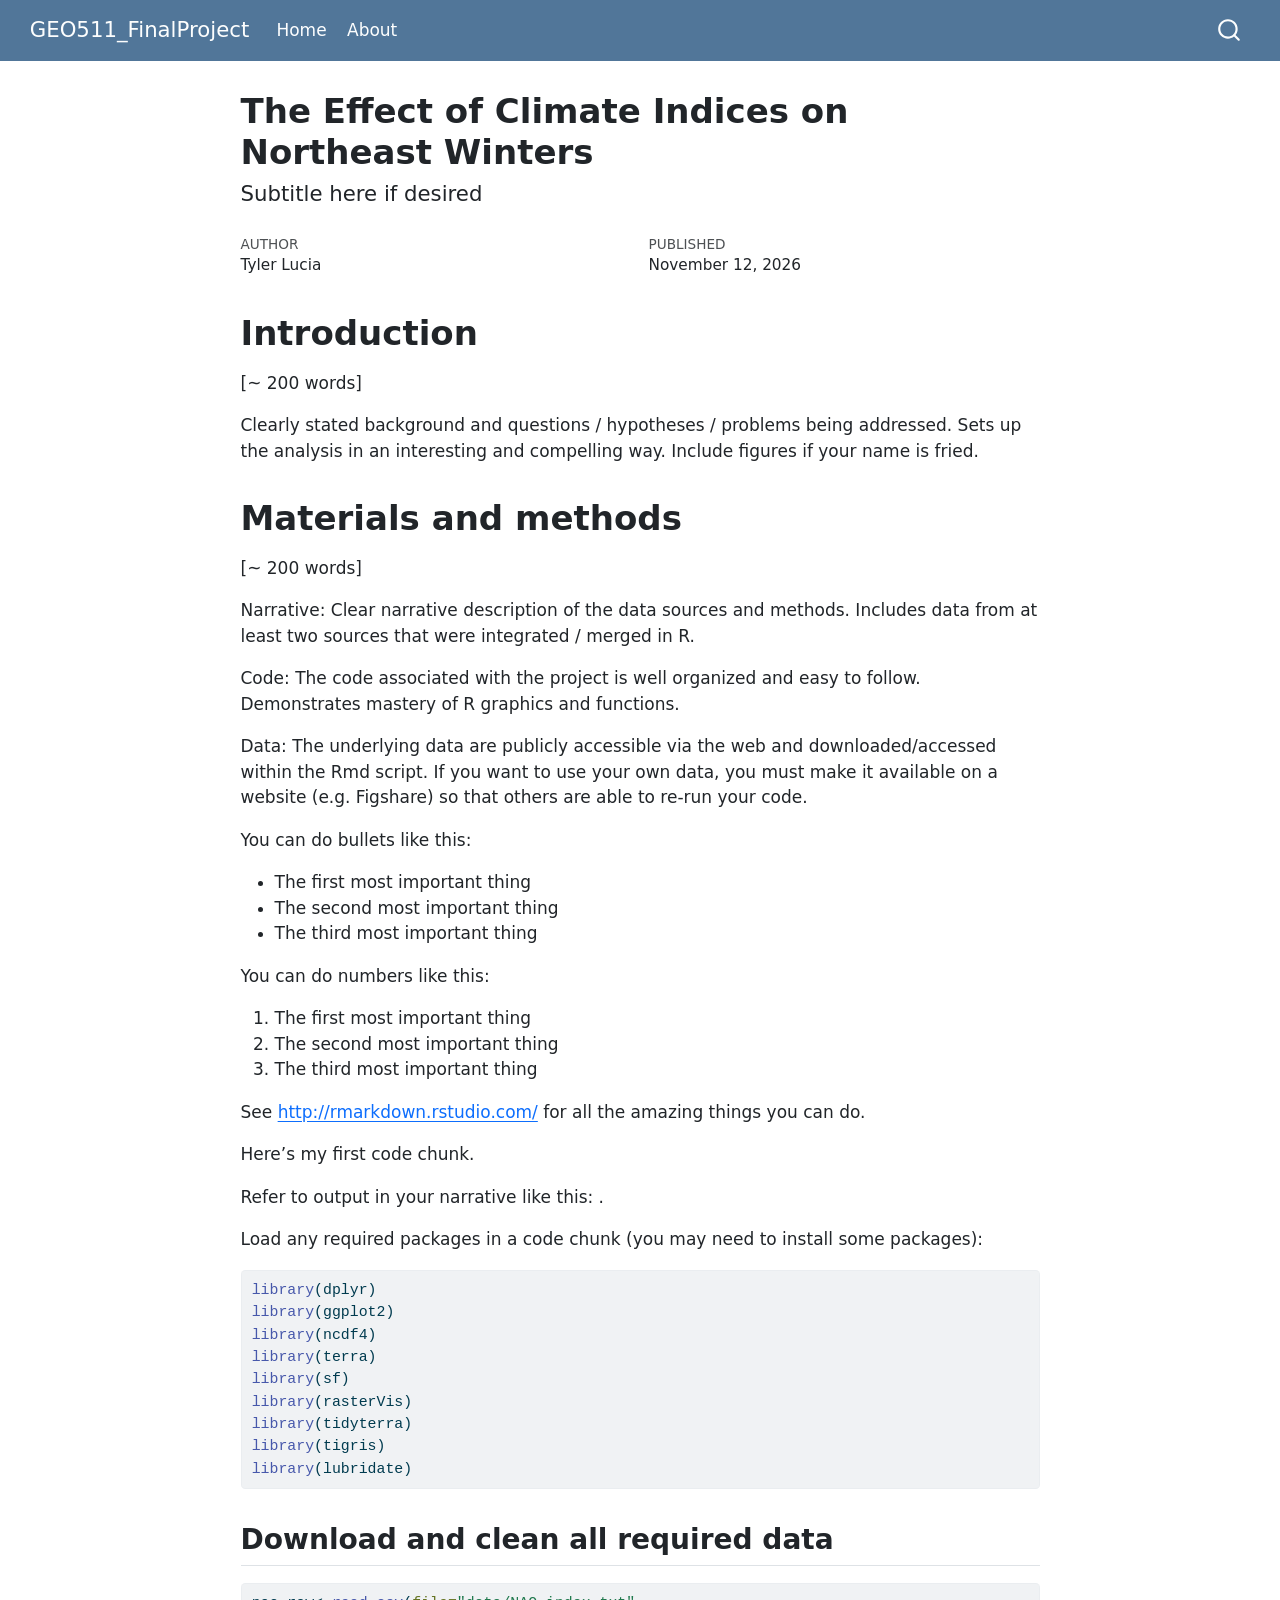
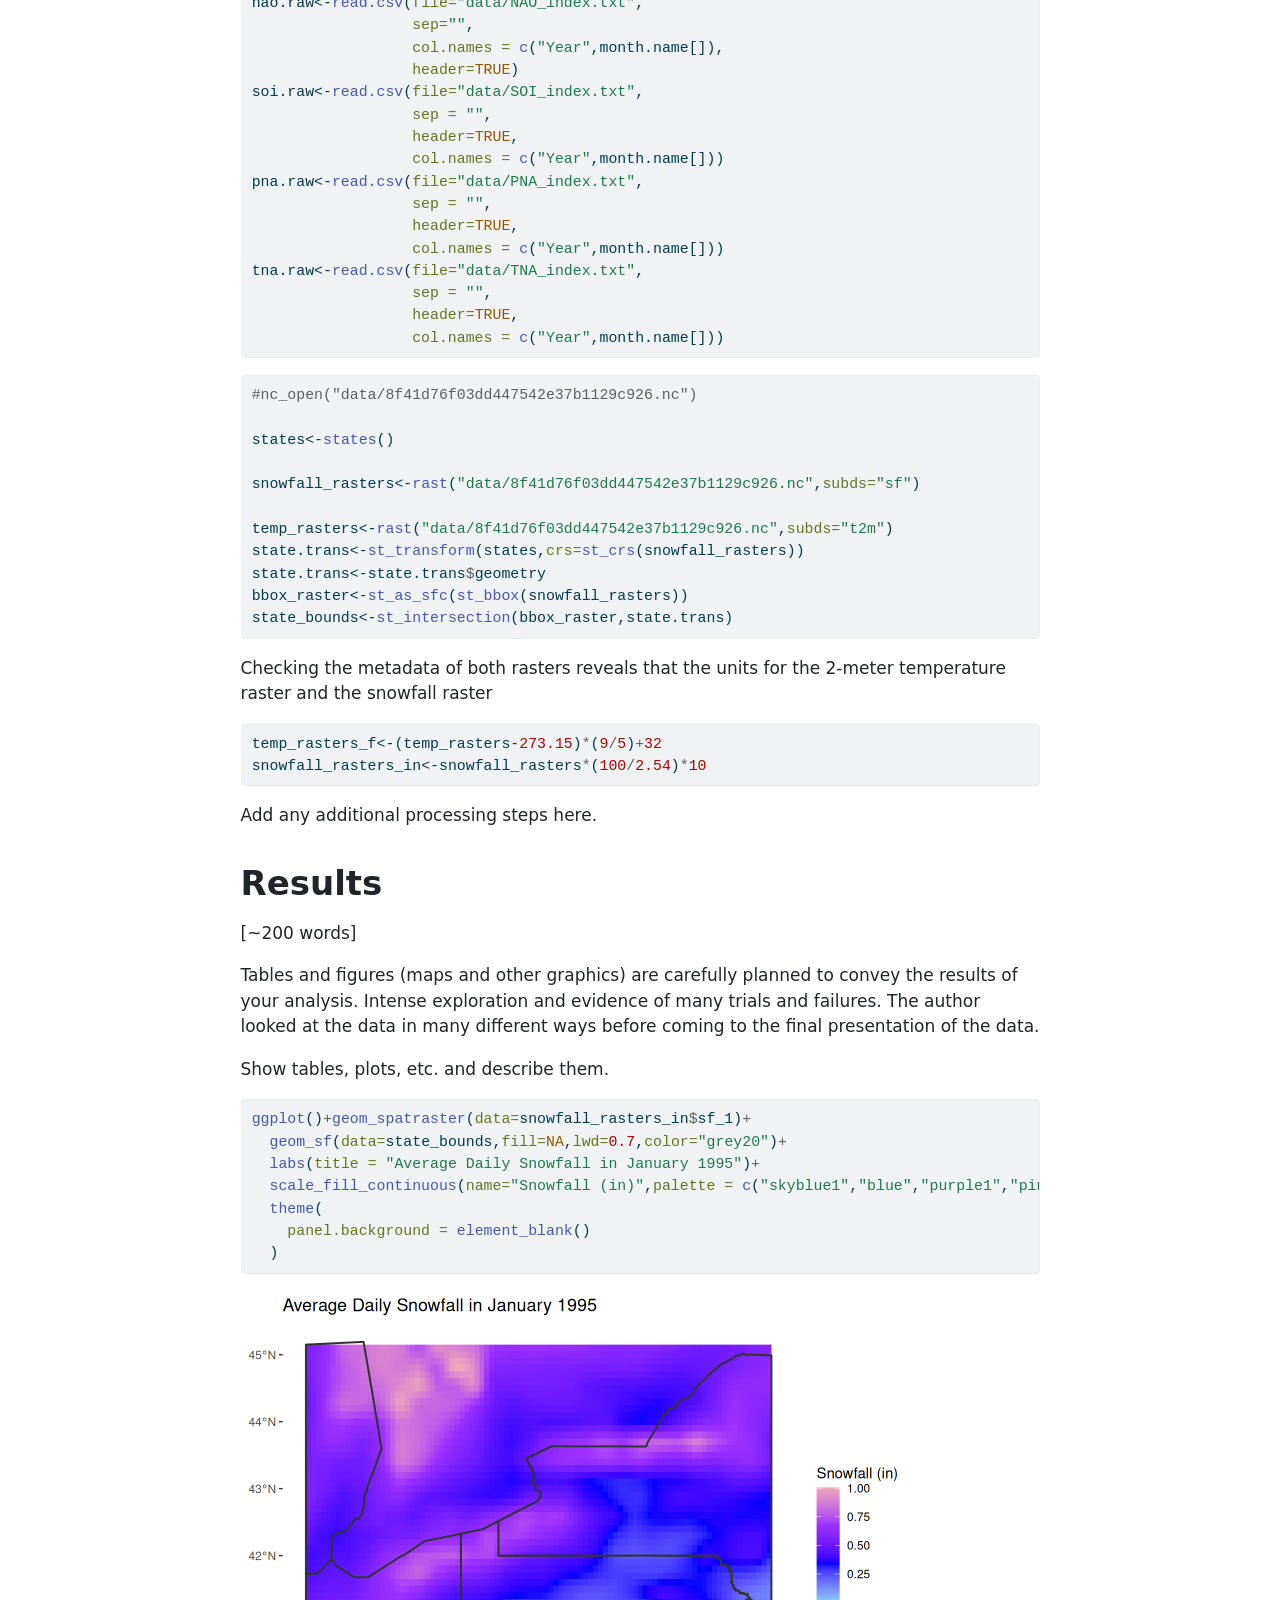
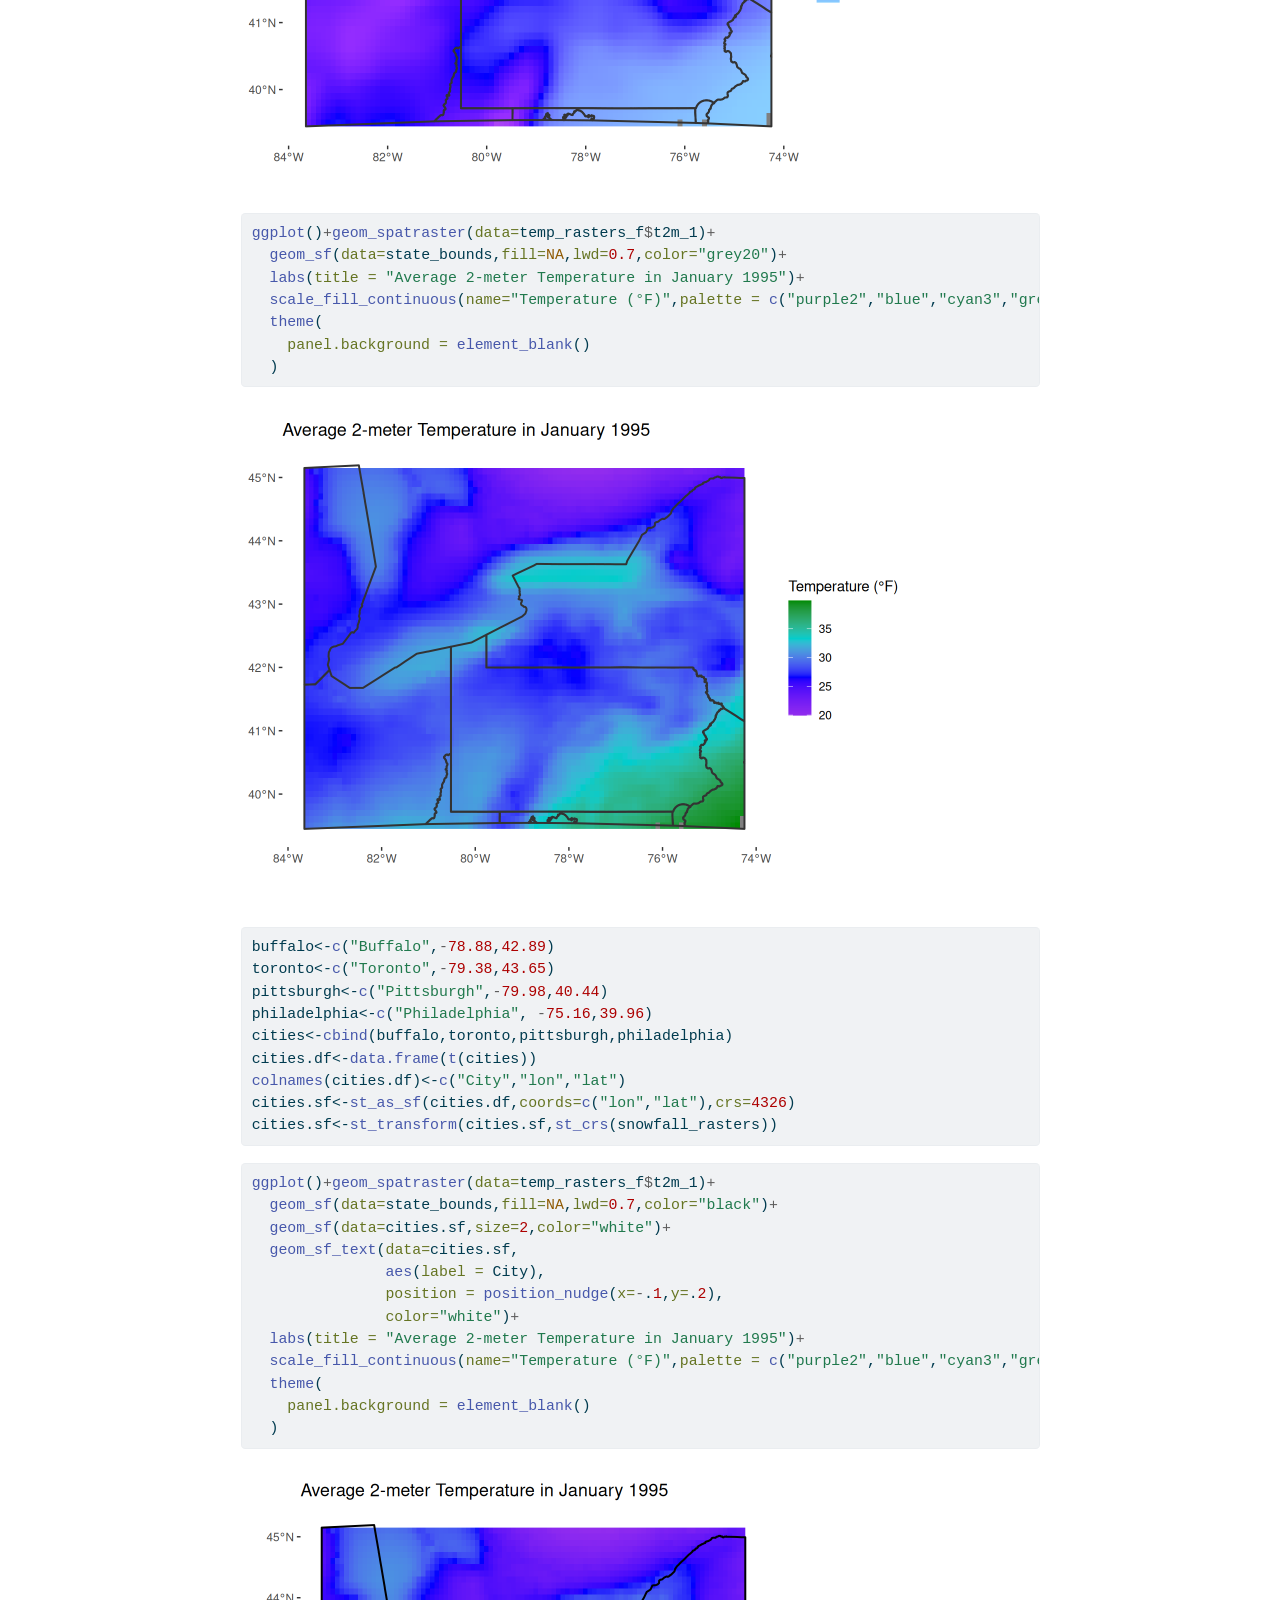
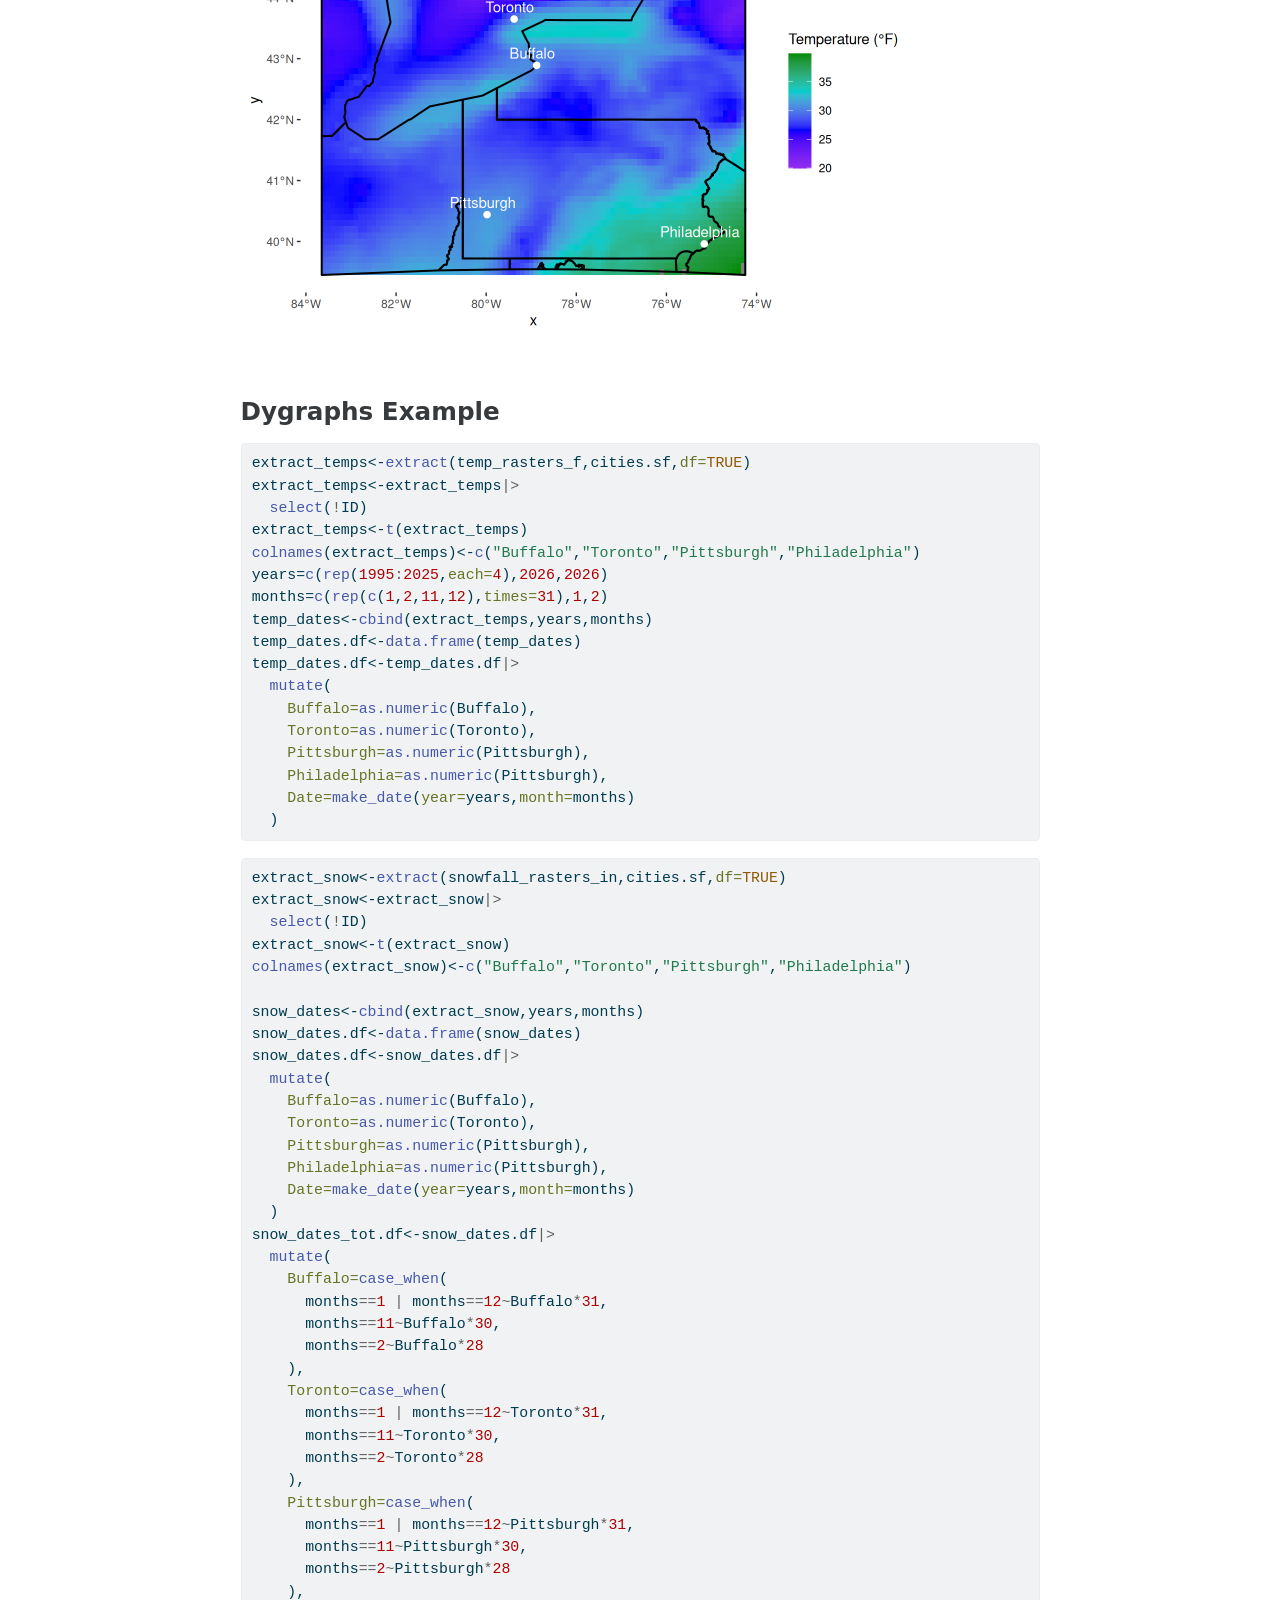
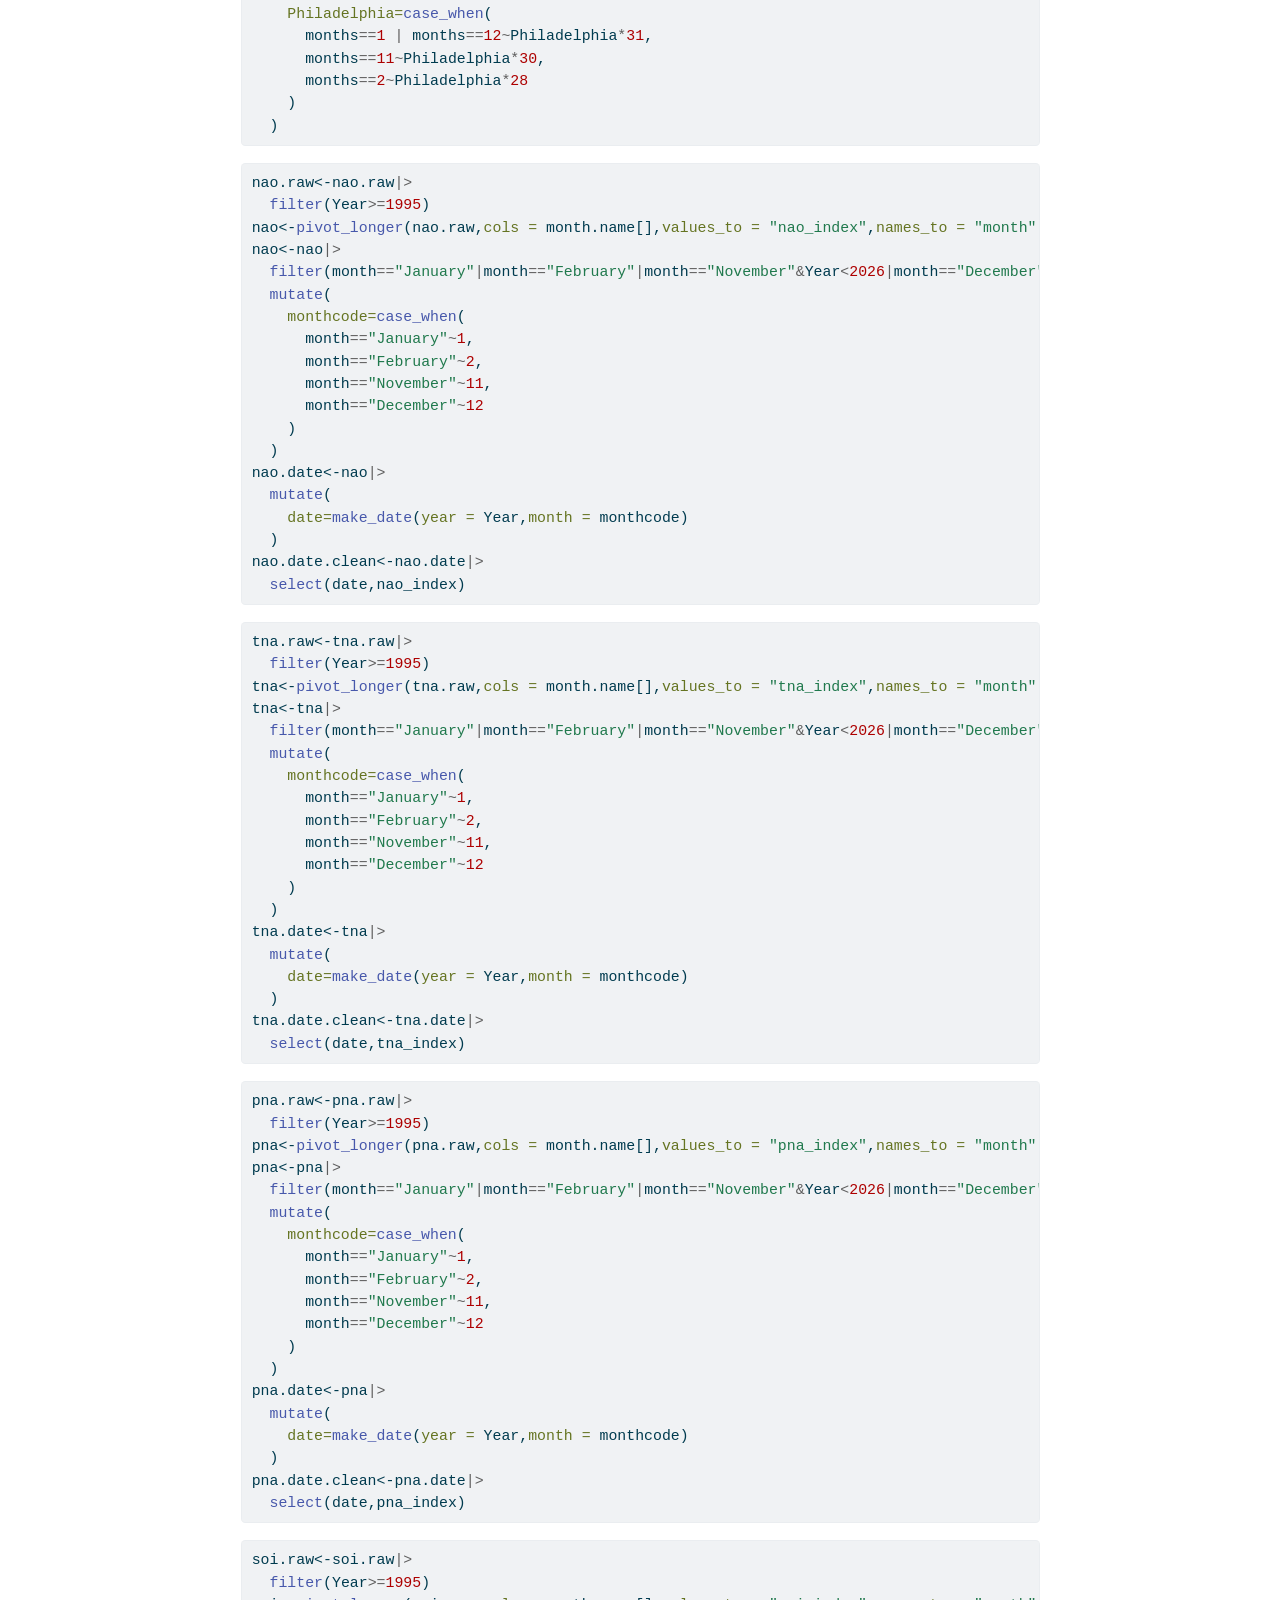
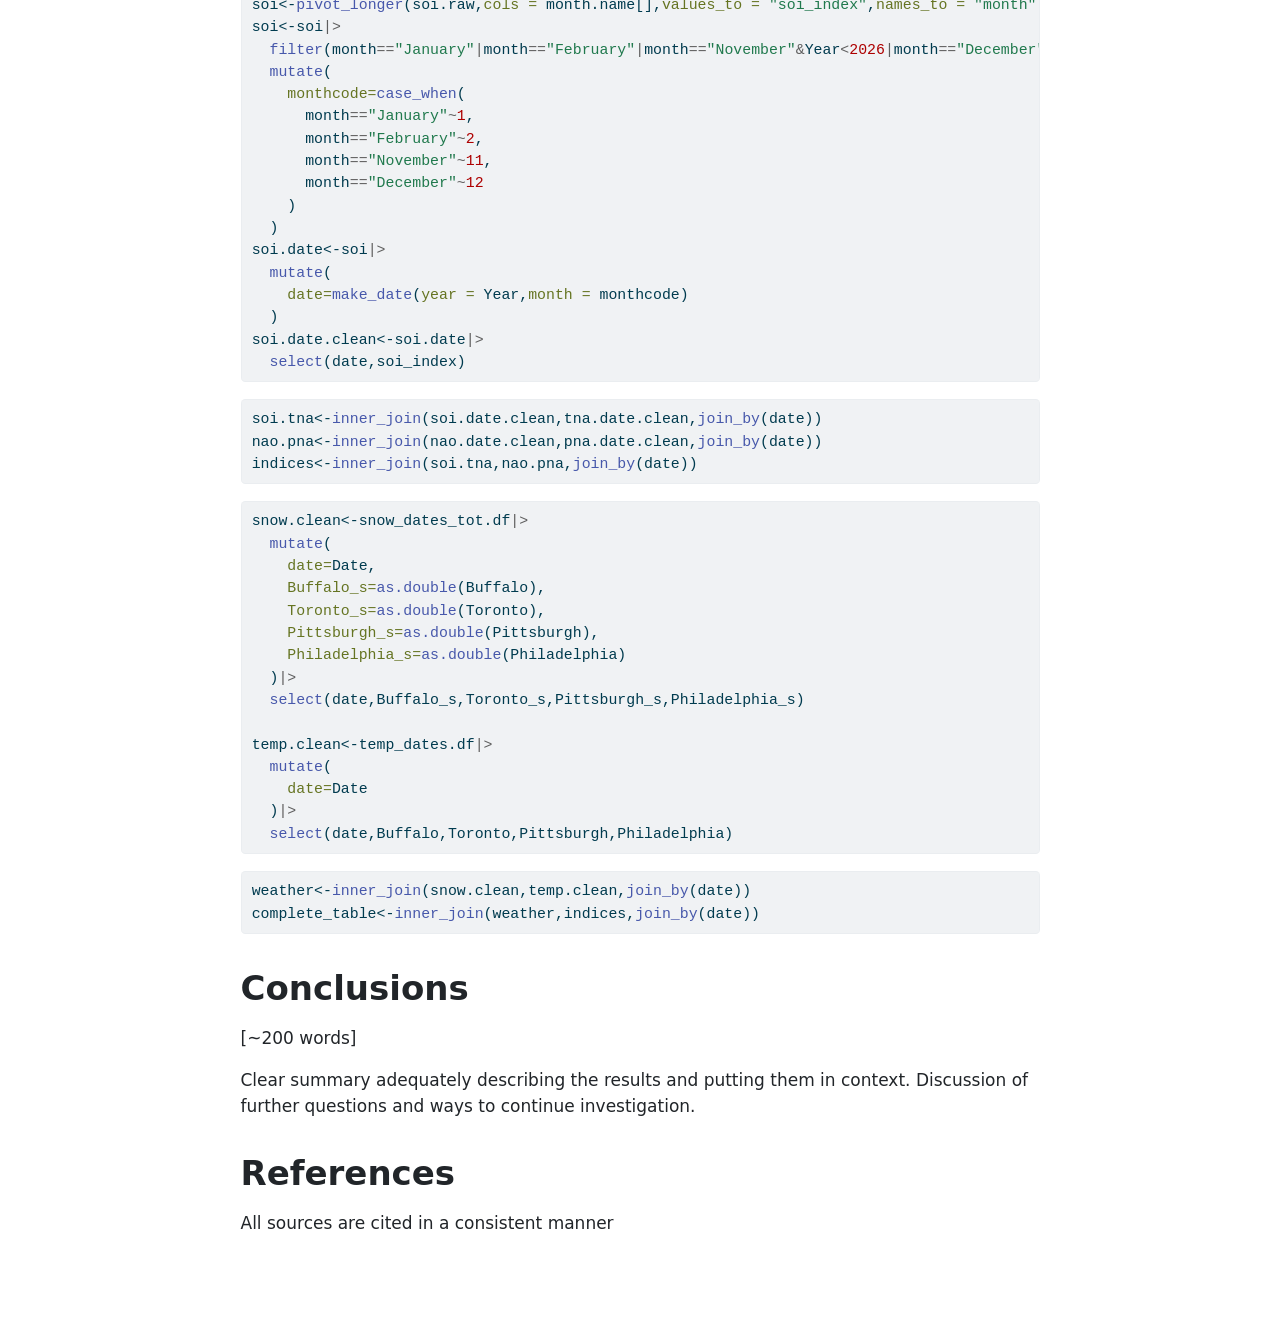
==== index.html @ e2ecd036 "Built site for gh-pages" ====
<!DOCTYPE html>
<html xmlns="http://www.w3.org/1999/xhtml" lang="en" xml:lang="en"><head>

<meta charset="utf-8">
<meta name="generator" content="quarto-1.11.9">

<meta name="viewport" content="width=device-width, initial-scale=1.0, user-scalable=yes">

<meta name="author" content="Tyler Lucia">
<meta name="dcterms.date" content="2026-11-12">

<title>The Effect of Climate Indices on Northeast Winters – GEO511_FinalProject</title>
<style>
/* Default styles provided by pandoc.
** See https://pandoc.org/MANUAL.html#variables-for-html for config info.
*/
span.smallcaps{font-variant: small-caps;}
div.columns{display: flex; gap: 1.5em;}
div.column{flex: auto;}
@media screen {
div.columns{gap: min(4vw, 1.5em);}
div.column{overflow-x: auto;}
}
div.hanging-indent{margin-left: 1.5em; text-indent: -1.5em;}
ul.task-list{list-style: none;}
ul.task-list li input[type="checkbox"] {
  width: 0.8em;
  margin: 0 0.8em 0.2em -1em; /* quarto-specific, see https://github.com/quarto-dev/quarto-cli/issues/4556 */ 
  vertical-align: middle;
}
/* CSS for syntax highlighting */
html { -webkit-text-size-adjust: 100%; }
pre > code.sourceCode { white-space: pre; position: relative; }
pre > code.sourceCode > span { display: inline-block; line-height: 1.25; }
pre > code.sourceCode > span:empty { height: 1.2em; }
.sourceCode { overflow: visible; }
code.sourceCode > span { color: inherit; text-decoration: inherit; }
div.sourceCode { margin: 1em 0; }
pre.sourceCode { margin: 0; }
@media screen {
div.sourceCode { overflow: auto; }
}
@media print {
pre > code.sourceCode { white-space: pre-wrap; }
pre > code.sourceCode > span { text-indent: -5em; padding-left: 5em; }
}
pre.numberSource code
  { counter-reset: source-line 0; }
pre.numberSource code > span
  { position: relative; left: -4em; counter-increment: source-line; }
pre.numberSource code > span > a:first-child::before
  { content: counter(source-line);
    position: relative; left: -1em; text-align: right; vertical-align: baseline;
    border: none; display: inline-block;
    -webkit-touch-callout: none; -webkit-user-select: none;
    -khtml-user-select: none; -moz-user-select: none;
    -ms-user-select: none; user-select: none;
    padding: 0 4px; width: 4em;
  }
pre.numberSource { margin-left: 3em;  padding-left: 4px; }
div.sourceCode
  {   }
@media screen {
pre > code.sourceCode > span > a:first-child::before { text-decoration: underline; }
}
</style>


<script src="site_libs/quarto-nav/quarto-nav.js"></script>
<script src="site_libs/quarto-nav/headroom.min.js"></script>
<script src="site_libs/clipboard/clipboard.min.js"></script>
<script src="site_libs/quarto-search/autocomplete.umd.js"></script>
<script src="site_libs/quarto-search/fuse.min.js"></script>
<script src="site_libs/quarto-search/quarto-search.js"></script>
<meta name="quarto:offset" content="./">
<script src="site_libs/quarto-html/quarto.js" type="module"></script>
<script src="site_libs/quarto-html/tabsets/tabsets.js" type="module"></script>
<script src="site_libs/quarto-html/scrollable-regions/scrollable-regions.js" type="module"></script>
<script src="site_libs/quarto-html/popper.min.js"></script>
<script src="site_libs/quarto-html/tippy.umd.min.js"></script>
<script src="site_libs/quarto-html/anchor.min.js"></script>
<link href="site_libs/quarto-html/tippy.css" rel="stylesheet">
<link href="site_libs/quarto-html/quarto-syntax-highlighting-63b5708e65d6cd79cd7618c58d0c21e7.css" rel="stylesheet" id="quarto-text-highlighting-styles">
<script src="site_libs/bootstrap/bootstrap.min.js"></script>
<link href="site_libs/bootstrap/bootstrap-icons.css" rel="stylesheet">
<link href="site_libs/bootstrap/bootstrap-54e336701007797405051929a858b720.min.css" rel="stylesheet" append-hash="true" id="quarto-bootstrap" data-mode="light">
<script id="quarto-search-options" type="application/json">{
  "location": "navbar",
  "copy-button": false,
  "collapse-after": 3,
  "panel-placement": "end",
  "type": "overlay",
  "limit": 50,
  "keyboard-shortcut": [
    "f",
    "/",
    "s"
  ],
  "show-item-context": false,
  "language": {
    "search-no-results-text": "No results",
    "search-matching-documents-text": "matching documents",
    "search-copy-link-title": "Copy link to search",
    "search-hide-matches-text": "Hide additional matches",
    "search-more-match-text": "more match in this document",
    "search-more-matches-text": "more matches in this document",
    "search-clear-button-title": "Clear",
    "search-text-placeholder": "",
    "search-detached-cancel-button-title": "Cancel",
    "search-submit-button-title": "Submit",
    "search-label": "Search"
  }
}</script>


</head>

<body class="nav-fixed fullcontent quarto-light"><a id="quarto-skip-link" class="visually-hidden-focusable" href="#quarto-document-content">Skip to main content</a>

<div id="quarto-search-results"></div>
  <header id="quarto-header" class="headroom fixed-top">
    <nav class="navbar navbar-expand-lg " data-bs-theme="dark" aria-label="Site">
      <div class="navbar-container container-fluid">
      <div class="navbar-brand-container mx-auto">
    <a class="navbar-brand" href="./index.html">
    <span class="navbar-title">GEO511_FinalProject</span>
    </a>
  </div>
          <button class="navbar-toggler" type="button" data-bs-toggle="collapse" data-bs-target="#navbarCollapse" aria-controls="navbarCollapse" aria-expanded="false" aria-label="Toggle navigation" onclick="if (window.quartoToggleHeadroom) { window.quartoToggleHeadroom(); }">
  <span class="navbar-toggler-icon"></span>
</button>
          <div class="collapse navbar-collapse" id="navbarCollapse">
            <ul class="navbar-nav navbar-nav-scroll me-auto">
  <li class="nav-item">
    <a class="nav-link active" href="./index.html" aria-current="page"> 
<span class="menu-text">Home</span></a>
  </li>  
  <li class="nav-item">
    <a class="nav-link" href="./about.html"> 
<span class="menu-text">About</span></a>
  </li>  
</ul>
          </div> <!-- /navcollapse -->
            <div class="quarto-navbar-tools">
</div>
            <div id="quarto-search" class="" title="Search"></div>
      </div> <!-- /container-fluid -->
    </nav>
</header>
<!-- content -->
<div id="quarto-content" class="quarto-container page-columns page-rows-contents page-layout-article page-navbar">
<!-- sidebar -->
<!-- margin-sidebar -->
    
<!-- main -->
<main class="content" id="quarto-document-content" tabindex="-1">

<header id="title-block-header" class="quarto-title-block default">
<div class="quarto-title">
<h1 class="title">The Effect of Climate Indices on Northeast Winters</h1>
<p class="subtitle lead">Subtitle here if desired</p>
</div>



<div class="quarto-title-meta">

    <div>
    <div class="quarto-title-meta-heading">Author</div>
    <div class="quarto-title-meta-contents">
             <p>Tyler Lucia </p>
          </div>
  </div>
    
    <div>
    <div class="quarto-title-meta-heading">Published</div>
    <div class="quarto-title-meta-contents">
      <p class="date">November 12, 2026</p>
    </div>
  </div>
  
    
  </div>
  


</header>


<section id="introduction" class="level1">
<h1>Introduction</h1>
<p>[~ 200 words]</p>
<p>Clearly stated background and questions / hypotheses / problems being addressed. Sets up the analysis in an interesting and compelling way. Include figures if your name is fried.</p>
</section>
<section id="materials-and-methods" class="level1">
<h1>Materials and methods</h1>
<p>[~ 200 words]</p>
<p>Narrative: Clear narrative description of the data sources and methods. Includes data from at least two sources that were integrated / merged in R.</p>
<p>Code: The code associated with the project is well organized and easy to follow. Demonstrates mastery of R graphics and functions.</p>
<p>Data: The underlying data are publicly accessible via the web and downloaded/accessed within the Rmd script. If you want to use your own data, you must make it available on a website (e.g.&nbsp;Figshare) so that others are able to re-run your code.</p>
<p>You can do bullets like this:</p>
<ul>
<li>The first most important thing</li>
<li>The second most important thing</li>
<li>The third most important thing</li>
</ul>
<p>You can do numbers like this:</p>
<ol type="1">
<li>The first most important thing</li>
<li>The second most important thing</li>
<li>The third most important thing</li>
</ol>
<p>See <a href="http://rmarkdown.rstudio.com/" class="uri">http://rmarkdown.rstudio.com/</a> for all the amazing things you can do.</p>
<p>Here’s my first code chunk.</p>
<p>Refer to output in your narrative like this: .</p>
<p>Load any required packages in a code chunk (you may need to install some packages):</p>
<div class="cell">
<div class="code-copy-outer-scaffold"><div class="sourceCode cell-code" id="cb1"><pre class="sourceCode r code-with-copy"><code class="sourceCode r"><span id="cb1-1"><a href="#cb1-1" aria-hidden="true" tabindex="-1"></a><span class="fu">library</span>(dplyr)</span>
<span id="cb1-2"><a href="#cb1-2" aria-hidden="true" tabindex="-1"></a><span class="fu">library</span>(ggplot2)</span>
<span id="cb1-3"><a href="#cb1-3" aria-hidden="true" tabindex="-1"></a><span class="fu">library</span>(ncdf4)</span>
<span id="cb1-4"><a href="#cb1-4" aria-hidden="true" tabindex="-1"></a><span class="fu">library</span>(terra)</span>
<span id="cb1-5"><a href="#cb1-5" aria-hidden="true" tabindex="-1"></a><span class="fu">library</span>(sf)</span>
<span id="cb1-6"><a href="#cb1-6" aria-hidden="true" tabindex="-1"></a><span class="fu">library</span>(rasterVis)</span>
<span id="cb1-7"><a href="#cb1-7" aria-hidden="true" tabindex="-1"></a><span class="fu">library</span>(tidyterra)</span>
<span id="cb1-8"><a href="#cb1-8" aria-hidden="true" tabindex="-1"></a><span class="fu">library</span>(tigris)</span>
<span id="cb1-9"><a href="#cb1-9" aria-hidden="true" tabindex="-1"></a><span class="fu">library</span>(lubridate)</span></code></pre></div><button title="Copy to Clipboard" class="code-copy-button"><i class="bi"></i></button></div>
</div>
<section id="download-and-clean-all-required-data" class="level2">
<h2 class="anchored" data-anchor-id="download-and-clean-all-required-data">Download and clean all required data</h2>
<div class="cell">
<div class="code-copy-outer-scaffold"><div class="sourceCode cell-code" id="cb2"><pre class="sourceCode r code-with-copy"><code class="sourceCode r"><span id="cb2-1"><a href="#cb2-1" aria-hidden="true" tabindex="-1"></a>nao.raw<span class="ot">&lt;-</span><span class="fu">read.csv</span>(<span class="at">file=</span><span class="st">"data/NAO_index.txt"</span>,</span>
<span id="cb2-2"><a href="#cb2-2" aria-hidden="true" tabindex="-1"></a>                  <span class="at">sep=</span><span class="st">""</span>,</span>
<span id="cb2-3"><a href="#cb2-3" aria-hidden="true" tabindex="-1"></a>                  <span class="at">col.names =</span> <span class="fu">c</span>(<span class="st">"Year"</span>,month.name[]),</span>
<span id="cb2-4"><a href="#cb2-4" aria-hidden="true" tabindex="-1"></a>                  <span class="at">header=</span><span class="cn">TRUE</span>)</span>
<span id="cb2-5"><a href="#cb2-5" aria-hidden="true" tabindex="-1"></a>soi.raw<span class="ot">&lt;-</span><span class="fu">read.csv</span>(<span class="at">file=</span><span class="st">"data/SOI_index.txt"</span>,</span>
<span id="cb2-6"><a href="#cb2-6" aria-hidden="true" tabindex="-1"></a>                  <span class="at">sep =</span> <span class="st">""</span>,</span>
<span id="cb2-7"><a href="#cb2-7" aria-hidden="true" tabindex="-1"></a>                  <span class="at">header=</span><span class="cn">TRUE</span>,</span>
<span id="cb2-8"><a href="#cb2-8" aria-hidden="true" tabindex="-1"></a>                  <span class="at">col.names =</span> <span class="fu">c</span>(<span class="st">"Year"</span>,month.name[]))</span>
<span id="cb2-9"><a href="#cb2-9" aria-hidden="true" tabindex="-1"></a>pna.raw<span class="ot">&lt;-</span><span class="fu">read.csv</span>(<span class="at">file=</span><span class="st">"data/PNA_index.txt"</span>,</span>
<span id="cb2-10"><a href="#cb2-10" aria-hidden="true" tabindex="-1"></a>                  <span class="at">sep =</span> <span class="st">""</span>,</span>
<span id="cb2-11"><a href="#cb2-11" aria-hidden="true" tabindex="-1"></a>                  <span class="at">header=</span><span class="cn">TRUE</span>,</span>
<span id="cb2-12"><a href="#cb2-12" aria-hidden="true" tabindex="-1"></a>                  <span class="at">col.names =</span> <span class="fu">c</span>(<span class="st">"Year"</span>,month.name[]))</span>
<span id="cb2-13"><a href="#cb2-13" aria-hidden="true" tabindex="-1"></a>tna.raw<span class="ot">&lt;-</span><span class="fu">read.csv</span>(<span class="at">file=</span><span class="st">"data/TNA_index.txt"</span>,</span>
<span id="cb2-14"><a href="#cb2-14" aria-hidden="true" tabindex="-1"></a>                  <span class="at">sep =</span> <span class="st">""</span>,</span>
<span id="cb2-15"><a href="#cb2-15" aria-hidden="true" tabindex="-1"></a>                  <span class="at">header=</span><span class="cn">TRUE</span>,</span>
<span id="cb2-16"><a href="#cb2-16" aria-hidden="true" tabindex="-1"></a>                  <span class="at">col.names =</span> <span class="fu">c</span>(<span class="st">"Year"</span>,month.name[]))</span></code></pre></div><button title="Copy to Clipboard" class="code-copy-button"><i class="bi"></i></button></div>
</div>
<div class="cell">
<div class="code-copy-outer-scaffold"><div class="sourceCode cell-code" id="cb3"><pre class="sourceCode r code-with-copy"><code class="sourceCode r"><span id="cb3-1"><a href="#cb3-1" aria-hidden="true" tabindex="-1"></a><span class="co">#nc_open("data/8f41d76f03dd447542e37b1129c926.nc")</span></span>
<span id="cb3-2"><a href="#cb3-2" aria-hidden="true" tabindex="-1"></a></span>
<span id="cb3-3"><a href="#cb3-3" aria-hidden="true" tabindex="-1"></a>states<span class="ot">&lt;-</span><span class="fu">states</span>()</span>
<span id="cb3-4"><a href="#cb3-4" aria-hidden="true" tabindex="-1"></a></span>
<span id="cb3-5"><a href="#cb3-5" aria-hidden="true" tabindex="-1"></a>snowfall_rasters<span class="ot">&lt;-</span><span class="fu">rast</span>(<span class="st">"data/8f41d76f03dd447542e37b1129c926.nc"</span>,<span class="at">subds=</span><span class="st">"sf"</span>)</span>
<span id="cb3-6"><a href="#cb3-6" aria-hidden="true" tabindex="-1"></a></span>
<span id="cb3-7"><a href="#cb3-7" aria-hidden="true" tabindex="-1"></a>temp_rasters<span class="ot">&lt;-</span><span class="fu">rast</span>(<span class="st">"data/8f41d76f03dd447542e37b1129c926.nc"</span>,<span class="at">subds=</span><span class="st">"t2m"</span>)</span>
<span id="cb3-8"><a href="#cb3-8" aria-hidden="true" tabindex="-1"></a>state.trans<span class="ot">&lt;-</span><span class="fu">st_transform</span>(states,<span class="at">crs=</span><span class="fu">st_crs</span>(snowfall_rasters))</span>
<span id="cb3-9"><a href="#cb3-9" aria-hidden="true" tabindex="-1"></a>state.trans<span class="ot">&lt;-</span>state.trans<span class="sc">$</span>geometry</span>
<span id="cb3-10"><a href="#cb3-10" aria-hidden="true" tabindex="-1"></a>bbox_raster<span class="ot">&lt;-</span><span class="fu">st_as_sfc</span>(<span class="fu">st_bbox</span>(snowfall_rasters))</span>
<span id="cb3-11"><a href="#cb3-11" aria-hidden="true" tabindex="-1"></a>state_bounds<span class="ot">&lt;-</span><span class="fu">st_intersection</span>(bbox_raster,state.trans)</span></code></pre></div><button title="Copy to Clipboard" class="code-copy-button"><i class="bi"></i></button></div>
</div>
<p>Checking the metadata of both rasters reveals that the units for the 2-meter temperature raster and the snowfall raster</p>
<div class="cell">
<div class="code-copy-outer-scaffold"><div class="sourceCode cell-code" id="cb4"><pre class="sourceCode r code-with-copy"><code class="sourceCode r"><span id="cb4-1"><a href="#cb4-1" aria-hidden="true" tabindex="-1"></a>temp_rasters_f<span class="ot">&lt;-</span>(temp_rasters<span class="fl">-273.15</span>)<span class="sc">*</span>(<span class="dv">9</span><span class="sc">/</span><span class="dv">5</span>)<span class="sc">+</span><span class="dv">32</span></span>
<span id="cb4-2"><a href="#cb4-2" aria-hidden="true" tabindex="-1"></a>snowfall_rasters_in<span class="ot">&lt;-</span>snowfall_rasters<span class="sc">*</span>(<span class="dv">100</span><span class="sc">/</span><span class="fl">2.54</span>)<span class="sc">*</span><span class="dv">10</span></span></code></pre></div><button title="Copy to Clipboard" class="code-copy-button"><i class="bi"></i></button></div>
</div>
<p>Add any additional processing steps here.</p>
</section>
</section>
<section id="results" class="level1">
<h1>Results</h1>
<p>[~200 words]</p>
<p>Tables and figures (maps and other graphics) are carefully planned to convey the results of your analysis. Intense exploration and evidence of many trials and failures. The author looked at the data in many different ways before coming to the final presentation of the data.</p>
<p>Show tables, plots, etc. and describe them.</p>
<div class="cell">
<div class="code-copy-outer-scaffold"><div class="sourceCode cell-code" id="cb5"><pre class="sourceCode r code-with-copy"><code class="sourceCode r"><span id="cb5-1"><a href="#cb5-1" aria-hidden="true" tabindex="-1"></a><span class="fu">ggplot</span>()<span class="sc">+</span><span class="fu">geom_spatraster</span>(<span class="at">data=</span>snowfall_rasters_in<span class="sc">$</span>sf_1)<span class="sc">+</span></span>
<span id="cb5-2"><a href="#cb5-2" aria-hidden="true" tabindex="-1"></a>  <span class="fu">geom_sf</span>(<span class="at">data=</span>state_bounds,<span class="at">fill=</span><span class="cn">NA</span>,<span class="at">lwd=</span><span class="fl">0.7</span>,<span class="at">color=</span><span class="st">"grey20"</span>)<span class="sc">+</span></span>
<span id="cb5-3"><a href="#cb5-3" aria-hidden="true" tabindex="-1"></a>  <span class="fu">labs</span>(<span class="at">title =</span> <span class="st">"Average Daily Snowfall in January 1995"</span>)<span class="sc">+</span></span>
<span id="cb5-4"><a href="#cb5-4" aria-hidden="true" tabindex="-1"></a>  <span class="fu">scale_fill_continuous</span>(<span class="at">name=</span><span class="st">"Snowfall (in)"</span>,<span class="at">palette =</span> <span class="fu">c</span>(<span class="st">"skyblue1"</span>,<span class="st">"blue"</span>,<span class="st">"purple1"</span>,<span class="st">"pink2"</span>))<span class="sc">+</span></span>
<span id="cb5-5"><a href="#cb5-5" aria-hidden="true" tabindex="-1"></a>  <span class="fu">theme</span>(</span>
<span id="cb5-6"><a href="#cb5-6" aria-hidden="true" tabindex="-1"></a>    <span class="at">panel.background =</span> <span class="fu">element_blank</span>()</span>
<span id="cb5-7"><a href="#cb5-7" aria-hidden="true" tabindex="-1"></a>  )</span></code></pre></div><button title="Copy to Clipboard" class="code-copy-button"><i class="bi"></i></button></div>
<div class="cell-output-display">
<div>
<figure class="figure">
<p><img src="index_files/figure-html/unnamed-chunk-6-1.png" class="img-fluid figure-img" width="672"></p>
</figure>
</div>
</div>
<div class="code-copy-outer-scaffold"><div class="sourceCode cell-code" id="cb6"><pre class="sourceCode r code-with-copy"><code class="sourceCode r"><span id="cb6-1"><a href="#cb6-1" aria-hidden="true" tabindex="-1"></a><span class="fu">ggplot</span>()<span class="sc">+</span><span class="fu">geom_spatraster</span>(<span class="at">data=</span>temp_rasters_f<span class="sc">$</span>t2m_1)<span class="sc">+</span></span>
<span id="cb6-2"><a href="#cb6-2" aria-hidden="true" tabindex="-1"></a>  <span class="fu">geom_sf</span>(<span class="at">data=</span>state_bounds,<span class="at">fill=</span><span class="cn">NA</span>,<span class="at">lwd=</span><span class="fl">0.7</span>,<span class="at">color=</span><span class="st">"grey20"</span>)<span class="sc">+</span></span>
<span id="cb6-3"><a href="#cb6-3" aria-hidden="true" tabindex="-1"></a>  <span class="fu">labs</span>(<span class="at">title =</span> <span class="st">"Average 2-meter Temperature in January 1995"</span>)<span class="sc">+</span></span>
<span id="cb6-4"><a href="#cb6-4" aria-hidden="true" tabindex="-1"></a>  <span class="fu">scale_fill_continuous</span>(<span class="at">name=</span><span class="st">"Temperature (°F)"</span>,<span class="at">palette =</span> <span class="fu">c</span>(<span class="st">"purple2"</span>,<span class="st">"blue"</span>,<span class="st">"cyan3"</span>,<span class="st">"green4"</span>))<span class="sc">+</span></span>
<span id="cb6-5"><a href="#cb6-5" aria-hidden="true" tabindex="-1"></a>  <span class="fu">theme</span>(</span>
<span id="cb6-6"><a href="#cb6-6" aria-hidden="true" tabindex="-1"></a>    <span class="at">panel.background =</span> <span class="fu">element_blank</span>()</span>
<span id="cb6-7"><a href="#cb6-7" aria-hidden="true" tabindex="-1"></a>  )</span></code></pre></div><button title="Copy to Clipboard" class="code-copy-button"><i class="bi"></i></button></div>
<div class="cell-output-display">
<div>
<figure class="figure">
<p><img src="index_files/figure-html/unnamed-chunk-6-2.png" class="img-fluid figure-img" width="672"></p>
</figure>
</div>
</div>
</div>
<div class="cell">
<div class="code-copy-outer-scaffold"><div class="sourceCode cell-code" id="cb7"><pre class="sourceCode r code-with-copy"><code class="sourceCode r"><span id="cb7-1"><a href="#cb7-1" aria-hidden="true" tabindex="-1"></a>buffalo<span class="ot">&lt;-</span><span class="fu">c</span>(<span class="st">"Buffalo"</span>,<span class="sc">-</span><span class="fl">78.88</span>,<span class="fl">42.89</span>)</span>
<span id="cb7-2"><a href="#cb7-2" aria-hidden="true" tabindex="-1"></a>toronto<span class="ot">&lt;-</span><span class="fu">c</span>(<span class="st">"Toronto"</span>,<span class="sc">-</span><span class="fl">79.38</span>,<span class="fl">43.65</span>)</span>
<span id="cb7-3"><a href="#cb7-3" aria-hidden="true" tabindex="-1"></a>pittsburgh<span class="ot">&lt;-</span><span class="fu">c</span>(<span class="st">"Pittsburgh"</span>,<span class="sc">-</span><span class="fl">79.98</span>,<span class="fl">40.44</span>)</span>
<span id="cb7-4"><a href="#cb7-4" aria-hidden="true" tabindex="-1"></a>philadelphia<span class="ot">&lt;-</span><span class="fu">c</span>(<span class="st">"Philadelphia"</span>, <span class="sc">-</span><span class="fl">75.16</span>,<span class="fl">39.96</span>)</span>
<span id="cb7-5"><a href="#cb7-5" aria-hidden="true" tabindex="-1"></a>cities<span class="ot">&lt;-</span><span class="fu">cbind</span>(buffalo,toronto,pittsburgh,philadelphia)</span>
<span id="cb7-6"><a href="#cb7-6" aria-hidden="true" tabindex="-1"></a>cities.df<span class="ot">&lt;-</span><span class="fu">data.frame</span>(<span class="fu">t</span>(cities))</span>
<span id="cb7-7"><a href="#cb7-7" aria-hidden="true" tabindex="-1"></a><span class="fu">colnames</span>(cities.df)<span class="ot">&lt;-</span><span class="fu">c</span>(<span class="st">"City"</span>,<span class="st">"lon"</span>,<span class="st">"lat"</span>)</span>
<span id="cb7-8"><a href="#cb7-8" aria-hidden="true" tabindex="-1"></a>cities.sf<span class="ot">&lt;-</span><span class="fu">st_as_sf</span>(cities.df,<span class="at">coords=</span><span class="fu">c</span>(<span class="st">"lon"</span>,<span class="st">"lat"</span>),<span class="at">crs=</span><span class="dv">4326</span>)</span>
<span id="cb7-9"><a href="#cb7-9" aria-hidden="true" tabindex="-1"></a>cities.sf<span class="ot">&lt;-</span><span class="fu">st_transform</span>(cities.sf,<span class="fu">st_crs</span>(snowfall_rasters))</span></code></pre></div><button title="Copy to Clipboard" class="code-copy-button"><i class="bi"></i></button></div>
</div>
<div class="cell">
<div class="code-copy-outer-scaffold"><div class="sourceCode cell-code" id="cb8"><pre class="sourceCode r code-with-copy"><code class="sourceCode r"><span id="cb8-1"><a href="#cb8-1" aria-hidden="true" tabindex="-1"></a><span class="fu">ggplot</span>()<span class="sc">+</span><span class="fu">geom_spatraster</span>(<span class="at">data=</span>temp_rasters_f<span class="sc">$</span>t2m_1)<span class="sc">+</span></span>
<span id="cb8-2"><a href="#cb8-2" aria-hidden="true" tabindex="-1"></a>  <span class="fu">geom_sf</span>(<span class="at">data=</span>state_bounds,<span class="at">fill=</span><span class="cn">NA</span>,<span class="at">lwd=</span><span class="fl">0.7</span>,<span class="at">color=</span><span class="st">"black"</span>)<span class="sc">+</span></span>
<span id="cb8-3"><a href="#cb8-3" aria-hidden="true" tabindex="-1"></a>  <span class="fu">geom_sf</span>(<span class="at">data=</span>cities.sf,<span class="at">size=</span><span class="dv">2</span>,<span class="at">color=</span><span class="st">"white"</span>)<span class="sc">+</span></span>
<span id="cb8-4"><a href="#cb8-4" aria-hidden="true" tabindex="-1"></a>  <span class="fu">geom_sf_text</span>(<span class="at">data=</span>cities.sf,</span>
<span id="cb8-5"><a href="#cb8-5" aria-hidden="true" tabindex="-1"></a>               <span class="fu">aes</span>(<span class="at">label =</span> City),</span>
<span id="cb8-6"><a href="#cb8-6" aria-hidden="true" tabindex="-1"></a>               <span class="at">position =</span> <span class="fu">position_nudge</span>(<span class="at">x=</span><span class="sc">-</span>.<span class="dv">1</span>,<span class="at">y=</span>.<span class="dv">2</span>),</span>
<span id="cb8-7"><a href="#cb8-7" aria-hidden="true" tabindex="-1"></a>               <span class="at">color=</span><span class="st">"white"</span>)<span class="sc">+</span></span>
<span id="cb8-8"><a href="#cb8-8" aria-hidden="true" tabindex="-1"></a>  <span class="fu">labs</span>(<span class="at">title =</span> <span class="st">"Average 2-meter Temperature in January 1995"</span>)<span class="sc">+</span></span>
<span id="cb8-9"><a href="#cb8-9" aria-hidden="true" tabindex="-1"></a>  <span class="fu">scale_fill_continuous</span>(<span class="at">name=</span><span class="st">"Temperature (°F)"</span>,<span class="at">palette =</span> <span class="fu">c</span>(<span class="st">"purple2"</span>,<span class="st">"blue"</span>,<span class="st">"cyan3"</span>,<span class="st">"green4"</span>))<span class="sc">+</span></span>
<span id="cb8-10"><a href="#cb8-10" aria-hidden="true" tabindex="-1"></a>  <span class="fu">theme</span>(</span>
<span id="cb8-11"><a href="#cb8-11" aria-hidden="true" tabindex="-1"></a>    <span class="at">panel.background =</span> <span class="fu">element_blank</span>()</span>
<span id="cb8-12"><a href="#cb8-12" aria-hidden="true" tabindex="-1"></a>  )</span></code></pre></div><button title="Copy to Clipboard" class="code-copy-button"><i class="bi"></i></button></div>
<div class="cell-output-display">
<div>
<figure class="figure">
<p><img src="index_files/figure-html/unnamed-chunk-8-1.png" class="img-fluid figure-img" width="672"></p>
</figure>
</div>
</div>
</div>
<section id="dygraphs-example" class="level3">
<h3 class="anchored" data-anchor-id="dygraphs-example">Dygraphs Example</h3>
<div class="cell">
<div class="code-copy-outer-scaffold"><div class="sourceCode cell-code" id="cb9"><pre class="sourceCode r code-with-copy"><code class="sourceCode r"><span id="cb9-1"><a href="#cb9-1" aria-hidden="true" tabindex="-1"></a>extract_temps<span class="ot">&lt;-</span><span class="fu">extract</span>(temp_rasters_f,cities.sf,<span class="at">df=</span><span class="cn">TRUE</span>)</span>
<span id="cb9-2"><a href="#cb9-2" aria-hidden="true" tabindex="-1"></a>extract_temps<span class="ot">&lt;-</span>extract_temps<span class="sc">|&gt;</span></span>
<span id="cb9-3"><a href="#cb9-3" aria-hidden="true" tabindex="-1"></a>  <span class="fu">select</span>(<span class="sc">!</span>ID)</span>
<span id="cb9-4"><a href="#cb9-4" aria-hidden="true" tabindex="-1"></a>extract_temps<span class="ot">&lt;-</span><span class="fu">t</span>(extract_temps)</span>
<span id="cb9-5"><a href="#cb9-5" aria-hidden="true" tabindex="-1"></a><span class="fu">colnames</span>(extract_temps)<span class="ot">&lt;-</span><span class="fu">c</span>(<span class="st">"Buffalo"</span>,<span class="st">"Toronto"</span>,<span class="st">"Pittsburgh"</span>,<span class="st">"Philadelphia"</span>)</span>
<span id="cb9-6"><a href="#cb9-6" aria-hidden="true" tabindex="-1"></a>years<span class="ot">=</span><span class="fu">c</span>(<span class="fu">rep</span>(<span class="dv">1995</span><span class="sc">:</span><span class="dv">2025</span>,<span class="at">each=</span><span class="dv">4</span>),<span class="dv">2026</span>,<span class="dv">2026</span>)</span>
<span id="cb9-7"><a href="#cb9-7" aria-hidden="true" tabindex="-1"></a>months<span class="ot">=</span><span class="fu">c</span>(<span class="fu">rep</span>(<span class="fu">c</span>(<span class="dv">1</span>,<span class="dv">2</span>,<span class="dv">11</span>,<span class="dv">12</span>),<span class="at">times=</span><span class="dv">31</span>),<span class="dv">1</span>,<span class="dv">2</span>)</span>
<span id="cb9-8"><a href="#cb9-8" aria-hidden="true" tabindex="-1"></a>temp_dates<span class="ot">&lt;-</span><span class="fu">cbind</span>(extract_temps,years,months)</span>
<span id="cb9-9"><a href="#cb9-9" aria-hidden="true" tabindex="-1"></a>temp_dates.df<span class="ot">&lt;-</span><span class="fu">data.frame</span>(temp_dates)</span>
<span id="cb9-10"><a href="#cb9-10" aria-hidden="true" tabindex="-1"></a>temp_dates.df<span class="ot">&lt;-</span>temp_dates.df<span class="sc">|&gt;</span></span>
<span id="cb9-11"><a href="#cb9-11" aria-hidden="true" tabindex="-1"></a>  <span class="fu">mutate</span>(</span>
<span id="cb9-12"><a href="#cb9-12" aria-hidden="true" tabindex="-1"></a>    <span class="at">Buffalo=</span><span class="fu">as.numeric</span>(Buffalo),</span>
<span id="cb9-13"><a href="#cb9-13" aria-hidden="true" tabindex="-1"></a>    <span class="at">Toronto=</span><span class="fu">as.numeric</span>(Toronto),</span>
<span id="cb9-14"><a href="#cb9-14" aria-hidden="true" tabindex="-1"></a>    <span class="at">Pittsburgh=</span><span class="fu">as.numeric</span>(Pittsburgh),</span>
<span id="cb9-15"><a href="#cb9-15" aria-hidden="true" tabindex="-1"></a>    <span class="at">Philadelphia=</span><span class="fu">as.numeric</span>(Pittsburgh),</span>
<span id="cb9-16"><a href="#cb9-16" aria-hidden="true" tabindex="-1"></a>    <span class="at">Date=</span><span class="fu">make_date</span>(<span class="at">year=</span>years,<span class="at">month=</span>months)</span>
<span id="cb9-17"><a href="#cb9-17" aria-hidden="true" tabindex="-1"></a>  )</span></code></pre></div><button title="Copy to Clipboard" class="code-copy-button"><i class="bi"></i></button></div>
</div>
<div class="cell">
<div class="code-copy-outer-scaffold"><div class="sourceCode cell-code" id="cb10"><pre class="sourceCode r code-with-copy"><code class="sourceCode r"><span id="cb10-1"><a href="#cb10-1" aria-hidden="true" tabindex="-1"></a>extract_snow<span class="ot">&lt;-</span><span class="fu">extract</span>(snowfall_rasters_in,cities.sf,<span class="at">df=</span><span class="cn">TRUE</span>)</span>
<span id="cb10-2"><a href="#cb10-2" aria-hidden="true" tabindex="-1"></a>extract_snow<span class="ot">&lt;-</span>extract_snow<span class="sc">|&gt;</span></span>
<span id="cb10-3"><a href="#cb10-3" aria-hidden="true" tabindex="-1"></a>  <span class="fu">select</span>(<span class="sc">!</span>ID)</span>
<span id="cb10-4"><a href="#cb10-4" aria-hidden="true" tabindex="-1"></a>extract_snow<span class="ot">&lt;-</span><span class="fu">t</span>(extract_snow)</span>
<span id="cb10-5"><a href="#cb10-5" aria-hidden="true" tabindex="-1"></a><span class="fu">colnames</span>(extract_snow)<span class="ot">&lt;-</span><span class="fu">c</span>(<span class="st">"Buffalo"</span>,<span class="st">"Toronto"</span>,<span class="st">"Pittsburgh"</span>,<span class="st">"Philadelphia"</span>)</span>
<span id="cb10-6"><a href="#cb10-6" aria-hidden="true" tabindex="-1"></a></span>
<span id="cb10-7"><a href="#cb10-7" aria-hidden="true" tabindex="-1"></a>snow_dates<span class="ot">&lt;-</span><span class="fu">cbind</span>(extract_snow,years,months)</span>
<span id="cb10-8"><a href="#cb10-8" aria-hidden="true" tabindex="-1"></a>snow_dates.df<span class="ot">&lt;-</span><span class="fu">data.frame</span>(snow_dates)</span>
<span id="cb10-9"><a href="#cb10-9" aria-hidden="true" tabindex="-1"></a>snow_dates.df<span class="ot">&lt;-</span>snow_dates.df<span class="sc">|&gt;</span></span>
<span id="cb10-10"><a href="#cb10-10" aria-hidden="true" tabindex="-1"></a>  <span class="fu">mutate</span>(</span>
<span id="cb10-11"><a href="#cb10-11" aria-hidden="true" tabindex="-1"></a>    <span class="at">Buffalo=</span><span class="fu">as.numeric</span>(Buffalo),</span>
<span id="cb10-12"><a href="#cb10-12" aria-hidden="true" tabindex="-1"></a>    <span class="at">Toronto=</span><span class="fu">as.numeric</span>(Toronto),</span>
<span id="cb10-13"><a href="#cb10-13" aria-hidden="true" tabindex="-1"></a>    <span class="at">Pittsburgh=</span><span class="fu">as.numeric</span>(Pittsburgh),</span>
<span id="cb10-14"><a href="#cb10-14" aria-hidden="true" tabindex="-1"></a>    <span class="at">Philadelphia=</span><span class="fu">as.numeric</span>(Pittsburgh),</span>
<span id="cb10-15"><a href="#cb10-15" aria-hidden="true" tabindex="-1"></a>    <span class="at">Date=</span><span class="fu">make_date</span>(<span class="at">year=</span>years,<span class="at">month=</span>months)</span>
<span id="cb10-16"><a href="#cb10-16" aria-hidden="true" tabindex="-1"></a>  )</span>
<span id="cb10-17"><a href="#cb10-17" aria-hidden="true" tabindex="-1"></a>snow_dates_tot.df<span class="ot">&lt;-</span>snow_dates.df<span class="sc">|&gt;</span></span>
<span id="cb10-18"><a href="#cb10-18" aria-hidden="true" tabindex="-1"></a>  <span class="fu">mutate</span>(</span>
<span id="cb10-19"><a href="#cb10-19" aria-hidden="true" tabindex="-1"></a>    <span class="at">Buffalo=</span><span class="fu">case_when</span>(</span>
<span id="cb10-20"><a href="#cb10-20" aria-hidden="true" tabindex="-1"></a>      months<span class="sc">==</span><span class="dv">1</span> <span class="sc">|</span> months<span class="sc">==</span><span class="dv">12</span><span class="sc">~</span>Buffalo<span class="sc">*</span><span class="dv">31</span>,</span>
<span id="cb10-21"><a href="#cb10-21" aria-hidden="true" tabindex="-1"></a>      months<span class="sc">==</span><span class="dv">11</span><span class="sc">~</span>Buffalo<span class="sc">*</span><span class="dv">30</span>,</span>
<span id="cb10-22"><a href="#cb10-22" aria-hidden="true" tabindex="-1"></a>      months<span class="sc">==</span><span class="dv">2</span><span class="sc">~</span>Buffalo<span class="sc">*</span><span class="dv">28</span></span>
<span id="cb10-23"><a href="#cb10-23" aria-hidden="true" tabindex="-1"></a>    ),</span>
<span id="cb10-24"><a href="#cb10-24" aria-hidden="true" tabindex="-1"></a>    <span class="at">Toronto=</span><span class="fu">case_when</span>(</span>
<span id="cb10-25"><a href="#cb10-25" aria-hidden="true" tabindex="-1"></a>      months<span class="sc">==</span><span class="dv">1</span> <span class="sc">|</span> months<span class="sc">==</span><span class="dv">12</span><span class="sc">~</span>Toronto<span class="sc">*</span><span class="dv">31</span>,</span>
<span id="cb10-26"><a href="#cb10-26" aria-hidden="true" tabindex="-1"></a>      months<span class="sc">==</span><span class="dv">11</span><span class="sc">~</span>Toronto<span class="sc">*</span><span class="dv">30</span>,</span>
<span id="cb10-27"><a href="#cb10-27" aria-hidden="true" tabindex="-1"></a>      months<span class="sc">==</span><span class="dv">2</span><span class="sc">~</span>Toronto<span class="sc">*</span><span class="dv">28</span></span>
<span id="cb10-28"><a href="#cb10-28" aria-hidden="true" tabindex="-1"></a>    ),</span>
<span id="cb10-29"><a href="#cb10-29" aria-hidden="true" tabindex="-1"></a>    <span class="at">Pittsburgh=</span><span class="fu">case_when</span>(</span>
<span id="cb10-30"><a href="#cb10-30" aria-hidden="true" tabindex="-1"></a>      months<span class="sc">==</span><span class="dv">1</span> <span class="sc">|</span> months<span class="sc">==</span><span class="dv">12</span><span class="sc">~</span>Pittsburgh<span class="sc">*</span><span class="dv">31</span>,</span>
<span id="cb10-31"><a href="#cb10-31" aria-hidden="true" tabindex="-1"></a>      months<span class="sc">==</span><span class="dv">11</span><span class="sc">~</span>Pittsburgh<span class="sc">*</span><span class="dv">30</span>,</span>
<span id="cb10-32"><a href="#cb10-32" aria-hidden="true" tabindex="-1"></a>      months<span class="sc">==</span><span class="dv">2</span><span class="sc">~</span>Pittsburgh<span class="sc">*</span><span class="dv">28</span></span>
<span id="cb10-33"><a href="#cb10-33" aria-hidden="true" tabindex="-1"></a>    ),</span>
<span id="cb10-34"><a href="#cb10-34" aria-hidden="true" tabindex="-1"></a>    <span class="at">Philadelphia=</span><span class="fu">case_when</span>(</span>
<span id="cb10-35"><a href="#cb10-35" aria-hidden="true" tabindex="-1"></a>      months<span class="sc">==</span><span class="dv">1</span> <span class="sc">|</span> months<span class="sc">==</span><span class="dv">12</span><span class="sc">~</span>Philadelphia<span class="sc">*</span><span class="dv">31</span>,</span>
<span id="cb10-36"><a href="#cb10-36" aria-hidden="true" tabindex="-1"></a>      months<span class="sc">==</span><span class="dv">11</span><span class="sc">~</span>Philadelphia<span class="sc">*</span><span class="dv">30</span>,</span>
<span id="cb10-37"><a href="#cb10-37" aria-hidden="true" tabindex="-1"></a>      months<span class="sc">==</span><span class="dv">2</span><span class="sc">~</span>Philadelphia<span class="sc">*</span><span class="dv">28</span></span>
<span id="cb10-38"><a href="#cb10-38" aria-hidden="true" tabindex="-1"></a>    )</span>
<span id="cb10-39"><a href="#cb10-39" aria-hidden="true" tabindex="-1"></a>  )</span></code></pre></div><button title="Copy to Clipboard" class="code-copy-button"><i class="bi"></i></button></div>
</div>
<div class="cell">
<div class="code-copy-outer-scaffold"><div class="sourceCode cell-code" id="cb11"><pre class="sourceCode r code-with-copy"><code class="sourceCode r"><span id="cb11-1"><a href="#cb11-1" aria-hidden="true" tabindex="-1"></a>nao.raw<span class="ot">&lt;-</span>nao.raw<span class="sc">|&gt;</span></span>
<span id="cb11-2"><a href="#cb11-2" aria-hidden="true" tabindex="-1"></a>  <span class="fu">filter</span>(Year<span class="sc">&gt;=</span><span class="dv">1995</span>)</span>
<span id="cb11-3"><a href="#cb11-3" aria-hidden="true" tabindex="-1"></a>nao<span class="ot">&lt;-</span><span class="fu">pivot_longer</span>(nao.raw,<span class="at">cols =</span> month.name[],<span class="at">values_to =</span> <span class="st">"nao_index"</span>,<span class="at">names_to =</span> <span class="st">"month"</span>)</span>
<span id="cb11-4"><a href="#cb11-4" aria-hidden="true" tabindex="-1"></a>nao<span class="ot">&lt;-</span>nao<span class="sc">|&gt;</span></span>
<span id="cb11-5"><a href="#cb11-5" aria-hidden="true" tabindex="-1"></a>  <span class="fu">filter</span>(month<span class="sc">==</span><span class="st">"January"</span><span class="sc">|</span>month<span class="sc">==</span><span class="st">"February"</span><span class="sc">|</span>month<span class="sc">==</span><span class="st">"November"</span><span class="sc">&amp;</span>Year<span class="sc">&lt;</span><span class="dv">2026</span><span class="sc">|</span>month<span class="sc">==</span><span class="st">"December"</span><span class="sc">&amp;</span>Year<span class="sc">&lt;</span><span class="dv">2026</span>)<span class="sc">|&gt;</span></span>
<span id="cb11-6"><a href="#cb11-6" aria-hidden="true" tabindex="-1"></a>  <span class="fu">mutate</span>(</span>
<span id="cb11-7"><a href="#cb11-7" aria-hidden="true" tabindex="-1"></a>    <span class="at">monthcode=</span><span class="fu">case_when</span>(</span>
<span id="cb11-8"><a href="#cb11-8" aria-hidden="true" tabindex="-1"></a>      month<span class="sc">==</span><span class="st">"January"</span><span class="sc">~</span><span class="dv">1</span>,</span>
<span id="cb11-9"><a href="#cb11-9" aria-hidden="true" tabindex="-1"></a>      month<span class="sc">==</span><span class="st">"February"</span><span class="sc">~</span><span class="dv">2</span>,</span>
<span id="cb11-10"><a href="#cb11-10" aria-hidden="true" tabindex="-1"></a>      month<span class="sc">==</span><span class="st">"November"</span><span class="sc">~</span><span class="dv">11</span>,</span>
<span id="cb11-11"><a href="#cb11-11" aria-hidden="true" tabindex="-1"></a>      month<span class="sc">==</span><span class="st">"December"</span><span class="sc">~</span><span class="dv">12</span></span>
<span id="cb11-12"><a href="#cb11-12" aria-hidden="true" tabindex="-1"></a>    )</span>
<span id="cb11-13"><a href="#cb11-13" aria-hidden="true" tabindex="-1"></a>  )</span>
<span id="cb11-14"><a href="#cb11-14" aria-hidden="true" tabindex="-1"></a>nao.date<span class="ot">&lt;-</span>nao<span class="sc">|&gt;</span></span>
<span id="cb11-15"><a href="#cb11-15" aria-hidden="true" tabindex="-1"></a>  <span class="fu">mutate</span>(</span>
<span id="cb11-16"><a href="#cb11-16" aria-hidden="true" tabindex="-1"></a>    <span class="at">date=</span><span class="fu">make_date</span>(<span class="at">year =</span> Year,<span class="at">month =</span> monthcode)</span>
<span id="cb11-17"><a href="#cb11-17" aria-hidden="true" tabindex="-1"></a>  )</span>
<span id="cb11-18"><a href="#cb11-18" aria-hidden="true" tabindex="-1"></a>nao.date.clean<span class="ot">&lt;-</span>nao.date<span class="sc">|&gt;</span></span>
<span id="cb11-19"><a href="#cb11-19" aria-hidden="true" tabindex="-1"></a>  <span class="fu">select</span>(date,nao_index)</span></code></pre></div><button title="Copy to Clipboard" class="code-copy-button"><i class="bi"></i></button></div>
</div>
<div class="cell">
<div class="code-copy-outer-scaffold"><div class="sourceCode cell-code" id="cb12"><pre class="sourceCode r code-with-copy"><code class="sourceCode r"><span id="cb12-1"><a href="#cb12-1" aria-hidden="true" tabindex="-1"></a>tna.raw<span class="ot">&lt;-</span>tna.raw<span class="sc">|&gt;</span></span>
<span id="cb12-2"><a href="#cb12-2" aria-hidden="true" tabindex="-1"></a>  <span class="fu">filter</span>(Year<span class="sc">&gt;=</span><span class="dv">1995</span>)</span>
<span id="cb12-3"><a href="#cb12-3" aria-hidden="true" tabindex="-1"></a>tna<span class="ot">&lt;-</span><span class="fu">pivot_longer</span>(tna.raw,<span class="at">cols =</span> month.name[],<span class="at">values_to =</span> <span class="st">"tna_index"</span>,<span class="at">names_to =</span> <span class="st">"month"</span>)</span>
<span id="cb12-4"><a href="#cb12-4" aria-hidden="true" tabindex="-1"></a>tna<span class="ot">&lt;-</span>tna<span class="sc">|&gt;</span></span>
<span id="cb12-5"><a href="#cb12-5" aria-hidden="true" tabindex="-1"></a>  <span class="fu">filter</span>(month<span class="sc">==</span><span class="st">"January"</span><span class="sc">|</span>month<span class="sc">==</span><span class="st">"February"</span><span class="sc">|</span>month<span class="sc">==</span><span class="st">"November"</span><span class="sc">&amp;</span>Year<span class="sc">&lt;</span><span class="dv">2026</span><span class="sc">|</span>month<span class="sc">==</span><span class="st">"December"</span><span class="sc">&amp;</span>Year<span class="sc">&lt;</span><span class="dv">2026</span>)<span class="sc">|&gt;</span></span>
<span id="cb12-6"><a href="#cb12-6" aria-hidden="true" tabindex="-1"></a>  <span class="fu">mutate</span>(</span>
<span id="cb12-7"><a href="#cb12-7" aria-hidden="true" tabindex="-1"></a>    <span class="at">monthcode=</span><span class="fu">case_when</span>(</span>
<span id="cb12-8"><a href="#cb12-8" aria-hidden="true" tabindex="-1"></a>      month<span class="sc">==</span><span class="st">"January"</span><span class="sc">~</span><span class="dv">1</span>,</span>
<span id="cb12-9"><a href="#cb12-9" aria-hidden="true" tabindex="-1"></a>      month<span class="sc">==</span><span class="st">"February"</span><span class="sc">~</span><span class="dv">2</span>,</span>
<span id="cb12-10"><a href="#cb12-10" aria-hidden="true" tabindex="-1"></a>      month<span class="sc">==</span><span class="st">"November"</span><span class="sc">~</span><span class="dv">11</span>,</span>
<span id="cb12-11"><a href="#cb12-11" aria-hidden="true" tabindex="-1"></a>      month<span class="sc">==</span><span class="st">"December"</span><span class="sc">~</span><span class="dv">12</span></span>
<span id="cb12-12"><a href="#cb12-12" aria-hidden="true" tabindex="-1"></a>    )</span>
<span id="cb12-13"><a href="#cb12-13" aria-hidden="true" tabindex="-1"></a>  )</span>
<span id="cb12-14"><a href="#cb12-14" aria-hidden="true" tabindex="-1"></a>tna.date<span class="ot">&lt;-</span>tna<span class="sc">|&gt;</span></span>
<span id="cb12-15"><a href="#cb12-15" aria-hidden="true" tabindex="-1"></a>  <span class="fu">mutate</span>(</span>
<span id="cb12-16"><a href="#cb12-16" aria-hidden="true" tabindex="-1"></a>    <span class="at">date=</span><span class="fu">make_date</span>(<span class="at">year =</span> Year,<span class="at">month =</span> monthcode)</span>
<span id="cb12-17"><a href="#cb12-17" aria-hidden="true" tabindex="-1"></a>  )</span>
<span id="cb12-18"><a href="#cb12-18" aria-hidden="true" tabindex="-1"></a>tna.date.clean<span class="ot">&lt;-</span>tna.date<span class="sc">|&gt;</span></span>
<span id="cb12-19"><a href="#cb12-19" aria-hidden="true" tabindex="-1"></a>  <span class="fu">select</span>(date,tna_index)</span></code></pre></div><button title="Copy to Clipboard" class="code-copy-button"><i class="bi"></i></button></div>
</div>
<div class="cell">
<div class="code-copy-outer-scaffold"><div class="sourceCode cell-code" id="cb13"><pre class="sourceCode r code-with-copy"><code class="sourceCode r"><span id="cb13-1"><a href="#cb13-1" aria-hidden="true" tabindex="-1"></a>pna.raw<span class="ot">&lt;-</span>pna.raw<span class="sc">|&gt;</span></span>
<span id="cb13-2"><a href="#cb13-2" aria-hidden="true" tabindex="-1"></a>  <span class="fu">filter</span>(Year<span class="sc">&gt;=</span><span class="dv">1995</span>)</span>
<span id="cb13-3"><a href="#cb13-3" aria-hidden="true" tabindex="-1"></a>pna<span class="ot">&lt;-</span><span class="fu">pivot_longer</span>(pna.raw,<span class="at">cols =</span> month.name[],<span class="at">values_to =</span> <span class="st">"pna_index"</span>,<span class="at">names_to =</span> <span class="st">"month"</span>)</span>
<span id="cb13-4"><a href="#cb13-4" aria-hidden="true" tabindex="-1"></a>pna<span class="ot">&lt;-</span>pna<span class="sc">|&gt;</span></span>
<span id="cb13-5"><a href="#cb13-5" aria-hidden="true" tabindex="-1"></a>  <span class="fu">filter</span>(month<span class="sc">==</span><span class="st">"January"</span><span class="sc">|</span>month<span class="sc">==</span><span class="st">"February"</span><span class="sc">|</span>month<span class="sc">==</span><span class="st">"November"</span><span class="sc">&amp;</span>Year<span class="sc">&lt;</span><span class="dv">2026</span><span class="sc">|</span>month<span class="sc">==</span><span class="st">"December"</span><span class="sc">&amp;</span>Year<span class="sc">&lt;</span><span class="dv">2026</span>)<span class="sc">|&gt;</span></span>
<span id="cb13-6"><a href="#cb13-6" aria-hidden="true" tabindex="-1"></a>  <span class="fu">mutate</span>(</span>
<span id="cb13-7"><a href="#cb13-7" aria-hidden="true" tabindex="-1"></a>    <span class="at">monthcode=</span><span class="fu">case_when</span>(</span>
<span id="cb13-8"><a href="#cb13-8" aria-hidden="true" tabindex="-1"></a>      month<span class="sc">==</span><span class="st">"January"</span><span class="sc">~</span><span class="dv">1</span>,</span>
<span id="cb13-9"><a href="#cb13-9" aria-hidden="true" tabindex="-1"></a>      month<span class="sc">==</span><span class="st">"February"</span><span class="sc">~</span><span class="dv">2</span>,</span>
<span id="cb13-10"><a href="#cb13-10" aria-hidden="true" tabindex="-1"></a>      month<span class="sc">==</span><span class="st">"November"</span><span class="sc">~</span><span class="dv">11</span>,</span>
<span id="cb13-11"><a href="#cb13-11" aria-hidden="true" tabindex="-1"></a>      month<span class="sc">==</span><span class="st">"December"</span><span class="sc">~</span><span class="dv">12</span></span>
<span id="cb13-12"><a href="#cb13-12" aria-hidden="true" tabindex="-1"></a>    )</span>
<span id="cb13-13"><a href="#cb13-13" aria-hidden="true" tabindex="-1"></a>  )</span>
<span id="cb13-14"><a href="#cb13-14" aria-hidden="true" tabindex="-1"></a>pna.date<span class="ot">&lt;-</span>pna<span class="sc">|&gt;</span></span>
<span id="cb13-15"><a href="#cb13-15" aria-hidden="true" tabindex="-1"></a>  <span class="fu">mutate</span>(</span>
<span id="cb13-16"><a href="#cb13-16" aria-hidden="true" tabindex="-1"></a>    <span class="at">date=</span><span class="fu">make_date</span>(<span class="at">year =</span> Year,<span class="at">month =</span> monthcode)</span>
<span id="cb13-17"><a href="#cb13-17" aria-hidden="true" tabindex="-1"></a>  )</span>
<span id="cb13-18"><a href="#cb13-18" aria-hidden="true" tabindex="-1"></a>pna.date.clean<span class="ot">&lt;-</span>pna.date<span class="sc">|&gt;</span></span>
<span id="cb13-19"><a href="#cb13-19" aria-hidden="true" tabindex="-1"></a>  <span class="fu">select</span>(date,pna_index)</span></code></pre></div><button title="Copy to Clipboard" class="code-copy-button"><i class="bi"></i></button></div>
</div>
<div class="cell">
<div class="code-copy-outer-scaffold"><div class="sourceCode cell-code" id="cb14"><pre class="sourceCode r code-with-copy"><code class="sourceCode r"><span id="cb14-1"><a href="#cb14-1" aria-hidden="true" tabindex="-1"></a>soi.raw<span class="ot">&lt;-</span>soi.raw<span class="sc">|&gt;</span></span>
<span id="cb14-2"><a href="#cb14-2" aria-hidden="true" tabindex="-1"></a>  <span class="fu">filter</span>(Year<span class="sc">&gt;=</span><span class="dv">1995</span>)</span>
<span id="cb14-3"><a href="#cb14-3" aria-hidden="true" tabindex="-1"></a>soi<span class="ot">&lt;-</span><span class="fu">pivot_longer</span>(soi.raw,<span class="at">cols =</span> month.name[],<span class="at">values_to =</span> <span class="st">"soi_index"</span>,<span class="at">names_to =</span> <span class="st">"month"</span>)</span>
<span id="cb14-4"><a href="#cb14-4" aria-hidden="true" tabindex="-1"></a>soi<span class="ot">&lt;-</span>soi<span class="sc">|&gt;</span></span>
<span id="cb14-5"><a href="#cb14-5" aria-hidden="true" tabindex="-1"></a>  <span class="fu">filter</span>(month<span class="sc">==</span><span class="st">"January"</span><span class="sc">|</span>month<span class="sc">==</span><span class="st">"February"</span><span class="sc">|</span>month<span class="sc">==</span><span class="st">"November"</span><span class="sc">&amp;</span>Year<span class="sc">&lt;</span><span class="dv">2026</span><span class="sc">|</span>month<span class="sc">==</span><span class="st">"December"</span><span class="sc">&amp;</span>Year<span class="sc">&lt;</span><span class="dv">2026</span>)<span class="sc">|&gt;</span></span>
<span id="cb14-6"><a href="#cb14-6" aria-hidden="true" tabindex="-1"></a>  <span class="fu">mutate</span>(</span>
<span id="cb14-7"><a href="#cb14-7" aria-hidden="true" tabindex="-1"></a>    <span class="at">monthcode=</span><span class="fu">case_when</span>(</span>
<span id="cb14-8"><a href="#cb14-8" aria-hidden="true" tabindex="-1"></a>      month<span class="sc">==</span><span class="st">"January"</span><span class="sc">~</span><span class="dv">1</span>,</span>
<span id="cb14-9"><a href="#cb14-9" aria-hidden="true" tabindex="-1"></a>      month<span class="sc">==</span><span class="st">"February"</span><span class="sc">~</span><span class="dv">2</span>,</span>
<span id="cb14-10"><a href="#cb14-10" aria-hidden="true" tabindex="-1"></a>      month<span class="sc">==</span><span class="st">"November"</span><span class="sc">~</span><span class="dv">11</span>,</span>
<span id="cb14-11"><a href="#cb14-11" aria-hidden="true" tabindex="-1"></a>      month<span class="sc">==</span><span class="st">"December"</span><span class="sc">~</span><span class="dv">12</span></span>
<span id="cb14-12"><a href="#cb14-12" aria-hidden="true" tabindex="-1"></a>    )</span>
<span id="cb14-13"><a href="#cb14-13" aria-hidden="true" tabindex="-1"></a>  )</span>
<span id="cb14-14"><a href="#cb14-14" aria-hidden="true" tabindex="-1"></a>soi.date<span class="ot">&lt;-</span>soi<span class="sc">|&gt;</span></span>
<span id="cb14-15"><a href="#cb14-15" aria-hidden="true" tabindex="-1"></a>  <span class="fu">mutate</span>(</span>
<span id="cb14-16"><a href="#cb14-16" aria-hidden="true" tabindex="-1"></a>    <span class="at">date=</span><span class="fu">make_date</span>(<span class="at">year =</span> Year,<span class="at">month =</span> monthcode)</span>
<span id="cb14-17"><a href="#cb14-17" aria-hidden="true" tabindex="-1"></a>  )</span>
<span id="cb14-18"><a href="#cb14-18" aria-hidden="true" tabindex="-1"></a>soi.date.clean<span class="ot">&lt;-</span>soi.date<span class="sc">|&gt;</span></span>
<span id="cb14-19"><a href="#cb14-19" aria-hidden="true" tabindex="-1"></a>  <span class="fu">select</span>(date,soi_index)</span></code></pre></div><button title="Copy to Clipboard" class="code-copy-button"><i class="bi"></i></button></div>
</div>
<div class="cell">
<div class="code-copy-outer-scaffold"><div class="sourceCode cell-code" id="cb15"><pre class="sourceCode r code-with-copy"><code class="sourceCode r"><span id="cb15-1"><a href="#cb15-1" aria-hidden="true" tabindex="-1"></a>soi.tna<span class="ot">&lt;-</span><span class="fu">inner_join</span>(soi.date.clean,tna.date.clean,<span class="fu">join_by</span>(date))</span>
<span id="cb15-2"><a href="#cb15-2" aria-hidden="true" tabindex="-1"></a>nao.pna<span class="ot">&lt;-</span><span class="fu">inner_join</span>(nao.date.clean,pna.date.clean,<span class="fu">join_by</span>(date))</span>
<span id="cb15-3"><a href="#cb15-3" aria-hidden="true" tabindex="-1"></a>indices<span class="ot">&lt;-</span><span class="fu">inner_join</span>(soi.tna,nao.pna,<span class="fu">join_by</span>(date))</span></code></pre></div><button title="Copy to Clipboard" class="code-copy-button"><i class="bi"></i></button></div>
</div>
<div class="cell">
<div class="code-copy-outer-scaffold"><div class="sourceCode cell-code" id="cb16"><pre class="sourceCode r code-with-copy"><code class="sourceCode r"><span id="cb16-1"><a href="#cb16-1" aria-hidden="true" tabindex="-1"></a>snow.clean<span class="ot">&lt;-</span>snow_dates_tot.df<span class="sc">|&gt;</span></span>
<span id="cb16-2"><a href="#cb16-2" aria-hidden="true" tabindex="-1"></a>  <span class="fu">mutate</span>(</span>
<span id="cb16-3"><a href="#cb16-3" aria-hidden="true" tabindex="-1"></a>    <span class="at">date=</span>Date,</span>
<span id="cb16-4"><a href="#cb16-4" aria-hidden="true" tabindex="-1"></a>    <span class="at">Buffalo_s=</span><span class="fu">as.double</span>(Buffalo),</span>
<span id="cb16-5"><a href="#cb16-5" aria-hidden="true" tabindex="-1"></a>    <span class="at">Toronto_s=</span><span class="fu">as.double</span>(Toronto),</span>
<span id="cb16-6"><a href="#cb16-6" aria-hidden="true" tabindex="-1"></a>    <span class="at">Pittsburgh_s=</span><span class="fu">as.double</span>(Pittsburgh),</span>
<span id="cb16-7"><a href="#cb16-7" aria-hidden="true" tabindex="-1"></a>    <span class="at">Philadelphia_s=</span><span class="fu">as.double</span>(Philadelphia)</span>
<span id="cb16-8"><a href="#cb16-8" aria-hidden="true" tabindex="-1"></a>  )<span class="sc">|&gt;</span></span>
<span id="cb16-9"><a href="#cb16-9" aria-hidden="true" tabindex="-1"></a>  <span class="fu">select</span>(date,Buffalo_s,Toronto_s,Pittsburgh_s,Philadelphia_s)</span>
<span id="cb16-10"><a href="#cb16-10" aria-hidden="true" tabindex="-1"></a></span>
<span id="cb16-11"><a href="#cb16-11" aria-hidden="true" tabindex="-1"></a>temp.clean<span class="ot">&lt;-</span>temp_dates.df<span class="sc">|&gt;</span></span>
<span id="cb16-12"><a href="#cb16-12" aria-hidden="true" tabindex="-1"></a>  <span class="fu">mutate</span>(</span>
<span id="cb16-13"><a href="#cb16-13" aria-hidden="true" tabindex="-1"></a>    <span class="at">date=</span>Date</span>
<span id="cb16-14"><a href="#cb16-14" aria-hidden="true" tabindex="-1"></a>  )<span class="sc">|&gt;</span></span>
<span id="cb16-15"><a href="#cb16-15" aria-hidden="true" tabindex="-1"></a>  <span class="fu">select</span>(date,Buffalo,Toronto,Pittsburgh,Philadelphia)</span></code></pre></div><button title="Copy to Clipboard" class="code-copy-button"><i class="bi"></i></button></div>
</div>
<div class="cell">
<div class="code-copy-outer-scaffold"><div class="sourceCode cell-code" id="cb17"><pre class="sourceCode r code-with-copy"><code class="sourceCode r"><span id="cb17-1"><a href="#cb17-1" aria-hidden="true" tabindex="-1"></a>weather<span class="ot">&lt;-</span><span class="fu">inner_join</span>(snow.clean,temp.clean,<span class="fu">join_by</span>(date))</span>
<span id="cb17-2"><a href="#cb17-2" aria-hidden="true" tabindex="-1"></a>complete_table<span class="ot">&lt;-</span><span class="fu">inner_join</span>(weather,indices,<span class="fu">join_by</span>(date))</span></code></pre></div><button title="Copy to Clipboard" class="code-copy-button"><i class="bi"></i></button></div>
</div>
</section>
</section>
<section id="conclusions" class="level1">
<h1>Conclusions</h1>
<p>[~200 words]</p>
<p>Clear summary adequately describing the results and putting them in context. Discussion of further questions and ways to continue investigation.</p>
</section>
<section id="references" class="level1">
<h1>References</h1>
<p>All sources are cited in a consistent manner</p>


</section>

</main> <!-- /main -->
<script id="quarto-html-after-body" type="application/javascript">
  window.document.addEventListener("DOMContentLoaded", function (event) {
    const icon = "";
    const anchorJS = new window.AnchorJS();
    anchorJS.options = {
      placement: 'right',
      icon: icon
    };
    anchorJS.add('.anchored');
    const isCodeAnnotation = (el) => {
      for (const clz of el.classList) {
        if (clz.startsWith('code-annotation-')) {                     
          return true;
        }
      }
      return false;
    }
    const onCopySuccess = function(e) {
      // button target
      const button = e.trigger;
      // don't keep focus
      button.blur();
      // flash "checked"
      button.classList.add('code-copy-button-checked');
      var currentTitle = button.getAttribute("title");
      button.setAttribute("title", "Copied!");
      let tooltip;
      if (window.bootstrap) {
        button.setAttribute("data-bs-toggle", "tooltip");
        button.setAttribute("data-bs-placement", "left");
        button.setAttribute("data-bs-title", "Copied!");
        tooltip = new bootstrap.Tooltip(button, 
          { trigger: "manual", 
            customClass: "code-copy-button-tooltip",
            offset: [0, -8]});
        tooltip.show();    
      }
      setTimeout(function() {
        if (tooltip) {
          tooltip.hide();
          button.removeAttribute("data-bs-title");
          button.removeAttribute("data-bs-toggle");
          button.removeAttribute("data-bs-placement");
        }
        button.setAttribute("title", currentTitle);
        button.classList.remove('code-copy-button-checked');
      }, 1000);
      // clear code selection
      e.clearSelection();
    }
    const getTextToCopy = function(trigger) {
      const outerScaffold = trigger.parentElement.cloneNode(true);
      const codeEl = outerScaffold.querySelector('code');
      for (const childEl of codeEl.children) {
        if (isCodeAnnotation(childEl)) {
          childEl.remove();
        }
      }
      return codeEl.innerText;
    }
    const clipboard = new window.ClipboardJS('.code-copy-button:not([data-in-quarto-modal])', {
      text: getTextToCopy
    });
    clipboard.on('success', onCopySuccess);
    if (window.document.getElementById('quarto-embedded-source-code-modal')) {
      const clipboardModal = new window.ClipboardJS('.code-copy-button[data-in-quarto-modal]', {
        text: getTextToCopy,
        container: window.document.getElementById('quarto-embedded-source-code-modal')
      });
      clipboardModal.on('success', onCopySuccess);
    }
      var localhostRegex = new RegExp(/^(?:http|https):\/\/localhost\:?[0-9]*\//);
      var mailtoRegex = new RegExp(/^mailto:/);
        var filterRegex = new RegExp("https:\/\/TylerL25\.github\.io\/Final_Project_Template\/");
      var isInternal = (href) => {
          return filterRegex.test(href) || localhostRegex.test(href) || mailtoRegex.test(href);
      }
      // Inspect non-navigation links and adorn them if external
      window.quartoDecorateExternalLinks = function (root) {
     var links = (root || window.document).querySelectorAll('a[href]:not(.nav-link):not(.navbar-brand):not(.toc-action):not(.sidebar-link):not(.sidebar-item-toggle):not(.pagination-link):not(.no-external):not([aria-hidden]):not(.dropdown-item):not(.quarto-navigation-tool):not(.about-link)');
      for (var i=0; i<links.length; i++) {
        const link = links[i];
        if (!isInternal(link.href)) {
          // undo the damage that might have been done by quarto-nav.js in the case of
          // links that we want to consider external
          if (link.dataset.originalHref !== undefined) {
            link.href = link.dataset.originalHref;
          }
          if (!link.classList.contains('no-external-icon')) {
          }
        }
      }
      };
      window.quartoDecorateExternalLinks(window.document);
    // Esc closes the popup (WCAG 1.4.13) and focus leaving both trigger and
    // popup closes it (WCAG 2.4.11); tippy handles neither for interactive popups.
    const hideOnEscAndFocusOut = {
      name: 'hideOnEscAndFocusOut',
      defaultValue: true,
      fn(instance) {
        const dismiss = () => {
          // A show scheduled by the trigger delay would otherwise reopen it
          instance.clearDelayTimeouts();
          instance.hide();
        };
        const onKeyDown = (event) => {
          if (event.key !== 'Escape') {
            return;
          }
          // Keep Esc from also reaching page handlers (e.g. reveal.js overview),
          // except an open reveal.js slide menu, which Esc should close too.
          // The menu handles keys only when its keyboard option is on.
          const menuHandlesEsc = window.Reveal?.getPlugin?.('menu')?.isOpen() &&
            window.Reveal.getConfig().menu?.keyboard !== false;
          if (!menuHandlesEsc) {
            event.stopPropagation();
          }
          if (instance.popper.contains(window.document.activeElement)) {
            // Disabled while refocusing so the focus trigger does not reopen it
            instance.disable();
            instance.reference.focus();
            instance.enable();
          }
          dismiss();
        };
        const onFocusOut = (event) => {
          const target = event.relatedTarget;
          if (target && !instance.reference.contains(target) &&
              !instance.popper.contains(target)) {
            dismiss();
          }
        };
        // On the trigger too: a click trigger (code-annotations: select) has no
        // blur handling. Attached for the instance's lifetime so leaving the
        // trigger also cancels a show still pending on the trigger delay.
        instance.reference.addEventListener('focusout', onFocusOut);
        return {
          onShow() {
            window.document.addEventListener('keydown', onKeyDown, true);
            instance.popper.addEventListener('focusout', onFocusOut);
          },
          onHide() {
            window.document.removeEventListener('keydown', onKeyDown, true);
            instance.popper.removeEventListener('focusout', onFocusOut);
          },
          onDestroy() {
            instance.reference.removeEventListener('focusout', onFocusOut);
          },
        };
      },
    };
    function tippyHover(el, contentFn, onTriggerFn, onUntriggerFn) {
      const config = {
        allowHTML: true,
        maxWidth: 500,
        delay: 100,
        arrow: false,
        appendTo: function(el) {
            return el.parentElement;
        },
        interactive: true,
        interactiveBorder: 10,
        theme: 'quarto',
        placement: 'bottom-start',
        plugins: [hideOnEscAndFocusOut],
      };
      if (contentFn) {
        config.content = contentFn;
      }
      if (onTriggerFn) {
        config.onTrigger = onTriggerFn;
      }
      if (onUntriggerFn) {
        config.onUntrigger = onUntriggerFn;
      }
      window.tippy(el, config); 
    }
    const noterefs = window.document.querySelectorAll('a[role="doc-noteref"]');
    for (var i=0; i<noterefs.length; i++) {
      const ref = noterefs[i];
      tippyHover(ref, function() {
        // use id or data attribute instead here
        let href = ref.getAttribute('data-footnote-href') || ref.getAttribute('href');
        try { href = new URL(href).hash; } catch {}
        const id = href.replace(/^#\/?/, "");
        const note = window.document.getElementById(id);
        if (note) {
          return note.innerHTML;
        } else {
          return "";
        }
      });
    }
    const xrefs = window.document.querySelectorAll('a.quarto-xref');
    const processXRef = (id, note) => {
      // Strip column container classes
      const stripColumnClz = (el) => {
        el.classList.remove("page-full", "page-columns");
        if (el.children) {
          for (const child of el.children) {
            stripColumnClz(child);
          }
        }
      }
      stripColumnClz(note)
      if (id === null || id.startsWith('sec-')) {
        // Special case sections, only their first couple elements
        const container = document.createElement("div");
        if (note.children && note.children.length > 2) {
          container.appendChild(note.children[0].cloneNode(true));
          for (let i = 1; i < note.children.length; i++) {
            const child = note.children[i];
            if (child.tagName === "P" && child.innerText === "") {
              continue;
            } else {
              container.appendChild(child.cloneNode(true));
              break;
            }
          }
          if (window.Quarto?.typesetMath) {
            window.Quarto.typesetMath(container);
          }
          return container.innerHTML
        } else {
          if (window.Quarto?.typesetMath) {
            window.Quarto.typesetMath(note);
          }
          return note.innerHTML;
        }
      } else {
        // Remove any anchor links if they are present
        const anchorLink = note.querySelector('a.anchorjs-link');
        if (anchorLink) {
          anchorLink.remove();
        }
        if (window.Quarto?.typesetMath) {
          window.Quarto.typesetMath(note);
        }
        if (note.classList.contains("callout")) {
          return note.outerHTML;
        } else {
          return note.innerHTML;
        }
      }
    }
    for (var i=0; i<xrefs.length; i++) {
      const xref = xrefs[i];
      tippyHover(xref, undefined, function(instance) {
        instance.disable();
        let url = xref.getAttribute('href');
        let hash = undefined; 
        if (url.startsWith('#')) {
          hash = url;
        } else {
          try { hash = new URL(url).hash; } catch {}
        }
        if (hash) {
          const id = hash.replace(/^#\/?/, "");
          const note = window.document.getElementById(id);
          if (note !== null) {
            try {
              const html = processXRef(id, note.cloneNode(true));
              instance.setContent(html);
            } finally {
              instance.enable();
              instance.show();
            }
          } else {
            // See if we can fetch this
            fetch(url.split('#')[0])
            .then(res => res.text())
            .then(html => {
              const parser = new DOMParser();
              const htmlDoc = parser.parseFromString(html, "text/html");
              const note = htmlDoc.getElementById(id);
              if (note !== null) {
                const html = processXRef(id, note);
                instance.setContent(html);
              } 
            }).finally(() => {
              instance.enable();
              instance.show();
            });
          }
        } else {
          // See if we can fetch a full url (with no hash to target)
          // This is a special case and we should probably do some content thinning / targeting
          fetch(url)
          .then(res => res.text())
          .then(html => {
            const parser = new DOMParser();
            const htmlDoc = parser.parseFromString(html, "text/html");
            const note = htmlDoc.querySelector('main.content');
            if (note !== null) {
              // This should only happen for chapter cross references
              // (since there is no id in the URL)
              // remove the first header
              if (note.children.length > 0 && note.children[0].tagName === "HEADER") {
                note.children[0].remove();
              }
              const html = processXRef(null, note);
              instance.setContent(html);
            } 
          }).finally(() => {
            instance.enable();
            instance.show();
          });
        }
      }, function(instance) {
      });
    }
        let selectedAnnoteEl;
        const selectorForAnnotation = ( cell, annotation) => {
          let cellAttr = 'data-code-cell="' + cell + '"';
          let lineAttr = 'data-code-annotation="' +  annotation + '"';
          const selector = 'span[' + cellAttr + '][' + lineAttr + ']';
          return selector;
        }
        const selectCodeLines = (annoteEl) => {
          const doc = window.document;
          const targetCell = annoteEl.getAttribute("data-target-cell");
          const targetAnnotation = annoteEl.getAttribute("data-target-annotation");
          const annoteSpan = window.document.querySelector(selectorForAnnotation(targetCell, targetAnnotation));
          const lines = annoteSpan.getAttribute("data-code-lines").split(",");
          const lineIds = lines.map((line) => {
            return targetCell + "-" + line;
          })
          // Each band is positioned against its own containing block, which is
          // not the offsetParent of the lines, so place it from client rects.
          const placeBand = (band, firstEl, lastEl, codeBlock) => {
            const container = band.offsetParent;
            if (container === null) {
              return;
            }
            const containerRect = container.getBoundingClientRect();
            // Reveal.js scales slides with a transform, so convert client
            // pixels back to the CSS pixels of the container.
            const scale = containerRect.height / container.offsetHeight || 1;
            const firstRect = firstEl.getBoundingClientRect();
            const lastRect = lastEl.getBoundingClientRect();
            const top = (firstRect.top - containerRect.top) / scale - container.clientTop + container.scrollTop;
            const height = (lastRect.bottom - firstRect.top) / scale;
            band.style.top = top - 2 + "px";
            band.style.height = height + 4 + "px";
            if (codeBlock) {
              // Without the copy button wrapper, the containing block is wider
              // than the code block, so span the code block explicitly.
              const blockRect = codeBlock.getBoundingClientRect();
              band.style.left = (blockRect.left - containerRect.left) / scale - container.clientLeft + container.scrollLeft + "px";
              band.style.width = blockRect.width / scale + "px";
            }
          };
          if (lineIds.length > 0) {
            const el = window.document.getElementById(lineIds[0]);
            const lastEl = window.document.getElementById(lineIds[lineIds.length - 1]);
            const parent = el.parentElement.parentElement;
            // cook up a div (if necessary) and position it
            let div = window.document.getElementById("code-annotation-line-highlight");
            if (div === null) {
              div = window.document.createElement("div");
              div.setAttribute("id", "code-annotation-line-highlight");
              div.style.position = 'absolute';
              parent.appendChild(div);
            }
            placeBand(div, el, lastEl, parent.closest("div.sourceCode") || parent);
            let gutterDiv = window.document.getElementById("code-annotation-line-highlight-gutter");
            if (gutterDiv === null) {
              gutterDiv = window.document.createElement("div");
              gutterDiv.setAttribute("id", "code-annotation-line-highlight-gutter");
              gutterDiv.style.position = 'absolute';
              const codeCell = window.document.getElementById(targetCell);
              const gutter = codeCell.querySelector('.code-annotation-gutter');
              gutter.appendChild(gutterDiv);
            }
            placeBand(gutterDiv, el, lastEl);
            selectedAnnoteEl = annoteEl;
          }
        };
        const unselectCodeLines = () => {
          const elementsIds = ["code-annotation-line-highlight", "code-annotation-line-highlight-gutter"];
          elementsIds.forEach((elId) => {
            const div = window.document.getElementById(elId);
            if (div) {
              div.remove();
            }
          });
          selectedAnnoteEl = undefined;
        };
          // Handle positioning of the toggle
      window.addEventListener(
        "resize",
        throttle(() => {
          elRect = undefined;
          if (selectedAnnoteEl) {
            selectCodeLines(selectedAnnoteEl);
          }
        }, 10)
      );
      function throttle(fn, ms) {
      let throttle = false;
      let timer;
        return (...args) => {
          if(!throttle) { // first call gets through
              fn.apply(this, args);
              throttle = true;
          } else { // all the others get throttled
              if(timer) clearTimeout(timer); // cancel #2
              timer = setTimeout(() => {
                fn.apply(this, args);
                timer = throttle = false;
              }, ms);
          }
        };
      }
        // Attach click handler to the DT
        const annoteDls = window.document.querySelectorAll('dt[data-target-cell]');
        for (const annoteDlNode of annoteDls) {
          annoteDlNode.addEventListener('click', (event) => {
            const clickedEl = event.target;
            if (clickedEl !== selectedAnnoteEl) {
              unselectCodeLines();
              const activeEl = window.document.querySelector('dt[data-target-cell].code-annotation-active');
              if (activeEl) {
                activeEl.classList.remove('code-annotation-active');
              }
              selectCodeLines(clickedEl);
              clickedEl.classList.add('code-annotation-active');
            } else {
              // Unselect the line
              unselectCodeLines();
              clickedEl.classList.remove('code-annotation-active');
            }
          });
        }
    const findCites = (el) => {
      const parentEl = el.parentElement;
      if (parentEl) {
        const cites = parentEl.dataset.cites;
        if (cites) {
          return {
            el,
            cites: cites.split(' ')
          };
        } else {
          return findCites(el.parentElement)
        }
      } else {
        return undefined;
      }
    };
    var bibliorefs = window.document.querySelectorAll('a[role="doc-biblioref"]');
    for (var i=0; i<bibliorefs.length; i++) {
      const ref = bibliorefs[i];
      const citeInfo = findCites(ref);
      if (citeInfo) {
        tippyHover(citeInfo.el, function() {
          var popup = window.document.createElement('div');
          citeInfo.cites.forEach(function(cite) {
            var citeDiv = window.document.createElement('div');
            citeDiv.classList.add('hanging-indent');
            citeDiv.classList.add('csl-entry');
            var biblioDiv = window.document.getElementById('ref-' + cite);
            if (biblioDiv) {
              citeDiv.innerHTML = biblioDiv.innerHTML;
            }
            popup.appendChild(citeDiv);
          });
          return popup.innerHTML;
        });
      }
    }
  });
  </script>
  <script type="application/javascript">
  window.quartoScrollableRegionsLabels = {"code":"Scrollable code","output":"Scrollable output"};
  </script>
</div> <!-- /content -->




</body></html>
---- site_libs/quarto-html/tippy.css ----
.tippy-box[data-animation=fade][data-state=hidden]{opacity:0}[data-tippy-root]{max-width:calc(100vw - 10px)}.tippy-box{position:relative;background-color:#333;color:#fff;border-radius:4px;font-size:14px;line-height:1.4;white-space:normal;outline:0;transition-property:transform,visibility,opacity}.tippy-box[data-placement^=top]>.tippy-arrow{bottom:0}.tippy-box[data-placement^=top]>.tippy-arrow:before{bottom:-7px;left:0;border-width:8px 8px 0;border-top-color:initial;transform-origin:center top}.tippy-box[data-placement^=bottom]>.tippy-arrow{top:0}.tippy-box[data-placement^=bottom]>.tippy-arrow:before{top:-7px;left:0;border-width:0 8px 8px;border-bottom-color:initial;transform-origin:center bottom}.tippy-box[data-placement^=left]>.tippy-arrow{right:0}.tippy-box[data-placement^=left]>.tippy-arrow:before{border-width:8px 0 8px 8px;border-left-color:initial;right:-7px;transform-origin:center left}.tippy-box[data-placement^=right]>.tippy-arrow{left:0}.tippy-box[data-placement^=right]>.tippy-arrow:before{left:-7px;border-width:8px 8px 8px 0;border-right-color:initial;transform-origin:center right}.tippy-box[data-inertia][data-state=visible]{transition-timing-function:cubic-bezier(.54,1.5,.38,1.11)}.tippy-arrow{width:16px;height:16px;color:#333}.tippy-arrow:before{content:"";position:absolute;border-color:transparent;border-style:solid}.tippy-content{position:relative;padding:5px 9px;z-index:1}
---- site_libs/quarto-html/quarto-syntax-highlighting-63b5708e65d6cd79cd7618c58d0c21e7.css ----
/* quarto syntax highlight colors */
:root {
  --quarto-hl-ot-color: #003B4F;
  --quarto-hl-at-color: #657422;
  --quarto-hl-ss-color: #20794D;
  --quarto-hl-an-color: #5E5E5E;
  --quarto-hl-fu-color: #4758AB;
  --quarto-hl-st-color: #20794D;
  --quarto-hl-cf-color: #003B4F;
  --quarto-hl-op-color: #5E5E5E;
  --quarto-hl-er-color: #AD0000;
  --quarto-hl-bn-color: #AD0000;
  --quarto-hl-al-color: #AD0000;
  --quarto-hl-va-color: #111111;
  --quarto-hl-bu-color: inherit;
  --quarto-hl-ex-color: inherit;
  --quarto-hl-pp-color: #AD0000;
  --quarto-hl-in-color: #5E5E5E;
  --quarto-hl-vs-color: #20794D;
  --quarto-hl-wa-color: #5E5E5E;
  --quarto-hl-do-color: #5E5E5E;
  --quarto-hl-im-color: #00769E;
  --quarto-hl-ch-color: #20794D;
  --quarto-hl-dt-color: #AD0000;
  --quarto-hl-fl-color: #AD0000;
  --quarto-hl-co-color: #5E5E5E;
  --quarto-hl-cv-color: #5E5E5E;
  --quarto-hl-cn-color: #8f5902;
  --quarto-hl-sc-color: #5E5E5E;
  --quarto-hl-dv-color: #AD0000;
  --quarto-hl-kw-color: #003B4F;
}

/* other quarto variables */
:root {
  --quarto-font-monospace: SFMono-Regular, Menlo, Monaco, Consolas, "Liberation Mono", "Courier New", monospace;
}

/* syntax highlight based on Pandoc's rules */
pre > code.sourceCode > span {
  color: #003B4F;
}

code.sourceCode > span {
  color: #003B4F;
}

div.sourceCode,
div.sourceCode pre.sourceCode {
  color: #003B4F;
}

/* Normal */
code span {
  color: #003B4F;
}

/* Alert */
code span.al {
  color: #AD0000;
  font-style: inherit;
}

/* Annotation */
code span.an {
  color: #5E5E5E;
  font-style: inherit;
}

/* Attribute */
code span.at {
  color: #657422;
  font-style: inherit;
}

/* BaseN */
code span.bn {
  color: #AD0000;
  font-style: inherit;
}

/* BuiltIn */
code span.bu {
  font-style: inherit;
}

/* ControlFlow */
code span.cf {
  color: #003B4F;
  font-weight: bold;
  font-style: inherit;
}

/* Char */
code span.ch {
  color: #20794D;
  font-style: inherit;
}

/* Constant */
code span.cn {
  color: #8f5902;
  font-style: inherit;
}

/* Comment */
code span.co {
  color: #5E5E5E;
  font-style: inherit;
}

/* CommentVar */
code span.cv {
  color: #5E5E5E;
  font-style: italic;
}

/* Documentation */
code span.do {
  color: #5E5E5E;
  font-style: italic;
}

/* DataType */
code span.dt {
  color: #AD0000;
  font-style: inherit;
}

/* DecVal */
code span.dv {
  color: #AD0000;
  font-style: inherit;
}

/* Error */
code span.er {
  color: #AD0000;
  font-style: inherit;
}

/* Extension */
code span.ex {
  font-style: inherit;
}

/* Float */
code span.fl {
  color: #AD0000;
  font-style: inherit;
}

/* Function */
code span.fu {
  color: #4758AB;
  font-style: inherit;
}

/* Import */
code span.im {
  color: #00769E;
  font-style: inherit;
}

/* Information */
code span.in {
  color: #5E5E5E;
  font-style: inherit;
}

/* Keyword */
code span.kw {
  color: #003B4F;
  font-weight: bold;
  font-style: inherit;
}

/* Operator */
code span.op {
  color: #5E5E5E;
  font-style: inherit;
}

/* Other */
code span.ot {
  color: #003B4F;
  font-style: inherit;
}

/* Preprocessor */
code span.pp {
  color: #AD0000;
  font-style: inherit;
}

/* SpecialChar */
code span.sc {
  color: #5E5E5E;
  font-style: inherit;
}

/* SpecialString */
code span.ss {
  color: #20794D;
  font-style: inherit;
}

/* String */
code span.st {
  color: #20794D;
  font-style: inherit;
}

/* Variable */
code span.va {
  color: #111111;
  font-style: inherit;
}

/* VerbatimString */
code span.vs {
  color: #20794D;
  font-style: inherit;
}

/* Warning */
code span.wa {
  color: #5E5E5E;
  font-style: italic;
}

.prevent-inlining {
  content: "</";
}

/*# sourceMappingURL=054cc16b9e9817627be6994582d2ffb5.css.map */
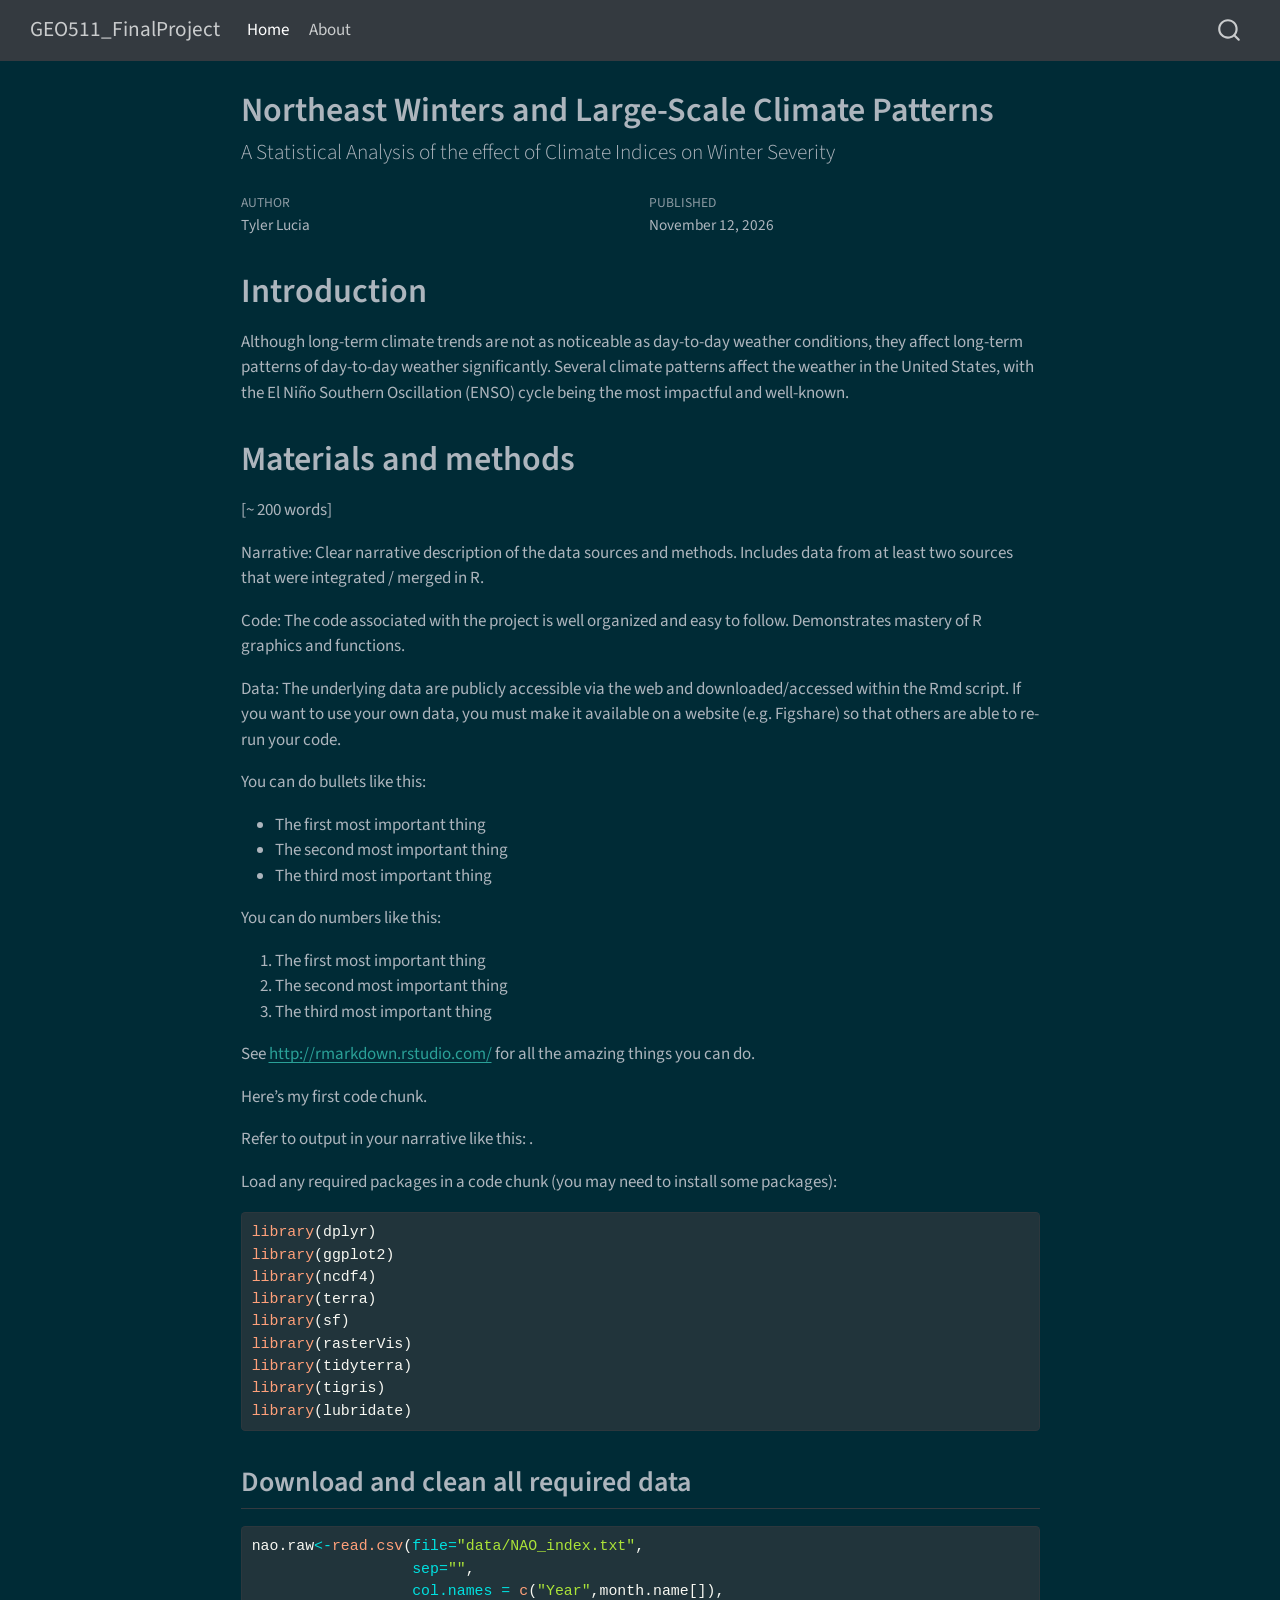
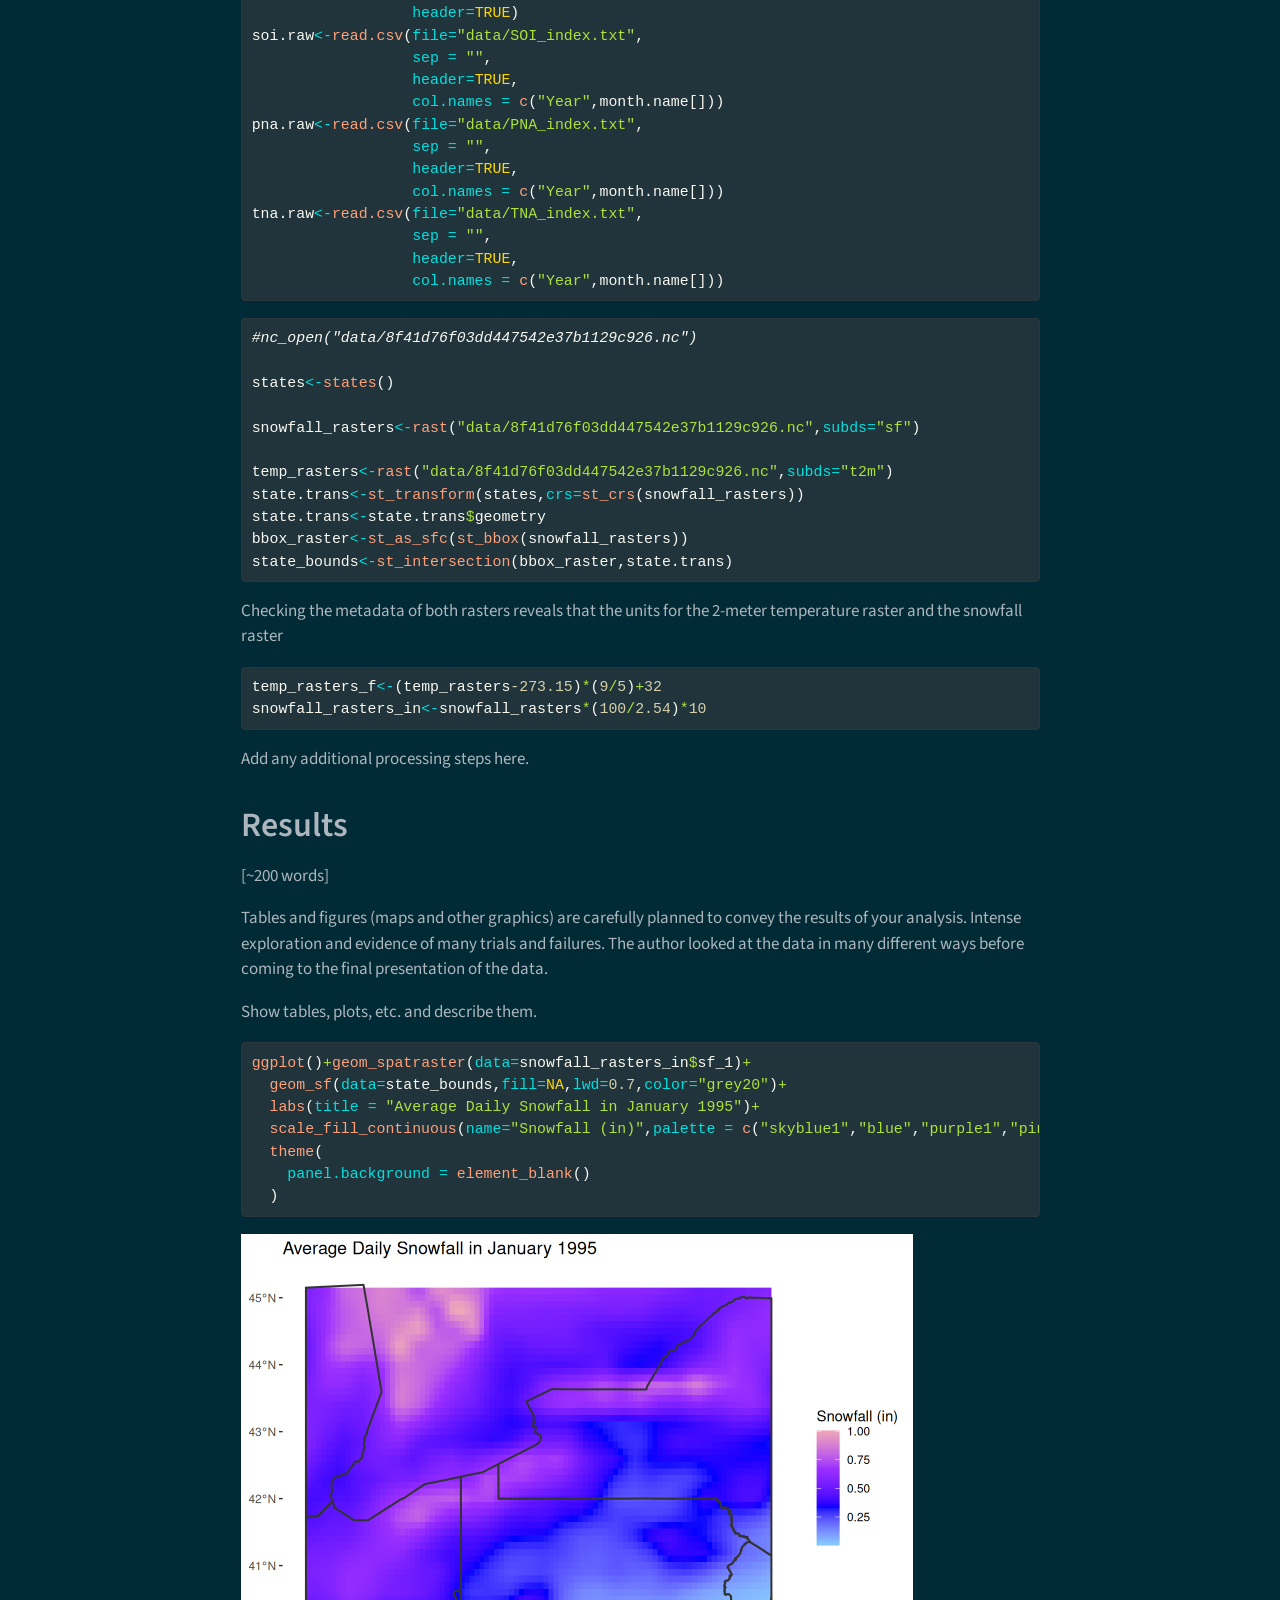
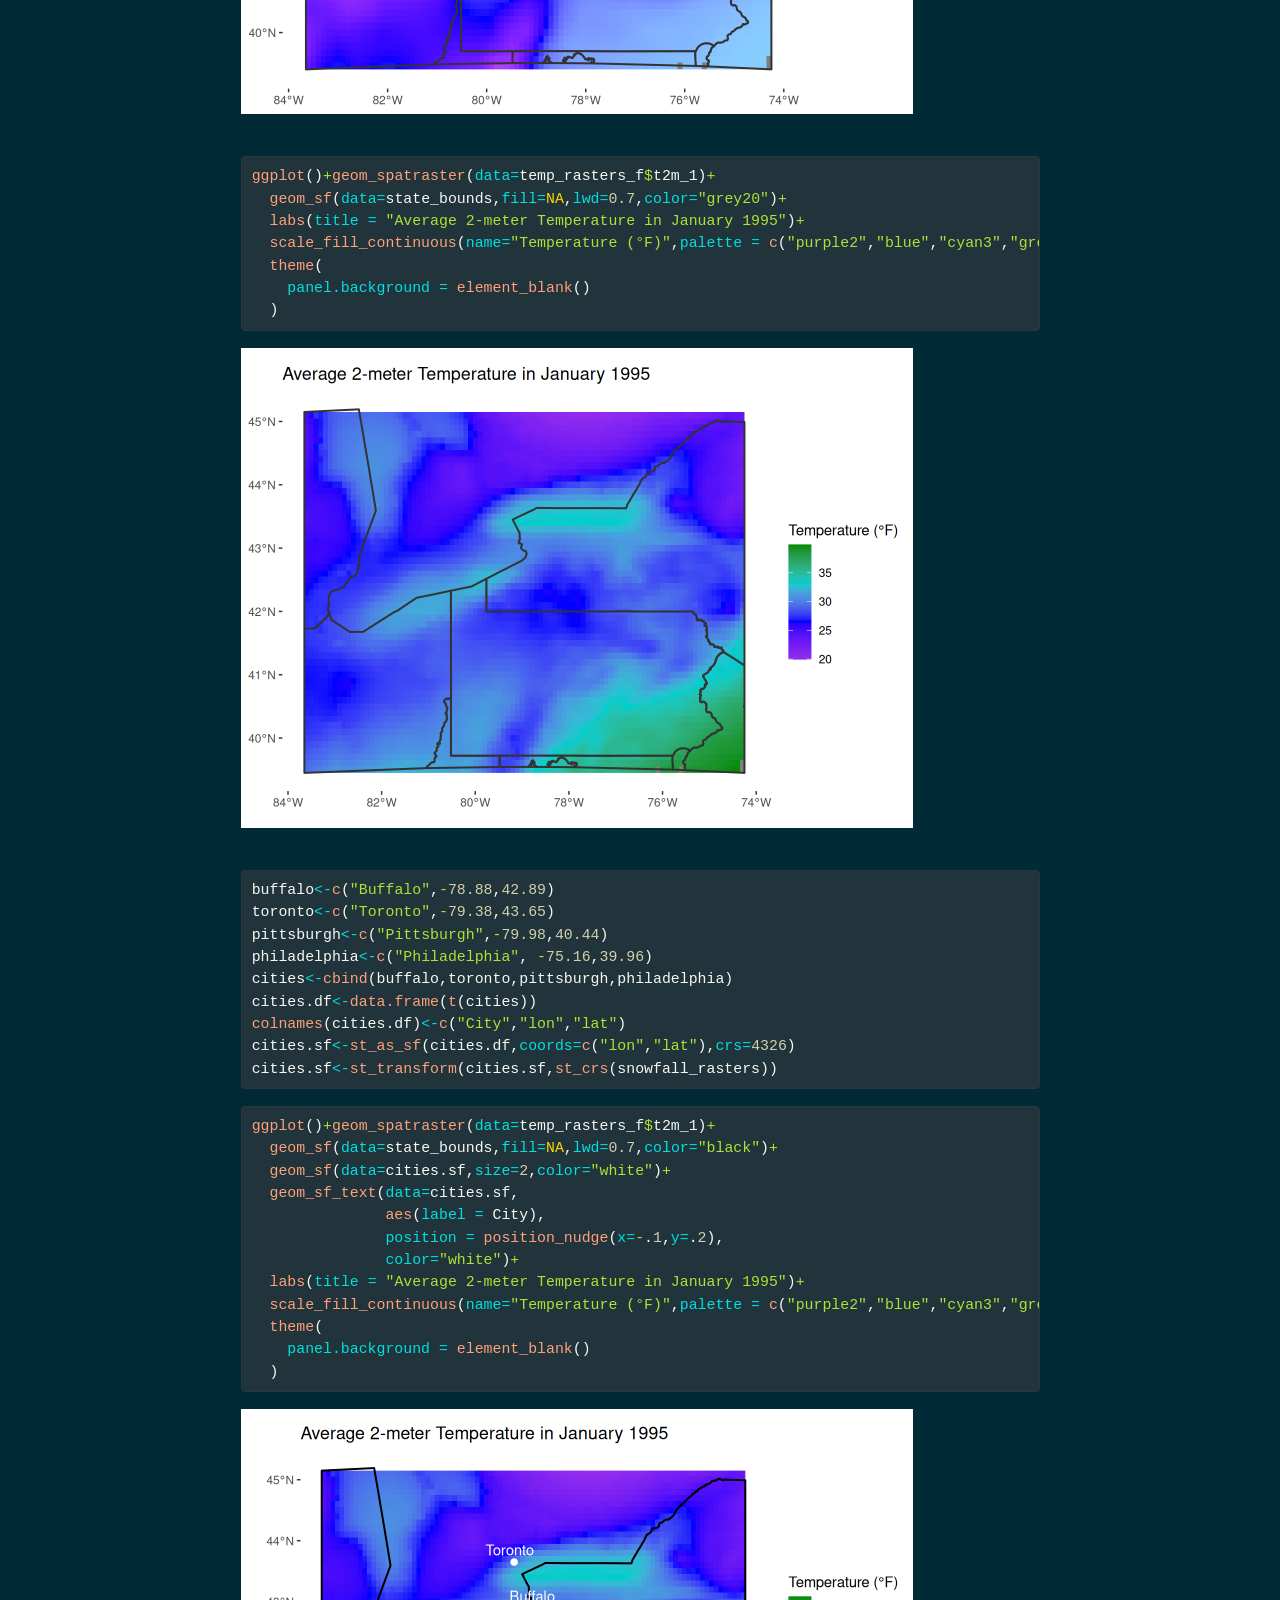
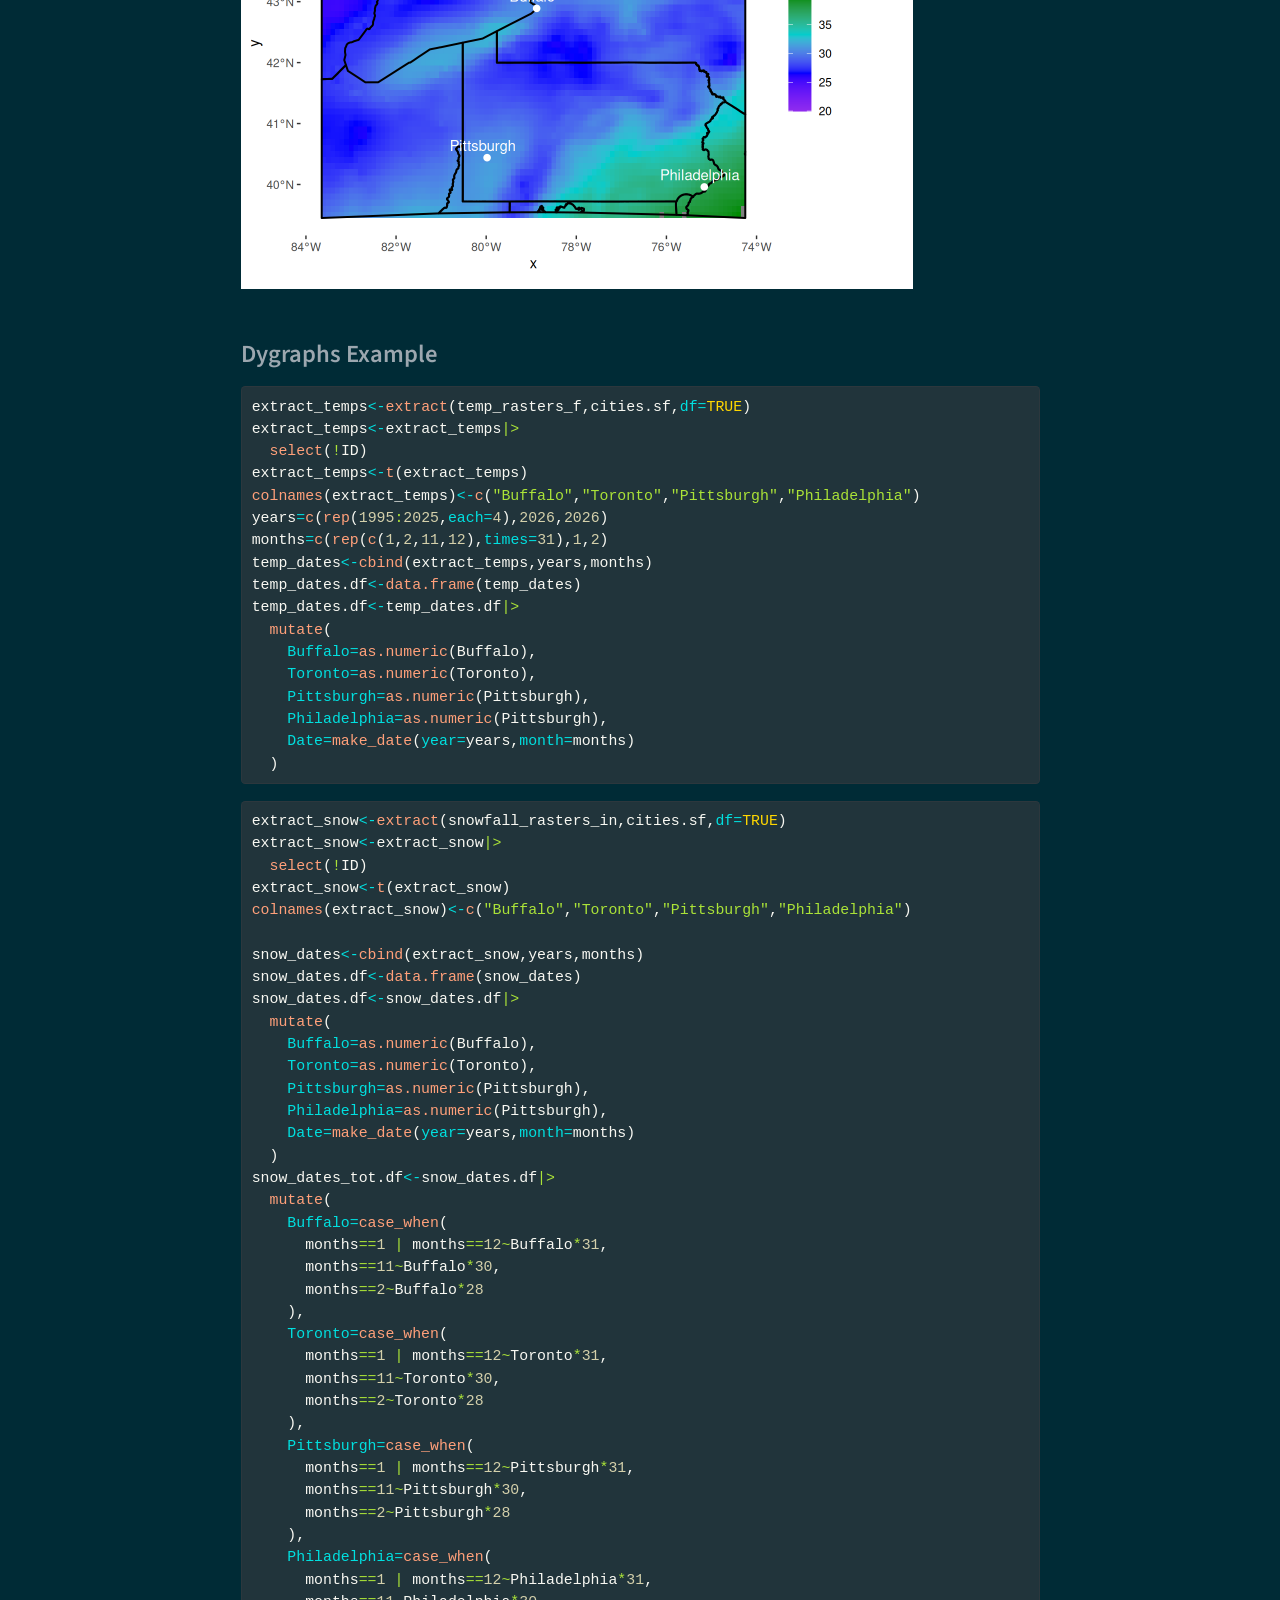
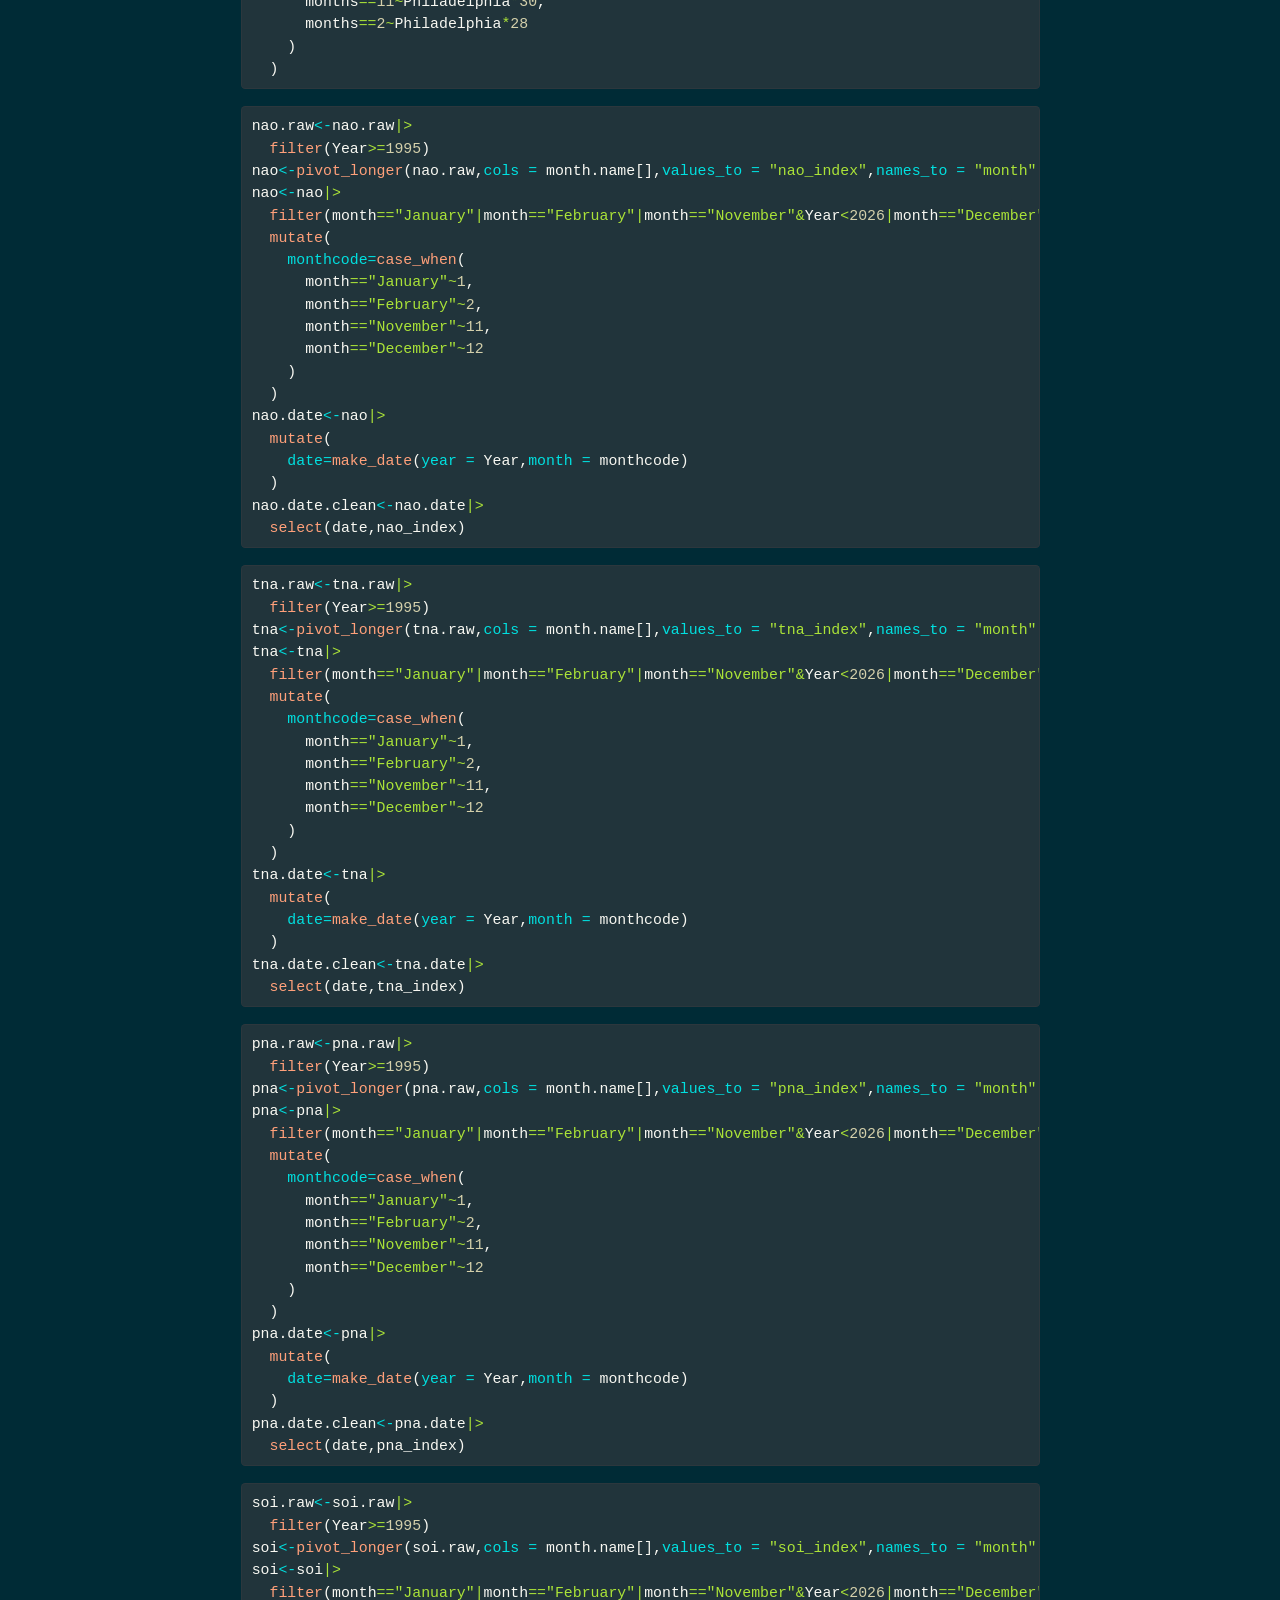
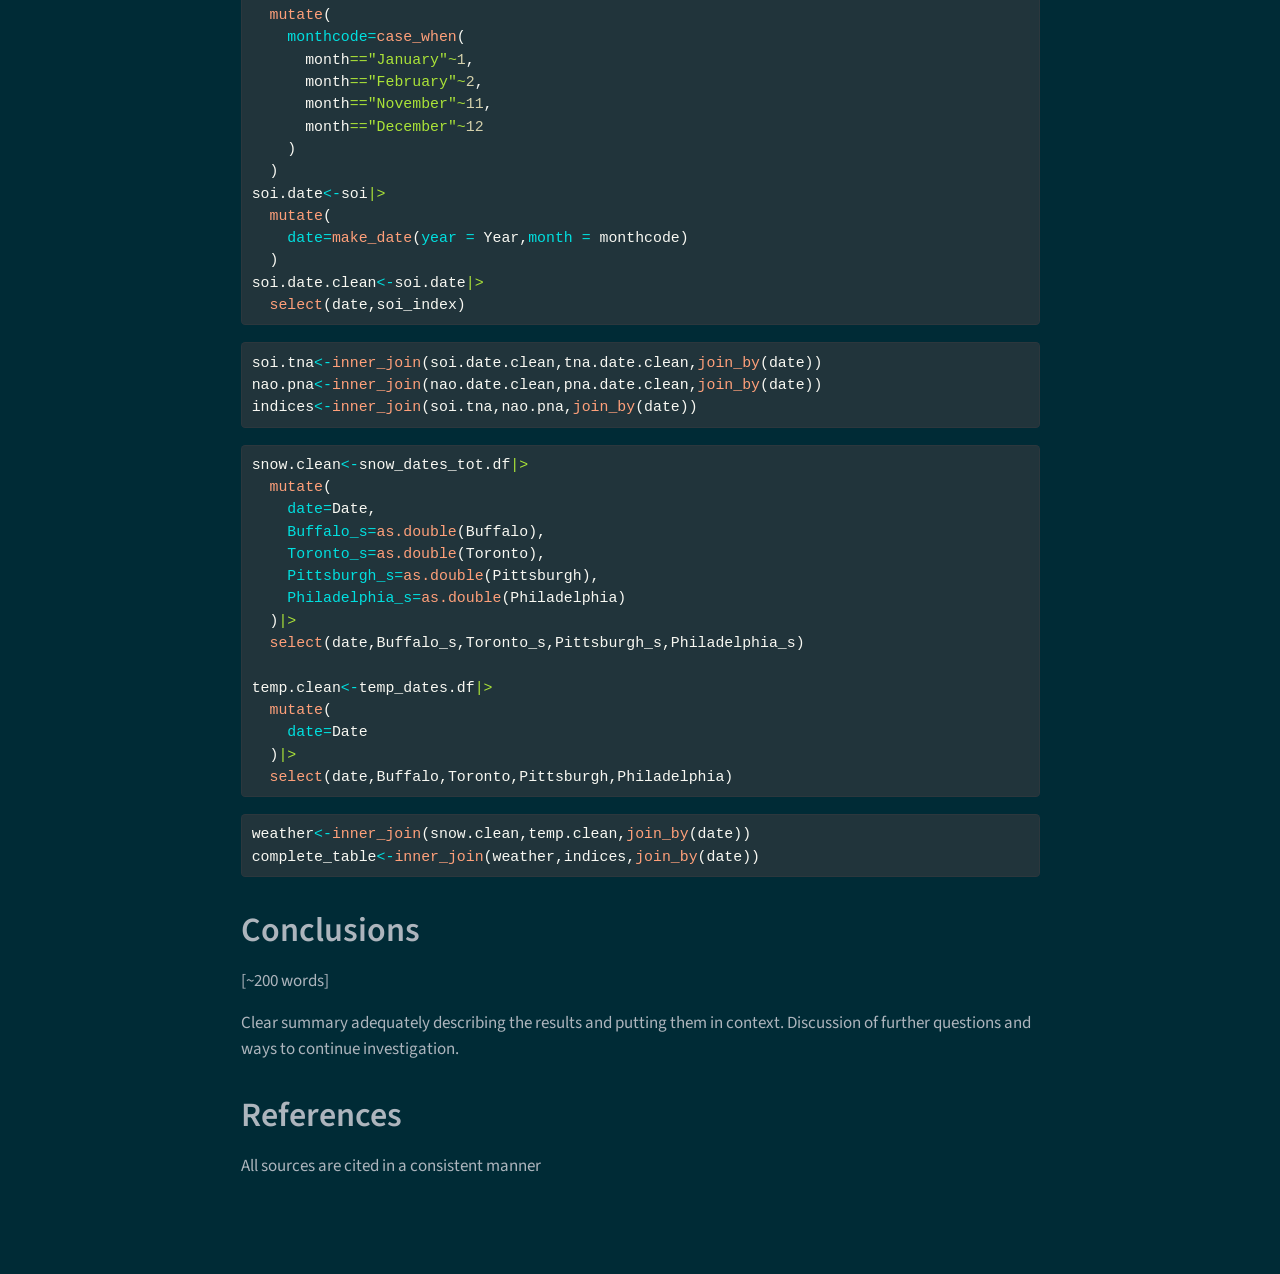
==== commit ff60137b: "Built site for gh-pages" ====
--- a/index.html
+++ b/index.html
@@ -9,7 +9,7 @@
 <meta name="author" content="Tyler Lucia">
 <meta name="dcterms.date" content="2026-11-12">
 
-<title>The Effect of Climate Indices on Northeast Winters – GEO511_FinalProject</title>
+<title>Northeast Winters and Large-Scale Climate Patterns – GEO511_FinalProject</title>
 <style>
 /* Default styles provided by pandoc.
 ** See https://pandoc.org/MANUAL.html#variables-for-html for config info.
@@ -80,10 +80,10 @@
 <script src="site_libs/quarto-html/tippy.umd.min.js"></script>
 <script src="site_libs/quarto-html/anchor.min.js"></script>
 <link href="site_libs/quarto-html/tippy.css" rel="stylesheet">
-<link href="site_libs/quarto-html/quarto-syntax-highlighting-63b5708e65d6cd79cd7618c58d0c21e7.css" rel="stylesheet" id="quarto-text-highlighting-styles">
+<link href="site_libs/quarto-html/quarto-syntax-highlighting-dark-447e42e69aaa9833c0ba1b986f430b20.css" rel="stylesheet" id="quarto-text-highlighting-styles">
 <script src="site_libs/bootstrap/bootstrap.min.js"></script>
 <link href="site_libs/bootstrap/bootstrap-icons.css" rel="stylesheet">
-<link href="site_libs/bootstrap/bootstrap-54e336701007797405051929a858b720.min.css" rel="stylesheet" append-hash="true" id="quarto-bootstrap" data-mode="light">
+<link href="site_libs/bootstrap/bootstrap-00cc6c9d588de4e026300d340bd8126e.min.css" rel="stylesheet" append-hash="true" id="quarto-bootstrap" data-mode="dark">
 <script id="quarto-search-options" type="application/json">{
   "location": "navbar",
   "copy-button": false,
@@ -157,8 +157,8 @@
 
 <header id="title-block-header" class="quarto-title-block default">
 <div class="quarto-title">
-<h1 class="title">The Effect of Climate Indices on Northeast Winters</h1>
-<p class="subtitle lead">Subtitle here if desired</p>
+<h1 class="title">Northeast Winters and Large-Scale Climate Patterns</h1>
+<p class="subtitle lead">A Statistical Analysis of the effect of Climate Indices on Winter Severity</p>
 </div>
 
 
@@ -189,8 +189,7 @@
 
 <section id="introduction" class="level1">
 <h1>Introduction</h1>
-<p>[~ 200 words]</p>
-<p>Clearly stated background and questions / hypotheses / problems being addressed. Sets up the analysis in an interesting and compelling way. Include figures if your name is fried.</p>
+<p>Although long-term climate trends are not as noticeable as day-to-day weather conditions, they affect long-term patterns of day-to-day weather significantly. Several climate patterns affect the weather in the United States, with the El Niño Southern Oscillation (ENSO) cycle being the most impactful and well-known.</p>
 </section>
 <section id="materials-and-methods" class="level1">
 <h1>Materials and methods</h1>
--- a/site_libs/quarto-html/quarto-syntax-highlighting-dark-447e42e69aaa9833c0ba1b986f430b20.css
+++ b/site_libs/quarto-html/quarto-syntax-highlighting-dark-447e42e69aaa9833c0ba1b986f430b20.css
@@ -0,0 +1,219 @@
+/* quarto syntax highlight colors */
+:root {
+  --quarto-hl-al-color: #f07178;
+  --quarto-hl-an-color: #d4d0ab;
+  --quarto-hl-at-color: #00e0e0;
+  --quarto-hl-bn-color: #d4d0ab;
+  --quarto-hl-bu-color: #abe338;
+  --quarto-hl-ch-color: #abe338;
+  --quarto-hl-co-color: #f8f8f2;
+  --quarto-hl-cv-color: #ffd700;
+  --quarto-hl-cn-color: #ffd700;
+  --quarto-hl-cf-color: #ffa07a;
+  --quarto-hl-dt-color: #ffa07a;
+  --quarto-hl-dv-color: #d4d0ab;
+  --quarto-hl-do-color: #f8f8f2;
+  --quarto-hl-er-color: #f07178;
+  --quarto-hl-ex-color: #00e0e0;
+  --quarto-hl-fl-color: #d4d0ab;
+  --quarto-hl-fu-color: #ffa07a;
+  --quarto-hl-im-color: #abe338;
+  --quarto-hl-in-color: #d4d0ab;
+  --quarto-hl-kw-color: #ffa07a;
+  --quarto-hl-op-color: #ffa07a;
+  --quarto-hl-ot-color: #00e0e0;
+  --quarto-hl-pp-color: #dcc6e0;
+  --quarto-hl-re-color: #00e0e0;
+  --quarto-hl-sc-color: #abe338;
+  --quarto-hl-ss-color: #abe338;
+  --quarto-hl-st-color: #abe338;
+  --quarto-hl-va-color: #00e0e0;
+  --quarto-hl-vs-color: #abe338;
+  --quarto-hl-wa-color: #dcc6e0;
+}
+
+/* other quarto variables */
+:root {
+  --quarto-font-monospace: SFMono-Regular, Menlo, Monaco, Consolas, "Liberation Mono", "Courier New", monospace;
+}
+
+/* syntax highlight based on Pandoc's rules */
+pre > code.sourceCode > span {
+  color: #f8f8f2;
+}
+
+code.sourceCode > span {
+  color: #f8f8f2;
+}
+
+div.sourceCode,
+div.sourceCode pre.sourceCode {
+  color: #f8f8f2;
+}
+
+/* Normal */
+code span {
+  color: #f8f8f2;
+}
+
+/* Alert */
+code span.al {
+  color: #f07178;
+}
+
+/* Annotation */
+code span.an {
+  color: #d4d0ab;
+}
+
+/* Attribute */
+code span.at {
+  color: #00e0e0;
+}
+
+/* BaseN */
+code span.bn {
+  color: #d4d0ab;
+}
+
+/* BuiltIn */
+code span.bu {
+  color: #abe338;
+}
+
+/* ControlFlow */
+code span.cf {
+  font-weight: bold;
+  color: #ffa07a;
+}
+
+/* Char */
+code span.ch {
+  color: #abe338;
+}
+
+/* Constant */
+code span.cn {
+  color: #ffd700;
+}
+
+/* Comment */
+code span.co {
+  font-style: italic;
+  color: #f8f8f2;
+}
+
+/* CommentVar */
+code span.cv {
+  color: #ffd700;
+}
+
+/* Documentation */
+code span.do {
+  color: #f8f8f2;
+}
+
+/* DataType */
+code span.dt {
+  color: #ffa07a;
+}
+
+/* DecVal */
+code span.dv {
+  color: #d4d0ab;
+}
+
+/* Error */
+code span.er {
+  color: #f07178;
+  text-decoration: underline;
+}
+
+/* Extension */
+code span.ex {
+  font-weight: bold;
+  color: #00e0e0;
+}
+
+/* Float */
+code span.fl {
+  color: #d4d0ab;
+}
+
+/* Function */
+code span.fu {
+  color: #ffa07a;
+}
+
+/* Import */
+code span.im {
+  color: #abe338;
+}
+
+/* Information */
+code span.in {
+  color: #d4d0ab;
+}
+
+/* Keyword */
+code span.kw {
+  font-weight: bold;
+  color: #ffa07a;
+}
+
+/* Operator */
+code span.op {
+  color: #ffa07a;
+}
+
+/* Other */
+code span.ot {
+  color: #00e0e0;
+}
+
+/* Preprocessor */
+code span.pp {
+  color: #dcc6e0;
+}
+
+/* RegionMarker */
+code span.re {
+  background-color: #f8f8f2;
+  color: #00e0e0;
+}
+
+/* SpecialChar */
+code span.sc {
+  color: #abe338;
+}
+
+/* SpecialString */
+code span.ss {
+  color: #abe338;
+}
+
+/* String */
+code span.st {
+  color: #abe338;
+}
+
+/* Variable */
+code span.va {
+  color: #00e0e0;
+}
+
+/* VerbatimString */
+code span.vs {
+  color: #abe338;
+}
+
+/* Warning */
+code span.wa {
+  color: #dcc6e0;
+}
+
+.prevent-inlining {
+  content: "</";
+}
+
+/*# sourceMappingURL=be8e1111c2b710f7c3a4926ffa2967aa.css.map */
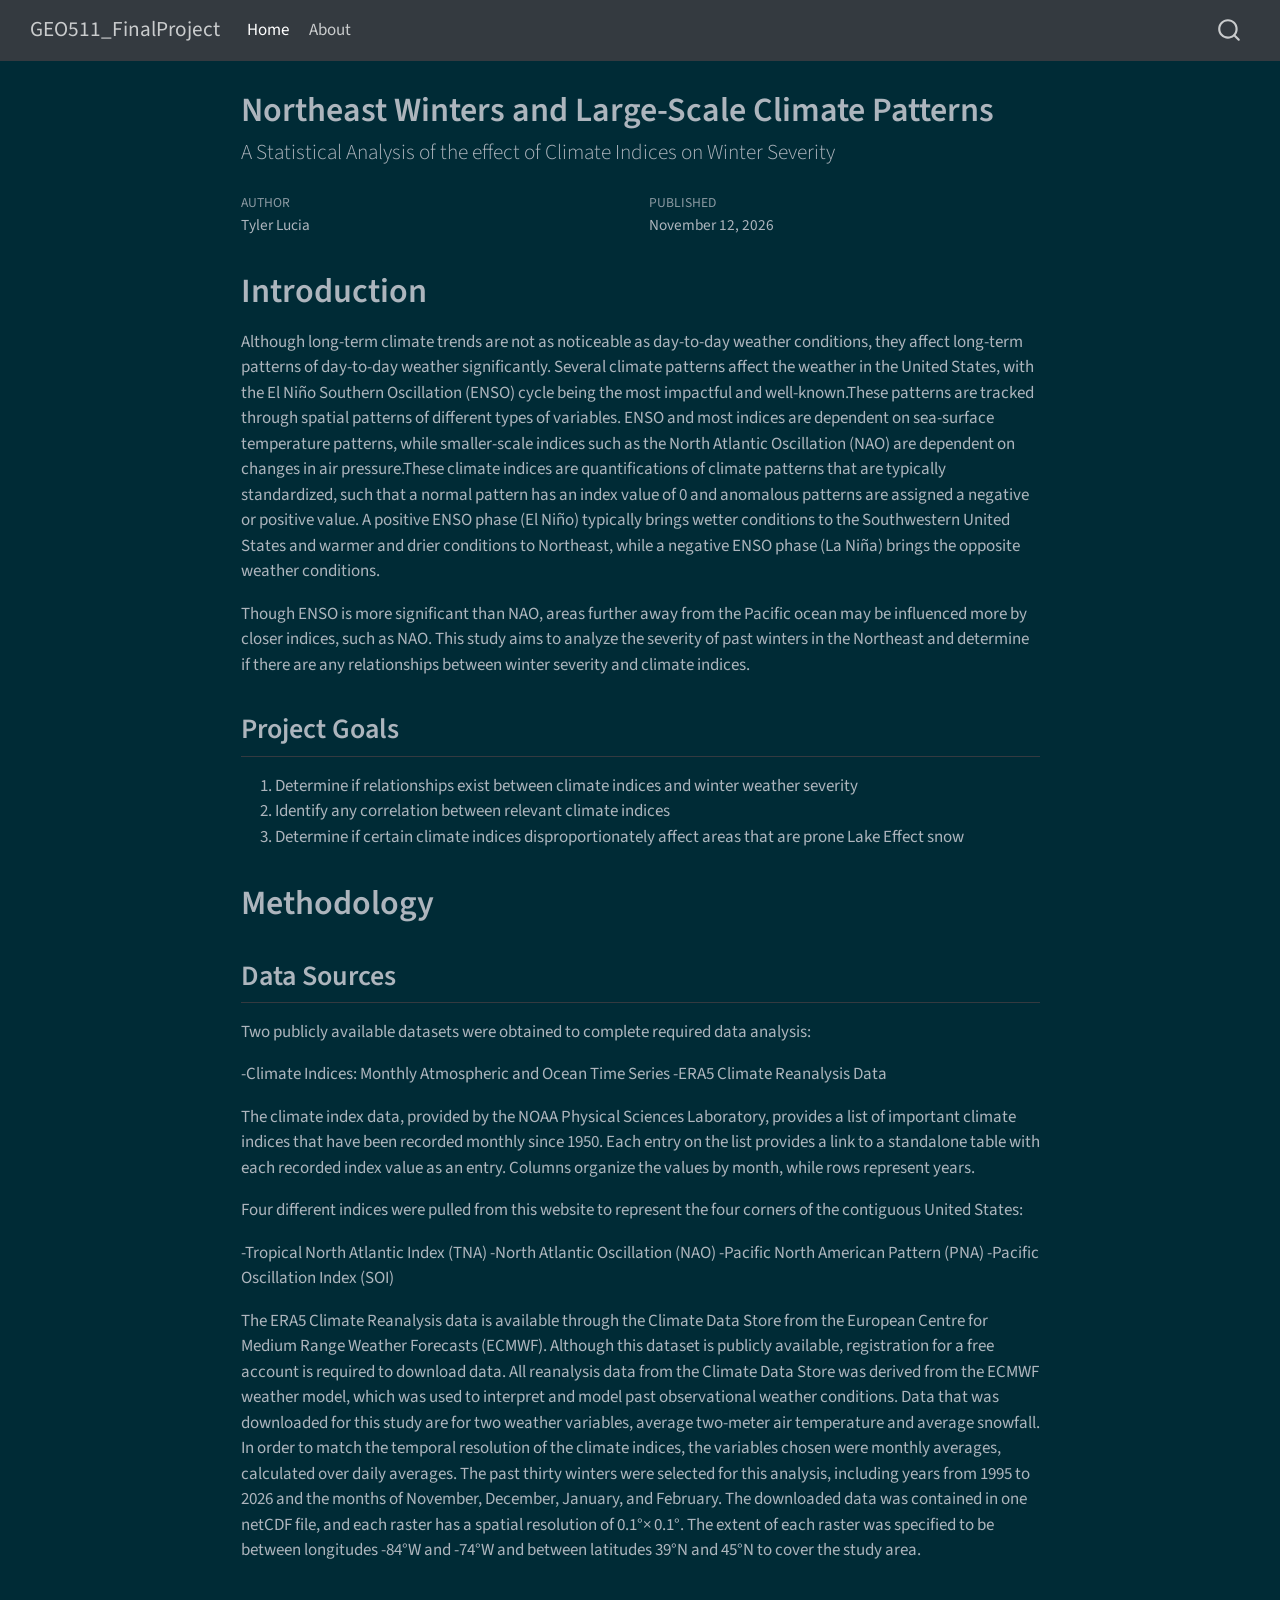
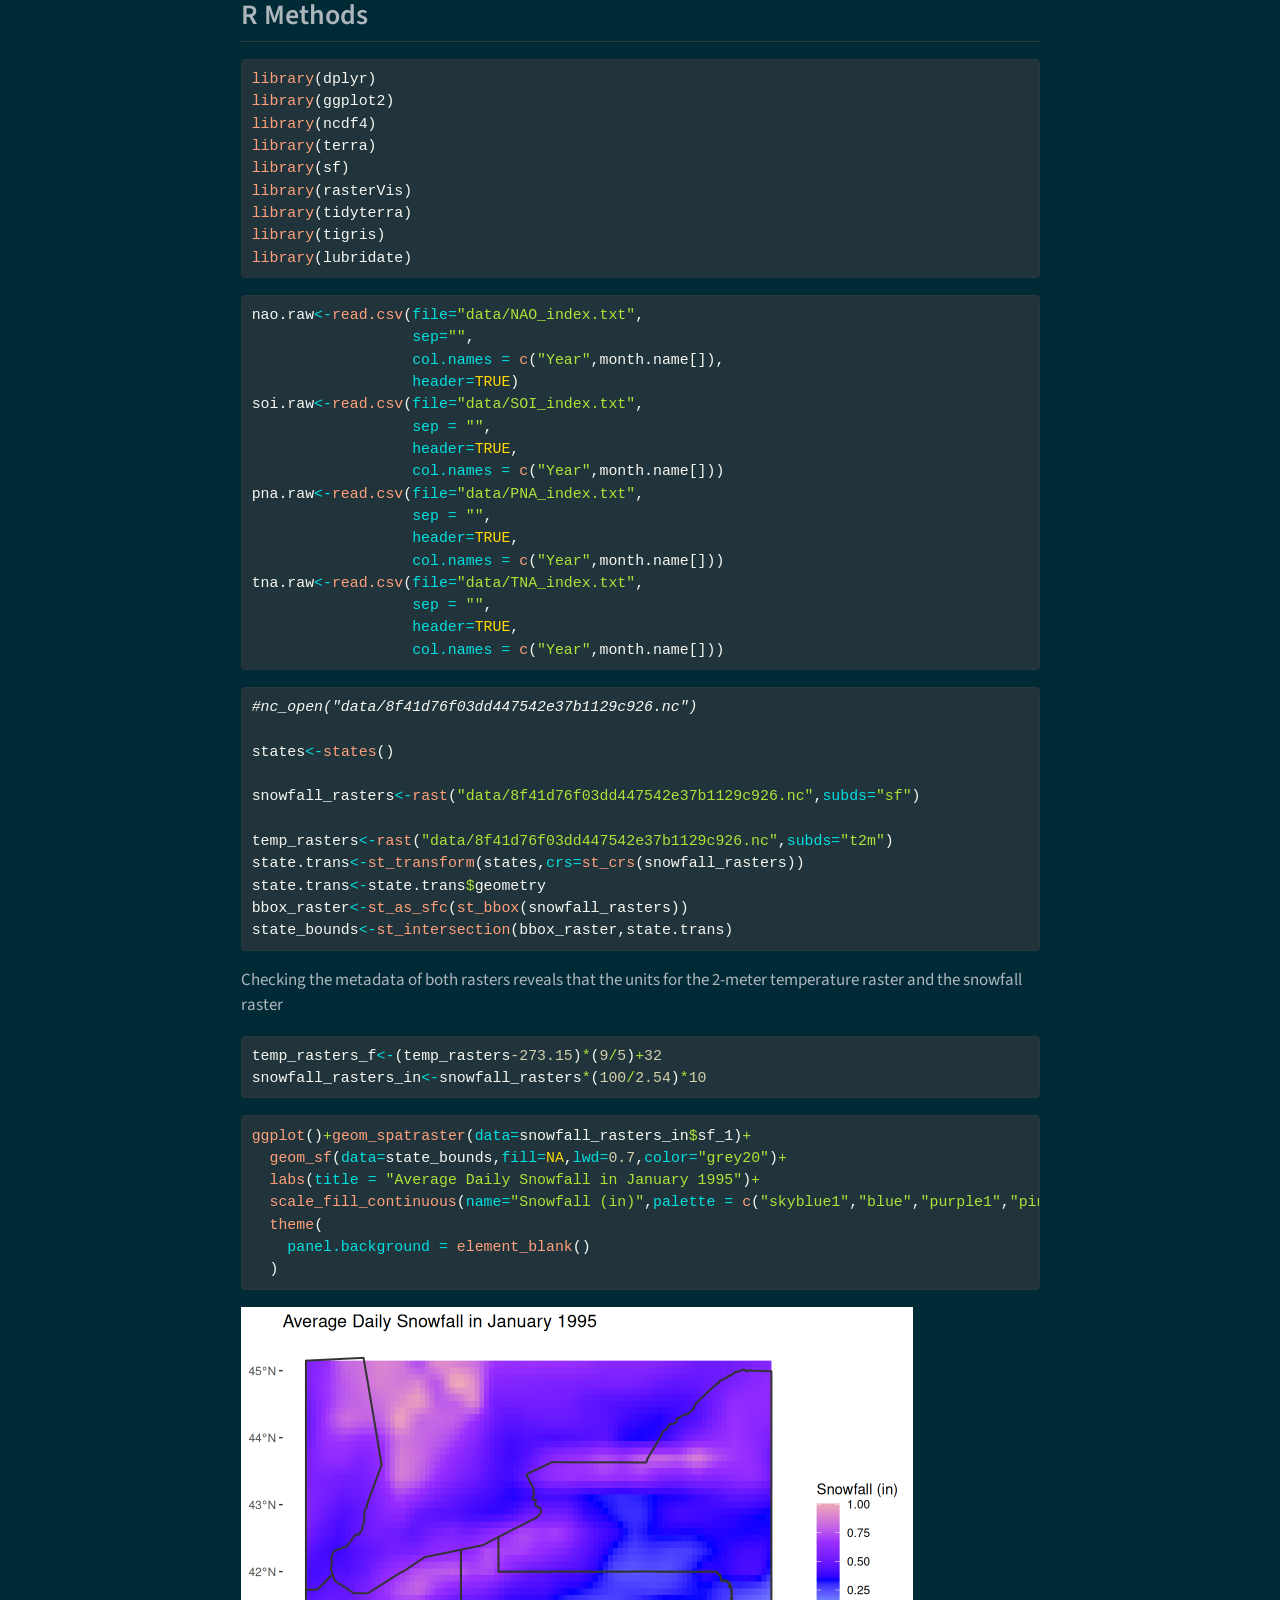
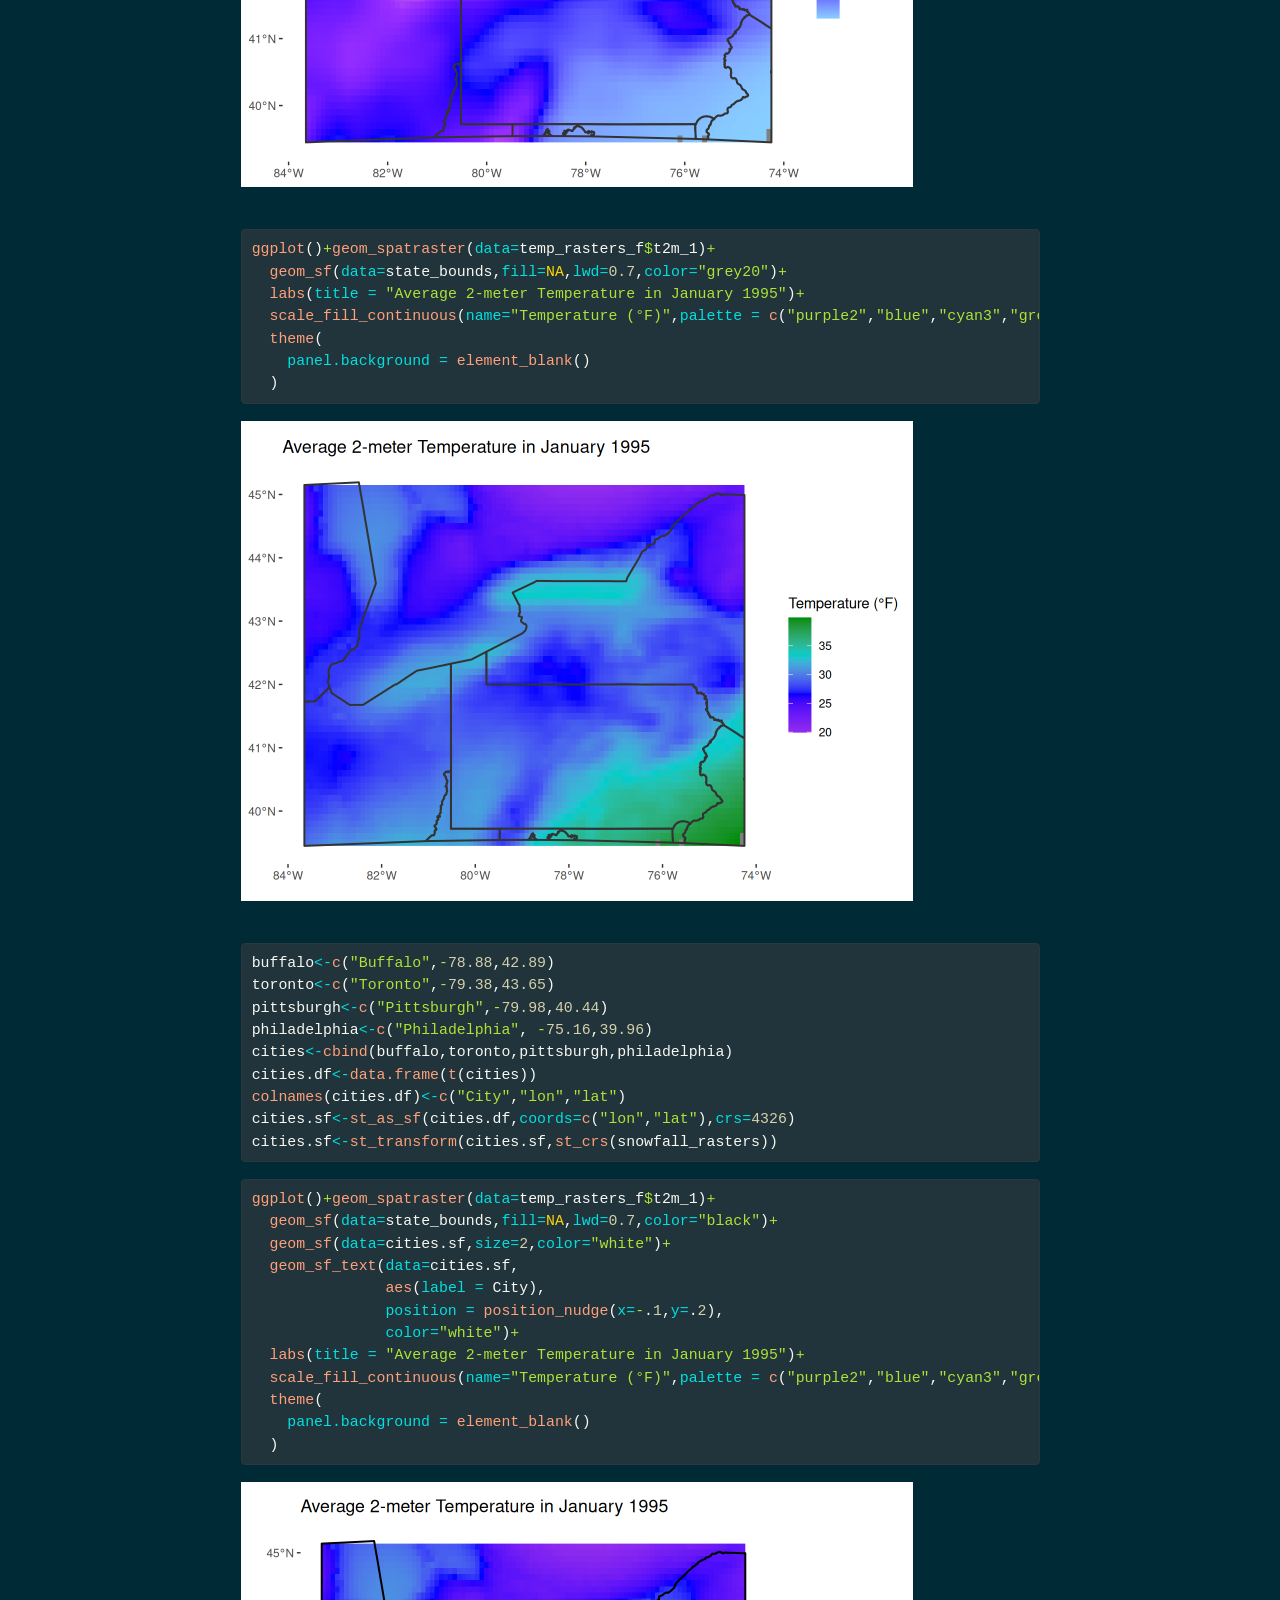
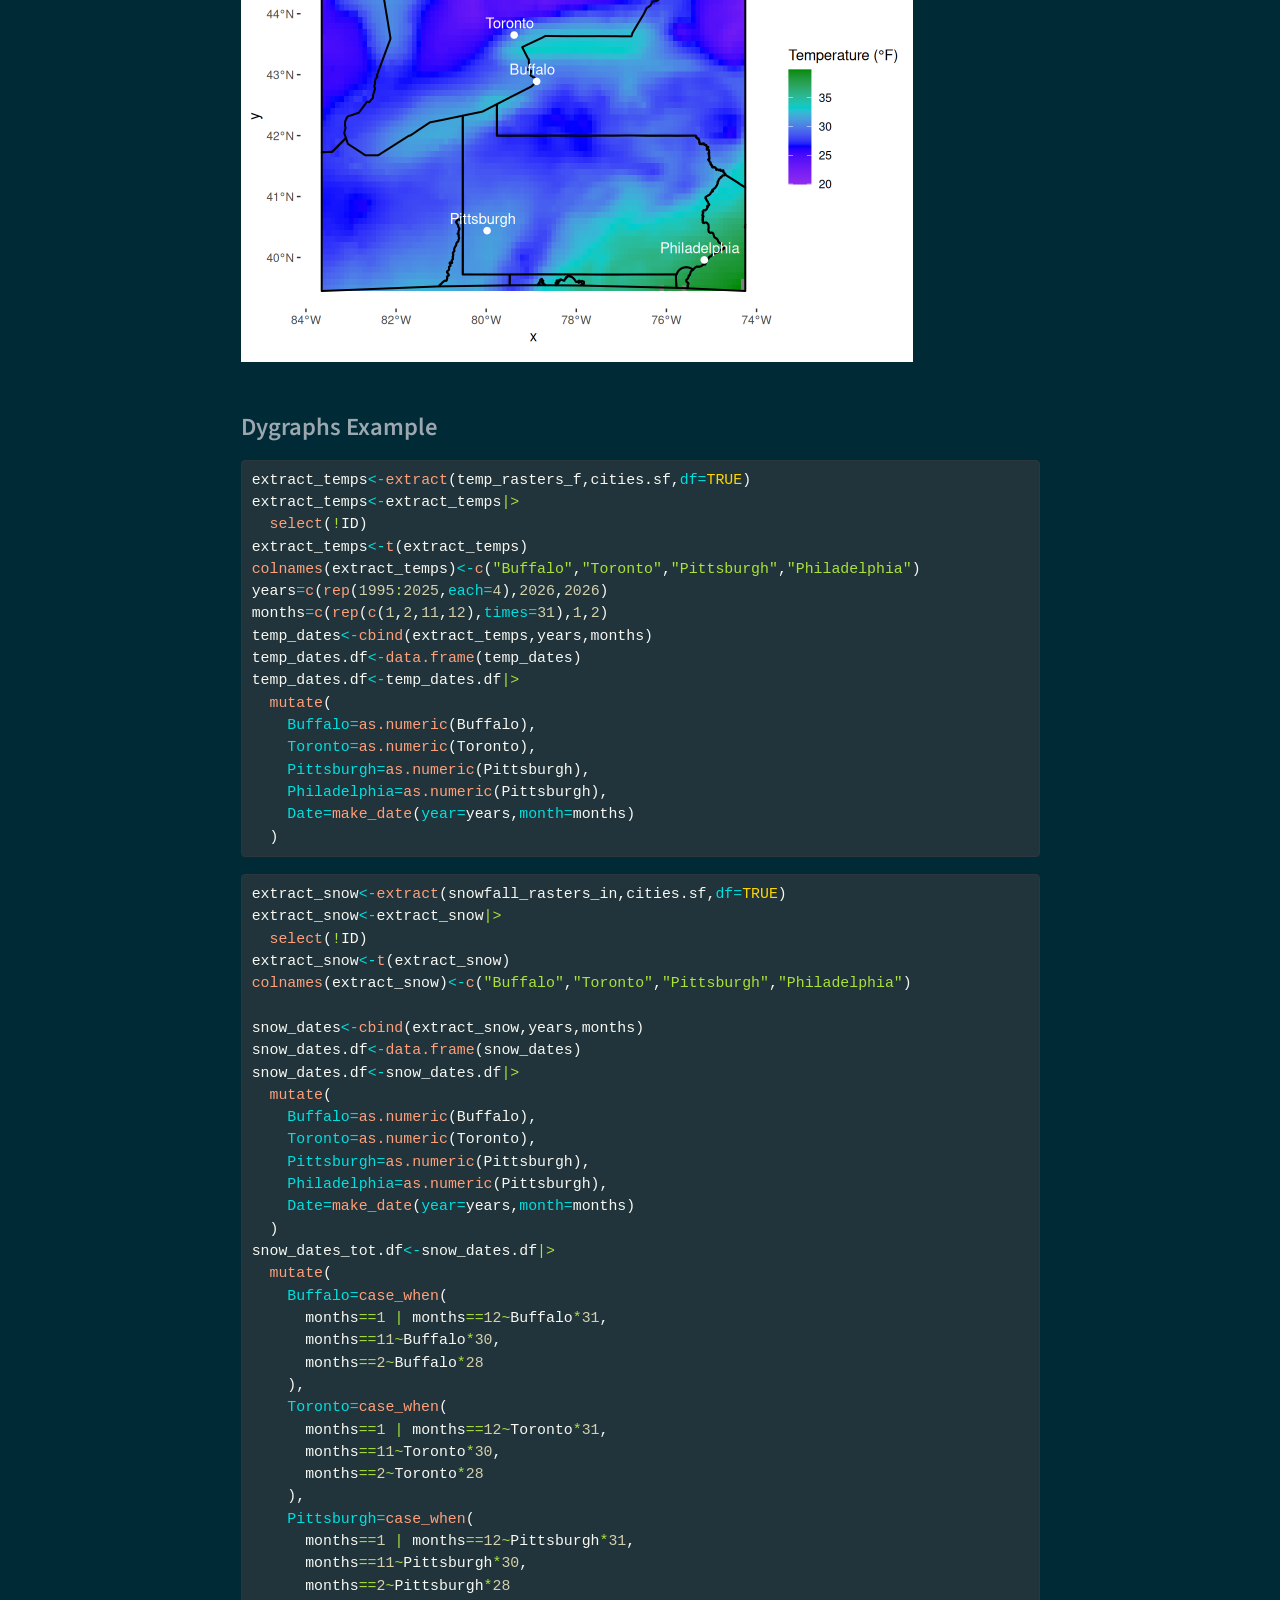
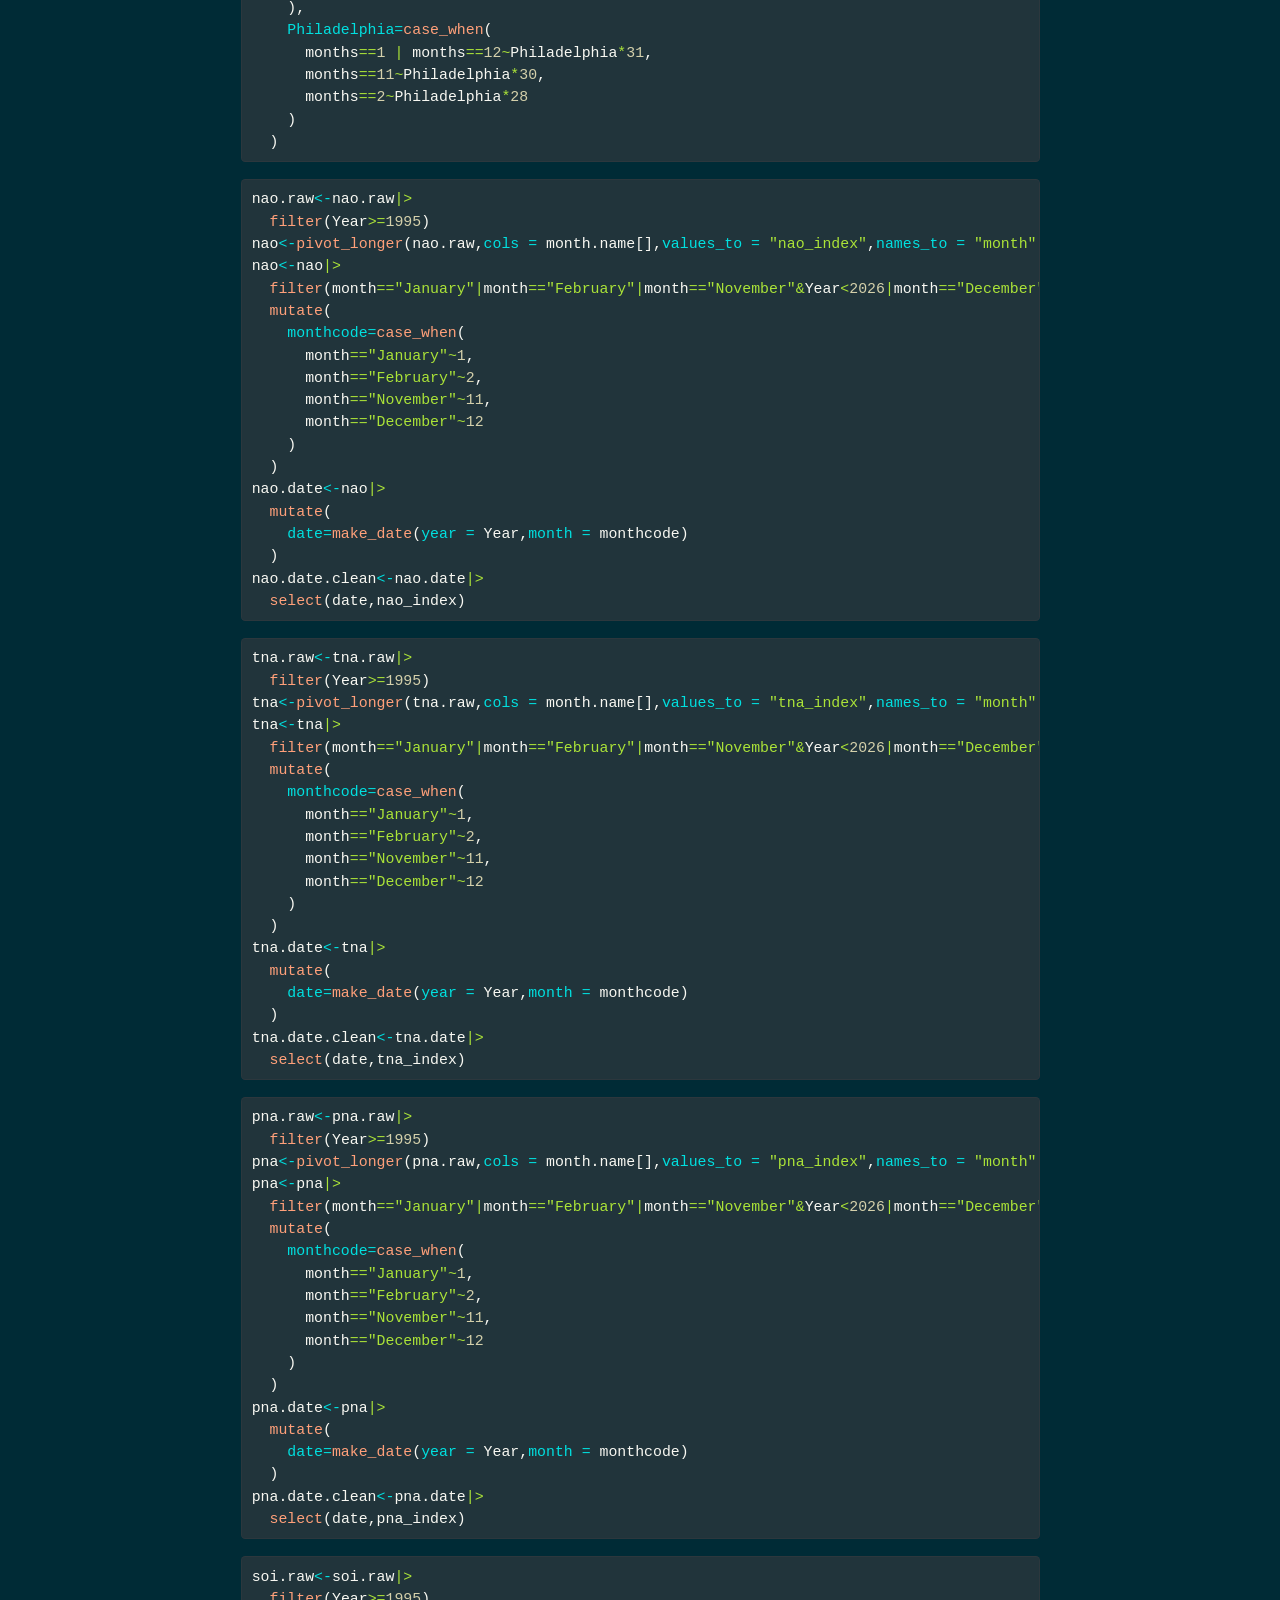
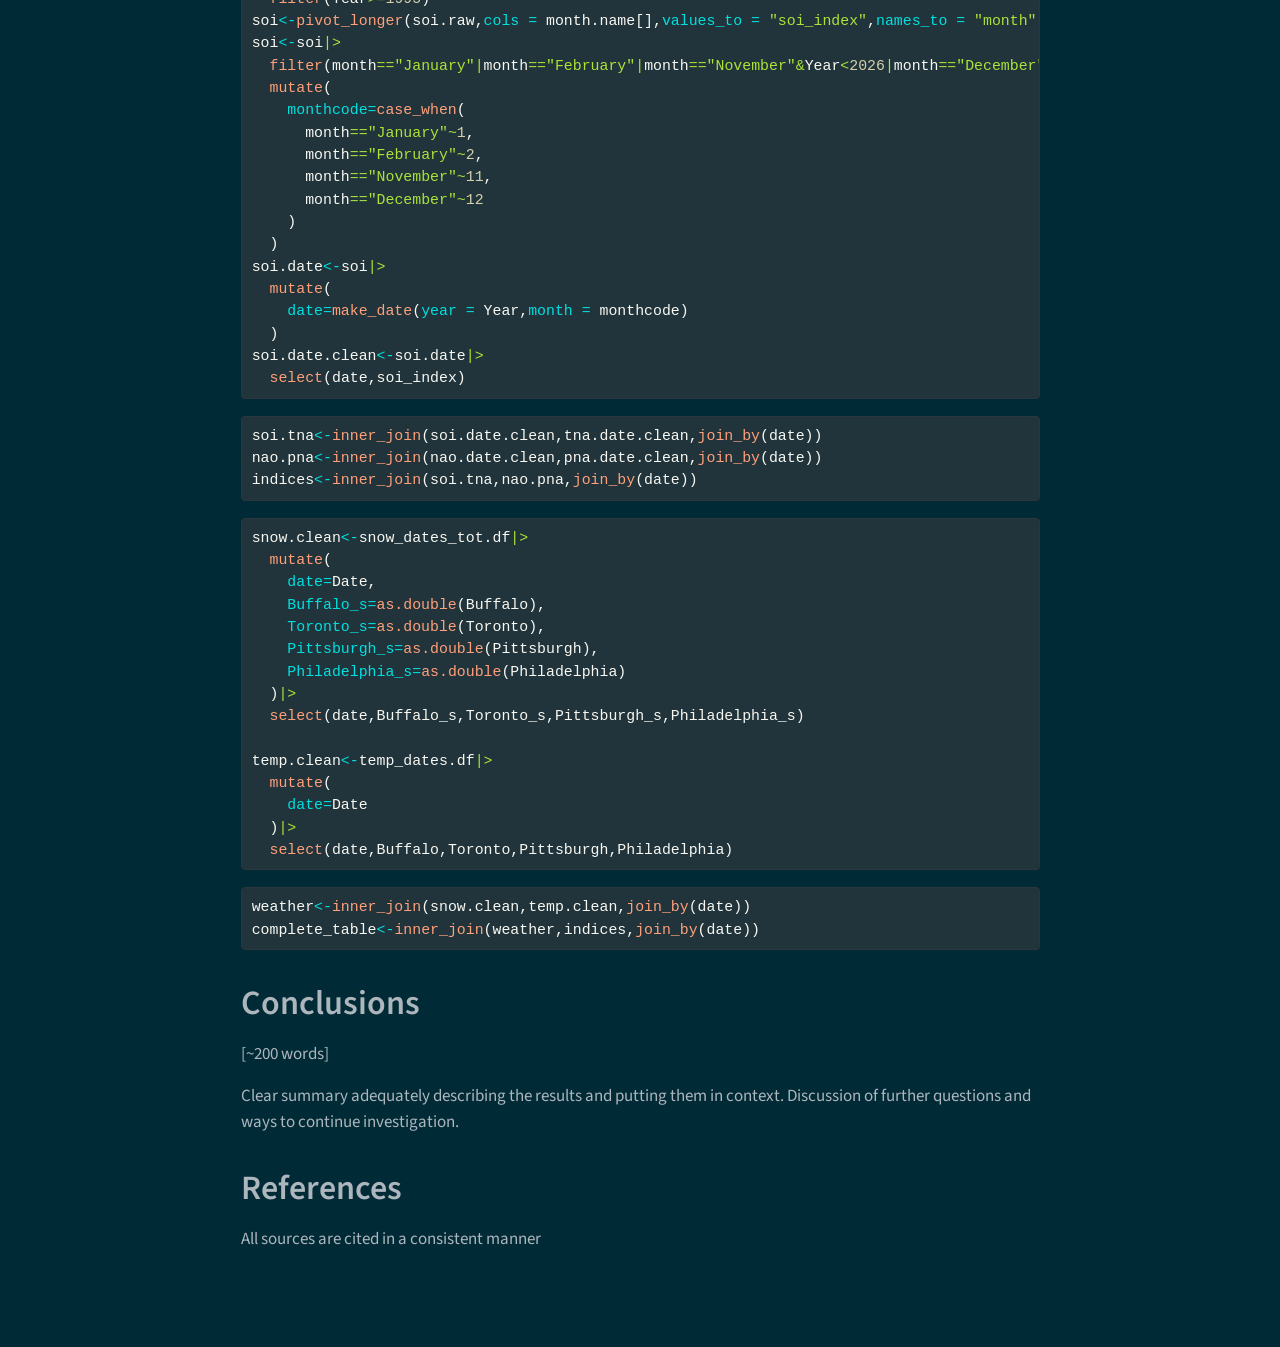
==== commit b05fd645: "Built site for gh-pages" ====
--- a/index.html
+++ b/index.html
@@ -189,30 +189,30 @@
 
 <section id="introduction" class="level1">
 <h1>Introduction</h1>
-<p>Although long-term climate trends are not as noticeable as day-to-day weather conditions, they affect long-term patterns of day-to-day weather significantly. Several climate patterns affect the weather in the United States, with the El Niño Southern Oscillation (ENSO) cycle being the most impactful and well-known.</p>
+<p>Although long-term climate trends are not as noticeable as day-to-day weather conditions, they affect long-term patterns of day-to-day weather significantly. Several climate patterns affect the weather in the United States, with the El Niño Southern Oscillation (ENSO) cycle being the most impactful and well-known.These patterns are tracked through spatial patterns of different types of variables. ENSO and most indices are dependent on sea-surface temperature patterns, while smaller-scale indices such as the North Atlantic Oscillation (NAO) are dependent on changes in air pressure.These climate indices are quantifications of climate patterns that are typically standardized, such that a normal pattern has an index value of 0 and anomalous patterns are assigned a negative or positive value. A positive ENSO phase (El Niño) typically brings wetter conditions to the Southwestern United States and warmer and drier conditions to Northeast, while a negative ENSO phase (La Niña) brings the opposite weather conditions.</p>
+<p>Though ENSO is more significant than NAO, areas further away from the Pacific ocean may be influenced more by closer indices, such as NAO. This study aims to analyze the severity of past winters in the Northeast and determine if there are any relationships between winter severity and climate indices.</p>
+<section id="project-goals" class="level2">
+<h2 class="anchored" data-anchor-id="project-goals">Project Goals</h2>
+<ol type="1">
+<li>Determine if relationships exist between climate indices and winter weather severity</li>
+<li>Identify any correlation between relevant climate indices</li>
+<li>Determine if certain climate indices disproportionately affect areas that are prone Lake Effect snow</li>
+</ol>
 </section>
-<section id="materials-and-methods" class="level1">
-<h1>Materials and methods</h1>
-<p>[~ 200 words]</p>
-<p>Narrative: Clear narrative description of the data sources and methods. Includes data from at least two sources that were integrated / merged in R.</p>
-<p>Code: The code associated with the project is well organized and easy to follow. Demonstrates mastery of R graphics and functions.</p>
-<p>Data: The underlying data are publicly accessible via the web and downloaded/accessed within the Rmd script. If you want to use your own data, you must make it available on a website (e.g.&nbsp;Figshare) so that others are able to re-run your code.</p>
-<p>You can do bullets like this:</p>
-<ul>
-<li>The first most important thing</li>
-<li>The second most important thing</li>
-<li>The third most important thing</li>
-</ul>
-<p>You can do numbers like this:</p>
-<ol type="1">
-<li>The first most important thing</li>
-<li>The second most important thing</li>
-<li>The third most important thing</li>
-</ol>
-<p>See <a href="http://rmarkdown.rstudio.com/" class="uri">http://rmarkdown.rstudio.com/</a> for all the amazing things you can do.</p>
-<p>Here’s my first code chunk.</p>
-<p>Refer to output in your narrative like this: .</p>
-<p>Load any required packages in a code chunk (you may need to install some packages):</p>
+</section>
+<section id="methodology" class="level1">
+<h1>Methodology</h1>
+<section id="data-sources" class="level2">
+<h2 class="anchored" data-anchor-id="data-sources">Data Sources</h2>
+<p>Two publicly available datasets were obtained to complete required data analysis:</p>
+<p>-Climate Indices: Monthly Atmospheric and Ocean Time Series -ERA5 Climate Reanalysis Data</p>
+<p>The climate index data, provided by the NOAA Physical Sciences Laboratory, provides a list of important climate indices that have been recorded monthly since 1950. Each entry on the list provides a link to a standalone table with each recorded index value as an entry. Columns organize the values by month, while rows represent years.</p>
+<p>Four different indices were pulled from this website to represent the four corners of the contiguous United States:</p>
+<p>-Tropical North Atlantic Index (TNA) -North Atlantic Oscillation (NAO) -Pacific North American Pattern (PNA) -Pacific Oscillation Index (SOI)</p>
+<p>The ERA5 Climate Reanalysis data is available through the Climate Data Store from the European Centre for Medium Range Weather Forecasts (ECMWF). Although this dataset is publicly available, registration for a free account is required to download data. All reanalysis data from the Climate Data Store was derived from the ECMWF weather model, which was used to interpret and model past observational weather conditions. Data that was downloaded for this study are for two weather variables, average two-meter air temperature and average snowfall. In order to match the temporal resolution of the climate indices, the variables chosen were monthly averages, calculated over daily averages. The past thirty winters were selected for this analysis, including years from 1995 to 2026 and the months of November, December, January, and February. The downloaded data was contained in one netCDF file, and each raster has a spatial resolution of 0.1°× 0.1°. The extent of each raster was specified to be between longitudes -84°W and -74°W and between latitudes 39°N and 45°N to cover the study area.</p>
+</section>
+<section id="r-methods" class="level2">
+<h2 class="anchored" data-anchor-id="r-methods">R Methods</h2>
 <div class="cell">
 <div class="code-copy-outer-scaffold"><div class="sourceCode cell-code" id="cb1"><pre class="sourceCode r code-with-copy"><code class="sourceCode r"><span id="cb1-1"><a href="#cb1-1" aria-hidden="true" tabindex="-1"></a><span class="fu">library</span>(dplyr)</span>
 <span id="cb1-2"><a href="#cb1-2" aria-hidden="true" tabindex="-1"></a><span class="fu">library</span>(ggplot2)</span>
@@ -224,8 +224,6 @@
 <span id="cb1-8"><a href="#cb1-8" aria-hidden="true" tabindex="-1"></a><span class="fu">library</span>(tigris)</span>
 <span id="cb1-9"><a href="#cb1-9" aria-hidden="true" tabindex="-1"></a><span class="fu">library</span>(lubridate)</span></code></pre></div><button title="Copy to Clipboard" class="code-copy-button"><i class="bi"></i></button></div>
 </div>
-<section id="download-and-clean-all-required-data" class="level2">
-<h2 class="anchored" data-anchor-id="download-and-clean-all-required-data">Download and clean all required data</h2>
 <div class="cell">
 <div class="code-copy-outer-scaffold"><div class="sourceCode cell-code" id="cb2"><pre class="sourceCode r code-with-copy"><code class="sourceCode r"><span id="cb2-1"><a href="#cb2-1" aria-hidden="true" tabindex="-1"></a>nao.raw<span class="ot">&lt;-</span><span class="fu">read.csv</span>(<span class="at">file=</span><span class="st">"data/NAO_index.txt"</span>,</span>
 <span id="cb2-2"><a href="#cb2-2" aria-hidden="true" tabindex="-1"></a>                  <span class="at">sep=</span><span class="st">""</span>,</span>
@@ -262,14 +260,6 @@
 <div class="code-copy-outer-scaffold"><div class="sourceCode cell-code" id="cb4"><pre class="sourceCode r code-with-copy"><code class="sourceCode r"><span id="cb4-1"><a href="#cb4-1" aria-hidden="true" tabindex="-1"></a>temp_rasters_f<span class="ot">&lt;-</span>(temp_rasters<span class="fl">-273.15</span>)<span class="sc">*</span>(<span class="dv">9</span><span class="sc">/</span><span class="dv">5</span>)<span class="sc">+</span><span class="dv">32</span></span>
 <span id="cb4-2"><a href="#cb4-2" aria-hidden="true" tabindex="-1"></a>snowfall_rasters_in<span class="ot">&lt;-</span>snowfall_rasters<span class="sc">*</span>(<span class="dv">100</span><span class="sc">/</span><span class="fl">2.54</span>)<span class="sc">*</span><span class="dv">10</span></span></code></pre></div><button title="Copy to Clipboard" class="code-copy-button"><i class="bi"></i></button></div>
 </div>
-<p>Add any additional processing steps here.</p>
-</section>
-</section>
-<section id="results" class="level1">
-<h1>Results</h1>
-<p>[~200 words]</p>
-<p>Tables and figures (maps and other graphics) are carefully planned to convey the results of your analysis. Intense exploration and evidence of many trials and failures. The author looked at the data in many different ways before coming to the final presentation of the data.</p>
-<p>Show tables, plots, etc. and describe them.</p>
 <div class="cell">
 <div class="code-copy-outer-scaffold"><div class="sourceCode cell-code" id="cb5"><pre class="sourceCode r code-with-copy"><code class="sourceCode r"><span id="cb5-1"><a href="#cb5-1" aria-hidden="true" tabindex="-1"></a><span class="fu">ggplot</span>()<span class="sc">+</span><span class="fu">geom_spatraster</span>(<span class="at">data=</span>snowfall_rasters_in<span class="sc">$</span>sf_1)<span class="sc">+</span></span>
 <span id="cb5-2"><a href="#cb5-2" aria-hidden="true" tabindex="-1"></a>  <span class="fu">geom_sf</span>(<span class="at">data=</span>state_bounds,<span class="at">fill=</span><span class="cn">NA</span>,<span class="at">lwd=</span><span class="fl">0.7</span>,<span class="at">color=</span><span class="st">"grey20"</span>)<span class="sc">+</span></span>
@@ -504,6 +494,7 @@
 <div class="code-copy-outer-scaffold"><div class="sourceCode cell-code" id="cb17"><pre class="sourceCode r code-with-copy"><code class="sourceCode r"><span id="cb17-1"><a href="#cb17-1" aria-hidden="true" tabindex="-1"></a>weather<span class="ot">&lt;-</span><span class="fu">inner_join</span>(snow.clean,temp.clean,<span class="fu">join_by</span>(date))</span>
 <span id="cb17-2"><a href="#cb17-2" aria-hidden="true" tabindex="-1"></a>complete_table<span class="ot">&lt;-</span><span class="fu">inner_join</span>(weather,indices,<span class="fu">join_by</span>(date))</span></code></pre></div><button title="Copy to Clipboard" class="code-copy-button"><i class="bi"></i></button></div>
 </div>
+</section>
 </section>
 </section>
 <section id="conclusions" class="level1">
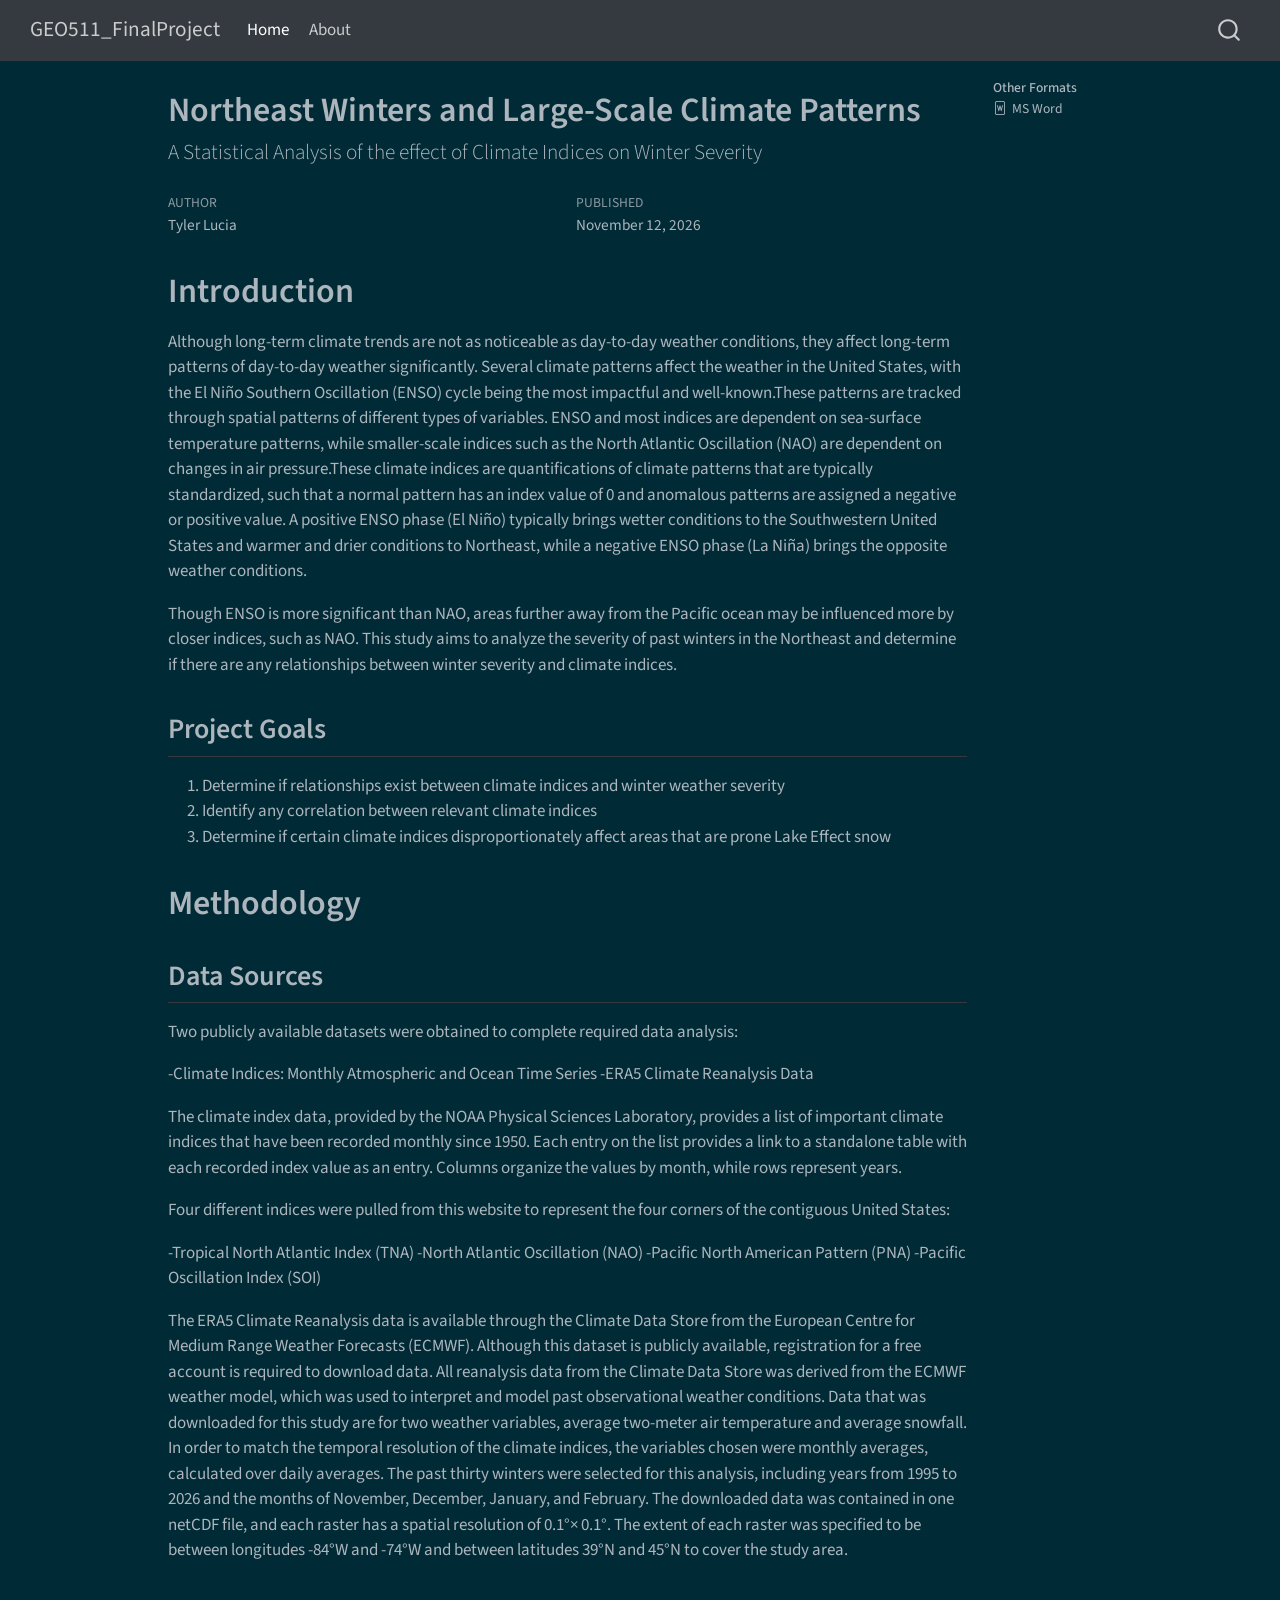
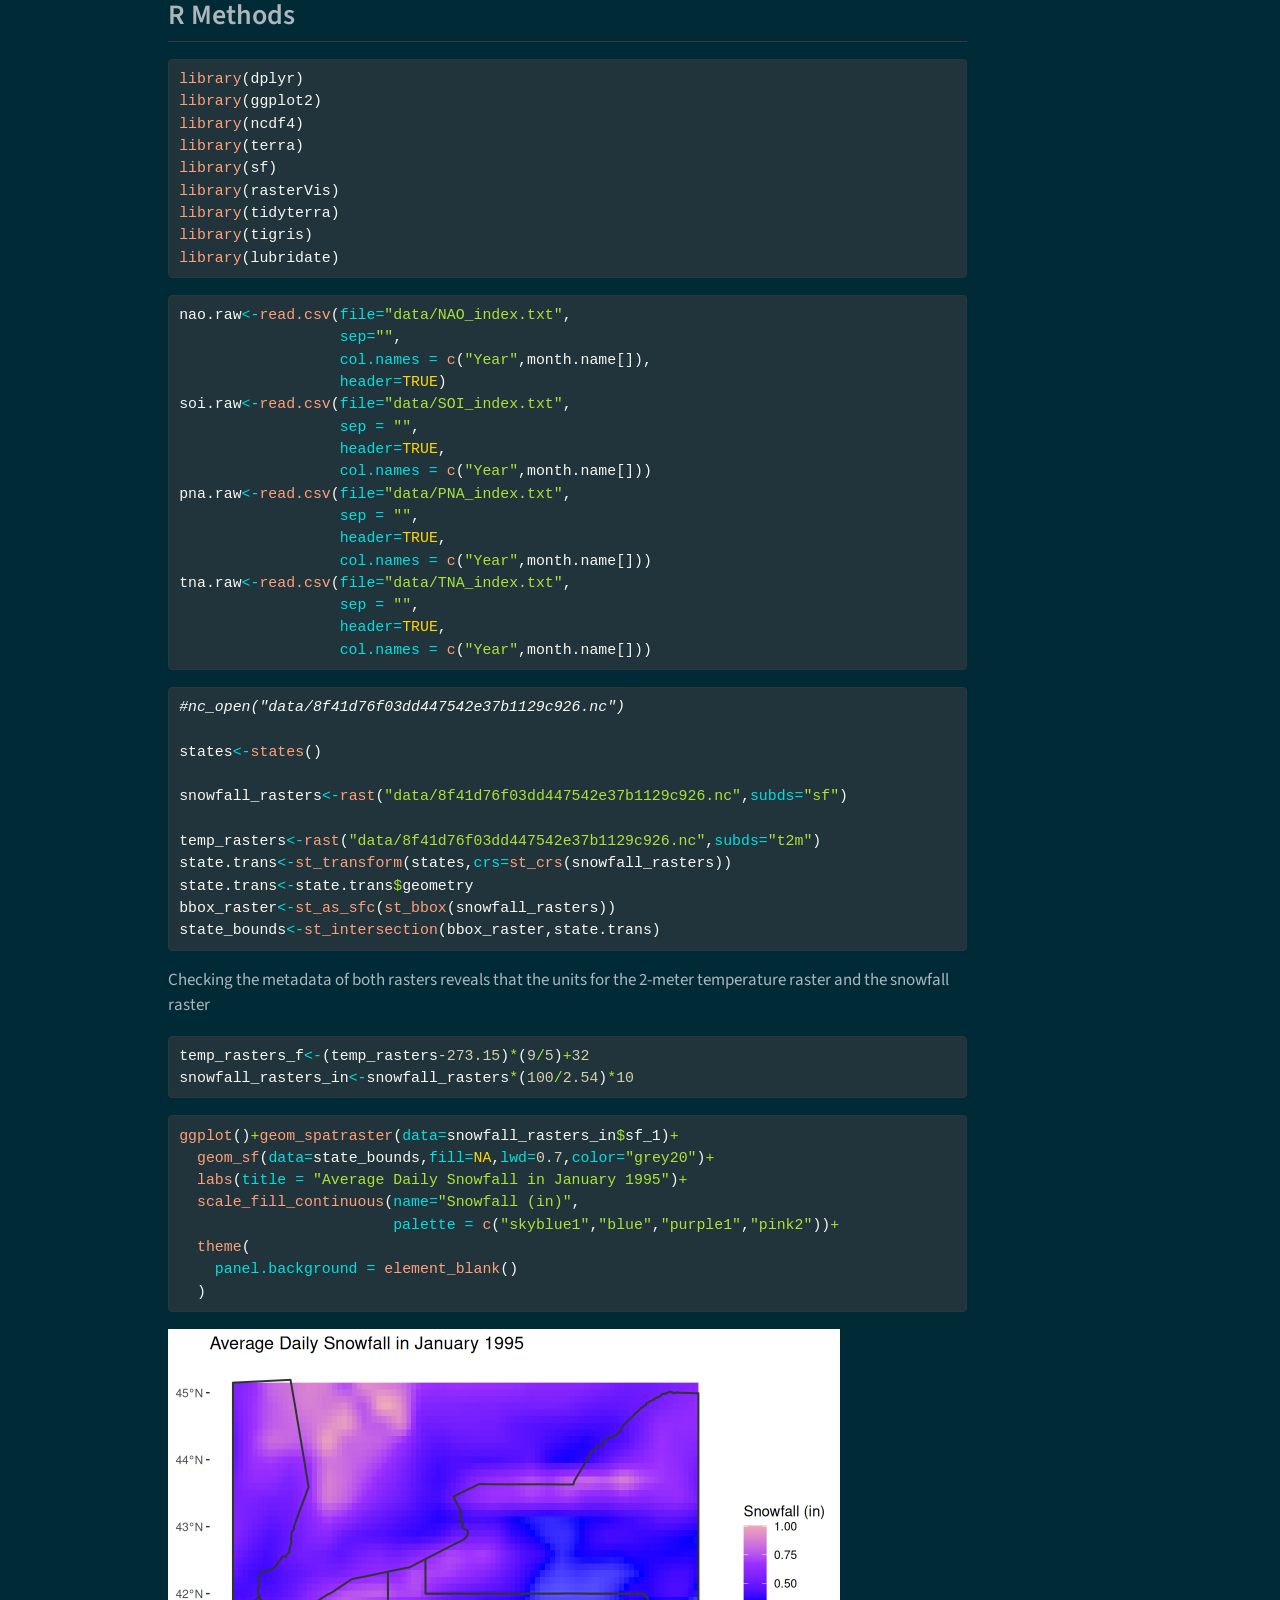
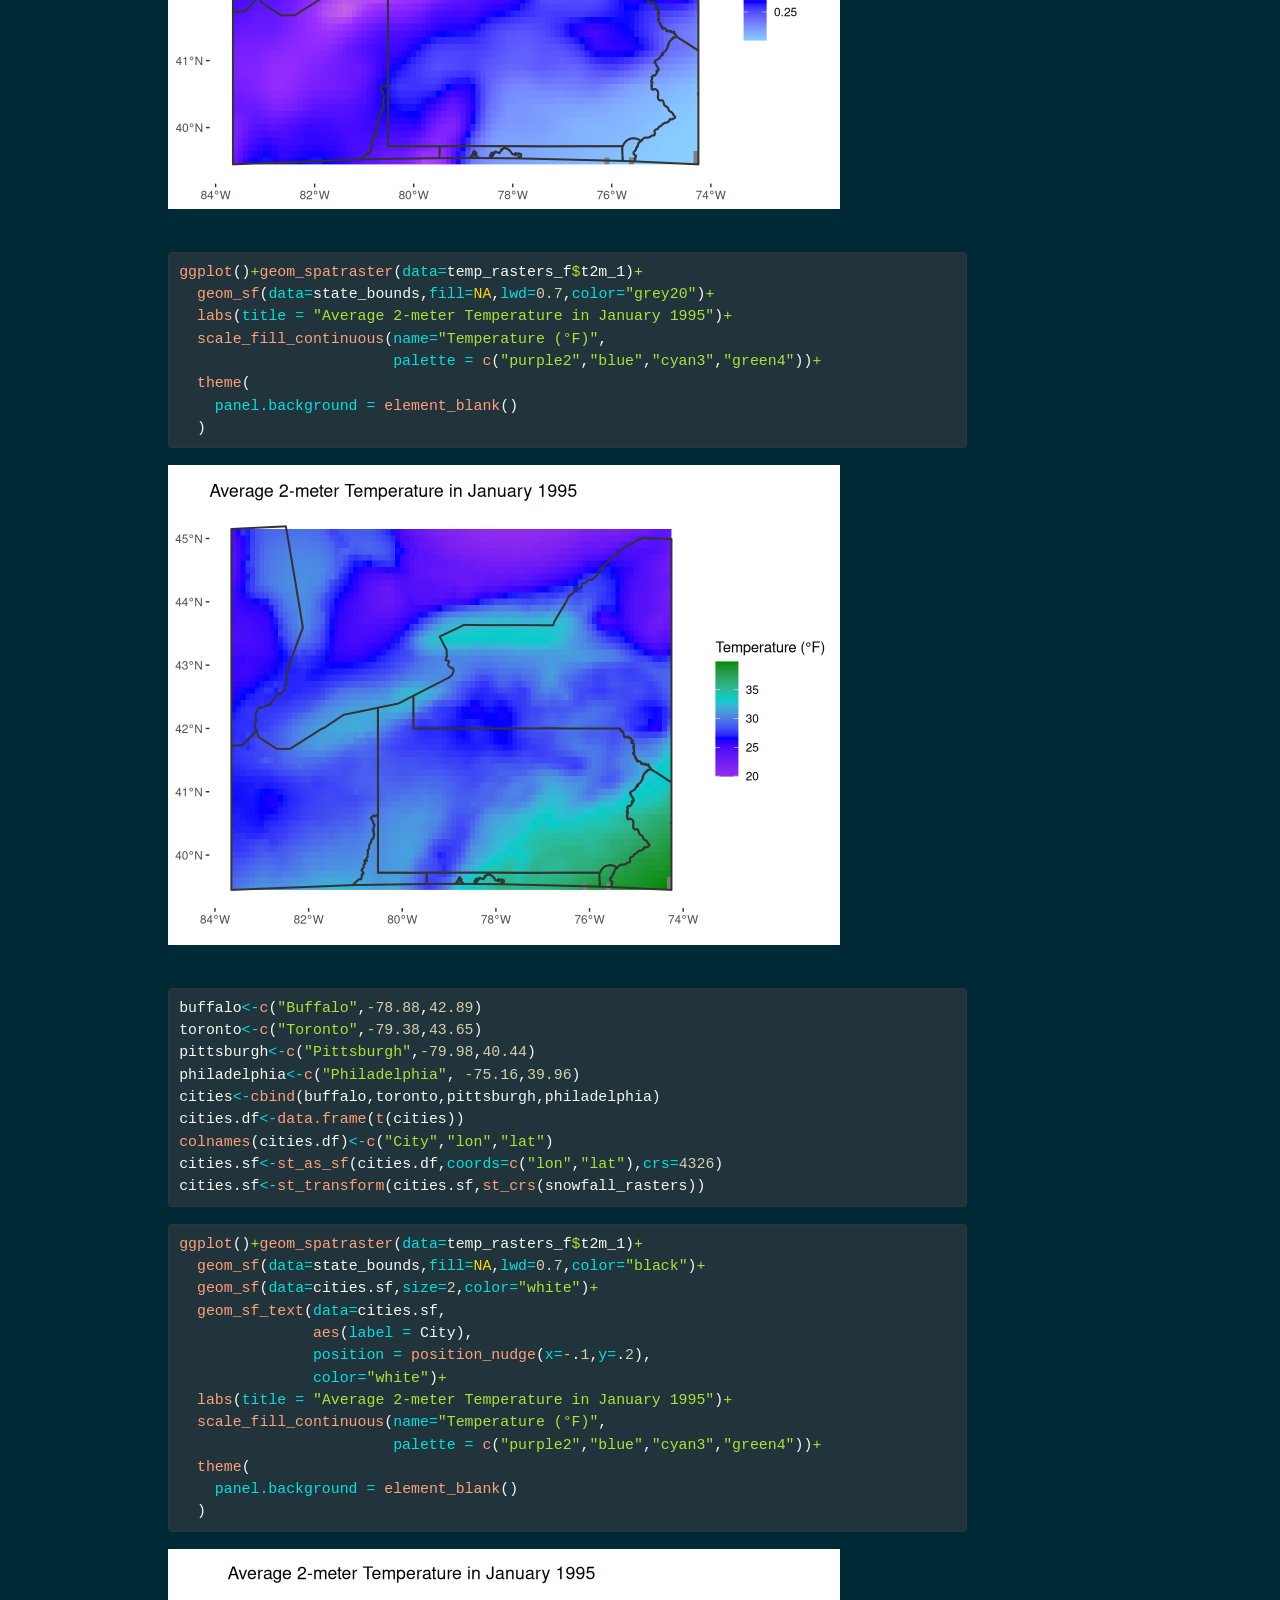
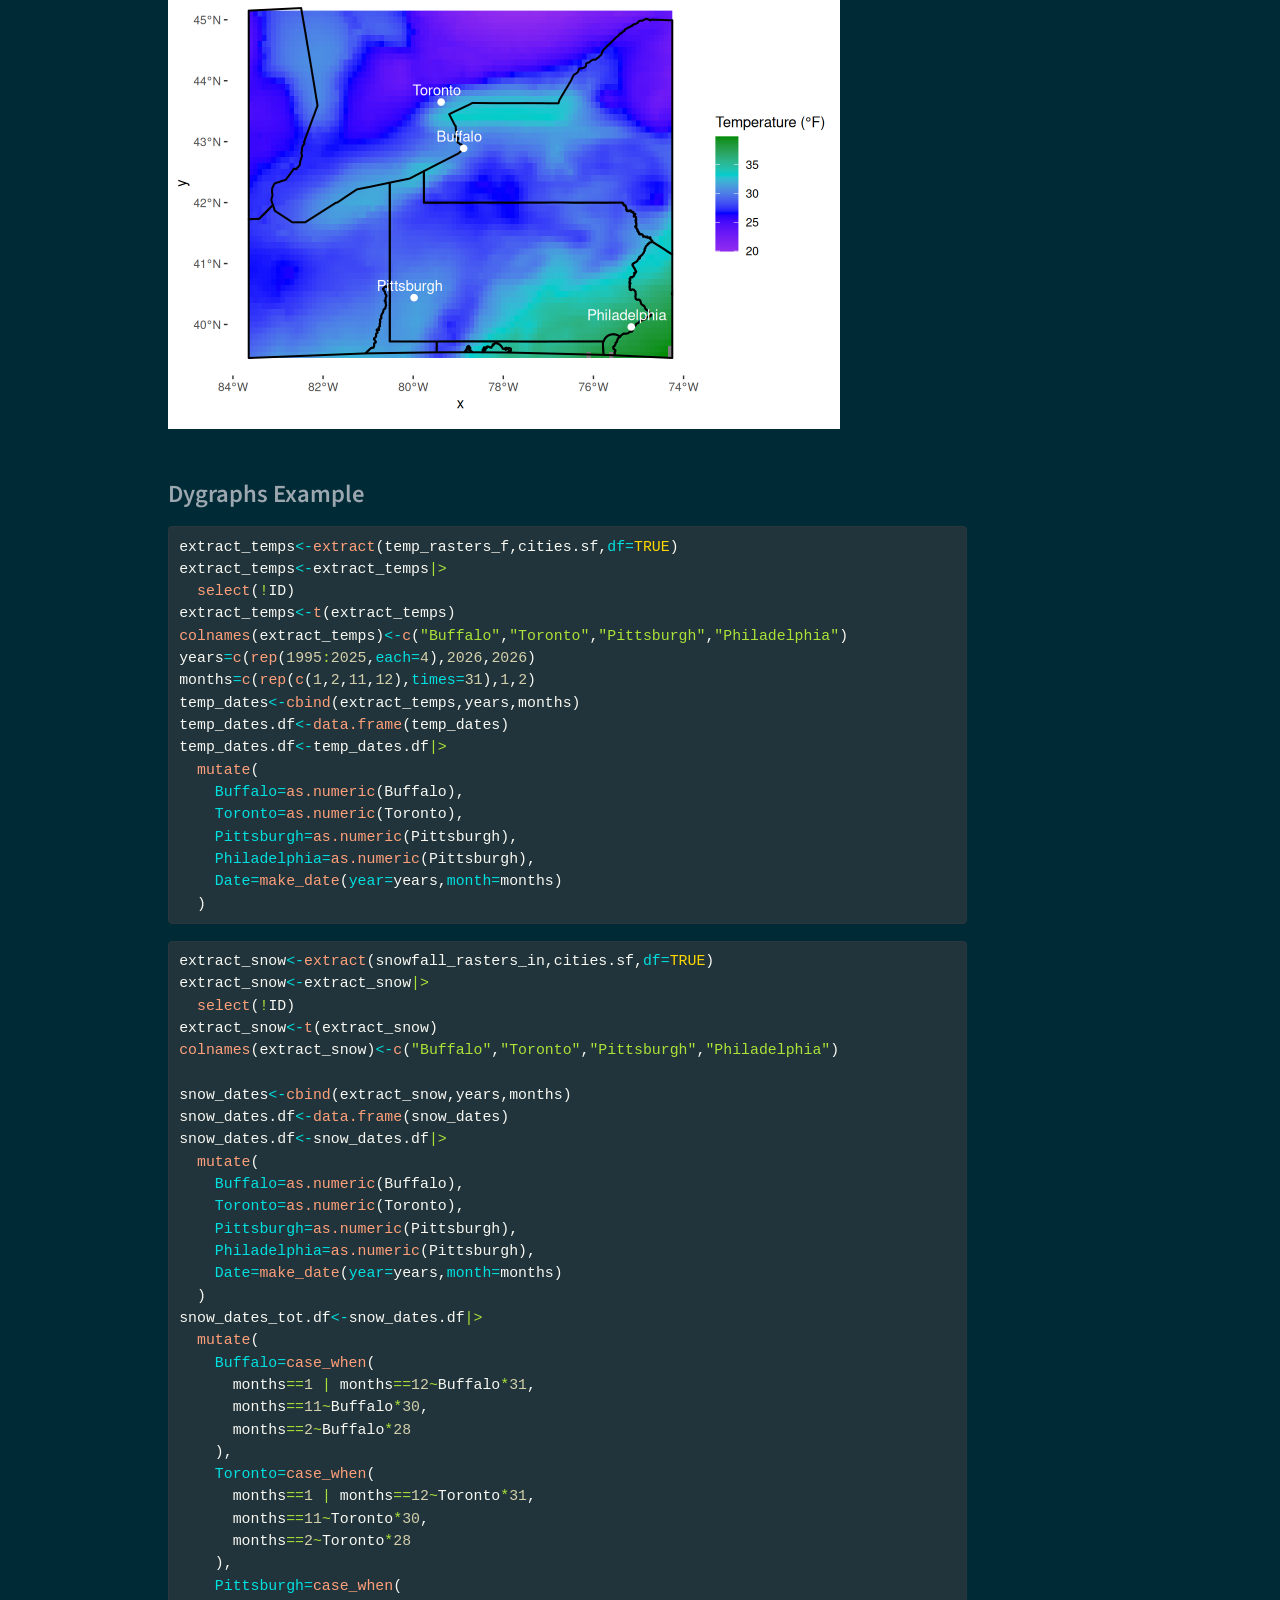
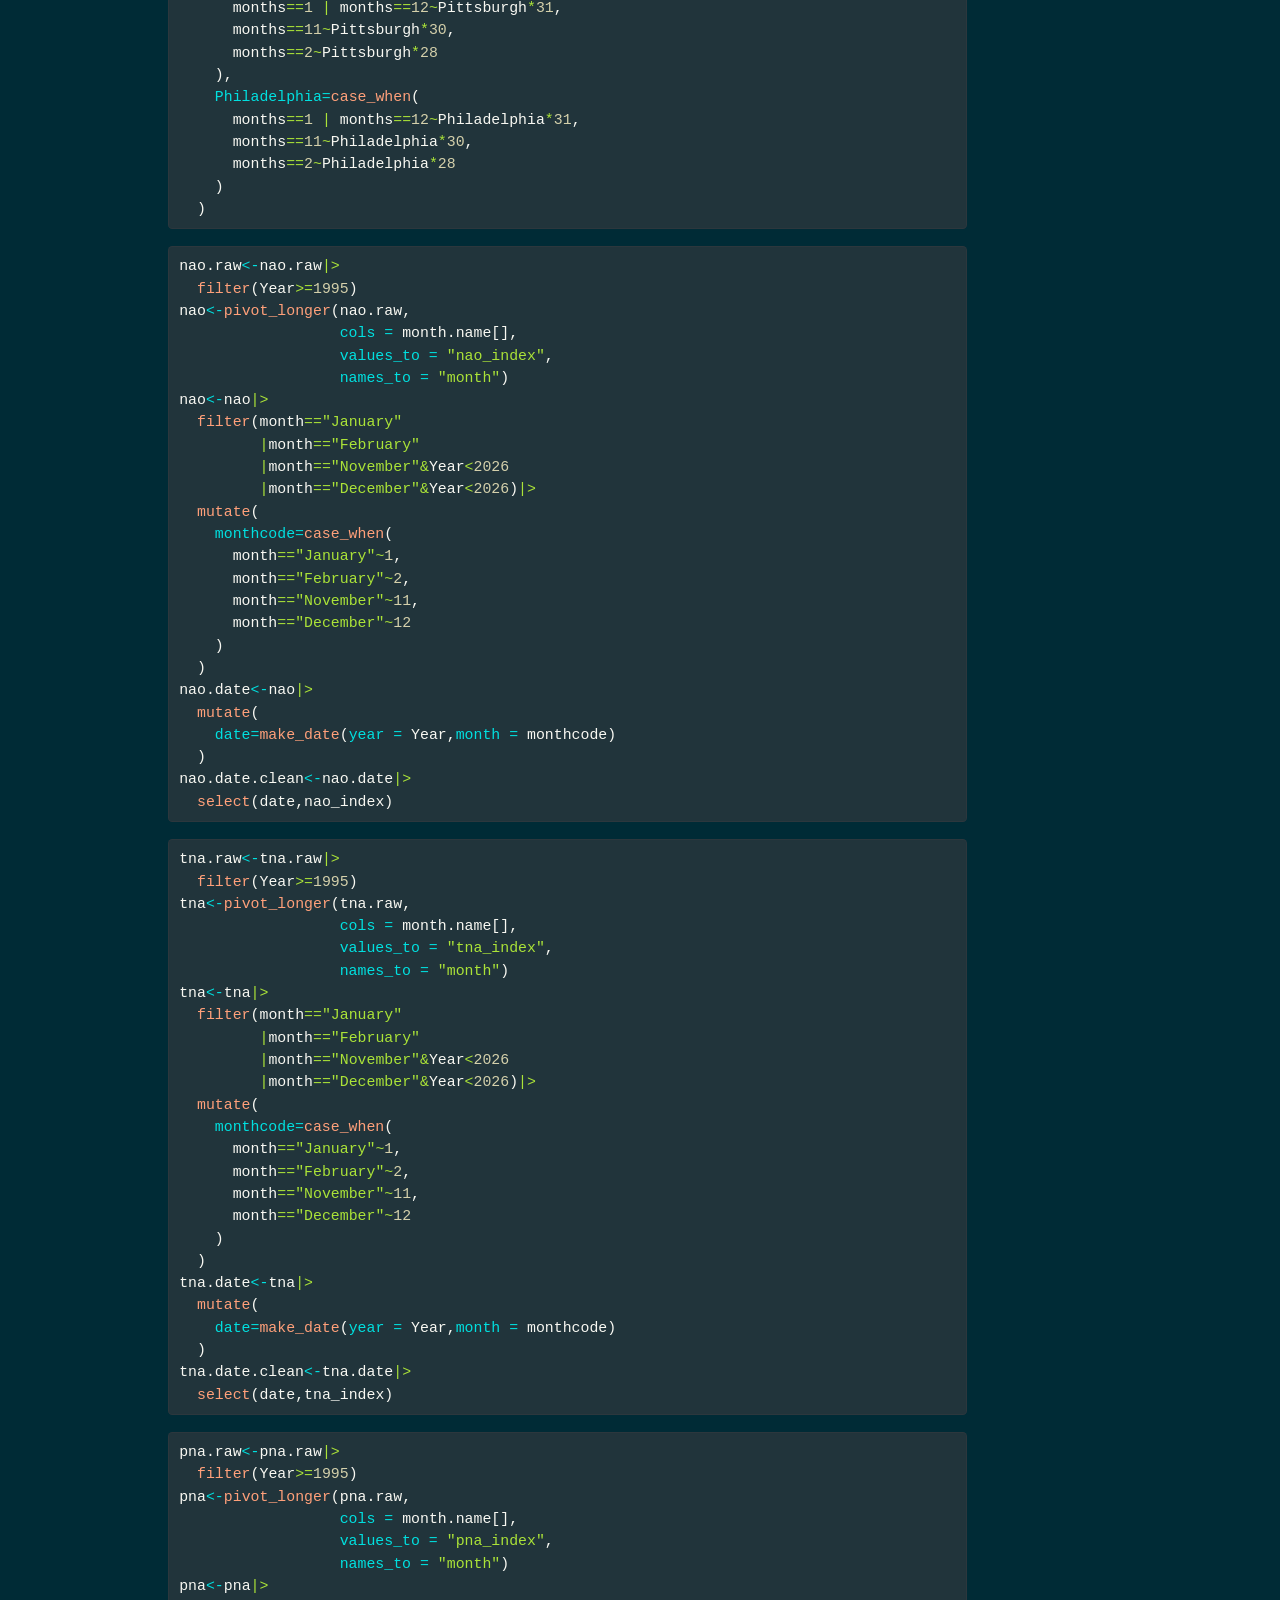
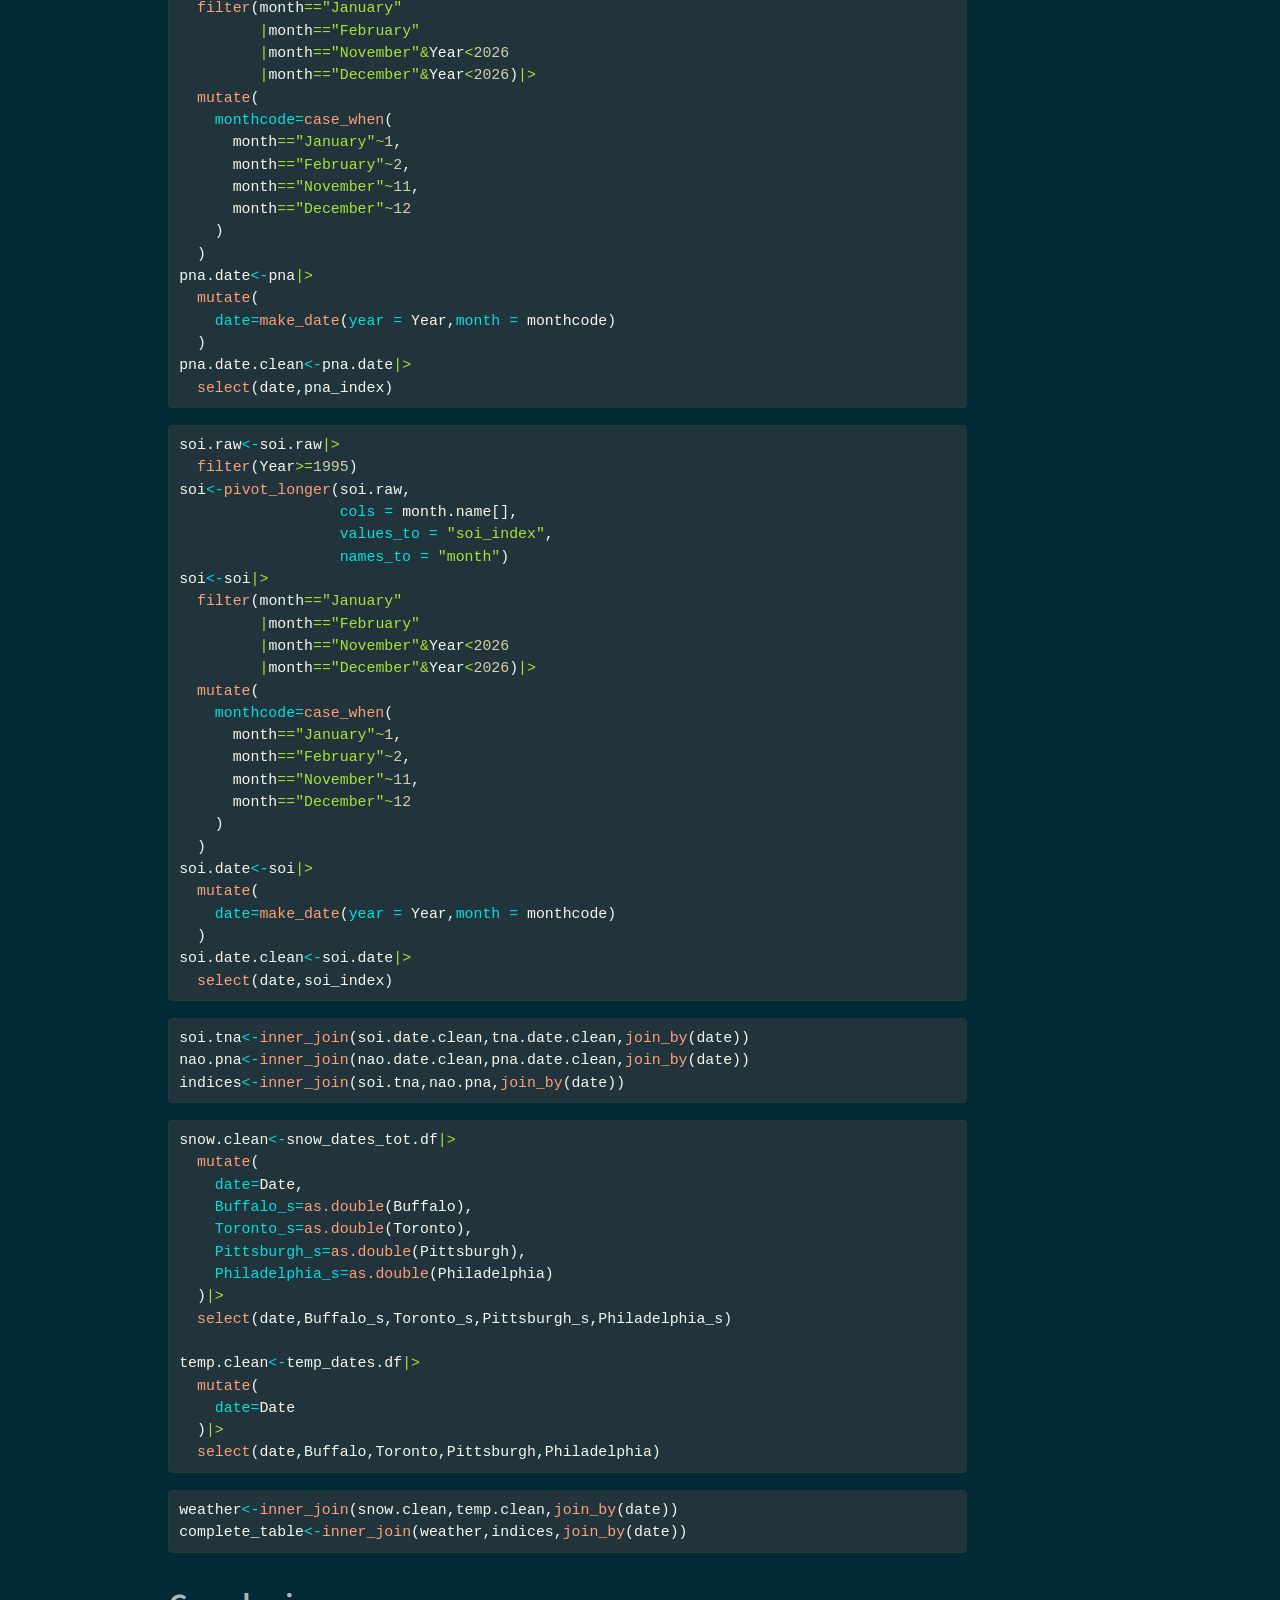
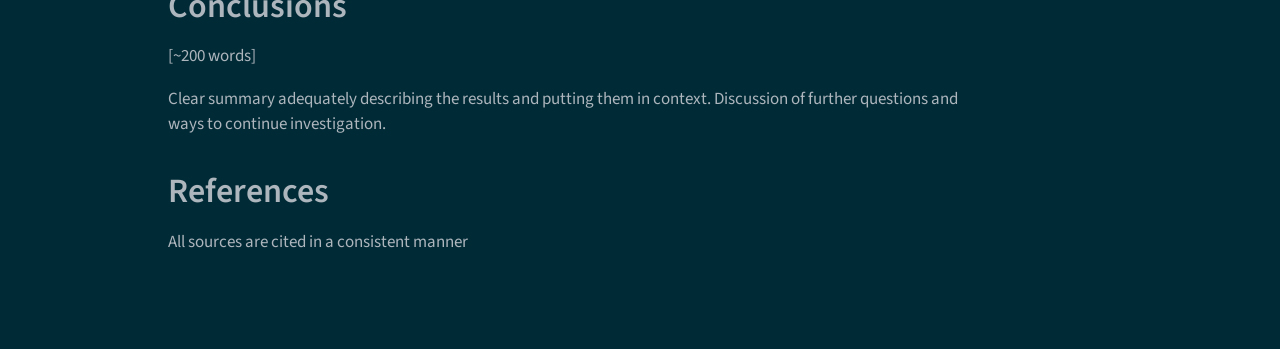
==== commit e56824df: "Built site for gh-pages" ====
--- a/index.html
+++ b/index.html
@@ -115,7 +115,7 @@
 
 </head>
 
-<body class="nav-fixed fullcontent quarto-light"><a id="quarto-skip-link" class="visually-hidden-focusable" href="#quarto-document-content">Skip to main content</a>
+<body class="nav-fixed quarto-light"><a id="quarto-skip-link" class="visually-hidden-focusable" href="#quarto-document-content">Skip to main content</a>
 
 <div id="quarto-search-results"></div>
   <header id="quarto-header" class="headroom fixed-top">
@@ -151,7 +151,9 @@
 <div id="quarto-content" class="quarto-container page-columns page-rows-contents page-layout-article page-navbar">
 <!-- sidebar -->
 <!-- margin-sidebar -->
-    
+    <div id="quarto-margin-sidebar" class="sidebar margin-sidebar">
+        
+    <div class="quarto-alternate-formats"><h2>Other Formats</h2><ul><li><a href="index.docx"><i class="bi bi-file-word"></i>MS Word</a></li></ul></div></div>
 <!-- main -->
 <main class="content" id="quarto-document-content" tabindex="-1">
 
@@ -264,10 +266,11 @@
 <div class="code-copy-outer-scaffold"><div class="sourceCode cell-code" id="cb5"><pre class="sourceCode r code-with-copy"><code class="sourceCode r"><span id="cb5-1"><a href="#cb5-1" aria-hidden="true" tabindex="-1"></a><span class="fu">ggplot</span>()<span class="sc">+</span><span class="fu">geom_spatraster</span>(<span class="at">data=</span>snowfall_rasters_in<span class="sc">$</span>sf_1)<span class="sc">+</span></span>
 <span id="cb5-2"><a href="#cb5-2" aria-hidden="true" tabindex="-1"></a>  <span class="fu">geom_sf</span>(<span class="at">data=</span>state_bounds,<span class="at">fill=</span><span class="cn">NA</span>,<span class="at">lwd=</span><span class="fl">0.7</span>,<span class="at">color=</span><span class="st">"grey20"</span>)<span class="sc">+</span></span>
 <span id="cb5-3"><a href="#cb5-3" aria-hidden="true" tabindex="-1"></a>  <span class="fu">labs</span>(<span class="at">title =</span> <span class="st">"Average Daily Snowfall in January 1995"</span>)<span class="sc">+</span></span>
-<span id="cb5-4"><a href="#cb5-4" aria-hidden="true" tabindex="-1"></a>  <span class="fu">scale_fill_continuous</span>(<span class="at">name=</span><span class="st">"Snowfall (in)"</span>,<span class="at">palette =</span> <span class="fu">c</span>(<span class="st">"skyblue1"</span>,<span class="st">"blue"</span>,<span class="st">"purple1"</span>,<span class="st">"pink2"</span>))<span class="sc">+</span></span>
-<span id="cb5-5"><a href="#cb5-5" aria-hidden="true" tabindex="-1"></a>  <span class="fu">theme</span>(</span>
-<span id="cb5-6"><a href="#cb5-6" aria-hidden="true" tabindex="-1"></a>    <span class="at">panel.background =</span> <span class="fu">element_blank</span>()</span>
-<span id="cb5-7"><a href="#cb5-7" aria-hidden="true" tabindex="-1"></a>  )</span></code></pre></div><button title="Copy to Clipboard" class="code-copy-button"><i class="bi"></i></button></div>
+<span id="cb5-4"><a href="#cb5-4" aria-hidden="true" tabindex="-1"></a>  <span class="fu">scale_fill_continuous</span>(<span class="at">name=</span><span class="st">"Snowfall (in)"</span>,</span>
+<span id="cb5-5"><a href="#cb5-5" aria-hidden="true" tabindex="-1"></a>                        <span class="at">palette =</span> <span class="fu">c</span>(<span class="st">"skyblue1"</span>,<span class="st">"blue"</span>,<span class="st">"purple1"</span>,<span class="st">"pink2"</span>))<span class="sc">+</span></span>
+<span id="cb5-6"><a href="#cb5-6" aria-hidden="true" tabindex="-1"></a>  <span class="fu">theme</span>(</span>
+<span id="cb5-7"><a href="#cb5-7" aria-hidden="true" tabindex="-1"></a>    <span class="at">panel.background =</span> <span class="fu">element_blank</span>()</span>
+<span id="cb5-8"><a href="#cb5-8" aria-hidden="true" tabindex="-1"></a>  )</span></code></pre></div><button title="Copy to Clipboard" class="code-copy-button"><i class="bi"></i></button></div>
 <div class="cell-output-display">
 <div>
 <figure class="figure">
@@ -278,10 +281,11 @@
 <div class="code-copy-outer-scaffold"><div class="sourceCode cell-code" id="cb6"><pre class="sourceCode r code-with-copy"><code class="sourceCode r"><span id="cb6-1"><a href="#cb6-1" aria-hidden="true" tabindex="-1"></a><span class="fu">ggplot</span>()<span class="sc">+</span><span class="fu">geom_spatraster</span>(<span class="at">data=</span>temp_rasters_f<span class="sc">$</span>t2m_1)<span class="sc">+</span></span>
 <span id="cb6-2"><a href="#cb6-2" aria-hidden="true" tabindex="-1"></a>  <span class="fu">geom_sf</span>(<span class="at">data=</span>state_bounds,<span class="at">fill=</span><span class="cn">NA</span>,<span class="at">lwd=</span><span class="fl">0.7</span>,<span class="at">color=</span><span class="st">"grey20"</span>)<span class="sc">+</span></span>
 <span id="cb6-3"><a href="#cb6-3" aria-hidden="true" tabindex="-1"></a>  <span class="fu">labs</span>(<span class="at">title =</span> <span class="st">"Average 2-meter Temperature in January 1995"</span>)<span class="sc">+</span></span>
-<span id="cb6-4"><a href="#cb6-4" aria-hidden="true" tabindex="-1"></a>  <span class="fu">scale_fill_continuous</span>(<span class="at">name=</span><span class="st">"Temperature (°F)"</span>,<span class="at">palette =</span> <span class="fu">c</span>(<span class="st">"purple2"</span>,<span class="st">"blue"</span>,<span class="st">"cyan3"</span>,<span class="st">"green4"</span>))<span class="sc">+</span></span>
-<span id="cb6-5"><a href="#cb6-5" aria-hidden="true" tabindex="-1"></a>  <span class="fu">theme</span>(</span>
-<span id="cb6-6"><a href="#cb6-6" aria-hidden="true" tabindex="-1"></a>    <span class="at">panel.background =</span> <span class="fu">element_blank</span>()</span>
-<span id="cb6-7"><a href="#cb6-7" aria-hidden="true" tabindex="-1"></a>  )</span></code></pre></div><button title="Copy to Clipboard" class="code-copy-button"><i class="bi"></i></button></div>
+<span id="cb6-4"><a href="#cb6-4" aria-hidden="true" tabindex="-1"></a>  <span class="fu">scale_fill_continuous</span>(<span class="at">name=</span><span class="st">"Temperature (°F)"</span>,</span>
+<span id="cb6-5"><a href="#cb6-5" aria-hidden="true" tabindex="-1"></a>                        <span class="at">palette =</span> <span class="fu">c</span>(<span class="st">"purple2"</span>,<span class="st">"blue"</span>,<span class="st">"cyan3"</span>,<span class="st">"green4"</span>))<span class="sc">+</span></span>
+<span id="cb6-6"><a href="#cb6-6" aria-hidden="true" tabindex="-1"></a>  <span class="fu">theme</span>(</span>
+<span id="cb6-7"><a href="#cb6-7" aria-hidden="true" tabindex="-1"></a>    <span class="at">panel.background =</span> <span class="fu">element_blank</span>()</span>
+<span id="cb6-8"><a href="#cb6-8" aria-hidden="true" tabindex="-1"></a>  )</span></code></pre></div><button title="Copy to Clipboard" class="code-copy-button"><i class="bi"></i></button></div>
 <div class="cell-output-display">
 <div>
 <figure class="figure">
@@ -310,10 +314,11 @@
 <span id="cb8-6"><a href="#cb8-6" aria-hidden="true" tabindex="-1"></a>               <span class="at">position =</span> <span class="fu">position_nudge</span>(<span class="at">x=</span><span class="sc">-</span>.<span class="dv">1</span>,<span class="at">y=</span>.<span class="dv">2</span>),</span>
 <span id="cb8-7"><a href="#cb8-7" aria-hidden="true" tabindex="-1"></a>               <span class="at">color=</span><span class="st">"white"</span>)<span class="sc">+</span></span>
 <span id="cb8-8"><a href="#cb8-8" aria-hidden="true" tabindex="-1"></a>  <span class="fu">labs</span>(<span class="at">title =</span> <span class="st">"Average 2-meter Temperature in January 1995"</span>)<span class="sc">+</span></span>
-<span id="cb8-9"><a href="#cb8-9" aria-hidden="true" tabindex="-1"></a>  <span class="fu">scale_fill_continuous</span>(<span class="at">name=</span><span class="st">"Temperature (°F)"</span>,<span class="at">palette =</span> <span class="fu">c</span>(<span class="st">"purple2"</span>,<span class="st">"blue"</span>,<span class="st">"cyan3"</span>,<span class="st">"green4"</span>))<span class="sc">+</span></span>
-<span id="cb8-10"><a href="#cb8-10" aria-hidden="true" tabindex="-1"></a>  <span class="fu">theme</span>(</span>
-<span id="cb8-11"><a href="#cb8-11" aria-hidden="true" tabindex="-1"></a>    <span class="at">panel.background =</span> <span class="fu">element_blank</span>()</span>
-<span id="cb8-12"><a href="#cb8-12" aria-hidden="true" tabindex="-1"></a>  )</span></code></pre></div><button title="Copy to Clipboard" class="code-copy-button"><i class="bi"></i></button></div>
+<span id="cb8-9"><a href="#cb8-9" aria-hidden="true" tabindex="-1"></a>  <span class="fu">scale_fill_continuous</span>(<span class="at">name=</span><span class="st">"Temperature (°F)"</span>,</span>
+<span id="cb8-10"><a href="#cb8-10" aria-hidden="true" tabindex="-1"></a>                        <span class="at">palette =</span> <span class="fu">c</span>(<span class="st">"purple2"</span>,<span class="st">"blue"</span>,<span class="st">"cyan3"</span>,<span class="st">"green4"</span>))<span class="sc">+</span></span>
+<span id="cb8-11"><a href="#cb8-11" aria-hidden="true" tabindex="-1"></a>  <span class="fu">theme</span>(</span>
+<span id="cb8-12"><a href="#cb8-12" aria-hidden="true" tabindex="-1"></a>    <span class="at">panel.background =</span> <span class="fu">element_blank</span>()</span>
+<span id="cb8-13"><a href="#cb8-13" aria-hidden="true" tabindex="-1"></a>  )</span></code></pre></div><button title="Copy to Clipboard" class="code-copy-button"><i class="bi"></i></button></div>
 <div class="cell-output-display">
 <div>
 <figure class="figure">
@@ -387,86 +392,110 @@
 <div class="cell">
 <div class="code-copy-outer-scaffold"><div class="sourceCode cell-code" id="cb11"><pre class="sourceCode r code-with-copy"><code class="sourceCode r"><span id="cb11-1"><a href="#cb11-1" aria-hidden="true" tabindex="-1"></a>nao.raw<span class="ot">&lt;-</span>nao.raw<span class="sc">|&gt;</span></span>
 <span id="cb11-2"><a href="#cb11-2" aria-hidden="true" tabindex="-1"></a>  <span class="fu">filter</span>(Year<span class="sc">&gt;=</span><span class="dv">1995</span>)</span>
-<span id="cb11-3"><a href="#cb11-3" aria-hidden="true" tabindex="-1"></a>nao<span class="ot">&lt;-</span><span class="fu">pivot_longer</span>(nao.raw,<span class="at">cols =</span> month.name[],<span class="at">values_to =</span> <span class="st">"nao_index"</span>,<span class="at">names_to =</span> <span class="st">"month"</span>)</span>
-<span id="cb11-4"><a href="#cb11-4" aria-hidden="true" tabindex="-1"></a>nao<span class="ot">&lt;-</span>nao<span class="sc">|&gt;</span></span>
-<span id="cb11-5"><a href="#cb11-5" aria-hidden="true" tabindex="-1"></a>  <span class="fu">filter</span>(month<span class="sc">==</span><span class="st">"January"</span><span class="sc">|</span>month<span class="sc">==</span><span class="st">"February"</span><span class="sc">|</span>month<span class="sc">==</span><span class="st">"November"</span><span class="sc">&amp;</span>Year<span class="sc">&lt;</span><span class="dv">2026</span><span class="sc">|</span>month<span class="sc">==</span><span class="st">"December"</span><span class="sc">&amp;</span>Year<span class="sc">&lt;</span><span class="dv">2026</span>)<span class="sc">|&gt;</span></span>
-<span id="cb11-6"><a href="#cb11-6" aria-hidden="true" tabindex="-1"></a>  <span class="fu">mutate</span>(</span>
-<span id="cb11-7"><a href="#cb11-7" aria-hidden="true" tabindex="-1"></a>    <span class="at">monthcode=</span><span class="fu">case_when</span>(</span>
-<span id="cb11-8"><a href="#cb11-8" aria-hidden="true" tabindex="-1"></a>      month<span class="sc">==</span><span class="st">"January"</span><span class="sc">~</span><span class="dv">1</span>,</span>
-<span id="cb11-9"><a href="#cb11-9" aria-hidden="true" tabindex="-1"></a>      month<span class="sc">==</span><span class="st">"February"</span><span class="sc">~</span><span class="dv">2</span>,</span>
-<span id="cb11-10"><a href="#cb11-10" aria-hidden="true" tabindex="-1"></a>      month<span class="sc">==</span><span class="st">"November"</span><span class="sc">~</span><span class="dv">11</span>,</span>
-<span id="cb11-11"><a href="#cb11-11" aria-hidden="true" tabindex="-1"></a>      month<span class="sc">==</span><span class="st">"December"</span><span class="sc">~</span><span class="dv">12</span></span>
-<span id="cb11-12"><a href="#cb11-12" aria-hidden="true" tabindex="-1"></a>    )</span>
-<span id="cb11-13"><a href="#cb11-13" aria-hidden="true" tabindex="-1"></a>  )</span>
-<span id="cb11-14"><a href="#cb11-14" aria-hidden="true" tabindex="-1"></a>nao.date<span class="ot">&lt;-</span>nao<span class="sc">|&gt;</span></span>
-<span id="cb11-15"><a href="#cb11-15" aria-hidden="true" tabindex="-1"></a>  <span class="fu">mutate</span>(</span>
-<span id="cb11-16"><a href="#cb11-16" aria-hidden="true" tabindex="-1"></a>    <span class="at">date=</span><span class="fu">make_date</span>(<span class="at">year =</span> Year,<span class="at">month =</span> monthcode)</span>
-<span id="cb11-17"><a href="#cb11-17" aria-hidden="true" tabindex="-1"></a>  )</span>
-<span id="cb11-18"><a href="#cb11-18" aria-hidden="true" tabindex="-1"></a>nao.date.clean<span class="ot">&lt;-</span>nao.date<span class="sc">|&gt;</span></span>
-<span id="cb11-19"><a href="#cb11-19" aria-hidden="true" tabindex="-1"></a>  <span class="fu">select</span>(date,nao_index)</span></code></pre></div><button title="Copy to Clipboard" class="code-copy-button"><i class="bi"></i></button></div>
+<span id="cb11-3"><a href="#cb11-3" aria-hidden="true" tabindex="-1"></a>nao<span class="ot">&lt;-</span><span class="fu">pivot_longer</span>(nao.raw,</span>
+<span id="cb11-4"><a href="#cb11-4" aria-hidden="true" tabindex="-1"></a>                  <span class="at">cols =</span> month.name[],</span>
+<span id="cb11-5"><a href="#cb11-5" aria-hidden="true" tabindex="-1"></a>                  <span class="at">values_to =</span> <span class="st">"nao_index"</span>,</span>
+<span id="cb11-6"><a href="#cb11-6" aria-hidden="true" tabindex="-1"></a>                  <span class="at">names_to =</span> <span class="st">"month"</span>)</span>
+<span id="cb11-7"><a href="#cb11-7" aria-hidden="true" tabindex="-1"></a>nao<span class="ot">&lt;-</span>nao<span class="sc">|&gt;</span></span>
+<span id="cb11-8"><a href="#cb11-8" aria-hidden="true" tabindex="-1"></a>  <span class="fu">filter</span>(month<span class="sc">==</span><span class="st">"January"</span></span>
+<span id="cb11-9"><a href="#cb11-9" aria-hidden="true" tabindex="-1"></a>         <span class="sc">|</span>month<span class="sc">==</span><span class="st">"February"</span></span>
+<span id="cb11-10"><a href="#cb11-10" aria-hidden="true" tabindex="-1"></a>         <span class="sc">|</span>month<span class="sc">==</span><span class="st">"November"</span><span class="sc">&amp;</span>Year<span class="sc">&lt;</span><span class="dv">2026</span></span>
+<span id="cb11-11"><a href="#cb11-11" aria-hidden="true" tabindex="-1"></a>         <span class="sc">|</span>month<span class="sc">==</span><span class="st">"December"</span><span class="sc">&amp;</span>Year<span class="sc">&lt;</span><span class="dv">2026</span>)<span class="sc">|&gt;</span></span>
+<span id="cb11-12"><a href="#cb11-12" aria-hidden="true" tabindex="-1"></a>  <span class="fu">mutate</span>(</span>
+<span id="cb11-13"><a href="#cb11-13" aria-hidden="true" tabindex="-1"></a>    <span class="at">monthcode=</span><span class="fu">case_when</span>(</span>
+<span id="cb11-14"><a href="#cb11-14" aria-hidden="true" tabindex="-1"></a>      month<span class="sc">==</span><span class="st">"January"</span><span class="sc">~</span><span class="dv">1</span>,</span>
+<span id="cb11-15"><a href="#cb11-15" aria-hidden="true" tabindex="-1"></a>      month<span class="sc">==</span><span class="st">"February"</span><span class="sc">~</span><span class="dv">2</span>,</span>
+<span id="cb11-16"><a href="#cb11-16" aria-hidden="true" tabindex="-1"></a>      month<span class="sc">==</span><span class="st">"November"</span><span class="sc">~</span><span class="dv">11</span>,</span>
+<span id="cb11-17"><a href="#cb11-17" aria-hidden="true" tabindex="-1"></a>      month<span class="sc">==</span><span class="st">"December"</span><span class="sc">~</span><span class="dv">12</span></span>
+<span id="cb11-18"><a href="#cb11-18" aria-hidden="true" tabindex="-1"></a>    )</span>
+<span id="cb11-19"><a href="#cb11-19" aria-hidden="true" tabindex="-1"></a>  )</span>
+<span id="cb11-20"><a href="#cb11-20" aria-hidden="true" tabindex="-1"></a>nao.date<span class="ot">&lt;-</span>nao<span class="sc">|&gt;</span></span>
+<span id="cb11-21"><a href="#cb11-21" aria-hidden="true" tabindex="-1"></a>  <span class="fu">mutate</span>(</span>
+<span id="cb11-22"><a href="#cb11-22" aria-hidden="true" tabindex="-1"></a>    <span class="at">date=</span><span class="fu">make_date</span>(<span class="at">year =</span> Year,<span class="at">month =</span> monthcode)</span>
+<span id="cb11-23"><a href="#cb11-23" aria-hidden="true" tabindex="-1"></a>  )</span>
+<span id="cb11-24"><a href="#cb11-24" aria-hidden="true" tabindex="-1"></a>nao.date.clean<span class="ot">&lt;-</span>nao.date<span class="sc">|&gt;</span></span>
+<span id="cb11-25"><a href="#cb11-25" aria-hidden="true" tabindex="-1"></a>  <span class="fu">select</span>(date,nao_index)</span></code></pre></div><button title="Copy to Clipboard" class="code-copy-button"><i class="bi"></i></button></div>
 </div>
 <div class="cell">
 <div class="code-copy-outer-scaffold"><div class="sourceCode cell-code" id="cb12"><pre class="sourceCode r code-with-copy"><code class="sourceCode r"><span id="cb12-1"><a href="#cb12-1" aria-hidden="true" tabindex="-1"></a>tna.raw<span class="ot">&lt;-</span>tna.raw<span class="sc">|&gt;</span></span>
 <span id="cb12-2"><a href="#cb12-2" aria-hidden="true" tabindex="-1"></a>  <span class="fu">filter</span>(Year<span class="sc">&gt;=</span><span class="dv">1995</span>)</span>
-<span id="cb12-3"><a href="#cb12-3" aria-hidden="true" tabindex="-1"></a>tna<span class="ot">&lt;-</span><span class="fu">pivot_longer</span>(tna.raw,<span class="at">cols =</span> month.name[],<span class="at">values_to =</span> <span class="st">"tna_index"</span>,<span class="at">names_to =</span> <span class="st">"month"</span>)</span>
-<span id="cb12-4"><a href="#cb12-4" aria-hidden="true" tabindex="-1"></a>tna<span class="ot">&lt;-</span>tna<span class="sc">|&gt;</span></span>
-<span id="cb12-5"><a href="#cb12-5" aria-hidden="true" tabindex="-1"></a>  <span class="fu">filter</span>(month<span class="sc">==</span><span class="st">"January"</span><span class="sc">|</span>month<span class="sc">==</span><span class="st">"February"</span><span class="sc">|</span>month<span class="sc">==</span><span class="st">"November"</span><span class="sc">&amp;</span>Year<span class="sc">&lt;</span><span class="dv">2026</span><span class="sc">|</span>month<span class="sc">==</span><span class="st">"December"</span><span class="sc">&amp;</span>Year<span class="sc">&lt;</span><span class="dv">2026</span>)<span class="sc">|&gt;</span></span>
-<span id="cb12-6"><a href="#cb12-6" aria-hidden="true" tabindex="-1"></a>  <span class="fu">mutate</span>(</span>
-<span id="cb12-7"><a href="#cb12-7" aria-hidden="true" tabindex="-1"></a>    <span class="at">monthcode=</span><span class="fu">case_when</span>(</span>
-<span id="cb12-8"><a href="#cb12-8" aria-hidden="true" tabindex="-1"></a>      month<span class="sc">==</span><span class="st">"January"</span><span class="sc">~</span><span class="dv">1</span>,</span>
-<span id="cb12-9"><a href="#cb12-9" aria-hidden="true" tabindex="-1"></a>      month<span class="sc">==</span><span class="st">"February"</span><span class="sc">~</span><span class="dv">2</span>,</span>
-<span id="cb12-10"><a href="#cb12-10" aria-hidden="true" tabindex="-1"></a>      month<span class="sc">==</span><span class="st">"November"</span><span class="sc">~</span><span class="dv">11</span>,</span>
-<span id="cb12-11"><a href="#cb12-11" aria-hidden="true" tabindex="-1"></a>      month<span class="sc">==</span><span class="st">"December"</span><span class="sc">~</span><span class="dv">12</span></span>
-<span id="cb12-12"><a href="#cb12-12" aria-hidden="true" tabindex="-1"></a>    )</span>
-<span id="cb12-13"><a href="#cb12-13" aria-hidden="true" tabindex="-1"></a>  )</span>
-<span id="cb12-14"><a href="#cb12-14" aria-hidden="true" tabindex="-1"></a>tna.date<span class="ot">&lt;-</span>tna<span class="sc">|&gt;</span></span>
-<span id="cb12-15"><a href="#cb12-15" aria-hidden="true" tabindex="-1"></a>  <span class="fu">mutate</span>(</span>
-<span id="cb12-16"><a href="#cb12-16" aria-hidden="true" tabindex="-1"></a>    <span class="at">date=</span><span class="fu">make_date</span>(<span class="at">year =</span> Year,<span class="at">month =</span> monthcode)</span>
-<span id="cb12-17"><a href="#cb12-17" aria-hidden="true" tabindex="-1"></a>  )</span>
-<span id="cb12-18"><a href="#cb12-18" aria-hidden="true" tabindex="-1"></a>tna.date.clean<span class="ot">&lt;-</span>tna.date<span class="sc">|&gt;</span></span>
-<span id="cb12-19"><a href="#cb12-19" aria-hidden="true" tabindex="-1"></a>  <span class="fu">select</span>(date,tna_index)</span></code></pre></div><button title="Copy to Clipboard" class="code-copy-button"><i class="bi"></i></button></div>
+<span id="cb12-3"><a href="#cb12-3" aria-hidden="true" tabindex="-1"></a>tna<span class="ot">&lt;-</span><span class="fu">pivot_longer</span>(tna.raw,</span>
+<span id="cb12-4"><a href="#cb12-4" aria-hidden="true" tabindex="-1"></a>                  <span class="at">cols =</span> month.name[],</span>
+<span id="cb12-5"><a href="#cb12-5" aria-hidden="true" tabindex="-1"></a>                  <span class="at">values_to =</span> <span class="st">"tna_index"</span>,</span>
+<span id="cb12-6"><a href="#cb12-6" aria-hidden="true" tabindex="-1"></a>                  <span class="at">names_to =</span> <span class="st">"month"</span>)</span>
+<span id="cb12-7"><a href="#cb12-7" aria-hidden="true" tabindex="-1"></a>tna<span class="ot">&lt;-</span>tna<span class="sc">|&gt;</span></span>
+<span id="cb12-8"><a href="#cb12-8" aria-hidden="true" tabindex="-1"></a>  <span class="fu">filter</span>(month<span class="sc">==</span><span class="st">"January"</span></span>
+<span id="cb12-9"><a href="#cb12-9" aria-hidden="true" tabindex="-1"></a>         <span class="sc">|</span>month<span class="sc">==</span><span class="st">"February"</span></span>
+<span id="cb12-10"><a href="#cb12-10" aria-hidden="true" tabindex="-1"></a>         <span class="sc">|</span>month<span class="sc">==</span><span class="st">"November"</span><span class="sc">&amp;</span>Year<span class="sc">&lt;</span><span class="dv">2026</span></span>
+<span id="cb12-11"><a href="#cb12-11" aria-hidden="true" tabindex="-1"></a>         <span class="sc">|</span>month<span class="sc">==</span><span class="st">"December"</span><span class="sc">&amp;</span>Year<span class="sc">&lt;</span><span class="dv">2026</span>)<span class="sc">|&gt;</span></span>
+<span id="cb12-12"><a href="#cb12-12" aria-hidden="true" tabindex="-1"></a>  <span class="fu">mutate</span>(</span>
+<span id="cb12-13"><a href="#cb12-13" aria-hidden="true" tabindex="-1"></a>    <span class="at">monthcode=</span><span class="fu">case_when</span>(</span>
+<span id="cb12-14"><a href="#cb12-14" aria-hidden="true" tabindex="-1"></a>      month<span class="sc">==</span><span class="st">"January"</span><span class="sc">~</span><span class="dv">1</span>,</span>
+<span id="cb12-15"><a href="#cb12-15" aria-hidden="true" tabindex="-1"></a>      month<span class="sc">==</span><span class="st">"February"</span><span class="sc">~</span><span class="dv">2</span>,</span>
+<span id="cb12-16"><a href="#cb12-16" aria-hidden="true" tabindex="-1"></a>      month<span class="sc">==</span><span class="st">"November"</span><span class="sc">~</span><span class="dv">11</span>,</span>
+<span id="cb12-17"><a href="#cb12-17" aria-hidden="true" tabindex="-1"></a>      month<span class="sc">==</span><span class="st">"December"</span><span class="sc">~</span><span class="dv">12</span></span>
+<span id="cb12-18"><a href="#cb12-18" aria-hidden="true" tabindex="-1"></a>    )</span>
+<span id="cb12-19"><a href="#cb12-19" aria-hidden="true" tabindex="-1"></a>  )</span>
+<span id="cb12-20"><a href="#cb12-20" aria-hidden="true" tabindex="-1"></a>tna.date<span class="ot">&lt;-</span>tna<span class="sc">|&gt;</span></span>
+<span id="cb12-21"><a href="#cb12-21" aria-hidden="true" tabindex="-1"></a>  <span class="fu">mutate</span>(</span>
+<span id="cb12-22"><a href="#cb12-22" aria-hidden="true" tabindex="-1"></a>    <span class="at">date=</span><span class="fu">make_date</span>(<span class="at">year =</span> Year,<span class="at">month =</span> monthcode)</span>
+<span id="cb12-23"><a href="#cb12-23" aria-hidden="true" tabindex="-1"></a>  )</span>
+<span id="cb12-24"><a href="#cb12-24" aria-hidden="true" tabindex="-1"></a>tna.date.clean<span class="ot">&lt;-</span>tna.date<span class="sc">|&gt;</span></span>
+<span id="cb12-25"><a href="#cb12-25" aria-hidden="true" tabindex="-1"></a>  <span class="fu">select</span>(date,tna_index)</span></code></pre></div><button title="Copy to Clipboard" class="code-copy-button"><i class="bi"></i></button></div>
 </div>
 <div class="cell">
 <div class="code-copy-outer-scaffold"><div class="sourceCode cell-code" id="cb13"><pre class="sourceCode r code-with-copy"><code class="sourceCode r"><span id="cb13-1"><a href="#cb13-1" aria-hidden="true" tabindex="-1"></a>pna.raw<span class="ot">&lt;-</span>pna.raw<span class="sc">|&gt;</span></span>
 <span id="cb13-2"><a href="#cb13-2" aria-hidden="true" tabindex="-1"></a>  <span class="fu">filter</span>(Year<span class="sc">&gt;=</span><span class="dv">1995</span>)</span>
-<span id="cb13-3"><a href="#cb13-3" aria-hidden="true" tabindex="-1"></a>pna<span class="ot">&lt;-</span><span class="fu">pivot_longer</span>(pna.raw,<span class="at">cols =</span> month.name[],<span class="at">values_to =</span> <span class="st">"pna_index"</span>,<span class="at">names_to =</span> <span class="st">"month"</span>)</span>
-<span id="cb13-4"><a href="#cb13-4" aria-hidden="true" tabindex="-1"></a>pna<span class="ot">&lt;-</span>pna<span class="sc">|&gt;</span></span>
-<span id="cb13-5"><a href="#cb13-5" aria-hidden="true" tabindex="-1"></a>  <span class="fu">filter</span>(month<span class="sc">==</span><span class="st">"January"</span><span class="sc">|</span>month<span class="sc">==</span><span class="st">"February"</span><span class="sc">|</span>month<span class="sc">==</span><span class="st">"November"</span><span class="sc">&amp;</span>Year<span class="sc">&lt;</span><span class="dv">2026</span><span class="sc">|</span>month<span class="sc">==</span><span class="st">"December"</span><span class="sc">&amp;</span>Year<span class="sc">&lt;</span><span class="dv">2026</span>)<span class="sc">|&gt;</span></span>
-<span id="cb13-6"><a href="#cb13-6" aria-hidden="true" tabindex="-1"></a>  <span class="fu">mutate</span>(</span>
-<span id="cb13-7"><a href="#cb13-7" aria-hidden="true" tabindex="-1"></a>    <span class="at">monthcode=</span><span class="fu">case_when</span>(</span>
-<span id="cb13-8"><a href="#cb13-8" aria-hidden="true" tabindex="-1"></a>      month<span class="sc">==</span><span class="st">"January"</span><span class="sc">~</span><span class="dv">1</span>,</span>
-<span id="cb13-9"><a href="#cb13-9" aria-hidden="true" tabindex="-1"></a>      month<span class="sc">==</span><span class="st">"February"</span><span class="sc">~</span><span class="dv">2</span>,</span>
-<span id="cb13-10"><a href="#cb13-10" aria-hidden="true" tabindex="-1"></a>      month<span class="sc">==</span><span class="st">"November"</span><span class="sc">~</span><span class="dv">11</span>,</span>
-<span id="cb13-11"><a href="#cb13-11" aria-hidden="true" tabindex="-1"></a>      month<span class="sc">==</span><span class="st">"December"</span><span class="sc">~</span><span class="dv">12</span></span>
-<span id="cb13-12"><a href="#cb13-12" aria-hidden="true" tabindex="-1"></a>    )</span>
-<span id="cb13-13"><a href="#cb13-13" aria-hidden="true" tabindex="-1"></a>  )</span>
-<span id="cb13-14"><a href="#cb13-14" aria-hidden="true" tabindex="-1"></a>pna.date<span class="ot">&lt;-</span>pna<span class="sc">|&gt;</span></span>
-<span id="cb13-15"><a href="#cb13-15" aria-hidden="true" tabindex="-1"></a>  <span class="fu">mutate</span>(</span>
-<span id="cb13-16"><a href="#cb13-16" aria-hidden="true" tabindex="-1"></a>    <span class="at">date=</span><span class="fu">make_date</span>(<span class="at">year =</span> Year,<span class="at">month =</span> monthcode)</span>
-<span id="cb13-17"><a href="#cb13-17" aria-hidden="true" tabindex="-1"></a>  )</span>
-<span id="cb13-18"><a href="#cb13-18" aria-hidden="true" tabindex="-1"></a>pna.date.clean<span class="ot">&lt;-</span>pna.date<span class="sc">|&gt;</span></span>
-<span id="cb13-19"><a href="#cb13-19" aria-hidden="true" tabindex="-1"></a>  <span class="fu">select</span>(date,pna_index)</span></code></pre></div><button title="Copy to Clipboard" class="code-copy-button"><i class="bi"></i></button></div>
+<span id="cb13-3"><a href="#cb13-3" aria-hidden="true" tabindex="-1"></a>pna<span class="ot">&lt;-</span><span class="fu">pivot_longer</span>(pna.raw,</span>
+<span id="cb13-4"><a href="#cb13-4" aria-hidden="true" tabindex="-1"></a>                  <span class="at">cols =</span> month.name[],</span>
+<span id="cb13-5"><a href="#cb13-5" aria-hidden="true" tabindex="-1"></a>                  <span class="at">values_to =</span> <span class="st">"pna_index"</span>,</span>
+<span id="cb13-6"><a href="#cb13-6" aria-hidden="true" tabindex="-1"></a>                  <span class="at">names_to =</span> <span class="st">"month"</span>)</span>
+<span id="cb13-7"><a href="#cb13-7" aria-hidden="true" tabindex="-1"></a>pna<span class="ot">&lt;-</span>pna<span class="sc">|&gt;</span></span>
+<span id="cb13-8"><a href="#cb13-8" aria-hidden="true" tabindex="-1"></a>  <span class="fu">filter</span>(month<span class="sc">==</span><span class="st">"January"</span></span>
+<span id="cb13-9"><a href="#cb13-9" aria-hidden="true" tabindex="-1"></a>         <span class="sc">|</span>month<span class="sc">==</span><span class="st">"February"</span></span>
+<span id="cb13-10"><a href="#cb13-10" aria-hidden="true" tabindex="-1"></a>         <span class="sc">|</span>month<span class="sc">==</span><span class="st">"November"</span><span class="sc">&amp;</span>Year<span class="sc">&lt;</span><span class="dv">2026</span></span>
+<span id="cb13-11"><a href="#cb13-11" aria-hidden="true" tabindex="-1"></a>         <span class="sc">|</span>month<span class="sc">==</span><span class="st">"December"</span><span class="sc">&amp;</span>Year<span class="sc">&lt;</span><span class="dv">2026</span>)<span class="sc">|&gt;</span></span>
+<span id="cb13-12"><a href="#cb13-12" aria-hidden="true" tabindex="-1"></a>  <span class="fu">mutate</span>(</span>
+<span id="cb13-13"><a href="#cb13-13" aria-hidden="true" tabindex="-1"></a>    <span class="at">monthcode=</span><span class="fu">case_when</span>(</span>
+<span id="cb13-14"><a href="#cb13-14" aria-hidden="true" tabindex="-1"></a>      month<span class="sc">==</span><span class="st">"January"</span><span class="sc">~</span><span class="dv">1</span>,</span>
+<span id="cb13-15"><a href="#cb13-15" aria-hidden="true" tabindex="-1"></a>      month<span class="sc">==</span><span class="st">"February"</span><span class="sc">~</span><span class="dv">2</span>,</span>
+<span id="cb13-16"><a href="#cb13-16" aria-hidden="true" tabindex="-1"></a>      month<span class="sc">==</span><span class="st">"November"</span><span class="sc">~</span><span class="dv">11</span>,</span>
+<span id="cb13-17"><a href="#cb13-17" aria-hidden="true" tabindex="-1"></a>      month<span class="sc">==</span><span class="st">"December"</span><span class="sc">~</span><span class="dv">12</span></span>
+<span id="cb13-18"><a href="#cb13-18" aria-hidden="true" tabindex="-1"></a>    )</span>
+<span id="cb13-19"><a href="#cb13-19" aria-hidden="true" tabindex="-1"></a>  )</span>
+<span id="cb13-20"><a href="#cb13-20" aria-hidden="true" tabindex="-1"></a>pna.date<span class="ot">&lt;-</span>pna<span class="sc">|&gt;</span></span>
+<span id="cb13-21"><a href="#cb13-21" aria-hidden="true" tabindex="-1"></a>  <span class="fu">mutate</span>(</span>
+<span id="cb13-22"><a href="#cb13-22" aria-hidden="true" tabindex="-1"></a>    <span class="at">date=</span><span class="fu">make_date</span>(<span class="at">year =</span> Year,<span class="at">month =</span> monthcode)</span>
+<span id="cb13-23"><a href="#cb13-23" aria-hidden="true" tabindex="-1"></a>  )</span>
+<span id="cb13-24"><a href="#cb13-24" aria-hidden="true" tabindex="-1"></a>pna.date.clean<span class="ot">&lt;-</span>pna.date<span class="sc">|&gt;</span></span>
+<span id="cb13-25"><a href="#cb13-25" aria-hidden="true" tabindex="-1"></a>  <span class="fu">select</span>(date,pna_index)</span></code></pre></div><button title="Copy to Clipboard" class="code-copy-button"><i class="bi"></i></button></div>
 </div>
 <div class="cell">
 <div class="code-copy-outer-scaffold"><div class="sourceCode cell-code" id="cb14"><pre class="sourceCode r code-with-copy"><code class="sourceCode r"><span id="cb14-1"><a href="#cb14-1" aria-hidden="true" tabindex="-1"></a>soi.raw<span class="ot">&lt;-</span>soi.raw<span class="sc">|&gt;</span></span>
 <span id="cb14-2"><a href="#cb14-2" aria-hidden="true" tabindex="-1"></a>  <span class="fu">filter</span>(Year<span class="sc">&gt;=</span><span class="dv">1995</span>)</span>
-<span id="cb14-3"><a href="#cb14-3" aria-hidden="true" tabindex="-1"></a>soi<span class="ot">&lt;-</span><span class="fu">pivot_longer</span>(soi.raw,<span class="at">cols =</span> month.name[],<span class="at">values_to =</span> <span class="st">"soi_index"</span>,<span class="at">names_to =</span> <span class="st">"month"</span>)</span>
-<span id="cb14-4"><a href="#cb14-4" aria-hidden="true" tabindex="-1"></a>soi<span class="ot">&lt;-</span>soi<span class="sc">|&gt;</span></span>
-<span id="cb14-5"><a href="#cb14-5" aria-hidden="true" tabindex="-1"></a>  <span class="fu">filter</span>(month<span class="sc">==</span><span class="st">"January"</span><span class="sc">|</span>month<span class="sc">==</span><span class="st">"February"</span><span class="sc">|</span>month<span class="sc">==</span><span class="st">"November"</span><span class="sc">&amp;</span>Year<span class="sc">&lt;</span><span class="dv">2026</span><span class="sc">|</span>month<span class="sc">==</span><span class="st">"December"</span><span class="sc">&amp;</span>Year<span class="sc">&lt;</span><span class="dv">2026</span>)<span class="sc">|&gt;</span></span>
-<span id="cb14-6"><a href="#cb14-6" aria-hidden="true" tabindex="-1"></a>  <span class="fu">mutate</span>(</span>
-<span id="cb14-7"><a href="#cb14-7" aria-hidden="true" tabindex="-1"></a>    <span class="at">monthcode=</span><span class="fu">case_when</span>(</span>
-<span id="cb14-8"><a href="#cb14-8" aria-hidden="true" tabindex="-1"></a>      month<span class="sc">==</span><span class="st">"January"</span><span class="sc">~</span><span class="dv">1</span>,</span>
-<span id="cb14-9"><a href="#cb14-9" aria-hidden="true" tabindex="-1"></a>      month<span class="sc">==</span><span class="st">"February"</span><span class="sc">~</span><span class="dv">2</span>,</span>
-<span id="cb14-10"><a href="#cb14-10" aria-hidden="true" tabindex="-1"></a>      month<span class="sc">==</span><span class="st">"November"</span><span class="sc">~</span><span class="dv">11</span>,</span>
-<span id="cb14-11"><a href="#cb14-11" aria-hidden="true" tabindex="-1"></a>      month<span class="sc">==</span><span class="st">"December"</span><span class="sc">~</span><span class="dv">12</span></span>
-<span id="cb14-12"><a href="#cb14-12" aria-hidden="true" tabindex="-1"></a>    )</span>
-<span id="cb14-13"><a href="#cb14-13" aria-hidden="true" tabindex="-1"></a>  )</span>
-<span id="cb14-14"><a href="#cb14-14" aria-hidden="true" tabindex="-1"></a>soi.date<span class="ot">&lt;-</span>soi<span class="sc">|&gt;</span></span>
-<span id="cb14-15"><a href="#cb14-15" aria-hidden="true" tabindex="-1"></a>  <span class="fu">mutate</span>(</span>
-<span id="cb14-16"><a href="#cb14-16" aria-hidden="true" tabindex="-1"></a>    <span class="at">date=</span><span class="fu">make_date</span>(<span class="at">year =</span> Year,<span class="at">month =</span> monthcode)</span>
-<span id="cb14-17"><a href="#cb14-17" aria-hidden="true" tabindex="-1"></a>  )</span>
-<span id="cb14-18"><a href="#cb14-18" aria-hidden="true" tabindex="-1"></a>soi.date.clean<span class="ot">&lt;-</span>soi.date<span class="sc">|&gt;</span></span>
-<span id="cb14-19"><a href="#cb14-19" aria-hidden="true" tabindex="-1"></a>  <span class="fu">select</span>(date,soi_index)</span></code></pre></div><button title="Copy to Clipboard" class="code-copy-button"><i class="bi"></i></button></div>
+<span id="cb14-3"><a href="#cb14-3" aria-hidden="true" tabindex="-1"></a>soi<span class="ot">&lt;-</span><span class="fu">pivot_longer</span>(soi.raw,</span>
+<span id="cb14-4"><a href="#cb14-4" aria-hidden="true" tabindex="-1"></a>                  <span class="at">cols =</span> month.name[],</span>
+<span id="cb14-5"><a href="#cb14-5" aria-hidden="true" tabindex="-1"></a>                  <span class="at">values_to =</span> <span class="st">"soi_index"</span>,</span>
+<span id="cb14-6"><a href="#cb14-6" aria-hidden="true" tabindex="-1"></a>                  <span class="at">names_to =</span> <span class="st">"month"</span>)</span>
+<span id="cb14-7"><a href="#cb14-7" aria-hidden="true" tabindex="-1"></a>soi<span class="ot">&lt;-</span>soi<span class="sc">|&gt;</span></span>
+<span id="cb14-8"><a href="#cb14-8" aria-hidden="true" tabindex="-1"></a>  <span class="fu">filter</span>(month<span class="sc">==</span><span class="st">"January"</span></span>
+<span id="cb14-9"><a href="#cb14-9" aria-hidden="true" tabindex="-1"></a>         <span class="sc">|</span>month<span class="sc">==</span><span class="st">"February"</span></span>
+<span id="cb14-10"><a href="#cb14-10" aria-hidden="true" tabindex="-1"></a>         <span class="sc">|</span>month<span class="sc">==</span><span class="st">"November"</span><span class="sc">&amp;</span>Year<span class="sc">&lt;</span><span class="dv">2026</span></span>
+<span id="cb14-11"><a href="#cb14-11" aria-hidden="true" tabindex="-1"></a>         <span class="sc">|</span>month<span class="sc">==</span><span class="st">"December"</span><span class="sc">&amp;</span>Year<span class="sc">&lt;</span><span class="dv">2026</span>)<span class="sc">|&gt;</span></span>
+<span id="cb14-12"><a href="#cb14-12" aria-hidden="true" tabindex="-1"></a>  <span class="fu">mutate</span>(</span>
+<span id="cb14-13"><a href="#cb14-13" aria-hidden="true" tabindex="-1"></a>    <span class="at">monthcode=</span><span class="fu">case_when</span>(</span>
+<span id="cb14-14"><a href="#cb14-14" aria-hidden="true" tabindex="-1"></a>      month<span class="sc">==</span><span class="st">"January"</span><span class="sc">~</span><span class="dv">1</span>,</span>
+<span id="cb14-15"><a href="#cb14-15" aria-hidden="true" tabindex="-1"></a>      month<span class="sc">==</span><span class="st">"February"</span><span class="sc">~</span><span class="dv">2</span>,</span>
+<span id="cb14-16"><a href="#cb14-16" aria-hidden="true" tabindex="-1"></a>      month<span class="sc">==</span><span class="st">"November"</span><span class="sc">~</span><span class="dv">11</span>,</span>
+<span id="cb14-17"><a href="#cb14-17" aria-hidden="true" tabindex="-1"></a>      month<span class="sc">==</span><span class="st">"December"</span><span class="sc">~</span><span class="dv">12</span></span>
+<span id="cb14-18"><a href="#cb14-18" aria-hidden="true" tabindex="-1"></a>    )</span>
+<span id="cb14-19"><a href="#cb14-19" aria-hidden="true" tabindex="-1"></a>  )</span>
+<span id="cb14-20"><a href="#cb14-20" aria-hidden="true" tabindex="-1"></a>soi.date<span class="ot">&lt;-</span>soi<span class="sc">|&gt;</span></span>
+<span id="cb14-21"><a href="#cb14-21" aria-hidden="true" tabindex="-1"></a>  <span class="fu">mutate</span>(</span>
+<span id="cb14-22"><a href="#cb14-22" aria-hidden="true" tabindex="-1"></a>    <span class="at">date=</span><span class="fu">make_date</span>(<span class="at">year =</span> Year,<span class="at">month =</span> monthcode)</span>
+<span id="cb14-23"><a href="#cb14-23" aria-hidden="true" tabindex="-1"></a>  )</span>
+<span id="cb14-24"><a href="#cb14-24" aria-hidden="true" tabindex="-1"></a>soi.date.clean<span class="ot">&lt;-</span>soi.date<span class="sc">|&gt;</span></span>
+<span id="cb14-25"><a href="#cb14-25" aria-hidden="true" tabindex="-1"></a>  <span class="fu">select</span>(date,soi_index)</span></code></pre></div><button title="Copy to Clipboard" class="code-copy-button"><i class="bi"></i></button></div>
 </div>
 <div class="cell">
 <div class="code-copy-outer-scaffold"><div class="sourceCode cell-code" id="cb15"><pre class="sourceCode r code-with-copy"><code class="sourceCode r"><span id="cb15-1"><a href="#cb15-1" aria-hidden="true" tabindex="-1"></a>soi.tna<span class="ot">&lt;-</span><span class="fu">inner_join</span>(soi.date.clean,tna.date.clean,<span class="fu">join_by</span>(date))</span>
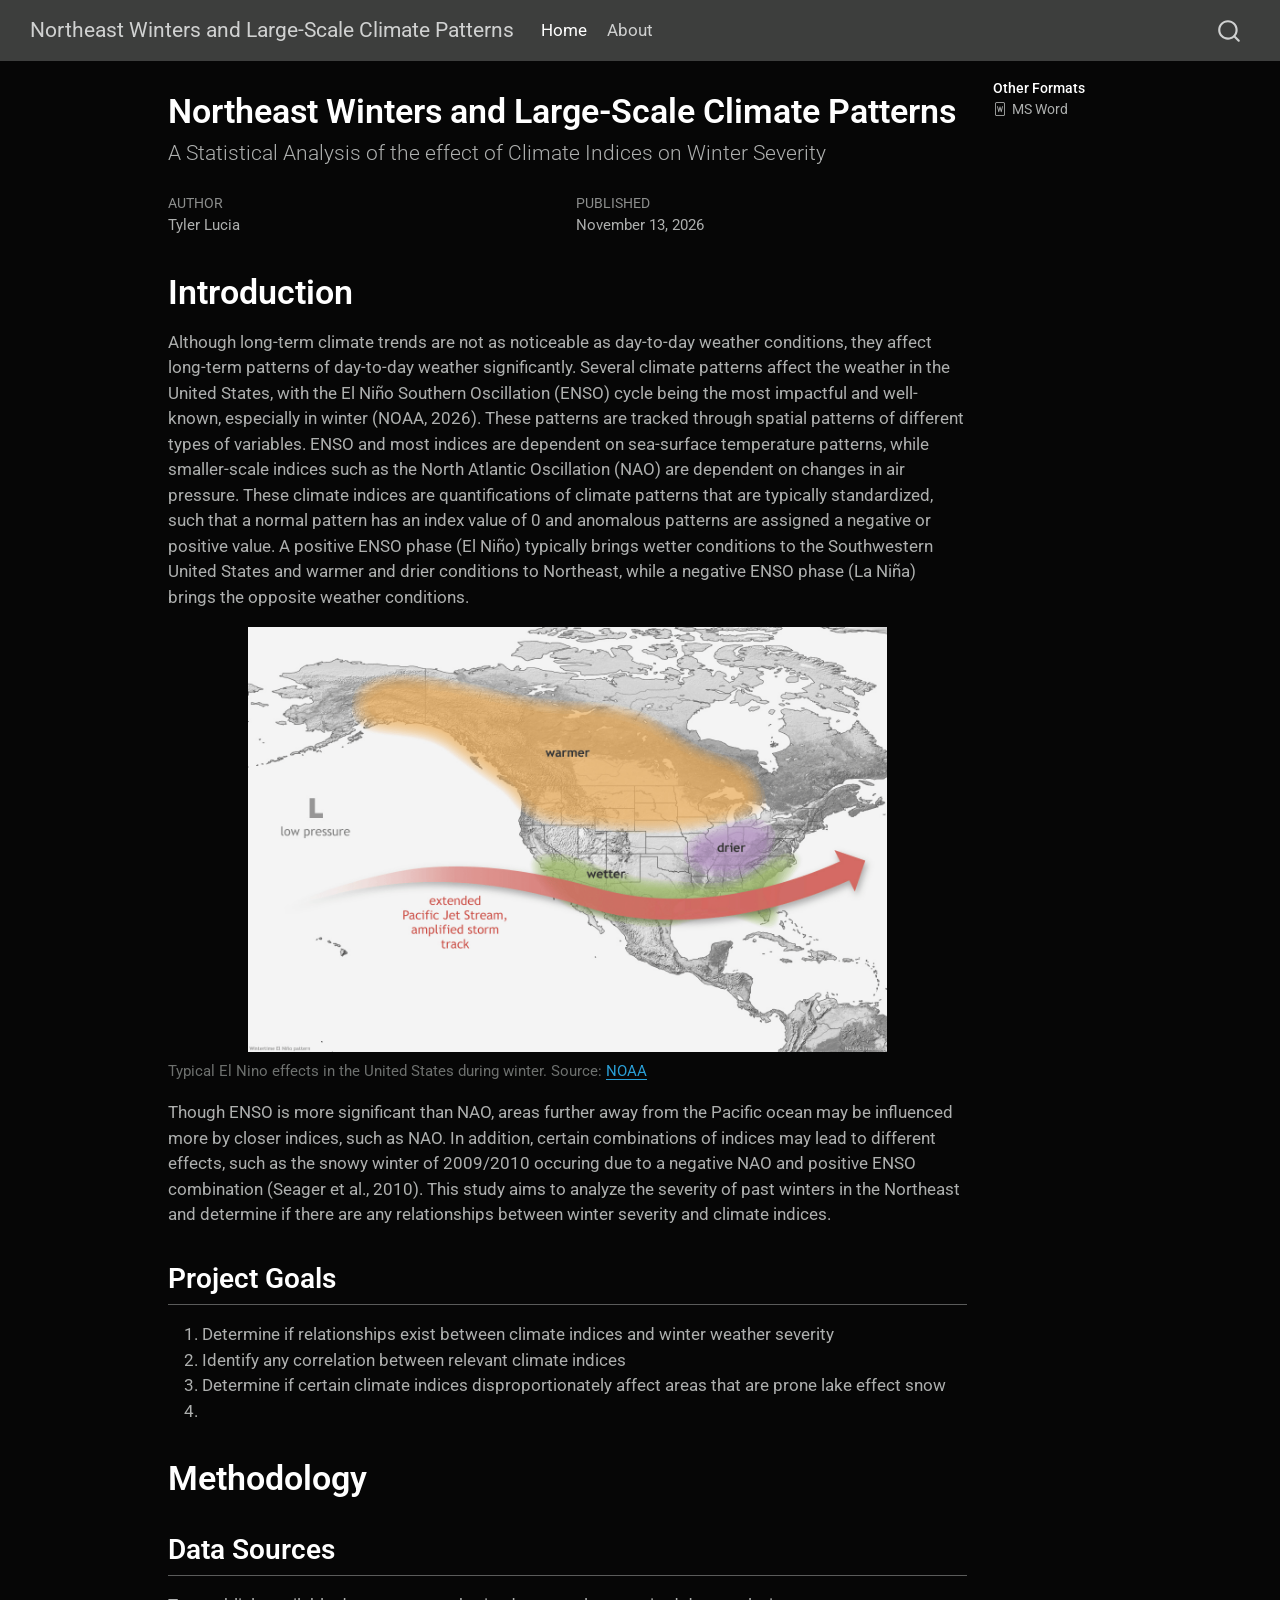
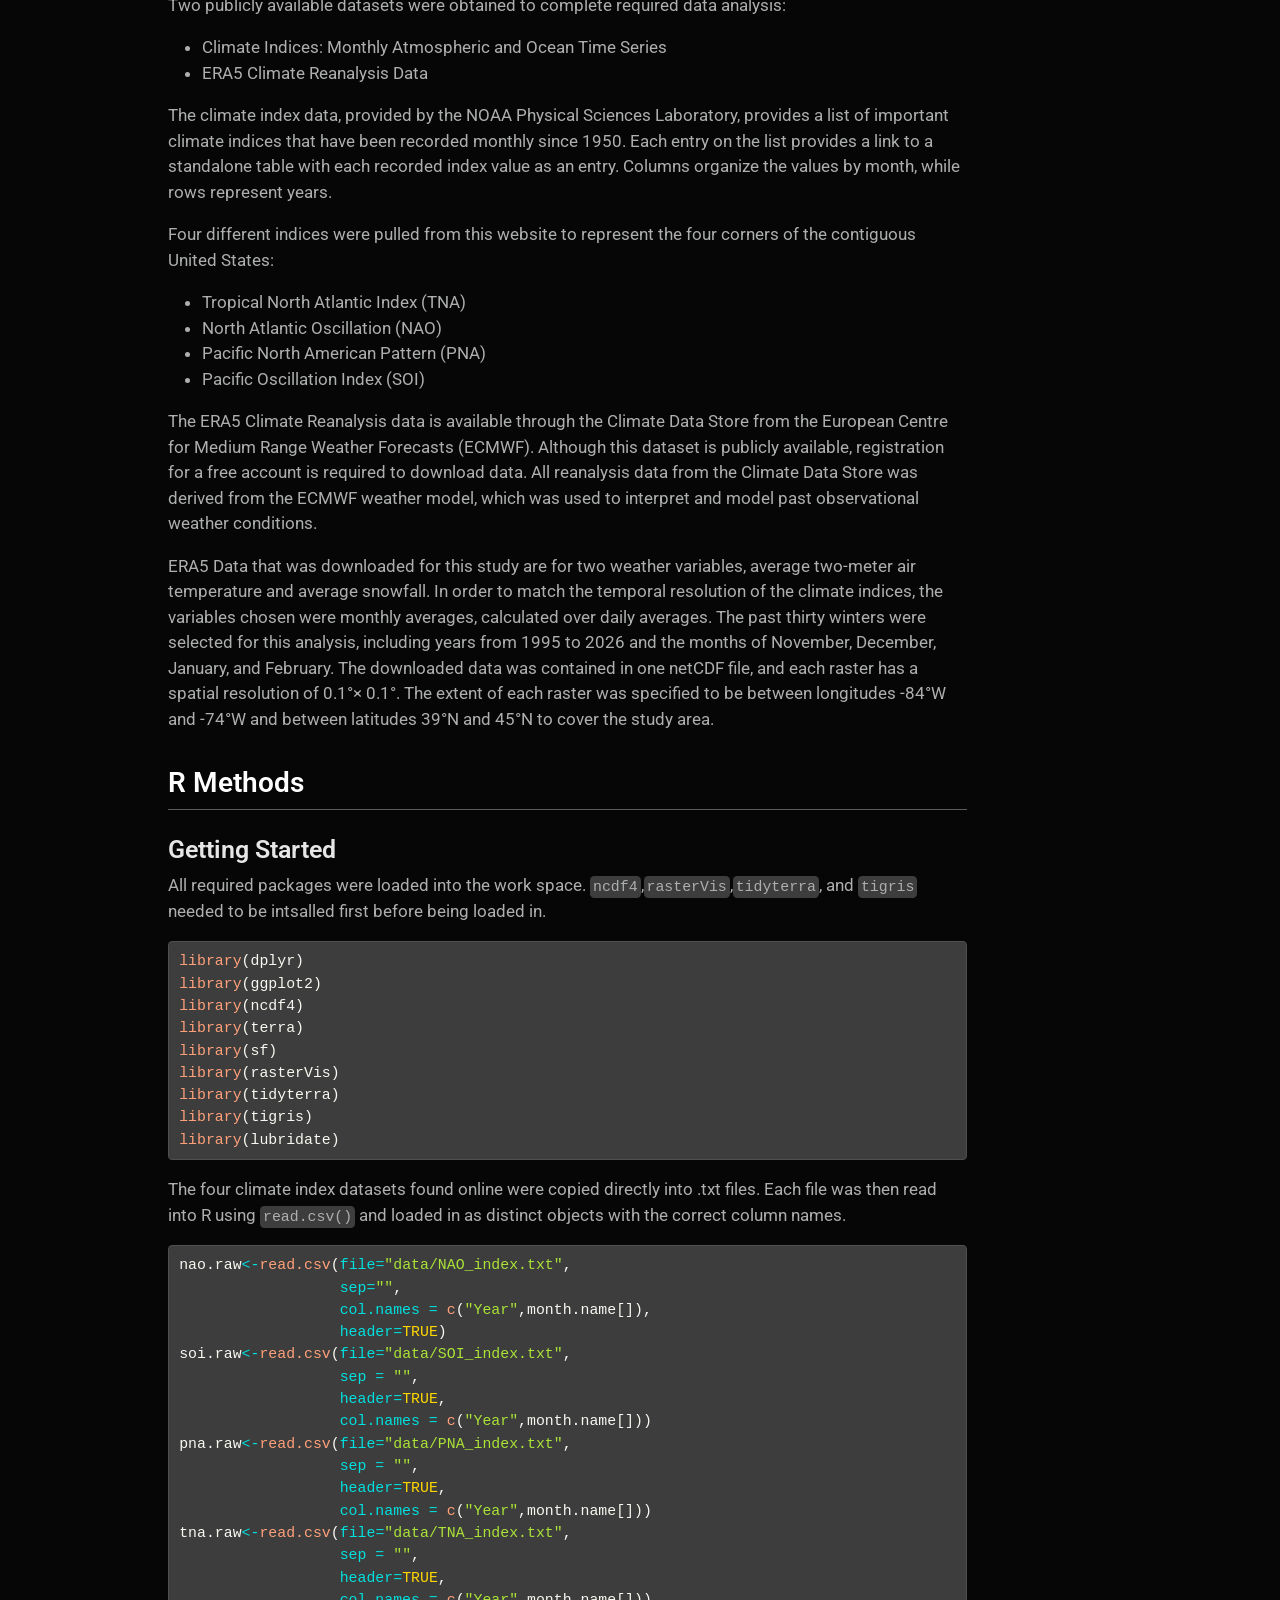
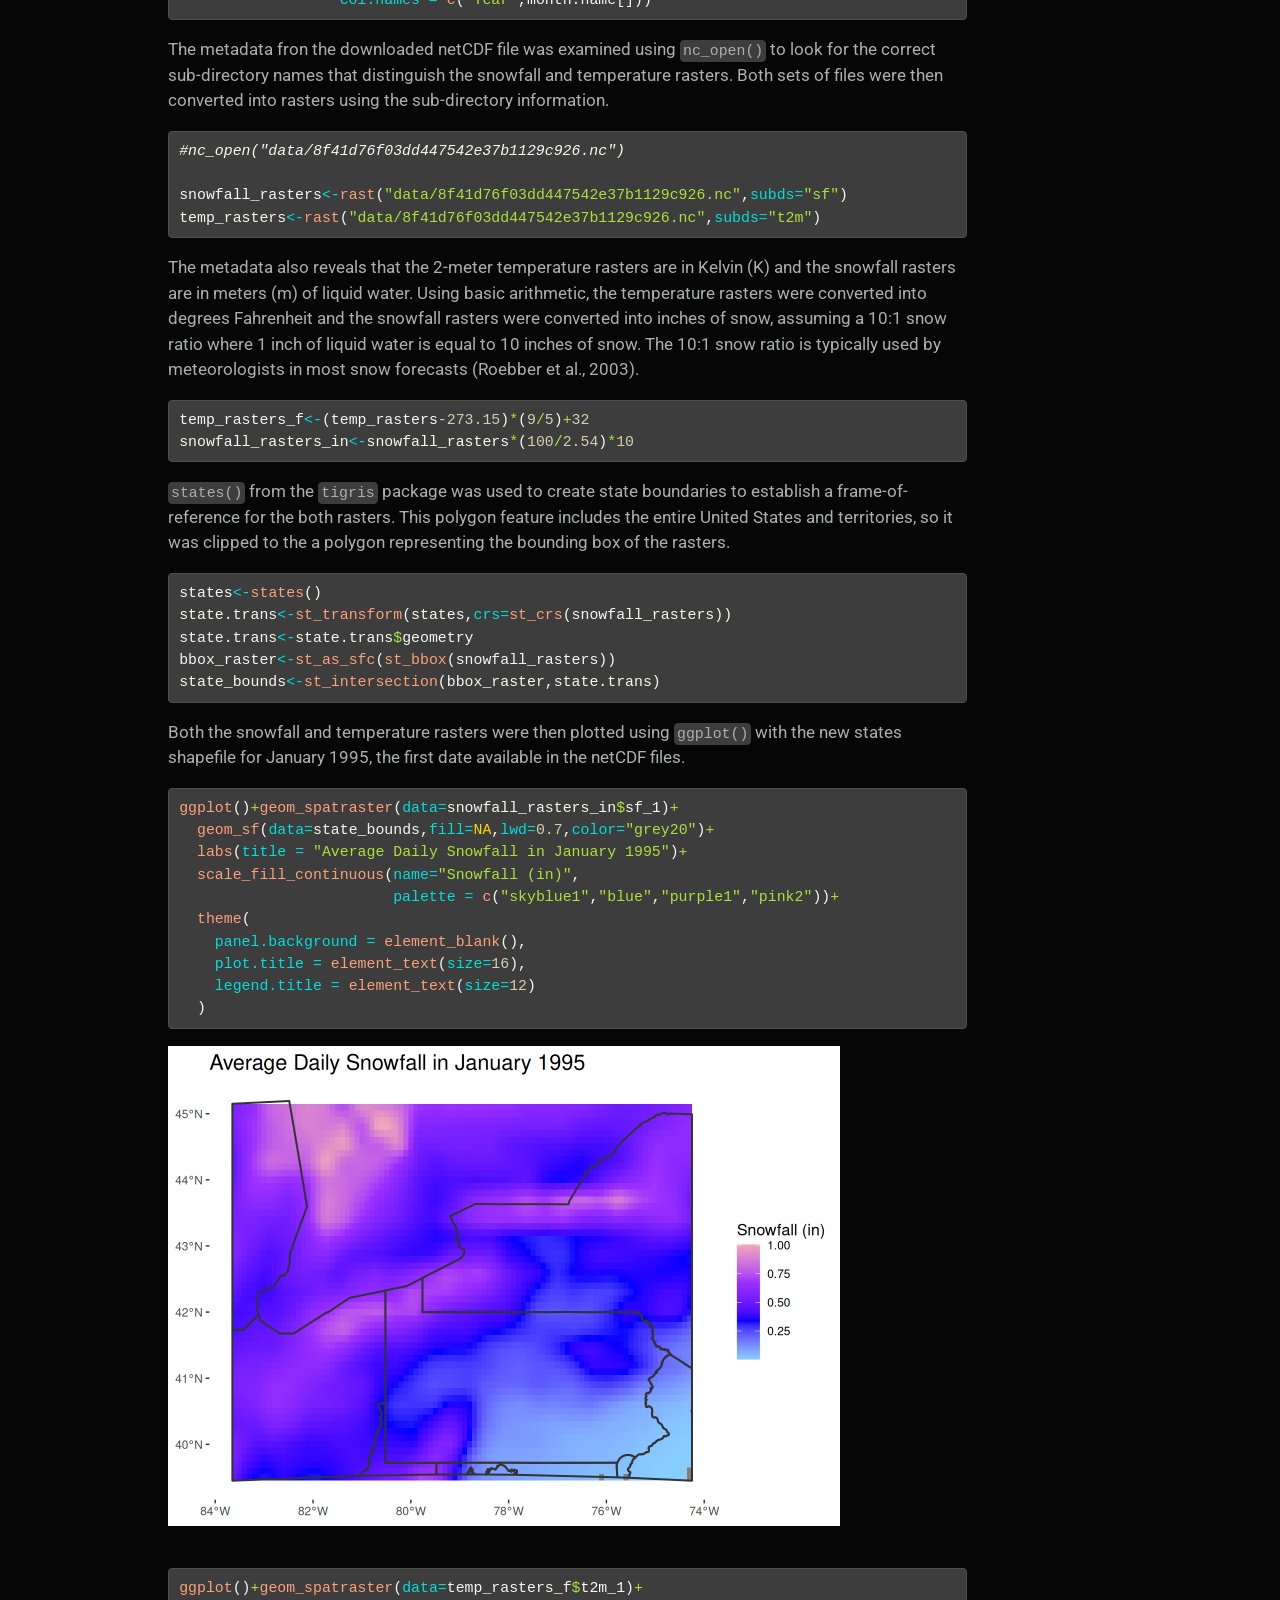
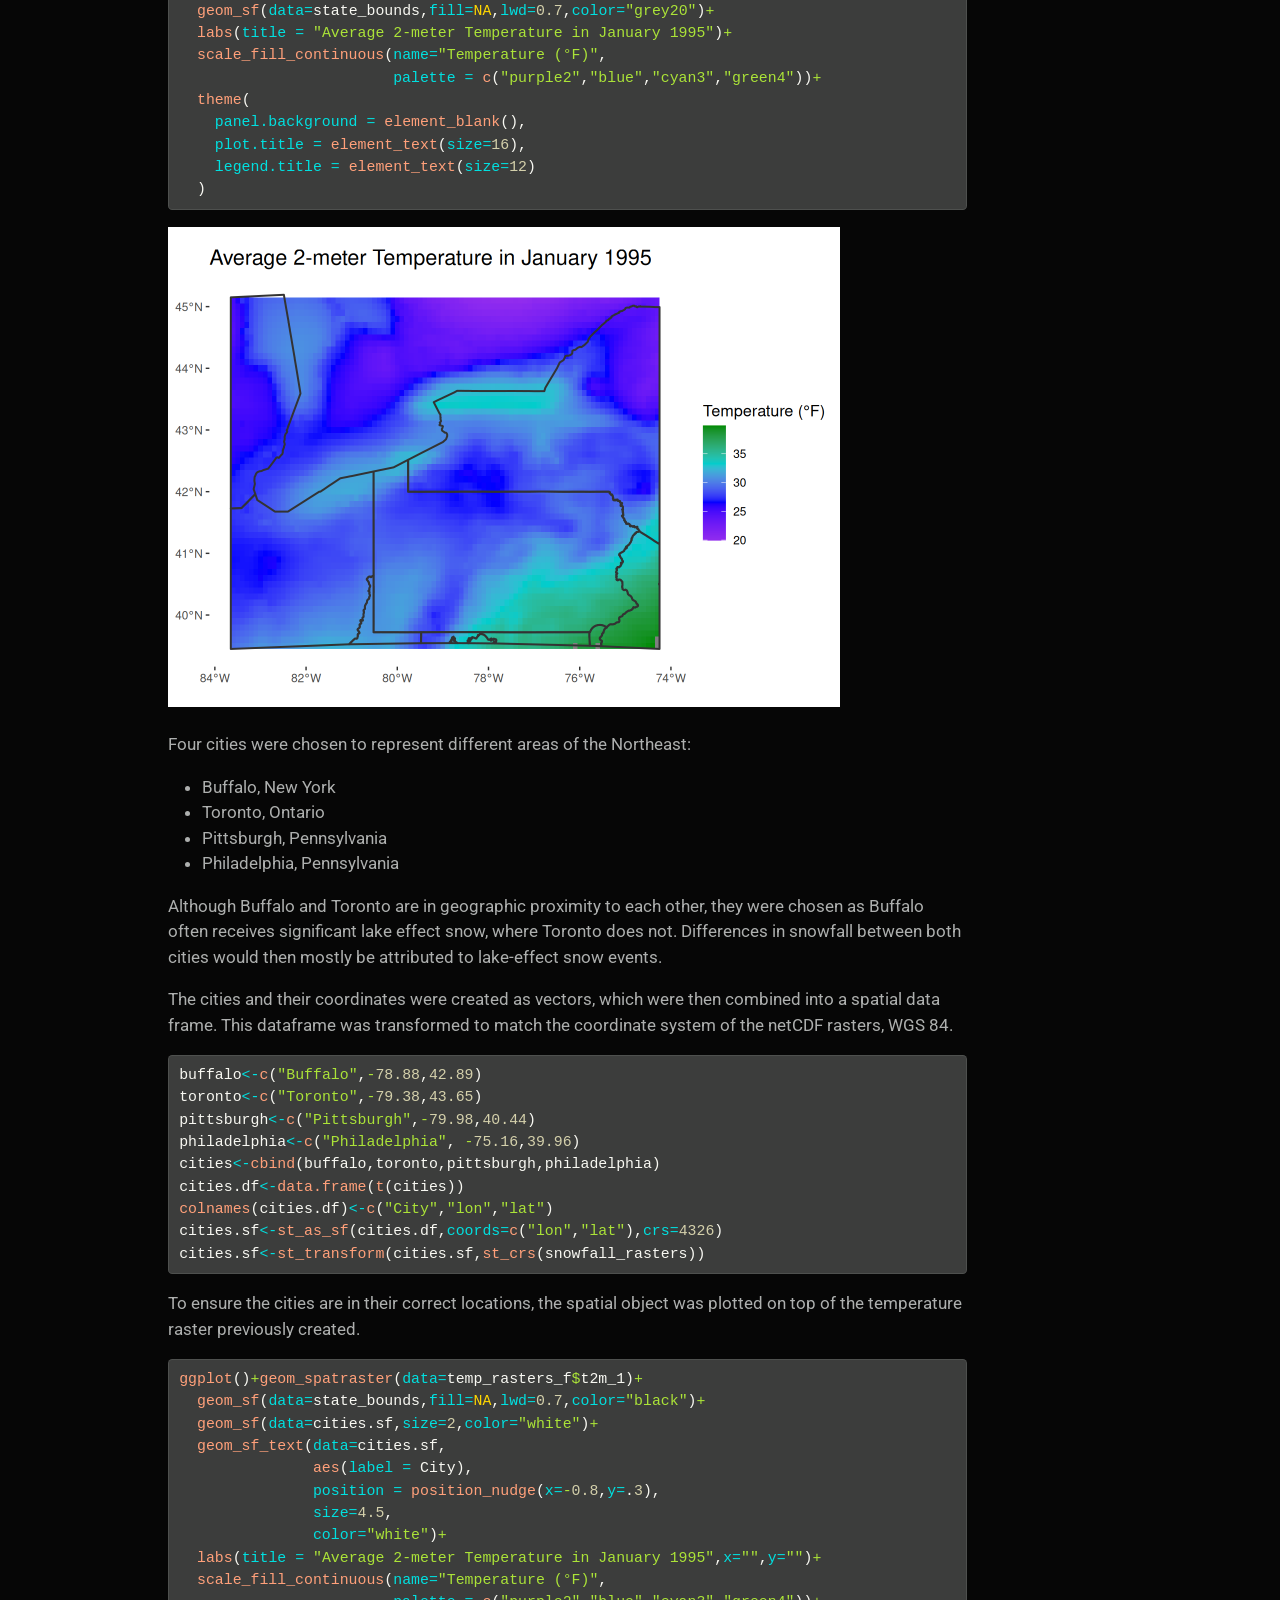
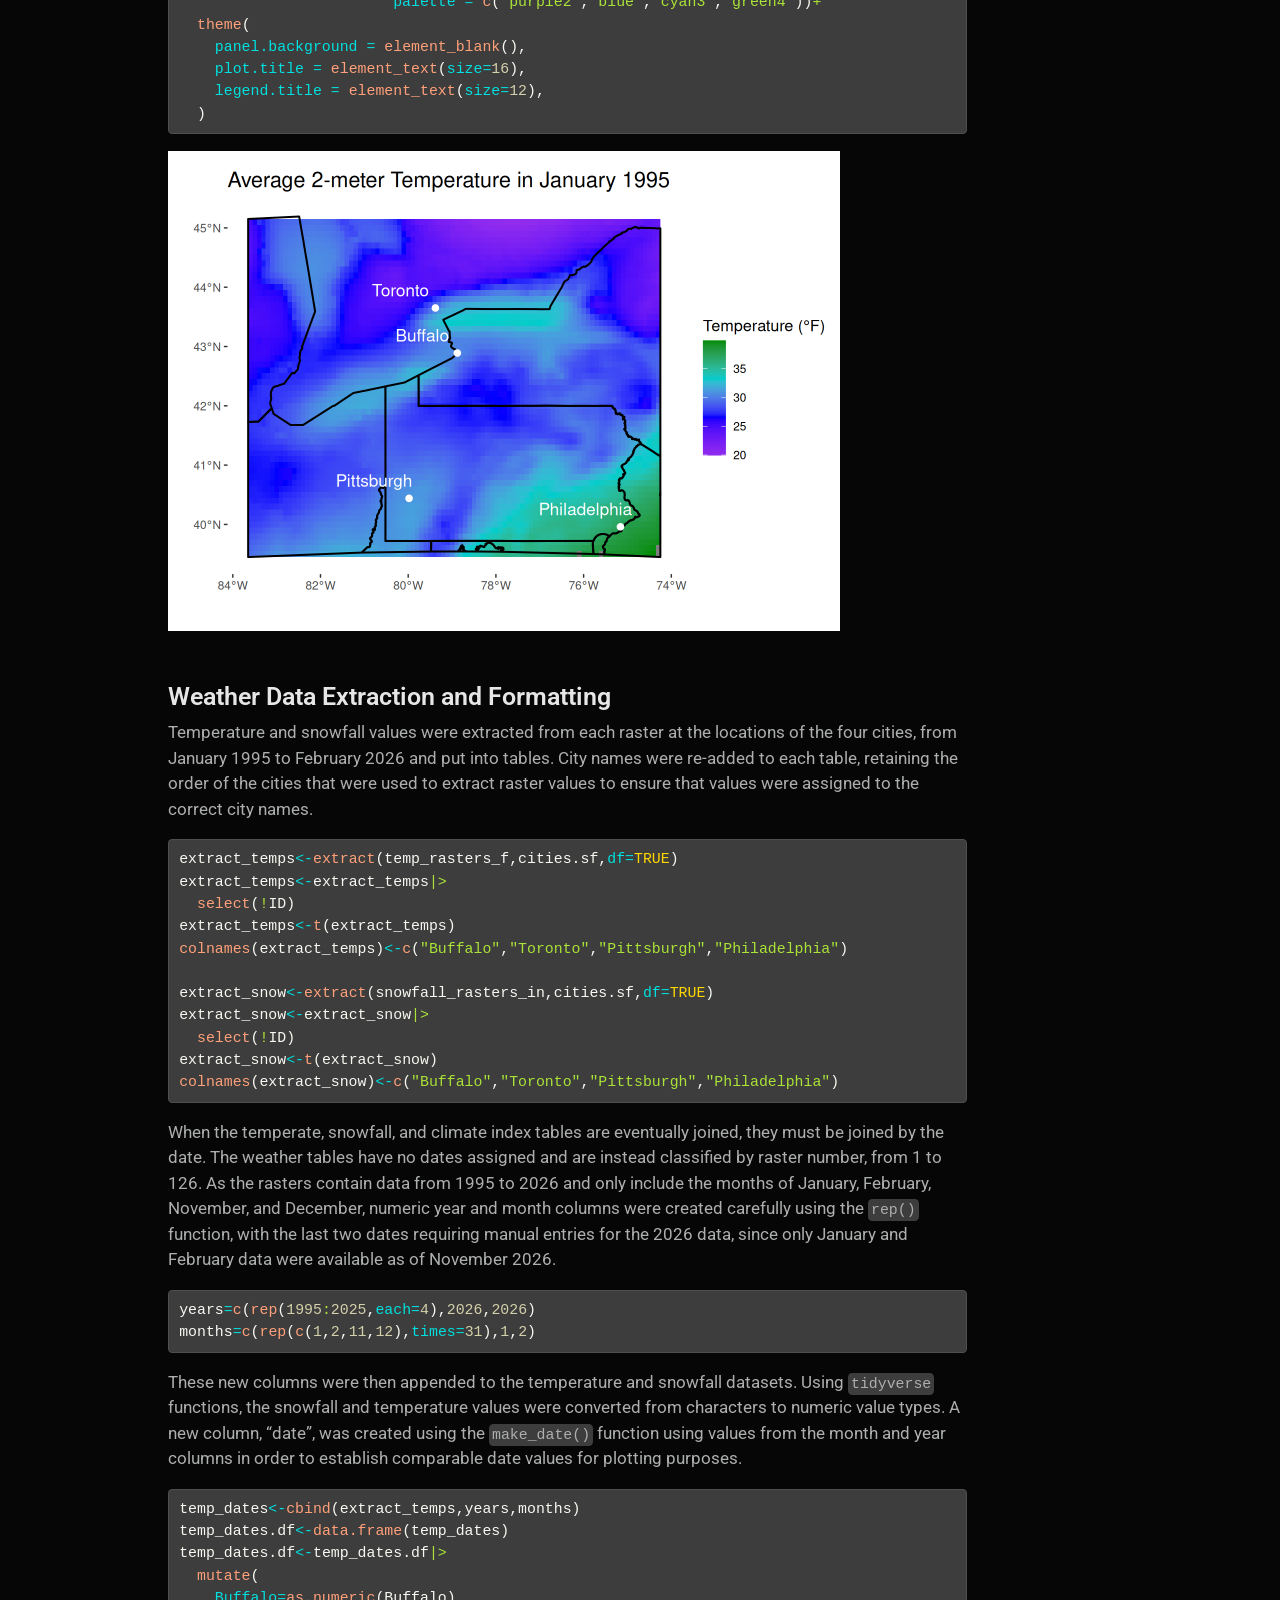
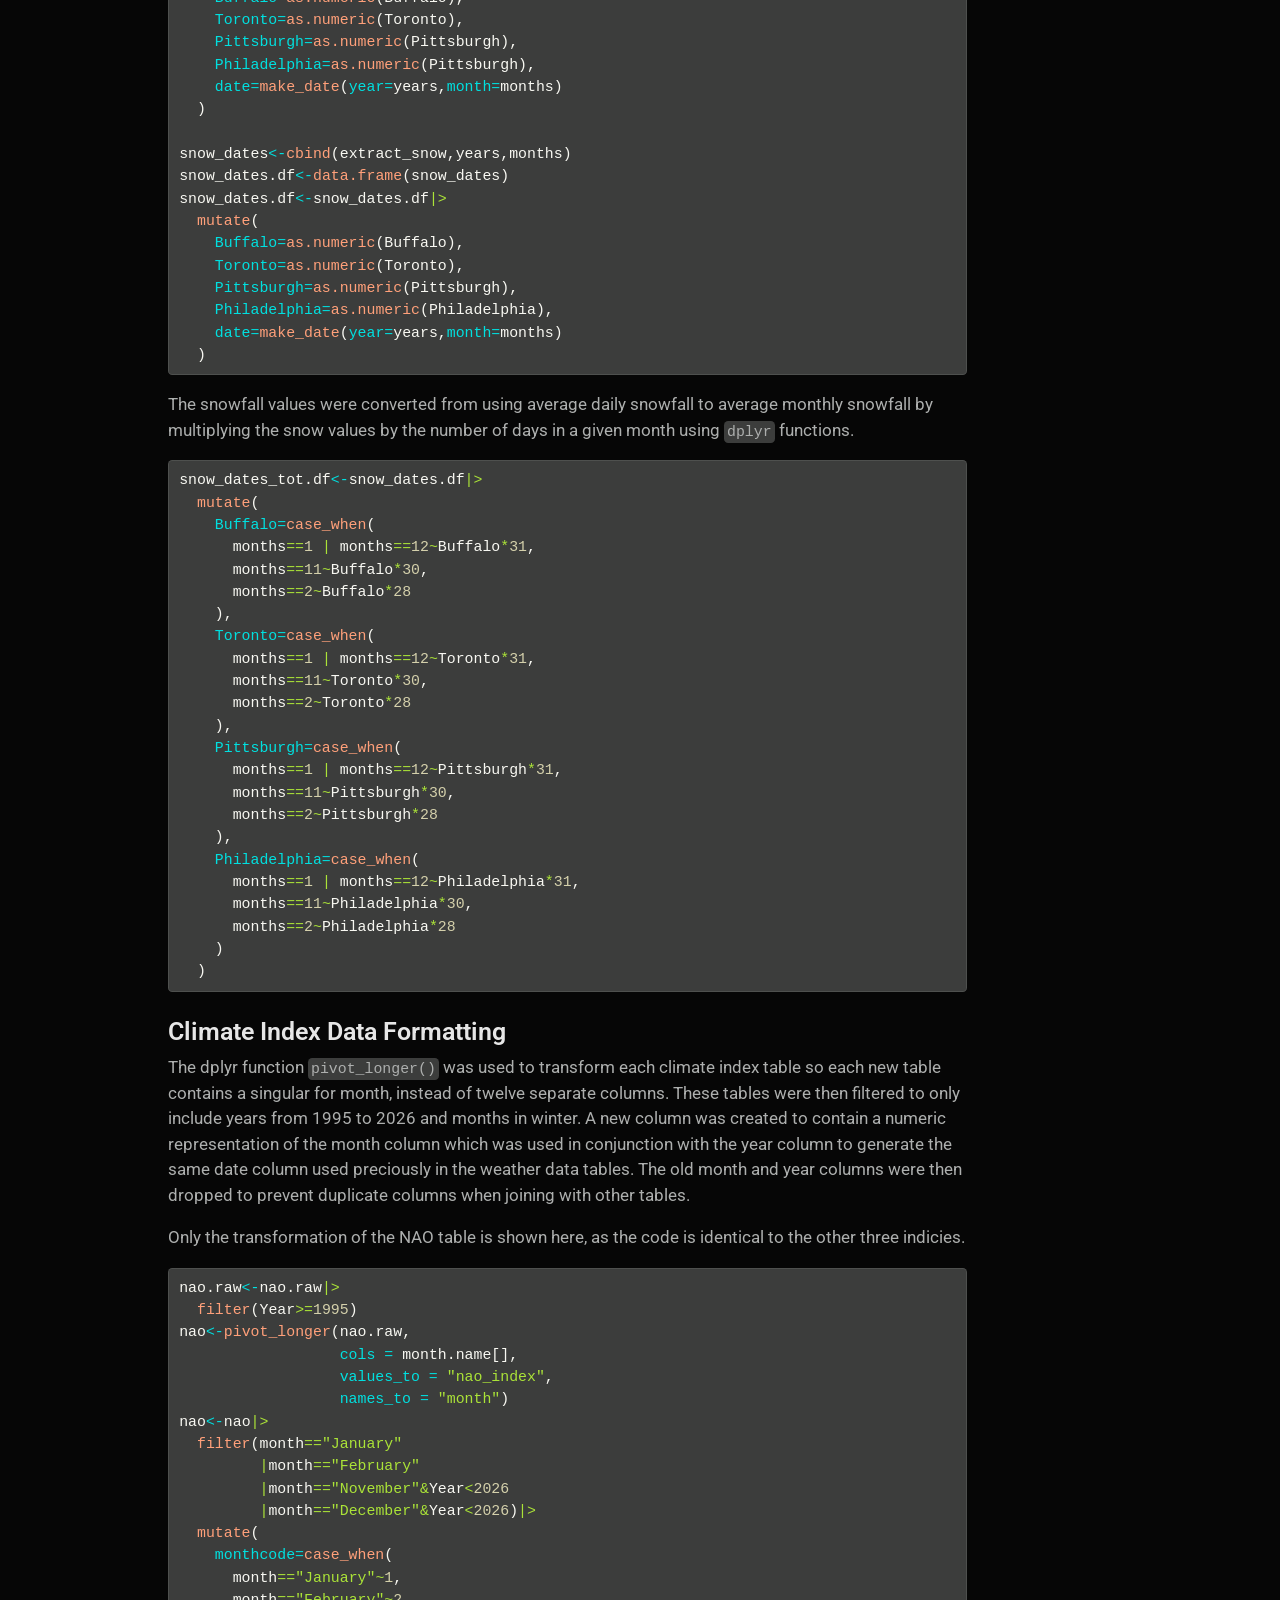
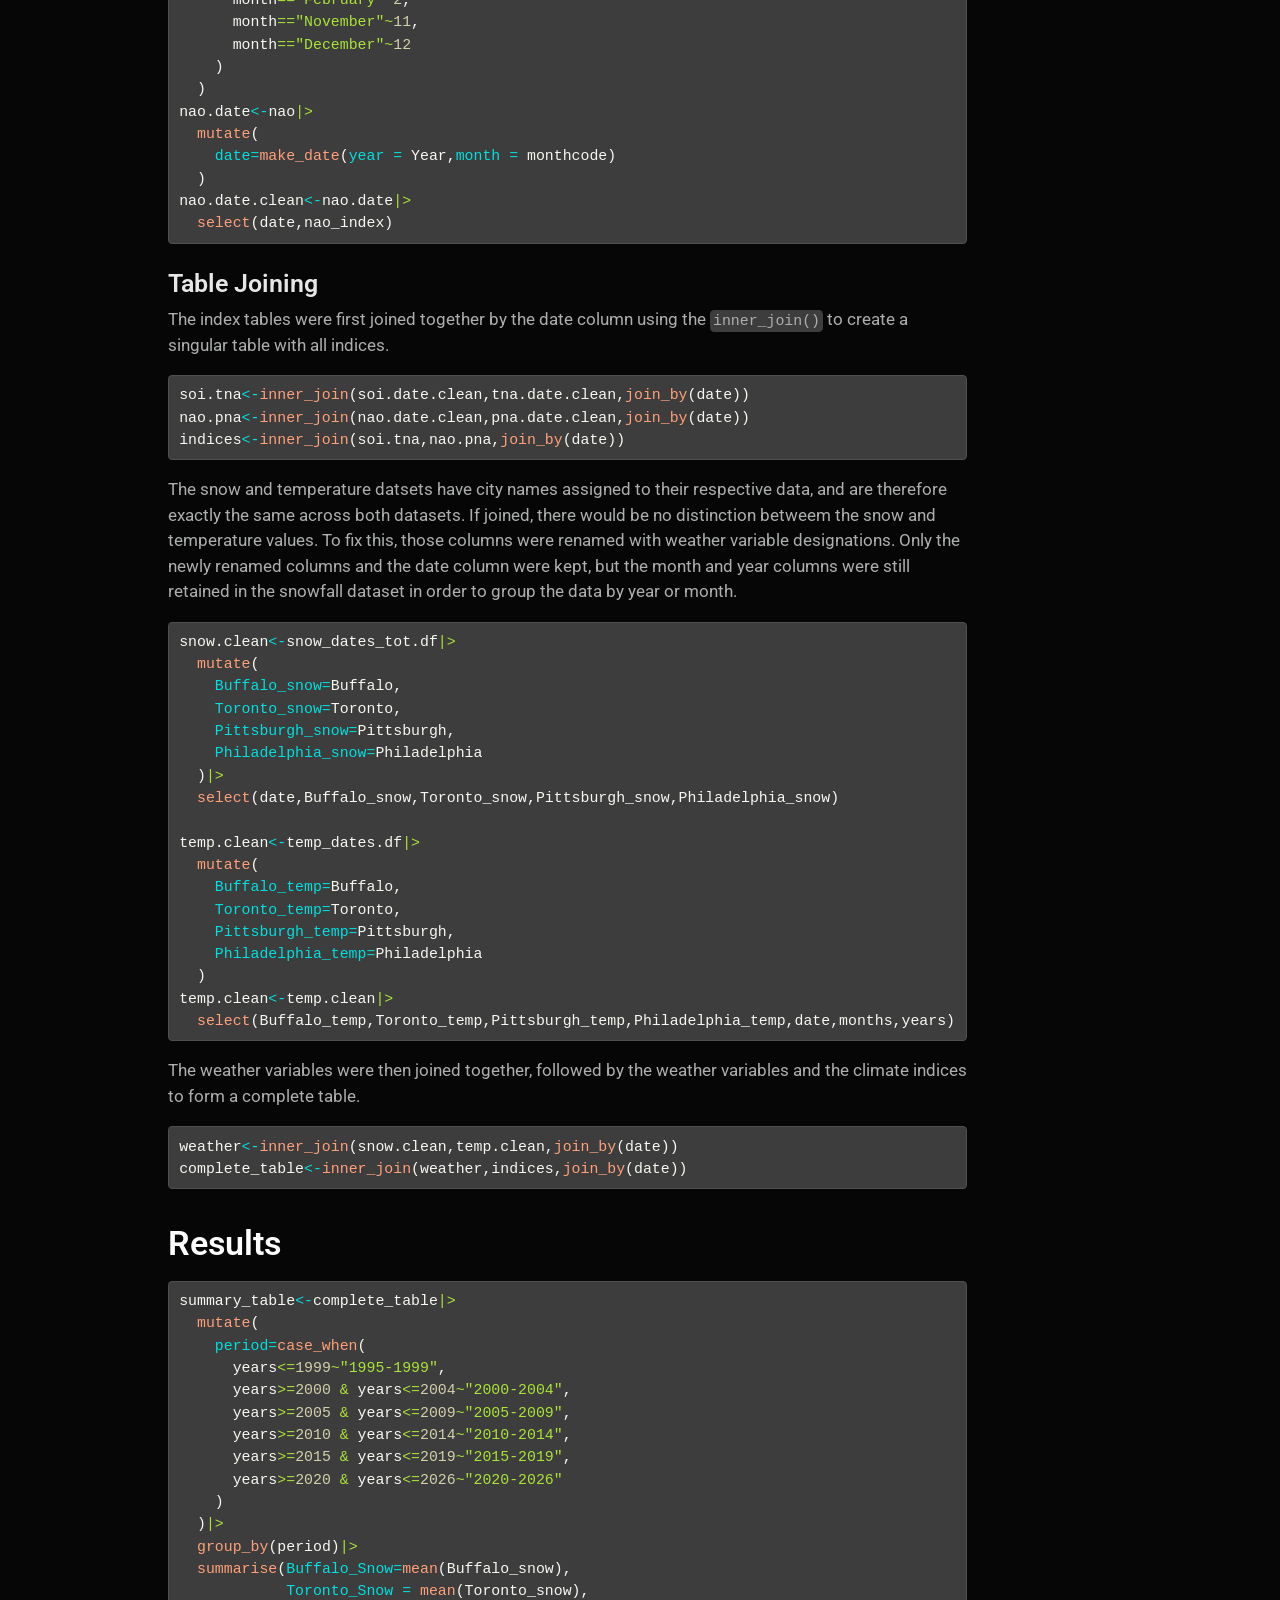
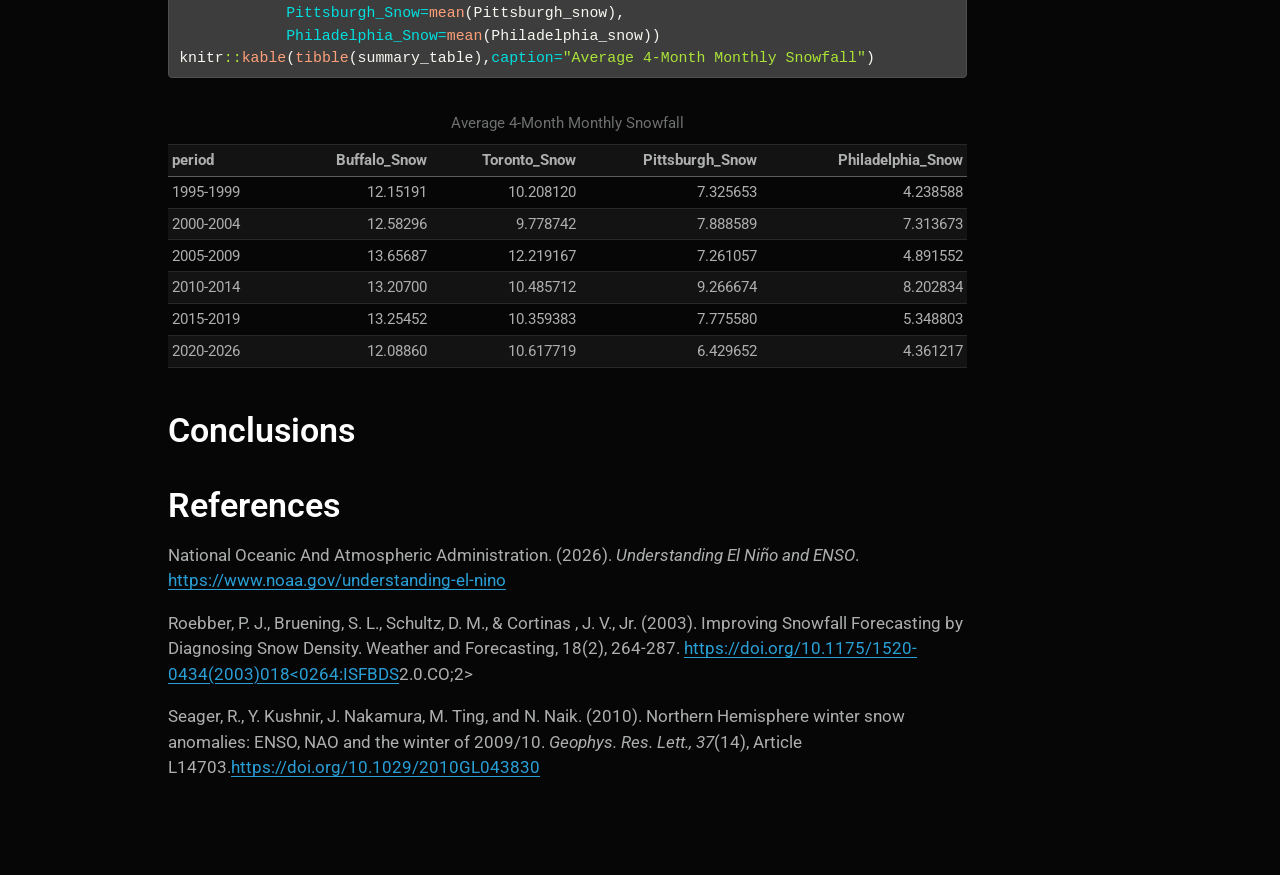
==== commit 6ba67607: "Built site for gh-pages" ====
--- a/index.html
+++ b/index.html
@@ -7,9 +7,9 @@
 <meta name="viewport" content="width=device-width, initial-scale=1.0, user-scalable=yes">
 
 <meta name="author" content="Tyler Lucia">
-<meta name="dcterms.date" content="2026-11-12">
-
-<title>Northeast Winters and Large-Scale Climate Patterns – GEO511_FinalProject</title>
+<meta name="dcterms.date" content="2026-11-13">
+
+<title>Northeast Winters and Large-Scale Climate Patterns</title>
 <style>
 /* Default styles provided by pandoc.
 ** See https://pandoc.org/MANUAL.html#variables-for-html for config info.
@@ -83,7 +83,7 @@
 <link href="site_libs/quarto-html/quarto-syntax-highlighting-dark-447e42e69aaa9833c0ba1b986f430b20.css" rel="stylesheet" id="quarto-text-highlighting-styles">
 <script src="site_libs/bootstrap/bootstrap.min.js"></script>
 <link href="site_libs/bootstrap/bootstrap-icons.css" rel="stylesheet">
-<link href="site_libs/bootstrap/bootstrap-00cc6c9d588de4e026300d340bd8126e.min.css" rel="stylesheet" append-hash="true" id="quarto-bootstrap" data-mode="dark">
+<link href="site_libs/bootstrap/bootstrap-8a800487368d707a6c21a65669de58b2.min.css" rel="stylesheet" append-hash="true" id="quarto-bootstrap" data-mode="dark">
 <script id="quarto-search-options" type="application/json">{
   "location": "navbar",
   "copy-button": false,
@@ -123,7 +123,7 @@
       <div class="navbar-container container-fluid">
       <div class="navbar-brand-container mx-auto">
     <a class="navbar-brand" href="./index.html">
-    <span class="navbar-title">GEO511_FinalProject</span>
+    <span class="navbar-title">Northeast Winters and Large-Scale Climate Patterns</span>
     </a>
   </div>
           <button class="navbar-toggler" type="button" data-bs-toggle="collapse" data-bs-target="#navbarCollapse" aria-controls="navbarCollapse" aria-expanded="false" aria-label="Toggle navigation" onclick="if (window.quartoToggleHeadroom) { window.quartoToggleHeadroom(); }">
@@ -177,7 +177,7 @@
     <div>
     <div class="quarto-title-meta-heading">Published</div>
     <div class="quarto-title-meta-contents">
-      <p class="date">November 12, 2026</p>
+      <p class="date">November 13, 2026</p>
     </div>
   </div>
   
@@ -191,14 +191,21 @@
 
 <section id="introduction" class="level1">
 <h1>Introduction</h1>
-<p>Although long-term climate trends are not as noticeable as day-to-day weather conditions, they affect long-term patterns of day-to-day weather significantly. Several climate patterns affect the weather in the United States, with the El Niño Southern Oscillation (ENSO) cycle being the most impactful and well-known.These patterns are tracked through spatial patterns of different types of variables. ENSO and most indices are dependent on sea-surface temperature patterns, while smaller-scale indices such as the North Atlantic Oscillation (NAO) are dependent on changes in air pressure.These climate indices are quantifications of climate patterns that are typically standardized, such that a normal pattern has an index value of 0 and anomalous patterns are assigned a negative or positive value. A positive ENSO phase (El Niño) typically brings wetter conditions to the Southwestern United States and warmer and drier conditions to Northeast, while a negative ENSO phase (La Niña) brings the opposite weather conditions.</p>
-<p>Though ENSO is more significant than NAO, areas further away from the Pacific ocean may be influenced more by closer indices, such as NAO. This study aims to analyze the severity of past winters in the Northeast and determine if there are any relationships between winter severity and climate indices.</p>
+<p>Although long-term climate trends are not as noticeable as day-to-day weather conditions, they affect long-term patterns of day-to-day weather significantly. Several climate patterns affect the weather in the United States, with the El Niño Southern Oscillation (ENSO) cycle being the most impactful and well-known, especially in winter (NOAA, 2026). These patterns are tracked through spatial patterns of different types of variables. ENSO and most indices are dependent on sea-surface temperature patterns, while smaller-scale indices such as the North Atlantic Oscillation (NAO) are dependent on changes in air pressure. These climate indices are quantifications of climate patterns that are typically standardized, such that a normal pattern has an index value of 0 and anomalous patterns are assigned a negative or positive value. A positive ENSO phase (El Niño) typically brings wetter conditions to the Southwestern United States and warmer and drier conditions to Northeast, while a negative ENSO phase (La Niña) brings the opposite weather conditions.</p>
+<div class="quarto-figure quarto-figure-center">
+<figure class="figure">
+<p><img src="data/GRAPHIC-062026-Jetstream-El-Nino-impacts-in-winter-NOAA-credit(1).png" class="img-fluid figure-img" style="width:80.0%"></p>
+<figcaption>Typical El Nino effects in the United States during winter. Source: <a href="https://www.noaa.gov/understanding-el-nino">NOAA</a></figcaption>
+</figure>
+</div>
+<p>Though ENSO is more significant than NAO, areas further away from the Pacific ocean may be influenced more by closer indices, such as NAO. In addition, certain combinations of indices may lead to different effects, such as the snowy winter of 2009/2010 occuring due to a negative NAO and positive ENSO combination (Seager et al., 2010). This study aims to analyze the severity of past winters in the Northeast and determine if there are any relationships between winter severity and climate indices.</p>
 <section id="project-goals" class="level2">
 <h2 class="anchored" data-anchor-id="project-goals">Project Goals</h2>
 <ol type="1">
 <li>Determine if relationships exist between climate indices and winter weather severity</li>
 <li>Identify any correlation between relevant climate indices</li>
-<li>Determine if certain climate indices disproportionately affect areas that are prone Lake Effect snow</li>
+<li>Determine if certain climate indices disproportionately affect areas that are prone lake effect snow</li>
+<li></li>
 </ol>
 </section>
 </section>
@@ -207,14 +214,26 @@
 <section id="data-sources" class="level2">
 <h2 class="anchored" data-anchor-id="data-sources">Data Sources</h2>
 <p>Two publicly available datasets were obtained to complete required data analysis:</p>
-<p>-Climate Indices: Monthly Atmospheric and Ocean Time Series -ERA5 Climate Reanalysis Data</p>
+<ul>
+<li>Climate Indices: Monthly Atmospheric and Ocean Time Series</li>
+<li>ERA5 Climate Reanalysis Data</li>
+</ul>
 <p>The climate index data, provided by the NOAA Physical Sciences Laboratory, provides a list of important climate indices that have been recorded monthly since 1950. Each entry on the list provides a link to a standalone table with each recorded index value as an entry. Columns organize the values by month, while rows represent years.</p>
 <p>Four different indices were pulled from this website to represent the four corners of the contiguous United States:</p>
-<p>-Tropical North Atlantic Index (TNA) -North Atlantic Oscillation (NAO) -Pacific North American Pattern (PNA) -Pacific Oscillation Index (SOI)</p>
-<p>The ERA5 Climate Reanalysis data is available through the Climate Data Store from the European Centre for Medium Range Weather Forecasts (ECMWF). Although this dataset is publicly available, registration for a free account is required to download data. All reanalysis data from the Climate Data Store was derived from the ECMWF weather model, which was used to interpret and model past observational weather conditions. Data that was downloaded for this study are for two weather variables, average two-meter air temperature and average snowfall. In order to match the temporal resolution of the climate indices, the variables chosen were monthly averages, calculated over daily averages. The past thirty winters were selected for this analysis, including years from 1995 to 2026 and the months of November, December, January, and February. The downloaded data was contained in one netCDF file, and each raster has a spatial resolution of 0.1°× 0.1°. The extent of each raster was specified to be between longitudes -84°W and -74°W and between latitudes 39°N and 45°N to cover the study area.</p>
+<ul>
+<li>Tropical North Atlantic Index (TNA)</li>
+<li>North Atlantic Oscillation (NAO)</li>
+<li>Pacific North American Pattern (PNA)</li>
+<li>Pacific Oscillation Index (SOI)</li>
+</ul>
+<p>The ERA5 Climate Reanalysis data is available through the Climate Data Store from the European Centre for Medium Range Weather Forecasts (ECMWF). Although this dataset is publicly available, registration for a free account is required to download data. All reanalysis data from the Climate Data Store was derived from the ECMWF weather model, which was used to interpret and model past observational weather conditions.</p>
+<p>ERA5 Data that was downloaded for this study are for two weather variables, average two-meter air temperature and average snowfall. In order to match the temporal resolution of the climate indices, the variables chosen were monthly averages, calculated over daily averages. The past thirty winters were selected for this analysis, including years from 1995 to 2026 and the months of November, December, January, and February. The downloaded data was contained in one netCDF file, and each raster has a spatial resolution of 0.1°× 0.1°. The extent of each raster was specified to be between longitudes -84°W and -74°W and between latitudes 39°N and 45°N to cover the study area.</p>
 </section>
 <section id="r-methods" class="level2">
 <h2 class="anchored" data-anchor-id="r-methods">R Methods</h2>
+<section id="getting-started" class="level3">
+<h3 class="anchored" data-anchor-id="getting-started">Getting Started</h3>
+<p>All required packages were loaded into the work space. <code>ncdf4</code>,<code>rasterVis</code>,<code>tidyterra</code>, and <code>tigris</code> needed to be intsalled first before being loaded in.</p>
 <div class="cell">
 <div class="code-copy-outer-scaffold"><div class="sourceCode cell-code" id="cb1"><pre class="sourceCode r code-with-copy"><code class="sourceCode r"><span id="cb1-1"><a href="#cb1-1" aria-hidden="true" tabindex="-1"></a><span class="fu">library</span>(dplyr)</span>
 <span id="cb1-2"><a href="#cb1-2" aria-hidden="true" tabindex="-1"></a><span class="fu">library</span>(ggplot2)</span>
@@ -226,6 +245,7 @@
 <span id="cb1-8"><a href="#cb1-8" aria-hidden="true" tabindex="-1"></a><span class="fu">library</span>(tigris)</span>
 <span id="cb1-9"><a href="#cb1-9" aria-hidden="true" tabindex="-1"></a><span class="fu">library</span>(lubridate)</span></code></pre></div><button title="Copy to Clipboard" class="code-copy-button"><i class="bi"></i></button></div>
 </div>
+<p>The four climate index datasets found online were copied directly into .txt files. Each file was then read into R using <code>read.csv()</code> and loaded in as distinct objects with the correct column names.</p>
 <div class="cell">
 <div class="code-copy-outer-scaffold"><div class="sourceCode cell-code" id="cb2"><pre class="sourceCode r code-with-copy"><code class="sourceCode r"><span id="cb2-1"><a href="#cb2-1" aria-hidden="true" tabindex="-1"></a>nao.raw<span class="ot">&lt;-</span><span class="fu">read.csv</span>(<span class="at">file=</span><span class="st">"data/NAO_index.txt"</span>,</span>
 <span id="cb2-2"><a href="#cb2-2" aria-hidden="true" tabindex="-1"></a>                  <span class="at">sep=</span><span class="st">""</span>,</span>
@@ -244,240 +264,194 @@
 <span id="cb2-15"><a href="#cb2-15" aria-hidden="true" tabindex="-1"></a>                  <span class="at">header=</span><span class="cn">TRUE</span>,</span>
 <span id="cb2-16"><a href="#cb2-16" aria-hidden="true" tabindex="-1"></a>                  <span class="at">col.names =</span> <span class="fu">c</span>(<span class="st">"Year"</span>,month.name[]))</span></code></pre></div><button title="Copy to Clipboard" class="code-copy-button"><i class="bi"></i></button></div>
 </div>
+<p>The metadata fron the downloaded netCDF file was examined using <code>nc_open()</code> to look for the correct sub-directory names that distinguish the snowfall and temperature rasters. Both sets of files were then converted into rasters using the sub-directory information.</p>
 <div class="cell">
 <div class="code-copy-outer-scaffold"><div class="sourceCode cell-code" id="cb3"><pre class="sourceCode r code-with-copy"><code class="sourceCode r"><span id="cb3-1"><a href="#cb3-1" aria-hidden="true" tabindex="-1"></a><span class="co">#nc_open("data/8f41d76f03dd447542e37b1129c926.nc")</span></span>
 <span id="cb3-2"><a href="#cb3-2" aria-hidden="true" tabindex="-1"></a></span>
-<span id="cb3-3"><a href="#cb3-3" aria-hidden="true" tabindex="-1"></a>states<span class="ot">&lt;-</span><span class="fu">states</span>()</span>
-<span id="cb3-4"><a href="#cb3-4" aria-hidden="true" tabindex="-1"></a></span>
-<span id="cb3-5"><a href="#cb3-5" aria-hidden="true" tabindex="-1"></a>snowfall_rasters<span class="ot">&lt;-</span><span class="fu">rast</span>(<span class="st">"data/8f41d76f03dd447542e37b1129c926.nc"</span>,<span class="at">subds=</span><span class="st">"sf"</span>)</span>
-<span id="cb3-6"><a href="#cb3-6" aria-hidden="true" tabindex="-1"></a></span>
-<span id="cb3-7"><a href="#cb3-7" aria-hidden="true" tabindex="-1"></a>temp_rasters<span class="ot">&lt;-</span><span class="fu">rast</span>(<span class="st">"data/8f41d76f03dd447542e37b1129c926.nc"</span>,<span class="at">subds=</span><span class="st">"t2m"</span>)</span>
-<span id="cb3-8"><a href="#cb3-8" aria-hidden="true" tabindex="-1"></a>state.trans<span class="ot">&lt;-</span><span class="fu">st_transform</span>(states,<span class="at">crs=</span><span class="fu">st_crs</span>(snowfall_rasters))</span>
-<span id="cb3-9"><a href="#cb3-9" aria-hidden="true" tabindex="-1"></a>state.trans<span class="ot">&lt;-</span>state.trans<span class="sc">$</span>geometry</span>
-<span id="cb3-10"><a href="#cb3-10" aria-hidden="true" tabindex="-1"></a>bbox_raster<span class="ot">&lt;-</span><span class="fu">st_as_sfc</span>(<span class="fu">st_bbox</span>(snowfall_rasters))</span>
-<span id="cb3-11"><a href="#cb3-11" aria-hidden="true" tabindex="-1"></a>state_bounds<span class="ot">&lt;-</span><span class="fu">st_intersection</span>(bbox_raster,state.trans)</span></code></pre></div><button title="Copy to Clipboard" class="code-copy-button"><i class="bi"></i></button></div>
-</div>
-<p>Checking the metadata of both rasters reveals that the units for the 2-meter temperature raster and the snowfall raster</p>
+<span id="cb3-3"><a href="#cb3-3" aria-hidden="true" tabindex="-1"></a>snowfall_rasters<span class="ot">&lt;-</span><span class="fu">rast</span>(<span class="st">"data/8f41d76f03dd447542e37b1129c926.nc"</span>,<span class="at">subds=</span><span class="st">"sf"</span>)</span>
+<span id="cb3-4"><a href="#cb3-4" aria-hidden="true" tabindex="-1"></a>temp_rasters<span class="ot">&lt;-</span><span class="fu">rast</span>(<span class="st">"data/8f41d76f03dd447542e37b1129c926.nc"</span>,<span class="at">subds=</span><span class="st">"t2m"</span>)</span></code></pre></div><button title="Copy to Clipboard" class="code-copy-button"><i class="bi"></i></button></div>
+</div>
+<p>The metadata also reveals that the 2-meter temperature rasters are in Kelvin (K) and the snowfall rasters are in meters (m) of liquid water. Using basic arithmetic, the temperature rasters were converted into degrees Fahrenheit and the snowfall rasters were converted into inches of snow, assuming a 10:1 snow ratio where 1 inch of liquid water is equal to 10 inches of snow. The 10:1 snow ratio is typically used by meteorologists in most snow forecasts (Roebber et al., 2003).</p>
 <div class="cell">
 <div class="code-copy-outer-scaffold"><div class="sourceCode cell-code" id="cb4"><pre class="sourceCode r code-with-copy"><code class="sourceCode r"><span id="cb4-1"><a href="#cb4-1" aria-hidden="true" tabindex="-1"></a>temp_rasters_f<span class="ot">&lt;-</span>(temp_rasters<span class="fl">-273.15</span>)<span class="sc">*</span>(<span class="dv">9</span><span class="sc">/</span><span class="dv">5</span>)<span class="sc">+</span><span class="dv">32</span></span>
 <span id="cb4-2"><a href="#cb4-2" aria-hidden="true" tabindex="-1"></a>snowfall_rasters_in<span class="ot">&lt;-</span>snowfall_rasters<span class="sc">*</span>(<span class="dv">100</span><span class="sc">/</span><span class="fl">2.54</span>)<span class="sc">*</span><span class="dv">10</span></span></code></pre></div><button title="Copy to Clipboard" class="code-copy-button"><i class="bi"></i></button></div>
 </div>
-<div class="cell">
-<div class="code-copy-outer-scaffold"><div class="sourceCode cell-code" id="cb5"><pre class="sourceCode r code-with-copy"><code class="sourceCode r"><span id="cb5-1"><a href="#cb5-1" aria-hidden="true" tabindex="-1"></a><span class="fu">ggplot</span>()<span class="sc">+</span><span class="fu">geom_spatraster</span>(<span class="at">data=</span>snowfall_rasters_in<span class="sc">$</span>sf_1)<span class="sc">+</span></span>
-<span id="cb5-2"><a href="#cb5-2" aria-hidden="true" tabindex="-1"></a>  <span class="fu">geom_sf</span>(<span class="at">data=</span>state_bounds,<span class="at">fill=</span><span class="cn">NA</span>,<span class="at">lwd=</span><span class="fl">0.7</span>,<span class="at">color=</span><span class="st">"grey20"</span>)<span class="sc">+</span></span>
-<span id="cb5-3"><a href="#cb5-3" aria-hidden="true" tabindex="-1"></a>  <span class="fu">labs</span>(<span class="at">title =</span> <span class="st">"Average Daily Snowfall in January 1995"</span>)<span class="sc">+</span></span>
-<span id="cb5-4"><a href="#cb5-4" aria-hidden="true" tabindex="-1"></a>  <span class="fu">scale_fill_continuous</span>(<span class="at">name=</span><span class="st">"Snowfall (in)"</span>,</span>
-<span id="cb5-5"><a href="#cb5-5" aria-hidden="true" tabindex="-1"></a>                        <span class="at">palette =</span> <span class="fu">c</span>(<span class="st">"skyblue1"</span>,<span class="st">"blue"</span>,<span class="st">"purple1"</span>,<span class="st">"pink2"</span>))<span class="sc">+</span></span>
-<span id="cb5-6"><a href="#cb5-6" aria-hidden="true" tabindex="-1"></a>  <span class="fu">theme</span>(</span>
-<span id="cb5-7"><a href="#cb5-7" aria-hidden="true" tabindex="-1"></a>    <span class="at">panel.background =</span> <span class="fu">element_blank</span>()</span>
-<span id="cb5-8"><a href="#cb5-8" aria-hidden="true" tabindex="-1"></a>  )</span></code></pre></div><button title="Copy to Clipboard" class="code-copy-button"><i class="bi"></i></button></div>
+<p><code>states()</code> from the <code>tigris</code> package was used to create state boundaries to establish a frame-of-reference for the both rasters. This polygon feature includes the entire United States and territories, so it was clipped to the a polygon representing the bounding box of the rasters.</p>
+<div class="cell">
+<div class="code-copy-outer-scaffold"><div class="sourceCode cell-code" id="cb5"><pre class="sourceCode r code-with-copy"><code class="sourceCode r"><span id="cb5-1"><a href="#cb5-1" aria-hidden="true" tabindex="-1"></a>states<span class="ot">&lt;-</span><span class="fu">states</span>()</span>
+<span id="cb5-2"><a href="#cb5-2" aria-hidden="true" tabindex="-1"></a>state.trans<span class="ot">&lt;-</span><span class="fu">st_transform</span>(states,<span class="at">crs=</span><span class="fu">st_crs</span>(snowfall_rasters))</span>
+<span id="cb5-3"><a href="#cb5-3" aria-hidden="true" tabindex="-1"></a>state.trans<span class="ot">&lt;-</span>state.trans<span class="sc">$</span>geometry</span>
+<span id="cb5-4"><a href="#cb5-4" aria-hidden="true" tabindex="-1"></a>bbox_raster<span class="ot">&lt;-</span><span class="fu">st_as_sfc</span>(<span class="fu">st_bbox</span>(snowfall_rasters))</span>
+<span id="cb5-5"><a href="#cb5-5" aria-hidden="true" tabindex="-1"></a>state_bounds<span class="ot">&lt;-</span><span class="fu">st_intersection</span>(bbox_raster,state.trans)</span></code></pre></div><button title="Copy to Clipboard" class="code-copy-button"><i class="bi"></i></button></div>
+</div>
+<p>Both the snowfall and temperature rasters were then plotted using <code>ggplot()</code> with the new states shapefile for January 1995, the first date available in the netCDF files.</p>
+<div class="cell">
+<div class="code-copy-outer-scaffold"><div class="sourceCode cell-code" id="cb6"><pre class="sourceCode r code-with-copy"><code class="sourceCode r"><span id="cb6-1"><a href="#cb6-1" aria-hidden="true" tabindex="-1"></a><span class="fu">ggplot</span>()<span class="sc">+</span><span class="fu">geom_spatraster</span>(<span class="at">data=</span>snowfall_rasters_in<span class="sc">$</span>sf_1)<span class="sc">+</span></span>
+<span id="cb6-2"><a href="#cb6-2" aria-hidden="true" tabindex="-1"></a>  <span class="fu">geom_sf</span>(<span class="at">data=</span>state_bounds,<span class="at">fill=</span><span class="cn">NA</span>,<span class="at">lwd=</span><span class="fl">0.7</span>,<span class="at">color=</span><span class="st">"grey20"</span>)<span class="sc">+</span></span>
+<span id="cb6-3"><a href="#cb6-3" aria-hidden="true" tabindex="-1"></a>  <span class="fu">labs</span>(<span class="at">title =</span> <span class="st">"Average Daily Snowfall in January 1995"</span>)<span class="sc">+</span></span>
+<span id="cb6-4"><a href="#cb6-4" aria-hidden="true" tabindex="-1"></a>  <span class="fu">scale_fill_continuous</span>(<span class="at">name=</span><span class="st">"Snowfall (in)"</span>,</span>
+<span id="cb6-5"><a href="#cb6-5" aria-hidden="true" tabindex="-1"></a>                        <span class="at">palette =</span> <span class="fu">c</span>(<span class="st">"skyblue1"</span>,<span class="st">"blue"</span>,<span class="st">"purple1"</span>,<span class="st">"pink2"</span>))<span class="sc">+</span></span>
+<span id="cb6-6"><a href="#cb6-6" aria-hidden="true" tabindex="-1"></a>  <span class="fu">theme</span>(</span>
+<span id="cb6-7"><a href="#cb6-7" aria-hidden="true" tabindex="-1"></a>    <span class="at">panel.background =</span> <span class="fu">element_blank</span>(),</span>
+<span id="cb6-8"><a href="#cb6-8" aria-hidden="true" tabindex="-1"></a>    <span class="at">plot.title =</span> <span class="fu">element_text</span>(<span class="at">size=</span><span class="dv">16</span>),</span>
+<span id="cb6-9"><a href="#cb6-9" aria-hidden="true" tabindex="-1"></a>    <span class="at">legend.title =</span> <span class="fu">element_text</span>(<span class="at">size=</span><span class="dv">12</span>)</span>
+<span id="cb6-10"><a href="#cb6-10" aria-hidden="true" tabindex="-1"></a>  )</span></code></pre></div><button title="Copy to Clipboard" class="code-copy-button"><i class="bi"></i></button></div>
 <div class="cell-output-display">
 <div>
 <figure class="figure">
-<p><img src="index_files/figure-html/unnamed-chunk-6-1.png" class="img-fluid figure-img" width="672"></p>
+<p><img src="index_files/figure-html/unnamed-chunk-7-1.png" class="img-fluid figure-img" width="672"></p>
 </figure>
 </div>
 </div>
-<div class="code-copy-outer-scaffold"><div class="sourceCode cell-code" id="cb6"><pre class="sourceCode r code-with-copy"><code class="sourceCode r"><span id="cb6-1"><a href="#cb6-1" aria-hidden="true" tabindex="-1"></a><span class="fu">ggplot</span>()<span class="sc">+</span><span class="fu">geom_spatraster</span>(<span class="at">data=</span>temp_rasters_f<span class="sc">$</span>t2m_1)<span class="sc">+</span></span>
-<span id="cb6-2"><a href="#cb6-2" aria-hidden="true" tabindex="-1"></a>  <span class="fu">geom_sf</span>(<span class="at">data=</span>state_bounds,<span class="at">fill=</span><span class="cn">NA</span>,<span class="at">lwd=</span><span class="fl">0.7</span>,<span class="at">color=</span><span class="st">"grey20"</span>)<span class="sc">+</span></span>
-<span id="cb6-3"><a href="#cb6-3" aria-hidden="true" tabindex="-1"></a>  <span class="fu">labs</span>(<span class="at">title =</span> <span class="st">"Average 2-meter Temperature in January 1995"</span>)<span class="sc">+</span></span>
-<span id="cb6-4"><a href="#cb6-4" aria-hidden="true" tabindex="-1"></a>  <span class="fu">scale_fill_continuous</span>(<span class="at">name=</span><span class="st">"Temperature (°F)"</span>,</span>
-<span id="cb6-5"><a href="#cb6-5" aria-hidden="true" tabindex="-1"></a>                        <span class="at">palette =</span> <span class="fu">c</span>(<span class="st">"purple2"</span>,<span class="st">"blue"</span>,<span class="st">"cyan3"</span>,<span class="st">"green4"</span>))<span class="sc">+</span></span>
-<span id="cb6-6"><a href="#cb6-6" aria-hidden="true" tabindex="-1"></a>  <span class="fu">theme</span>(</span>
-<span id="cb6-7"><a href="#cb6-7" aria-hidden="true" tabindex="-1"></a>    <span class="at">panel.background =</span> <span class="fu">element_blank</span>()</span>
-<span id="cb6-8"><a href="#cb6-8" aria-hidden="true" tabindex="-1"></a>  )</span></code></pre></div><button title="Copy to Clipboard" class="code-copy-button"><i class="bi"></i></button></div>
+<div class="code-copy-outer-scaffold"><div class="sourceCode cell-code" id="cb7"><pre class="sourceCode r code-with-copy"><code class="sourceCode r"><span id="cb7-1"><a href="#cb7-1" aria-hidden="true" tabindex="-1"></a><span class="fu">ggplot</span>()<span class="sc">+</span><span class="fu">geom_spatraster</span>(<span class="at">data=</span>temp_rasters_f<span class="sc">$</span>t2m_1)<span class="sc">+</span></span>
+<span id="cb7-2"><a href="#cb7-2" aria-hidden="true" tabindex="-1"></a>  <span class="fu">geom_sf</span>(<span class="at">data=</span>state_bounds,<span class="at">fill=</span><span class="cn">NA</span>,<span class="at">lwd=</span><span class="fl">0.7</span>,<span class="at">color=</span><span class="st">"grey20"</span>)<span class="sc">+</span></span>
+<span id="cb7-3"><a href="#cb7-3" aria-hidden="true" tabindex="-1"></a>  <span class="fu">labs</span>(<span class="at">title =</span> <span class="st">"Average 2-meter Temperature in January 1995"</span>)<span class="sc">+</span></span>
+<span id="cb7-4"><a href="#cb7-4" aria-hidden="true" tabindex="-1"></a>  <span class="fu">scale_fill_continuous</span>(<span class="at">name=</span><span class="st">"Temperature (°F)"</span>,</span>
+<span id="cb7-5"><a href="#cb7-5" aria-hidden="true" tabindex="-1"></a>                        <span class="at">palette =</span> <span class="fu">c</span>(<span class="st">"purple2"</span>,<span class="st">"blue"</span>,<span class="st">"cyan3"</span>,<span class="st">"green4"</span>))<span class="sc">+</span></span>
+<span id="cb7-6"><a href="#cb7-6" aria-hidden="true" tabindex="-1"></a>  <span class="fu">theme</span>(</span>
+<span id="cb7-7"><a href="#cb7-7" aria-hidden="true" tabindex="-1"></a>    <span class="at">panel.background =</span> <span class="fu">element_blank</span>(),</span>
+<span id="cb7-8"><a href="#cb7-8" aria-hidden="true" tabindex="-1"></a>    <span class="at">plot.title =</span> <span class="fu">element_text</span>(<span class="at">size=</span><span class="dv">16</span>),</span>
+<span id="cb7-9"><a href="#cb7-9" aria-hidden="true" tabindex="-1"></a>    <span class="at">legend.title =</span> <span class="fu">element_text</span>(<span class="at">size=</span><span class="dv">12</span>)</span>
+<span id="cb7-10"><a href="#cb7-10" aria-hidden="true" tabindex="-1"></a>  )</span></code></pre></div><button title="Copy to Clipboard" class="code-copy-button"><i class="bi"></i></button></div>
 <div class="cell-output-display">
 <div>
 <figure class="figure">
-<p><img src="index_files/figure-html/unnamed-chunk-6-2.png" class="img-fluid figure-img" width="672"></p>
+<p><img src="index_files/figure-html/unnamed-chunk-7-2.png" class="img-fluid figure-img" width="672"></p>
 </figure>
 </div>
 </div>
 </div>
-<div class="cell">
-<div class="code-copy-outer-scaffold"><div class="sourceCode cell-code" id="cb7"><pre class="sourceCode r code-with-copy"><code class="sourceCode r"><span id="cb7-1"><a href="#cb7-1" aria-hidden="true" tabindex="-1"></a>buffalo<span class="ot">&lt;-</span><span class="fu">c</span>(<span class="st">"Buffalo"</span>,<span class="sc">-</span><span class="fl">78.88</span>,<span class="fl">42.89</span>)</span>
-<span id="cb7-2"><a href="#cb7-2" aria-hidden="true" tabindex="-1"></a>toronto<span class="ot">&lt;-</span><span class="fu">c</span>(<span class="st">"Toronto"</span>,<span class="sc">-</span><span class="fl">79.38</span>,<span class="fl">43.65</span>)</span>
-<span id="cb7-3"><a href="#cb7-3" aria-hidden="true" tabindex="-1"></a>pittsburgh<span class="ot">&lt;-</span><span class="fu">c</span>(<span class="st">"Pittsburgh"</span>,<span class="sc">-</span><span class="fl">79.98</span>,<span class="fl">40.44</span>)</span>
-<span id="cb7-4"><a href="#cb7-4" aria-hidden="true" tabindex="-1"></a>philadelphia<span class="ot">&lt;-</span><span class="fu">c</span>(<span class="st">"Philadelphia"</span>, <span class="sc">-</span><span class="fl">75.16</span>,<span class="fl">39.96</span>)</span>
-<span id="cb7-5"><a href="#cb7-5" aria-hidden="true" tabindex="-1"></a>cities<span class="ot">&lt;-</span><span class="fu">cbind</span>(buffalo,toronto,pittsburgh,philadelphia)</span>
-<span id="cb7-6"><a href="#cb7-6" aria-hidden="true" tabindex="-1"></a>cities.df<span class="ot">&lt;-</span><span class="fu">data.frame</span>(<span class="fu">t</span>(cities))</span>
-<span id="cb7-7"><a href="#cb7-7" aria-hidden="true" tabindex="-1"></a><span class="fu">colnames</span>(cities.df)<span class="ot">&lt;-</span><span class="fu">c</span>(<span class="st">"City"</span>,<span class="st">"lon"</span>,<span class="st">"lat"</span>)</span>
-<span id="cb7-8"><a href="#cb7-8" aria-hidden="true" tabindex="-1"></a>cities.sf<span class="ot">&lt;-</span><span class="fu">st_as_sf</span>(cities.df,<span class="at">coords=</span><span class="fu">c</span>(<span class="st">"lon"</span>,<span class="st">"lat"</span>),<span class="at">crs=</span><span class="dv">4326</span>)</span>
-<span id="cb7-9"><a href="#cb7-9" aria-hidden="true" tabindex="-1"></a>cities.sf<span class="ot">&lt;-</span><span class="fu">st_transform</span>(cities.sf,<span class="fu">st_crs</span>(snowfall_rasters))</span></code></pre></div><button title="Copy to Clipboard" class="code-copy-button"><i class="bi"></i></button></div>
-</div>
-<div class="cell">
-<div class="code-copy-outer-scaffold"><div class="sourceCode cell-code" id="cb8"><pre class="sourceCode r code-with-copy"><code class="sourceCode r"><span id="cb8-1"><a href="#cb8-1" aria-hidden="true" tabindex="-1"></a><span class="fu">ggplot</span>()<span class="sc">+</span><span class="fu">geom_spatraster</span>(<span class="at">data=</span>temp_rasters_f<span class="sc">$</span>t2m_1)<span class="sc">+</span></span>
-<span id="cb8-2"><a href="#cb8-2" aria-hidden="true" tabindex="-1"></a>  <span class="fu">geom_sf</span>(<span class="at">data=</span>state_bounds,<span class="at">fill=</span><span class="cn">NA</span>,<span class="at">lwd=</span><span class="fl">0.7</span>,<span class="at">color=</span><span class="st">"black"</span>)<span class="sc">+</span></span>
-<span id="cb8-3"><a href="#cb8-3" aria-hidden="true" tabindex="-1"></a>  <span class="fu">geom_sf</span>(<span class="at">data=</span>cities.sf,<span class="at">size=</span><span class="dv">2</span>,<span class="at">color=</span><span class="st">"white"</span>)<span class="sc">+</span></span>
-<span id="cb8-4"><a href="#cb8-4" aria-hidden="true" tabindex="-1"></a>  <span class="fu">geom_sf_text</span>(<span class="at">data=</span>cities.sf,</span>
-<span id="cb8-5"><a href="#cb8-5" aria-hidden="true" tabindex="-1"></a>               <span class="fu">aes</span>(<span class="at">label =</span> City),</span>
-<span id="cb8-6"><a href="#cb8-6" aria-hidden="true" tabindex="-1"></a>               <span class="at">position =</span> <span class="fu">position_nudge</span>(<span class="at">x=</span><span class="sc">-</span>.<span class="dv">1</span>,<span class="at">y=</span>.<span class="dv">2</span>),</span>
-<span id="cb8-7"><a href="#cb8-7" aria-hidden="true" tabindex="-1"></a>               <span class="at">color=</span><span class="st">"white"</span>)<span class="sc">+</span></span>
-<span id="cb8-8"><a href="#cb8-8" aria-hidden="true" tabindex="-1"></a>  <span class="fu">labs</span>(<span class="at">title =</span> <span class="st">"Average 2-meter Temperature in January 1995"</span>)<span class="sc">+</span></span>
-<span id="cb8-9"><a href="#cb8-9" aria-hidden="true" tabindex="-1"></a>  <span class="fu">scale_fill_continuous</span>(<span class="at">name=</span><span class="st">"Temperature (°F)"</span>,</span>
-<span id="cb8-10"><a href="#cb8-10" aria-hidden="true" tabindex="-1"></a>                        <span class="at">palette =</span> <span class="fu">c</span>(<span class="st">"purple2"</span>,<span class="st">"blue"</span>,<span class="st">"cyan3"</span>,<span class="st">"green4"</span>))<span class="sc">+</span></span>
-<span id="cb8-11"><a href="#cb8-11" aria-hidden="true" tabindex="-1"></a>  <span class="fu">theme</span>(</span>
-<span id="cb8-12"><a href="#cb8-12" aria-hidden="true" tabindex="-1"></a>    <span class="at">panel.background =</span> <span class="fu">element_blank</span>()</span>
-<span id="cb8-13"><a href="#cb8-13" aria-hidden="true" tabindex="-1"></a>  )</span></code></pre></div><button title="Copy to Clipboard" class="code-copy-button"><i class="bi"></i></button></div>
+<p>Four cities were chosen to represent different areas of the Northeast:</p>
+<ul>
+<li>Buffalo, New York</li>
+<li>Toronto, Ontario</li>
+<li>Pittsburgh, Pennsylvania</li>
+<li>Philadelphia, Pennsylvania</li>
+</ul>
+<p>Although Buffalo and Toronto are in geographic proximity to each other, they were chosen as Buffalo often receives significant lake effect snow, where Toronto does not. Differences in snowfall between both cities would then mostly be attributed to lake-effect snow events.</p>
+<p>The cities and their coordinates were created as vectors, which were then combined into a spatial data frame. This dataframe was transformed to match the coordinate system of the netCDF rasters, WGS 84.</p>
+<div class="cell">
+<div class="code-copy-outer-scaffold"><div class="sourceCode cell-code" id="cb8"><pre class="sourceCode r code-with-copy"><code class="sourceCode r"><span id="cb8-1"><a href="#cb8-1" aria-hidden="true" tabindex="-1"></a>buffalo<span class="ot">&lt;-</span><span class="fu">c</span>(<span class="st">"Buffalo"</span>,<span class="sc">-</span><span class="fl">78.88</span>,<span class="fl">42.89</span>)</span>
+<span id="cb8-2"><a href="#cb8-2" aria-hidden="true" tabindex="-1"></a>toronto<span class="ot">&lt;-</span><span class="fu">c</span>(<span class="st">"Toronto"</span>,<span class="sc">-</span><span class="fl">79.38</span>,<span class="fl">43.65</span>)</span>
+<span id="cb8-3"><a href="#cb8-3" aria-hidden="true" tabindex="-1"></a>pittsburgh<span class="ot">&lt;-</span><span class="fu">c</span>(<span class="st">"Pittsburgh"</span>,<span class="sc">-</span><span class="fl">79.98</span>,<span class="fl">40.44</span>)</span>
+<span id="cb8-4"><a href="#cb8-4" aria-hidden="true" tabindex="-1"></a>philadelphia<span class="ot">&lt;-</span><span class="fu">c</span>(<span class="st">"Philadelphia"</span>, <span class="sc">-</span><span class="fl">75.16</span>,<span class="fl">39.96</span>)</span>
+<span id="cb8-5"><a href="#cb8-5" aria-hidden="true" tabindex="-1"></a>cities<span class="ot">&lt;-</span><span class="fu">cbind</span>(buffalo,toronto,pittsburgh,philadelphia)</span>
+<span id="cb8-6"><a href="#cb8-6" aria-hidden="true" tabindex="-1"></a>cities.df<span class="ot">&lt;-</span><span class="fu">data.frame</span>(<span class="fu">t</span>(cities))</span>
+<span id="cb8-7"><a href="#cb8-7" aria-hidden="true" tabindex="-1"></a><span class="fu">colnames</span>(cities.df)<span class="ot">&lt;-</span><span class="fu">c</span>(<span class="st">"City"</span>,<span class="st">"lon"</span>,<span class="st">"lat"</span>)</span>
+<span id="cb8-8"><a href="#cb8-8" aria-hidden="true" tabindex="-1"></a>cities.sf<span class="ot">&lt;-</span><span class="fu">st_as_sf</span>(cities.df,<span class="at">coords=</span><span class="fu">c</span>(<span class="st">"lon"</span>,<span class="st">"lat"</span>),<span class="at">crs=</span><span class="dv">4326</span>)</span>
+<span id="cb8-9"><a href="#cb8-9" aria-hidden="true" tabindex="-1"></a>cities.sf<span class="ot">&lt;-</span><span class="fu">st_transform</span>(cities.sf,<span class="fu">st_crs</span>(snowfall_rasters))</span></code></pre></div><button title="Copy to Clipboard" class="code-copy-button"><i class="bi"></i></button></div>
+</div>
+<p>To ensure the cities are in their correct locations, the spatial object was plotted on top of the temperature raster previously created.</p>
+<div class="cell">
+<div class="code-copy-outer-scaffold"><div class="sourceCode cell-code" id="cb9"><pre class="sourceCode r code-with-copy"><code class="sourceCode r"><span id="cb9-1"><a href="#cb9-1" aria-hidden="true" tabindex="-1"></a><span class="fu">ggplot</span>()<span class="sc">+</span><span class="fu">geom_spatraster</span>(<span class="at">data=</span>temp_rasters_f<span class="sc">$</span>t2m_1)<span class="sc">+</span></span>
+<span id="cb9-2"><a href="#cb9-2" aria-hidden="true" tabindex="-1"></a>  <span class="fu">geom_sf</span>(<span class="at">data=</span>state_bounds,<span class="at">fill=</span><span class="cn">NA</span>,<span class="at">lwd=</span><span class="fl">0.7</span>,<span class="at">color=</span><span class="st">"black"</span>)<span class="sc">+</span></span>
+<span id="cb9-3"><a href="#cb9-3" aria-hidden="true" tabindex="-1"></a>  <span class="fu">geom_sf</span>(<span class="at">data=</span>cities.sf,<span class="at">size=</span><span class="dv">2</span>,<span class="at">color=</span><span class="st">"white"</span>)<span class="sc">+</span></span>
+<span id="cb9-4"><a href="#cb9-4" aria-hidden="true" tabindex="-1"></a>  <span class="fu">geom_sf_text</span>(<span class="at">data=</span>cities.sf,</span>
+<span id="cb9-5"><a href="#cb9-5" aria-hidden="true" tabindex="-1"></a>               <span class="fu">aes</span>(<span class="at">label =</span> City),</span>
+<span id="cb9-6"><a href="#cb9-6" aria-hidden="true" tabindex="-1"></a>               <span class="at">position =</span> <span class="fu">position_nudge</span>(<span class="at">x=</span><span class="sc">-</span><span class="fl">0.8</span>,<span class="at">y=</span>.<span class="dv">3</span>),</span>
+<span id="cb9-7"><a href="#cb9-7" aria-hidden="true" tabindex="-1"></a>               <span class="at">size=</span><span class="fl">4.5</span>,</span>
+<span id="cb9-8"><a href="#cb9-8" aria-hidden="true" tabindex="-1"></a>               <span class="at">color=</span><span class="st">"white"</span>)<span class="sc">+</span></span>
+<span id="cb9-9"><a href="#cb9-9" aria-hidden="true" tabindex="-1"></a>  <span class="fu">labs</span>(<span class="at">title =</span> <span class="st">"Average 2-meter Temperature in January 1995"</span>,<span class="at">x=</span><span class="st">""</span>,<span class="at">y=</span><span class="st">""</span>)<span class="sc">+</span></span>
+<span id="cb9-10"><a href="#cb9-10" aria-hidden="true" tabindex="-1"></a>  <span class="fu">scale_fill_continuous</span>(<span class="at">name=</span><span class="st">"Temperature (°F)"</span>,</span>
+<span id="cb9-11"><a href="#cb9-11" aria-hidden="true" tabindex="-1"></a>                        <span class="at">palette =</span> <span class="fu">c</span>(<span class="st">"purple2"</span>,<span class="st">"blue"</span>,<span class="st">"cyan3"</span>,<span class="st">"green4"</span>))<span class="sc">+</span></span>
+<span id="cb9-12"><a href="#cb9-12" aria-hidden="true" tabindex="-1"></a>  <span class="fu">theme</span>(</span>
+<span id="cb9-13"><a href="#cb9-13" aria-hidden="true" tabindex="-1"></a>    <span class="at">panel.background =</span> <span class="fu">element_blank</span>(),</span>
+<span id="cb9-14"><a href="#cb9-14" aria-hidden="true" tabindex="-1"></a>    <span class="at">plot.title =</span> <span class="fu">element_text</span>(<span class="at">size=</span><span class="dv">16</span>),</span>
+<span id="cb9-15"><a href="#cb9-15" aria-hidden="true" tabindex="-1"></a>    <span class="at">legend.title =</span> <span class="fu">element_text</span>(<span class="at">size=</span><span class="dv">12</span>),</span>
+<span id="cb9-16"><a href="#cb9-16" aria-hidden="true" tabindex="-1"></a>  )</span></code></pre></div><button title="Copy to Clipboard" class="code-copy-button"><i class="bi"></i></button></div>
 <div class="cell-output-display">
 <div>
 <figure class="figure">
-<p><img src="index_files/figure-html/unnamed-chunk-8-1.png" class="img-fluid figure-img" width="672"></p>
+<p><img src="index_files/figure-html/unnamed-chunk-9-1.png" class="img-fluid figure-img" width="672"></p>
 </figure>
 </div>
 </div>
 </div>
-<section id="dygraphs-example" class="level3">
-<h3 class="anchored" data-anchor-id="dygraphs-example">Dygraphs Example</h3>
-<div class="cell">
-<div class="code-copy-outer-scaffold"><div class="sourceCode cell-code" id="cb9"><pre class="sourceCode r code-with-copy"><code class="sourceCode r"><span id="cb9-1"><a href="#cb9-1" aria-hidden="true" tabindex="-1"></a>extract_temps<span class="ot">&lt;-</span><span class="fu">extract</span>(temp_rasters_f,cities.sf,<span class="at">df=</span><span class="cn">TRUE</span>)</span>
-<span id="cb9-2"><a href="#cb9-2" aria-hidden="true" tabindex="-1"></a>extract_temps<span class="ot">&lt;-</span>extract_temps<span class="sc">|&gt;</span></span>
-<span id="cb9-3"><a href="#cb9-3" aria-hidden="true" tabindex="-1"></a>  <span class="fu">select</span>(<span class="sc">!</span>ID)</span>
-<span id="cb9-4"><a href="#cb9-4" aria-hidden="true" tabindex="-1"></a>extract_temps<span class="ot">&lt;-</span><span class="fu">t</span>(extract_temps)</span>
-<span id="cb9-5"><a href="#cb9-5" aria-hidden="true" tabindex="-1"></a><span class="fu">colnames</span>(extract_temps)<span class="ot">&lt;-</span><span class="fu">c</span>(<span class="st">"Buffalo"</span>,<span class="st">"Toronto"</span>,<span class="st">"Pittsburgh"</span>,<span class="st">"Philadelphia"</span>)</span>
-<span id="cb9-6"><a href="#cb9-6" aria-hidden="true" tabindex="-1"></a>years<span class="ot">=</span><span class="fu">c</span>(<span class="fu">rep</span>(<span class="dv">1995</span><span class="sc">:</span><span class="dv">2025</span>,<span class="at">each=</span><span class="dv">4</span>),<span class="dv">2026</span>,<span class="dv">2026</span>)</span>
-<span id="cb9-7"><a href="#cb9-7" aria-hidden="true" tabindex="-1"></a>months<span class="ot">=</span><span class="fu">c</span>(<span class="fu">rep</span>(<span class="fu">c</span>(<span class="dv">1</span>,<span class="dv">2</span>,<span class="dv">11</span>,<span class="dv">12</span>),<span class="at">times=</span><span class="dv">31</span>),<span class="dv">1</span>,<span class="dv">2</span>)</span>
-<span id="cb9-8"><a href="#cb9-8" aria-hidden="true" tabindex="-1"></a>temp_dates<span class="ot">&lt;-</span><span class="fu">cbind</span>(extract_temps,years,months)</span>
-<span id="cb9-9"><a href="#cb9-9" aria-hidden="true" tabindex="-1"></a>temp_dates.df<span class="ot">&lt;-</span><span class="fu">data.frame</span>(temp_dates)</span>
-<span id="cb9-10"><a href="#cb9-10" aria-hidden="true" tabindex="-1"></a>temp_dates.df<span class="ot">&lt;-</span>temp_dates.df<span class="sc">|&gt;</span></span>
-<span id="cb9-11"><a href="#cb9-11" aria-hidden="true" tabindex="-1"></a>  <span class="fu">mutate</span>(</span>
-<span id="cb9-12"><a href="#cb9-12" aria-hidden="true" tabindex="-1"></a>    <span class="at">Buffalo=</span><span class="fu">as.numeric</span>(Buffalo),</span>
-<span id="cb9-13"><a href="#cb9-13" aria-hidden="true" tabindex="-1"></a>    <span class="at">Toronto=</span><span class="fu">as.numeric</span>(Toronto),</span>
-<span id="cb9-14"><a href="#cb9-14" aria-hidden="true" tabindex="-1"></a>    <span class="at">Pittsburgh=</span><span class="fu">as.numeric</span>(Pittsburgh),</span>
-<span id="cb9-15"><a href="#cb9-15" aria-hidden="true" tabindex="-1"></a>    <span class="at">Philadelphia=</span><span class="fu">as.numeric</span>(Pittsburgh),</span>
-<span id="cb9-16"><a href="#cb9-16" aria-hidden="true" tabindex="-1"></a>    <span class="at">Date=</span><span class="fu">make_date</span>(<span class="at">year=</span>years,<span class="at">month=</span>months)</span>
-<span id="cb9-17"><a href="#cb9-17" aria-hidden="true" tabindex="-1"></a>  )</span></code></pre></div><button title="Copy to Clipboard" class="code-copy-button"><i class="bi"></i></button></div>
-</div>
-<div class="cell">
-<div class="code-copy-outer-scaffold"><div class="sourceCode cell-code" id="cb10"><pre class="sourceCode r code-with-copy"><code class="sourceCode r"><span id="cb10-1"><a href="#cb10-1" aria-hidden="true" tabindex="-1"></a>extract_snow<span class="ot">&lt;-</span><span class="fu">extract</span>(snowfall_rasters_in,cities.sf,<span class="at">df=</span><span class="cn">TRUE</span>)</span>
-<span id="cb10-2"><a href="#cb10-2" aria-hidden="true" tabindex="-1"></a>extract_snow<span class="ot">&lt;-</span>extract_snow<span class="sc">|&gt;</span></span>
+</section>
+<section id="weather-data-extraction-and-formatting" class="level3">
+<h3 class="anchored" data-anchor-id="weather-data-extraction-and-formatting">Weather Data Extraction and Formatting</h3>
+<p>Temperature and snowfall values were extracted from each raster at the locations of the four cities, from January 1995 to February 2026 and put into tables. City names were re-added to each table, retaining the order of the cities that were used to extract raster values to ensure that values were assigned to the correct city names.</p>
+<div class="cell">
+<div class="code-copy-outer-scaffold"><div class="sourceCode cell-code" id="cb10"><pre class="sourceCode r code-with-copy"><code class="sourceCode r"><span id="cb10-1"><a href="#cb10-1" aria-hidden="true" tabindex="-1"></a>extract_temps<span class="ot">&lt;-</span><span class="fu">extract</span>(temp_rasters_f,cities.sf,<span class="at">df=</span><span class="cn">TRUE</span>)</span>
+<span id="cb10-2"><a href="#cb10-2" aria-hidden="true" tabindex="-1"></a>extract_temps<span class="ot">&lt;-</span>extract_temps<span class="sc">|&gt;</span></span>
 <span id="cb10-3"><a href="#cb10-3" aria-hidden="true" tabindex="-1"></a>  <span class="fu">select</span>(<span class="sc">!</span>ID)</span>
-<span id="cb10-4"><a href="#cb10-4" aria-hidden="true" tabindex="-1"></a>extract_snow<span class="ot">&lt;-</span><span class="fu">t</span>(extract_snow)</span>
-<span id="cb10-5"><a href="#cb10-5" aria-hidden="true" tabindex="-1"></a><span class="fu">colnames</span>(extract_snow)<span class="ot">&lt;-</span><span class="fu">c</span>(<span class="st">"Buffalo"</span>,<span class="st">"Toronto"</span>,<span class="st">"Pittsburgh"</span>,<span class="st">"Philadelphia"</span>)</span>
+<span id="cb10-4"><a href="#cb10-4" aria-hidden="true" tabindex="-1"></a>extract_temps<span class="ot">&lt;-</span><span class="fu">t</span>(extract_temps)</span>
+<span id="cb10-5"><a href="#cb10-5" aria-hidden="true" tabindex="-1"></a><span class="fu">colnames</span>(extract_temps)<span class="ot">&lt;-</span><span class="fu">c</span>(<span class="st">"Buffalo"</span>,<span class="st">"Toronto"</span>,<span class="st">"Pittsburgh"</span>,<span class="st">"Philadelphia"</span>)</span>
 <span id="cb10-6"><a href="#cb10-6" aria-hidden="true" tabindex="-1"></a></span>
-<span id="cb10-7"><a href="#cb10-7" aria-hidden="true" tabindex="-1"></a>snow_dates<span class="ot">&lt;-</span><span class="fu">cbind</span>(extract_snow,years,months)</span>
-<span id="cb10-8"><a href="#cb10-8" aria-hidden="true" tabindex="-1"></a>snow_dates.df<span class="ot">&lt;-</span><span class="fu">data.frame</span>(snow_dates)</span>
-<span id="cb10-9"><a href="#cb10-9" aria-hidden="true" tabindex="-1"></a>snow_dates.df<span class="ot">&lt;-</span>snow_dates.df<span class="sc">|&gt;</span></span>
-<span id="cb10-10"><a href="#cb10-10" aria-hidden="true" tabindex="-1"></a>  <span class="fu">mutate</span>(</span>
-<span id="cb10-11"><a href="#cb10-11" aria-hidden="true" tabindex="-1"></a>    <span class="at">Buffalo=</span><span class="fu">as.numeric</span>(Buffalo),</span>
-<span id="cb10-12"><a href="#cb10-12" aria-hidden="true" tabindex="-1"></a>    <span class="at">Toronto=</span><span class="fu">as.numeric</span>(Toronto),</span>
-<span id="cb10-13"><a href="#cb10-13" aria-hidden="true" tabindex="-1"></a>    <span class="at">Pittsburgh=</span><span class="fu">as.numeric</span>(Pittsburgh),</span>
-<span id="cb10-14"><a href="#cb10-14" aria-hidden="true" tabindex="-1"></a>    <span class="at">Philadelphia=</span><span class="fu">as.numeric</span>(Pittsburgh),</span>
-<span id="cb10-15"><a href="#cb10-15" aria-hidden="true" tabindex="-1"></a>    <span class="at">Date=</span><span class="fu">make_date</span>(<span class="at">year=</span>years,<span class="at">month=</span>months)</span>
-<span id="cb10-16"><a href="#cb10-16" aria-hidden="true" tabindex="-1"></a>  )</span>
-<span id="cb10-17"><a href="#cb10-17" aria-hidden="true" tabindex="-1"></a>snow_dates_tot.df<span class="ot">&lt;-</span>snow_dates.df<span class="sc">|&gt;</span></span>
-<span id="cb10-18"><a href="#cb10-18" aria-hidden="true" tabindex="-1"></a>  <span class="fu">mutate</span>(</span>
-<span id="cb10-19"><a href="#cb10-19" aria-hidden="true" tabindex="-1"></a>    <span class="at">Buffalo=</span><span class="fu">case_when</span>(</span>
-<span id="cb10-20"><a href="#cb10-20" aria-hidden="true" tabindex="-1"></a>      months<span class="sc">==</span><span class="dv">1</span> <span class="sc">|</span> months<span class="sc">==</span><span class="dv">12</span><span class="sc">~</span>Buffalo<span class="sc">*</span><span class="dv">31</span>,</span>
-<span id="cb10-21"><a href="#cb10-21" aria-hidden="true" tabindex="-1"></a>      months<span class="sc">==</span><span class="dv">11</span><span class="sc">~</span>Buffalo<span class="sc">*</span><span class="dv">30</span>,</span>
-<span id="cb10-22"><a href="#cb10-22" aria-hidden="true" tabindex="-1"></a>      months<span class="sc">==</span><span class="dv">2</span><span class="sc">~</span>Buffalo<span class="sc">*</span><span class="dv">28</span></span>
-<span id="cb10-23"><a href="#cb10-23" aria-hidden="true" tabindex="-1"></a>    ),</span>
-<span id="cb10-24"><a href="#cb10-24" aria-hidden="true" tabindex="-1"></a>    <span class="at">Toronto=</span><span class="fu">case_when</span>(</span>
-<span id="cb10-25"><a href="#cb10-25" aria-hidden="true" tabindex="-1"></a>      months<span class="sc">==</span><span class="dv">1</span> <span class="sc">|</span> months<span class="sc">==</span><span class="dv">12</span><span class="sc">~</span>Toronto<span class="sc">*</span><span class="dv">31</span>,</span>
-<span id="cb10-26"><a href="#cb10-26" aria-hidden="true" tabindex="-1"></a>      months<span class="sc">==</span><span class="dv">11</span><span class="sc">~</span>Toronto<span class="sc">*</span><span class="dv">30</span>,</span>
-<span id="cb10-27"><a href="#cb10-27" aria-hidden="true" tabindex="-1"></a>      months<span class="sc">==</span><span class="dv">2</span><span class="sc">~</span>Toronto<span class="sc">*</span><span class="dv">28</span></span>
-<span id="cb10-28"><a href="#cb10-28" aria-hidden="true" tabindex="-1"></a>    ),</span>
-<span id="cb10-29"><a href="#cb10-29" aria-hidden="true" tabindex="-1"></a>    <span class="at">Pittsburgh=</span><span class="fu">case_when</span>(</span>
-<span id="cb10-30"><a href="#cb10-30" aria-hidden="true" tabindex="-1"></a>      months<span class="sc">==</span><span class="dv">1</span> <span class="sc">|</span> months<span class="sc">==</span><span class="dv">12</span><span class="sc">~</span>Pittsburgh<span class="sc">*</span><span class="dv">31</span>,</span>
-<span id="cb10-31"><a href="#cb10-31" aria-hidden="true" tabindex="-1"></a>      months<span class="sc">==</span><span class="dv">11</span><span class="sc">~</span>Pittsburgh<span class="sc">*</span><span class="dv">30</span>,</span>
-<span id="cb10-32"><a href="#cb10-32" aria-hidden="true" tabindex="-1"></a>      months<span class="sc">==</span><span class="dv">2</span><span class="sc">~</span>Pittsburgh<span class="sc">*</span><span class="dv">28</span></span>
-<span id="cb10-33"><a href="#cb10-33" aria-hidden="true" tabindex="-1"></a>    ),</span>
-<span id="cb10-34"><a href="#cb10-34" aria-hidden="true" tabindex="-1"></a>    <span class="at">Philadelphia=</span><span class="fu">case_when</span>(</span>
-<span id="cb10-35"><a href="#cb10-35" aria-hidden="true" tabindex="-1"></a>      months<span class="sc">==</span><span class="dv">1</span> <span class="sc">|</span> months<span class="sc">==</span><span class="dv">12</span><span class="sc">~</span>Philadelphia<span class="sc">*</span><span class="dv">31</span>,</span>
-<span id="cb10-36"><a href="#cb10-36" aria-hidden="true" tabindex="-1"></a>      months<span class="sc">==</span><span class="dv">11</span><span class="sc">~</span>Philadelphia<span class="sc">*</span><span class="dv">30</span>,</span>
-<span id="cb10-37"><a href="#cb10-37" aria-hidden="true" tabindex="-1"></a>      months<span class="sc">==</span><span class="dv">2</span><span class="sc">~</span>Philadelphia<span class="sc">*</span><span class="dv">28</span></span>
-<span id="cb10-38"><a href="#cb10-38" aria-hidden="true" tabindex="-1"></a>    )</span>
-<span id="cb10-39"><a href="#cb10-39" aria-hidden="true" tabindex="-1"></a>  )</span></code></pre></div><button title="Copy to Clipboard" class="code-copy-button"><i class="bi"></i></button></div>
-</div>
-<div class="cell">
-<div class="code-copy-outer-scaffold"><div class="sourceCode cell-code" id="cb11"><pre class="sourceCode r code-with-copy"><code class="sourceCode r"><span id="cb11-1"><a href="#cb11-1" aria-hidden="true" tabindex="-1"></a>nao.raw<span class="ot">&lt;-</span>nao.raw<span class="sc">|&gt;</span></span>
-<span id="cb11-2"><a href="#cb11-2" aria-hidden="true" tabindex="-1"></a>  <span class="fu">filter</span>(Year<span class="sc">&gt;=</span><span class="dv">1995</span>)</span>
-<span id="cb11-3"><a href="#cb11-3" aria-hidden="true" tabindex="-1"></a>nao<span class="ot">&lt;-</span><span class="fu">pivot_longer</span>(nao.raw,</span>
-<span id="cb11-4"><a href="#cb11-4" aria-hidden="true" tabindex="-1"></a>                  <span class="at">cols =</span> month.name[],</span>
-<span id="cb11-5"><a href="#cb11-5" aria-hidden="true" tabindex="-1"></a>                  <span class="at">values_to =</span> <span class="st">"nao_index"</span>,</span>
-<span id="cb11-6"><a href="#cb11-6" aria-hidden="true" tabindex="-1"></a>                  <span class="at">names_to =</span> <span class="st">"month"</span>)</span>
-<span id="cb11-7"><a href="#cb11-7" aria-hidden="true" tabindex="-1"></a>nao<span class="ot">&lt;-</span>nao<span class="sc">|&gt;</span></span>
-<span id="cb11-8"><a href="#cb11-8" aria-hidden="true" tabindex="-1"></a>  <span class="fu">filter</span>(month<span class="sc">==</span><span class="st">"January"</span></span>
-<span id="cb11-9"><a href="#cb11-9" aria-hidden="true" tabindex="-1"></a>         <span class="sc">|</span>month<span class="sc">==</span><span class="st">"February"</span></span>
-<span id="cb11-10"><a href="#cb11-10" aria-hidden="true" tabindex="-1"></a>         <span class="sc">|</span>month<span class="sc">==</span><span class="st">"November"</span><span class="sc">&amp;</span>Year<span class="sc">&lt;</span><span class="dv">2026</span></span>
-<span id="cb11-11"><a href="#cb11-11" aria-hidden="true" tabindex="-1"></a>         <span class="sc">|</span>month<span class="sc">==</span><span class="st">"December"</span><span class="sc">&amp;</span>Year<span class="sc">&lt;</span><span class="dv">2026</span>)<span class="sc">|&gt;</span></span>
-<span id="cb11-12"><a href="#cb11-12" aria-hidden="true" tabindex="-1"></a>  <span class="fu">mutate</span>(</span>
-<span id="cb11-13"><a href="#cb11-13" aria-hidden="true" tabindex="-1"></a>    <span class="at">monthcode=</span><span class="fu">case_when</span>(</span>
-<span id="cb11-14"><a href="#cb11-14" aria-hidden="true" tabindex="-1"></a>      month<span class="sc">==</span><span class="st">"January"</span><span class="sc">~</span><span class="dv">1</span>,</span>
-<span id="cb11-15"><a href="#cb11-15" aria-hidden="true" tabindex="-1"></a>      month<span class="sc">==</span><span class="st">"February"</span><span class="sc">~</span><span class="dv">2</span>,</span>
-<span id="cb11-16"><a href="#cb11-16" aria-hidden="true" tabindex="-1"></a>      month<span class="sc">==</span><span class="st">"November"</span><span class="sc">~</span><span class="dv">11</span>,</span>
-<span id="cb11-17"><a href="#cb11-17" aria-hidden="true" tabindex="-1"></a>      month<span class="sc">==</span><span class="st">"December"</span><span class="sc">~</span><span class="dv">12</span></span>
-<span id="cb11-18"><a href="#cb11-18" aria-hidden="true" tabindex="-1"></a>    )</span>
-<span id="cb11-19"><a href="#cb11-19" aria-hidden="true" tabindex="-1"></a>  )</span>
-<span id="cb11-20"><a href="#cb11-20" aria-hidden="true" tabindex="-1"></a>nao.date<span class="ot">&lt;-</span>nao<span class="sc">|&gt;</span></span>
-<span id="cb11-21"><a href="#cb11-21" aria-hidden="true" tabindex="-1"></a>  <span class="fu">mutate</span>(</span>
-<span id="cb11-22"><a href="#cb11-22" aria-hidden="true" tabindex="-1"></a>    <span class="at">date=</span><span class="fu">make_date</span>(<span class="at">year =</span> Year,<span class="at">month =</span> monthcode)</span>
-<span id="cb11-23"><a href="#cb11-23" aria-hidden="true" tabindex="-1"></a>  )</span>
-<span id="cb11-24"><a href="#cb11-24" aria-hidden="true" tabindex="-1"></a>nao.date.clean<span class="ot">&lt;-</span>nao.date<span class="sc">|&gt;</span></span>
-<span id="cb11-25"><a href="#cb11-25" aria-hidden="true" tabindex="-1"></a>  <span class="fu">select</span>(date,nao_index)</span></code></pre></div><button title="Copy to Clipboard" class="code-copy-button"><i class="bi"></i></button></div>
-</div>
-<div class="cell">
-<div class="code-copy-outer-scaffold"><div class="sourceCode cell-code" id="cb12"><pre class="sourceCode r code-with-copy"><code class="sourceCode r"><span id="cb12-1"><a href="#cb12-1" aria-hidden="true" tabindex="-1"></a>tna.raw<span class="ot">&lt;-</span>tna.raw<span class="sc">|&gt;</span></span>
-<span id="cb12-2"><a href="#cb12-2" aria-hidden="true" tabindex="-1"></a>  <span class="fu">filter</span>(Year<span class="sc">&gt;=</span><span class="dv">1995</span>)</span>
-<span id="cb12-3"><a href="#cb12-3" aria-hidden="true" tabindex="-1"></a>tna<span class="ot">&lt;-</span><span class="fu">pivot_longer</span>(tna.raw,</span>
-<span id="cb12-4"><a href="#cb12-4" aria-hidden="true" tabindex="-1"></a>                  <span class="at">cols =</span> month.name[],</span>
-<span id="cb12-5"><a href="#cb12-5" aria-hidden="true" tabindex="-1"></a>                  <span class="at">values_to =</span> <span class="st">"tna_index"</span>,</span>
-<span id="cb12-6"><a href="#cb12-6" aria-hidden="true" tabindex="-1"></a>                  <span class="at">names_to =</span> <span class="st">"month"</span>)</span>
-<span id="cb12-7"><a href="#cb12-7" aria-hidden="true" tabindex="-1"></a>tna<span class="ot">&lt;-</span>tna<span class="sc">|&gt;</span></span>
-<span id="cb12-8"><a href="#cb12-8" aria-hidden="true" tabindex="-1"></a>  <span class="fu">filter</span>(month<span class="sc">==</span><span class="st">"January"</span></span>
-<span id="cb12-9"><a href="#cb12-9" aria-hidden="true" tabindex="-1"></a>         <span class="sc">|</span>month<span class="sc">==</span><span class="st">"February"</span></span>
-<span id="cb12-10"><a href="#cb12-10" aria-hidden="true" tabindex="-1"></a>         <span class="sc">|</span>month<span class="sc">==</span><span class="st">"November"</span><span class="sc">&amp;</span>Year<span class="sc">&lt;</span><span class="dv">2026</span></span>
-<span id="cb12-11"><a href="#cb12-11" aria-hidden="true" tabindex="-1"></a>         <span class="sc">|</span>month<span class="sc">==</span><span class="st">"December"</span><span class="sc">&amp;</span>Year<span class="sc">&lt;</span><span class="dv">2026</span>)<span class="sc">|&gt;</span></span>
-<span id="cb12-12"><a href="#cb12-12" aria-hidden="true" tabindex="-1"></a>  <span class="fu">mutate</span>(</span>
-<span id="cb12-13"><a href="#cb12-13" aria-hidden="true" tabindex="-1"></a>    <span class="at">monthcode=</span><span class="fu">case_when</span>(</span>
-<span id="cb12-14"><a href="#cb12-14" aria-hidden="true" tabindex="-1"></a>      month<span class="sc">==</span><span class="st">"January"</span><span class="sc">~</span><span class="dv">1</span>,</span>
-<span id="cb12-15"><a href="#cb12-15" aria-hidden="true" tabindex="-1"></a>      month<span class="sc">==</span><span class="st">"February"</span><span class="sc">~</span><span class="dv">2</span>,</span>
-<span id="cb12-16"><a href="#cb12-16" aria-hidden="true" tabindex="-1"></a>      month<span class="sc">==</span><span class="st">"November"</span><span class="sc">~</span><span class="dv">11</span>,</span>
-<span id="cb12-17"><a href="#cb12-17" aria-hidden="true" tabindex="-1"></a>      month<span class="sc">==</span><span class="st">"December"</span><span class="sc">~</span><span class="dv">12</span></span>
-<span id="cb12-18"><a href="#cb12-18" aria-hidden="true" tabindex="-1"></a>    )</span>
-<span id="cb12-19"><a href="#cb12-19" aria-hidden="true" tabindex="-1"></a>  )</span>
-<span id="cb12-20"><a href="#cb12-20" aria-hidden="true" tabindex="-1"></a>tna.date<span class="ot">&lt;-</span>tna<span class="sc">|&gt;</span></span>
-<span id="cb12-21"><a href="#cb12-21" aria-hidden="true" tabindex="-1"></a>  <span class="fu">mutate</span>(</span>
-<span id="cb12-22"><a href="#cb12-22" aria-hidden="true" tabindex="-1"></a>    <span class="at">date=</span><span class="fu">make_date</span>(<span class="at">year =</span> Year,<span class="at">month =</span> monthcode)</span>
-<span id="cb12-23"><a href="#cb12-23" aria-hidden="true" tabindex="-1"></a>  )</span>
-<span id="cb12-24"><a href="#cb12-24" aria-hidden="true" tabindex="-1"></a>tna.date.clean<span class="ot">&lt;-</span>tna.date<span class="sc">|&gt;</span></span>
-<span id="cb12-25"><a href="#cb12-25" aria-hidden="true" tabindex="-1"></a>  <span class="fu">select</span>(date,tna_index)</span></code></pre></div><button title="Copy to Clipboard" class="code-copy-button"><i class="bi"></i></button></div>
-</div>
-<div class="cell">
-<div class="code-copy-outer-scaffold"><div class="sourceCode cell-code" id="cb13"><pre class="sourceCode r code-with-copy"><code class="sourceCode r"><span id="cb13-1"><a href="#cb13-1" aria-hidden="true" tabindex="-1"></a>pna.raw<span class="ot">&lt;-</span>pna.raw<span class="sc">|&gt;</span></span>
-<span id="cb13-2"><a href="#cb13-2" aria-hidden="true" tabindex="-1"></a>  <span class="fu">filter</span>(Year<span class="sc">&gt;=</span><span class="dv">1995</span>)</span>
-<span id="cb13-3"><a href="#cb13-3" aria-hidden="true" tabindex="-1"></a>pna<span class="ot">&lt;-</span><span class="fu">pivot_longer</span>(pna.raw,</span>
-<span id="cb13-4"><a href="#cb13-4" aria-hidden="true" tabindex="-1"></a>                  <span class="at">cols =</span> month.name[],</span>
-<span id="cb13-5"><a href="#cb13-5" aria-hidden="true" tabindex="-1"></a>                  <span class="at">values_to =</span> <span class="st">"pna_index"</span>,</span>
-<span id="cb13-6"><a href="#cb13-6" aria-hidden="true" tabindex="-1"></a>                  <span class="at">names_to =</span> <span class="st">"month"</span>)</span>
-<span id="cb13-7"><a href="#cb13-7" aria-hidden="true" tabindex="-1"></a>pna<span class="ot">&lt;-</span>pna<span class="sc">|&gt;</span></span>
-<span id="cb13-8"><a href="#cb13-8" aria-hidden="true" tabindex="-1"></a>  <span class="fu">filter</span>(month<span class="sc">==</span><span class="st">"January"</span></span>
-<span id="cb13-9"><a href="#cb13-9" aria-hidden="true" tabindex="-1"></a>         <span class="sc">|</span>month<span class="sc">==</span><span class="st">"February"</span></span>
-<span id="cb13-10"><a href="#cb13-10" aria-hidden="true" tabindex="-1"></a>         <span class="sc">|</span>month<span class="sc">==</span><span class="st">"November"</span><span class="sc">&amp;</span>Year<span class="sc">&lt;</span><span class="dv">2026</span></span>
-<span id="cb13-11"><a href="#cb13-11" aria-hidden="true" tabindex="-1"></a>         <span class="sc">|</span>month<span class="sc">==</span><span class="st">"December"</span><span class="sc">&amp;</span>Year<span class="sc">&lt;</span><span class="dv">2026</span>)<span class="sc">|&gt;</span></span>
-<span id="cb13-12"><a href="#cb13-12" aria-hidden="true" tabindex="-1"></a>  <span class="fu">mutate</span>(</span>
-<span id="cb13-13"><a href="#cb13-13" aria-hidden="true" tabindex="-1"></a>    <span class="at">monthcode=</span><span class="fu">case_when</span>(</span>
-<span id="cb13-14"><a href="#cb13-14" aria-hidden="true" tabindex="-1"></a>      month<span class="sc">==</span><span class="st">"January"</span><span class="sc">~</span><span class="dv">1</span>,</span>
-<span id="cb13-15"><a href="#cb13-15" aria-hidden="true" tabindex="-1"></a>      month<span class="sc">==</span><span class="st">"February"</span><span class="sc">~</span><span class="dv">2</span>,</span>
-<span id="cb13-16"><a href="#cb13-16" aria-hidden="true" tabindex="-1"></a>      month<span class="sc">==</span><span class="st">"November"</span><span class="sc">~</span><span class="dv">11</span>,</span>
-<span id="cb13-17"><a href="#cb13-17" aria-hidden="true" tabindex="-1"></a>      month<span class="sc">==</span><span class="st">"December"</span><span class="sc">~</span><span class="dv">12</span></span>
-<span id="cb13-18"><a href="#cb13-18" aria-hidden="true" tabindex="-1"></a>    )</span>
-<span id="cb13-19"><a href="#cb13-19" aria-hidden="true" tabindex="-1"></a>  )</span>
-<span id="cb13-20"><a href="#cb13-20" aria-hidden="true" tabindex="-1"></a>pna.date<span class="ot">&lt;-</span>pna<span class="sc">|&gt;</span></span>
-<span id="cb13-21"><a href="#cb13-21" aria-hidden="true" tabindex="-1"></a>  <span class="fu">mutate</span>(</span>
-<span id="cb13-22"><a href="#cb13-22" aria-hidden="true" tabindex="-1"></a>    <span class="at">date=</span><span class="fu">make_date</span>(<span class="at">year =</span> Year,<span class="at">month =</span> monthcode)</span>
-<span id="cb13-23"><a href="#cb13-23" aria-hidden="true" tabindex="-1"></a>  )</span>
-<span id="cb13-24"><a href="#cb13-24" aria-hidden="true" tabindex="-1"></a>pna.date.clean<span class="ot">&lt;-</span>pna.date<span class="sc">|&gt;</span></span>
-<span id="cb13-25"><a href="#cb13-25" aria-hidden="true" tabindex="-1"></a>  <span class="fu">select</span>(date,pna_index)</span></code></pre></div><button title="Copy to Clipboard" class="code-copy-button"><i class="bi"></i></button></div>
-</div>
-<div class="cell">
-<div class="code-copy-outer-scaffold"><div class="sourceCode cell-code" id="cb14"><pre class="sourceCode r code-with-copy"><code class="sourceCode r"><span id="cb14-1"><a href="#cb14-1" aria-hidden="true" tabindex="-1"></a>soi.raw<span class="ot">&lt;-</span>soi.raw<span class="sc">|&gt;</span></span>
+<span id="cb10-7"><a href="#cb10-7" aria-hidden="true" tabindex="-1"></a>extract_snow<span class="ot">&lt;-</span><span class="fu">extract</span>(snowfall_rasters_in,cities.sf,<span class="at">df=</span><span class="cn">TRUE</span>)</span>
+<span id="cb10-8"><a href="#cb10-8" aria-hidden="true" tabindex="-1"></a>extract_snow<span class="ot">&lt;-</span>extract_snow<span class="sc">|&gt;</span></span>
+<span id="cb10-9"><a href="#cb10-9" aria-hidden="true" tabindex="-1"></a>  <span class="fu">select</span>(<span class="sc">!</span>ID)</span>
+<span id="cb10-10"><a href="#cb10-10" aria-hidden="true" tabindex="-1"></a>extract_snow<span class="ot">&lt;-</span><span class="fu">t</span>(extract_snow)</span>
+<span id="cb10-11"><a href="#cb10-11" aria-hidden="true" tabindex="-1"></a><span class="fu">colnames</span>(extract_snow)<span class="ot">&lt;-</span><span class="fu">c</span>(<span class="st">"Buffalo"</span>,<span class="st">"Toronto"</span>,<span class="st">"Pittsburgh"</span>,<span class="st">"Philadelphia"</span>)</span></code></pre></div><button title="Copy to Clipboard" class="code-copy-button"><i class="bi"></i></button></div>
+</div>
+<p>When the temperate, snowfall, and climate index tables are eventually joined, they must be joined by the date. The weather tables have no dates assigned and are instead classified by raster number, from 1 to 126. As the rasters contain data from 1995 to 2026 and only include the months of January, February, November, and December, numeric year and month columns were created carefully using the <code>rep()</code> function, with the last two dates requiring manual entries for the 2026 data, since only January and February data were available as of November 2026.</p>
+<div class="cell">
+<div class="code-copy-outer-scaffold"><div class="sourceCode cell-code" id="cb11"><pre class="sourceCode r code-with-copy"><code class="sourceCode r"><span id="cb11-1"><a href="#cb11-1" aria-hidden="true" tabindex="-1"></a>years<span class="ot">=</span><span class="fu">c</span>(<span class="fu">rep</span>(<span class="dv">1995</span><span class="sc">:</span><span class="dv">2025</span>,<span class="at">each=</span><span class="dv">4</span>),<span class="dv">2026</span>,<span class="dv">2026</span>)</span>
+<span id="cb11-2"><a href="#cb11-2" aria-hidden="true" tabindex="-1"></a>months<span class="ot">=</span><span class="fu">c</span>(<span class="fu">rep</span>(<span class="fu">c</span>(<span class="dv">1</span>,<span class="dv">2</span>,<span class="dv">11</span>,<span class="dv">12</span>),<span class="at">times=</span><span class="dv">31</span>),<span class="dv">1</span>,<span class="dv">2</span>)</span></code></pre></div><button title="Copy to Clipboard" class="code-copy-button"><i class="bi"></i></button></div>
+</div>
+<p>These new columns were then appended to the temperature and snowfall datasets. Using <code>tidyverse</code> functions, the snowfall and temperature values were converted from characters to numeric value types. A new column, “date”, was created using the <code>make_date()</code> function using values from the month and year columns in order to establish comparable date values for plotting purposes.</p>
+<div class="cell">
+<div class="code-copy-outer-scaffold"><div class="sourceCode cell-code" id="cb12"><pre class="sourceCode r code-with-copy"><code class="sourceCode r"><span id="cb12-1"><a href="#cb12-1" aria-hidden="true" tabindex="-1"></a>temp_dates<span class="ot">&lt;-</span><span class="fu">cbind</span>(extract_temps,years,months)</span>
+<span id="cb12-2"><a href="#cb12-2" aria-hidden="true" tabindex="-1"></a>temp_dates.df<span class="ot">&lt;-</span><span class="fu">data.frame</span>(temp_dates)</span>
+<span id="cb12-3"><a href="#cb12-3" aria-hidden="true" tabindex="-1"></a>temp_dates.df<span class="ot">&lt;-</span>temp_dates.df<span class="sc">|&gt;</span></span>
+<span id="cb12-4"><a href="#cb12-4" aria-hidden="true" tabindex="-1"></a>  <span class="fu">mutate</span>(</span>
+<span id="cb12-5"><a href="#cb12-5" aria-hidden="true" tabindex="-1"></a>    <span class="at">Buffalo=</span><span class="fu">as.numeric</span>(Buffalo),</span>
+<span id="cb12-6"><a href="#cb12-6" aria-hidden="true" tabindex="-1"></a>    <span class="at">Toronto=</span><span class="fu">as.numeric</span>(Toronto),</span>
+<span id="cb12-7"><a href="#cb12-7" aria-hidden="true" tabindex="-1"></a>    <span class="at">Pittsburgh=</span><span class="fu">as.numeric</span>(Pittsburgh),</span>
+<span id="cb12-8"><a href="#cb12-8" aria-hidden="true" tabindex="-1"></a>    <span class="at">Philadelphia=</span><span class="fu">as.numeric</span>(Pittsburgh),</span>
+<span id="cb12-9"><a href="#cb12-9" aria-hidden="true" tabindex="-1"></a>    <span class="at">date=</span><span class="fu">make_date</span>(<span class="at">year=</span>years,<span class="at">month=</span>months)</span>
+<span id="cb12-10"><a href="#cb12-10" aria-hidden="true" tabindex="-1"></a>  )</span>
+<span id="cb12-11"><a href="#cb12-11" aria-hidden="true" tabindex="-1"></a></span>
+<span id="cb12-12"><a href="#cb12-12" aria-hidden="true" tabindex="-1"></a>snow_dates<span class="ot">&lt;-</span><span class="fu">cbind</span>(extract_snow,years,months)</span>
+<span id="cb12-13"><a href="#cb12-13" aria-hidden="true" tabindex="-1"></a>snow_dates.df<span class="ot">&lt;-</span><span class="fu">data.frame</span>(snow_dates)</span>
+<span id="cb12-14"><a href="#cb12-14" aria-hidden="true" tabindex="-1"></a>snow_dates.df<span class="ot">&lt;-</span>snow_dates.df<span class="sc">|&gt;</span></span>
+<span id="cb12-15"><a href="#cb12-15" aria-hidden="true" tabindex="-1"></a>  <span class="fu">mutate</span>(</span>
+<span id="cb12-16"><a href="#cb12-16" aria-hidden="true" tabindex="-1"></a>    <span class="at">Buffalo=</span><span class="fu">as.numeric</span>(Buffalo),</span>
+<span id="cb12-17"><a href="#cb12-17" aria-hidden="true" tabindex="-1"></a>    <span class="at">Toronto=</span><span class="fu">as.numeric</span>(Toronto),</span>
+<span id="cb12-18"><a href="#cb12-18" aria-hidden="true" tabindex="-1"></a>    <span class="at">Pittsburgh=</span><span class="fu">as.numeric</span>(Pittsburgh),</span>
+<span id="cb12-19"><a href="#cb12-19" aria-hidden="true" tabindex="-1"></a>    <span class="at">Philadelphia=</span><span class="fu">as.numeric</span>(Philadelphia),</span>
+<span id="cb12-20"><a href="#cb12-20" aria-hidden="true" tabindex="-1"></a>    <span class="at">date=</span><span class="fu">make_date</span>(<span class="at">year=</span>years,<span class="at">month=</span>months)</span>
+<span id="cb12-21"><a href="#cb12-21" aria-hidden="true" tabindex="-1"></a>  )</span></code></pre></div><button title="Copy to Clipboard" class="code-copy-button"><i class="bi"></i></button></div>
+</div>
+<p>The snowfall values were converted from using average daily snowfall to average monthly snowfall by multiplying the snow values by the number of days in a given month using <code>dplyr</code> functions.</p>
+<div class="cell">
+<div class="code-copy-outer-scaffold"><div class="sourceCode cell-code" id="cb13"><pre class="sourceCode r code-with-copy"><code class="sourceCode r"><span id="cb13-1"><a href="#cb13-1" aria-hidden="true" tabindex="-1"></a>snow_dates_tot.df<span class="ot">&lt;-</span>snow_dates.df<span class="sc">|&gt;</span></span>
+<span id="cb13-2"><a href="#cb13-2" aria-hidden="true" tabindex="-1"></a>  <span class="fu">mutate</span>(</span>
+<span id="cb13-3"><a href="#cb13-3" aria-hidden="true" tabindex="-1"></a>    <span class="at">Buffalo=</span><span class="fu">case_when</span>(</span>
+<span id="cb13-4"><a href="#cb13-4" aria-hidden="true" tabindex="-1"></a>      months<span class="sc">==</span><span class="dv">1</span> <span class="sc">|</span> months<span class="sc">==</span><span class="dv">12</span><span class="sc">~</span>Buffalo<span class="sc">*</span><span class="dv">31</span>,</span>
+<span id="cb13-5"><a href="#cb13-5" aria-hidden="true" tabindex="-1"></a>      months<span class="sc">==</span><span class="dv">11</span><span class="sc">~</span>Buffalo<span class="sc">*</span><span class="dv">30</span>,</span>
+<span id="cb13-6"><a href="#cb13-6" aria-hidden="true" tabindex="-1"></a>      months<span class="sc">==</span><span class="dv">2</span><span class="sc">~</span>Buffalo<span class="sc">*</span><span class="dv">28</span></span>
+<span id="cb13-7"><a href="#cb13-7" aria-hidden="true" tabindex="-1"></a>    ),</span>
+<span id="cb13-8"><a href="#cb13-8" aria-hidden="true" tabindex="-1"></a>    <span class="at">Toronto=</span><span class="fu">case_when</span>(</span>
+<span id="cb13-9"><a href="#cb13-9" aria-hidden="true" tabindex="-1"></a>      months<span class="sc">==</span><span class="dv">1</span> <span class="sc">|</span> months<span class="sc">==</span><span class="dv">12</span><span class="sc">~</span>Toronto<span class="sc">*</span><span class="dv">31</span>,</span>
+<span id="cb13-10"><a href="#cb13-10" aria-hidden="true" tabindex="-1"></a>      months<span class="sc">==</span><span class="dv">11</span><span class="sc">~</span>Toronto<span class="sc">*</span><span class="dv">30</span>,</span>
+<span id="cb13-11"><a href="#cb13-11" aria-hidden="true" tabindex="-1"></a>      months<span class="sc">==</span><span class="dv">2</span><span class="sc">~</span>Toronto<span class="sc">*</span><span class="dv">28</span></span>
+<span id="cb13-12"><a href="#cb13-12" aria-hidden="true" tabindex="-1"></a>    ),</span>
+<span id="cb13-13"><a href="#cb13-13" aria-hidden="true" tabindex="-1"></a>    <span class="at">Pittsburgh=</span><span class="fu">case_when</span>(</span>
+<span id="cb13-14"><a href="#cb13-14" aria-hidden="true" tabindex="-1"></a>      months<span class="sc">==</span><span class="dv">1</span> <span class="sc">|</span> months<span class="sc">==</span><span class="dv">12</span><span class="sc">~</span>Pittsburgh<span class="sc">*</span><span class="dv">31</span>,</span>
+<span id="cb13-15"><a href="#cb13-15" aria-hidden="true" tabindex="-1"></a>      months<span class="sc">==</span><span class="dv">11</span><span class="sc">~</span>Pittsburgh<span class="sc">*</span><span class="dv">30</span>,</span>
+<span id="cb13-16"><a href="#cb13-16" aria-hidden="true" tabindex="-1"></a>      months<span class="sc">==</span><span class="dv">2</span><span class="sc">~</span>Pittsburgh<span class="sc">*</span><span class="dv">28</span></span>
+<span id="cb13-17"><a href="#cb13-17" aria-hidden="true" tabindex="-1"></a>    ),</span>
+<span id="cb13-18"><a href="#cb13-18" aria-hidden="true" tabindex="-1"></a>    <span class="at">Philadelphia=</span><span class="fu">case_when</span>(</span>
+<span id="cb13-19"><a href="#cb13-19" aria-hidden="true" tabindex="-1"></a>      months<span class="sc">==</span><span class="dv">1</span> <span class="sc">|</span> months<span class="sc">==</span><span class="dv">12</span><span class="sc">~</span>Philadelphia<span class="sc">*</span><span class="dv">31</span>,</span>
+<span id="cb13-20"><a href="#cb13-20" aria-hidden="true" tabindex="-1"></a>      months<span class="sc">==</span><span class="dv">11</span><span class="sc">~</span>Philadelphia<span class="sc">*</span><span class="dv">30</span>,</span>
+<span id="cb13-21"><a href="#cb13-21" aria-hidden="true" tabindex="-1"></a>      months<span class="sc">==</span><span class="dv">2</span><span class="sc">~</span>Philadelphia<span class="sc">*</span><span class="dv">28</span></span>
+<span id="cb13-22"><a href="#cb13-22" aria-hidden="true" tabindex="-1"></a>    )</span>
+<span id="cb13-23"><a href="#cb13-23" aria-hidden="true" tabindex="-1"></a>  )</span></code></pre></div><button title="Copy to Clipboard" class="code-copy-button"><i class="bi"></i></button></div>
+</div>
+</section>
+<section id="climate-index-data-formatting" class="level3">
+<h3 class="anchored" data-anchor-id="climate-index-data-formatting">Climate Index Data Formatting</h3>
+<p>The dplyr function <code>pivot_longer()</code> was used to transform each climate index table so each new table contains a singular for month, instead of twelve separate columns. These tables were then filtered to only include years from 1995 to 2026 and months in winter. A new column was created to contain a numeric representation of the month column which was used in conjunction with the year column to generate the same date column used preciously in the weather data tables. The old month and year columns were then dropped to prevent duplicate columns when joining with other tables.</p>
+<p>Only the transformation of the NAO table is shown here, as the code is identical to the other three indicies.</p>
+<div class="cell">
+<div class="code-copy-outer-scaffold"><div class="sourceCode cell-code" id="cb14"><pre class="sourceCode r code-with-copy"><code class="sourceCode r"><span id="cb14-1"><a href="#cb14-1" aria-hidden="true" tabindex="-1"></a>nao.raw<span class="ot">&lt;-</span>nao.raw<span class="sc">|&gt;</span></span>
 <span id="cb14-2"><a href="#cb14-2" aria-hidden="true" tabindex="-1"></a>  <span class="fu">filter</span>(Year<span class="sc">&gt;=</span><span class="dv">1995</span>)</span>
-<span id="cb14-3"><a href="#cb14-3" aria-hidden="true" tabindex="-1"></a>soi<span class="ot">&lt;-</span><span class="fu">pivot_longer</span>(soi.raw,</span>
+<span id="cb14-3"><a href="#cb14-3" aria-hidden="true" tabindex="-1"></a>nao<span class="ot">&lt;-</span><span class="fu">pivot_longer</span>(nao.raw,</span>
 <span id="cb14-4"><a href="#cb14-4" aria-hidden="true" tabindex="-1"></a>                  <span class="at">cols =</span> month.name[],</span>
-<span id="cb14-5"><a href="#cb14-5" aria-hidden="true" tabindex="-1"></a>                  <span class="at">values_to =</span> <span class="st">"soi_index"</span>,</span>
+<span id="cb14-5"><a href="#cb14-5" aria-hidden="true" tabindex="-1"></a>                  <span class="at">values_to =</span> <span class="st">"nao_index"</span>,</span>
 <span id="cb14-6"><a href="#cb14-6" aria-hidden="true" tabindex="-1"></a>                  <span class="at">names_to =</span> <span class="st">"month"</span>)</span>
-<span id="cb14-7"><a href="#cb14-7" aria-hidden="true" tabindex="-1"></a>soi<span class="ot">&lt;-</span>soi<span class="sc">|&gt;</span></span>
+<span id="cb14-7"><a href="#cb14-7" aria-hidden="true" tabindex="-1"></a>nao<span class="ot">&lt;-</span>nao<span class="sc">|&gt;</span></span>
 <span id="cb14-8"><a href="#cb14-8" aria-hidden="true" tabindex="-1"></a>  <span class="fu">filter</span>(month<span class="sc">==</span><span class="st">"January"</span></span>
 <span id="cb14-9"><a href="#cb14-9" aria-hidden="true" tabindex="-1"></a>         <span class="sc">|</span>month<span class="sc">==</span><span class="st">"February"</span></span>
 <span id="cb14-10"><a href="#cb14-10" aria-hidden="true" tabindex="-1"></a>         <span class="sc">|</span>month<span class="sc">==</span><span class="st">"November"</span><span class="sc">&amp;</span>Year<span class="sc">&lt;</span><span class="dv">2026</span></span>
@@ -490,35 +464,44 @@
 <span id="cb14-17"><a href="#cb14-17" aria-hidden="true" tabindex="-1"></a>      month<span class="sc">==</span><span class="st">"December"</span><span class="sc">~</span><span class="dv">12</span></span>
 <span id="cb14-18"><a href="#cb14-18" aria-hidden="true" tabindex="-1"></a>    )</span>
 <span id="cb14-19"><a href="#cb14-19" aria-hidden="true" tabindex="-1"></a>  )</span>
-<span id="cb14-20"><a href="#cb14-20" aria-hidden="true" tabindex="-1"></a>soi.date<span class="ot">&lt;-</span>soi<span class="sc">|&gt;</span></span>
+<span id="cb14-20"><a href="#cb14-20" aria-hidden="true" tabindex="-1"></a>nao.date<span class="ot">&lt;-</span>nao<span class="sc">|&gt;</span></span>
 <span id="cb14-21"><a href="#cb14-21" aria-hidden="true" tabindex="-1"></a>  <span class="fu">mutate</span>(</span>
 <span id="cb14-22"><a href="#cb14-22" aria-hidden="true" tabindex="-1"></a>    <span class="at">date=</span><span class="fu">make_date</span>(<span class="at">year =</span> Year,<span class="at">month =</span> monthcode)</span>
 <span id="cb14-23"><a href="#cb14-23" aria-hidden="true" tabindex="-1"></a>  )</span>
-<span id="cb14-24"><a href="#cb14-24" aria-hidden="true" tabindex="-1"></a>soi.date.clean<span class="ot">&lt;-</span>soi.date<span class="sc">|&gt;</span></span>
-<span id="cb14-25"><a href="#cb14-25" aria-hidden="true" tabindex="-1"></a>  <span class="fu">select</span>(date,soi_index)</span></code></pre></div><button title="Copy to Clipboard" class="code-copy-button"><i class="bi"></i></button></div>
-</div>
+<span id="cb14-24"><a href="#cb14-24" aria-hidden="true" tabindex="-1"></a>nao.date.clean<span class="ot">&lt;-</span>nao.date<span class="sc">|&gt;</span></span>
+<span id="cb14-25"><a href="#cb14-25" aria-hidden="true" tabindex="-1"></a>  <span class="fu">select</span>(date,nao_index)</span></code></pre></div><button title="Copy to Clipboard" class="code-copy-button"><i class="bi"></i></button></div>
+</div>
+</section>
+<section id="table-joining" class="level3">
+<h3 class="anchored" data-anchor-id="table-joining">Table Joining</h3>
+<p>The index tables were first joined together by the date column using the <code>inner_join()</code> to create a singular table with all indices.</p>
 <div class="cell">
 <div class="code-copy-outer-scaffold"><div class="sourceCode cell-code" id="cb15"><pre class="sourceCode r code-with-copy"><code class="sourceCode r"><span id="cb15-1"><a href="#cb15-1" aria-hidden="true" tabindex="-1"></a>soi.tna<span class="ot">&lt;-</span><span class="fu">inner_join</span>(soi.date.clean,tna.date.clean,<span class="fu">join_by</span>(date))</span>
 <span id="cb15-2"><a href="#cb15-2" aria-hidden="true" tabindex="-1"></a>nao.pna<span class="ot">&lt;-</span><span class="fu">inner_join</span>(nao.date.clean,pna.date.clean,<span class="fu">join_by</span>(date))</span>
 <span id="cb15-3"><a href="#cb15-3" aria-hidden="true" tabindex="-1"></a>indices<span class="ot">&lt;-</span><span class="fu">inner_join</span>(soi.tna,nao.pna,<span class="fu">join_by</span>(date))</span></code></pre></div><button title="Copy to Clipboard" class="code-copy-button"><i class="bi"></i></button></div>
 </div>
+<p>The snow and temperature datsets have city names assigned to their respective data, and are therefore exactly the same across both datasets. If joined, there would be no distinction betweem the snow and temperature values. To fix this, those columns were renamed with weather variable designations. Only the newly renamed columns and the date column were kept, but the month and year columns were still retained in the snowfall dataset in order to group the data by year or month.</p>
 <div class="cell">
 <div class="code-copy-outer-scaffold"><div class="sourceCode cell-code" id="cb16"><pre class="sourceCode r code-with-copy"><code class="sourceCode r"><span id="cb16-1"><a href="#cb16-1" aria-hidden="true" tabindex="-1"></a>snow.clean<span class="ot">&lt;-</span>snow_dates_tot.df<span class="sc">|&gt;</span></span>
 <span id="cb16-2"><a href="#cb16-2" aria-hidden="true" tabindex="-1"></a>  <span class="fu">mutate</span>(</span>
-<span id="cb16-3"><a href="#cb16-3" aria-hidden="true" tabindex="-1"></a>    <span class="at">date=</span>Date,</span>
-<span id="cb16-4"><a href="#cb16-4" aria-hidden="true" tabindex="-1"></a>    <span class="at">Buffalo_s=</span><span class="fu">as.double</span>(Buffalo),</span>
-<span id="cb16-5"><a href="#cb16-5" aria-hidden="true" tabindex="-1"></a>    <span class="at">Toronto_s=</span><span class="fu">as.double</span>(Toronto),</span>
-<span id="cb16-6"><a href="#cb16-6" aria-hidden="true" tabindex="-1"></a>    <span class="at">Pittsburgh_s=</span><span class="fu">as.double</span>(Pittsburgh),</span>
-<span id="cb16-7"><a href="#cb16-7" aria-hidden="true" tabindex="-1"></a>    <span class="at">Philadelphia_s=</span><span class="fu">as.double</span>(Philadelphia)</span>
-<span id="cb16-8"><a href="#cb16-8" aria-hidden="true" tabindex="-1"></a>  )<span class="sc">|&gt;</span></span>
-<span id="cb16-9"><a href="#cb16-9" aria-hidden="true" tabindex="-1"></a>  <span class="fu">select</span>(date,Buffalo_s,Toronto_s,Pittsburgh_s,Philadelphia_s)</span>
-<span id="cb16-10"><a href="#cb16-10" aria-hidden="true" tabindex="-1"></a></span>
-<span id="cb16-11"><a href="#cb16-11" aria-hidden="true" tabindex="-1"></a>temp.clean<span class="ot">&lt;-</span>temp_dates.df<span class="sc">|&gt;</span></span>
-<span id="cb16-12"><a href="#cb16-12" aria-hidden="true" tabindex="-1"></a>  <span class="fu">mutate</span>(</span>
-<span id="cb16-13"><a href="#cb16-13" aria-hidden="true" tabindex="-1"></a>    <span class="at">date=</span>Date</span>
-<span id="cb16-14"><a href="#cb16-14" aria-hidden="true" tabindex="-1"></a>  )<span class="sc">|&gt;</span></span>
-<span id="cb16-15"><a href="#cb16-15" aria-hidden="true" tabindex="-1"></a>  <span class="fu">select</span>(date,Buffalo,Toronto,Pittsburgh,Philadelphia)</span></code></pre></div><button title="Copy to Clipboard" class="code-copy-button"><i class="bi"></i></button></div>
-</div>
+<span id="cb16-3"><a href="#cb16-3" aria-hidden="true" tabindex="-1"></a>    <span class="at">Buffalo_snow=</span>Buffalo,</span>
+<span id="cb16-4"><a href="#cb16-4" aria-hidden="true" tabindex="-1"></a>    <span class="at">Toronto_snow=</span>Toronto,</span>
+<span id="cb16-5"><a href="#cb16-5" aria-hidden="true" tabindex="-1"></a>    <span class="at">Pittsburgh_snow=</span>Pittsburgh,</span>
+<span id="cb16-6"><a href="#cb16-6" aria-hidden="true" tabindex="-1"></a>    <span class="at">Philadelphia_snow=</span>Philadelphia</span>
+<span id="cb16-7"><a href="#cb16-7" aria-hidden="true" tabindex="-1"></a>  )<span class="sc">|&gt;</span></span>
+<span id="cb16-8"><a href="#cb16-8" aria-hidden="true" tabindex="-1"></a>  <span class="fu">select</span>(date,Buffalo_snow,Toronto_snow,Pittsburgh_snow,Philadelphia_snow)</span>
+<span id="cb16-9"><a href="#cb16-9" aria-hidden="true" tabindex="-1"></a></span>
+<span id="cb16-10"><a href="#cb16-10" aria-hidden="true" tabindex="-1"></a>temp.clean<span class="ot">&lt;-</span>temp_dates.df<span class="sc">|&gt;</span></span>
+<span id="cb16-11"><a href="#cb16-11" aria-hidden="true" tabindex="-1"></a>  <span class="fu">mutate</span>(</span>
+<span id="cb16-12"><a href="#cb16-12" aria-hidden="true" tabindex="-1"></a>    <span class="at">Buffalo_temp=</span>Buffalo,</span>
+<span id="cb16-13"><a href="#cb16-13" aria-hidden="true" tabindex="-1"></a>    <span class="at">Toronto_temp=</span>Toronto,</span>
+<span id="cb16-14"><a href="#cb16-14" aria-hidden="true" tabindex="-1"></a>    <span class="at">Pittsburgh_temp=</span>Pittsburgh,</span>
+<span id="cb16-15"><a href="#cb16-15" aria-hidden="true" tabindex="-1"></a>    <span class="at">Philadelphia_temp=</span>Philadelphia</span>
+<span id="cb16-16"><a href="#cb16-16" aria-hidden="true" tabindex="-1"></a>  )</span>
+<span id="cb16-17"><a href="#cb16-17" aria-hidden="true" tabindex="-1"></a>temp.clean<span class="ot">&lt;-</span>temp.clean<span class="sc">|&gt;</span></span>
+<span id="cb16-18"><a href="#cb16-18" aria-hidden="true" tabindex="-1"></a>  <span class="fu">select</span>(Buffalo_temp,Toronto_temp,Pittsburgh_temp,Philadelphia_temp,date,months,years)</span></code></pre></div><button title="Copy to Clipboard" class="code-copy-button"><i class="bi"></i></button></div>
+</div>
+<p>The weather variables were then joined together, followed by the weather variables and the climate indices to form a complete table.</p>
 <div class="cell">
 <div class="code-copy-outer-scaffold"><div class="sourceCode cell-code" id="cb17"><pre class="sourceCode r code-with-copy"><code class="sourceCode r"><span id="cb17-1"><a href="#cb17-1" aria-hidden="true" tabindex="-1"></a>weather<span class="ot">&lt;-</span><span class="fu">inner_join</span>(snow.clean,temp.clean,<span class="fu">join_by</span>(date))</span>
 <span id="cb17-2"><a href="#cb17-2" aria-hidden="true" tabindex="-1"></a>complete_table<span class="ot">&lt;-</span><span class="fu">inner_join</span>(weather,indices,<span class="fu">join_by</span>(date))</span></code></pre></div><button title="Copy to Clipboard" class="code-copy-button"><i class="bi"></i></button></div>
@@ -526,14 +509,101 @@
 </section>
 </section>
 </section>
+<section id="results" class="level1">
+<h1>Results</h1>
+<div class="cell">
+<div class="code-copy-outer-scaffold"><div class="sourceCode cell-code" id="cb18"><pre class="sourceCode r code-with-copy"><code class="sourceCode r"><span id="cb18-1"><a href="#cb18-1" aria-hidden="true" tabindex="-1"></a>summary_table<span class="ot">&lt;-</span>complete_table<span class="sc">|&gt;</span></span>
+<span id="cb18-2"><a href="#cb18-2" aria-hidden="true" tabindex="-1"></a>  <span class="fu">mutate</span>(</span>
+<span id="cb18-3"><a href="#cb18-3" aria-hidden="true" tabindex="-1"></a>    <span class="at">period=</span><span class="fu">case_when</span>(</span>
+<span id="cb18-4"><a href="#cb18-4" aria-hidden="true" tabindex="-1"></a>      years<span class="sc">&lt;=</span><span class="dv">1999</span><span class="sc">~</span><span class="st">"1995-1999"</span>,</span>
+<span id="cb18-5"><a href="#cb18-5" aria-hidden="true" tabindex="-1"></a>      years<span class="sc">&gt;=</span><span class="dv">2000</span> <span class="sc">&amp;</span> years<span class="sc">&lt;=</span><span class="dv">2004</span><span class="sc">~</span><span class="st">"2000-2004"</span>,</span>
+<span id="cb18-6"><a href="#cb18-6" aria-hidden="true" tabindex="-1"></a>      years<span class="sc">&gt;=</span><span class="dv">2005</span> <span class="sc">&amp;</span> years<span class="sc">&lt;=</span><span class="dv">2009</span><span class="sc">~</span><span class="st">"2005-2009"</span>,</span>
+<span id="cb18-7"><a href="#cb18-7" aria-hidden="true" tabindex="-1"></a>      years<span class="sc">&gt;=</span><span class="dv">2010</span> <span class="sc">&amp;</span> years<span class="sc">&lt;=</span><span class="dv">2014</span><span class="sc">~</span><span class="st">"2010-2014"</span>,</span>
+<span id="cb18-8"><a href="#cb18-8" aria-hidden="true" tabindex="-1"></a>      years<span class="sc">&gt;=</span><span class="dv">2015</span> <span class="sc">&amp;</span> years<span class="sc">&lt;=</span><span class="dv">2019</span><span class="sc">~</span><span class="st">"2015-2019"</span>,</span>
+<span id="cb18-9"><a href="#cb18-9" aria-hidden="true" tabindex="-1"></a>      years<span class="sc">&gt;=</span><span class="dv">2020</span> <span class="sc">&amp;</span> years<span class="sc">&lt;=</span><span class="dv">2026</span><span class="sc">~</span><span class="st">"2020-2026"</span></span>
+<span id="cb18-10"><a href="#cb18-10" aria-hidden="true" tabindex="-1"></a>    )</span>
+<span id="cb18-11"><a href="#cb18-11" aria-hidden="true" tabindex="-1"></a>  )<span class="sc">|&gt;</span></span>
+<span id="cb18-12"><a href="#cb18-12" aria-hidden="true" tabindex="-1"></a>  <span class="fu">group_by</span>(period)<span class="sc">|&gt;</span></span>
+<span id="cb18-13"><a href="#cb18-13" aria-hidden="true" tabindex="-1"></a>  <span class="fu">summarise</span>(<span class="at">Buffalo_Snow=</span><span class="fu">mean</span>(Buffalo_snow),</span>
+<span id="cb18-14"><a href="#cb18-14" aria-hidden="true" tabindex="-1"></a>            <span class="at">Toronto_Snow =</span> <span class="fu">mean</span>(Toronto_snow),</span>
+<span id="cb18-15"><a href="#cb18-15" aria-hidden="true" tabindex="-1"></a>            <span class="at">Pittsburgh_Snow=</span><span class="fu">mean</span>(Pittsburgh_snow),</span>
+<span id="cb18-16"><a href="#cb18-16" aria-hidden="true" tabindex="-1"></a>            <span class="at">Philadelphia_Snow=</span><span class="fu">mean</span>(Philadelphia_snow))</span>
+<span id="cb18-17"><a href="#cb18-17" aria-hidden="true" tabindex="-1"></a>knitr<span class="sc">::</span><span class="fu">kable</span>(<span class="fu">tibble</span>(summary_table),<span class="at">caption=</span><span class="st">"Average 4-Month Monthly Snowfall"</span>)</span></code></pre></div><button title="Copy to Clipboard" class="code-copy-button"><i class="bi"></i></button></div>
+<div class="cell-output-display">
+<table class="caption-top table table-sm table-striped small">
+<caption>Average 4-Month Monthly Snowfall</caption>
+<colgroup>
+<col style="width: 14%">
+<col style="width: 18%">
+<col style="width: 18%">
+<col style="width: 22%">
+<col style="width: 25%">
+</colgroup>
+<thead>
+<tr class="header">
+<th style="text-align: left;">period</th>
+<th style="text-align: right;">Buffalo_Snow</th>
+<th style="text-align: right;">Toronto_Snow</th>
+<th style="text-align: right;">Pittsburgh_Snow</th>
+<th style="text-align: right;">Philadelphia_Snow</th>
+</tr>
+</thead>
+<tbody>
+<tr class="odd">
+<td style="text-align: left;">1995-1999</td>
+<td style="text-align: right;">12.15191</td>
+<td style="text-align: right;">10.208120</td>
+<td style="text-align: right;">7.325653</td>
+<td style="text-align: right;">4.238588</td>
+</tr>
+<tr class="even">
+<td style="text-align: left;">2000-2004</td>
+<td style="text-align: right;">12.58296</td>
+<td style="text-align: right;">9.778742</td>
+<td style="text-align: right;">7.888589</td>
+<td style="text-align: right;">7.313673</td>
+</tr>
+<tr class="odd">
+<td style="text-align: left;">2005-2009</td>
+<td style="text-align: right;">13.65687</td>
+<td style="text-align: right;">12.219167</td>
+<td style="text-align: right;">7.261057</td>
+<td style="text-align: right;">4.891552</td>
+</tr>
+<tr class="even">
+<td style="text-align: left;">2010-2014</td>
+<td style="text-align: right;">13.20700</td>
+<td style="text-align: right;">10.485712</td>
+<td style="text-align: right;">9.266674</td>
+<td style="text-align: right;">8.202834</td>
+</tr>
+<tr class="odd">
+<td style="text-align: left;">2015-2019</td>
+<td style="text-align: right;">13.25452</td>
+<td style="text-align: right;">10.359383</td>
+<td style="text-align: right;">7.775580</td>
+<td style="text-align: right;">5.348803</td>
+</tr>
+<tr class="even">
+<td style="text-align: left;">2020-2026</td>
+<td style="text-align: right;">12.08860</td>
+<td style="text-align: right;">10.617719</td>
+<td style="text-align: right;">6.429652</td>
+<td style="text-align: right;">4.361217</td>
+</tr>
+</tbody>
+</table>
+</div>
+</div>
+</section>
 <section id="conclusions" class="level1">
 <h1>Conclusions</h1>
-<p>[~200 words]</p>
-<p>Clear summary adequately describing the results and putting them in context. Discussion of further questions and ways to continue investigation.</p>
 </section>
 <section id="references" class="level1">
 <h1>References</h1>
-<p>All sources are cited in a consistent manner</p>
+<p>National Oceanic And Atmospheric Administration. (2026). <em>Understanding El Niño and ENSO</em>. <a href="https://www.noaa.gov/understanding-el-nino" class="uri">https://www.noaa.gov/understanding-el-nino</a></p>
+<p>Roebber, P. J., Bruening, S. L., Schultz, D. M., &amp; Cortinas , J. V., Jr.&nbsp;(2003). Improving Snowfall Forecasting by Diagnosing Snow Density. Weather and Forecasting, 18(2), 264-287. <a href="https://doi.org/10.1175/1520-0434(2003)018%3C0264:ISFBDS" class="uri">https://doi.org/10.1175/1520-0434(2003)018&lt;0264:ISFBDS</a>2.0.CO;2&gt;</p>
+<p>Seager, R., Y. Kushnir, J. Nakamura, M. Ting, and N. Naik. (2010). Northern Hemisphere winter snow anomalies: ENSO, NAO and the winter of 2009/10. <em>Geophys. Res. Lett., 37</em>(14), Article L14703.<a href="https://doi.org/10.1029/2010GL043830" class="uri">https://doi.org/10.1029/2010GL043830</a></p>
 
 
 </section>
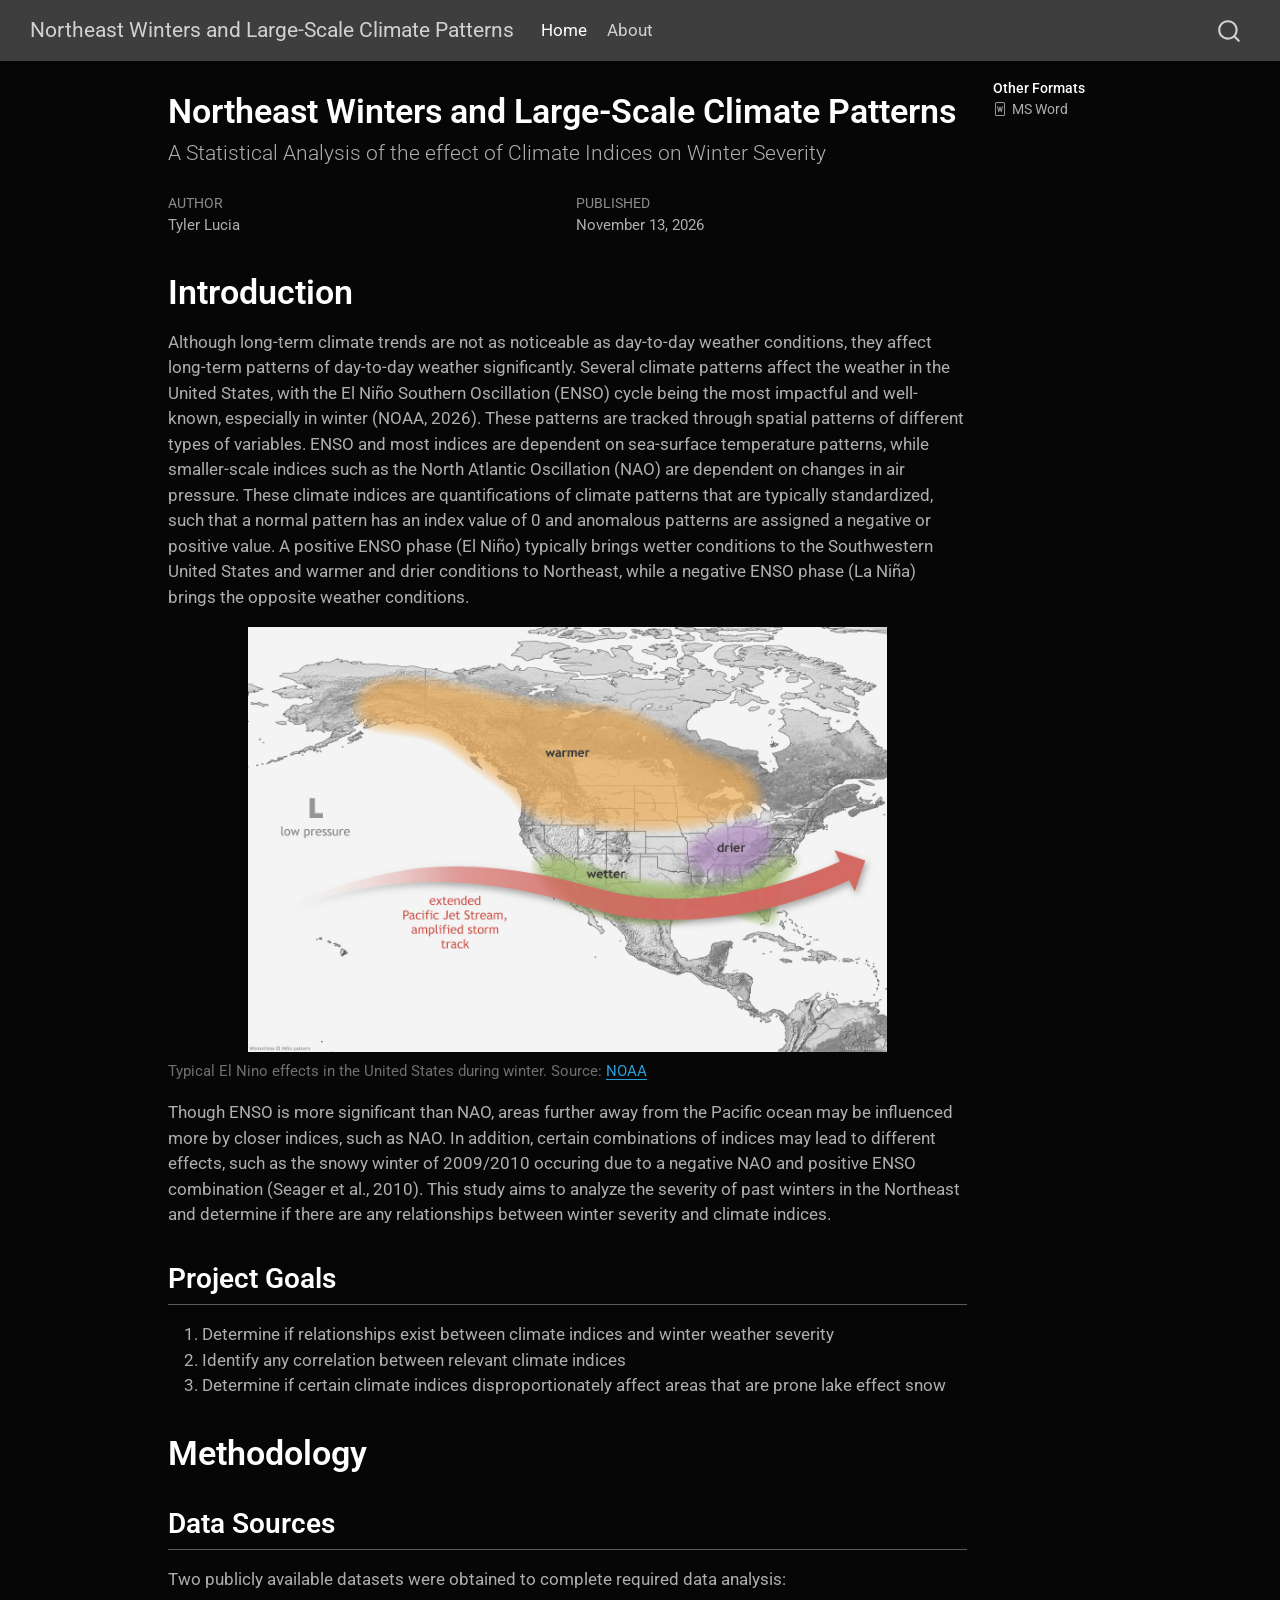
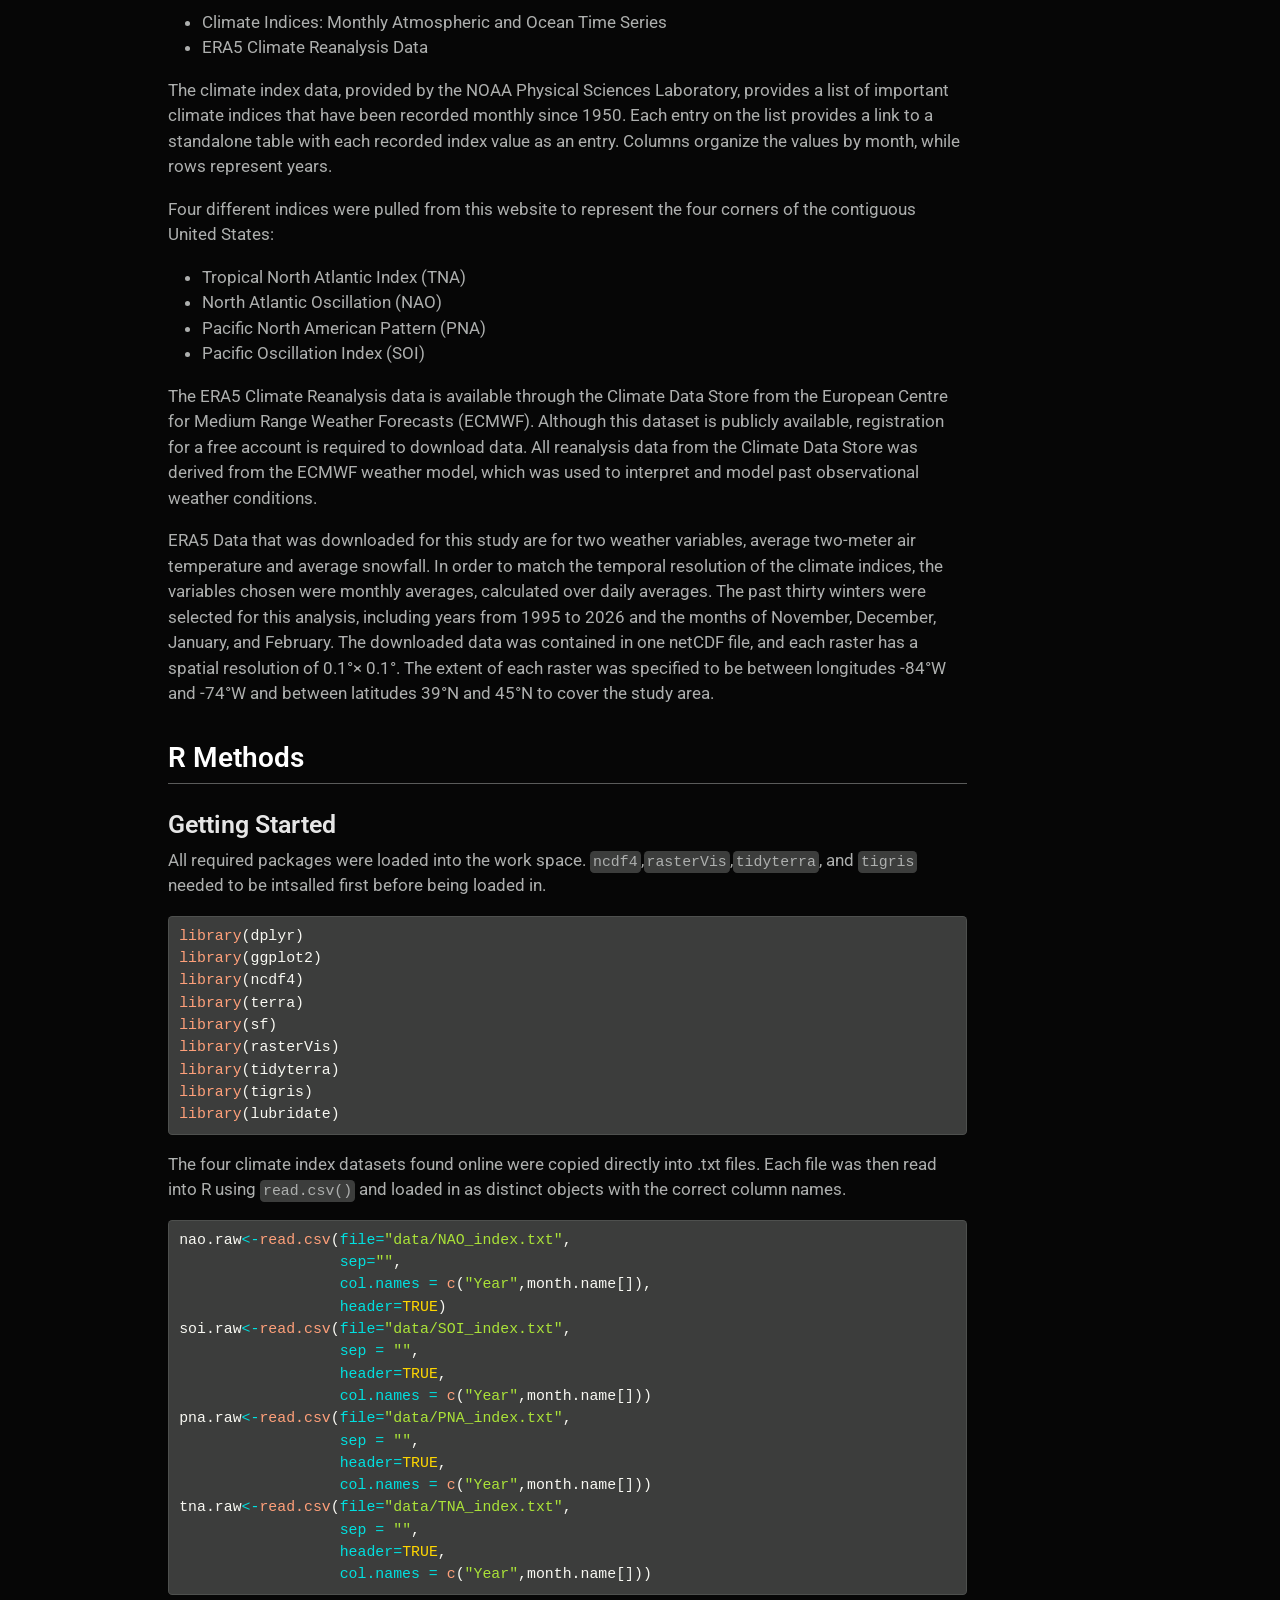
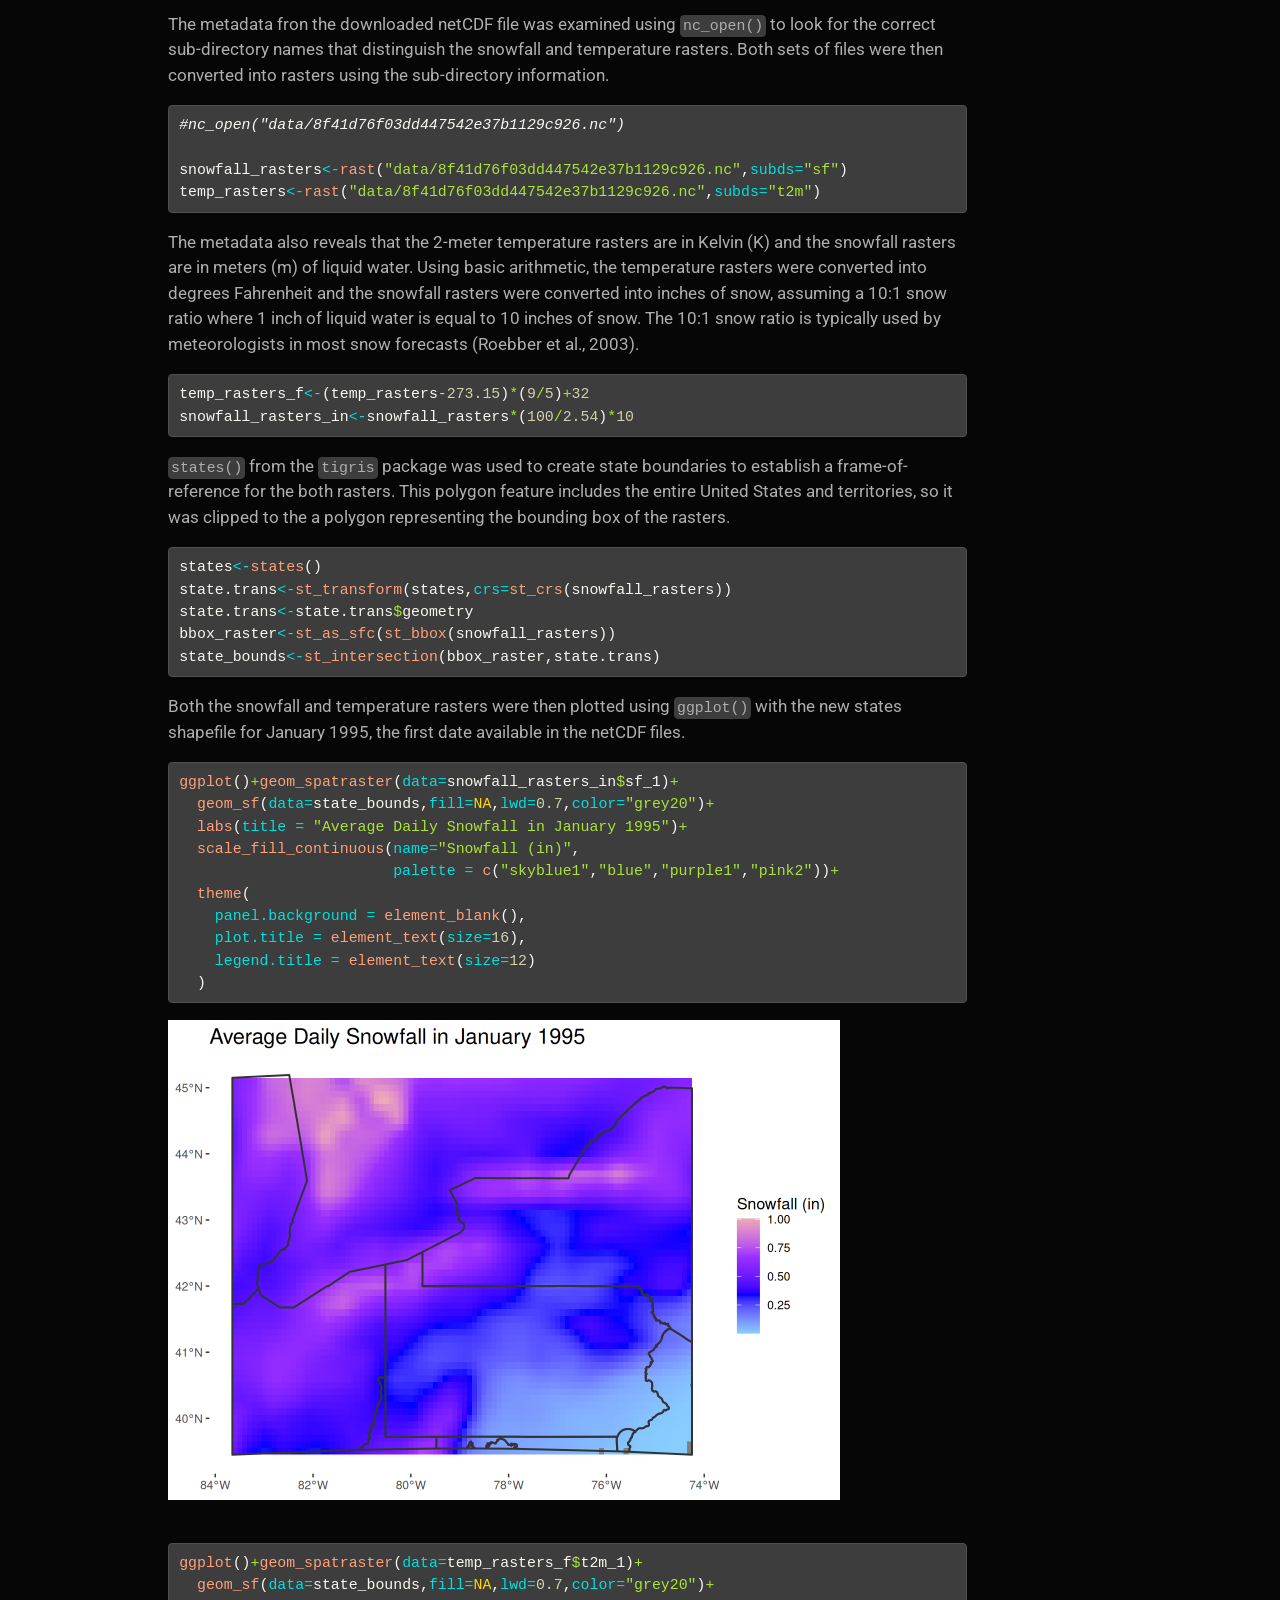
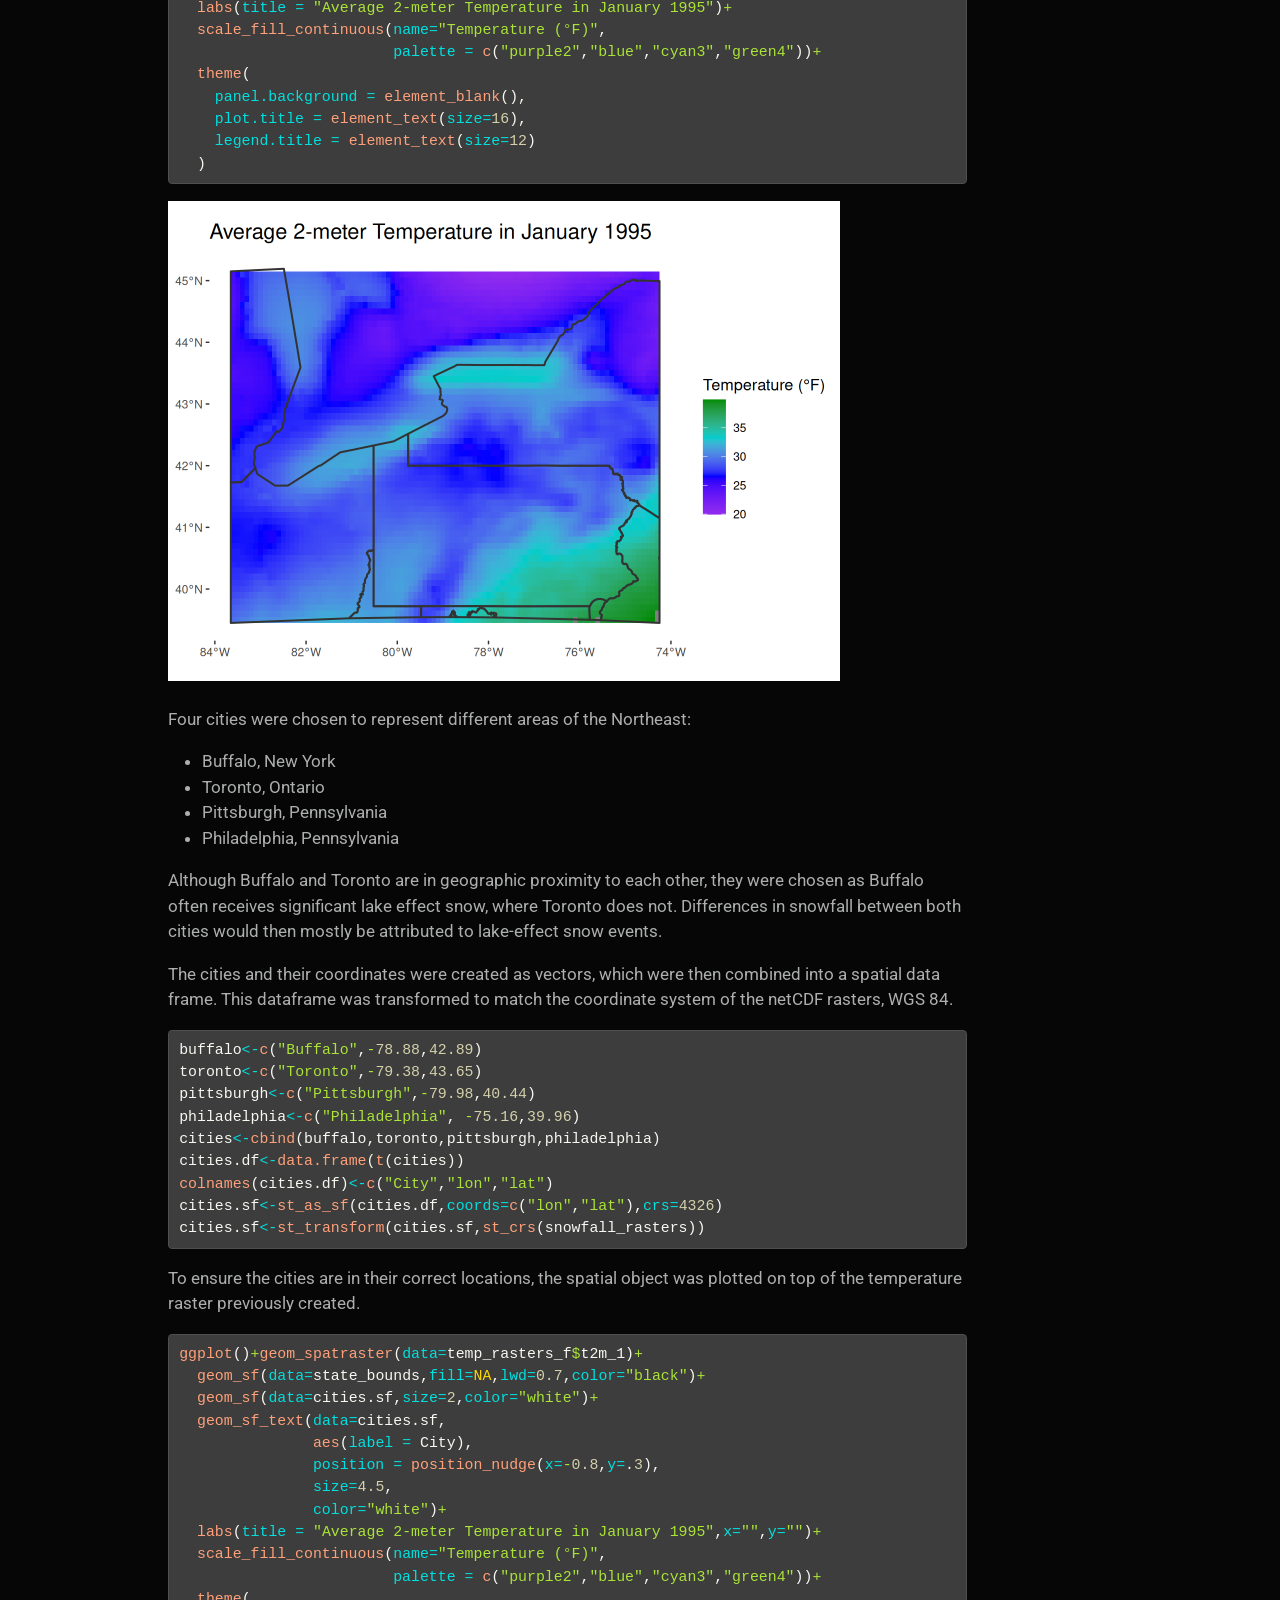
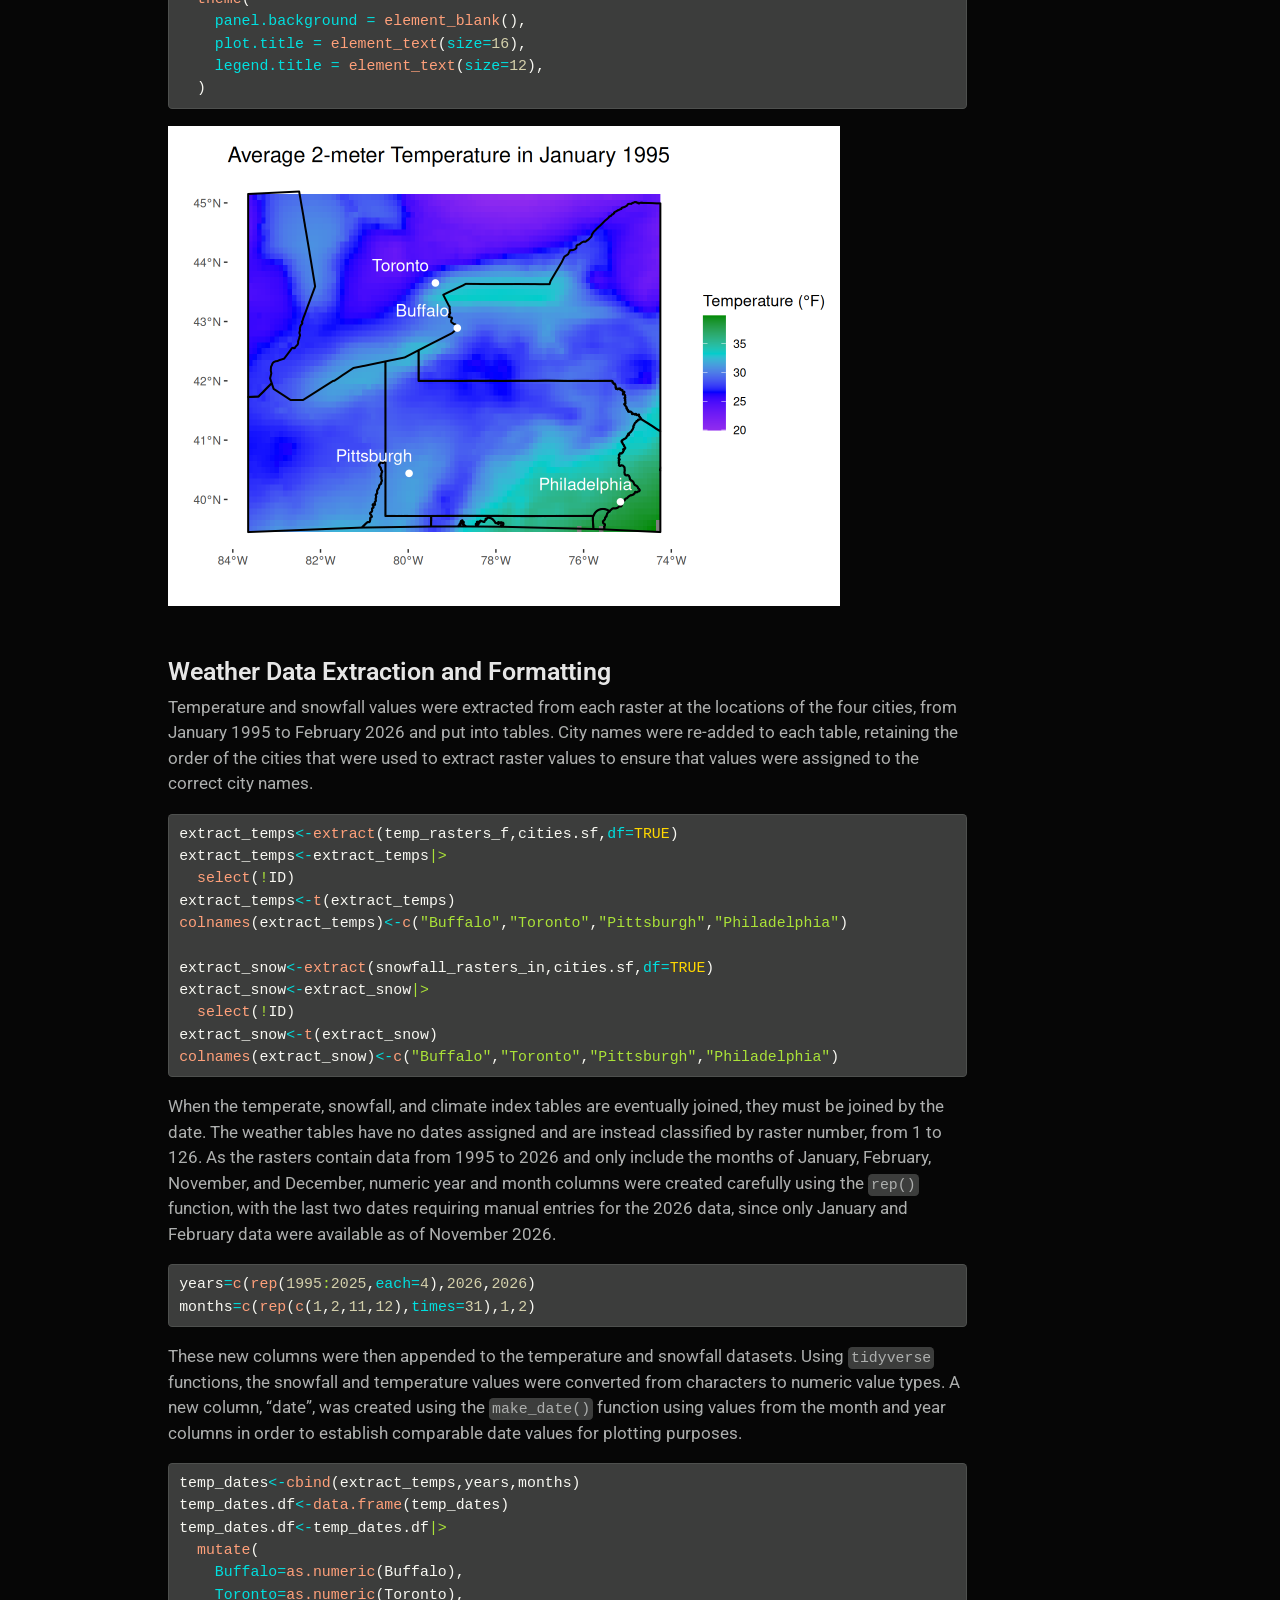
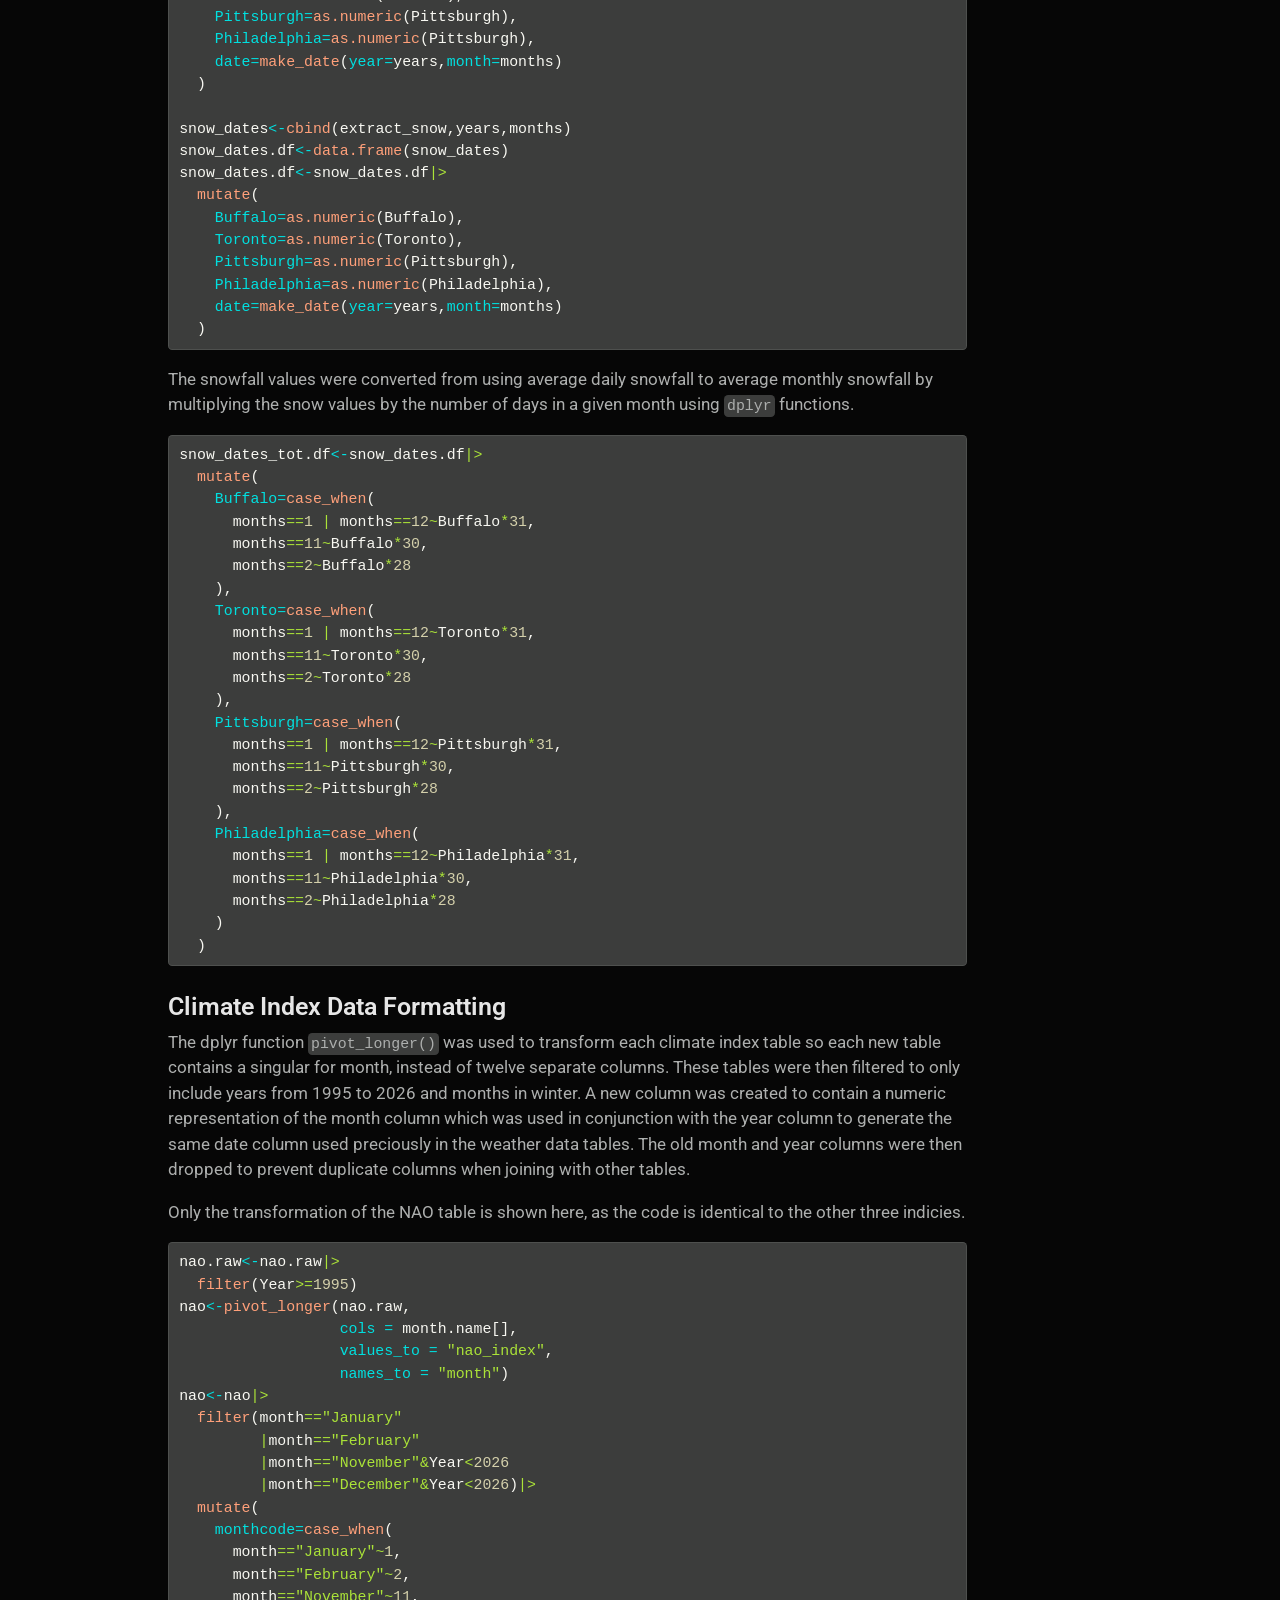
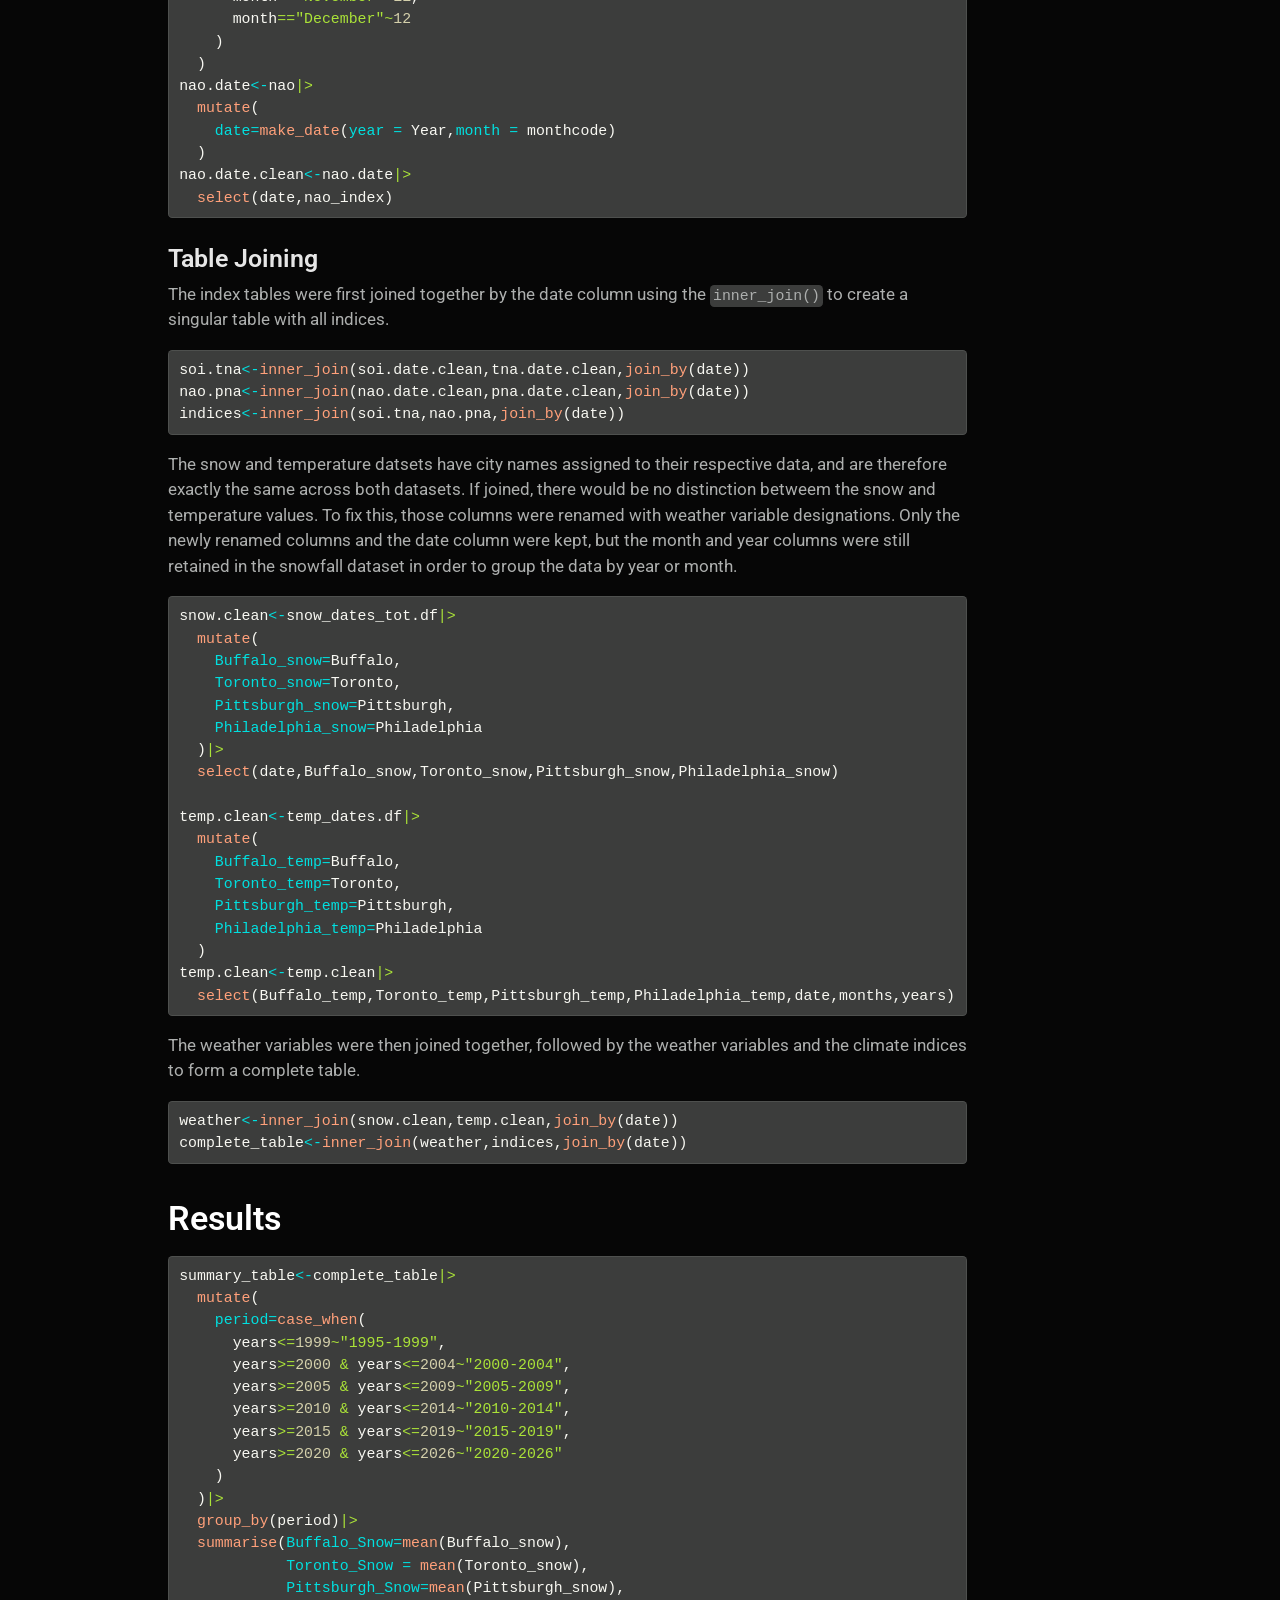
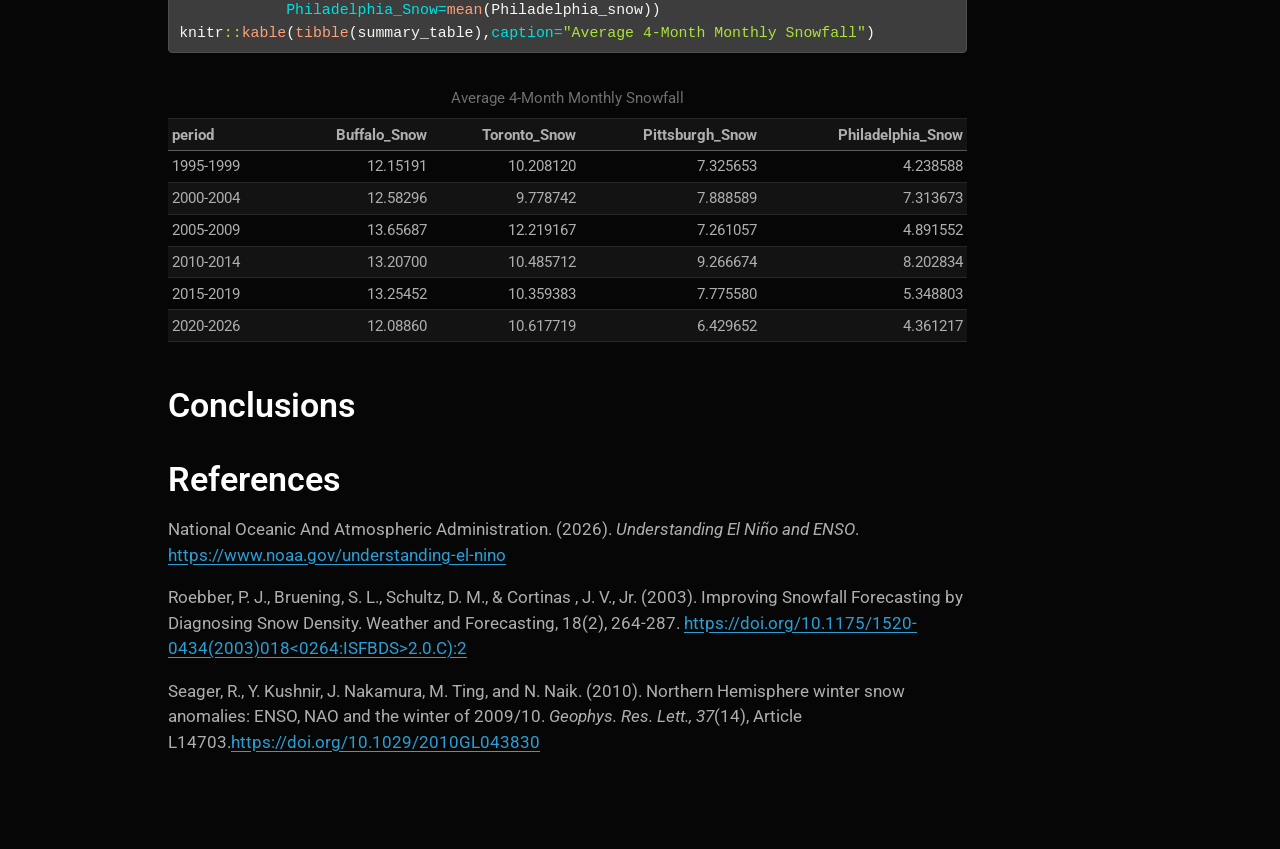
==== commit 0425c42a: "Built site for gh-pages" ====
--- a/index.html
+++ b/index.html
@@ -205,7 +205,6 @@
 <li>Determine if relationships exist between climate indices and winter weather severity</li>
 <li>Identify any correlation between relevant climate indices</li>
 <li>Determine if certain climate indices disproportionately affect areas that are prone lake effect snow</li>
-<li></li>
 </ol>
 </section>
 </section>
@@ -602,7 +601,7 @@
 <section id="references" class="level1">
 <h1>References</h1>
 <p>National Oceanic And Atmospheric Administration. (2026). <em>Understanding El Niño and ENSO</em>. <a href="https://www.noaa.gov/understanding-el-nino" class="uri">https://www.noaa.gov/understanding-el-nino</a></p>
-<p>Roebber, P. J., Bruening, S. L., Schultz, D. M., &amp; Cortinas , J. V., Jr.&nbsp;(2003). Improving Snowfall Forecasting by Diagnosing Snow Density. Weather and Forecasting, 18(2), 264-287. <a href="https://doi.org/10.1175/1520-0434(2003)018%3C0264:ISFBDS" class="uri">https://doi.org/10.1175/1520-0434(2003)018&lt;0264:ISFBDS</a>2.0.CO;2&gt;</p>
+<p>Roebber, P. J., Bruening, S. L., Schultz, D. M., &amp; Cortinas , J. V., Jr.&nbsp;(2003). Improving Snowfall Forecasting by Diagnosing Snow Density. Weather and Forecasting, 18(2), 264-287. <a href="https://doi.org/10.1175/1520-0434(2003)018%3C0264:ISFBDS%3E2.0.CO;2" class="uri">https://doi.org/10.1175/1520-0434(2003)018&lt;0264:ISFBDS&gt;2.0.C):2</a></p>
 <p>Seager, R., Y. Kushnir, J. Nakamura, M. Ting, and N. Naik. (2010). Northern Hemisphere winter snow anomalies: ENSO, NAO and the winter of 2009/10. <em>Geophys. Res. Lett., 37</em>(14), Article L14703.<a href="https://doi.org/10.1029/2010GL043830" class="uri">https://doi.org/10.1029/2010GL043830</a></p>
 
 
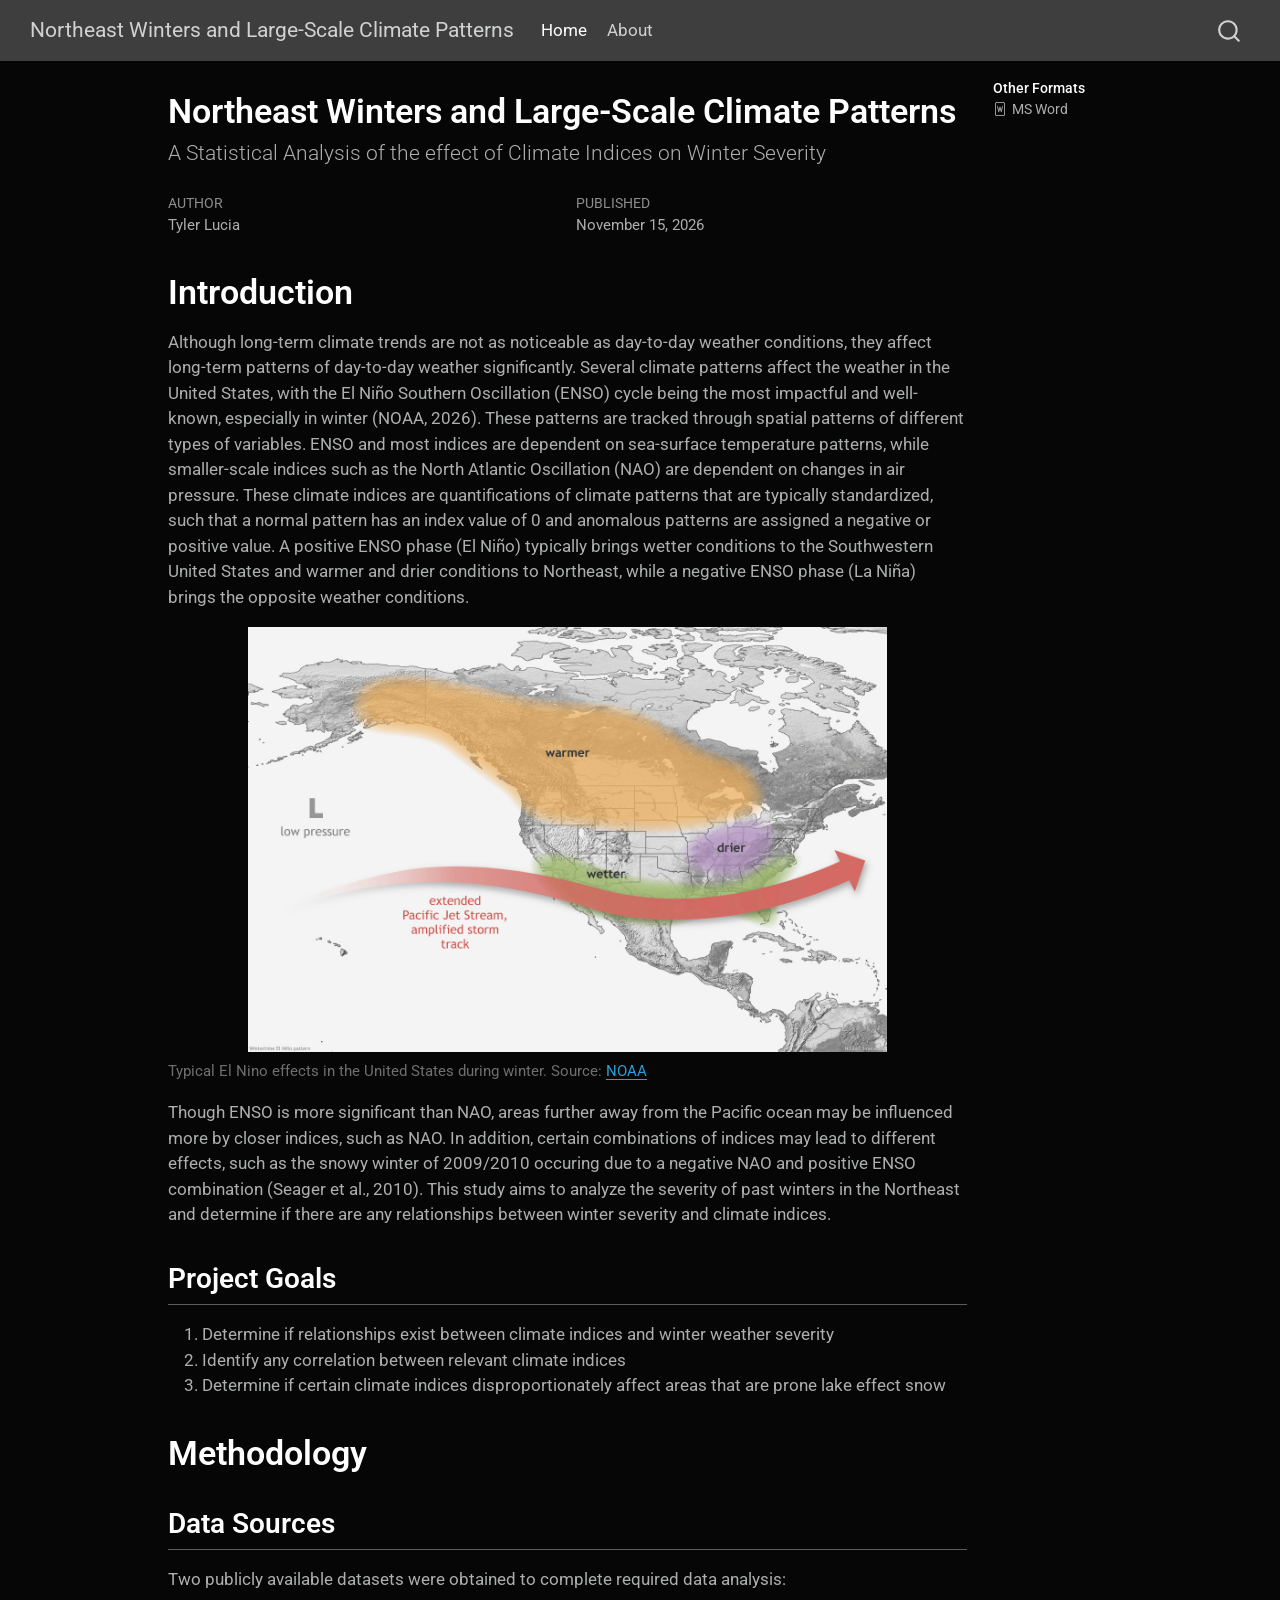
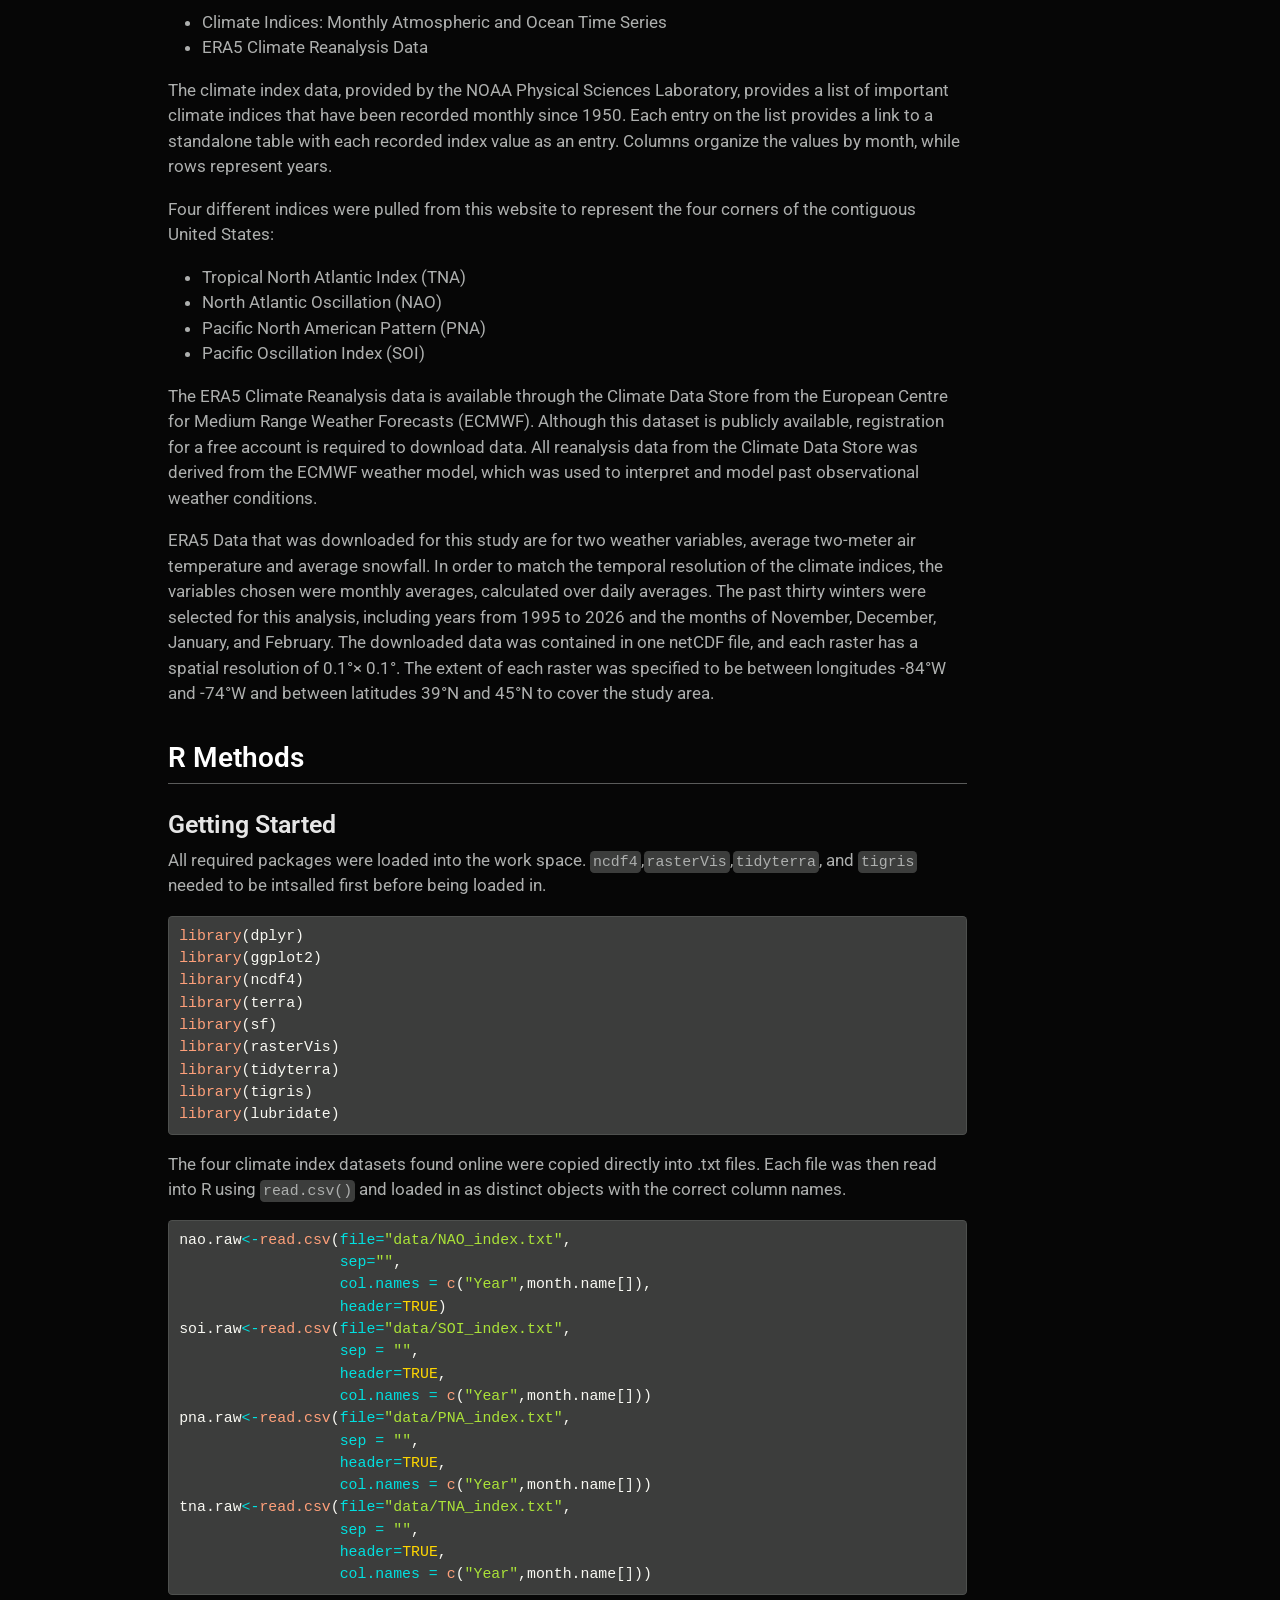
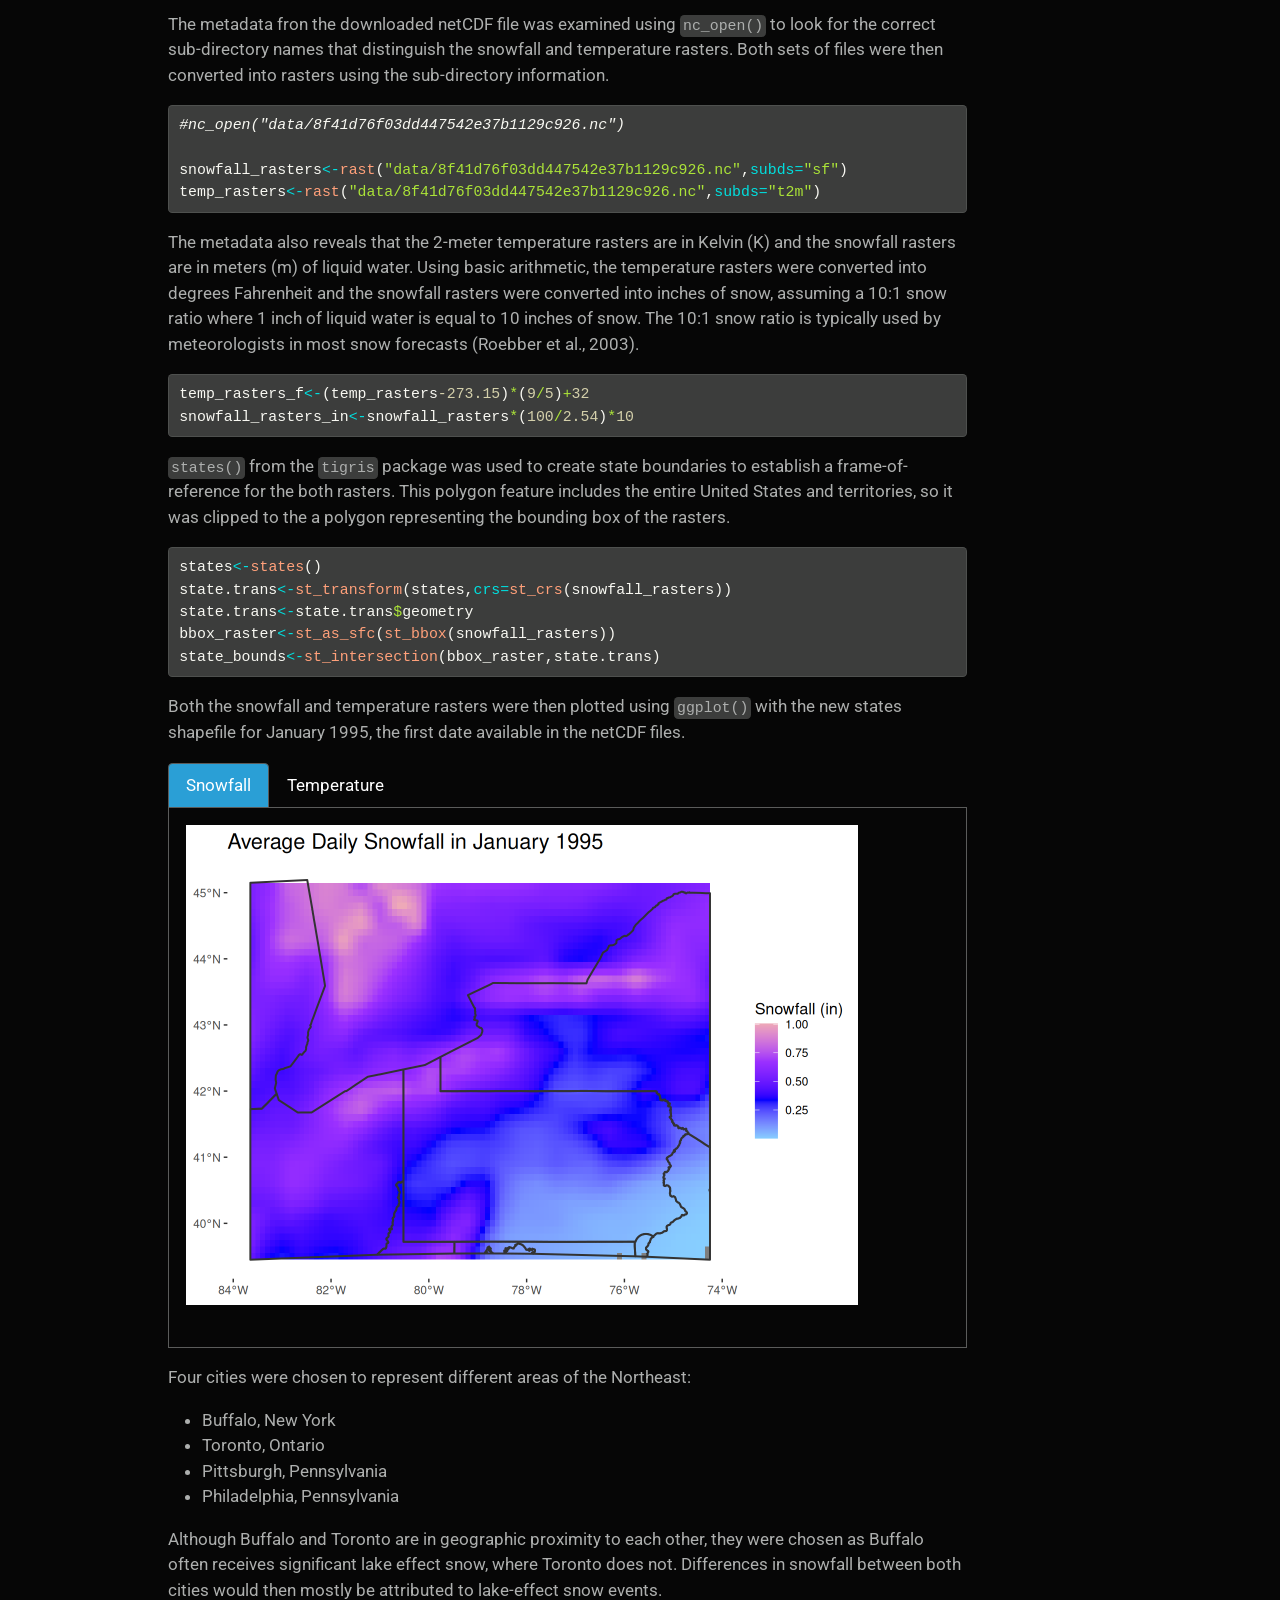
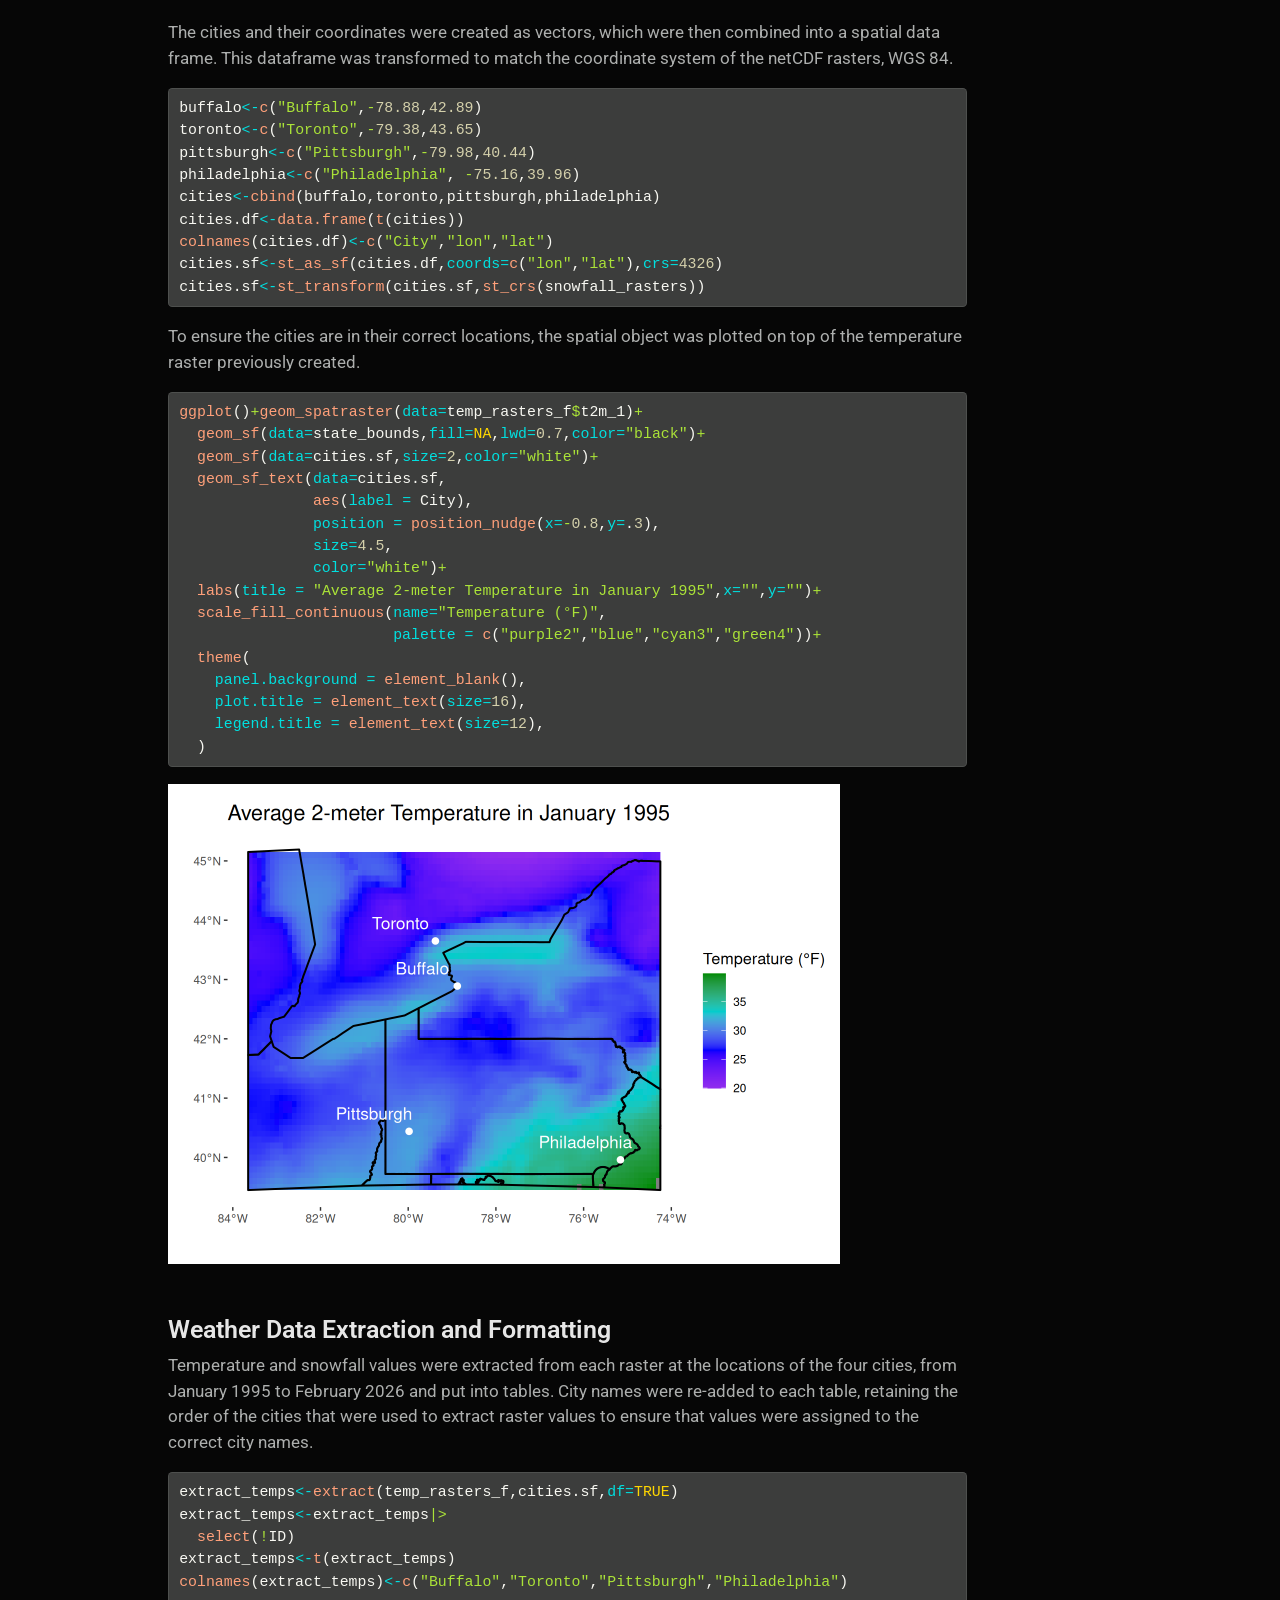
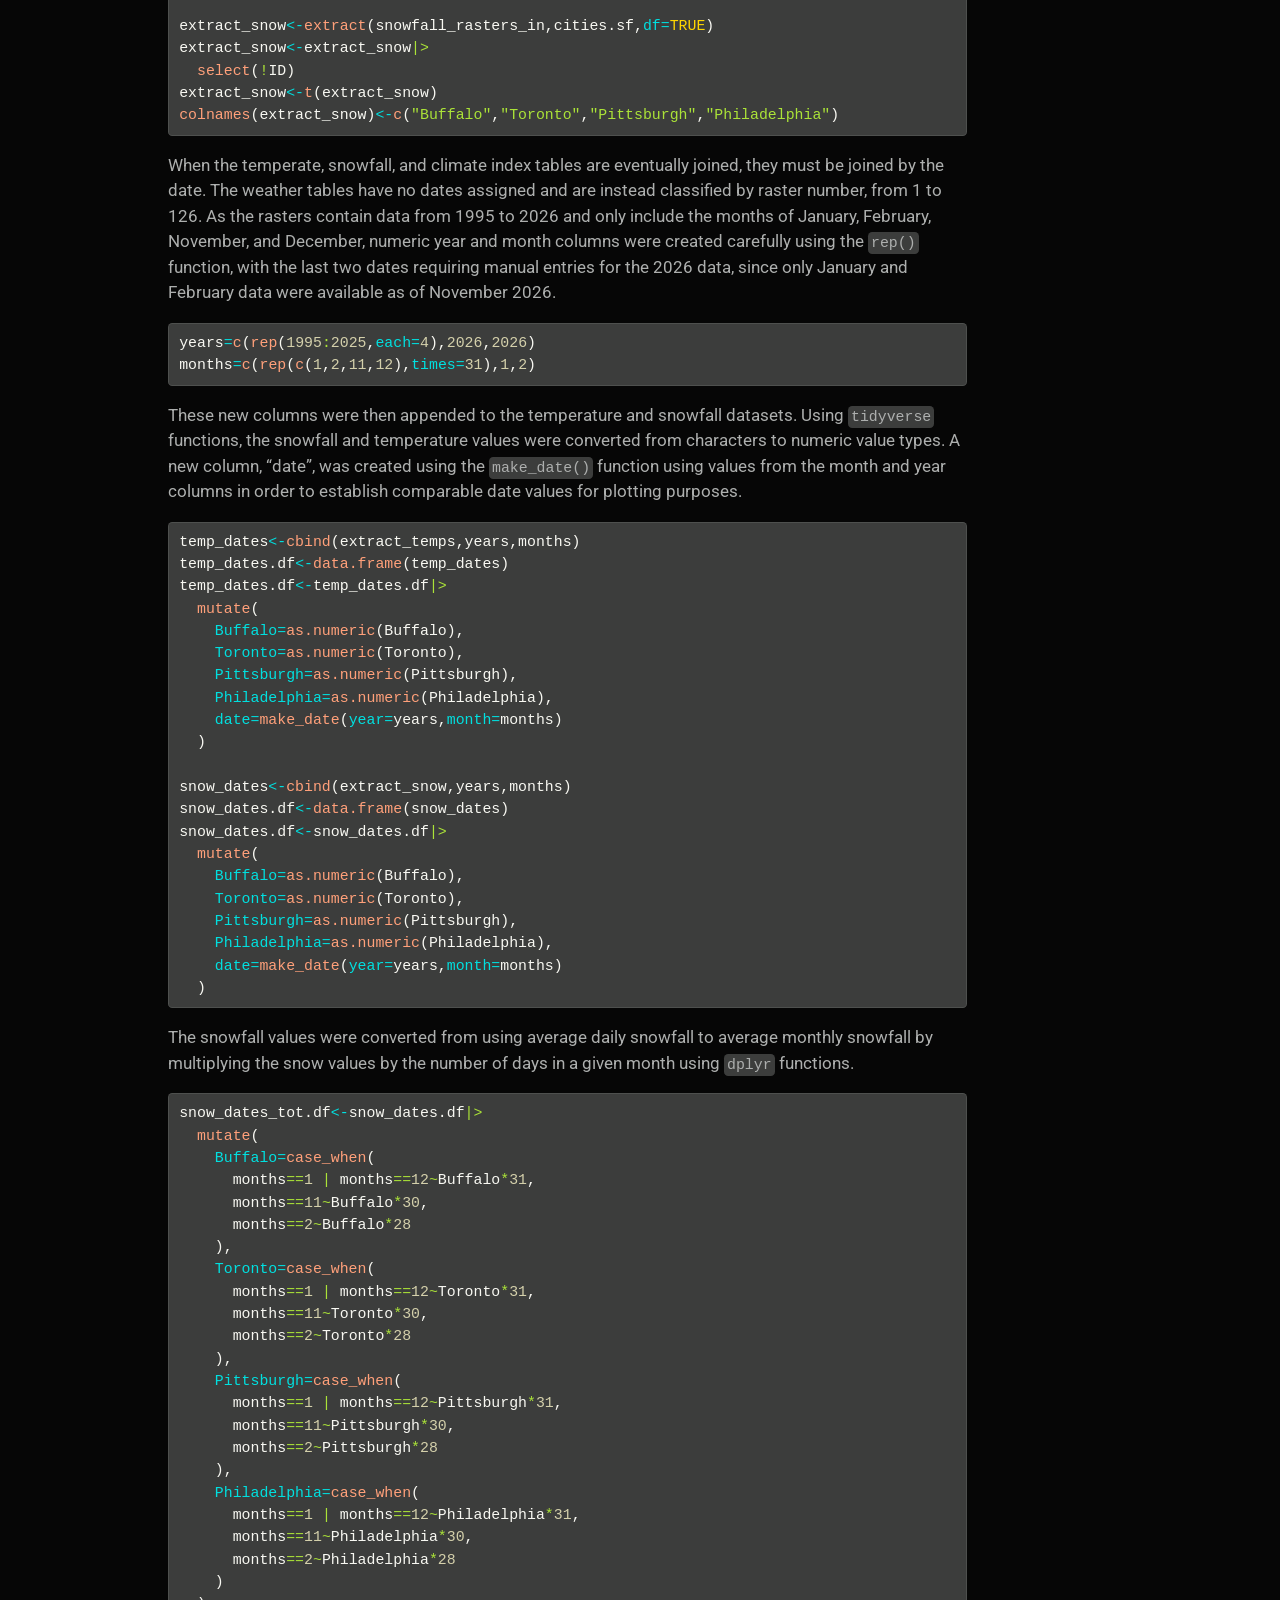
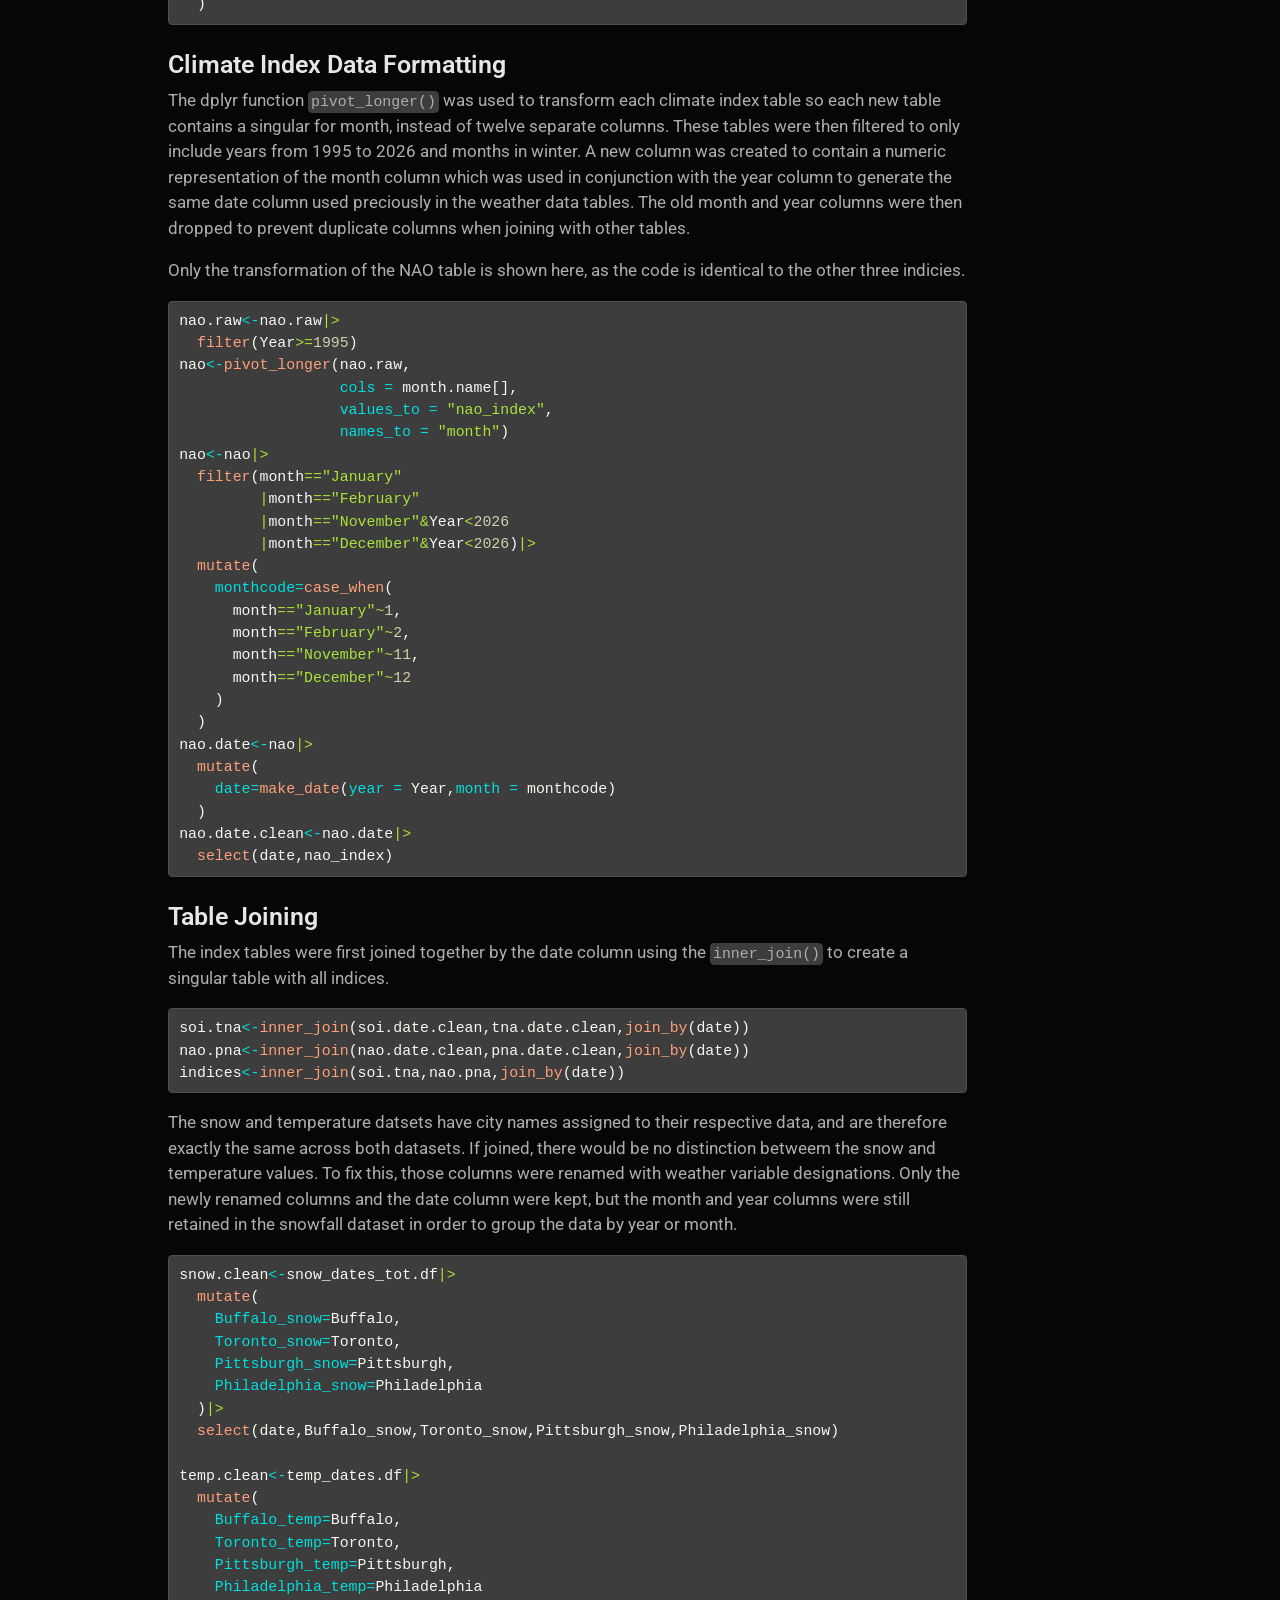
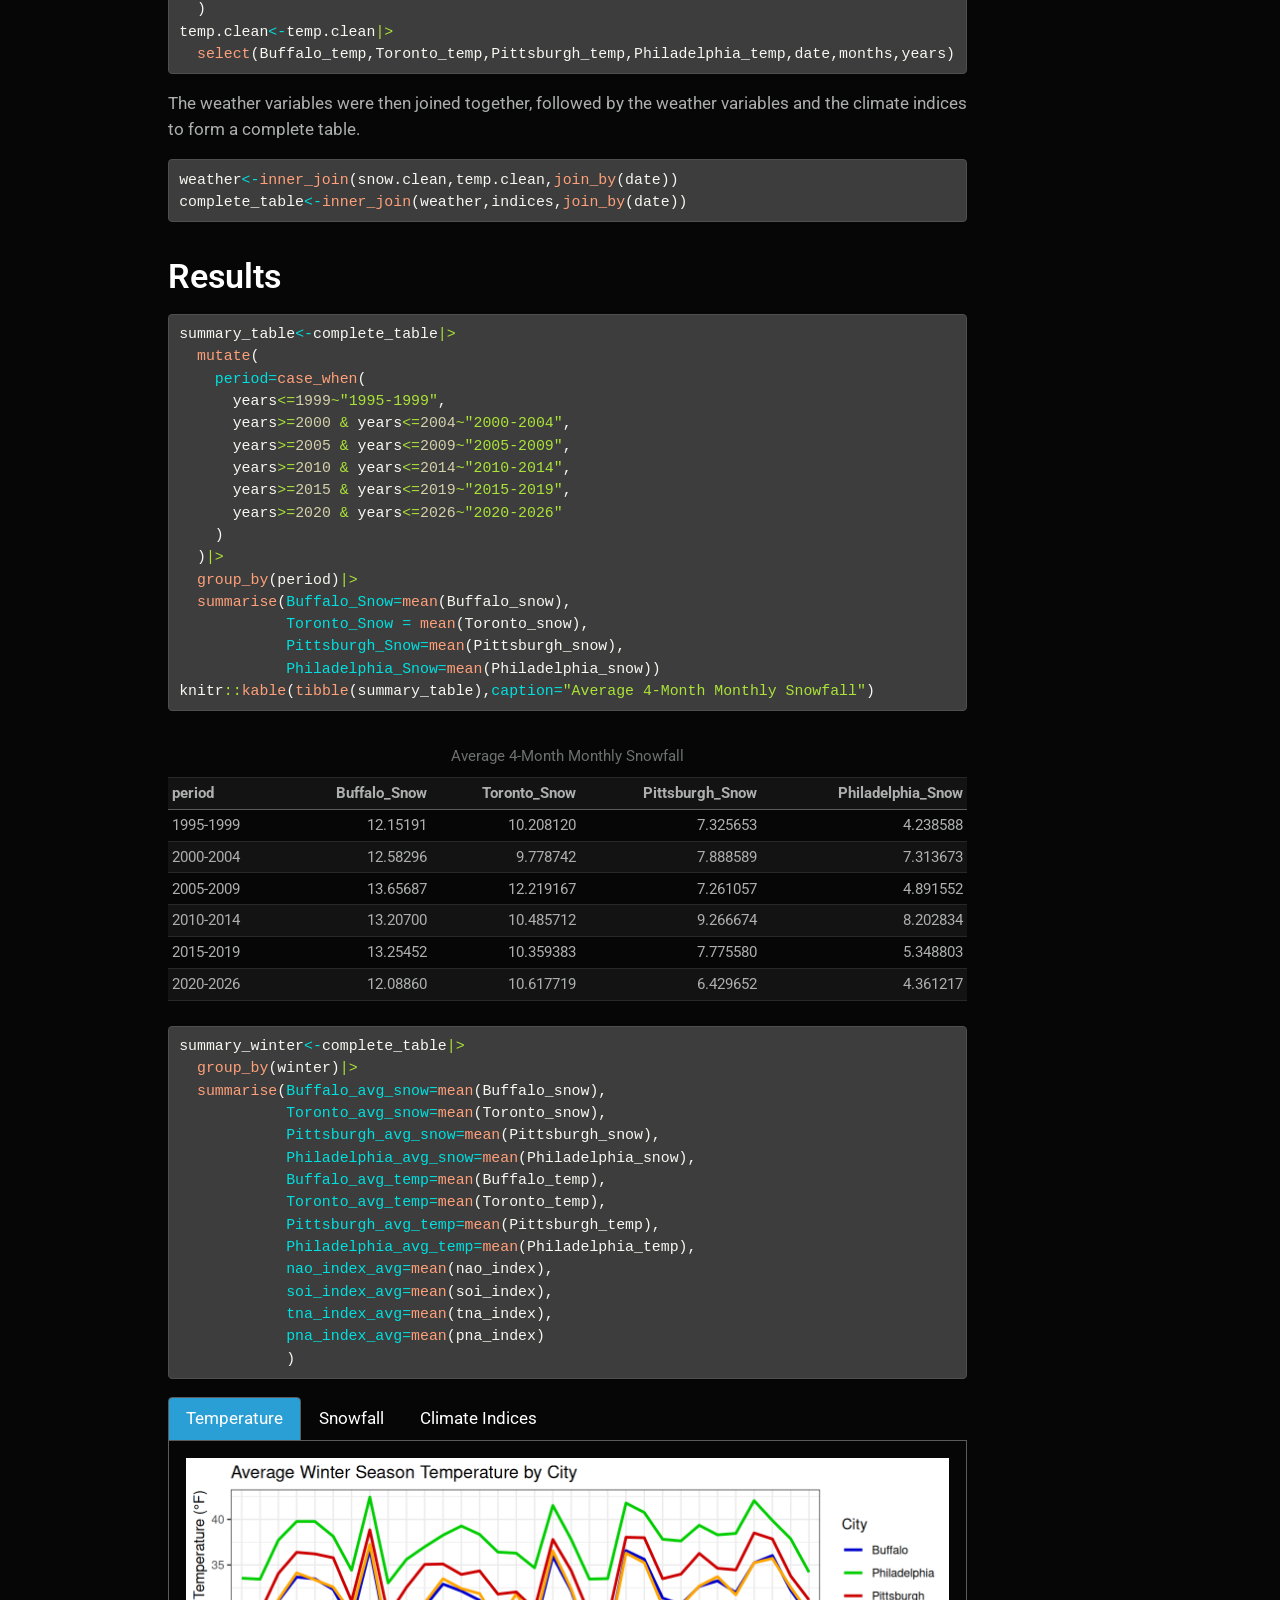
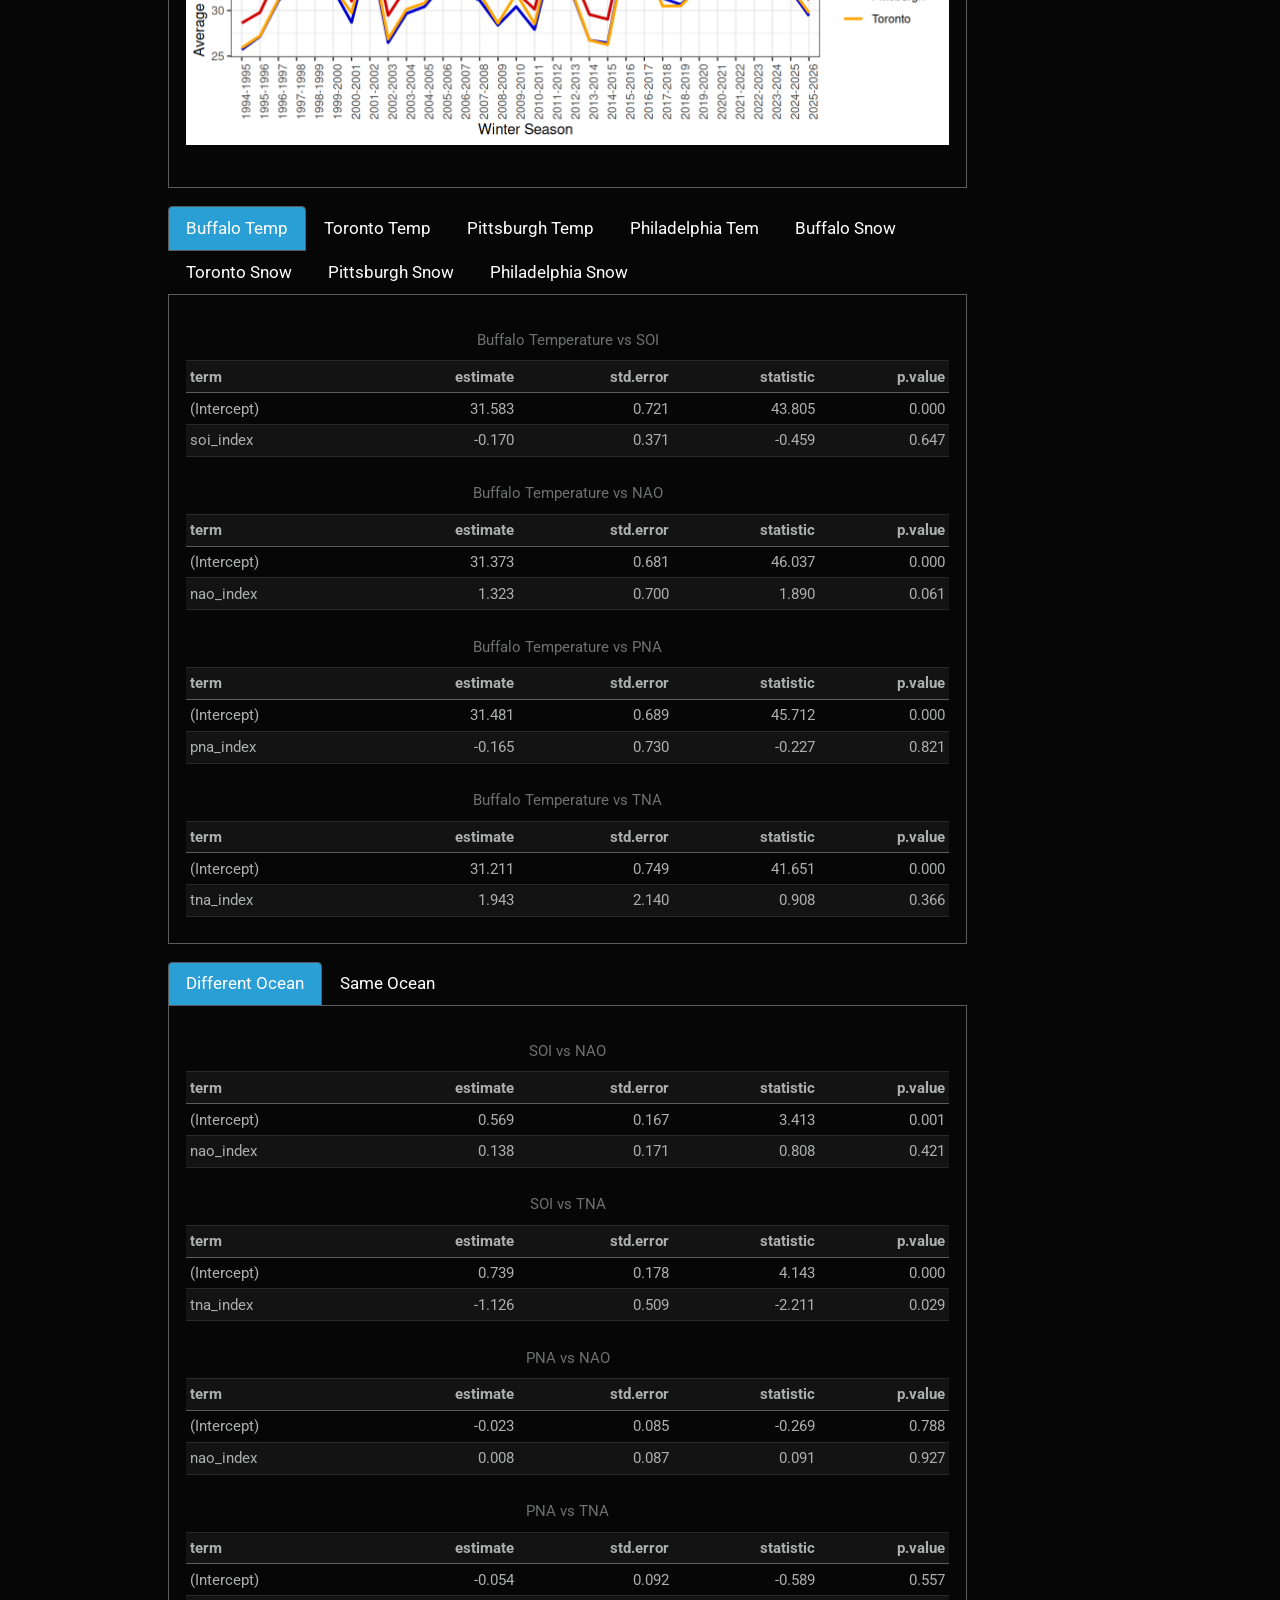
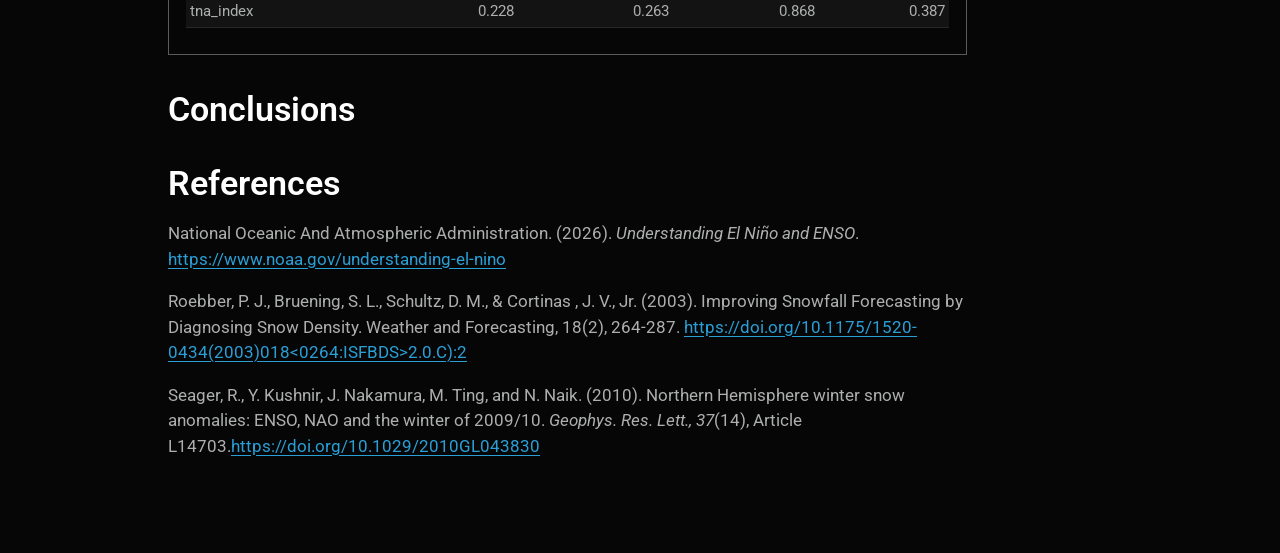
==== commit eb7b0d38: "Built site for gh-pages" ====
--- a/index.html
+++ b/index.html
@@ -7,7 +7,7 @@
 <meta name="viewport" content="width=device-width, initial-scale=1.0, user-scalable=yes">
 
 <meta name="author" content="Tyler Lucia">
-<meta name="dcterms.date" content="2026-11-13">
+<meta name="dcterms.date" content="2026-11-15">
 
 <title>Northeast Winters and Large-Scale Climate Patterns</title>
 <style>
@@ -177,7 +177,7 @@
     <div>
     <div class="quarto-title-meta-heading">Published</div>
     <div class="quarto-title-meta-contents">
-      <p class="date">November 13, 2026</p>
+      <p class="date">November 15, 2026</p>
     </div>
   </div>
   
@@ -284,17 +284,11 @@
 <span id="cb5-5"><a href="#cb5-5" aria-hidden="true" tabindex="-1"></a>state_bounds<span class="ot">&lt;-</span><span class="fu">st_intersection</span>(bbox_raster,state.trans)</span></code></pre></div><button title="Copy to Clipboard" class="code-copy-button"><i class="bi"></i></button></div>
 </div>
 <p>Both the snowfall and temperature rasters were then plotted using <code>ggplot()</code> with the new states shapefile for January 1995, the first date available in the netCDF files.</p>
-<div class="cell">
-<div class="code-copy-outer-scaffold"><div class="sourceCode cell-code" id="cb6"><pre class="sourceCode r code-with-copy"><code class="sourceCode r"><span id="cb6-1"><a href="#cb6-1" aria-hidden="true" tabindex="-1"></a><span class="fu">ggplot</span>()<span class="sc">+</span><span class="fu">geom_spatraster</span>(<span class="at">data=</span>snowfall_rasters_in<span class="sc">$</span>sf_1)<span class="sc">+</span></span>
-<span id="cb6-2"><a href="#cb6-2" aria-hidden="true" tabindex="-1"></a>  <span class="fu">geom_sf</span>(<span class="at">data=</span>state_bounds,<span class="at">fill=</span><span class="cn">NA</span>,<span class="at">lwd=</span><span class="fl">0.7</span>,<span class="at">color=</span><span class="st">"grey20"</span>)<span class="sc">+</span></span>
-<span id="cb6-3"><a href="#cb6-3" aria-hidden="true" tabindex="-1"></a>  <span class="fu">labs</span>(<span class="at">title =</span> <span class="st">"Average Daily Snowfall in January 1995"</span>)<span class="sc">+</span></span>
-<span id="cb6-4"><a href="#cb6-4" aria-hidden="true" tabindex="-1"></a>  <span class="fu">scale_fill_continuous</span>(<span class="at">name=</span><span class="st">"Snowfall (in)"</span>,</span>
-<span id="cb6-5"><a href="#cb6-5" aria-hidden="true" tabindex="-1"></a>                        <span class="at">palette =</span> <span class="fu">c</span>(<span class="st">"skyblue1"</span>,<span class="st">"blue"</span>,<span class="st">"purple1"</span>,<span class="st">"pink2"</span>))<span class="sc">+</span></span>
-<span id="cb6-6"><a href="#cb6-6" aria-hidden="true" tabindex="-1"></a>  <span class="fu">theme</span>(</span>
-<span id="cb6-7"><a href="#cb6-7" aria-hidden="true" tabindex="-1"></a>    <span class="at">panel.background =</span> <span class="fu">element_blank</span>(),</span>
-<span id="cb6-8"><a href="#cb6-8" aria-hidden="true" tabindex="-1"></a>    <span class="at">plot.title =</span> <span class="fu">element_text</span>(<span class="at">size=</span><span class="dv">16</span>),</span>
-<span id="cb6-9"><a href="#cb6-9" aria-hidden="true" tabindex="-1"></a>    <span class="at">legend.title =</span> <span class="fu">element_text</span>(<span class="at">size=</span><span class="dv">12</span>)</span>
-<span id="cb6-10"><a href="#cb6-10" aria-hidden="true" tabindex="-1"></a>  )</span></code></pre></div><button title="Copy to Clipboard" class="code-copy-button"><i class="bi"></i></button></div>
+<div class="tabset-margin-container"></div><div class="panel-tabset">
+<ul class="nav nav-tabs" role="tablist"><li class="nav-item" role="presentation"><a class="nav-link active" id="tabset-1-1-tab" data-bs-toggle="tab" data-bs-target="#tabset-1-1" role="tab" aria-controls="tabset-1-1" aria-selected="true" href="">Snowfall</a></li><li class="nav-item" role="presentation"><a class="nav-link" id="tabset-1-2-tab" data-bs-toggle="tab" data-bs-target="#tabset-1-2" role="tab" aria-controls="tabset-1-2" aria-selected="false" href="">Temperature</a></li></ul>
+<div class="tab-content">
+<div id="tabset-1-1" class="tab-pane active" role="tabpanel" aria-labelledby="tabset-1-1-tab">
+<div class="cell">
 <div class="cell-output-display">
 <div>
 <figure class="figure">
@@ -302,21 +296,18 @@
 </figure>
 </div>
 </div>
-<div class="code-copy-outer-scaffold"><div class="sourceCode cell-code" id="cb7"><pre class="sourceCode r code-with-copy"><code class="sourceCode r"><span id="cb7-1"><a href="#cb7-1" aria-hidden="true" tabindex="-1"></a><span class="fu">ggplot</span>()<span class="sc">+</span><span class="fu">geom_spatraster</span>(<span class="at">data=</span>temp_rasters_f<span class="sc">$</span>t2m_1)<span class="sc">+</span></span>
-<span id="cb7-2"><a href="#cb7-2" aria-hidden="true" tabindex="-1"></a>  <span class="fu">geom_sf</span>(<span class="at">data=</span>state_bounds,<span class="at">fill=</span><span class="cn">NA</span>,<span class="at">lwd=</span><span class="fl">0.7</span>,<span class="at">color=</span><span class="st">"grey20"</span>)<span class="sc">+</span></span>
-<span id="cb7-3"><a href="#cb7-3" aria-hidden="true" tabindex="-1"></a>  <span class="fu">labs</span>(<span class="at">title =</span> <span class="st">"Average 2-meter Temperature in January 1995"</span>)<span class="sc">+</span></span>
-<span id="cb7-4"><a href="#cb7-4" aria-hidden="true" tabindex="-1"></a>  <span class="fu">scale_fill_continuous</span>(<span class="at">name=</span><span class="st">"Temperature (°F)"</span>,</span>
-<span id="cb7-5"><a href="#cb7-5" aria-hidden="true" tabindex="-1"></a>                        <span class="at">palette =</span> <span class="fu">c</span>(<span class="st">"purple2"</span>,<span class="st">"blue"</span>,<span class="st">"cyan3"</span>,<span class="st">"green4"</span>))<span class="sc">+</span></span>
-<span id="cb7-6"><a href="#cb7-6" aria-hidden="true" tabindex="-1"></a>  <span class="fu">theme</span>(</span>
-<span id="cb7-7"><a href="#cb7-7" aria-hidden="true" tabindex="-1"></a>    <span class="at">panel.background =</span> <span class="fu">element_blank</span>(),</span>
-<span id="cb7-8"><a href="#cb7-8" aria-hidden="true" tabindex="-1"></a>    <span class="at">plot.title =</span> <span class="fu">element_text</span>(<span class="at">size=</span><span class="dv">16</span>),</span>
-<span id="cb7-9"><a href="#cb7-9" aria-hidden="true" tabindex="-1"></a>    <span class="at">legend.title =</span> <span class="fu">element_text</span>(<span class="at">size=</span><span class="dv">12</span>)</span>
-<span id="cb7-10"><a href="#cb7-10" aria-hidden="true" tabindex="-1"></a>  )</span></code></pre></div><button title="Copy to Clipboard" class="code-copy-button"><i class="bi"></i></button></div>
+</div>
+</div>
+<div id="tabset-1-2" class="tab-pane" role="tabpanel" aria-labelledby="tabset-1-2-tab">
+<div class="cell">
 <div class="cell-output-display">
 <div>
 <figure class="figure">
-<p><img src="index_files/figure-html/unnamed-chunk-7-2.png" class="img-fluid figure-img" width="672"></p>
+<p><img src="index_files/figure-html/unnamed-chunk-8-1.png" class="img-fluid figure-img" width="672"></p>
 </figure>
+</div>
+</div>
+</div>
 </div>
 </div>
 </div>
@@ -330,38 +321,38 @@
 <p>Although Buffalo and Toronto are in geographic proximity to each other, they were chosen as Buffalo often receives significant lake effect snow, where Toronto does not. Differences in snowfall between both cities would then mostly be attributed to lake-effect snow events.</p>
 <p>The cities and their coordinates were created as vectors, which were then combined into a spatial data frame. This dataframe was transformed to match the coordinate system of the netCDF rasters, WGS 84.</p>
 <div class="cell">
-<div class="code-copy-outer-scaffold"><div class="sourceCode cell-code" id="cb8"><pre class="sourceCode r code-with-copy"><code class="sourceCode r"><span id="cb8-1"><a href="#cb8-1" aria-hidden="true" tabindex="-1"></a>buffalo<span class="ot">&lt;-</span><span class="fu">c</span>(<span class="st">"Buffalo"</span>,<span class="sc">-</span><span class="fl">78.88</span>,<span class="fl">42.89</span>)</span>
-<span id="cb8-2"><a href="#cb8-2" aria-hidden="true" tabindex="-1"></a>toronto<span class="ot">&lt;-</span><span class="fu">c</span>(<span class="st">"Toronto"</span>,<span class="sc">-</span><span class="fl">79.38</span>,<span class="fl">43.65</span>)</span>
-<span id="cb8-3"><a href="#cb8-3" aria-hidden="true" tabindex="-1"></a>pittsburgh<span class="ot">&lt;-</span><span class="fu">c</span>(<span class="st">"Pittsburgh"</span>,<span class="sc">-</span><span class="fl">79.98</span>,<span class="fl">40.44</span>)</span>
-<span id="cb8-4"><a href="#cb8-4" aria-hidden="true" tabindex="-1"></a>philadelphia<span class="ot">&lt;-</span><span class="fu">c</span>(<span class="st">"Philadelphia"</span>, <span class="sc">-</span><span class="fl">75.16</span>,<span class="fl">39.96</span>)</span>
-<span id="cb8-5"><a href="#cb8-5" aria-hidden="true" tabindex="-1"></a>cities<span class="ot">&lt;-</span><span class="fu">cbind</span>(buffalo,toronto,pittsburgh,philadelphia)</span>
-<span id="cb8-6"><a href="#cb8-6" aria-hidden="true" tabindex="-1"></a>cities.df<span class="ot">&lt;-</span><span class="fu">data.frame</span>(<span class="fu">t</span>(cities))</span>
-<span id="cb8-7"><a href="#cb8-7" aria-hidden="true" tabindex="-1"></a><span class="fu">colnames</span>(cities.df)<span class="ot">&lt;-</span><span class="fu">c</span>(<span class="st">"City"</span>,<span class="st">"lon"</span>,<span class="st">"lat"</span>)</span>
-<span id="cb8-8"><a href="#cb8-8" aria-hidden="true" tabindex="-1"></a>cities.sf<span class="ot">&lt;-</span><span class="fu">st_as_sf</span>(cities.df,<span class="at">coords=</span><span class="fu">c</span>(<span class="st">"lon"</span>,<span class="st">"lat"</span>),<span class="at">crs=</span><span class="dv">4326</span>)</span>
-<span id="cb8-9"><a href="#cb8-9" aria-hidden="true" tabindex="-1"></a>cities.sf<span class="ot">&lt;-</span><span class="fu">st_transform</span>(cities.sf,<span class="fu">st_crs</span>(snowfall_rasters))</span></code></pre></div><button title="Copy to Clipboard" class="code-copy-button"><i class="bi"></i></button></div>
+<div class="code-copy-outer-scaffold"><div class="sourceCode cell-code" id="cb6"><pre class="sourceCode r code-with-copy"><code class="sourceCode r"><span id="cb6-1"><a href="#cb6-1" aria-hidden="true" tabindex="-1"></a>buffalo<span class="ot">&lt;-</span><span class="fu">c</span>(<span class="st">"Buffalo"</span>,<span class="sc">-</span><span class="fl">78.88</span>,<span class="fl">42.89</span>)</span>
+<span id="cb6-2"><a href="#cb6-2" aria-hidden="true" tabindex="-1"></a>toronto<span class="ot">&lt;-</span><span class="fu">c</span>(<span class="st">"Toronto"</span>,<span class="sc">-</span><span class="fl">79.38</span>,<span class="fl">43.65</span>)</span>
+<span id="cb6-3"><a href="#cb6-3" aria-hidden="true" tabindex="-1"></a>pittsburgh<span class="ot">&lt;-</span><span class="fu">c</span>(<span class="st">"Pittsburgh"</span>,<span class="sc">-</span><span class="fl">79.98</span>,<span class="fl">40.44</span>)</span>
+<span id="cb6-4"><a href="#cb6-4" aria-hidden="true" tabindex="-1"></a>philadelphia<span class="ot">&lt;-</span><span class="fu">c</span>(<span class="st">"Philadelphia"</span>, <span class="sc">-</span><span class="fl">75.16</span>,<span class="fl">39.96</span>)</span>
+<span id="cb6-5"><a href="#cb6-5" aria-hidden="true" tabindex="-1"></a>cities<span class="ot">&lt;-</span><span class="fu">cbind</span>(buffalo,toronto,pittsburgh,philadelphia)</span>
+<span id="cb6-6"><a href="#cb6-6" aria-hidden="true" tabindex="-1"></a>cities.df<span class="ot">&lt;-</span><span class="fu">data.frame</span>(<span class="fu">t</span>(cities))</span>
+<span id="cb6-7"><a href="#cb6-7" aria-hidden="true" tabindex="-1"></a><span class="fu">colnames</span>(cities.df)<span class="ot">&lt;-</span><span class="fu">c</span>(<span class="st">"City"</span>,<span class="st">"lon"</span>,<span class="st">"lat"</span>)</span>
+<span id="cb6-8"><a href="#cb6-8" aria-hidden="true" tabindex="-1"></a>cities.sf<span class="ot">&lt;-</span><span class="fu">st_as_sf</span>(cities.df,<span class="at">coords=</span><span class="fu">c</span>(<span class="st">"lon"</span>,<span class="st">"lat"</span>),<span class="at">crs=</span><span class="dv">4326</span>)</span>
+<span id="cb6-9"><a href="#cb6-9" aria-hidden="true" tabindex="-1"></a>cities.sf<span class="ot">&lt;-</span><span class="fu">st_transform</span>(cities.sf,<span class="fu">st_crs</span>(snowfall_rasters))</span></code></pre></div><button title="Copy to Clipboard" class="code-copy-button"><i class="bi"></i></button></div>
 </div>
 <p>To ensure the cities are in their correct locations, the spatial object was plotted on top of the temperature raster previously created.</p>
 <div class="cell">
-<div class="code-copy-outer-scaffold"><div class="sourceCode cell-code" id="cb9"><pre class="sourceCode r code-with-copy"><code class="sourceCode r"><span id="cb9-1"><a href="#cb9-1" aria-hidden="true" tabindex="-1"></a><span class="fu">ggplot</span>()<span class="sc">+</span><span class="fu">geom_spatraster</span>(<span class="at">data=</span>temp_rasters_f<span class="sc">$</span>t2m_1)<span class="sc">+</span></span>
-<span id="cb9-2"><a href="#cb9-2" aria-hidden="true" tabindex="-1"></a>  <span class="fu">geom_sf</span>(<span class="at">data=</span>state_bounds,<span class="at">fill=</span><span class="cn">NA</span>,<span class="at">lwd=</span><span class="fl">0.7</span>,<span class="at">color=</span><span class="st">"black"</span>)<span class="sc">+</span></span>
-<span id="cb9-3"><a href="#cb9-3" aria-hidden="true" tabindex="-1"></a>  <span class="fu">geom_sf</span>(<span class="at">data=</span>cities.sf,<span class="at">size=</span><span class="dv">2</span>,<span class="at">color=</span><span class="st">"white"</span>)<span class="sc">+</span></span>
-<span id="cb9-4"><a href="#cb9-4" aria-hidden="true" tabindex="-1"></a>  <span class="fu">geom_sf_text</span>(<span class="at">data=</span>cities.sf,</span>
-<span id="cb9-5"><a href="#cb9-5" aria-hidden="true" tabindex="-1"></a>               <span class="fu">aes</span>(<span class="at">label =</span> City),</span>
-<span id="cb9-6"><a href="#cb9-6" aria-hidden="true" tabindex="-1"></a>               <span class="at">position =</span> <span class="fu">position_nudge</span>(<span class="at">x=</span><span class="sc">-</span><span class="fl">0.8</span>,<span class="at">y=</span>.<span class="dv">3</span>),</span>
-<span id="cb9-7"><a href="#cb9-7" aria-hidden="true" tabindex="-1"></a>               <span class="at">size=</span><span class="fl">4.5</span>,</span>
-<span id="cb9-8"><a href="#cb9-8" aria-hidden="true" tabindex="-1"></a>               <span class="at">color=</span><span class="st">"white"</span>)<span class="sc">+</span></span>
-<span id="cb9-9"><a href="#cb9-9" aria-hidden="true" tabindex="-1"></a>  <span class="fu">labs</span>(<span class="at">title =</span> <span class="st">"Average 2-meter Temperature in January 1995"</span>,<span class="at">x=</span><span class="st">""</span>,<span class="at">y=</span><span class="st">""</span>)<span class="sc">+</span></span>
-<span id="cb9-10"><a href="#cb9-10" aria-hidden="true" tabindex="-1"></a>  <span class="fu">scale_fill_continuous</span>(<span class="at">name=</span><span class="st">"Temperature (°F)"</span>,</span>
-<span id="cb9-11"><a href="#cb9-11" aria-hidden="true" tabindex="-1"></a>                        <span class="at">palette =</span> <span class="fu">c</span>(<span class="st">"purple2"</span>,<span class="st">"blue"</span>,<span class="st">"cyan3"</span>,<span class="st">"green4"</span>))<span class="sc">+</span></span>
-<span id="cb9-12"><a href="#cb9-12" aria-hidden="true" tabindex="-1"></a>  <span class="fu">theme</span>(</span>
-<span id="cb9-13"><a href="#cb9-13" aria-hidden="true" tabindex="-1"></a>    <span class="at">panel.background =</span> <span class="fu">element_blank</span>(),</span>
-<span id="cb9-14"><a href="#cb9-14" aria-hidden="true" tabindex="-1"></a>    <span class="at">plot.title =</span> <span class="fu">element_text</span>(<span class="at">size=</span><span class="dv">16</span>),</span>
-<span id="cb9-15"><a href="#cb9-15" aria-hidden="true" tabindex="-1"></a>    <span class="at">legend.title =</span> <span class="fu">element_text</span>(<span class="at">size=</span><span class="dv">12</span>),</span>
-<span id="cb9-16"><a href="#cb9-16" aria-hidden="true" tabindex="-1"></a>  )</span></code></pre></div><button title="Copy to Clipboard" class="code-copy-button"><i class="bi"></i></button></div>
+<div class="code-copy-outer-scaffold"><div class="sourceCode cell-code" id="cb7"><pre class="sourceCode r code-with-copy"><code class="sourceCode r"><span id="cb7-1"><a href="#cb7-1" aria-hidden="true" tabindex="-1"></a><span class="fu">ggplot</span>()<span class="sc">+</span><span class="fu">geom_spatraster</span>(<span class="at">data=</span>temp_rasters_f<span class="sc">$</span>t2m_1)<span class="sc">+</span></span>
+<span id="cb7-2"><a href="#cb7-2" aria-hidden="true" tabindex="-1"></a>  <span class="fu">geom_sf</span>(<span class="at">data=</span>state_bounds,<span class="at">fill=</span><span class="cn">NA</span>,<span class="at">lwd=</span><span class="fl">0.7</span>,<span class="at">color=</span><span class="st">"black"</span>)<span class="sc">+</span></span>
+<span id="cb7-3"><a href="#cb7-3" aria-hidden="true" tabindex="-1"></a>  <span class="fu">geom_sf</span>(<span class="at">data=</span>cities.sf,<span class="at">size=</span><span class="dv">2</span>,<span class="at">color=</span><span class="st">"white"</span>)<span class="sc">+</span></span>
+<span id="cb7-4"><a href="#cb7-4" aria-hidden="true" tabindex="-1"></a>  <span class="fu">geom_sf_text</span>(<span class="at">data=</span>cities.sf,</span>
+<span id="cb7-5"><a href="#cb7-5" aria-hidden="true" tabindex="-1"></a>               <span class="fu">aes</span>(<span class="at">label =</span> City),</span>
+<span id="cb7-6"><a href="#cb7-6" aria-hidden="true" tabindex="-1"></a>               <span class="at">position =</span> <span class="fu">position_nudge</span>(<span class="at">x=</span><span class="sc">-</span><span class="fl">0.8</span>,<span class="at">y=</span>.<span class="dv">3</span>),</span>
+<span id="cb7-7"><a href="#cb7-7" aria-hidden="true" tabindex="-1"></a>               <span class="at">size=</span><span class="fl">4.5</span>,</span>
+<span id="cb7-8"><a href="#cb7-8" aria-hidden="true" tabindex="-1"></a>               <span class="at">color=</span><span class="st">"white"</span>)<span class="sc">+</span></span>
+<span id="cb7-9"><a href="#cb7-9" aria-hidden="true" tabindex="-1"></a>  <span class="fu">labs</span>(<span class="at">title =</span> <span class="st">"Average 2-meter Temperature in January 1995"</span>,<span class="at">x=</span><span class="st">""</span>,<span class="at">y=</span><span class="st">""</span>)<span class="sc">+</span></span>
+<span id="cb7-10"><a href="#cb7-10" aria-hidden="true" tabindex="-1"></a>  <span class="fu">scale_fill_continuous</span>(<span class="at">name=</span><span class="st">"Temperature (°F)"</span>,</span>
+<span id="cb7-11"><a href="#cb7-11" aria-hidden="true" tabindex="-1"></a>                        <span class="at">palette =</span> <span class="fu">c</span>(<span class="st">"purple2"</span>,<span class="st">"blue"</span>,<span class="st">"cyan3"</span>,<span class="st">"green4"</span>))<span class="sc">+</span></span>
+<span id="cb7-12"><a href="#cb7-12" aria-hidden="true" tabindex="-1"></a>  <span class="fu">theme</span>(</span>
+<span id="cb7-13"><a href="#cb7-13" aria-hidden="true" tabindex="-1"></a>    <span class="at">panel.background =</span> <span class="fu">element_blank</span>(),</span>
+<span id="cb7-14"><a href="#cb7-14" aria-hidden="true" tabindex="-1"></a>    <span class="at">plot.title =</span> <span class="fu">element_text</span>(<span class="at">size=</span><span class="dv">16</span>),</span>
+<span id="cb7-15"><a href="#cb7-15" aria-hidden="true" tabindex="-1"></a>    <span class="at">legend.title =</span> <span class="fu">element_text</span>(<span class="at">size=</span><span class="dv">12</span>),</span>
+<span id="cb7-16"><a href="#cb7-16" aria-hidden="true" tabindex="-1"></a>  )</span></code></pre></div><button title="Copy to Clipboard" class="code-copy-button"><i class="bi"></i></button></div>
 <div class="cell-output-display">
 <div>
 <figure class="figure">
-<p><img src="index_files/figure-html/unnamed-chunk-9-1.png" class="img-fluid figure-img" width="672"></p>
+<p><img src="index_files/figure-html/unnamed-chunk-10-1.png" class="img-fluid figure-img" width="672"></p>
 </figure>
 </div>
 </div>
@@ -371,72 +362,72 @@
 <h3 class="anchored" data-anchor-id="weather-data-extraction-and-formatting">Weather Data Extraction and Formatting</h3>
 <p>Temperature and snowfall values were extracted from each raster at the locations of the four cities, from January 1995 to February 2026 and put into tables. City names were re-added to each table, retaining the order of the cities that were used to extract raster values to ensure that values were assigned to the correct city names.</p>
 <div class="cell">
-<div class="code-copy-outer-scaffold"><div class="sourceCode cell-code" id="cb10"><pre class="sourceCode r code-with-copy"><code class="sourceCode r"><span id="cb10-1"><a href="#cb10-1" aria-hidden="true" tabindex="-1"></a>extract_temps<span class="ot">&lt;-</span><span class="fu">extract</span>(temp_rasters_f,cities.sf,<span class="at">df=</span><span class="cn">TRUE</span>)</span>
-<span id="cb10-2"><a href="#cb10-2" aria-hidden="true" tabindex="-1"></a>extract_temps<span class="ot">&lt;-</span>extract_temps<span class="sc">|&gt;</span></span>
-<span id="cb10-3"><a href="#cb10-3" aria-hidden="true" tabindex="-1"></a>  <span class="fu">select</span>(<span class="sc">!</span>ID)</span>
-<span id="cb10-4"><a href="#cb10-4" aria-hidden="true" tabindex="-1"></a>extract_temps<span class="ot">&lt;-</span><span class="fu">t</span>(extract_temps)</span>
-<span id="cb10-5"><a href="#cb10-5" aria-hidden="true" tabindex="-1"></a><span class="fu">colnames</span>(extract_temps)<span class="ot">&lt;-</span><span class="fu">c</span>(<span class="st">"Buffalo"</span>,<span class="st">"Toronto"</span>,<span class="st">"Pittsburgh"</span>,<span class="st">"Philadelphia"</span>)</span>
-<span id="cb10-6"><a href="#cb10-6" aria-hidden="true" tabindex="-1"></a></span>
-<span id="cb10-7"><a href="#cb10-7" aria-hidden="true" tabindex="-1"></a>extract_snow<span class="ot">&lt;-</span><span class="fu">extract</span>(snowfall_rasters_in,cities.sf,<span class="at">df=</span><span class="cn">TRUE</span>)</span>
-<span id="cb10-8"><a href="#cb10-8" aria-hidden="true" tabindex="-1"></a>extract_snow<span class="ot">&lt;-</span>extract_snow<span class="sc">|&gt;</span></span>
-<span id="cb10-9"><a href="#cb10-9" aria-hidden="true" tabindex="-1"></a>  <span class="fu">select</span>(<span class="sc">!</span>ID)</span>
-<span id="cb10-10"><a href="#cb10-10" aria-hidden="true" tabindex="-1"></a>extract_snow<span class="ot">&lt;-</span><span class="fu">t</span>(extract_snow)</span>
-<span id="cb10-11"><a href="#cb10-11" aria-hidden="true" tabindex="-1"></a><span class="fu">colnames</span>(extract_snow)<span class="ot">&lt;-</span><span class="fu">c</span>(<span class="st">"Buffalo"</span>,<span class="st">"Toronto"</span>,<span class="st">"Pittsburgh"</span>,<span class="st">"Philadelphia"</span>)</span></code></pre></div><button title="Copy to Clipboard" class="code-copy-button"><i class="bi"></i></button></div>
+<div class="code-copy-outer-scaffold"><div class="sourceCode cell-code" id="cb8"><pre class="sourceCode r code-with-copy"><code class="sourceCode r"><span id="cb8-1"><a href="#cb8-1" aria-hidden="true" tabindex="-1"></a>extract_temps<span class="ot">&lt;-</span><span class="fu">extract</span>(temp_rasters_f,cities.sf,<span class="at">df=</span><span class="cn">TRUE</span>)</span>
+<span id="cb8-2"><a href="#cb8-2" aria-hidden="true" tabindex="-1"></a>extract_temps<span class="ot">&lt;-</span>extract_temps<span class="sc">|&gt;</span></span>
+<span id="cb8-3"><a href="#cb8-3" aria-hidden="true" tabindex="-1"></a>  <span class="fu">select</span>(<span class="sc">!</span>ID)</span>
+<span id="cb8-4"><a href="#cb8-4" aria-hidden="true" tabindex="-1"></a>extract_temps<span class="ot">&lt;-</span><span class="fu">t</span>(extract_temps)</span>
+<span id="cb8-5"><a href="#cb8-5" aria-hidden="true" tabindex="-1"></a><span class="fu">colnames</span>(extract_temps)<span class="ot">&lt;-</span><span class="fu">c</span>(<span class="st">"Buffalo"</span>,<span class="st">"Toronto"</span>,<span class="st">"Pittsburgh"</span>,<span class="st">"Philadelphia"</span>)</span>
+<span id="cb8-6"><a href="#cb8-6" aria-hidden="true" tabindex="-1"></a></span>
+<span id="cb8-7"><a href="#cb8-7" aria-hidden="true" tabindex="-1"></a>extract_snow<span class="ot">&lt;-</span><span class="fu">extract</span>(snowfall_rasters_in,cities.sf,<span class="at">df=</span><span class="cn">TRUE</span>)</span>
+<span id="cb8-8"><a href="#cb8-8" aria-hidden="true" tabindex="-1"></a>extract_snow<span class="ot">&lt;-</span>extract_snow<span class="sc">|&gt;</span></span>
+<span id="cb8-9"><a href="#cb8-9" aria-hidden="true" tabindex="-1"></a>  <span class="fu">select</span>(<span class="sc">!</span>ID)</span>
+<span id="cb8-10"><a href="#cb8-10" aria-hidden="true" tabindex="-1"></a>extract_snow<span class="ot">&lt;-</span><span class="fu">t</span>(extract_snow)</span>
+<span id="cb8-11"><a href="#cb8-11" aria-hidden="true" tabindex="-1"></a><span class="fu">colnames</span>(extract_snow)<span class="ot">&lt;-</span><span class="fu">c</span>(<span class="st">"Buffalo"</span>,<span class="st">"Toronto"</span>,<span class="st">"Pittsburgh"</span>,<span class="st">"Philadelphia"</span>)</span></code></pre></div><button title="Copy to Clipboard" class="code-copy-button"><i class="bi"></i></button></div>
 </div>
 <p>When the temperate, snowfall, and climate index tables are eventually joined, they must be joined by the date. The weather tables have no dates assigned and are instead classified by raster number, from 1 to 126. As the rasters contain data from 1995 to 2026 and only include the months of January, February, November, and December, numeric year and month columns were created carefully using the <code>rep()</code> function, with the last two dates requiring manual entries for the 2026 data, since only January and February data were available as of November 2026.</p>
 <div class="cell">
-<div class="code-copy-outer-scaffold"><div class="sourceCode cell-code" id="cb11"><pre class="sourceCode r code-with-copy"><code class="sourceCode r"><span id="cb11-1"><a href="#cb11-1" aria-hidden="true" tabindex="-1"></a>years<span class="ot">=</span><span class="fu">c</span>(<span class="fu">rep</span>(<span class="dv">1995</span><span class="sc">:</span><span class="dv">2025</span>,<span class="at">each=</span><span class="dv">4</span>),<span class="dv">2026</span>,<span class="dv">2026</span>)</span>
-<span id="cb11-2"><a href="#cb11-2" aria-hidden="true" tabindex="-1"></a>months<span class="ot">=</span><span class="fu">c</span>(<span class="fu">rep</span>(<span class="fu">c</span>(<span class="dv">1</span>,<span class="dv">2</span>,<span class="dv">11</span>,<span class="dv">12</span>),<span class="at">times=</span><span class="dv">31</span>),<span class="dv">1</span>,<span class="dv">2</span>)</span></code></pre></div><button title="Copy to Clipboard" class="code-copy-button"><i class="bi"></i></button></div>
+<div class="code-copy-outer-scaffold"><div class="sourceCode cell-code" id="cb9"><pre class="sourceCode r code-with-copy"><code class="sourceCode r"><span id="cb9-1"><a href="#cb9-1" aria-hidden="true" tabindex="-1"></a>years<span class="ot">=</span><span class="fu">c</span>(<span class="fu">rep</span>(<span class="dv">1995</span><span class="sc">:</span><span class="dv">2025</span>,<span class="at">each=</span><span class="dv">4</span>),<span class="dv">2026</span>,<span class="dv">2026</span>)</span>
+<span id="cb9-2"><a href="#cb9-2" aria-hidden="true" tabindex="-1"></a>months<span class="ot">=</span><span class="fu">c</span>(<span class="fu">rep</span>(<span class="fu">c</span>(<span class="dv">1</span>,<span class="dv">2</span>,<span class="dv">11</span>,<span class="dv">12</span>),<span class="at">times=</span><span class="dv">31</span>),<span class="dv">1</span>,<span class="dv">2</span>)</span></code></pre></div><button title="Copy to Clipboard" class="code-copy-button"><i class="bi"></i></button></div>
 </div>
 <p>These new columns were then appended to the temperature and snowfall datasets. Using <code>tidyverse</code> functions, the snowfall and temperature values were converted from characters to numeric value types. A new column, “date”, was created using the <code>make_date()</code> function using values from the month and year columns in order to establish comparable date values for plotting purposes.</p>
 <div class="cell">
-<div class="code-copy-outer-scaffold"><div class="sourceCode cell-code" id="cb12"><pre class="sourceCode r code-with-copy"><code class="sourceCode r"><span id="cb12-1"><a href="#cb12-1" aria-hidden="true" tabindex="-1"></a>temp_dates<span class="ot">&lt;-</span><span class="fu">cbind</span>(extract_temps,years,months)</span>
-<span id="cb12-2"><a href="#cb12-2" aria-hidden="true" tabindex="-1"></a>temp_dates.df<span class="ot">&lt;-</span><span class="fu">data.frame</span>(temp_dates)</span>
-<span id="cb12-3"><a href="#cb12-3" aria-hidden="true" tabindex="-1"></a>temp_dates.df<span class="ot">&lt;-</span>temp_dates.df<span class="sc">|&gt;</span></span>
-<span id="cb12-4"><a href="#cb12-4" aria-hidden="true" tabindex="-1"></a>  <span class="fu">mutate</span>(</span>
-<span id="cb12-5"><a href="#cb12-5" aria-hidden="true" tabindex="-1"></a>    <span class="at">Buffalo=</span><span class="fu">as.numeric</span>(Buffalo),</span>
-<span id="cb12-6"><a href="#cb12-6" aria-hidden="true" tabindex="-1"></a>    <span class="at">Toronto=</span><span class="fu">as.numeric</span>(Toronto),</span>
-<span id="cb12-7"><a href="#cb12-7" aria-hidden="true" tabindex="-1"></a>    <span class="at">Pittsburgh=</span><span class="fu">as.numeric</span>(Pittsburgh),</span>
-<span id="cb12-8"><a href="#cb12-8" aria-hidden="true" tabindex="-1"></a>    <span class="at">Philadelphia=</span><span class="fu">as.numeric</span>(Pittsburgh),</span>
-<span id="cb12-9"><a href="#cb12-9" aria-hidden="true" tabindex="-1"></a>    <span class="at">date=</span><span class="fu">make_date</span>(<span class="at">year=</span>years,<span class="at">month=</span>months)</span>
-<span id="cb12-10"><a href="#cb12-10" aria-hidden="true" tabindex="-1"></a>  )</span>
-<span id="cb12-11"><a href="#cb12-11" aria-hidden="true" tabindex="-1"></a></span>
-<span id="cb12-12"><a href="#cb12-12" aria-hidden="true" tabindex="-1"></a>snow_dates<span class="ot">&lt;-</span><span class="fu">cbind</span>(extract_snow,years,months)</span>
-<span id="cb12-13"><a href="#cb12-13" aria-hidden="true" tabindex="-1"></a>snow_dates.df<span class="ot">&lt;-</span><span class="fu">data.frame</span>(snow_dates)</span>
-<span id="cb12-14"><a href="#cb12-14" aria-hidden="true" tabindex="-1"></a>snow_dates.df<span class="ot">&lt;-</span>snow_dates.df<span class="sc">|&gt;</span></span>
-<span id="cb12-15"><a href="#cb12-15" aria-hidden="true" tabindex="-1"></a>  <span class="fu">mutate</span>(</span>
-<span id="cb12-16"><a href="#cb12-16" aria-hidden="true" tabindex="-1"></a>    <span class="at">Buffalo=</span><span class="fu">as.numeric</span>(Buffalo),</span>
-<span id="cb12-17"><a href="#cb12-17" aria-hidden="true" tabindex="-1"></a>    <span class="at">Toronto=</span><span class="fu">as.numeric</span>(Toronto),</span>
-<span id="cb12-18"><a href="#cb12-18" aria-hidden="true" tabindex="-1"></a>    <span class="at">Pittsburgh=</span><span class="fu">as.numeric</span>(Pittsburgh),</span>
-<span id="cb12-19"><a href="#cb12-19" aria-hidden="true" tabindex="-1"></a>    <span class="at">Philadelphia=</span><span class="fu">as.numeric</span>(Philadelphia),</span>
-<span id="cb12-20"><a href="#cb12-20" aria-hidden="true" tabindex="-1"></a>    <span class="at">date=</span><span class="fu">make_date</span>(<span class="at">year=</span>years,<span class="at">month=</span>months)</span>
-<span id="cb12-21"><a href="#cb12-21" aria-hidden="true" tabindex="-1"></a>  )</span></code></pre></div><button title="Copy to Clipboard" class="code-copy-button"><i class="bi"></i></button></div>
+<div class="code-copy-outer-scaffold"><div class="sourceCode cell-code" id="cb10"><pre class="sourceCode r code-with-copy"><code class="sourceCode r"><span id="cb10-1"><a href="#cb10-1" aria-hidden="true" tabindex="-1"></a>temp_dates<span class="ot">&lt;-</span><span class="fu">cbind</span>(extract_temps,years,months)</span>
+<span id="cb10-2"><a href="#cb10-2" aria-hidden="true" tabindex="-1"></a>temp_dates.df<span class="ot">&lt;-</span><span class="fu">data.frame</span>(temp_dates)</span>
+<span id="cb10-3"><a href="#cb10-3" aria-hidden="true" tabindex="-1"></a>temp_dates.df<span class="ot">&lt;-</span>temp_dates.df<span class="sc">|&gt;</span></span>
+<span id="cb10-4"><a href="#cb10-4" aria-hidden="true" tabindex="-1"></a>  <span class="fu">mutate</span>(</span>
+<span id="cb10-5"><a href="#cb10-5" aria-hidden="true" tabindex="-1"></a>    <span class="at">Buffalo=</span><span class="fu">as.numeric</span>(Buffalo),</span>
+<span id="cb10-6"><a href="#cb10-6" aria-hidden="true" tabindex="-1"></a>    <span class="at">Toronto=</span><span class="fu">as.numeric</span>(Toronto),</span>
+<span id="cb10-7"><a href="#cb10-7" aria-hidden="true" tabindex="-1"></a>    <span class="at">Pittsburgh=</span><span class="fu">as.numeric</span>(Pittsburgh),</span>
+<span id="cb10-8"><a href="#cb10-8" aria-hidden="true" tabindex="-1"></a>    <span class="at">Philadelphia=</span><span class="fu">as.numeric</span>(Philadelphia),</span>
+<span id="cb10-9"><a href="#cb10-9" aria-hidden="true" tabindex="-1"></a>    <span class="at">date=</span><span class="fu">make_date</span>(<span class="at">year=</span>years,<span class="at">month=</span>months)</span>
+<span id="cb10-10"><a href="#cb10-10" aria-hidden="true" tabindex="-1"></a>  )</span>
+<span id="cb10-11"><a href="#cb10-11" aria-hidden="true" tabindex="-1"></a></span>
+<span id="cb10-12"><a href="#cb10-12" aria-hidden="true" tabindex="-1"></a>snow_dates<span class="ot">&lt;-</span><span class="fu">cbind</span>(extract_snow,years,months)</span>
+<span id="cb10-13"><a href="#cb10-13" aria-hidden="true" tabindex="-1"></a>snow_dates.df<span class="ot">&lt;-</span><span class="fu">data.frame</span>(snow_dates)</span>
+<span id="cb10-14"><a href="#cb10-14" aria-hidden="true" tabindex="-1"></a>snow_dates.df<span class="ot">&lt;-</span>snow_dates.df<span class="sc">|&gt;</span></span>
+<span id="cb10-15"><a href="#cb10-15" aria-hidden="true" tabindex="-1"></a>  <span class="fu">mutate</span>(</span>
+<span id="cb10-16"><a href="#cb10-16" aria-hidden="true" tabindex="-1"></a>    <span class="at">Buffalo=</span><span class="fu">as.numeric</span>(Buffalo),</span>
+<span id="cb10-17"><a href="#cb10-17" aria-hidden="true" tabindex="-1"></a>    <span class="at">Toronto=</span><span class="fu">as.numeric</span>(Toronto),</span>
+<span id="cb10-18"><a href="#cb10-18" aria-hidden="true" tabindex="-1"></a>    <span class="at">Pittsburgh=</span><span class="fu">as.numeric</span>(Pittsburgh),</span>
+<span id="cb10-19"><a href="#cb10-19" aria-hidden="true" tabindex="-1"></a>    <span class="at">Philadelphia=</span><span class="fu">as.numeric</span>(Philadelphia),</span>
+<span id="cb10-20"><a href="#cb10-20" aria-hidden="true" tabindex="-1"></a>    <span class="at">date=</span><span class="fu">make_date</span>(<span class="at">year=</span>years,<span class="at">month=</span>months)</span>
+<span id="cb10-21"><a href="#cb10-21" aria-hidden="true" tabindex="-1"></a>  )</span></code></pre></div><button title="Copy to Clipboard" class="code-copy-button"><i class="bi"></i></button></div>
 </div>
 <p>The snowfall values were converted from using average daily snowfall to average monthly snowfall by multiplying the snow values by the number of days in a given month using <code>dplyr</code> functions.</p>
 <div class="cell">
-<div class="code-copy-outer-scaffold"><div class="sourceCode cell-code" id="cb13"><pre class="sourceCode r code-with-copy"><code class="sourceCode r"><span id="cb13-1"><a href="#cb13-1" aria-hidden="true" tabindex="-1"></a>snow_dates_tot.df<span class="ot">&lt;-</span>snow_dates.df<span class="sc">|&gt;</span></span>
-<span id="cb13-2"><a href="#cb13-2" aria-hidden="true" tabindex="-1"></a>  <span class="fu">mutate</span>(</span>
-<span id="cb13-3"><a href="#cb13-3" aria-hidden="true" tabindex="-1"></a>    <span class="at">Buffalo=</span><span class="fu">case_when</span>(</span>
-<span id="cb13-4"><a href="#cb13-4" aria-hidden="true" tabindex="-1"></a>      months<span class="sc">==</span><span class="dv">1</span> <span class="sc">|</span> months<span class="sc">==</span><span class="dv">12</span><span class="sc">~</span>Buffalo<span class="sc">*</span><span class="dv">31</span>,</span>
-<span id="cb13-5"><a href="#cb13-5" aria-hidden="true" tabindex="-1"></a>      months<span class="sc">==</span><span class="dv">11</span><span class="sc">~</span>Buffalo<span class="sc">*</span><span class="dv">30</span>,</span>
-<span id="cb13-6"><a href="#cb13-6" aria-hidden="true" tabindex="-1"></a>      months<span class="sc">==</span><span class="dv">2</span><span class="sc">~</span>Buffalo<span class="sc">*</span><span class="dv">28</span></span>
-<span id="cb13-7"><a href="#cb13-7" aria-hidden="true" tabindex="-1"></a>    ),</span>
-<span id="cb13-8"><a href="#cb13-8" aria-hidden="true" tabindex="-1"></a>    <span class="at">Toronto=</span><span class="fu">case_when</span>(</span>
-<span id="cb13-9"><a href="#cb13-9" aria-hidden="true" tabindex="-1"></a>      months<span class="sc">==</span><span class="dv">1</span> <span class="sc">|</span> months<span class="sc">==</span><span class="dv">12</span><span class="sc">~</span>Toronto<span class="sc">*</span><span class="dv">31</span>,</span>
-<span id="cb13-10"><a href="#cb13-10" aria-hidden="true" tabindex="-1"></a>      months<span class="sc">==</span><span class="dv">11</span><span class="sc">~</span>Toronto<span class="sc">*</span><span class="dv">30</span>,</span>
-<span id="cb13-11"><a href="#cb13-11" aria-hidden="true" tabindex="-1"></a>      months<span class="sc">==</span><span class="dv">2</span><span class="sc">~</span>Toronto<span class="sc">*</span><span class="dv">28</span></span>
-<span id="cb13-12"><a href="#cb13-12" aria-hidden="true" tabindex="-1"></a>    ),</span>
-<span id="cb13-13"><a href="#cb13-13" aria-hidden="true" tabindex="-1"></a>    <span class="at">Pittsburgh=</span><span class="fu">case_when</span>(</span>
-<span id="cb13-14"><a href="#cb13-14" aria-hidden="true" tabindex="-1"></a>      months<span class="sc">==</span><span class="dv">1</span> <span class="sc">|</span> months<span class="sc">==</span><span class="dv">12</span><span class="sc">~</span>Pittsburgh<span class="sc">*</span><span class="dv">31</span>,</span>
-<span id="cb13-15"><a href="#cb13-15" aria-hidden="true" tabindex="-1"></a>      months<span class="sc">==</span><span class="dv">11</span><span class="sc">~</span>Pittsburgh<span class="sc">*</span><span class="dv">30</span>,</span>
-<span id="cb13-16"><a href="#cb13-16" aria-hidden="true" tabindex="-1"></a>      months<span class="sc">==</span><span class="dv">2</span><span class="sc">~</span>Pittsburgh<span class="sc">*</span><span class="dv">28</span></span>
-<span id="cb13-17"><a href="#cb13-17" aria-hidden="true" tabindex="-1"></a>    ),</span>
-<span id="cb13-18"><a href="#cb13-18" aria-hidden="true" tabindex="-1"></a>    <span class="at">Philadelphia=</span><span class="fu">case_when</span>(</span>
-<span id="cb13-19"><a href="#cb13-19" aria-hidden="true" tabindex="-1"></a>      months<span class="sc">==</span><span class="dv">1</span> <span class="sc">|</span> months<span class="sc">==</span><span class="dv">12</span><span class="sc">~</span>Philadelphia<span class="sc">*</span><span class="dv">31</span>,</span>
-<span id="cb13-20"><a href="#cb13-20" aria-hidden="true" tabindex="-1"></a>      months<span class="sc">==</span><span class="dv">11</span><span class="sc">~</span>Philadelphia<span class="sc">*</span><span class="dv">30</span>,</span>
-<span id="cb13-21"><a href="#cb13-21" aria-hidden="true" tabindex="-1"></a>      months<span class="sc">==</span><span class="dv">2</span><span class="sc">~</span>Philadelphia<span class="sc">*</span><span class="dv">28</span></span>
-<span id="cb13-22"><a href="#cb13-22" aria-hidden="true" tabindex="-1"></a>    )</span>
-<span id="cb13-23"><a href="#cb13-23" aria-hidden="true" tabindex="-1"></a>  )</span></code></pre></div><button title="Copy to Clipboard" class="code-copy-button"><i class="bi"></i></button></div>
+<div class="code-copy-outer-scaffold"><div class="sourceCode cell-code" id="cb11"><pre class="sourceCode r code-with-copy"><code class="sourceCode r"><span id="cb11-1"><a href="#cb11-1" aria-hidden="true" tabindex="-1"></a>snow_dates_tot.df<span class="ot">&lt;-</span>snow_dates.df<span class="sc">|&gt;</span></span>
+<span id="cb11-2"><a href="#cb11-2" aria-hidden="true" tabindex="-1"></a>  <span class="fu">mutate</span>(</span>
+<span id="cb11-3"><a href="#cb11-3" aria-hidden="true" tabindex="-1"></a>    <span class="at">Buffalo=</span><span class="fu">case_when</span>(</span>
+<span id="cb11-4"><a href="#cb11-4" aria-hidden="true" tabindex="-1"></a>      months<span class="sc">==</span><span class="dv">1</span> <span class="sc">|</span> months<span class="sc">==</span><span class="dv">12</span><span class="sc">~</span>Buffalo<span class="sc">*</span><span class="dv">31</span>,</span>
+<span id="cb11-5"><a href="#cb11-5" aria-hidden="true" tabindex="-1"></a>      months<span class="sc">==</span><span class="dv">11</span><span class="sc">~</span>Buffalo<span class="sc">*</span><span class="dv">30</span>,</span>
+<span id="cb11-6"><a href="#cb11-6" aria-hidden="true" tabindex="-1"></a>      months<span class="sc">==</span><span class="dv">2</span><span class="sc">~</span>Buffalo<span class="sc">*</span><span class="dv">28</span></span>
+<span id="cb11-7"><a href="#cb11-7" aria-hidden="true" tabindex="-1"></a>    ),</span>
+<span id="cb11-8"><a href="#cb11-8" aria-hidden="true" tabindex="-1"></a>    <span class="at">Toronto=</span><span class="fu">case_when</span>(</span>
+<span id="cb11-9"><a href="#cb11-9" aria-hidden="true" tabindex="-1"></a>      months<span class="sc">==</span><span class="dv">1</span> <span class="sc">|</span> months<span class="sc">==</span><span class="dv">12</span><span class="sc">~</span>Toronto<span class="sc">*</span><span class="dv">31</span>,</span>
+<span id="cb11-10"><a href="#cb11-10" aria-hidden="true" tabindex="-1"></a>      months<span class="sc">==</span><span class="dv">11</span><span class="sc">~</span>Toronto<span class="sc">*</span><span class="dv">30</span>,</span>
+<span id="cb11-11"><a href="#cb11-11" aria-hidden="true" tabindex="-1"></a>      months<span class="sc">==</span><span class="dv">2</span><span class="sc">~</span>Toronto<span class="sc">*</span><span class="dv">28</span></span>
+<span id="cb11-12"><a href="#cb11-12" aria-hidden="true" tabindex="-1"></a>    ),</span>
+<span id="cb11-13"><a href="#cb11-13" aria-hidden="true" tabindex="-1"></a>    <span class="at">Pittsburgh=</span><span class="fu">case_when</span>(</span>
+<span id="cb11-14"><a href="#cb11-14" aria-hidden="true" tabindex="-1"></a>      months<span class="sc">==</span><span class="dv">1</span> <span class="sc">|</span> months<span class="sc">==</span><span class="dv">12</span><span class="sc">~</span>Pittsburgh<span class="sc">*</span><span class="dv">31</span>,</span>
+<span id="cb11-15"><a href="#cb11-15" aria-hidden="true" tabindex="-1"></a>      months<span class="sc">==</span><span class="dv">11</span><span class="sc">~</span>Pittsburgh<span class="sc">*</span><span class="dv">30</span>,</span>
+<span id="cb11-16"><a href="#cb11-16" aria-hidden="true" tabindex="-1"></a>      months<span class="sc">==</span><span class="dv">2</span><span class="sc">~</span>Pittsburgh<span class="sc">*</span><span class="dv">28</span></span>
+<span id="cb11-17"><a href="#cb11-17" aria-hidden="true" tabindex="-1"></a>    ),</span>
+<span id="cb11-18"><a href="#cb11-18" aria-hidden="true" tabindex="-1"></a>    <span class="at">Philadelphia=</span><span class="fu">case_when</span>(</span>
+<span id="cb11-19"><a href="#cb11-19" aria-hidden="true" tabindex="-1"></a>      months<span class="sc">==</span><span class="dv">1</span> <span class="sc">|</span> months<span class="sc">==</span><span class="dv">12</span><span class="sc">~</span>Philadelphia<span class="sc">*</span><span class="dv">31</span>,</span>
+<span id="cb11-20"><a href="#cb11-20" aria-hidden="true" tabindex="-1"></a>      months<span class="sc">==</span><span class="dv">11</span><span class="sc">~</span>Philadelphia<span class="sc">*</span><span class="dv">30</span>,</span>
+<span id="cb11-21"><a href="#cb11-21" aria-hidden="true" tabindex="-1"></a>      months<span class="sc">==</span><span class="dv">2</span><span class="sc">~</span>Philadelphia<span class="sc">*</span><span class="dv">28</span></span>
+<span id="cb11-22"><a href="#cb11-22" aria-hidden="true" tabindex="-1"></a>    )</span>
+<span id="cb11-23"><a href="#cb11-23" aria-hidden="true" tabindex="-1"></a>  )</span></code></pre></div><button title="Copy to Clipboard" class="code-copy-button"><i class="bi"></i></button></div>
 </div>
 </section>
 <section id="climate-index-data-formatting" class="level3">
@@ -444,66 +435,66 @@
 <p>The dplyr function <code>pivot_longer()</code> was used to transform each climate index table so each new table contains a singular for month, instead of twelve separate columns. These tables were then filtered to only include years from 1995 to 2026 and months in winter. A new column was created to contain a numeric representation of the month column which was used in conjunction with the year column to generate the same date column used preciously in the weather data tables. The old month and year columns were then dropped to prevent duplicate columns when joining with other tables.</p>
 <p>Only the transformation of the NAO table is shown here, as the code is identical to the other three indicies.</p>
 <div class="cell">
-<div class="code-copy-outer-scaffold"><div class="sourceCode cell-code" id="cb14"><pre class="sourceCode r code-with-copy"><code class="sourceCode r"><span id="cb14-1"><a href="#cb14-1" aria-hidden="true" tabindex="-1"></a>nao.raw<span class="ot">&lt;-</span>nao.raw<span class="sc">|&gt;</span></span>
-<span id="cb14-2"><a href="#cb14-2" aria-hidden="true" tabindex="-1"></a>  <span class="fu">filter</span>(Year<span class="sc">&gt;=</span><span class="dv">1995</span>)</span>
-<span id="cb14-3"><a href="#cb14-3" aria-hidden="true" tabindex="-1"></a>nao<span class="ot">&lt;-</span><span class="fu">pivot_longer</span>(nao.raw,</span>
-<span id="cb14-4"><a href="#cb14-4" aria-hidden="true" tabindex="-1"></a>                  <span class="at">cols =</span> month.name[],</span>
-<span id="cb14-5"><a href="#cb14-5" aria-hidden="true" tabindex="-1"></a>                  <span class="at">values_to =</span> <span class="st">"nao_index"</span>,</span>
-<span id="cb14-6"><a href="#cb14-6" aria-hidden="true" tabindex="-1"></a>                  <span class="at">names_to =</span> <span class="st">"month"</span>)</span>
-<span id="cb14-7"><a href="#cb14-7" aria-hidden="true" tabindex="-1"></a>nao<span class="ot">&lt;-</span>nao<span class="sc">|&gt;</span></span>
-<span id="cb14-8"><a href="#cb14-8" aria-hidden="true" tabindex="-1"></a>  <span class="fu">filter</span>(month<span class="sc">==</span><span class="st">"January"</span></span>
-<span id="cb14-9"><a href="#cb14-9" aria-hidden="true" tabindex="-1"></a>         <span class="sc">|</span>month<span class="sc">==</span><span class="st">"February"</span></span>
-<span id="cb14-10"><a href="#cb14-10" aria-hidden="true" tabindex="-1"></a>         <span class="sc">|</span>month<span class="sc">==</span><span class="st">"November"</span><span class="sc">&amp;</span>Year<span class="sc">&lt;</span><span class="dv">2026</span></span>
-<span id="cb14-11"><a href="#cb14-11" aria-hidden="true" tabindex="-1"></a>         <span class="sc">|</span>month<span class="sc">==</span><span class="st">"December"</span><span class="sc">&amp;</span>Year<span class="sc">&lt;</span><span class="dv">2026</span>)<span class="sc">|&gt;</span></span>
-<span id="cb14-12"><a href="#cb14-12" aria-hidden="true" tabindex="-1"></a>  <span class="fu">mutate</span>(</span>
-<span id="cb14-13"><a href="#cb14-13" aria-hidden="true" tabindex="-1"></a>    <span class="at">monthcode=</span><span class="fu">case_when</span>(</span>
-<span id="cb14-14"><a href="#cb14-14" aria-hidden="true" tabindex="-1"></a>      month<span class="sc">==</span><span class="st">"January"</span><span class="sc">~</span><span class="dv">1</span>,</span>
-<span id="cb14-15"><a href="#cb14-15" aria-hidden="true" tabindex="-1"></a>      month<span class="sc">==</span><span class="st">"February"</span><span class="sc">~</span><span class="dv">2</span>,</span>
-<span id="cb14-16"><a href="#cb14-16" aria-hidden="true" tabindex="-1"></a>      month<span class="sc">==</span><span class="st">"November"</span><span class="sc">~</span><span class="dv">11</span>,</span>
-<span id="cb14-17"><a href="#cb14-17" aria-hidden="true" tabindex="-1"></a>      month<span class="sc">==</span><span class="st">"December"</span><span class="sc">~</span><span class="dv">12</span></span>
-<span id="cb14-18"><a href="#cb14-18" aria-hidden="true" tabindex="-1"></a>    )</span>
-<span id="cb14-19"><a href="#cb14-19" aria-hidden="true" tabindex="-1"></a>  )</span>
-<span id="cb14-20"><a href="#cb14-20" aria-hidden="true" tabindex="-1"></a>nao.date<span class="ot">&lt;-</span>nao<span class="sc">|&gt;</span></span>
-<span id="cb14-21"><a href="#cb14-21" aria-hidden="true" tabindex="-1"></a>  <span class="fu">mutate</span>(</span>
-<span id="cb14-22"><a href="#cb14-22" aria-hidden="true" tabindex="-1"></a>    <span class="at">date=</span><span class="fu">make_date</span>(<span class="at">year =</span> Year,<span class="at">month =</span> monthcode)</span>
-<span id="cb14-23"><a href="#cb14-23" aria-hidden="true" tabindex="-1"></a>  )</span>
-<span id="cb14-24"><a href="#cb14-24" aria-hidden="true" tabindex="-1"></a>nao.date.clean<span class="ot">&lt;-</span>nao.date<span class="sc">|&gt;</span></span>
-<span id="cb14-25"><a href="#cb14-25" aria-hidden="true" tabindex="-1"></a>  <span class="fu">select</span>(date,nao_index)</span></code></pre></div><button title="Copy to Clipboard" class="code-copy-button"><i class="bi"></i></button></div>
+<div class="code-copy-outer-scaffold"><div class="sourceCode cell-code" id="cb12"><pre class="sourceCode r code-with-copy"><code class="sourceCode r"><span id="cb12-1"><a href="#cb12-1" aria-hidden="true" tabindex="-1"></a>nao.raw<span class="ot">&lt;-</span>nao.raw<span class="sc">|&gt;</span></span>
+<span id="cb12-2"><a href="#cb12-2" aria-hidden="true" tabindex="-1"></a>  <span class="fu">filter</span>(Year<span class="sc">&gt;=</span><span class="dv">1995</span>)</span>
+<span id="cb12-3"><a href="#cb12-3" aria-hidden="true" tabindex="-1"></a>nao<span class="ot">&lt;-</span><span class="fu">pivot_longer</span>(nao.raw,</span>
+<span id="cb12-4"><a href="#cb12-4" aria-hidden="true" tabindex="-1"></a>                  <span class="at">cols =</span> month.name[],</span>
+<span id="cb12-5"><a href="#cb12-5" aria-hidden="true" tabindex="-1"></a>                  <span class="at">values_to =</span> <span class="st">"nao_index"</span>,</span>
+<span id="cb12-6"><a href="#cb12-6" aria-hidden="true" tabindex="-1"></a>                  <span class="at">names_to =</span> <span class="st">"month"</span>)</span>
+<span id="cb12-7"><a href="#cb12-7" aria-hidden="true" tabindex="-1"></a>nao<span class="ot">&lt;-</span>nao<span class="sc">|&gt;</span></span>
+<span id="cb12-8"><a href="#cb12-8" aria-hidden="true" tabindex="-1"></a>  <span class="fu">filter</span>(month<span class="sc">==</span><span class="st">"January"</span></span>
+<span id="cb12-9"><a href="#cb12-9" aria-hidden="true" tabindex="-1"></a>         <span class="sc">|</span>month<span class="sc">==</span><span class="st">"February"</span></span>
+<span id="cb12-10"><a href="#cb12-10" aria-hidden="true" tabindex="-1"></a>         <span class="sc">|</span>month<span class="sc">==</span><span class="st">"November"</span><span class="sc">&amp;</span>Year<span class="sc">&lt;</span><span class="dv">2026</span></span>
+<span id="cb12-11"><a href="#cb12-11" aria-hidden="true" tabindex="-1"></a>         <span class="sc">|</span>month<span class="sc">==</span><span class="st">"December"</span><span class="sc">&amp;</span>Year<span class="sc">&lt;</span><span class="dv">2026</span>)<span class="sc">|&gt;</span></span>
+<span id="cb12-12"><a href="#cb12-12" aria-hidden="true" tabindex="-1"></a>  <span class="fu">mutate</span>(</span>
+<span id="cb12-13"><a href="#cb12-13" aria-hidden="true" tabindex="-1"></a>    <span class="at">monthcode=</span><span class="fu">case_when</span>(</span>
+<span id="cb12-14"><a href="#cb12-14" aria-hidden="true" tabindex="-1"></a>      month<span class="sc">==</span><span class="st">"January"</span><span class="sc">~</span><span class="dv">1</span>,</span>
+<span id="cb12-15"><a href="#cb12-15" aria-hidden="true" tabindex="-1"></a>      month<span class="sc">==</span><span class="st">"February"</span><span class="sc">~</span><span class="dv">2</span>,</span>
+<span id="cb12-16"><a href="#cb12-16" aria-hidden="true" tabindex="-1"></a>      month<span class="sc">==</span><span class="st">"November"</span><span class="sc">~</span><span class="dv">11</span>,</span>
+<span id="cb12-17"><a href="#cb12-17" aria-hidden="true" tabindex="-1"></a>      month<span class="sc">==</span><span class="st">"December"</span><span class="sc">~</span><span class="dv">12</span></span>
+<span id="cb12-18"><a href="#cb12-18" aria-hidden="true" tabindex="-1"></a>    )</span>
+<span id="cb12-19"><a href="#cb12-19" aria-hidden="true" tabindex="-1"></a>  )</span>
+<span id="cb12-20"><a href="#cb12-20" aria-hidden="true" tabindex="-1"></a>nao.date<span class="ot">&lt;-</span>nao<span class="sc">|&gt;</span></span>
+<span id="cb12-21"><a href="#cb12-21" aria-hidden="true" tabindex="-1"></a>  <span class="fu">mutate</span>(</span>
+<span id="cb12-22"><a href="#cb12-22" aria-hidden="true" tabindex="-1"></a>    <span class="at">date=</span><span class="fu">make_date</span>(<span class="at">year =</span> Year,<span class="at">month =</span> monthcode)</span>
+<span id="cb12-23"><a href="#cb12-23" aria-hidden="true" tabindex="-1"></a>  )</span>
+<span id="cb12-24"><a href="#cb12-24" aria-hidden="true" tabindex="-1"></a>nao.date.clean<span class="ot">&lt;-</span>nao.date<span class="sc">|&gt;</span></span>
+<span id="cb12-25"><a href="#cb12-25" aria-hidden="true" tabindex="-1"></a>  <span class="fu">select</span>(date,nao_index)</span></code></pre></div><button title="Copy to Clipboard" class="code-copy-button"><i class="bi"></i></button></div>
 </div>
 </section>
 <section id="table-joining" class="level3">
 <h3 class="anchored" data-anchor-id="table-joining">Table Joining</h3>
 <p>The index tables were first joined together by the date column using the <code>inner_join()</code> to create a singular table with all indices.</p>
 <div class="cell">
-<div class="code-copy-outer-scaffold"><div class="sourceCode cell-code" id="cb15"><pre class="sourceCode r code-with-copy"><code class="sourceCode r"><span id="cb15-1"><a href="#cb15-1" aria-hidden="true" tabindex="-1"></a>soi.tna<span class="ot">&lt;-</span><span class="fu">inner_join</span>(soi.date.clean,tna.date.clean,<span class="fu">join_by</span>(date))</span>
-<span id="cb15-2"><a href="#cb15-2" aria-hidden="true" tabindex="-1"></a>nao.pna<span class="ot">&lt;-</span><span class="fu">inner_join</span>(nao.date.clean,pna.date.clean,<span class="fu">join_by</span>(date))</span>
-<span id="cb15-3"><a href="#cb15-3" aria-hidden="true" tabindex="-1"></a>indices<span class="ot">&lt;-</span><span class="fu">inner_join</span>(soi.tna,nao.pna,<span class="fu">join_by</span>(date))</span></code></pre></div><button title="Copy to Clipboard" class="code-copy-button"><i class="bi"></i></button></div>
+<div class="code-copy-outer-scaffold"><div class="sourceCode cell-code" id="cb13"><pre class="sourceCode r code-with-copy"><code class="sourceCode r"><span id="cb13-1"><a href="#cb13-1" aria-hidden="true" tabindex="-1"></a>soi.tna<span class="ot">&lt;-</span><span class="fu">inner_join</span>(soi.date.clean,tna.date.clean,<span class="fu">join_by</span>(date))</span>
+<span id="cb13-2"><a href="#cb13-2" aria-hidden="true" tabindex="-1"></a>nao.pna<span class="ot">&lt;-</span><span class="fu">inner_join</span>(nao.date.clean,pna.date.clean,<span class="fu">join_by</span>(date))</span>
+<span id="cb13-3"><a href="#cb13-3" aria-hidden="true" tabindex="-1"></a>indices<span class="ot">&lt;-</span><span class="fu">inner_join</span>(soi.tna,nao.pna,<span class="fu">join_by</span>(date))</span></code></pre></div><button title="Copy to Clipboard" class="code-copy-button"><i class="bi"></i></button></div>
 </div>
 <p>The snow and temperature datsets have city names assigned to their respective data, and are therefore exactly the same across both datasets. If joined, there would be no distinction betweem the snow and temperature values. To fix this, those columns were renamed with weather variable designations. Only the newly renamed columns and the date column were kept, but the month and year columns were still retained in the snowfall dataset in order to group the data by year or month.</p>
 <div class="cell">
-<div class="code-copy-outer-scaffold"><div class="sourceCode cell-code" id="cb16"><pre class="sourceCode r code-with-copy"><code class="sourceCode r"><span id="cb16-1"><a href="#cb16-1" aria-hidden="true" tabindex="-1"></a>snow.clean<span class="ot">&lt;-</span>snow_dates_tot.df<span class="sc">|&gt;</span></span>
-<span id="cb16-2"><a href="#cb16-2" aria-hidden="true" tabindex="-1"></a>  <span class="fu">mutate</span>(</span>
-<span id="cb16-3"><a href="#cb16-3" aria-hidden="true" tabindex="-1"></a>    <span class="at">Buffalo_snow=</span>Buffalo,</span>
-<span id="cb16-4"><a href="#cb16-4" aria-hidden="true" tabindex="-1"></a>    <span class="at">Toronto_snow=</span>Toronto,</span>
-<span id="cb16-5"><a href="#cb16-5" aria-hidden="true" tabindex="-1"></a>    <span class="at">Pittsburgh_snow=</span>Pittsburgh,</span>
-<span id="cb16-6"><a href="#cb16-6" aria-hidden="true" tabindex="-1"></a>    <span class="at">Philadelphia_snow=</span>Philadelphia</span>
-<span id="cb16-7"><a href="#cb16-7" aria-hidden="true" tabindex="-1"></a>  )<span class="sc">|&gt;</span></span>
-<span id="cb16-8"><a href="#cb16-8" aria-hidden="true" tabindex="-1"></a>  <span class="fu">select</span>(date,Buffalo_snow,Toronto_snow,Pittsburgh_snow,Philadelphia_snow)</span>
-<span id="cb16-9"><a href="#cb16-9" aria-hidden="true" tabindex="-1"></a></span>
-<span id="cb16-10"><a href="#cb16-10" aria-hidden="true" tabindex="-1"></a>temp.clean<span class="ot">&lt;-</span>temp_dates.df<span class="sc">|&gt;</span></span>
-<span id="cb16-11"><a href="#cb16-11" aria-hidden="true" tabindex="-1"></a>  <span class="fu">mutate</span>(</span>
-<span id="cb16-12"><a href="#cb16-12" aria-hidden="true" tabindex="-1"></a>    <span class="at">Buffalo_temp=</span>Buffalo,</span>
-<span id="cb16-13"><a href="#cb16-13" aria-hidden="true" tabindex="-1"></a>    <span class="at">Toronto_temp=</span>Toronto,</span>
-<span id="cb16-14"><a href="#cb16-14" aria-hidden="true" tabindex="-1"></a>    <span class="at">Pittsburgh_temp=</span>Pittsburgh,</span>
-<span id="cb16-15"><a href="#cb16-15" aria-hidden="true" tabindex="-1"></a>    <span class="at">Philadelphia_temp=</span>Philadelphia</span>
-<span id="cb16-16"><a href="#cb16-16" aria-hidden="true" tabindex="-1"></a>  )</span>
-<span id="cb16-17"><a href="#cb16-17" aria-hidden="true" tabindex="-1"></a>temp.clean<span class="ot">&lt;-</span>temp.clean<span class="sc">|&gt;</span></span>
-<span id="cb16-18"><a href="#cb16-18" aria-hidden="true" tabindex="-1"></a>  <span class="fu">select</span>(Buffalo_temp,Toronto_temp,Pittsburgh_temp,Philadelphia_temp,date,months,years)</span></code></pre></div><button title="Copy to Clipboard" class="code-copy-button"><i class="bi"></i></button></div>
+<div class="code-copy-outer-scaffold"><div class="sourceCode cell-code" id="cb14"><pre class="sourceCode r code-with-copy"><code class="sourceCode r"><span id="cb14-1"><a href="#cb14-1" aria-hidden="true" tabindex="-1"></a>snow.clean<span class="ot">&lt;-</span>snow_dates_tot.df<span class="sc">|&gt;</span></span>
+<span id="cb14-2"><a href="#cb14-2" aria-hidden="true" tabindex="-1"></a>  <span class="fu">mutate</span>(</span>
+<span id="cb14-3"><a href="#cb14-3" aria-hidden="true" tabindex="-1"></a>    <span class="at">Buffalo_snow=</span>Buffalo,</span>
+<span id="cb14-4"><a href="#cb14-4" aria-hidden="true" tabindex="-1"></a>    <span class="at">Toronto_snow=</span>Toronto,</span>
+<span id="cb14-5"><a href="#cb14-5" aria-hidden="true" tabindex="-1"></a>    <span class="at">Pittsburgh_snow=</span>Pittsburgh,</span>
+<span id="cb14-6"><a href="#cb14-6" aria-hidden="true" tabindex="-1"></a>    <span class="at">Philadelphia_snow=</span>Philadelphia</span>
+<span id="cb14-7"><a href="#cb14-7" aria-hidden="true" tabindex="-1"></a>  )<span class="sc">|&gt;</span></span>
+<span id="cb14-8"><a href="#cb14-8" aria-hidden="true" tabindex="-1"></a>  <span class="fu">select</span>(date,Buffalo_snow,Toronto_snow,Pittsburgh_snow,Philadelphia_snow)</span>
+<span id="cb14-9"><a href="#cb14-9" aria-hidden="true" tabindex="-1"></a></span>
+<span id="cb14-10"><a href="#cb14-10" aria-hidden="true" tabindex="-1"></a>temp.clean<span class="ot">&lt;-</span>temp_dates.df<span class="sc">|&gt;</span></span>
+<span id="cb14-11"><a href="#cb14-11" aria-hidden="true" tabindex="-1"></a>  <span class="fu">mutate</span>(</span>
+<span id="cb14-12"><a href="#cb14-12" aria-hidden="true" tabindex="-1"></a>    <span class="at">Buffalo_temp=</span>Buffalo,</span>
+<span id="cb14-13"><a href="#cb14-13" aria-hidden="true" tabindex="-1"></a>    <span class="at">Toronto_temp=</span>Toronto,</span>
+<span id="cb14-14"><a href="#cb14-14" aria-hidden="true" tabindex="-1"></a>    <span class="at">Pittsburgh_temp=</span>Pittsburgh,</span>
+<span id="cb14-15"><a href="#cb14-15" aria-hidden="true" tabindex="-1"></a>    <span class="at">Philadelphia_temp=</span>Philadelphia</span>
+<span id="cb14-16"><a href="#cb14-16" aria-hidden="true" tabindex="-1"></a>  )</span>
+<span id="cb14-17"><a href="#cb14-17" aria-hidden="true" tabindex="-1"></a>temp.clean<span class="ot">&lt;-</span>temp.clean<span class="sc">|&gt;</span></span>
+<span id="cb14-18"><a href="#cb14-18" aria-hidden="true" tabindex="-1"></a>  <span class="fu">select</span>(Buffalo_temp,Toronto_temp,Pittsburgh_temp,Philadelphia_temp,date,months,years)</span></code></pre></div><button title="Copy to Clipboard" class="code-copy-button"><i class="bi"></i></button></div>
 </div>
 <p>The weather variables were then joined together, followed by the weather variables and the climate indices to form a complete table.</p>
 <div class="cell">
-<div class="code-copy-outer-scaffold"><div class="sourceCode cell-code" id="cb17"><pre class="sourceCode r code-with-copy"><code class="sourceCode r"><span id="cb17-1"><a href="#cb17-1" aria-hidden="true" tabindex="-1"></a>weather<span class="ot">&lt;-</span><span class="fu">inner_join</span>(snow.clean,temp.clean,<span class="fu">join_by</span>(date))</span>
-<span id="cb17-2"><a href="#cb17-2" aria-hidden="true" tabindex="-1"></a>complete_table<span class="ot">&lt;-</span><span class="fu">inner_join</span>(weather,indices,<span class="fu">join_by</span>(date))</span></code></pre></div><button title="Copy to Clipboard" class="code-copy-button"><i class="bi"></i></button></div>
+<div class="code-copy-outer-scaffold"><div class="sourceCode cell-code" id="cb15"><pre class="sourceCode r code-with-copy"><code class="sourceCode r"><span id="cb15-1"><a href="#cb15-1" aria-hidden="true" tabindex="-1"></a>weather<span class="ot">&lt;-</span><span class="fu">inner_join</span>(snow.clean,temp.clean,<span class="fu">join_by</span>(date))</span>
+<span id="cb15-2"><a href="#cb15-2" aria-hidden="true" tabindex="-1"></a>complete_table<span class="ot">&lt;-</span><span class="fu">inner_join</span>(weather,indices,<span class="fu">join_by</span>(date))</span></code></pre></div><button title="Copy to Clipboard" class="code-copy-button"><i class="bi"></i></button></div>
 </div>
 </section>
 </section>
@@ -511,23 +502,23 @@
 <section id="results" class="level1">
 <h1>Results</h1>
 <div class="cell">
-<div class="code-copy-outer-scaffold"><div class="sourceCode cell-code" id="cb18"><pre class="sourceCode r code-with-copy"><code class="sourceCode r"><span id="cb18-1"><a href="#cb18-1" aria-hidden="true" tabindex="-1"></a>summary_table<span class="ot">&lt;-</span>complete_table<span class="sc">|&gt;</span></span>
-<span id="cb18-2"><a href="#cb18-2" aria-hidden="true" tabindex="-1"></a>  <span class="fu">mutate</span>(</span>
-<span id="cb18-3"><a href="#cb18-3" aria-hidden="true" tabindex="-1"></a>    <span class="at">period=</span><span class="fu">case_when</span>(</span>
-<span id="cb18-4"><a href="#cb18-4" aria-hidden="true" tabindex="-1"></a>      years<span class="sc">&lt;=</span><span class="dv">1999</span><span class="sc">~</span><span class="st">"1995-1999"</span>,</span>
-<span id="cb18-5"><a href="#cb18-5" aria-hidden="true" tabindex="-1"></a>      years<span class="sc">&gt;=</span><span class="dv">2000</span> <span class="sc">&amp;</span> years<span class="sc">&lt;=</span><span class="dv">2004</span><span class="sc">~</span><span class="st">"2000-2004"</span>,</span>
-<span id="cb18-6"><a href="#cb18-6" aria-hidden="true" tabindex="-1"></a>      years<span class="sc">&gt;=</span><span class="dv">2005</span> <span class="sc">&amp;</span> years<span class="sc">&lt;=</span><span class="dv">2009</span><span class="sc">~</span><span class="st">"2005-2009"</span>,</span>
-<span id="cb18-7"><a href="#cb18-7" aria-hidden="true" tabindex="-1"></a>      years<span class="sc">&gt;=</span><span class="dv">2010</span> <span class="sc">&amp;</span> years<span class="sc">&lt;=</span><span class="dv">2014</span><span class="sc">~</span><span class="st">"2010-2014"</span>,</span>
-<span id="cb18-8"><a href="#cb18-8" aria-hidden="true" tabindex="-1"></a>      years<span class="sc">&gt;=</span><span class="dv">2015</span> <span class="sc">&amp;</span> years<span class="sc">&lt;=</span><span class="dv">2019</span><span class="sc">~</span><span class="st">"2015-2019"</span>,</span>
-<span id="cb18-9"><a href="#cb18-9" aria-hidden="true" tabindex="-1"></a>      years<span class="sc">&gt;=</span><span class="dv">2020</span> <span class="sc">&amp;</span> years<span class="sc">&lt;=</span><span class="dv">2026</span><span class="sc">~</span><span class="st">"2020-2026"</span></span>
-<span id="cb18-10"><a href="#cb18-10" aria-hidden="true" tabindex="-1"></a>    )</span>
-<span id="cb18-11"><a href="#cb18-11" aria-hidden="true" tabindex="-1"></a>  )<span class="sc">|&gt;</span></span>
-<span id="cb18-12"><a href="#cb18-12" aria-hidden="true" tabindex="-1"></a>  <span class="fu">group_by</span>(period)<span class="sc">|&gt;</span></span>
-<span id="cb18-13"><a href="#cb18-13" aria-hidden="true" tabindex="-1"></a>  <span class="fu">summarise</span>(<span class="at">Buffalo_Snow=</span><span class="fu">mean</span>(Buffalo_snow),</span>
-<span id="cb18-14"><a href="#cb18-14" aria-hidden="true" tabindex="-1"></a>            <span class="at">Toronto_Snow =</span> <span class="fu">mean</span>(Toronto_snow),</span>
-<span id="cb18-15"><a href="#cb18-15" aria-hidden="true" tabindex="-1"></a>            <span class="at">Pittsburgh_Snow=</span><span class="fu">mean</span>(Pittsburgh_snow),</span>
-<span id="cb18-16"><a href="#cb18-16" aria-hidden="true" tabindex="-1"></a>            <span class="at">Philadelphia_Snow=</span><span class="fu">mean</span>(Philadelphia_snow))</span>
-<span id="cb18-17"><a href="#cb18-17" aria-hidden="true" tabindex="-1"></a>knitr<span class="sc">::</span><span class="fu">kable</span>(<span class="fu">tibble</span>(summary_table),<span class="at">caption=</span><span class="st">"Average 4-Month Monthly Snowfall"</span>)</span></code></pre></div><button title="Copy to Clipboard" class="code-copy-button"><i class="bi"></i></button></div>
+<div class="code-copy-outer-scaffold"><div class="sourceCode cell-code" id="cb16"><pre class="sourceCode r code-with-copy"><code class="sourceCode r"><span id="cb16-1"><a href="#cb16-1" aria-hidden="true" tabindex="-1"></a>summary_table<span class="ot">&lt;-</span>complete_table<span class="sc">|&gt;</span></span>
+<span id="cb16-2"><a href="#cb16-2" aria-hidden="true" tabindex="-1"></a>  <span class="fu">mutate</span>(</span>
+<span id="cb16-3"><a href="#cb16-3" aria-hidden="true" tabindex="-1"></a>    <span class="at">period=</span><span class="fu">case_when</span>(</span>
+<span id="cb16-4"><a href="#cb16-4" aria-hidden="true" tabindex="-1"></a>      years<span class="sc">&lt;=</span><span class="dv">1999</span><span class="sc">~</span><span class="st">"1995-1999"</span>,</span>
+<span id="cb16-5"><a href="#cb16-5" aria-hidden="true" tabindex="-1"></a>      years<span class="sc">&gt;=</span><span class="dv">2000</span> <span class="sc">&amp;</span> years<span class="sc">&lt;=</span><span class="dv">2004</span><span class="sc">~</span><span class="st">"2000-2004"</span>,</span>
+<span id="cb16-6"><a href="#cb16-6" aria-hidden="true" tabindex="-1"></a>      years<span class="sc">&gt;=</span><span class="dv">2005</span> <span class="sc">&amp;</span> years<span class="sc">&lt;=</span><span class="dv">2009</span><span class="sc">~</span><span class="st">"2005-2009"</span>,</span>
+<span id="cb16-7"><a href="#cb16-7" aria-hidden="true" tabindex="-1"></a>      years<span class="sc">&gt;=</span><span class="dv">2010</span> <span class="sc">&amp;</span> years<span class="sc">&lt;=</span><span class="dv">2014</span><span class="sc">~</span><span class="st">"2010-2014"</span>,</span>
+<span id="cb16-8"><a href="#cb16-8" aria-hidden="true" tabindex="-1"></a>      years<span class="sc">&gt;=</span><span class="dv">2015</span> <span class="sc">&amp;</span> years<span class="sc">&lt;=</span><span class="dv">2019</span><span class="sc">~</span><span class="st">"2015-2019"</span>,</span>
+<span id="cb16-9"><a href="#cb16-9" aria-hidden="true" tabindex="-1"></a>      years<span class="sc">&gt;=</span><span class="dv">2020</span> <span class="sc">&amp;</span> years<span class="sc">&lt;=</span><span class="dv">2026</span><span class="sc">~</span><span class="st">"2020-2026"</span></span>
+<span id="cb16-10"><a href="#cb16-10" aria-hidden="true" tabindex="-1"></a>    )</span>
+<span id="cb16-11"><a href="#cb16-11" aria-hidden="true" tabindex="-1"></a>  )<span class="sc">|&gt;</span></span>
+<span id="cb16-12"><a href="#cb16-12" aria-hidden="true" tabindex="-1"></a>  <span class="fu">group_by</span>(period)<span class="sc">|&gt;</span></span>
+<span id="cb16-13"><a href="#cb16-13" aria-hidden="true" tabindex="-1"></a>  <span class="fu">summarise</span>(<span class="at">Buffalo_Snow=</span><span class="fu">mean</span>(Buffalo_snow),</span>
+<span id="cb16-14"><a href="#cb16-14" aria-hidden="true" tabindex="-1"></a>            <span class="at">Toronto_Snow =</span> <span class="fu">mean</span>(Toronto_snow),</span>
+<span id="cb16-15"><a href="#cb16-15" aria-hidden="true" tabindex="-1"></a>            <span class="at">Pittsburgh_Snow=</span><span class="fu">mean</span>(Pittsburgh_snow),</span>
+<span id="cb16-16"><a href="#cb16-16" aria-hidden="true" tabindex="-1"></a>            <span class="at">Philadelphia_Snow=</span><span class="fu">mean</span>(Philadelphia_snow))</span>
+<span id="cb16-17"><a href="#cb16-17" aria-hidden="true" tabindex="-1"></a>knitr<span class="sc">::</span><span class="fu">kable</span>(<span class="fu">tibble</span>(summary_table),<span class="at">caption=</span><span class="st">"Average 4-Month Monthly Snowfall"</span>)</span></code></pre></div><button title="Copy to Clipboard" class="code-copy-button"><i class="bi"></i></button></div>
 <div class="cell-output-display">
 <table class="caption-top table table-sm table-striped small">
 <caption>Average 4-Month Monthly Snowfall</caption>
@@ -592,6 +583,1251 @@
 </tr>
 </tbody>
 </table>
+</div>
+</div>
+<div class="cell">
+<div class="code-copy-outer-scaffold"><div class="sourceCode cell-code" id="cb17"><pre class="sourceCode r code-with-copy"><code class="sourceCode r"><span id="cb17-1"><a href="#cb17-1" aria-hidden="true" tabindex="-1"></a>summary_winter<span class="ot">&lt;-</span>complete_table<span class="sc">|&gt;</span></span>
+<span id="cb17-2"><a href="#cb17-2" aria-hidden="true" tabindex="-1"></a>  <span class="fu">group_by</span>(winter)<span class="sc">|&gt;</span></span>
+<span id="cb17-3"><a href="#cb17-3" aria-hidden="true" tabindex="-1"></a>  <span class="fu">summarise</span>(<span class="at">Buffalo_avg_snow=</span><span class="fu">mean</span>(Buffalo_snow),</span>
+<span id="cb17-4"><a href="#cb17-4" aria-hidden="true" tabindex="-1"></a>            <span class="at">Toronto_avg_snow=</span><span class="fu">mean</span>(Toronto_snow),</span>
+<span id="cb17-5"><a href="#cb17-5" aria-hidden="true" tabindex="-1"></a>            <span class="at">Pittsburgh_avg_snow=</span><span class="fu">mean</span>(Pittsburgh_snow),</span>
+<span id="cb17-6"><a href="#cb17-6" aria-hidden="true" tabindex="-1"></a>            <span class="at">Philadelphia_avg_snow=</span><span class="fu">mean</span>(Philadelphia_snow),</span>
+<span id="cb17-7"><a href="#cb17-7" aria-hidden="true" tabindex="-1"></a>            <span class="at">Buffalo_avg_temp=</span><span class="fu">mean</span>(Buffalo_temp),</span>
+<span id="cb17-8"><a href="#cb17-8" aria-hidden="true" tabindex="-1"></a>            <span class="at">Toronto_avg_temp=</span><span class="fu">mean</span>(Toronto_temp),</span>
+<span id="cb17-9"><a href="#cb17-9" aria-hidden="true" tabindex="-1"></a>            <span class="at">Pittsburgh_avg_temp=</span><span class="fu">mean</span>(Pittsburgh_temp),</span>
+<span id="cb17-10"><a href="#cb17-10" aria-hidden="true" tabindex="-1"></a>            <span class="at">Philadelphia_avg_temp=</span><span class="fu">mean</span>(Philadelphia_temp),</span>
+<span id="cb17-11"><a href="#cb17-11" aria-hidden="true" tabindex="-1"></a>            <span class="at">nao_index_avg=</span><span class="fu">mean</span>(nao_index),</span>
+<span id="cb17-12"><a href="#cb17-12" aria-hidden="true" tabindex="-1"></a>            <span class="at">soi_index_avg=</span><span class="fu">mean</span>(soi_index),</span>
+<span id="cb17-13"><a href="#cb17-13" aria-hidden="true" tabindex="-1"></a>            <span class="at">tna_index_avg=</span><span class="fu">mean</span>(tna_index),</span>
+<span id="cb17-14"><a href="#cb17-14" aria-hidden="true" tabindex="-1"></a>            <span class="at">pna_index_avg=</span><span class="fu">mean</span>(pna_index)</span>
+<span id="cb17-15"><a href="#cb17-15" aria-hidden="true" tabindex="-1"></a>            )</span></code></pre></div><button title="Copy to Clipboard" class="code-copy-button"><i class="bi"></i></button></div>
+</div>
+<div class="tabset-margin-container"></div><div class="panel-tabset">
+<ul class="nav nav-tabs" role="tablist"><li class="nav-item" role="presentation"><a class="nav-link active" id="tabset-2-1-tab" data-bs-toggle="tab" data-bs-target="#tabset-2-1" role="tab" aria-controls="tabset-2-1" aria-selected="true" href="">Temperature</a></li><li class="nav-item" role="presentation"><a class="nav-link" id="tabset-2-2-tab" data-bs-toggle="tab" data-bs-target="#tabset-2-2" role="tab" aria-controls="tabset-2-2" aria-selected="false" href="">Snowfall</a></li><li class="nav-item" role="presentation"><a class="nav-link" id="tabset-2-3-tab" data-bs-toggle="tab" data-bs-target="#tabset-2-3" role="tab" aria-controls="tabset-2-3" aria-selected="false" href="">Climate Indices</a></li></ul>
+<div class="tab-content">
+<div id="tabset-2-1" class="tab-pane active" role="tabpanel" aria-labelledby="tabset-2-1-tab">
+<div class="cell">
+<div class="cell-output-display">
+<div>
+<figure class="figure">
+<p><img src="index_files/figure-html/unnamed-chunk-25-1.png" class="img-fluid figure-img" width="768"></p>
+</figure>
+</div>
+</div>
+</div>
+</div>
+<div id="tabset-2-2" class="tab-pane" role="tabpanel" aria-labelledby="tabset-2-2-tab">
+<div class="cell">
+<div class="cell-output-display">
+<div>
+<figure class="figure">
+<p><img src="index_files/figure-html/unnamed-chunk-26-1.png" class="img-fluid figure-img" width="768"></p>
+</figure>
+</div>
+</div>
+</div>
+</div>
+<div id="tabset-2-3" class="tab-pane" role="tabpanel" aria-labelledby="tabset-2-3-tab">
+<div class="cell">
+<div class="cell-output-display">
+<div>
+<figure class="figure">
+<p><img src="index_files/figure-html/unnamed-chunk-27-1.png" class="img-fluid figure-img" width="768"></p>
+</figure>
+</div>
+</div>
+</div>
+</div>
+</div>
+</div>
+<div class="tabset-margin-container"></div><div class="panel-tabset">
+<ul class="nav nav-tabs" role="tablist"><li class="nav-item" role="presentation"><a class="nav-link active" id="tabset-3-1-tab" data-bs-toggle="tab" data-bs-target="#tabset-3-1" role="tab" aria-controls="tabset-3-1" aria-selected="true" href="">Buffalo Temp</a></li><li class="nav-item" role="presentation"><a class="nav-link" id="tabset-3-2-tab" data-bs-toggle="tab" data-bs-target="#tabset-3-2" role="tab" aria-controls="tabset-3-2" aria-selected="false" href="">Toronto Temp</a></li><li class="nav-item" role="presentation"><a class="nav-link" id="tabset-3-3-tab" data-bs-toggle="tab" data-bs-target="#tabset-3-3" role="tab" aria-controls="tabset-3-3" aria-selected="false" href="">Pittsburgh Temp</a></li><li class="nav-item" role="presentation"><a class="nav-link" id="tabset-3-4-tab" data-bs-toggle="tab" data-bs-target="#tabset-3-4" role="tab" aria-controls="tabset-3-4" aria-selected="false" href="">Philadelphia Tem</a></li><li class="nav-item" role="presentation"><a class="nav-link" id="tabset-3-5-tab" data-bs-toggle="tab" data-bs-target="#tabset-3-5" role="tab" aria-controls="tabset-3-5" aria-selected="false" href="">Buffalo Snow</a></li><li class="nav-item" role="presentation"><a class="nav-link" id="tabset-3-6-tab" data-bs-toggle="tab" data-bs-target="#tabset-3-6" role="tab" aria-controls="tabset-3-6" aria-selected="false" href="">Toronto Snow</a></li><li class="nav-item" role="presentation"><a class="nav-link" id="tabset-3-7-tab" data-bs-toggle="tab" data-bs-target="#tabset-3-7" role="tab" aria-controls="tabset-3-7" aria-selected="false" href="">Pittsburgh Snow</a></li><li class="nav-item" role="presentation"><a class="nav-link" id="tabset-3-8-tab" data-bs-toggle="tab" data-bs-target="#tabset-3-8" role="tab" aria-controls="tabset-3-8" aria-selected="false" href="">Philadelphia Snow</a></li></ul>
+<div class="tab-content">
+<div id="tabset-3-1" class="tab-pane active" role="tabpanel" aria-labelledby="tabset-3-1-tab">
+<div class="cell">
+<div class="cell-output-display">
+<table class="caption-top table table-sm table-striped small">
+<caption>Buffalo Temperature vs SOI</caption>
+<thead>
+<tr class="header">
+<th style="text-align: left;">term</th>
+<th style="text-align: right;">estimate</th>
+<th style="text-align: right;">std.error</th>
+<th style="text-align: right;">statistic</th>
+<th style="text-align: right;">p.value</th>
+</tr>
+</thead>
+<tbody>
+<tr class="odd">
+<td style="text-align: left;">(Intercept)</td>
+<td style="text-align: right;">31.583</td>
+<td style="text-align: right;">0.721</td>
+<td style="text-align: right;">43.805</td>
+<td style="text-align: right;">0.000</td>
+</tr>
+<tr class="even">
+<td style="text-align: left;">soi_index</td>
+<td style="text-align: right;">-0.170</td>
+<td style="text-align: right;">0.371</td>
+<td style="text-align: right;">-0.459</td>
+<td style="text-align: right;">0.647</td>
+</tr>
+</tbody>
+</table>
+</div>
+<div class="cell-output-display">
+<table class="caption-top table table-sm table-striped small">
+<caption>Buffalo Temperature vs NAO</caption>
+<thead>
+<tr class="header">
+<th style="text-align: left;">term</th>
+<th style="text-align: right;">estimate</th>
+<th style="text-align: right;">std.error</th>
+<th style="text-align: right;">statistic</th>
+<th style="text-align: right;">p.value</th>
+</tr>
+</thead>
+<tbody>
+<tr class="odd">
+<td style="text-align: left;">(Intercept)</td>
+<td style="text-align: right;">31.373</td>
+<td style="text-align: right;">0.681</td>
+<td style="text-align: right;">46.037</td>
+<td style="text-align: right;">0.000</td>
+</tr>
+<tr class="even">
+<td style="text-align: left;">nao_index</td>
+<td style="text-align: right;">1.323</td>
+<td style="text-align: right;">0.700</td>
+<td style="text-align: right;">1.890</td>
+<td style="text-align: right;">0.061</td>
+</tr>
+</tbody>
+</table>
+</div>
+<div class="cell-output-display">
+<table class="caption-top table table-sm table-striped small">
+<caption>Buffalo Temperature vs PNA</caption>
+<thead>
+<tr class="header">
+<th style="text-align: left;">term</th>
+<th style="text-align: right;">estimate</th>
+<th style="text-align: right;">std.error</th>
+<th style="text-align: right;">statistic</th>
+<th style="text-align: right;">p.value</th>
+</tr>
+</thead>
+<tbody>
+<tr class="odd">
+<td style="text-align: left;">(Intercept)</td>
+<td style="text-align: right;">31.481</td>
+<td style="text-align: right;">0.689</td>
+<td style="text-align: right;">45.712</td>
+<td style="text-align: right;">0.000</td>
+</tr>
+<tr class="even">
+<td style="text-align: left;">pna_index</td>
+<td style="text-align: right;">-0.165</td>
+<td style="text-align: right;">0.730</td>
+<td style="text-align: right;">-0.227</td>
+<td style="text-align: right;">0.821</td>
+</tr>
+</tbody>
+</table>
+</div>
+<div class="cell-output-display">
+<table class="caption-top table table-sm table-striped small">
+<caption>Buffalo Temperature vs TNA</caption>
+<thead>
+<tr class="header">
+<th style="text-align: left;">term</th>
+<th style="text-align: right;">estimate</th>
+<th style="text-align: right;">std.error</th>
+<th style="text-align: right;">statistic</th>
+<th style="text-align: right;">p.value</th>
+</tr>
+</thead>
+<tbody>
+<tr class="odd">
+<td style="text-align: left;">(Intercept)</td>
+<td style="text-align: right;">31.211</td>
+<td style="text-align: right;">0.749</td>
+<td style="text-align: right;">41.651</td>
+<td style="text-align: right;">0.000</td>
+</tr>
+<tr class="even">
+<td style="text-align: left;">tna_index</td>
+<td style="text-align: right;">1.943</td>
+<td style="text-align: right;">2.140</td>
+<td style="text-align: right;">0.908</td>
+<td style="text-align: right;">0.366</td>
+</tr>
+</tbody>
+</table>
+</div>
+</div>
+</div>
+<div id="tabset-3-2" class="tab-pane" role="tabpanel" aria-labelledby="tabset-3-2-tab">
+<div class="cell">
+<div class="cell-output-display">
+<table class="caption-top table table-sm table-striped small">
+<caption>Toronto Temperature vs SOI</caption>
+<thead>
+<tr class="header">
+<th style="text-align: left;">term</th>
+<th style="text-align: right;">estimate</th>
+<th style="text-align: right;">std.error</th>
+<th style="text-align: right;">statistic</th>
+<th style="text-align: right;">p.value</th>
+</tr>
+</thead>
+<tbody>
+<tr class="odd">
+<td style="text-align: left;">(Intercept)</td>
+<td style="text-align: right;">31.805</td>
+<td style="text-align: right;">0.730</td>
+<td style="text-align: right;">43.565</td>
+<td style="text-align: right;">0.000</td>
+</tr>
+<tr class="even">
+<td style="text-align: left;">soi_index</td>
+<td style="text-align: right;">-0.164</td>
+<td style="text-align: right;">0.376</td>
+<td style="text-align: right;">-0.436</td>
+<td style="text-align: right;">0.664</td>
+</tr>
+</tbody>
+</table>
+</div>
+<div class="cell-output-display">
+<table class="caption-top table table-sm table-striped small">
+<caption>Toronto Temperature vs NAO</caption>
+<thead>
+<tr class="header">
+<th style="text-align: left;">term</th>
+<th style="text-align: right;">estimate</th>
+<th style="text-align: right;">std.error</th>
+<th style="text-align: right;">statistic</th>
+<th style="text-align: right;">p.value</th>
+</tr>
+</thead>
+<tbody>
+<tr class="odd">
+<td style="text-align: left;">(Intercept)</td>
+<td style="text-align: right;">31.641</td>
+<td style="text-align: right;">0.696</td>
+<td style="text-align: right;">45.446</td>
+<td style="text-align: right;">0.000</td>
+</tr>
+<tr class="even">
+<td style="text-align: left;">nao_index</td>
+<td style="text-align: right;">0.813</td>
+<td style="text-align: right;">0.715</td>
+<td style="text-align: right;">1.137</td>
+<td style="text-align: right;">0.258</td>
+</tr>
+</tbody>
+</table>
+</div>
+<div class="cell-output-display">
+<table class="caption-top table table-sm table-striped small">
+<caption>Toronto Temperature vs PNA</caption>
+<thead>
+<tr class="header">
+<th style="text-align: left;">term</th>
+<th style="text-align: right;">estimate</th>
+<th style="text-align: right;">std.error</th>
+<th style="text-align: right;">statistic</th>
+<th style="text-align: right;">p.value</th>
+</tr>
+</thead>
+<tbody>
+<tr class="odd">
+<td style="text-align: left;">(Intercept)</td>
+<td style="text-align: right;">31.710</td>
+<td style="text-align: right;">0.697</td>
+<td style="text-align: right;">45.468</td>
+<td style="text-align: right;">0.00</td>
+</tr>
+<tr class="even">
+<td style="text-align: left;">pna_index</td>
+<td style="text-align: right;">0.028</td>
+<td style="text-align: right;">0.739</td>
+<td style="text-align: right;">0.038</td>
+<td style="text-align: right;">0.97</td>
+</tr>
+</tbody>
+</table>
+</div>
+<div class="cell-output-display">
+<table class="caption-top table table-sm table-striped small">
+<caption>Toronto Temperature vs TNA</caption>
+<thead>
+<tr class="header">
+<th style="text-align: left;">term</th>
+<th style="text-align: right;">estimate</th>
+<th style="text-align: right;">std.error</th>
+<th style="text-align: right;">statistic</th>
+<th style="text-align: right;">p.value</th>
+</tr>
+</thead>
+<tbody>
+<tr class="odd">
+<td style="text-align: left;">(Intercept)</td>
+<td style="text-align: right;">31.412</td>
+<td style="text-align: right;">0.758</td>
+<td style="text-align: right;">41.424</td>
+<td style="text-align: right;">0.000</td>
+</tr>
+<tr class="even">
+<td style="text-align: left;">tna_index</td>
+<td style="text-align: right;">2.114</td>
+<td style="text-align: right;">2.165</td>
+<td style="text-align: right;">0.976</td>
+<td style="text-align: right;">0.331</td>
+</tr>
+</tbody>
+</table>
+</div>
+</div>
+</div>
+<div id="tabset-3-3" class="tab-pane" role="tabpanel" aria-labelledby="tabset-3-3-tab">
+<div class="cell">
+<div class="cell-output-display">
+<table class="caption-top table table-sm table-striped small">
+<caption>Pittsburgh Temperature vs SOI</caption>
+<thead>
+<tr class="header">
+<th style="text-align: left;">term</th>
+<th style="text-align: right;">estimate</th>
+<th style="text-align: right;">std.error</th>
+<th style="text-align: right;">statistic</th>
+<th style="text-align: right;">p.value</th>
+</tr>
+</thead>
+<tbody>
+<tr class="odd">
+<td style="text-align: left;">(Intercept)</td>
+<td style="text-align: right;">34.134</td>
+<td style="text-align: right;">0.650</td>
+<td style="text-align: right;">52.539</td>
+<td style="text-align: right;">0.000</td>
+</tr>
+<tr class="even">
+<td style="text-align: left;">soi_index</td>
+<td style="text-align: right;">-0.185</td>
+<td style="text-align: right;">0.334</td>
+<td style="text-align: right;">-0.552</td>
+<td style="text-align: right;">0.582</td>
+</tr>
+</tbody>
+</table>
+</div>
+<div class="cell-output-display">
+<table class="caption-top table table-sm table-striped small">
+<caption>Pittsburgh Temperature vs NAO</caption>
+<thead>
+<tr class="header">
+<th style="text-align: left;">term</th>
+<th style="text-align: right;">estimate</th>
+<th style="text-align: right;">std.error</th>
+<th style="text-align: right;">statistic</th>
+<th style="text-align: right;">p.value</th>
+</tr>
+</thead>
+<tbody>
+<tr class="odd">
+<td style="text-align: left;">(Intercept)</td>
+<td style="text-align: right;">33.873</td>
+<td style="text-align: right;">0.602</td>
+<td style="text-align: right;">56.261</td>
+<td style="text-align: right;">0.000</td>
+</tr>
+<tr class="even">
+<td style="text-align: left;">nao_index</td>
+<td style="text-align: right;">1.837</td>
+<td style="text-align: right;">0.618</td>
+<td style="text-align: right;">2.970</td>
+<td style="text-align: right;">0.004</td>
+</tr>
+</tbody>
+</table>
+</div>
+<div class="cell-output-display">
+<table class="caption-top table table-sm table-striped small">
+<caption>Pittsburgh Temperature vs PNA</caption>
+<thead>
+<tr class="header">
+<th style="text-align: left;">term</th>
+<th style="text-align: right;">estimate</th>
+<th style="text-align: right;">std.error</th>
+<th style="text-align: right;">statistic</th>
+<th style="text-align: right;">p.value</th>
+</tr>
+</thead>
+<tbody>
+<tr class="odd">
+<td style="text-align: left;">(Intercept)</td>
+<td style="text-align: right;">34.014</td>
+<td style="text-align: right;">0.619</td>
+<td style="text-align: right;">54.960</td>
+<td style="text-align: right;">0.000</td>
+</tr>
+<tr class="even">
+<td style="text-align: left;">pna_index</td>
+<td style="text-align: right;">-0.598</td>
+<td style="text-align: right;">0.656</td>
+<td style="text-align: right;">-0.911</td>
+<td style="text-align: right;">0.364</td>
+</tr>
+</tbody>
+</table>
+</div>
+<div class="cell-output-display">
+<table class="caption-top table table-sm table-striped small">
+<caption>Pittsburgh Temperature vs TNA</caption>
+<thead>
+<tr class="header">
+<th style="text-align: left;">term</th>
+<th style="text-align: right;">estimate</th>
+<th style="text-align: right;">std.error</th>
+<th style="text-align: right;">statistic</th>
+<th style="text-align: right;">p.value</th>
+</tr>
+</thead>
+<tbody>
+<tr class="odd">
+<td style="text-align: left;">(Intercept)</td>
+<td style="text-align: right;">33.913</td>
+<td style="text-align: right;">0.677</td>
+<td style="text-align: right;">50.073</td>
+<td style="text-align: right;">0.000</td>
+</tr>
+<tr class="even">
+<td style="text-align: left;">tna_index</td>
+<td style="text-align: right;">0.815</td>
+<td style="text-align: right;">1.934</td>
+<td style="text-align: right;">0.421</td>
+<td style="text-align: right;">0.674</td>
+</tr>
+</tbody>
+</table>
+</div>
+</div>
+</div>
+<div id="tabset-3-4" class="tab-pane" role="tabpanel" aria-labelledby="tabset-3-4-tab">
+<div class="cell">
+<div class="cell-output-display">
+<table class="caption-top table table-sm table-striped small">
+<caption>Philadelphia Temperature vs SOI</caption>
+<thead>
+<tr class="header">
+<th style="text-align: left;">term</th>
+<th style="text-align: right;">estimate</th>
+<th style="text-align: right;">std.error</th>
+<th style="text-align: right;">statistic</th>
+<th style="text-align: right;">p.value</th>
+</tr>
+</thead>
+<tbody>
+<tr class="odd">
+<td style="text-align: left;">(Intercept)</td>
+<td style="text-align: right;">37.693</td>
+<td style="text-align: right;">0.618</td>
+<td style="text-align: right;">60.972</td>
+<td style="text-align: right;">0.000</td>
+</tr>
+<tr class="even">
+<td style="text-align: left;">soi_index</td>
+<td style="text-align: right;">-0.084</td>
+<td style="text-align: right;">0.318</td>
+<td style="text-align: right;">-0.264</td>
+<td style="text-align: right;">0.792</td>
+</tr>
+</tbody>
+</table>
+</div>
+<div class="cell-output-display">
+<table class="caption-top table table-sm table-striped small">
+<caption>Philadelphia Temperature vs NAO</caption>
+<thead>
+<tr class="header">
+<th style="text-align: left;">term</th>
+<th style="text-align: right;">estimate</th>
+<th style="text-align: right;">std.error</th>
+<th style="text-align: right;">statistic</th>
+<th style="text-align: right;">p.value</th>
+</tr>
+</thead>
+<tbody>
+<tr class="odd">
+<td style="text-align: left;">(Intercept)</td>
+<td style="text-align: right;">37.509</td>
+<td style="text-align: right;">0.575</td>
+<td style="text-align: right;">65.178</td>
+<td style="text-align: right;">0.000</td>
+</tr>
+<tr class="even">
+<td style="text-align: left;">nao_index</td>
+<td style="text-align: right;">1.605</td>
+<td style="text-align: right;">0.591</td>
+<td style="text-align: right;">2.714</td>
+<td style="text-align: right;">0.008</td>
+</tr>
+</tbody>
+</table>
+</div>
+<div class="cell-output-display">
+<table class="caption-top table table-sm table-striped small">
+<caption>Philadelphia Temperature vs PNA</caption>
+<thead>
+<tr class="header">
+<th style="text-align: left;">term</th>
+<th style="text-align: right;">estimate</th>
+<th style="text-align: right;">std.error</th>
+<th style="text-align: right;">statistic</th>
+<th style="text-align: right;">p.value</th>
+</tr>
+</thead>
+<tbody>
+<tr class="odd">
+<td style="text-align: left;">(Intercept)</td>
+<td style="text-align: right;">37.633</td>
+<td style="text-align: right;">0.589</td>
+<td style="text-align: right;">63.902</td>
+<td style="text-align: right;">0.000</td>
+</tr>
+<tr class="even">
+<td style="text-align: left;">pna_index</td>
+<td style="text-align: right;">-0.472</td>
+<td style="text-align: right;">0.624</td>
+<td style="text-align: right;">-0.756</td>
+<td style="text-align: right;">0.451</td>
+</tr>
+</tbody>
+</table>
+</div>
+<div class="cell-output-display">
+<table class="caption-top table table-sm table-striped small">
+<caption>Philadelphia Temperature vs TNA</caption>
+<thead>
+<tr class="header">
+<th style="text-align: left;">term</th>
+<th style="text-align: right;">estimate</th>
+<th style="text-align: right;">std.error</th>
+<th style="text-align: right;">statistic</th>
+<th style="text-align: right;">p.value</th>
+</tr>
+</thead>
+<tbody>
+<tr class="odd">
+<td style="text-align: left;">(Intercept)</td>
+<td style="text-align: right;">37.562</td>
+<td style="text-align: right;">0.644</td>
+<td style="text-align: right;">58.325</td>
+<td style="text-align: right;">0.000</td>
+</tr>
+<tr class="even">
+<td style="text-align: left;">tna_index</td>
+<td style="text-align: right;">0.584</td>
+<td style="text-align: right;">1.839</td>
+<td style="text-align: right;">0.317</td>
+<td style="text-align: right;">0.751</td>
+</tr>
+</tbody>
+</table>
+</div>
+</div>
+</div>
+<div id="tabset-3-5" class="tab-pane" role="tabpanel" aria-labelledby="tabset-3-5-tab">
+<div class="cell">
+<div class="cell-output-display">
+<table class="caption-top table table-sm table-striped small">
+<caption>Buffalo Snowfall vs SOI</caption>
+<thead>
+<tr class="header">
+<th style="text-align: left;">term</th>
+<th style="text-align: right;">estimate</th>
+<th style="text-align: right;">std.error</th>
+<th style="text-align: right;">statistic</th>
+<th style="text-align: right;">p.value</th>
+</tr>
+</thead>
+<tbody>
+<tr class="odd">
+<td style="text-align: left;">(Intercept)</td>
+<td style="text-align: right;">12.764</td>
+<td style="text-align: right;">0.766</td>
+<td style="text-align: right;">16.659</td>
+<td style="text-align: right;">0.000</td>
+</tr>
+<tr class="even">
+<td style="text-align: left;">soi_index</td>
+<td style="text-align: right;">0.042</td>
+<td style="text-align: right;">0.394</td>
+<td style="text-align: right;">0.106</td>
+<td style="text-align: right;">0.915</td>
+</tr>
+</tbody>
+</table>
+</div>
+<div class="cell-output-display">
+<table class="caption-top table table-sm table-striped small">
+<caption>Buffalo Snowfall vs NAO</caption>
+<thead>
+<tr class="header">
+<th style="text-align: left;">term</th>
+<th style="text-align: right;">estimate</th>
+<th style="text-align: right;">std.error</th>
+<th style="text-align: right;">statistic</th>
+<th style="text-align: right;">p.value</th>
+</tr>
+</thead>
+<tbody>
+<tr class="odd">
+<td style="text-align: left;">(Intercept)</td>
+<td style="text-align: right;">12.885</td>
+<td style="text-align: right;">0.727</td>
+<td style="text-align: right;">17.720</td>
+<td style="text-align: right;">0.000</td>
+</tr>
+<tr class="even">
+<td style="text-align: left;">nao_index</td>
+<td style="text-align: right;">-1.146</td>
+<td style="text-align: right;">0.747</td>
+<td style="text-align: right;">-1.534</td>
+<td style="text-align: right;">0.128</td>
+</tr>
+</tbody>
+</table>
+</div>
+<div class="cell-output-display">
+<table class="caption-top table table-sm table-striped small">
+<caption>Buffalo Snowfall vs PNA</caption>
+<thead>
+<tr class="header">
+<th style="text-align: left;">term</th>
+<th style="text-align: right;">estimate</th>
+<th style="text-align: right;">std.error</th>
+<th style="text-align: right;">statistic</th>
+<th style="text-align: right;">p.value</th>
+</tr>
+</thead>
+<tbody>
+<tr class="odd">
+<td style="text-align: left;">(Intercept)</td>
+<td style="text-align: right;">12.792</td>
+<td style="text-align: right;">0.731</td>
+<td style="text-align: right;">17.491</td>
+<td style="text-align: right;">0.000</td>
+</tr>
+<tr class="even">
+<td style="text-align: left;">pna_index</td>
+<td style="text-align: right;">0.145</td>
+<td style="text-align: right;">0.775</td>
+<td style="text-align: right;">0.187</td>
+<td style="text-align: right;">0.852</td>
+</tr>
+</tbody>
+</table>
+</div>
+<div class="cell-output-display">
+<table class="caption-top table table-sm table-striped small">
+<caption>Buffalo Snowfall vs TNA</caption>
+<thead>
+<tr class="header">
+<th style="text-align: left;">term</th>
+<th style="text-align: right;">estimate</th>
+<th style="text-align: right;">std.error</th>
+<th style="text-align: right;">statistic</th>
+<th style="text-align: right;">p.value</th>
+</tr>
+</thead>
+<tbody>
+<tr class="odd">
+<td style="text-align: left;">(Intercept)</td>
+<td style="text-align: right;">13.245</td>
+<td style="text-align: right;">0.792</td>
+<td style="text-align: right;">16.728</td>
+<td style="text-align: right;">0.000</td>
+</tr>
+<tr class="even">
+<td style="text-align: left;">tna_index</td>
+<td style="text-align: right;">-3.249</td>
+<td style="text-align: right;">2.261</td>
+<td style="text-align: right;">-1.437</td>
+<td style="text-align: right;">0.153</td>
+</tr>
+</tbody>
+</table>
+</div>
+</div>
+</div>
+<div id="tabset-3-6" class="tab-pane" role="tabpanel" aria-labelledby="tabset-3-6-tab">
+<div class="cell">
+<div class="cell-output-display">
+<table class="caption-top table table-sm table-striped small">
+<caption>Toronto Snowfall vs SOI</caption>
+<thead>
+<tr class="header">
+<th style="text-align: left;">term</th>
+<th style="text-align: right;">estimate</th>
+<th style="text-align: right;">std.error</th>
+<th style="text-align: right;">statistic</th>
+<th style="text-align: right;">p.value</th>
+</tr>
+</thead>
+<tbody>
+<tr class="odd">
+<td style="text-align: left;">(Intercept)</td>
+<td style="text-align: right;">10.426</td>
+<td style="text-align: right;">0.738</td>
+<td style="text-align: right;">14.130</td>
+<td style="text-align: right;">0.000</td>
+</tr>
+<tr class="even">
+<td style="text-align: left;">soi_index</td>
+<td style="text-align: right;">0.320</td>
+<td style="text-align: right;">0.380</td>
+<td style="text-align: right;">0.842</td>
+<td style="text-align: right;">0.401</td>
+</tr>
+</tbody>
+</table>
+</div>
+<div class="cell-output-display">
+<table class="caption-top table table-sm table-striped small">
+<caption>Toronto Snowfall vs NAO</caption>
+<thead>
+<tr class="header">
+<th style="text-align: left;">term</th>
+<th style="text-align: right;">estimate</th>
+<th style="text-align: right;">std.error</th>
+<th style="text-align: right;">statistic</th>
+<th style="text-align: right;">p.value</th>
+</tr>
+</thead>
+<tbody>
+<tr class="odd">
+<td style="text-align: left;">(Intercept)</td>
+<td style="text-align: right;">10.650</td>
+<td style="text-align: right;">0.708</td>
+<td style="text-align: right;">15.049</td>
+<td style="text-align: right;">0.000</td>
+</tr>
+<tr class="even">
+<td style="text-align: left;">nao_index</td>
+<td style="text-align: right;">-0.456</td>
+<td style="text-align: right;">0.727</td>
+<td style="text-align: right;">-0.628</td>
+<td style="text-align: right;">0.531</td>
+</tr>
+</tbody>
+</table>
+</div>
+<div class="cell-output-display">
+<table class="caption-top table table-sm table-striped small">
+<caption>Toronto Snowfall vs PNA</caption>
+<thead>
+<tr class="header">
+<th style="text-align: left;">term</th>
+<th style="text-align: right;">estimate</th>
+<th style="text-align: right;">std.error</th>
+<th style="text-align: right;">statistic</th>
+<th style="text-align: right;">p.value</th>
+</tr>
+</thead>
+<tbody>
+<tr class="odd">
+<td style="text-align: left;">(Intercept)</td>
+<td style="text-align: right;">10.614</td>
+<td style="text-align: right;">0.706</td>
+<td style="text-align: right;">15.028</td>
+<td style="text-align: right;">0.000</td>
+</tr>
+<tr class="even">
+<td style="text-align: left;">pna_index</td>
+<td style="text-align: right;">0.115</td>
+<td style="text-align: right;">0.749</td>
+<td style="text-align: right;">0.154</td>
+<td style="text-align: right;">0.878</td>
+</tr>
+</tbody>
+</table>
+</div>
+<div class="cell-output-display">
+<table class="caption-top table table-sm table-striped small">
+<caption>Toronto Snowfall vs TNA</caption>
+<thead>
+<tr class="header">
+<th style="text-align: left;">term</th>
+<th style="text-align: right;">estimate</th>
+<th style="text-align: right;">std.error</th>
+<th style="text-align: right;">statistic</th>
+<th style="text-align: right;">p.value</th>
+</tr>
+</thead>
+<tbody>
+<tr class="odd">
+<td style="text-align: left;">(Intercept)</td>
+<td style="text-align: right;">11.079</td>
+<td style="text-align: right;">0.764</td>
+<td style="text-align: right;">14.505</td>
+<td style="text-align: right;">0.00</td>
+</tr>
+<tr class="even">
+<td style="text-align: left;">tna_index</td>
+<td style="text-align: right;">-3.327</td>
+<td style="text-align: right;">2.181</td>
+<td style="text-align: right;">-1.525</td>
+<td style="text-align: right;">0.13</td>
+</tr>
+</tbody>
+</table>
+</div>
+</div>
+</div>
+<div id="tabset-3-7" class="tab-pane" role="tabpanel" aria-labelledby="tabset-3-7-tab">
+<div class="cell">
+<div class="cell-output-display">
+<table class="caption-top table table-sm table-striped small">
+<caption>Pittsburgh Snowfall vs SOI</caption>
+<thead>
+<tr class="header">
+<th style="text-align: left;">term</th>
+<th style="text-align: right;">estimate</th>
+<th style="text-align: right;">std.error</th>
+<th style="text-align: right;">statistic</th>
+<th style="text-align: right;">p.value</th>
+</tr>
+</thead>
+<tbody>
+<tr class="odd">
+<td style="text-align: left;">(Intercept)</td>
+<td style="text-align: right;">7.681</td>
+<td style="text-align: right;">0.596</td>
+<td style="text-align: right;">12.880</td>
+<td style="text-align: right;">0.00</td>
+</tr>
+<tr class="even">
+<td style="text-align: left;">soi_index</td>
+<td style="text-align: right;">-0.140</td>
+<td style="text-align: right;">0.307</td>
+<td style="text-align: right;">-0.456</td>
+<td style="text-align: right;">0.65</td>
+</tr>
+</tbody>
+</table>
+</div>
+<div class="cell-output-display">
+<table class="caption-top table table-sm table-striped small">
+<caption>Pittsburgh Snowfall vs NAO</caption>
+<thead>
+<tr class="header">
+<th style="text-align: left;">term</th>
+<th style="text-align: right;">estimate</th>
+<th style="text-align: right;">std.error</th>
+<th style="text-align: right;">statistic</th>
+<th style="text-align: right;">p.value</th>
+</tr>
+</thead>
+<tbody>
+<tr class="odd">
+<td style="text-align: left;">(Intercept)</td>
+<td style="text-align: right;">7.731</td>
+<td style="text-align: right;">0.555</td>
+<td style="text-align: right;">13.930</td>
+<td style="text-align: right;">0.000</td>
+</tr>
+<tr class="even">
+<td style="text-align: left;">nao_index</td>
+<td style="text-align: right;">-1.567</td>
+<td style="text-align: right;">0.570</td>
+<td style="text-align: right;">-2.749</td>
+<td style="text-align: right;">0.007</td>
+</tr>
+</tbody>
+</table>
+</div>
+<div class="cell-output-display">
+<table class="caption-top table table-sm table-striped small">
+<caption>Pittsburgh Snowfall vs PNA</caption>
+<thead>
+<tr class="header">
+<th style="text-align: left;">term</th>
+<th style="text-align: right;">estimate</th>
+<th style="text-align: right;">std.error</th>
+<th style="text-align: right;">statistic</th>
+<th style="text-align: right;">p.value</th>
+</tr>
+</thead>
+<tbody>
+<tr class="odd">
+<td style="text-align: left;">(Intercept)</td>
+<td style="text-align: right;">7.606</td>
+<td style="text-align: right;">0.569</td>
+<td style="text-align: right;">13.364</td>
+<td style="text-align: right;">0.00</td>
+</tr>
+<tr class="even">
+<td style="text-align: left;">pna_index</td>
+<td style="text-align: right;">0.300</td>
+<td style="text-align: right;">0.603</td>
+<td style="text-align: right;">0.497</td>
+<td style="text-align: right;">0.62</td>
+</tr>
+</tbody>
+</table>
+</div>
+<div class="cell-output-display">
+<table class="caption-top table table-sm table-striped small">
+<caption>Pittsburgh Snowfall vs TNA</caption>
+<thead>
+<tr class="header">
+<th style="text-align: left;">term</th>
+<th style="text-align: right;">estimate</th>
+<th style="text-align: right;">std.error</th>
+<th style="text-align: right;">statistic</th>
+<th style="text-align: right;">p.value</th>
+</tr>
+</thead>
+<tbody>
+<tr class="odd">
+<td style="text-align: left;">(Intercept)</td>
+<td style="text-align: right;">7.625</td>
+<td style="text-align: right;">0.622</td>
+<td style="text-align: right;">12.263</td>
+<td style="text-align: right;">0.000</td>
+</tr>
+<tr class="even">
+<td style="text-align: left;">tna_index</td>
+<td style="text-align: right;">-0.183</td>
+<td style="text-align: right;">1.775</td>
+<td style="text-align: right;">-0.103</td>
+<td style="text-align: right;">0.918</td>
+</tr>
+</tbody>
+</table>
+</div>
+</div>
+</div>
+<div id="tabset-3-8" class="tab-pane" role="tabpanel" aria-labelledby="tabset-3-8-tab">
+<div class="cell">
+<div class="cell-output-display">
+<table class="caption-top table table-sm table-striped small">
+<caption>Philadelphia Snowfall vs SOI</caption>
+<thead>
+<tr class="header">
+<th style="text-align: left;">term</th>
+<th style="text-align: right;">estimate</th>
+<th style="text-align: right;">std.error</th>
+<th style="text-align: right;">statistic</th>
+<th style="text-align: right;">p.value</th>
+</tr>
+</thead>
+<tbody>
+<tr class="odd">
+<td style="text-align: left;">(Intercept)</td>
+<td style="text-align: right;">5.910</td>
+<td style="text-align: right;">0.670</td>
+<td style="text-align: right;">8.825</td>
+<td style="text-align: right;">0.000</td>
+</tr>
+<tr class="even">
+<td style="text-align: left;">soi_index</td>
+<td style="text-align: right;">-0.429</td>
+<td style="text-align: right;">0.344</td>
+<td style="text-align: right;">-1.245</td>
+<td style="text-align: right;">0.216</td>
+</tr>
+</tbody>
+</table>
+</div>
+<div class="cell-output-display">
+<table class="caption-top table table-sm table-striped small">
+<caption>Philadelphia Snowfall vs NAO</caption>
+<thead>
+<tr class="header">
+<th style="text-align: left;">term</th>
+<th style="text-align: right;">estimate</th>
+<th style="text-align: right;">std.error</th>
+<th style="text-align: right;">statistic</th>
+<th style="text-align: right;">p.value</th>
+</tr>
+</thead>
+<tbody>
+<tr class="odd">
+<td style="text-align: left;">(Intercept)</td>
+<td style="text-align: right;">5.805</td>
+<td style="text-align: right;">0.628</td>
+<td style="text-align: right;">9.245</td>
+<td style="text-align: right;">0.000</td>
+</tr>
+<tr class="even">
+<td style="text-align: left;">nao_index</td>
+<td style="text-align: right;">-1.712</td>
+<td style="text-align: right;">0.645</td>
+<td style="text-align: right;">-2.654</td>
+<td style="text-align: right;">0.009</td>
+</tr>
+</tbody>
+</table>
+</div>
+<div class="cell-output-display">
+<table class="caption-top table table-sm table-striped small">
+<caption>Philadelphia Snowfall vs PNA</caption>
+<thead>
+<tr class="header">
+<th style="text-align: left;">term</th>
+<th style="text-align: right;">estimate</th>
+<th style="text-align: right;">std.error</th>
+<th style="text-align: right;">statistic</th>
+<th style="text-align: right;">p.value</th>
+</tr>
+</thead>
+<tbody>
+<tr class="odd">
+<td style="text-align: left;">(Intercept)</td>
+<td style="text-align: right;">5.662</td>
+<td style="text-align: right;">0.643</td>
+<td style="text-align: right;">8.802</td>
+<td style="text-align: right;">0.000</td>
+</tr>
+<tr class="even">
+<td style="text-align: left;">pna_index</td>
+<td style="text-align: right;">0.036</td>
+<td style="text-align: right;">0.682</td>
+<td style="text-align: right;">0.052</td>
+<td style="text-align: right;">0.958</td>
+</tr>
+</tbody>
+</table>
+</div>
+<div class="cell-output-display">
+<table class="caption-top table table-sm table-striped small">
+<caption>Philadelphia Snowfall vs TNA</caption>
+<thead>
+<tr class="header">
+<th style="text-align: left;">term</th>
+<th style="text-align: right;">estimate</th>
+<th style="text-align: right;">std.error</th>
+<th style="text-align: right;">statistic</th>
+<th style="text-align: right;">p.value</th>
+</tr>
+</thead>
+<tbody>
+<tr class="odd">
+<td style="text-align: left;">(Intercept)</td>
+<td style="text-align: right;">5.494</td>
+<td style="text-align: right;">0.701</td>
+<td style="text-align: right;">7.836</td>
+<td style="text-align: right;">0.000</td>
+</tr>
+<tr class="even">
+<td style="text-align: left;">tna_index</td>
+<td style="text-align: right;">1.192</td>
+<td style="text-align: right;">2.002</td>
+<td style="text-align: right;">0.595</td>
+<td style="text-align: right;">0.553</td>
+</tr>
+</tbody>
+</table>
+</div>
+</div>
+</div>
+</div>
+</div>
+<div class="tabset-margin-container"></div><div class="panel-tabset">
+<ul class="nav nav-tabs" role="tablist"><li class="nav-item" role="presentation"><a class="nav-link active" id="tabset-4-1-tab" data-bs-toggle="tab" data-bs-target="#tabset-4-1" role="tab" aria-controls="tabset-4-1" aria-selected="true" href="">Different Ocean</a></li><li class="nav-item" role="presentation"><a class="nav-link" id="tabset-4-2-tab" data-bs-toggle="tab" data-bs-target="#tabset-4-2" role="tab" aria-controls="tabset-4-2" aria-selected="false" href="">Same Ocean</a></li></ul>
+<div class="tab-content">
+<div id="tabset-4-1" class="tab-pane active" role="tabpanel" aria-labelledby="tabset-4-1-tab">
+<div class="cell">
+<div class="cell-output-display">
+<table class="caption-top table table-sm table-striped small">
+<caption>SOI vs NAO</caption>
+<thead>
+<tr class="header">
+<th style="text-align: left;">term</th>
+<th style="text-align: right;">estimate</th>
+<th style="text-align: right;">std.error</th>
+<th style="text-align: right;">statistic</th>
+<th style="text-align: right;">p.value</th>
+</tr>
+</thead>
+<tbody>
+<tr class="odd">
+<td style="text-align: left;">(Intercept)</td>
+<td style="text-align: right;">0.569</td>
+<td style="text-align: right;">0.167</td>
+<td style="text-align: right;">3.413</td>
+<td style="text-align: right;">0.001</td>
+</tr>
+<tr class="even">
+<td style="text-align: left;">nao_index</td>
+<td style="text-align: right;">0.138</td>
+<td style="text-align: right;">0.171</td>
+<td style="text-align: right;">0.808</td>
+<td style="text-align: right;">0.421</td>
+</tr>
+</tbody>
+</table>
+</div>
+<div class="cell-output-display">
+<table class="caption-top table table-sm table-striped small">
+<caption>SOI vs TNA</caption>
+<thead>
+<tr class="header">
+<th style="text-align: left;">term</th>
+<th style="text-align: right;">estimate</th>
+<th style="text-align: right;">std.error</th>
+<th style="text-align: right;">statistic</th>
+<th style="text-align: right;">p.value</th>
+</tr>
+</thead>
+<tbody>
+<tr class="odd">
+<td style="text-align: left;">(Intercept)</td>
+<td style="text-align: right;">0.739</td>
+<td style="text-align: right;">0.178</td>
+<td style="text-align: right;">4.143</td>
+<td style="text-align: right;">0.000</td>
+</tr>
+<tr class="even">
+<td style="text-align: left;">tna_index</td>
+<td style="text-align: right;">-1.126</td>
+<td style="text-align: right;">0.509</td>
+<td style="text-align: right;">-2.211</td>
+<td style="text-align: right;">0.029</td>
+</tr>
+</tbody>
+</table>
+</div>
+<div class="cell-output-display">
+<table class="caption-top table table-sm table-striped small">
+<caption>PNA vs NAO</caption>
+<thead>
+<tr class="header">
+<th style="text-align: left;">term</th>
+<th style="text-align: right;">estimate</th>
+<th style="text-align: right;">std.error</th>
+<th style="text-align: right;">statistic</th>
+<th style="text-align: right;">p.value</th>
+</tr>
+</thead>
+<tbody>
+<tr class="odd">
+<td style="text-align: left;">(Intercept)</td>
+<td style="text-align: right;">-0.023</td>
+<td style="text-align: right;">0.085</td>
+<td style="text-align: right;">-0.269</td>
+<td style="text-align: right;">0.788</td>
+</tr>
+<tr class="even">
+<td style="text-align: left;">nao_index</td>
+<td style="text-align: right;">0.008</td>
+<td style="text-align: right;">0.087</td>
+<td style="text-align: right;">0.091</td>
+<td style="text-align: right;">0.927</td>
+</tr>
+</tbody>
+</table>
+</div>
+<div class="cell-output-display">
+<table class="caption-top table table-sm table-striped small">
+<caption>PNA vs TNA</caption>
+<thead>
+<tr class="header">
+<th style="text-align: left;">term</th>
+<th style="text-align: right;">estimate</th>
+<th style="text-align: right;">std.error</th>
+<th style="text-align: right;">statistic</th>
+<th style="text-align: right;">p.value</th>
+</tr>
+</thead>
+<tbody>
+<tr class="odd">
+<td style="text-align: left;">(Intercept)</td>
+<td style="text-align: right;">-0.054</td>
+<td style="text-align: right;">0.092</td>
+<td style="text-align: right;">-0.589</td>
+<td style="text-align: right;">0.557</td>
+</tr>
+<tr class="even">
+<td style="text-align: left;">tna_index</td>
+<td style="text-align: right;">0.228</td>
+<td style="text-align: right;">0.263</td>
+<td style="text-align: right;">0.868</td>
+<td style="text-align: right;">0.387</td>
+</tr>
+</tbody>
+</table>
+</div>
+</div>
+</div>
+<div id="tabset-4-2" class="tab-pane" role="tabpanel" aria-labelledby="tabset-4-2-tab">
+<div class="cell">
+<div class="cell-output-display">
+<table class="caption-top table table-sm table-striped small">
+<caption>SOI vs PNA</caption>
+<thead>
+<tr class="header">
+<th style="text-align: left;">term</th>
+<th style="text-align: right;">estimate</th>
+<th style="text-align: right;">std.error</th>
+<th style="text-align: right;">statistic</th>
+<th style="text-align: right;">p.value</th>
+</tr>
+</thead>
+<tbody>
+<tr class="odd">
+<td style="text-align: left;">(Intercept)</td>
+<td style="text-align: right;">0.570</td>
+<td style="text-align: right;">0.161</td>
+<td style="text-align: right;">3.531</td>
+<td style="text-align: right;">0.001</td>
+</tr>
+<tr class="even">
+<td style="text-align: left;">pna_index</td>
+<td style="text-align: right;">-0.487</td>
+<td style="text-align: right;">0.171</td>
+<td style="text-align: right;">-2.844</td>
+<td style="text-align: right;">0.005</td>
+</tr>
+</tbody>
+</table>
+</div>
+<div class="cell-output-display">
+<table class="caption-top table table-sm table-striped small">
+<caption>NAO vs TNA</caption>
+<thead>
+<tr class="header">
+<th style="text-align: left;">term</th>
+<th style="text-align: right;">estimate</th>
+<th style="text-align: right;">std.error</th>
+<th style="text-align: right;">statistic</th>
+<th style="text-align: right;">p.value</th>
+</tr>
+</thead>
+<tbody>
+<tr class="odd">
+<td style="text-align: left;">(Intercept)</td>
+<td style="text-align: right;">0.164</td>
+<td style="text-align: right;">0.093</td>
+<td style="text-align: right;">1.757</td>
+<td style="text-align: right;">0.081</td>
+</tr>
+<tr class="even">
+<td style="text-align: left;">tna_index</td>
+<td style="text-align: right;">-0.569</td>
+<td style="text-align: right;">0.267</td>
+<td style="text-align: right;">-2.132</td>
+<td style="text-align: right;">0.035</td>
+</tr>
+</tbody>
+</table>
+</div>
+</div>
+</div>
 </div>
 </div>
 </section>
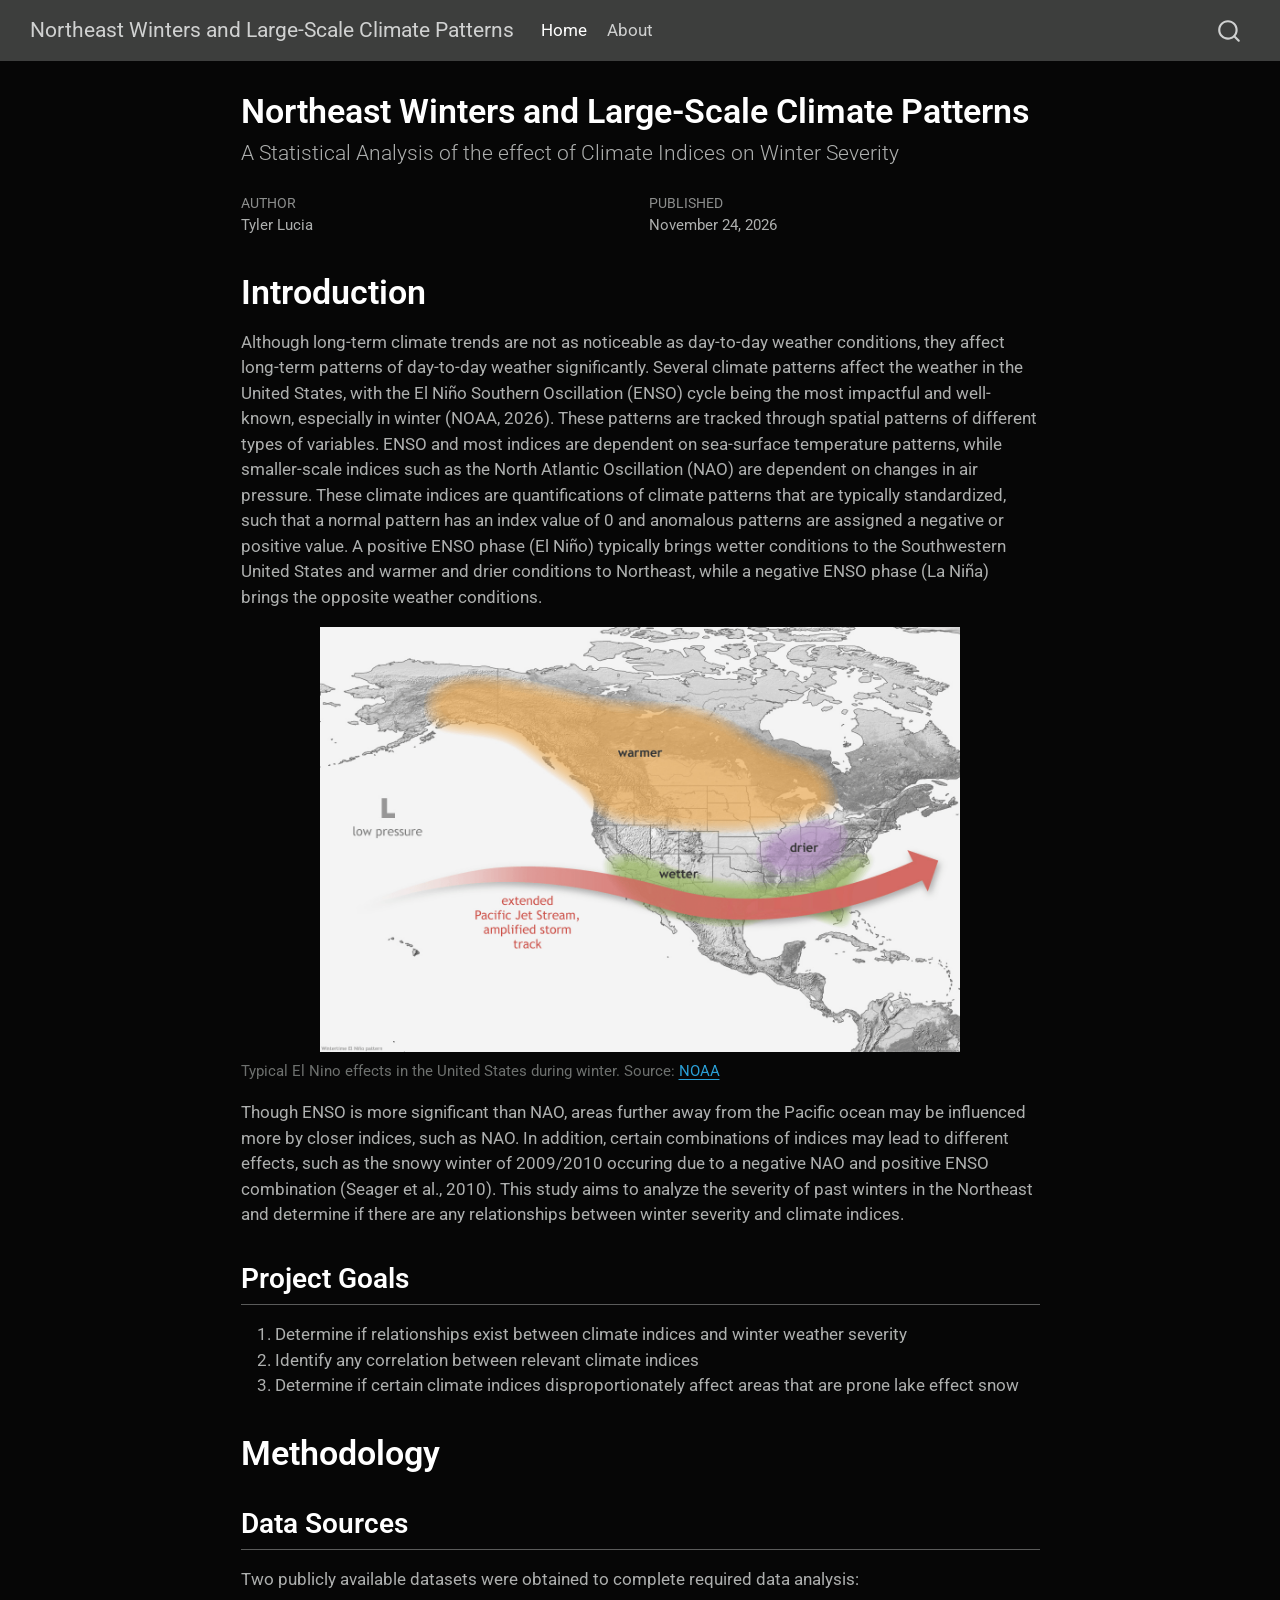
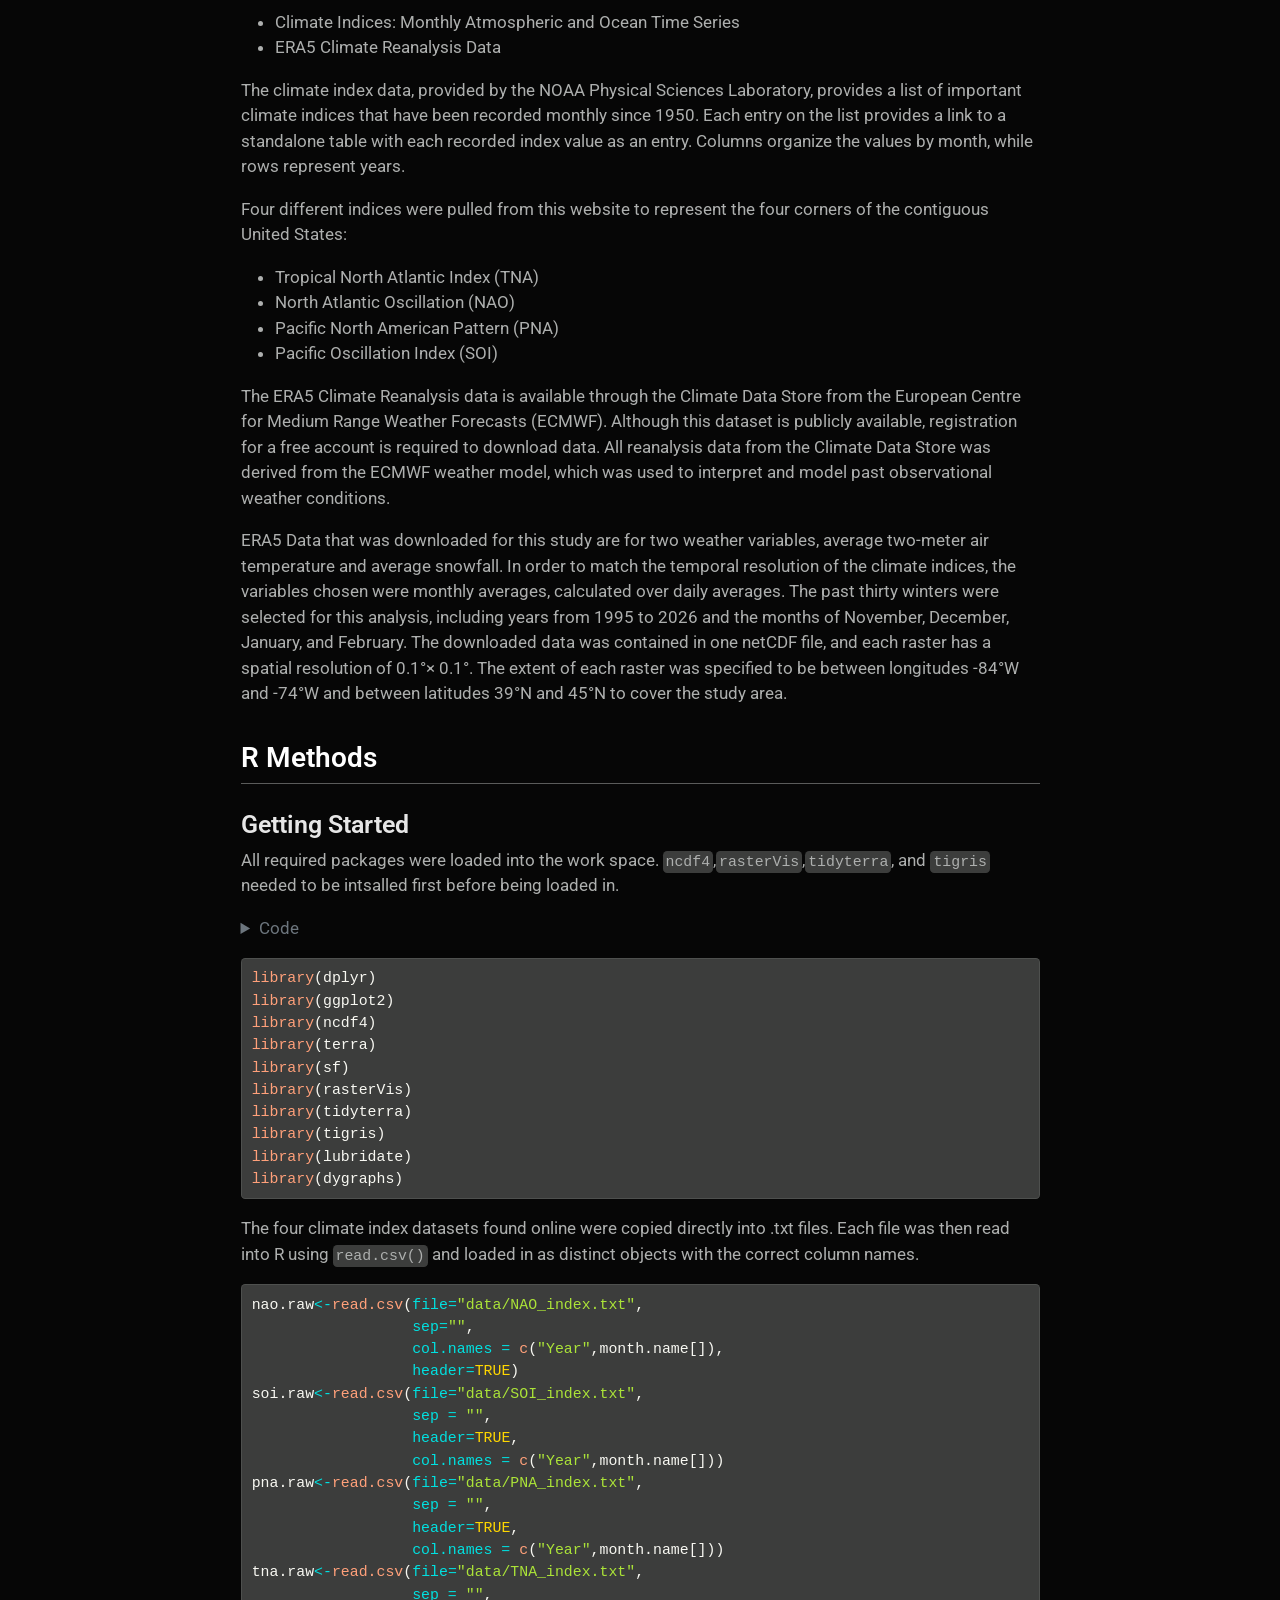
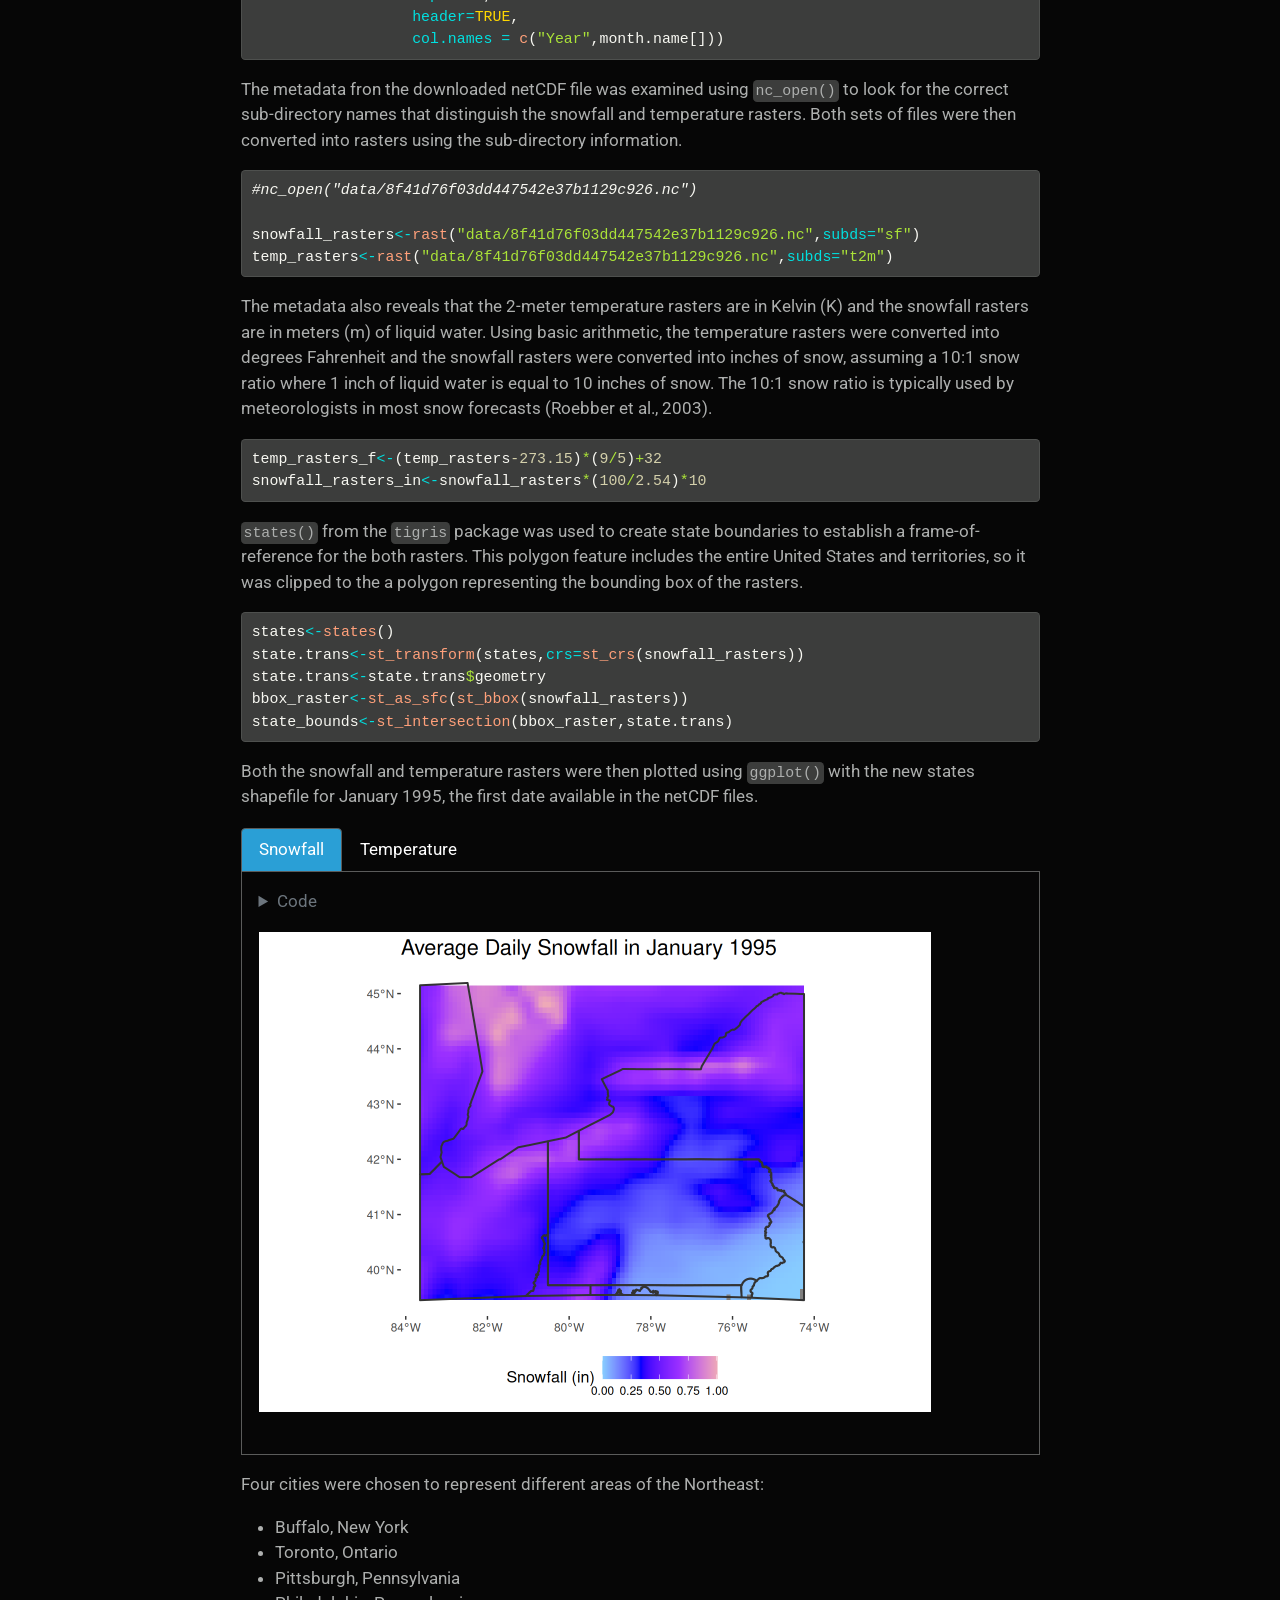
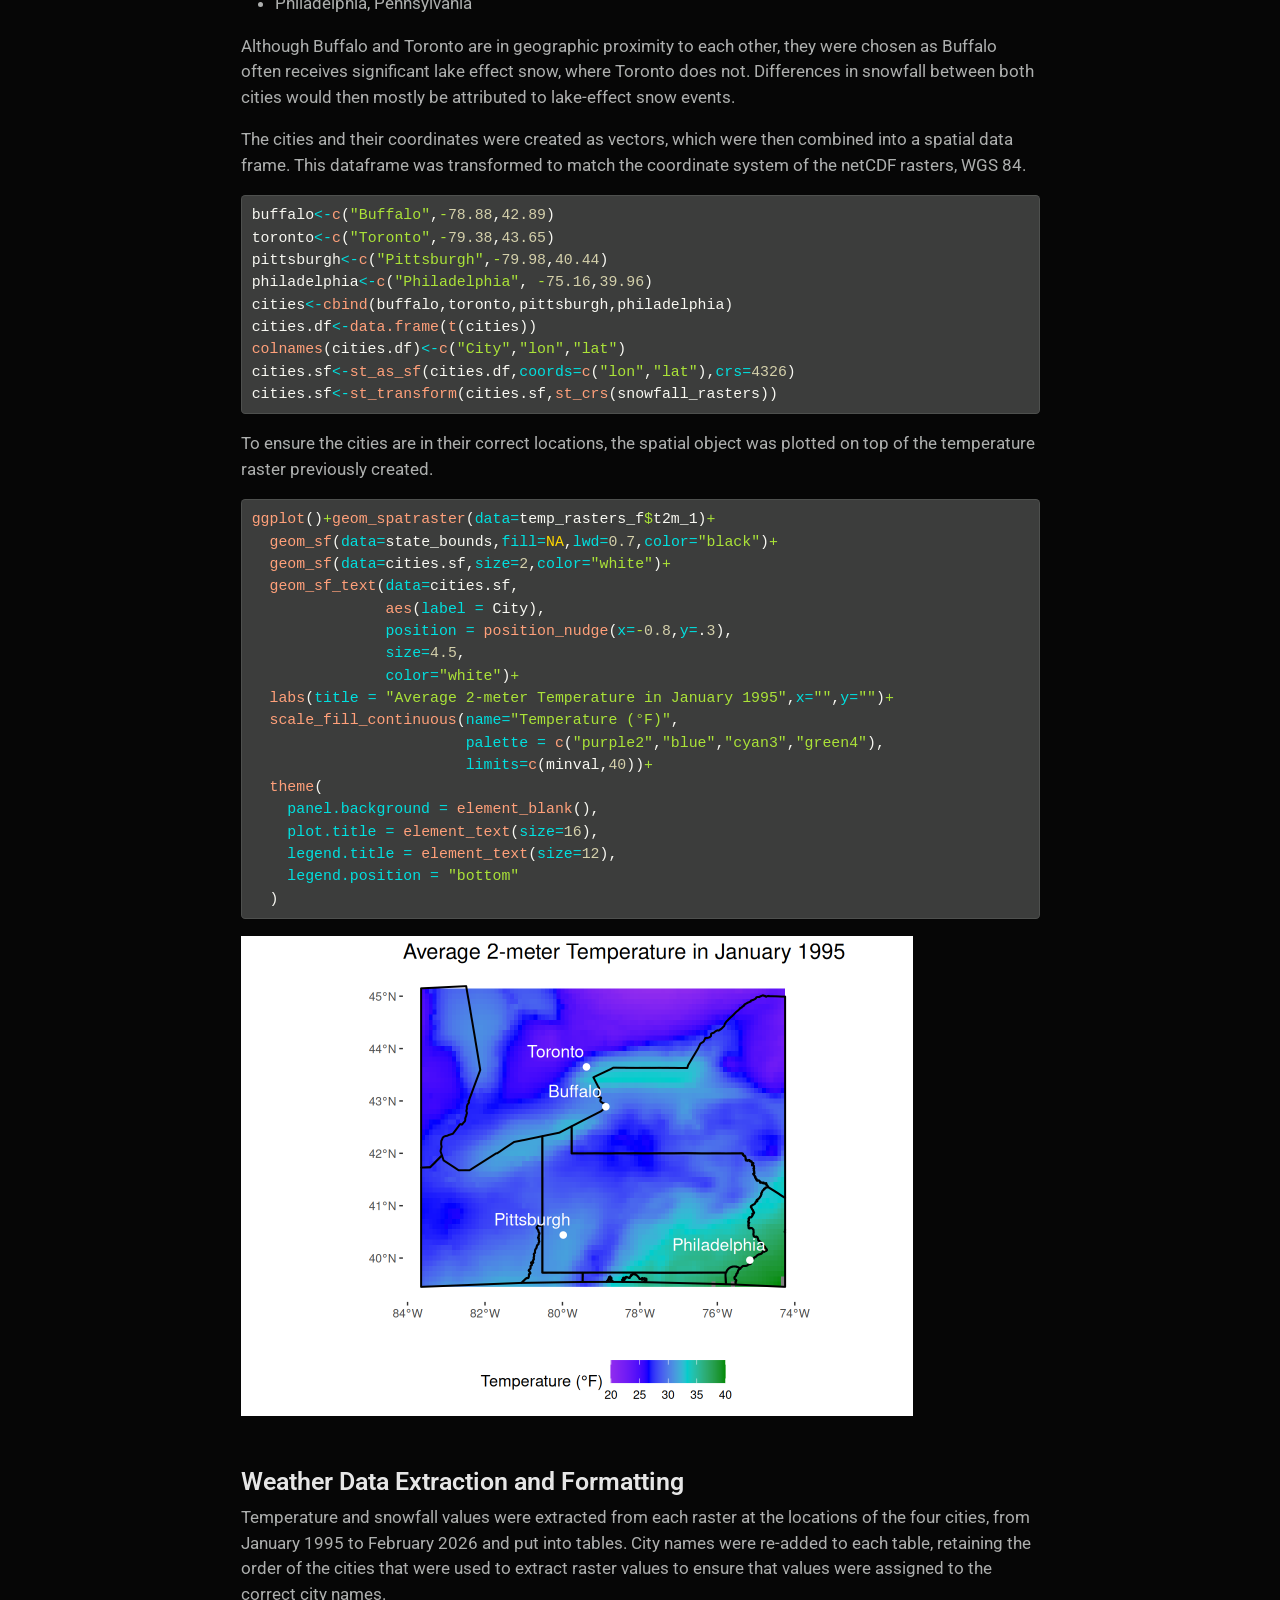
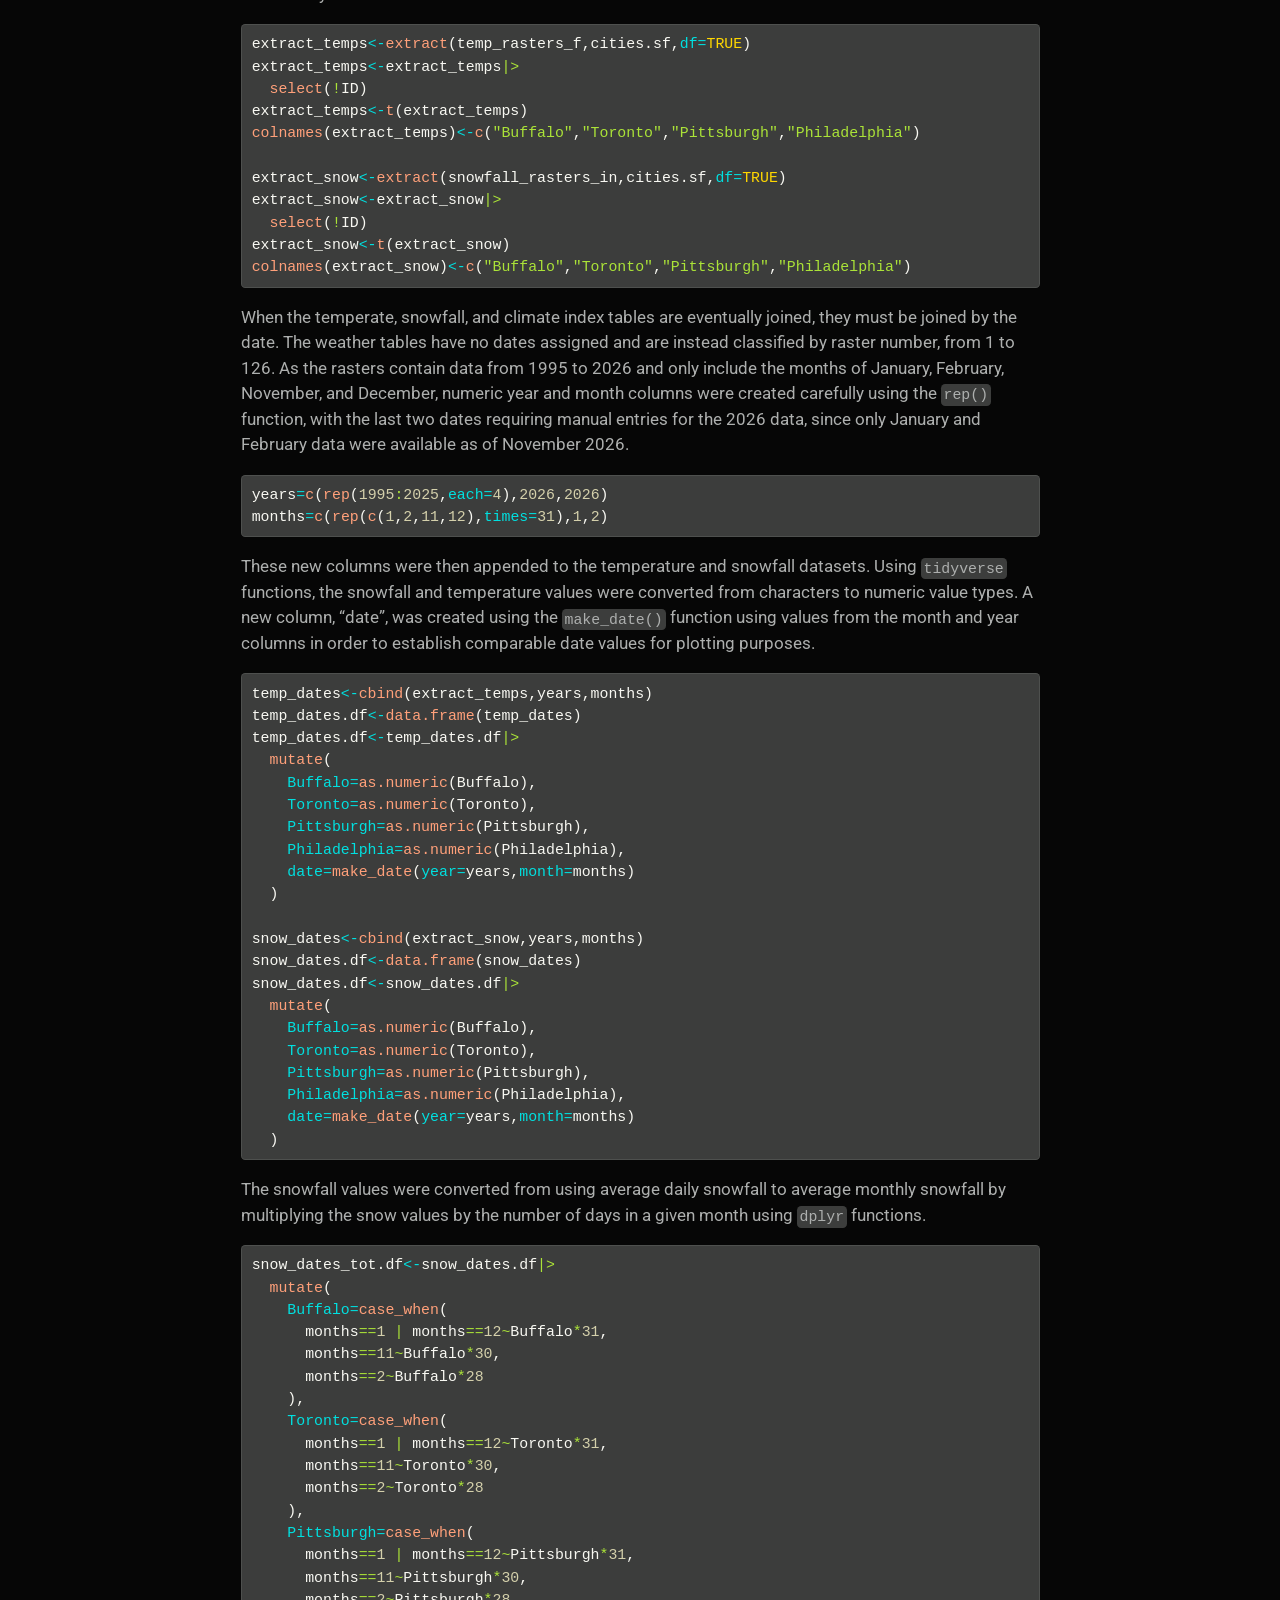
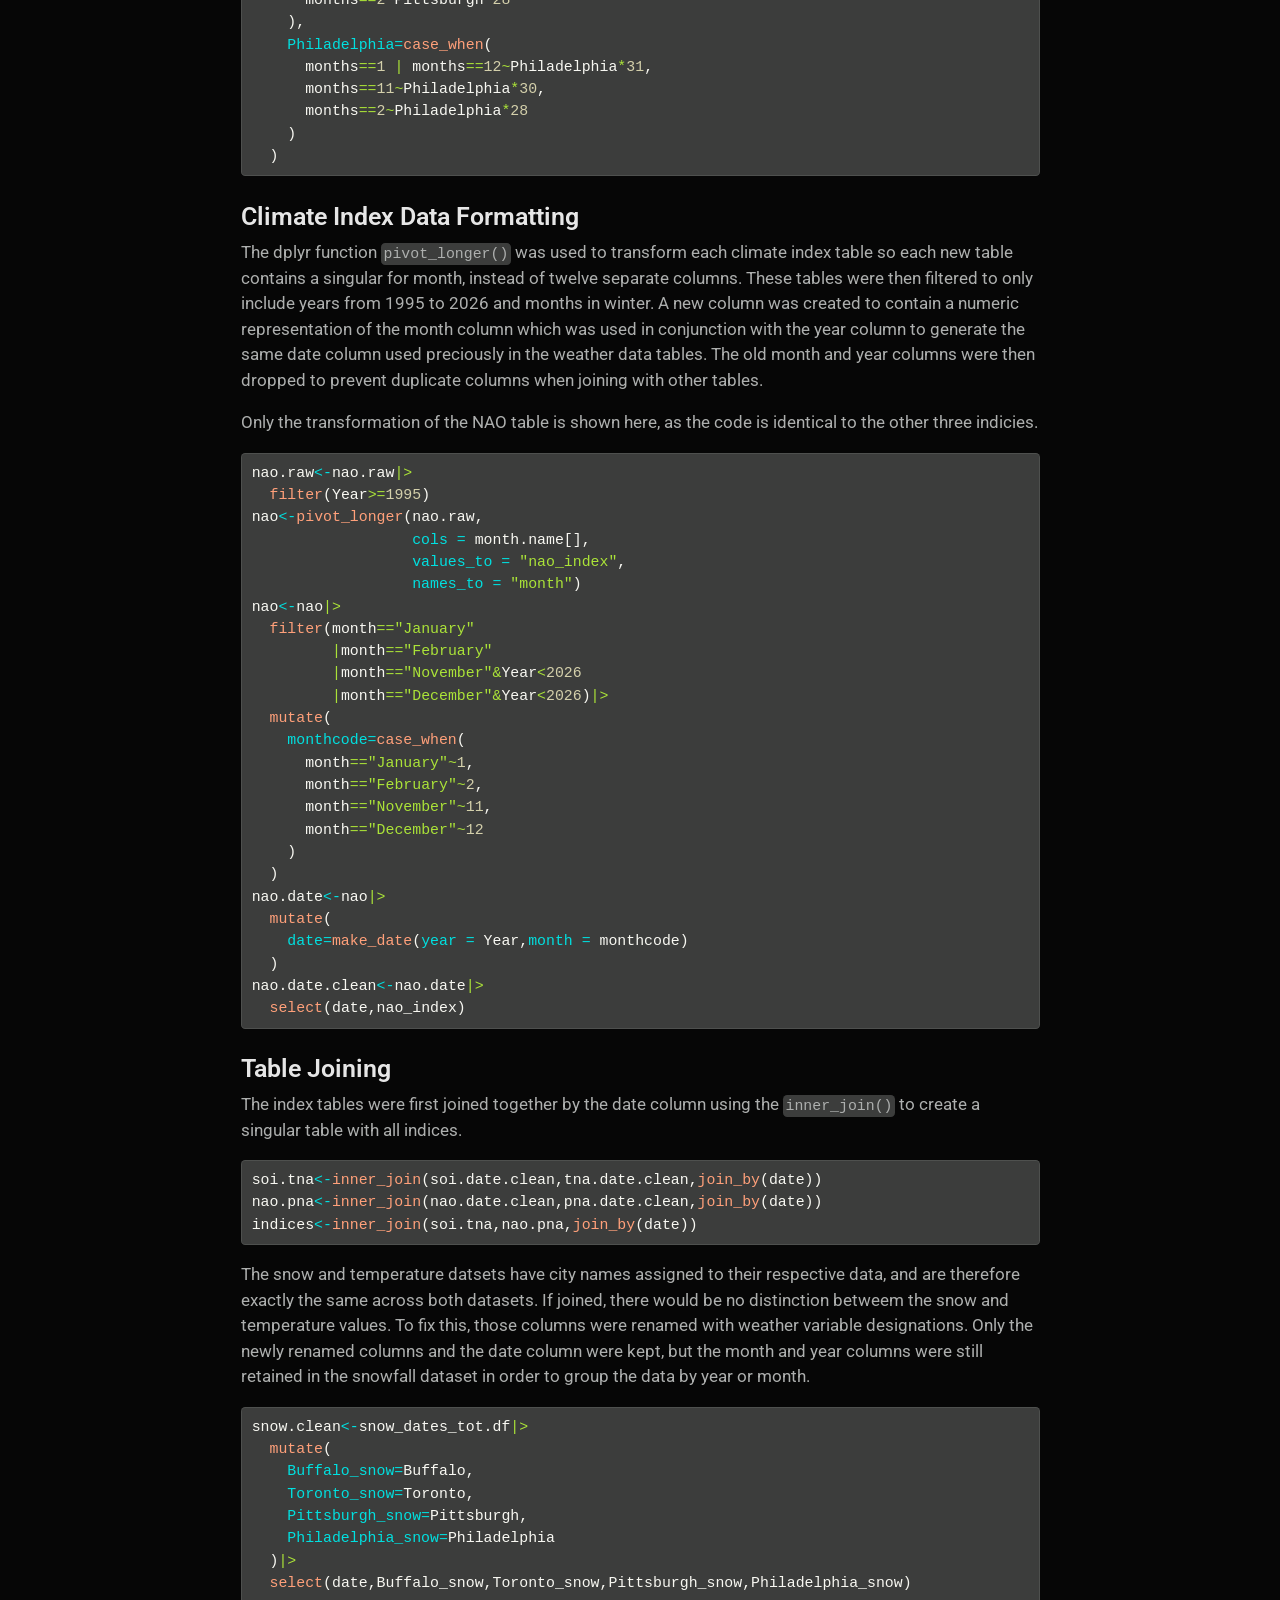
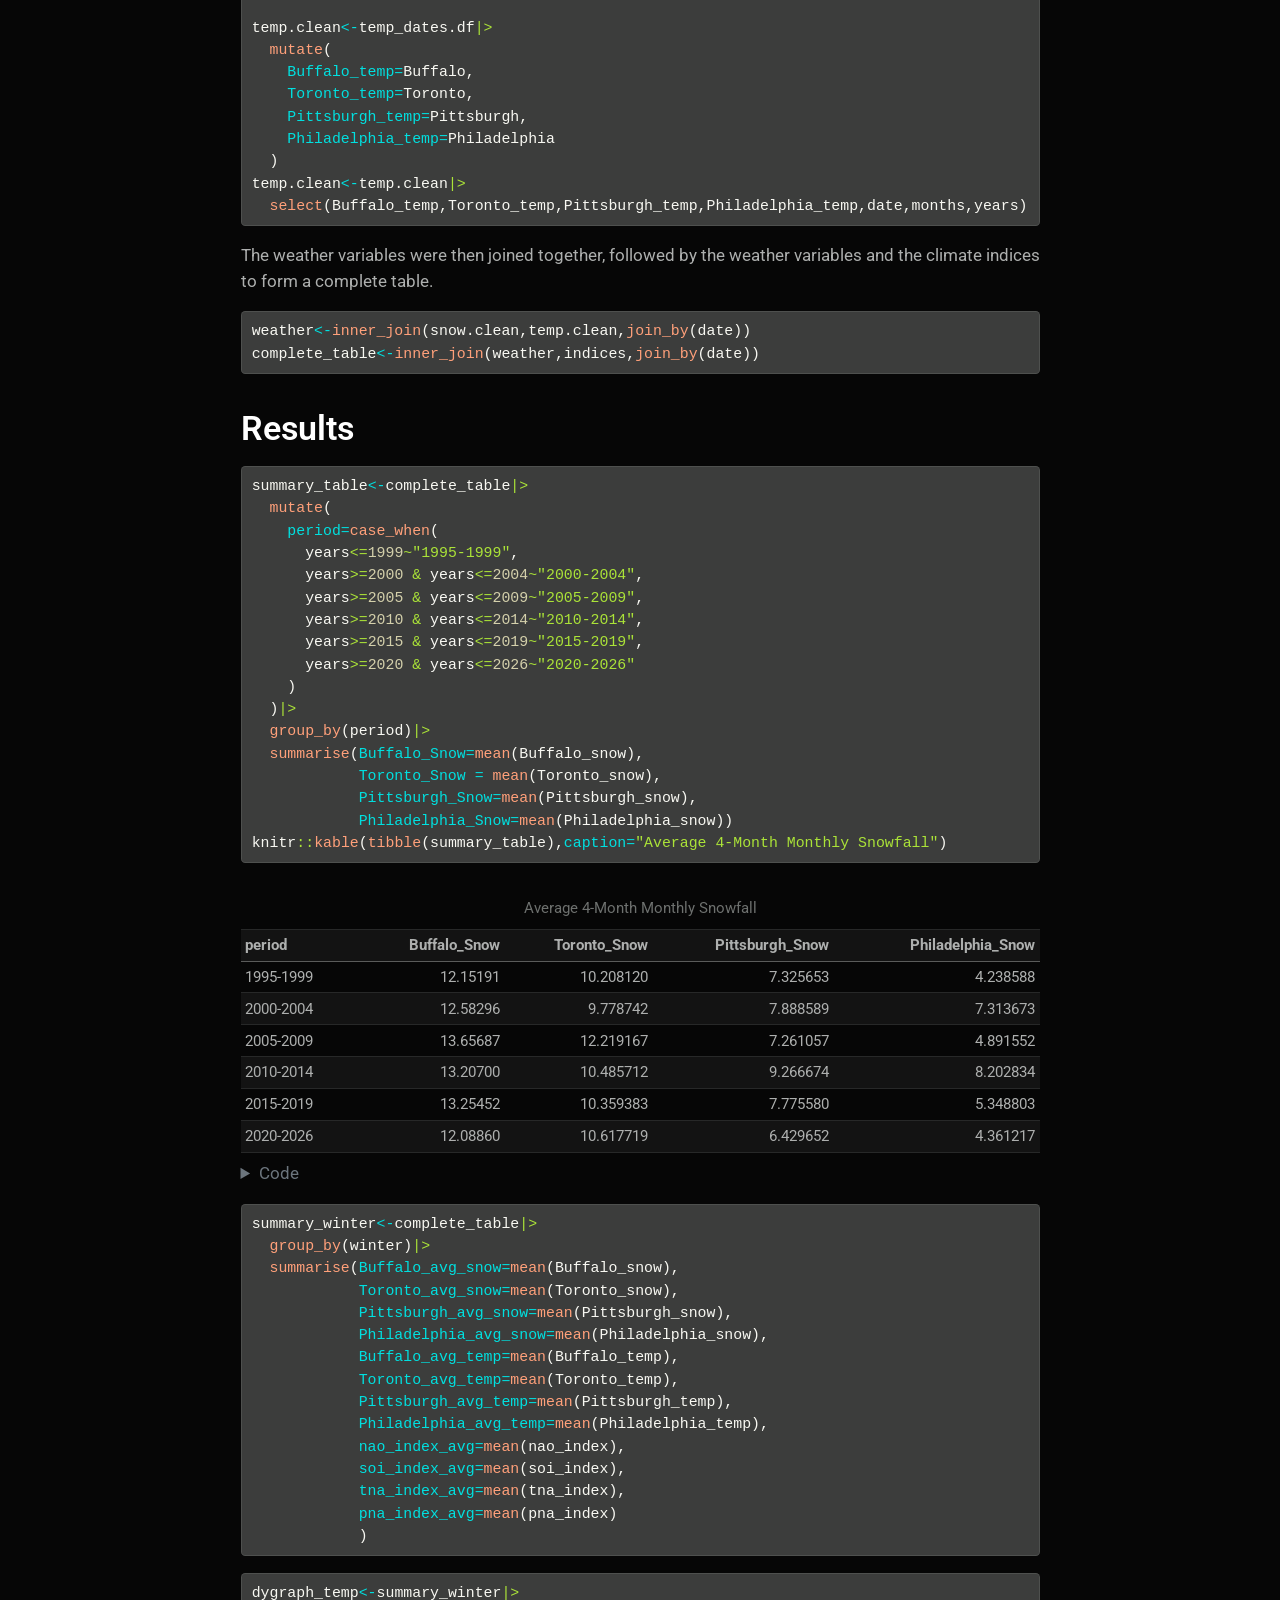
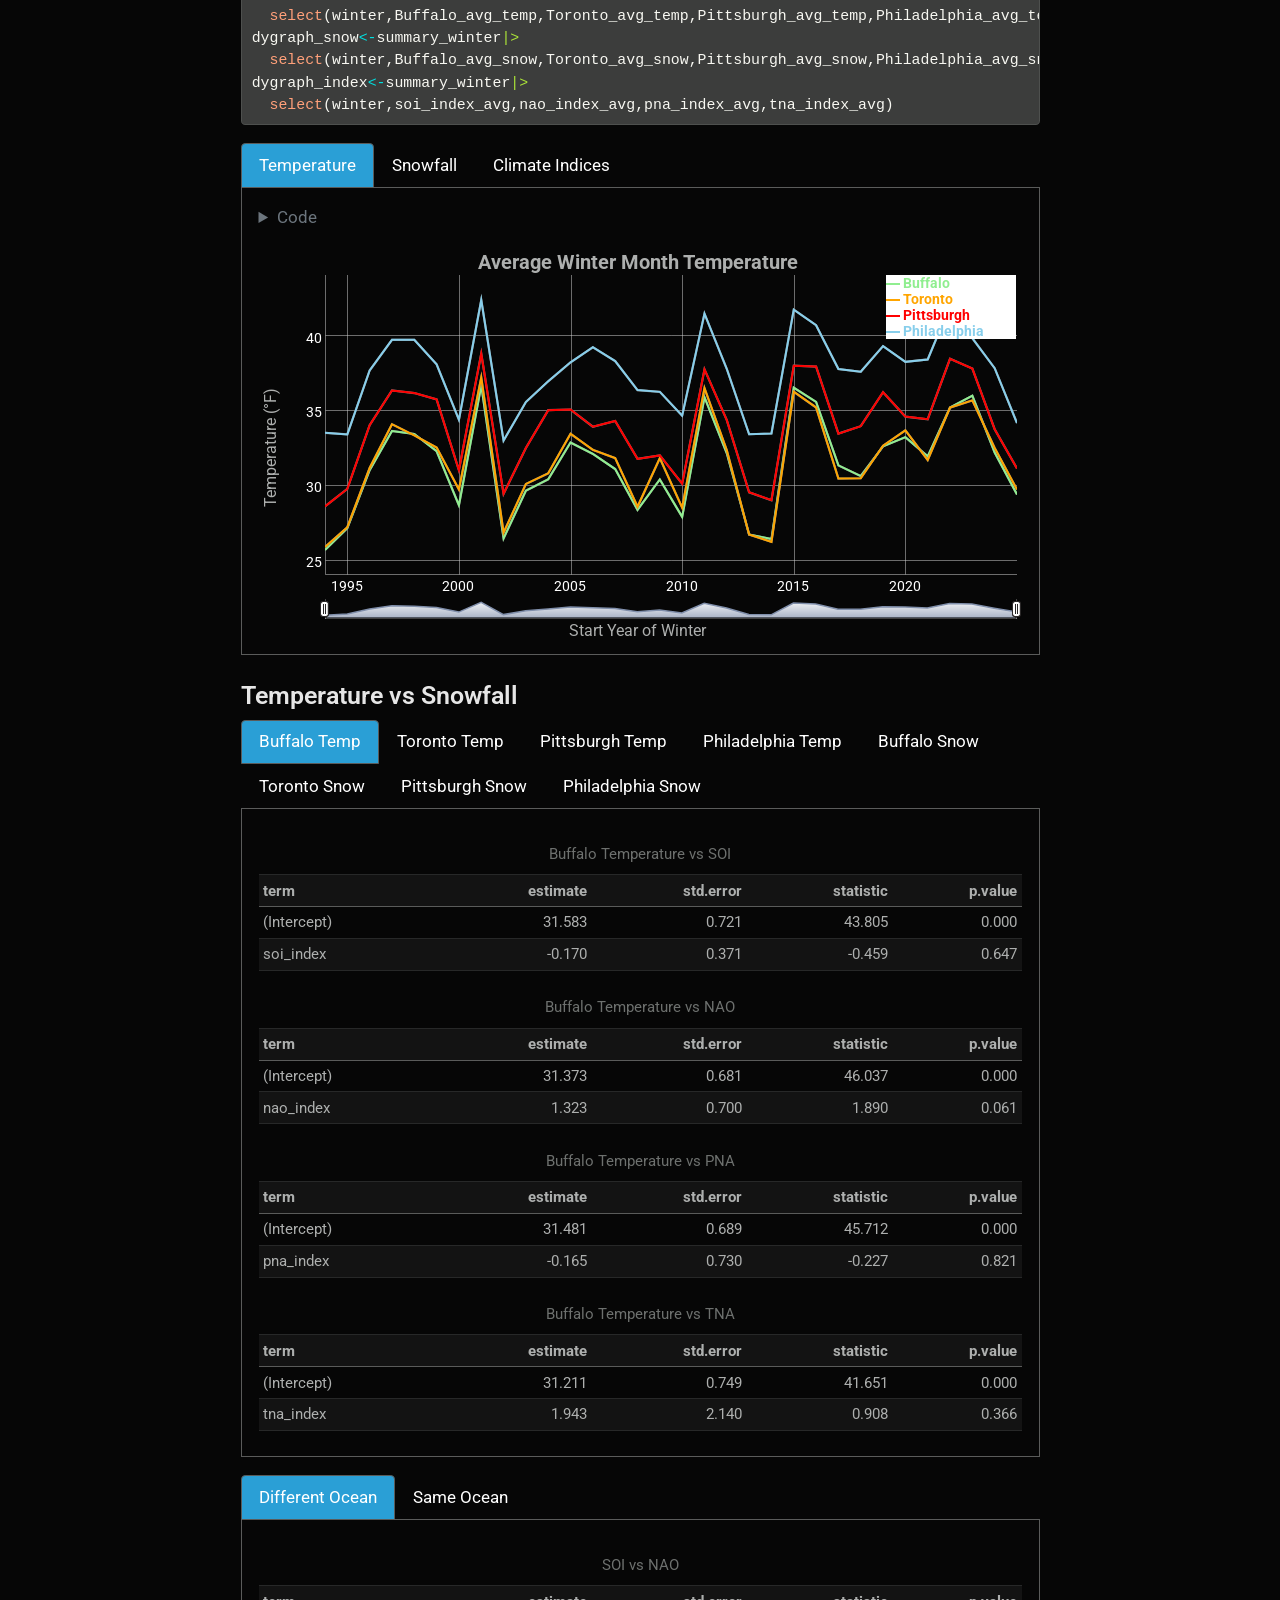
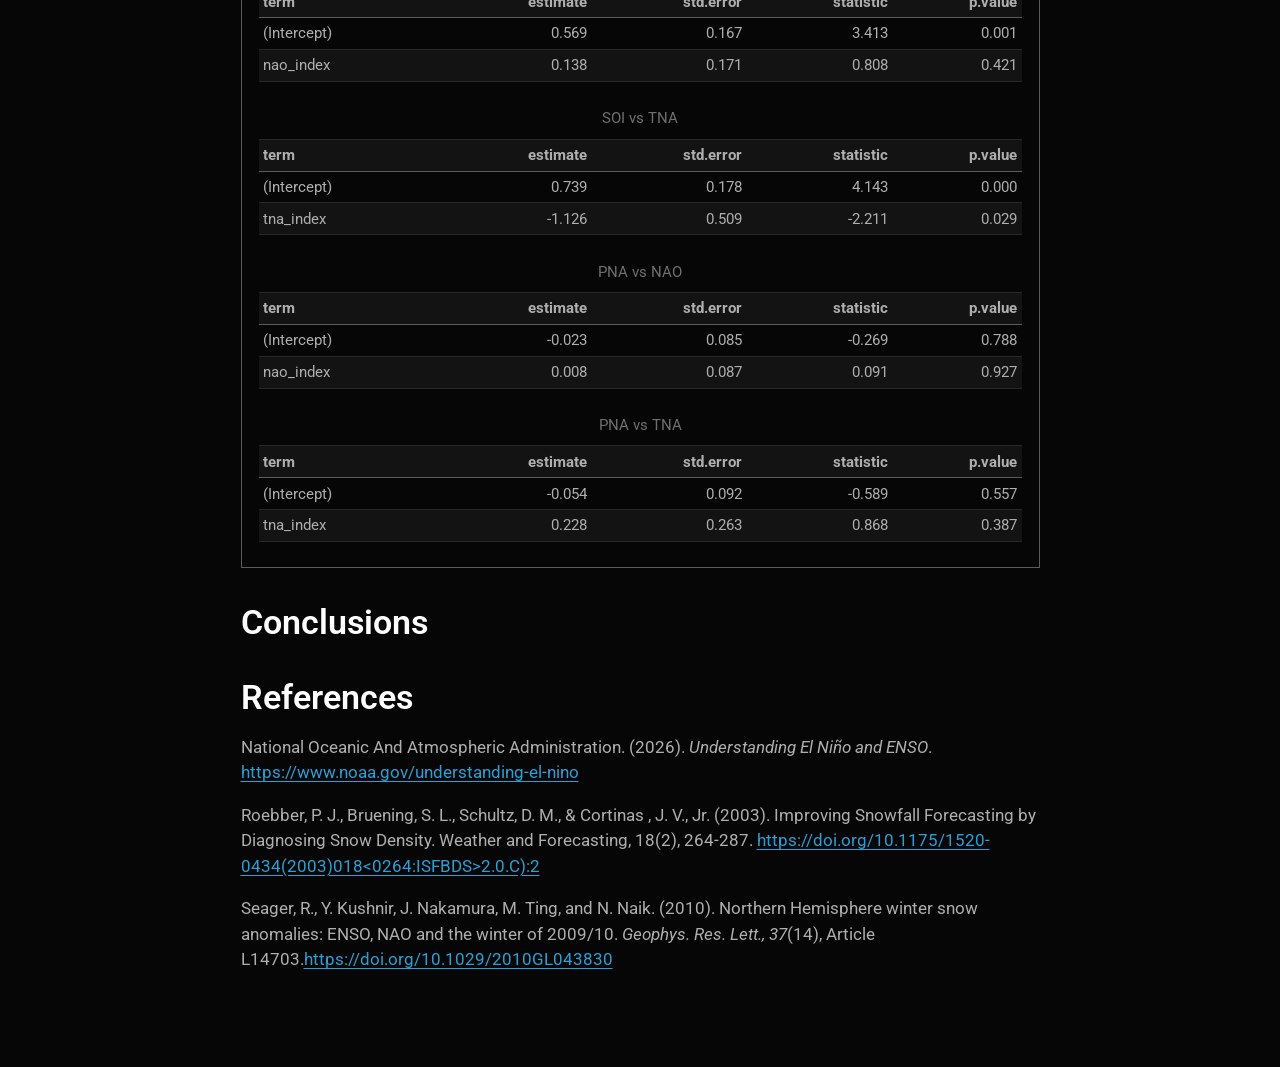
==== commit 233153b4: "Built site for gh-pages" ====
--- a/index.html
+++ b/index.html
@@ -7,7 +7,7 @@
 <meta name="viewport" content="width=device-width, initial-scale=1.0, user-scalable=yes">
 
 <meta name="author" content="Tyler Lucia">
-<meta name="dcterms.date" content="2026-11-15">
+<meta name="dcterms.date" content="2026-11-24">
 
 <title>Northeast Winters and Large-Scale Climate Patterns</title>
 <style>
@@ -83,7 +83,7 @@
 <link href="site_libs/quarto-html/quarto-syntax-highlighting-dark-447e42e69aaa9833c0ba1b986f430b20.css" rel="stylesheet" id="quarto-text-highlighting-styles">
 <script src="site_libs/bootstrap/bootstrap.min.js"></script>
 <link href="site_libs/bootstrap/bootstrap-icons.css" rel="stylesheet">
-<link href="site_libs/bootstrap/bootstrap-8a800487368d707a6c21a65669de58b2.min.css" rel="stylesheet" append-hash="true" id="quarto-bootstrap" data-mode="dark">
+<link href="site_libs/bootstrap/bootstrap-eddf23e3825b2d5b689323db03686df0.min.css" rel="stylesheet" append-hash="true" id="quarto-bootstrap" data-mode="dark">
 <script id="quarto-search-options" type="application/json">{
   "location": "navbar",
   "copy-button": false,
@@ -111,11 +111,21 @@
     "search-label": "Search"
   }
 }</script>
+<link href="site_libs/htmltools-fill-0.5.9/fill.css" rel="stylesheet">
+<script src="site_libs/htmlwidgets-1.6.4/htmlwidgets.js"></script>
+<script src="site_libs/jquery-1.11.1/jquery.min.js"></script>
+<link href="site_libs/dygraphs-1.1.1/dygraph.css" rel="stylesheet">
+<script src="site_libs/dygraphs-1.1.1/dygraph-combined.js"></script>
+<script src="site_libs/dygraphs-1.1.1/shapes.js"></script>
+<script src="site_libs/moment-2.8.4/moment.js"></script>
+<script src="site_libs/moment-timezone-0.2.5/moment-timezone-with-data.js"></script>
+<script src="site_libs/moment-fquarter-1.0.0/moment-fquarter.min.js"></script>
+<script src="site_libs/dygraphs-binding-1.1.1.6/dygraphs.js"></script>
 
 
 </head>
 
-<body class="nav-fixed quarto-light"><a id="quarto-skip-link" class="visually-hidden-focusable" href="#quarto-document-content">Skip to main content</a>
+<body class="nav-fixed fullcontent quarto-light"><a id="quarto-skip-link" class="visually-hidden-focusable" href="#quarto-document-content">Skip to main content</a>
 
 <div id="quarto-search-results"></div>
   <header id="quarto-header" class="headroom fixed-top">
@@ -151,9 +161,7 @@
 <div id="quarto-content" class="quarto-container page-columns page-rows-contents page-layout-article page-navbar">
 <!-- sidebar -->
 <!-- margin-sidebar -->
-    <div id="quarto-margin-sidebar" class="sidebar margin-sidebar">
-        
-    <div class="quarto-alternate-formats"><h2>Other Formats</h2><ul><li><a href="index.docx"><i class="bi bi-file-word"></i>MS Word</a></li></ul></div></div>
+    
 <!-- main -->
 <main class="content" id="quarto-document-content" tabindex="-1">
 
@@ -177,7 +185,7 @@
     <div>
     <div class="quarto-title-meta-heading">Published</div>
     <div class="quarto-title-meta-contents">
-      <p class="date">November 15, 2026</p>
+      <p class="date">November 24, 2026</p>
     </div>
   </div>
   
@@ -234,54 +242,64 @@
 <h3 class="anchored" data-anchor-id="getting-started">Getting Started</h3>
 <p>All required packages were loaded into the work space. <code>ncdf4</code>,<code>rasterVis</code>,<code>tidyterra</code>, and <code>tigris</code> needed to be intsalled first before being loaded in.</p>
 <div class="cell">
-<div class="code-copy-outer-scaffold"><div class="sourceCode cell-code" id="cb1"><pre class="sourceCode r code-with-copy"><code class="sourceCode r"><span id="cb1-1"><a href="#cb1-1" aria-hidden="true" tabindex="-1"></a><span class="fu">library</span>(dplyr)</span>
-<span id="cb1-2"><a href="#cb1-2" aria-hidden="true" tabindex="-1"></a><span class="fu">library</span>(ggplot2)</span>
-<span id="cb1-3"><a href="#cb1-3" aria-hidden="true" tabindex="-1"></a><span class="fu">library</span>(ncdf4)</span>
-<span id="cb1-4"><a href="#cb1-4" aria-hidden="true" tabindex="-1"></a><span class="fu">library</span>(terra)</span>
-<span id="cb1-5"><a href="#cb1-5" aria-hidden="true" tabindex="-1"></a><span class="fu">library</span>(sf)</span>
-<span id="cb1-6"><a href="#cb1-6" aria-hidden="true" tabindex="-1"></a><span class="fu">library</span>(rasterVis)</span>
-<span id="cb1-7"><a href="#cb1-7" aria-hidden="true" tabindex="-1"></a><span class="fu">library</span>(tidyterra)</span>
-<span id="cb1-8"><a href="#cb1-8" aria-hidden="true" tabindex="-1"></a><span class="fu">library</span>(tigris)</span>
-<span id="cb1-9"><a href="#cb1-9" aria-hidden="true" tabindex="-1"></a><span class="fu">library</span>(lubridate)</span></code></pre></div><button title="Copy to Clipboard" class="code-copy-button"><i class="bi"></i></button></div>
+<details class="code-fold">
+<summary>Code</summary>
+<div class="code-copy-outer-scaffold"><div class="sourceCode cell-code" id="cb1"><pre class="sourceCode r code-with-copy"><code class="sourceCode r"><span id="cb1-1"><a href="#cb1-1" aria-hidden="true" tabindex="-1"></a><span class="co">#install.packages("ncdf4")</span></span>
+<span id="cb1-2"><a href="#cb1-2" aria-hidden="true" tabindex="-1"></a><span class="co">#install.packages("rasterVis")</span></span>
+<span id="cb1-3"><a href="#cb1-3" aria-hidden="true" tabindex="-1"></a><span class="co">#install.packages("tidyterra")</span></span>
+<span id="cb1-4"><a href="#cb1-4" aria-hidden="true" tabindex="-1"></a><span class="co">#install.packages("tigris")</span></span></code></pre></div><button title="Copy to Clipboard" class="code-copy-button"><i class="bi"></i></button></div>
+</details>
+</div>
+<div class="cell">
+<div class="code-copy-outer-scaffold"><div class="sourceCode cell-code" id="cb2"><pre class="sourceCode r code-with-copy"><code class="sourceCode r"><span id="cb2-1"><a href="#cb2-1" aria-hidden="true" tabindex="-1"></a><span class="fu">library</span>(dplyr)</span>
+<span id="cb2-2"><a href="#cb2-2" aria-hidden="true" tabindex="-1"></a><span class="fu">library</span>(ggplot2)</span>
+<span id="cb2-3"><a href="#cb2-3" aria-hidden="true" tabindex="-1"></a><span class="fu">library</span>(ncdf4)</span>
+<span id="cb2-4"><a href="#cb2-4" aria-hidden="true" tabindex="-1"></a><span class="fu">library</span>(terra)</span>
+<span id="cb2-5"><a href="#cb2-5" aria-hidden="true" tabindex="-1"></a><span class="fu">library</span>(sf)</span>
+<span id="cb2-6"><a href="#cb2-6" aria-hidden="true" tabindex="-1"></a><span class="fu">library</span>(rasterVis)</span>
+<span id="cb2-7"><a href="#cb2-7" aria-hidden="true" tabindex="-1"></a><span class="fu">library</span>(tidyterra)</span>
+<span id="cb2-8"><a href="#cb2-8" aria-hidden="true" tabindex="-1"></a><span class="fu">library</span>(tigris)</span>
+<span id="cb2-9"><a href="#cb2-9" aria-hidden="true" tabindex="-1"></a><span class="fu">library</span>(lubridate)</span>
+<span id="cb2-10"><a href="#cb2-10" aria-hidden="true" tabindex="-1"></a><span class="fu">library</span>(dygraphs)</span></code></pre></div><button title="Copy to Clipboard" class="code-copy-button"><i class="bi"></i></button></div>
 </div>
 <p>The four climate index datasets found online were copied directly into .txt files. Each file was then read into R using <code>read.csv()</code> and loaded in as distinct objects with the correct column names.</p>
 <div class="cell">
-<div class="code-copy-outer-scaffold"><div class="sourceCode cell-code" id="cb2"><pre class="sourceCode r code-with-copy"><code class="sourceCode r"><span id="cb2-1"><a href="#cb2-1" aria-hidden="true" tabindex="-1"></a>nao.raw<span class="ot">&lt;-</span><span class="fu">read.csv</span>(<span class="at">file=</span><span class="st">"data/NAO_index.txt"</span>,</span>
-<span id="cb2-2"><a href="#cb2-2" aria-hidden="true" tabindex="-1"></a>                  <span class="at">sep=</span><span class="st">""</span>,</span>
-<span id="cb2-3"><a href="#cb2-3" aria-hidden="true" tabindex="-1"></a>                  <span class="at">col.names =</span> <span class="fu">c</span>(<span class="st">"Year"</span>,month.name[]),</span>
-<span id="cb2-4"><a href="#cb2-4" aria-hidden="true" tabindex="-1"></a>                  <span class="at">header=</span><span class="cn">TRUE</span>)</span>
-<span id="cb2-5"><a href="#cb2-5" aria-hidden="true" tabindex="-1"></a>soi.raw<span class="ot">&lt;-</span><span class="fu">read.csv</span>(<span class="at">file=</span><span class="st">"data/SOI_index.txt"</span>,</span>
-<span id="cb2-6"><a href="#cb2-6" aria-hidden="true" tabindex="-1"></a>                  <span class="at">sep =</span> <span class="st">""</span>,</span>
-<span id="cb2-7"><a href="#cb2-7" aria-hidden="true" tabindex="-1"></a>                  <span class="at">header=</span><span class="cn">TRUE</span>,</span>
-<span id="cb2-8"><a href="#cb2-8" aria-hidden="true" tabindex="-1"></a>                  <span class="at">col.names =</span> <span class="fu">c</span>(<span class="st">"Year"</span>,month.name[]))</span>
-<span id="cb2-9"><a href="#cb2-9" aria-hidden="true" tabindex="-1"></a>pna.raw<span class="ot">&lt;-</span><span class="fu">read.csv</span>(<span class="at">file=</span><span class="st">"data/PNA_index.txt"</span>,</span>
-<span id="cb2-10"><a href="#cb2-10" aria-hidden="true" tabindex="-1"></a>                  <span class="at">sep =</span> <span class="st">""</span>,</span>
-<span id="cb2-11"><a href="#cb2-11" aria-hidden="true" tabindex="-1"></a>                  <span class="at">header=</span><span class="cn">TRUE</span>,</span>
-<span id="cb2-12"><a href="#cb2-12" aria-hidden="true" tabindex="-1"></a>                  <span class="at">col.names =</span> <span class="fu">c</span>(<span class="st">"Year"</span>,month.name[]))</span>
-<span id="cb2-13"><a href="#cb2-13" aria-hidden="true" tabindex="-1"></a>tna.raw<span class="ot">&lt;-</span><span class="fu">read.csv</span>(<span class="at">file=</span><span class="st">"data/TNA_index.txt"</span>,</span>
-<span id="cb2-14"><a href="#cb2-14" aria-hidden="true" tabindex="-1"></a>                  <span class="at">sep =</span> <span class="st">""</span>,</span>
-<span id="cb2-15"><a href="#cb2-15" aria-hidden="true" tabindex="-1"></a>                  <span class="at">header=</span><span class="cn">TRUE</span>,</span>
-<span id="cb2-16"><a href="#cb2-16" aria-hidden="true" tabindex="-1"></a>                  <span class="at">col.names =</span> <span class="fu">c</span>(<span class="st">"Year"</span>,month.name[]))</span></code></pre></div><button title="Copy to Clipboard" class="code-copy-button"><i class="bi"></i></button></div>
+<div class="code-copy-outer-scaffold"><div class="sourceCode cell-code" id="cb3"><pre class="sourceCode r code-with-copy"><code class="sourceCode r"><span id="cb3-1"><a href="#cb3-1" aria-hidden="true" tabindex="-1"></a>nao.raw<span class="ot">&lt;-</span><span class="fu">read.csv</span>(<span class="at">file=</span><span class="st">"data/NAO_index.txt"</span>,</span>
+<span id="cb3-2"><a href="#cb3-2" aria-hidden="true" tabindex="-1"></a>                  <span class="at">sep=</span><span class="st">""</span>,</span>
+<span id="cb3-3"><a href="#cb3-3" aria-hidden="true" tabindex="-1"></a>                  <span class="at">col.names =</span> <span class="fu">c</span>(<span class="st">"Year"</span>,month.name[]),</span>
+<span id="cb3-4"><a href="#cb3-4" aria-hidden="true" tabindex="-1"></a>                  <span class="at">header=</span><span class="cn">TRUE</span>)</span>
+<span id="cb3-5"><a href="#cb3-5" aria-hidden="true" tabindex="-1"></a>soi.raw<span class="ot">&lt;-</span><span class="fu">read.csv</span>(<span class="at">file=</span><span class="st">"data/SOI_index.txt"</span>,</span>
+<span id="cb3-6"><a href="#cb3-6" aria-hidden="true" tabindex="-1"></a>                  <span class="at">sep =</span> <span class="st">""</span>,</span>
+<span id="cb3-7"><a href="#cb3-7" aria-hidden="true" tabindex="-1"></a>                  <span class="at">header=</span><span class="cn">TRUE</span>,</span>
+<span id="cb3-8"><a href="#cb3-8" aria-hidden="true" tabindex="-1"></a>                  <span class="at">col.names =</span> <span class="fu">c</span>(<span class="st">"Year"</span>,month.name[]))</span>
+<span id="cb3-9"><a href="#cb3-9" aria-hidden="true" tabindex="-1"></a>pna.raw<span class="ot">&lt;-</span><span class="fu">read.csv</span>(<span class="at">file=</span><span class="st">"data/PNA_index.txt"</span>,</span>
+<span id="cb3-10"><a href="#cb3-10" aria-hidden="true" tabindex="-1"></a>                  <span class="at">sep =</span> <span class="st">""</span>,</span>
+<span id="cb3-11"><a href="#cb3-11" aria-hidden="true" tabindex="-1"></a>                  <span class="at">header=</span><span class="cn">TRUE</span>,</span>
+<span id="cb3-12"><a href="#cb3-12" aria-hidden="true" tabindex="-1"></a>                  <span class="at">col.names =</span> <span class="fu">c</span>(<span class="st">"Year"</span>,month.name[]))</span>
+<span id="cb3-13"><a href="#cb3-13" aria-hidden="true" tabindex="-1"></a>tna.raw<span class="ot">&lt;-</span><span class="fu">read.csv</span>(<span class="at">file=</span><span class="st">"data/TNA_index.txt"</span>,</span>
+<span id="cb3-14"><a href="#cb3-14" aria-hidden="true" tabindex="-1"></a>                  <span class="at">sep =</span> <span class="st">""</span>,</span>
+<span id="cb3-15"><a href="#cb3-15" aria-hidden="true" tabindex="-1"></a>                  <span class="at">header=</span><span class="cn">TRUE</span>,</span>
+<span id="cb3-16"><a href="#cb3-16" aria-hidden="true" tabindex="-1"></a>                  <span class="at">col.names =</span> <span class="fu">c</span>(<span class="st">"Year"</span>,month.name[]))</span></code></pre></div><button title="Copy to Clipboard" class="code-copy-button"><i class="bi"></i></button></div>
 </div>
 <p>The metadata fron the downloaded netCDF file was examined using <code>nc_open()</code> to look for the correct sub-directory names that distinguish the snowfall and temperature rasters. Both sets of files were then converted into rasters using the sub-directory information.</p>
 <div class="cell">
-<div class="code-copy-outer-scaffold"><div class="sourceCode cell-code" id="cb3"><pre class="sourceCode r code-with-copy"><code class="sourceCode r"><span id="cb3-1"><a href="#cb3-1" aria-hidden="true" tabindex="-1"></a><span class="co">#nc_open("data/8f41d76f03dd447542e37b1129c926.nc")</span></span>
-<span id="cb3-2"><a href="#cb3-2" aria-hidden="true" tabindex="-1"></a></span>
-<span id="cb3-3"><a href="#cb3-3" aria-hidden="true" tabindex="-1"></a>snowfall_rasters<span class="ot">&lt;-</span><span class="fu">rast</span>(<span class="st">"data/8f41d76f03dd447542e37b1129c926.nc"</span>,<span class="at">subds=</span><span class="st">"sf"</span>)</span>
-<span id="cb3-4"><a href="#cb3-4" aria-hidden="true" tabindex="-1"></a>temp_rasters<span class="ot">&lt;-</span><span class="fu">rast</span>(<span class="st">"data/8f41d76f03dd447542e37b1129c926.nc"</span>,<span class="at">subds=</span><span class="st">"t2m"</span>)</span></code></pre></div><button title="Copy to Clipboard" class="code-copy-button"><i class="bi"></i></button></div>
+<div class="code-copy-outer-scaffold"><div class="sourceCode cell-code" id="cb4"><pre class="sourceCode r code-with-copy"><code class="sourceCode r"><span id="cb4-1"><a href="#cb4-1" aria-hidden="true" tabindex="-1"></a><span class="co">#nc_open("data/8f41d76f03dd447542e37b1129c926.nc")</span></span>
+<span id="cb4-2"><a href="#cb4-2" aria-hidden="true" tabindex="-1"></a></span>
+<span id="cb4-3"><a href="#cb4-3" aria-hidden="true" tabindex="-1"></a>snowfall_rasters<span class="ot">&lt;-</span><span class="fu">rast</span>(<span class="st">"data/8f41d76f03dd447542e37b1129c926.nc"</span>,<span class="at">subds=</span><span class="st">"sf"</span>)</span>
+<span id="cb4-4"><a href="#cb4-4" aria-hidden="true" tabindex="-1"></a>temp_rasters<span class="ot">&lt;-</span><span class="fu">rast</span>(<span class="st">"data/8f41d76f03dd447542e37b1129c926.nc"</span>,<span class="at">subds=</span><span class="st">"t2m"</span>)</span></code></pre></div><button title="Copy to Clipboard" class="code-copy-button"><i class="bi"></i></button></div>
 </div>
 <p>The metadata also reveals that the 2-meter temperature rasters are in Kelvin (K) and the snowfall rasters are in meters (m) of liquid water. Using basic arithmetic, the temperature rasters were converted into degrees Fahrenheit and the snowfall rasters were converted into inches of snow, assuming a 10:1 snow ratio where 1 inch of liquid water is equal to 10 inches of snow. The 10:1 snow ratio is typically used by meteorologists in most snow forecasts (Roebber et al., 2003).</p>
 <div class="cell">
-<div class="code-copy-outer-scaffold"><div class="sourceCode cell-code" id="cb4"><pre class="sourceCode r code-with-copy"><code class="sourceCode r"><span id="cb4-1"><a href="#cb4-1" aria-hidden="true" tabindex="-1"></a>temp_rasters_f<span class="ot">&lt;-</span>(temp_rasters<span class="fl">-273.15</span>)<span class="sc">*</span>(<span class="dv">9</span><span class="sc">/</span><span class="dv">5</span>)<span class="sc">+</span><span class="dv">32</span></span>
-<span id="cb4-2"><a href="#cb4-2" aria-hidden="true" tabindex="-1"></a>snowfall_rasters_in<span class="ot">&lt;-</span>snowfall_rasters<span class="sc">*</span>(<span class="dv">100</span><span class="sc">/</span><span class="fl">2.54</span>)<span class="sc">*</span><span class="dv">10</span></span></code></pre></div><button title="Copy to Clipboard" class="code-copy-button"><i class="bi"></i></button></div>
+<div class="code-copy-outer-scaffold"><div class="sourceCode cell-code" id="cb5"><pre class="sourceCode r code-with-copy"><code class="sourceCode r"><span id="cb5-1"><a href="#cb5-1" aria-hidden="true" tabindex="-1"></a>temp_rasters_f<span class="ot">&lt;-</span>(temp_rasters<span class="fl">-273.15</span>)<span class="sc">*</span>(<span class="dv">9</span><span class="sc">/</span><span class="dv">5</span>)<span class="sc">+</span><span class="dv">32</span></span>
+<span id="cb5-2"><a href="#cb5-2" aria-hidden="true" tabindex="-1"></a>snowfall_rasters_in<span class="ot">&lt;-</span>snowfall_rasters<span class="sc">*</span>(<span class="dv">100</span><span class="sc">/</span><span class="fl">2.54</span>)<span class="sc">*</span><span class="dv">10</span></span></code></pre></div><button title="Copy to Clipboard" class="code-copy-button"><i class="bi"></i></button></div>
 </div>
 <p><code>states()</code> from the <code>tigris</code> package was used to create state boundaries to establish a frame-of-reference for the both rasters. This polygon feature includes the entire United States and territories, so it was clipped to the a polygon representing the bounding box of the rasters.</p>
 <div class="cell">
-<div class="code-copy-outer-scaffold"><div class="sourceCode cell-code" id="cb5"><pre class="sourceCode r code-with-copy"><code class="sourceCode r"><span id="cb5-1"><a href="#cb5-1" aria-hidden="true" tabindex="-1"></a>states<span class="ot">&lt;-</span><span class="fu">states</span>()</span>
-<span id="cb5-2"><a href="#cb5-2" aria-hidden="true" tabindex="-1"></a>state.trans<span class="ot">&lt;-</span><span class="fu">st_transform</span>(states,<span class="at">crs=</span><span class="fu">st_crs</span>(snowfall_rasters))</span>
-<span id="cb5-3"><a href="#cb5-3" aria-hidden="true" tabindex="-1"></a>state.trans<span class="ot">&lt;-</span>state.trans<span class="sc">$</span>geometry</span>
-<span id="cb5-4"><a href="#cb5-4" aria-hidden="true" tabindex="-1"></a>bbox_raster<span class="ot">&lt;-</span><span class="fu">st_as_sfc</span>(<span class="fu">st_bbox</span>(snowfall_rasters))</span>
-<span id="cb5-5"><a href="#cb5-5" aria-hidden="true" tabindex="-1"></a>state_bounds<span class="ot">&lt;-</span><span class="fu">st_intersection</span>(bbox_raster,state.trans)</span></code></pre></div><button title="Copy to Clipboard" class="code-copy-button"><i class="bi"></i></button></div>
+<div class="code-copy-outer-scaffold"><div class="sourceCode cell-code" id="cb6"><pre class="sourceCode r code-with-copy"><code class="sourceCode r"><span id="cb6-1"><a href="#cb6-1" aria-hidden="true" tabindex="-1"></a>states<span class="ot">&lt;-</span><span class="fu">states</span>()</span>
+<span id="cb6-2"><a href="#cb6-2" aria-hidden="true" tabindex="-1"></a>state.trans<span class="ot">&lt;-</span><span class="fu">st_transform</span>(states,<span class="at">crs=</span><span class="fu">st_crs</span>(snowfall_rasters))</span>
+<span id="cb6-3"><a href="#cb6-3" aria-hidden="true" tabindex="-1"></a>state.trans<span class="ot">&lt;-</span>state.trans<span class="sc">$</span>geometry</span>
+<span id="cb6-4"><a href="#cb6-4" aria-hidden="true" tabindex="-1"></a>bbox_raster<span class="ot">&lt;-</span><span class="fu">st_as_sfc</span>(<span class="fu">st_bbox</span>(snowfall_rasters))</span>
+<span id="cb6-5"><a href="#cb6-5" aria-hidden="true" tabindex="-1"></a>state_bounds<span class="ot">&lt;-</span><span class="fu">st_intersection</span>(bbox_raster,state.trans)</span></code></pre></div><button title="Copy to Clipboard" class="code-copy-button"><i class="bi"></i></button></div>
 </div>
 <p>Both the snowfall and temperature rasters were then plotted using <code>ggplot()</code> with the new states shapefile for January 1995, the first date available in the netCDF files.</p>
 <div class="tabset-margin-container"></div><div class="panel-tabset">
@@ -289,6 +307,23 @@
 <div class="tab-content">
 <div id="tabset-1-1" class="tab-pane active" role="tabpanel" aria-labelledby="tabset-1-1-tab">
 <div class="cell">
+<details class="code-fold">
+<summary>Code</summary>
+<div class="code-copy-outer-scaffold"><div class="sourceCode cell-code" id="cb7"><pre class="sourceCode r code-with-copy"><code class="sourceCode r"><span id="cb7-1"><a href="#cb7-1" aria-hidden="true" tabindex="-1"></a>maxval<span class="ot">=</span><span class="fu">max</span>(<span class="fu">minmax</span>(snowfall_rasters_in<span class="sc">$</span>sf_1))</span>
+<span id="cb7-2"><a href="#cb7-2" aria-hidden="true" tabindex="-1"></a><span class="fu">ggplot</span>()<span class="sc">+</span><span class="fu">geom_spatraster</span>(<span class="at">data=</span>snowfall_rasters_in<span class="sc">$</span>sf_1)<span class="sc">+</span></span>
+<span id="cb7-3"><a href="#cb7-3" aria-hidden="true" tabindex="-1"></a>  <span class="fu">geom_sf</span>(<span class="at">data=</span>state_bounds,<span class="at">fill=</span><span class="cn">NA</span>,<span class="at">lwd=</span><span class="fl">0.7</span>,<span class="at">color=</span><span class="st">"grey20"</span>)<span class="sc">+</span></span>
+<span id="cb7-4"><a href="#cb7-4" aria-hidden="true" tabindex="-1"></a>  <span class="fu">labs</span>(<span class="at">title =</span> <span class="st">"Average Daily Snowfall in January 1995"</span>)<span class="sc">+</span></span>
+<span id="cb7-5"><a href="#cb7-5" aria-hidden="true" tabindex="-1"></a>  <span class="fu">scale_fill_continuous</span>(<span class="at">name=</span><span class="st">"Snowfall (in)"</span>,</span>
+<span id="cb7-6"><a href="#cb7-6" aria-hidden="true" tabindex="-1"></a>                        <span class="at">palette =</span> <span class="fu">c</span>(<span class="st">"skyblue1"</span>,<span class="st">"blue"</span>,<span class="st">"purple1"</span>,<span class="st">"pink2"</span>),</span>
+<span id="cb7-7"><a href="#cb7-7" aria-hidden="true" tabindex="-1"></a>                        <span class="at">limits =</span> <span class="fu">c</span>(<span class="dv">0</span>,maxval)</span>
+<span id="cb7-8"><a href="#cb7-8" aria-hidden="true" tabindex="-1"></a>                        )<span class="sc">+</span></span>
+<span id="cb7-9"><a href="#cb7-9" aria-hidden="true" tabindex="-1"></a>  <span class="fu">theme</span>(</span>
+<span id="cb7-10"><a href="#cb7-10" aria-hidden="true" tabindex="-1"></a>    <span class="at">panel.background =</span> <span class="fu">element_blank</span>(),</span>
+<span id="cb7-11"><a href="#cb7-11" aria-hidden="true" tabindex="-1"></a>    <span class="at">plot.title =</span> <span class="fu">element_text</span>(<span class="at">size=</span><span class="dv">16</span>),</span>
+<span id="cb7-12"><a href="#cb7-12" aria-hidden="true" tabindex="-1"></a>    <span class="at">legend.title =</span> <span class="fu">element_text</span>(<span class="at">size=</span><span class="dv">12</span>),</span>
+<span id="cb7-13"><a href="#cb7-13" aria-hidden="true" tabindex="-1"></a>    <span class="at">legend.position =</span> <span class="st">"bottom"</span></span>
+<span id="cb7-14"><a href="#cb7-14" aria-hidden="true" tabindex="-1"></a>  )</span></code></pre></div><button title="Copy to Clipboard" class="code-copy-button"><i class="bi"></i></button></div>
+</details>
 <div class="cell-output-display">
 <div>
 <figure class="figure">
@@ -321,34 +356,36 @@
 <p>Although Buffalo and Toronto are in geographic proximity to each other, they were chosen as Buffalo often receives significant lake effect snow, where Toronto does not. Differences in snowfall between both cities would then mostly be attributed to lake-effect snow events.</p>
 <p>The cities and their coordinates were created as vectors, which were then combined into a spatial data frame. This dataframe was transformed to match the coordinate system of the netCDF rasters, WGS 84.</p>
 <div class="cell">
-<div class="code-copy-outer-scaffold"><div class="sourceCode cell-code" id="cb6"><pre class="sourceCode r code-with-copy"><code class="sourceCode r"><span id="cb6-1"><a href="#cb6-1" aria-hidden="true" tabindex="-1"></a>buffalo<span class="ot">&lt;-</span><span class="fu">c</span>(<span class="st">"Buffalo"</span>,<span class="sc">-</span><span class="fl">78.88</span>,<span class="fl">42.89</span>)</span>
-<span id="cb6-2"><a href="#cb6-2" aria-hidden="true" tabindex="-1"></a>toronto<span class="ot">&lt;-</span><span class="fu">c</span>(<span class="st">"Toronto"</span>,<span class="sc">-</span><span class="fl">79.38</span>,<span class="fl">43.65</span>)</span>
-<span id="cb6-3"><a href="#cb6-3" aria-hidden="true" tabindex="-1"></a>pittsburgh<span class="ot">&lt;-</span><span class="fu">c</span>(<span class="st">"Pittsburgh"</span>,<span class="sc">-</span><span class="fl">79.98</span>,<span class="fl">40.44</span>)</span>
-<span id="cb6-4"><a href="#cb6-4" aria-hidden="true" tabindex="-1"></a>philadelphia<span class="ot">&lt;-</span><span class="fu">c</span>(<span class="st">"Philadelphia"</span>, <span class="sc">-</span><span class="fl">75.16</span>,<span class="fl">39.96</span>)</span>
-<span id="cb6-5"><a href="#cb6-5" aria-hidden="true" tabindex="-1"></a>cities<span class="ot">&lt;-</span><span class="fu">cbind</span>(buffalo,toronto,pittsburgh,philadelphia)</span>
-<span id="cb6-6"><a href="#cb6-6" aria-hidden="true" tabindex="-1"></a>cities.df<span class="ot">&lt;-</span><span class="fu">data.frame</span>(<span class="fu">t</span>(cities))</span>
-<span id="cb6-7"><a href="#cb6-7" aria-hidden="true" tabindex="-1"></a><span class="fu">colnames</span>(cities.df)<span class="ot">&lt;-</span><span class="fu">c</span>(<span class="st">"City"</span>,<span class="st">"lon"</span>,<span class="st">"lat"</span>)</span>
-<span id="cb6-8"><a href="#cb6-8" aria-hidden="true" tabindex="-1"></a>cities.sf<span class="ot">&lt;-</span><span class="fu">st_as_sf</span>(cities.df,<span class="at">coords=</span><span class="fu">c</span>(<span class="st">"lon"</span>,<span class="st">"lat"</span>),<span class="at">crs=</span><span class="dv">4326</span>)</span>
-<span id="cb6-9"><a href="#cb6-9" aria-hidden="true" tabindex="-1"></a>cities.sf<span class="ot">&lt;-</span><span class="fu">st_transform</span>(cities.sf,<span class="fu">st_crs</span>(snowfall_rasters))</span></code></pre></div><button title="Copy to Clipboard" class="code-copy-button"><i class="bi"></i></button></div>
+<div class="code-copy-outer-scaffold"><div class="sourceCode cell-code" id="cb8"><pre class="sourceCode r code-with-copy"><code class="sourceCode r"><span id="cb8-1"><a href="#cb8-1" aria-hidden="true" tabindex="-1"></a>buffalo<span class="ot">&lt;-</span><span class="fu">c</span>(<span class="st">"Buffalo"</span>,<span class="sc">-</span><span class="fl">78.88</span>,<span class="fl">42.89</span>)</span>
+<span id="cb8-2"><a href="#cb8-2" aria-hidden="true" tabindex="-1"></a>toronto<span class="ot">&lt;-</span><span class="fu">c</span>(<span class="st">"Toronto"</span>,<span class="sc">-</span><span class="fl">79.38</span>,<span class="fl">43.65</span>)</span>
+<span id="cb8-3"><a href="#cb8-3" aria-hidden="true" tabindex="-1"></a>pittsburgh<span class="ot">&lt;-</span><span class="fu">c</span>(<span class="st">"Pittsburgh"</span>,<span class="sc">-</span><span class="fl">79.98</span>,<span class="fl">40.44</span>)</span>
+<span id="cb8-4"><a href="#cb8-4" aria-hidden="true" tabindex="-1"></a>philadelphia<span class="ot">&lt;-</span><span class="fu">c</span>(<span class="st">"Philadelphia"</span>, <span class="sc">-</span><span class="fl">75.16</span>,<span class="fl">39.96</span>)</span>
+<span id="cb8-5"><a href="#cb8-5" aria-hidden="true" tabindex="-1"></a>cities<span class="ot">&lt;-</span><span class="fu">cbind</span>(buffalo,toronto,pittsburgh,philadelphia)</span>
+<span id="cb8-6"><a href="#cb8-6" aria-hidden="true" tabindex="-1"></a>cities.df<span class="ot">&lt;-</span><span class="fu">data.frame</span>(<span class="fu">t</span>(cities))</span>
+<span id="cb8-7"><a href="#cb8-7" aria-hidden="true" tabindex="-1"></a><span class="fu">colnames</span>(cities.df)<span class="ot">&lt;-</span><span class="fu">c</span>(<span class="st">"City"</span>,<span class="st">"lon"</span>,<span class="st">"lat"</span>)</span>
+<span id="cb8-8"><a href="#cb8-8" aria-hidden="true" tabindex="-1"></a>cities.sf<span class="ot">&lt;-</span><span class="fu">st_as_sf</span>(cities.df,<span class="at">coords=</span><span class="fu">c</span>(<span class="st">"lon"</span>,<span class="st">"lat"</span>),<span class="at">crs=</span><span class="dv">4326</span>)</span>
+<span id="cb8-9"><a href="#cb8-9" aria-hidden="true" tabindex="-1"></a>cities.sf<span class="ot">&lt;-</span><span class="fu">st_transform</span>(cities.sf,<span class="fu">st_crs</span>(snowfall_rasters))</span></code></pre></div><button title="Copy to Clipboard" class="code-copy-button"><i class="bi"></i></button></div>
 </div>
 <p>To ensure the cities are in their correct locations, the spatial object was plotted on top of the temperature raster previously created.</p>
 <div class="cell">
-<div class="code-copy-outer-scaffold"><div class="sourceCode cell-code" id="cb7"><pre class="sourceCode r code-with-copy"><code class="sourceCode r"><span id="cb7-1"><a href="#cb7-1" aria-hidden="true" tabindex="-1"></a><span class="fu">ggplot</span>()<span class="sc">+</span><span class="fu">geom_spatraster</span>(<span class="at">data=</span>temp_rasters_f<span class="sc">$</span>t2m_1)<span class="sc">+</span></span>
-<span id="cb7-2"><a href="#cb7-2" aria-hidden="true" tabindex="-1"></a>  <span class="fu">geom_sf</span>(<span class="at">data=</span>state_bounds,<span class="at">fill=</span><span class="cn">NA</span>,<span class="at">lwd=</span><span class="fl">0.7</span>,<span class="at">color=</span><span class="st">"black"</span>)<span class="sc">+</span></span>
-<span id="cb7-3"><a href="#cb7-3" aria-hidden="true" tabindex="-1"></a>  <span class="fu">geom_sf</span>(<span class="at">data=</span>cities.sf,<span class="at">size=</span><span class="dv">2</span>,<span class="at">color=</span><span class="st">"white"</span>)<span class="sc">+</span></span>
-<span id="cb7-4"><a href="#cb7-4" aria-hidden="true" tabindex="-1"></a>  <span class="fu">geom_sf_text</span>(<span class="at">data=</span>cities.sf,</span>
-<span id="cb7-5"><a href="#cb7-5" aria-hidden="true" tabindex="-1"></a>               <span class="fu">aes</span>(<span class="at">label =</span> City),</span>
-<span id="cb7-6"><a href="#cb7-6" aria-hidden="true" tabindex="-1"></a>               <span class="at">position =</span> <span class="fu">position_nudge</span>(<span class="at">x=</span><span class="sc">-</span><span class="fl">0.8</span>,<span class="at">y=</span>.<span class="dv">3</span>),</span>
-<span id="cb7-7"><a href="#cb7-7" aria-hidden="true" tabindex="-1"></a>               <span class="at">size=</span><span class="fl">4.5</span>,</span>
-<span id="cb7-8"><a href="#cb7-8" aria-hidden="true" tabindex="-1"></a>               <span class="at">color=</span><span class="st">"white"</span>)<span class="sc">+</span></span>
-<span id="cb7-9"><a href="#cb7-9" aria-hidden="true" tabindex="-1"></a>  <span class="fu">labs</span>(<span class="at">title =</span> <span class="st">"Average 2-meter Temperature in January 1995"</span>,<span class="at">x=</span><span class="st">""</span>,<span class="at">y=</span><span class="st">""</span>)<span class="sc">+</span></span>
-<span id="cb7-10"><a href="#cb7-10" aria-hidden="true" tabindex="-1"></a>  <span class="fu">scale_fill_continuous</span>(<span class="at">name=</span><span class="st">"Temperature (°F)"</span>,</span>
-<span id="cb7-11"><a href="#cb7-11" aria-hidden="true" tabindex="-1"></a>                        <span class="at">palette =</span> <span class="fu">c</span>(<span class="st">"purple2"</span>,<span class="st">"blue"</span>,<span class="st">"cyan3"</span>,<span class="st">"green4"</span>))<span class="sc">+</span></span>
-<span id="cb7-12"><a href="#cb7-12" aria-hidden="true" tabindex="-1"></a>  <span class="fu">theme</span>(</span>
-<span id="cb7-13"><a href="#cb7-13" aria-hidden="true" tabindex="-1"></a>    <span class="at">panel.background =</span> <span class="fu">element_blank</span>(),</span>
-<span id="cb7-14"><a href="#cb7-14" aria-hidden="true" tabindex="-1"></a>    <span class="at">plot.title =</span> <span class="fu">element_text</span>(<span class="at">size=</span><span class="dv">16</span>),</span>
-<span id="cb7-15"><a href="#cb7-15" aria-hidden="true" tabindex="-1"></a>    <span class="at">legend.title =</span> <span class="fu">element_text</span>(<span class="at">size=</span><span class="dv">12</span>),</span>
-<span id="cb7-16"><a href="#cb7-16" aria-hidden="true" tabindex="-1"></a>  )</span></code></pre></div><button title="Copy to Clipboard" class="code-copy-button"><i class="bi"></i></button></div>
+<div class="code-copy-outer-scaffold"><div class="sourceCode cell-code" id="cb9"><pre class="sourceCode r code-with-copy"><code class="sourceCode r"><span id="cb9-1"><a href="#cb9-1" aria-hidden="true" tabindex="-1"></a><span class="fu">ggplot</span>()<span class="sc">+</span><span class="fu">geom_spatraster</span>(<span class="at">data=</span>temp_rasters_f<span class="sc">$</span>t2m_1)<span class="sc">+</span></span>
+<span id="cb9-2"><a href="#cb9-2" aria-hidden="true" tabindex="-1"></a>  <span class="fu">geom_sf</span>(<span class="at">data=</span>state_bounds,<span class="at">fill=</span><span class="cn">NA</span>,<span class="at">lwd=</span><span class="fl">0.7</span>,<span class="at">color=</span><span class="st">"black"</span>)<span class="sc">+</span></span>
+<span id="cb9-3"><a href="#cb9-3" aria-hidden="true" tabindex="-1"></a>  <span class="fu">geom_sf</span>(<span class="at">data=</span>cities.sf,<span class="at">size=</span><span class="dv">2</span>,<span class="at">color=</span><span class="st">"white"</span>)<span class="sc">+</span></span>
+<span id="cb9-4"><a href="#cb9-4" aria-hidden="true" tabindex="-1"></a>  <span class="fu">geom_sf_text</span>(<span class="at">data=</span>cities.sf,</span>
+<span id="cb9-5"><a href="#cb9-5" aria-hidden="true" tabindex="-1"></a>               <span class="fu">aes</span>(<span class="at">label =</span> City),</span>
+<span id="cb9-6"><a href="#cb9-6" aria-hidden="true" tabindex="-1"></a>               <span class="at">position =</span> <span class="fu">position_nudge</span>(<span class="at">x=</span><span class="sc">-</span><span class="fl">0.8</span>,<span class="at">y=</span>.<span class="dv">3</span>),</span>
+<span id="cb9-7"><a href="#cb9-7" aria-hidden="true" tabindex="-1"></a>               <span class="at">size=</span><span class="fl">4.5</span>,</span>
+<span id="cb9-8"><a href="#cb9-8" aria-hidden="true" tabindex="-1"></a>               <span class="at">color=</span><span class="st">"white"</span>)<span class="sc">+</span></span>
+<span id="cb9-9"><a href="#cb9-9" aria-hidden="true" tabindex="-1"></a>  <span class="fu">labs</span>(<span class="at">title =</span> <span class="st">"Average 2-meter Temperature in January 1995"</span>,<span class="at">x=</span><span class="st">""</span>,<span class="at">y=</span><span class="st">""</span>)<span class="sc">+</span></span>
+<span id="cb9-10"><a href="#cb9-10" aria-hidden="true" tabindex="-1"></a>  <span class="fu">scale_fill_continuous</span>(<span class="at">name=</span><span class="st">"Temperature (°F)"</span>,</span>
+<span id="cb9-11"><a href="#cb9-11" aria-hidden="true" tabindex="-1"></a>                        <span class="at">palette =</span> <span class="fu">c</span>(<span class="st">"purple2"</span>,<span class="st">"blue"</span>,<span class="st">"cyan3"</span>,<span class="st">"green4"</span>),</span>
+<span id="cb9-12"><a href="#cb9-12" aria-hidden="true" tabindex="-1"></a>                        <span class="at">limits=</span><span class="fu">c</span>(minval,<span class="dv">40</span>))<span class="sc">+</span></span>
+<span id="cb9-13"><a href="#cb9-13" aria-hidden="true" tabindex="-1"></a>  <span class="fu">theme</span>(</span>
+<span id="cb9-14"><a href="#cb9-14" aria-hidden="true" tabindex="-1"></a>    <span class="at">panel.background =</span> <span class="fu">element_blank</span>(),</span>
+<span id="cb9-15"><a href="#cb9-15" aria-hidden="true" tabindex="-1"></a>    <span class="at">plot.title =</span> <span class="fu">element_text</span>(<span class="at">size=</span><span class="dv">16</span>),</span>
+<span id="cb9-16"><a href="#cb9-16" aria-hidden="true" tabindex="-1"></a>    <span class="at">legend.title =</span> <span class="fu">element_text</span>(<span class="at">size=</span><span class="dv">12</span>),</span>
+<span id="cb9-17"><a href="#cb9-17" aria-hidden="true" tabindex="-1"></a>    <span class="at">legend.position =</span> <span class="st">"bottom"</span></span>
+<span id="cb9-18"><a href="#cb9-18" aria-hidden="true" tabindex="-1"></a>  )</span></code></pre></div><button title="Copy to Clipboard" class="code-copy-button"><i class="bi"></i></button></div>
 <div class="cell-output-display">
 <div>
 <figure class="figure">
@@ -362,72 +399,72 @@
 <h3 class="anchored" data-anchor-id="weather-data-extraction-and-formatting">Weather Data Extraction and Formatting</h3>
 <p>Temperature and snowfall values were extracted from each raster at the locations of the four cities, from January 1995 to February 2026 and put into tables. City names were re-added to each table, retaining the order of the cities that were used to extract raster values to ensure that values were assigned to the correct city names.</p>
 <div class="cell">
-<div class="code-copy-outer-scaffold"><div class="sourceCode cell-code" id="cb8"><pre class="sourceCode r code-with-copy"><code class="sourceCode r"><span id="cb8-1"><a href="#cb8-1" aria-hidden="true" tabindex="-1"></a>extract_temps<span class="ot">&lt;-</span><span class="fu">extract</span>(temp_rasters_f,cities.sf,<span class="at">df=</span><span class="cn">TRUE</span>)</span>
-<span id="cb8-2"><a href="#cb8-2" aria-hidden="true" tabindex="-1"></a>extract_temps<span class="ot">&lt;-</span>extract_temps<span class="sc">|&gt;</span></span>
-<span id="cb8-3"><a href="#cb8-3" aria-hidden="true" tabindex="-1"></a>  <span class="fu">select</span>(<span class="sc">!</span>ID)</span>
-<span id="cb8-4"><a href="#cb8-4" aria-hidden="true" tabindex="-1"></a>extract_temps<span class="ot">&lt;-</span><span class="fu">t</span>(extract_temps)</span>
-<span id="cb8-5"><a href="#cb8-5" aria-hidden="true" tabindex="-1"></a><span class="fu">colnames</span>(extract_temps)<span class="ot">&lt;-</span><span class="fu">c</span>(<span class="st">"Buffalo"</span>,<span class="st">"Toronto"</span>,<span class="st">"Pittsburgh"</span>,<span class="st">"Philadelphia"</span>)</span>
-<span id="cb8-6"><a href="#cb8-6" aria-hidden="true" tabindex="-1"></a></span>
-<span id="cb8-7"><a href="#cb8-7" aria-hidden="true" tabindex="-1"></a>extract_snow<span class="ot">&lt;-</span><span class="fu">extract</span>(snowfall_rasters_in,cities.sf,<span class="at">df=</span><span class="cn">TRUE</span>)</span>
-<span id="cb8-8"><a href="#cb8-8" aria-hidden="true" tabindex="-1"></a>extract_snow<span class="ot">&lt;-</span>extract_snow<span class="sc">|&gt;</span></span>
-<span id="cb8-9"><a href="#cb8-9" aria-hidden="true" tabindex="-1"></a>  <span class="fu">select</span>(<span class="sc">!</span>ID)</span>
-<span id="cb8-10"><a href="#cb8-10" aria-hidden="true" tabindex="-1"></a>extract_snow<span class="ot">&lt;-</span><span class="fu">t</span>(extract_snow)</span>
-<span id="cb8-11"><a href="#cb8-11" aria-hidden="true" tabindex="-1"></a><span class="fu">colnames</span>(extract_snow)<span class="ot">&lt;-</span><span class="fu">c</span>(<span class="st">"Buffalo"</span>,<span class="st">"Toronto"</span>,<span class="st">"Pittsburgh"</span>,<span class="st">"Philadelphia"</span>)</span></code></pre></div><button title="Copy to Clipboard" class="code-copy-button"><i class="bi"></i></button></div>
+<div class="code-copy-outer-scaffold"><div class="sourceCode cell-code" id="cb10"><pre class="sourceCode r code-with-copy"><code class="sourceCode r"><span id="cb10-1"><a href="#cb10-1" aria-hidden="true" tabindex="-1"></a>extract_temps<span class="ot">&lt;-</span><span class="fu">extract</span>(temp_rasters_f,cities.sf,<span class="at">df=</span><span class="cn">TRUE</span>)</span>
+<span id="cb10-2"><a href="#cb10-2" aria-hidden="true" tabindex="-1"></a>extract_temps<span class="ot">&lt;-</span>extract_temps<span class="sc">|&gt;</span></span>
+<span id="cb10-3"><a href="#cb10-3" aria-hidden="true" tabindex="-1"></a>  <span class="fu">select</span>(<span class="sc">!</span>ID)</span>
+<span id="cb10-4"><a href="#cb10-4" aria-hidden="true" tabindex="-1"></a>extract_temps<span class="ot">&lt;-</span><span class="fu">t</span>(extract_temps)</span>
+<span id="cb10-5"><a href="#cb10-5" aria-hidden="true" tabindex="-1"></a><span class="fu">colnames</span>(extract_temps)<span class="ot">&lt;-</span><span class="fu">c</span>(<span class="st">"Buffalo"</span>,<span class="st">"Toronto"</span>,<span class="st">"Pittsburgh"</span>,<span class="st">"Philadelphia"</span>)</span>
+<span id="cb10-6"><a href="#cb10-6" aria-hidden="true" tabindex="-1"></a></span>
+<span id="cb10-7"><a href="#cb10-7" aria-hidden="true" tabindex="-1"></a>extract_snow<span class="ot">&lt;-</span><span class="fu">extract</span>(snowfall_rasters_in,cities.sf,<span class="at">df=</span><span class="cn">TRUE</span>)</span>
+<span id="cb10-8"><a href="#cb10-8" aria-hidden="true" tabindex="-1"></a>extract_snow<span class="ot">&lt;-</span>extract_snow<span class="sc">|&gt;</span></span>
+<span id="cb10-9"><a href="#cb10-9" aria-hidden="true" tabindex="-1"></a>  <span class="fu">select</span>(<span class="sc">!</span>ID)</span>
+<span id="cb10-10"><a href="#cb10-10" aria-hidden="true" tabindex="-1"></a>extract_snow<span class="ot">&lt;-</span><span class="fu">t</span>(extract_snow)</span>
+<span id="cb10-11"><a href="#cb10-11" aria-hidden="true" tabindex="-1"></a><span class="fu">colnames</span>(extract_snow)<span class="ot">&lt;-</span><span class="fu">c</span>(<span class="st">"Buffalo"</span>,<span class="st">"Toronto"</span>,<span class="st">"Pittsburgh"</span>,<span class="st">"Philadelphia"</span>)</span></code></pre></div><button title="Copy to Clipboard" class="code-copy-button"><i class="bi"></i></button></div>
 </div>
 <p>When the temperate, snowfall, and climate index tables are eventually joined, they must be joined by the date. The weather tables have no dates assigned and are instead classified by raster number, from 1 to 126. As the rasters contain data from 1995 to 2026 and only include the months of January, February, November, and December, numeric year and month columns were created carefully using the <code>rep()</code> function, with the last two dates requiring manual entries for the 2026 data, since only January and February data were available as of November 2026.</p>
 <div class="cell">
-<div class="code-copy-outer-scaffold"><div class="sourceCode cell-code" id="cb9"><pre class="sourceCode r code-with-copy"><code class="sourceCode r"><span id="cb9-1"><a href="#cb9-1" aria-hidden="true" tabindex="-1"></a>years<span class="ot">=</span><span class="fu">c</span>(<span class="fu">rep</span>(<span class="dv">1995</span><span class="sc">:</span><span class="dv">2025</span>,<span class="at">each=</span><span class="dv">4</span>),<span class="dv">2026</span>,<span class="dv">2026</span>)</span>
-<span id="cb9-2"><a href="#cb9-2" aria-hidden="true" tabindex="-1"></a>months<span class="ot">=</span><span class="fu">c</span>(<span class="fu">rep</span>(<span class="fu">c</span>(<span class="dv">1</span>,<span class="dv">2</span>,<span class="dv">11</span>,<span class="dv">12</span>),<span class="at">times=</span><span class="dv">31</span>),<span class="dv">1</span>,<span class="dv">2</span>)</span></code></pre></div><button title="Copy to Clipboard" class="code-copy-button"><i class="bi"></i></button></div>
+<div class="code-copy-outer-scaffold"><div class="sourceCode cell-code" id="cb11"><pre class="sourceCode r code-with-copy"><code class="sourceCode r"><span id="cb11-1"><a href="#cb11-1" aria-hidden="true" tabindex="-1"></a>years<span class="ot">=</span><span class="fu">c</span>(<span class="fu">rep</span>(<span class="dv">1995</span><span class="sc">:</span><span class="dv">2025</span>,<span class="at">each=</span><span class="dv">4</span>),<span class="dv">2026</span>,<span class="dv">2026</span>)</span>
+<span id="cb11-2"><a href="#cb11-2" aria-hidden="true" tabindex="-1"></a>months<span class="ot">=</span><span class="fu">c</span>(<span class="fu">rep</span>(<span class="fu">c</span>(<span class="dv">1</span>,<span class="dv">2</span>,<span class="dv">11</span>,<span class="dv">12</span>),<span class="at">times=</span><span class="dv">31</span>),<span class="dv">1</span>,<span class="dv">2</span>)</span></code></pre></div><button title="Copy to Clipboard" class="code-copy-button"><i class="bi"></i></button></div>
 </div>
 <p>These new columns were then appended to the temperature and snowfall datasets. Using <code>tidyverse</code> functions, the snowfall and temperature values were converted from characters to numeric value types. A new column, “date”, was created using the <code>make_date()</code> function using values from the month and year columns in order to establish comparable date values for plotting purposes.</p>
 <div class="cell">
-<div class="code-copy-outer-scaffold"><div class="sourceCode cell-code" id="cb10"><pre class="sourceCode r code-with-copy"><code class="sourceCode r"><span id="cb10-1"><a href="#cb10-1" aria-hidden="true" tabindex="-1"></a>temp_dates<span class="ot">&lt;-</span><span class="fu">cbind</span>(extract_temps,years,months)</span>
-<span id="cb10-2"><a href="#cb10-2" aria-hidden="true" tabindex="-1"></a>temp_dates.df<span class="ot">&lt;-</span><span class="fu">data.frame</span>(temp_dates)</span>
-<span id="cb10-3"><a href="#cb10-3" aria-hidden="true" tabindex="-1"></a>temp_dates.df<span class="ot">&lt;-</span>temp_dates.df<span class="sc">|&gt;</span></span>
-<span id="cb10-4"><a href="#cb10-4" aria-hidden="true" tabindex="-1"></a>  <span class="fu">mutate</span>(</span>
-<span id="cb10-5"><a href="#cb10-5" aria-hidden="true" tabindex="-1"></a>    <span class="at">Buffalo=</span><span class="fu">as.numeric</span>(Buffalo),</span>
-<span id="cb10-6"><a href="#cb10-6" aria-hidden="true" tabindex="-1"></a>    <span class="at">Toronto=</span><span class="fu">as.numeric</span>(Toronto),</span>
-<span id="cb10-7"><a href="#cb10-7" aria-hidden="true" tabindex="-1"></a>    <span class="at">Pittsburgh=</span><span class="fu">as.numeric</span>(Pittsburgh),</span>
-<span id="cb10-8"><a href="#cb10-8" aria-hidden="true" tabindex="-1"></a>    <span class="at">Philadelphia=</span><span class="fu">as.numeric</span>(Philadelphia),</span>
-<span id="cb10-9"><a href="#cb10-9" aria-hidden="true" tabindex="-1"></a>    <span class="at">date=</span><span class="fu">make_date</span>(<span class="at">year=</span>years,<span class="at">month=</span>months)</span>
-<span id="cb10-10"><a href="#cb10-10" aria-hidden="true" tabindex="-1"></a>  )</span>
-<span id="cb10-11"><a href="#cb10-11" aria-hidden="true" tabindex="-1"></a></span>
-<span id="cb10-12"><a href="#cb10-12" aria-hidden="true" tabindex="-1"></a>snow_dates<span class="ot">&lt;-</span><span class="fu">cbind</span>(extract_snow,years,months)</span>
-<span id="cb10-13"><a href="#cb10-13" aria-hidden="true" tabindex="-1"></a>snow_dates.df<span class="ot">&lt;-</span><span class="fu">data.frame</span>(snow_dates)</span>
-<span id="cb10-14"><a href="#cb10-14" aria-hidden="true" tabindex="-1"></a>snow_dates.df<span class="ot">&lt;-</span>snow_dates.df<span class="sc">|&gt;</span></span>
-<span id="cb10-15"><a href="#cb10-15" aria-hidden="true" tabindex="-1"></a>  <span class="fu">mutate</span>(</span>
-<span id="cb10-16"><a href="#cb10-16" aria-hidden="true" tabindex="-1"></a>    <span class="at">Buffalo=</span><span class="fu">as.numeric</span>(Buffalo),</span>
-<span id="cb10-17"><a href="#cb10-17" aria-hidden="true" tabindex="-1"></a>    <span class="at">Toronto=</span><span class="fu">as.numeric</span>(Toronto),</span>
-<span id="cb10-18"><a href="#cb10-18" aria-hidden="true" tabindex="-1"></a>    <span class="at">Pittsburgh=</span><span class="fu">as.numeric</span>(Pittsburgh),</span>
-<span id="cb10-19"><a href="#cb10-19" aria-hidden="true" tabindex="-1"></a>    <span class="at">Philadelphia=</span><span class="fu">as.numeric</span>(Philadelphia),</span>
-<span id="cb10-20"><a href="#cb10-20" aria-hidden="true" tabindex="-1"></a>    <span class="at">date=</span><span class="fu">make_date</span>(<span class="at">year=</span>years,<span class="at">month=</span>months)</span>
-<span id="cb10-21"><a href="#cb10-21" aria-hidden="true" tabindex="-1"></a>  )</span></code></pre></div><button title="Copy to Clipboard" class="code-copy-button"><i class="bi"></i></button></div>
+<div class="code-copy-outer-scaffold"><div class="sourceCode cell-code" id="cb12"><pre class="sourceCode r code-with-copy"><code class="sourceCode r"><span id="cb12-1"><a href="#cb12-1" aria-hidden="true" tabindex="-1"></a>temp_dates<span class="ot">&lt;-</span><span class="fu">cbind</span>(extract_temps,years,months)</span>
+<span id="cb12-2"><a href="#cb12-2" aria-hidden="true" tabindex="-1"></a>temp_dates.df<span class="ot">&lt;-</span><span class="fu">data.frame</span>(temp_dates)</span>
+<span id="cb12-3"><a href="#cb12-3" aria-hidden="true" tabindex="-1"></a>temp_dates.df<span class="ot">&lt;-</span>temp_dates.df<span class="sc">|&gt;</span></span>
+<span id="cb12-4"><a href="#cb12-4" aria-hidden="true" tabindex="-1"></a>  <span class="fu">mutate</span>(</span>
+<span id="cb12-5"><a href="#cb12-5" aria-hidden="true" tabindex="-1"></a>    <span class="at">Buffalo=</span><span class="fu">as.numeric</span>(Buffalo),</span>
+<span id="cb12-6"><a href="#cb12-6" aria-hidden="true" tabindex="-1"></a>    <span class="at">Toronto=</span><span class="fu">as.numeric</span>(Toronto),</span>
+<span id="cb12-7"><a href="#cb12-7" aria-hidden="true" tabindex="-1"></a>    <span class="at">Pittsburgh=</span><span class="fu">as.numeric</span>(Pittsburgh),</span>
+<span id="cb12-8"><a href="#cb12-8" aria-hidden="true" tabindex="-1"></a>    <span class="at">Philadelphia=</span><span class="fu">as.numeric</span>(Philadelphia),</span>
+<span id="cb12-9"><a href="#cb12-9" aria-hidden="true" tabindex="-1"></a>    <span class="at">date=</span><span class="fu">make_date</span>(<span class="at">year=</span>years,<span class="at">month=</span>months)</span>
+<span id="cb12-10"><a href="#cb12-10" aria-hidden="true" tabindex="-1"></a>  )</span>
+<span id="cb12-11"><a href="#cb12-11" aria-hidden="true" tabindex="-1"></a></span>
+<span id="cb12-12"><a href="#cb12-12" aria-hidden="true" tabindex="-1"></a>snow_dates<span class="ot">&lt;-</span><span class="fu">cbind</span>(extract_snow,years,months)</span>
+<span id="cb12-13"><a href="#cb12-13" aria-hidden="true" tabindex="-1"></a>snow_dates.df<span class="ot">&lt;-</span><span class="fu">data.frame</span>(snow_dates)</span>
+<span id="cb12-14"><a href="#cb12-14" aria-hidden="true" tabindex="-1"></a>snow_dates.df<span class="ot">&lt;-</span>snow_dates.df<span class="sc">|&gt;</span></span>
+<span id="cb12-15"><a href="#cb12-15" aria-hidden="true" tabindex="-1"></a>  <span class="fu">mutate</span>(</span>
+<span id="cb12-16"><a href="#cb12-16" aria-hidden="true" tabindex="-1"></a>    <span class="at">Buffalo=</span><span class="fu">as.numeric</span>(Buffalo),</span>
+<span id="cb12-17"><a href="#cb12-17" aria-hidden="true" tabindex="-1"></a>    <span class="at">Toronto=</span><span class="fu">as.numeric</span>(Toronto),</span>
+<span id="cb12-18"><a href="#cb12-18" aria-hidden="true" tabindex="-1"></a>    <span class="at">Pittsburgh=</span><span class="fu">as.numeric</span>(Pittsburgh),</span>
+<span id="cb12-19"><a href="#cb12-19" aria-hidden="true" tabindex="-1"></a>    <span class="at">Philadelphia=</span><span class="fu">as.numeric</span>(Philadelphia),</span>
+<span id="cb12-20"><a href="#cb12-20" aria-hidden="true" tabindex="-1"></a>    <span class="at">date=</span><span class="fu">make_date</span>(<span class="at">year=</span>years,<span class="at">month=</span>months)</span>
+<span id="cb12-21"><a href="#cb12-21" aria-hidden="true" tabindex="-1"></a>  )</span></code></pre></div><button title="Copy to Clipboard" class="code-copy-button"><i class="bi"></i></button></div>
 </div>
 <p>The snowfall values were converted from using average daily snowfall to average monthly snowfall by multiplying the snow values by the number of days in a given month using <code>dplyr</code> functions.</p>
 <div class="cell">
-<div class="code-copy-outer-scaffold"><div class="sourceCode cell-code" id="cb11"><pre class="sourceCode r code-with-copy"><code class="sourceCode r"><span id="cb11-1"><a href="#cb11-1" aria-hidden="true" tabindex="-1"></a>snow_dates_tot.df<span class="ot">&lt;-</span>snow_dates.df<span class="sc">|&gt;</span></span>
-<span id="cb11-2"><a href="#cb11-2" aria-hidden="true" tabindex="-1"></a>  <span class="fu">mutate</span>(</span>
-<span id="cb11-3"><a href="#cb11-3" aria-hidden="true" tabindex="-1"></a>    <span class="at">Buffalo=</span><span class="fu">case_when</span>(</span>
-<span id="cb11-4"><a href="#cb11-4" aria-hidden="true" tabindex="-1"></a>      months<span class="sc">==</span><span class="dv">1</span> <span class="sc">|</span> months<span class="sc">==</span><span class="dv">12</span><span class="sc">~</span>Buffalo<span class="sc">*</span><span class="dv">31</span>,</span>
-<span id="cb11-5"><a href="#cb11-5" aria-hidden="true" tabindex="-1"></a>      months<span class="sc">==</span><span class="dv">11</span><span class="sc">~</span>Buffalo<span class="sc">*</span><span class="dv">30</span>,</span>
-<span id="cb11-6"><a href="#cb11-6" aria-hidden="true" tabindex="-1"></a>      months<span class="sc">==</span><span class="dv">2</span><span class="sc">~</span>Buffalo<span class="sc">*</span><span class="dv">28</span></span>
-<span id="cb11-7"><a href="#cb11-7" aria-hidden="true" tabindex="-1"></a>    ),</span>
-<span id="cb11-8"><a href="#cb11-8" aria-hidden="true" tabindex="-1"></a>    <span class="at">Toronto=</span><span class="fu">case_when</span>(</span>
-<span id="cb11-9"><a href="#cb11-9" aria-hidden="true" tabindex="-1"></a>      months<span class="sc">==</span><span class="dv">1</span> <span class="sc">|</span> months<span class="sc">==</span><span class="dv">12</span><span class="sc">~</span>Toronto<span class="sc">*</span><span class="dv">31</span>,</span>
-<span id="cb11-10"><a href="#cb11-10" aria-hidden="true" tabindex="-1"></a>      months<span class="sc">==</span><span class="dv">11</span><span class="sc">~</span>Toronto<span class="sc">*</span><span class="dv">30</span>,</span>
-<span id="cb11-11"><a href="#cb11-11" aria-hidden="true" tabindex="-1"></a>      months<span class="sc">==</span><span class="dv">2</span><span class="sc">~</span>Toronto<span class="sc">*</span><span class="dv">28</span></span>
-<span id="cb11-12"><a href="#cb11-12" aria-hidden="true" tabindex="-1"></a>    ),</span>
-<span id="cb11-13"><a href="#cb11-13" aria-hidden="true" tabindex="-1"></a>    <span class="at">Pittsburgh=</span><span class="fu">case_when</span>(</span>
-<span id="cb11-14"><a href="#cb11-14" aria-hidden="true" tabindex="-1"></a>      months<span class="sc">==</span><span class="dv">1</span> <span class="sc">|</span> months<span class="sc">==</span><span class="dv">12</span><span class="sc">~</span>Pittsburgh<span class="sc">*</span><span class="dv">31</span>,</span>
-<span id="cb11-15"><a href="#cb11-15" aria-hidden="true" tabindex="-1"></a>      months<span class="sc">==</span><span class="dv">11</span><span class="sc">~</span>Pittsburgh<span class="sc">*</span><span class="dv">30</span>,</span>
-<span id="cb11-16"><a href="#cb11-16" aria-hidden="true" tabindex="-1"></a>      months<span class="sc">==</span><span class="dv">2</span><span class="sc">~</span>Pittsburgh<span class="sc">*</span><span class="dv">28</span></span>
-<span id="cb11-17"><a href="#cb11-17" aria-hidden="true" tabindex="-1"></a>    ),</span>
-<span id="cb11-18"><a href="#cb11-18" aria-hidden="true" tabindex="-1"></a>    <span class="at">Philadelphia=</span><span class="fu">case_when</span>(</span>
-<span id="cb11-19"><a href="#cb11-19" aria-hidden="true" tabindex="-1"></a>      months<span class="sc">==</span><span class="dv">1</span> <span class="sc">|</span> months<span class="sc">==</span><span class="dv">12</span><span class="sc">~</span>Philadelphia<span class="sc">*</span><span class="dv">31</span>,</span>
-<span id="cb11-20"><a href="#cb11-20" aria-hidden="true" tabindex="-1"></a>      months<span class="sc">==</span><span class="dv">11</span><span class="sc">~</span>Philadelphia<span class="sc">*</span><span class="dv">30</span>,</span>
-<span id="cb11-21"><a href="#cb11-21" aria-hidden="true" tabindex="-1"></a>      months<span class="sc">==</span><span class="dv">2</span><span class="sc">~</span>Philadelphia<span class="sc">*</span><span class="dv">28</span></span>
-<span id="cb11-22"><a href="#cb11-22" aria-hidden="true" tabindex="-1"></a>    )</span>
-<span id="cb11-23"><a href="#cb11-23" aria-hidden="true" tabindex="-1"></a>  )</span></code></pre></div><button title="Copy to Clipboard" class="code-copy-button"><i class="bi"></i></button></div>
+<div class="code-copy-outer-scaffold"><div class="sourceCode cell-code" id="cb13"><pre class="sourceCode r code-with-copy"><code class="sourceCode r"><span id="cb13-1"><a href="#cb13-1" aria-hidden="true" tabindex="-1"></a>snow_dates_tot.df<span class="ot">&lt;-</span>snow_dates.df<span class="sc">|&gt;</span></span>
+<span id="cb13-2"><a href="#cb13-2" aria-hidden="true" tabindex="-1"></a>  <span class="fu">mutate</span>(</span>
+<span id="cb13-3"><a href="#cb13-3" aria-hidden="true" tabindex="-1"></a>    <span class="at">Buffalo=</span><span class="fu">case_when</span>(</span>
+<span id="cb13-4"><a href="#cb13-4" aria-hidden="true" tabindex="-1"></a>      months<span class="sc">==</span><span class="dv">1</span> <span class="sc">|</span> months<span class="sc">==</span><span class="dv">12</span><span class="sc">~</span>Buffalo<span class="sc">*</span><span class="dv">31</span>,</span>
+<span id="cb13-5"><a href="#cb13-5" aria-hidden="true" tabindex="-1"></a>      months<span class="sc">==</span><span class="dv">11</span><span class="sc">~</span>Buffalo<span class="sc">*</span><span class="dv">30</span>,</span>
+<span id="cb13-6"><a href="#cb13-6" aria-hidden="true" tabindex="-1"></a>      months<span class="sc">==</span><span class="dv">2</span><span class="sc">~</span>Buffalo<span class="sc">*</span><span class="dv">28</span></span>
+<span id="cb13-7"><a href="#cb13-7" aria-hidden="true" tabindex="-1"></a>    ),</span>
+<span id="cb13-8"><a href="#cb13-8" aria-hidden="true" tabindex="-1"></a>    <span class="at">Toronto=</span><span class="fu">case_when</span>(</span>
+<span id="cb13-9"><a href="#cb13-9" aria-hidden="true" tabindex="-1"></a>      months<span class="sc">==</span><span class="dv">1</span> <span class="sc">|</span> months<span class="sc">==</span><span class="dv">12</span><span class="sc">~</span>Toronto<span class="sc">*</span><span class="dv">31</span>,</span>
+<span id="cb13-10"><a href="#cb13-10" aria-hidden="true" tabindex="-1"></a>      months<span class="sc">==</span><span class="dv">11</span><span class="sc">~</span>Toronto<span class="sc">*</span><span class="dv">30</span>,</span>
+<span id="cb13-11"><a href="#cb13-11" aria-hidden="true" tabindex="-1"></a>      months<span class="sc">==</span><span class="dv">2</span><span class="sc">~</span>Toronto<span class="sc">*</span><span class="dv">28</span></span>
+<span id="cb13-12"><a href="#cb13-12" aria-hidden="true" tabindex="-1"></a>    ),</span>
+<span id="cb13-13"><a href="#cb13-13" aria-hidden="true" tabindex="-1"></a>    <span class="at">Pittsburgh=</span><span class="fu">case_when</span>(</span>
+<span id="cb13-14"><a href="#cb13-14" aria-hidden="true" tabindex="-1"></a>      months<span class="sc">==</span><span class="dv">1</span> <span class="sc">|</span> months<span class="sc">==</span><span class="dv">12</span><span class="sc">~</span>Pittsburgh<span class="sc">*</span><span class="dv">31</span>,</span>
+<span id="cb13-15"><a href="#cb13-15" aria-hidden="true" tabindex="-1"></a>      months<span class="sc">==</span><span class="dv">11</span><span class="sc">~</span>Pittsburgh<span class="sc">*</span><span class="dv">30</span>,</span>
+<span id="cb13-16"><a href="#cb13-16" aria-hidden="true" tabindex="-1"></a>      months<span class="sc">==</span><span class="dv">2</span><span class="sc">~</span>Pittsburgh<span class="sc">*</span><span class="dv">28</span></span>
+<span id="cb13-17"><a href="#cb13-17" aria-hidden="true" tabindex="-1"></a>    ),</span>
+<span id="cb13-18"><a href="#cb13-18" aria-hidden="true" tabindex="-1"></a>    <span class="at">Philadelphia=</span><span class="fu">case_when</span>(</span>
+<span id="cb13-19"><a href="#cb13-19" aria-hidden="true" tabindex="-1"></a>      months<span class="sc">==</span><span class="dv">1</span> <span class="sc">|</span> months<span class="sc">==</span><span class="dv">12</span><span class="sc">~</span>Philadelphia<span class="sc">*</span><span class="dv">31</span>,</span>
+<span id="cb13-20"><a href="#cb13-20" aria-hidden="true" tabindex="-1"></a>      months<span class="sc">==</span><span class="dv">11</span><span class="sc">~</span>Philadelphia<span class="sc">*</span><span class="dv">30</span>,</span>
+<span id="cb13-21"><a href="#cb13-21" aria-hidden="true" tabindex="-1"></a>      months<span class="sc">==</span><span class="dv">2</span><span class="sc">~</span>Philadelphia<span class="sc">*</span><span class="dv">28</span></span>
+<span id="cb13-22"><a href="#cb13-22" aria-hidden="true" tabindex="-1"></a>    )</span>
+<span id="cb13-23"><a href="#cb13-23" aria-hidden="true" tabindex="-1"></a>  )</span></code></pre></div><button title="Copy to Clipboard" class="code-copy-button"><i class="bi"></i></button></div>
 </div>
 </section>
 <section id="climate-index-data-formatting" class="level3">
@@ -435,66 +472,66 @@
 <p>The dplyr function <code>pivot_longer()</code> was used to transform each climate index table so each new table contains a singular for month, instead of twelve separate columns. These tables were then filtered to only include years from 1995 to 2026 and months in winter. A new column was created to contain a numeric representation of the month column which was used in conjunction with the year column to generate the same date column used preciously in the weather data tables. The old month and year columns were then dropped to prevent duplicate columns when joining with other tables.</p>
 <p>Only the transformation of the NAO table is shown here, as the code is identical to the other three indicies.</p>
 <div class="cell">
-<div class="code-copy-outer-scaffold"><div class="sourceCode cell-code" id="cb12"><pre class="sourceCode r code-with-copy"><code class="sourceCode r"><span id="cb12-1"><a href="#cb12-1" aria-hidden="true" tabindex="-1"></a>nao.raw<span class="ot">&lt;-</span>nao.raw<span class="sc">|&gt;</span></span>
-<span id="cb12-2"><a href="#cb12-2" aria-hidden="true" tabindex="-1"></a>  <span class="fu">filter</span>(Year<span class="sc">&gt;=</span><span class="dv">1995</span>)</span>
-<span id="cb12-3"><a href="#cb12-3" aria-hidden="true" tabindex="-1"></a>nao<span class="ot">&lt;-</span><span class="fu">pivot_longer</span>(nao.raw,</span>
-<span id="cb12-4"><a href="#cb12-4" aria-hidden="true" tabindex="-1"></a>                  <span class="at">cols =</span> month.name[],</span>
-<span id="cb12-5"><a href="#cb12-5" aria-hidden="true" tabindex="-1"></a>                  <span class="at">values_to =</span> <span class="st">"nao_index"</span>,</span>
-<span id="cb12-6"><a href="#cb12-6" aria-hidden="true" tabindex="-1"></a>                  <span class="at">names_to =</span> <span class="st">"month"</span>)</span>
-<span id="cb12-7"><a href="#cb12-7" aria-hidden="true" tabindex="-1"></a>nao<span class="ot">&lt;-</span>nao<span class="sc">|&gt;</span></span>
-<span id="cb12-8"><a href="#cb12-8" aria-hidden="true" tabindex="-1"></a>  <span class="fu">filter</span>(month<span class="sc">==</span><span class="st">"January"</span></span>
-<span id="cb12-9"><a href="#cb12-9" aria-hidden="true" tabindex="-1"></a>         <span class="sc">|</span>month<span class="sc">==</span><span class="st">"February"</span></span>
-<span id="cb12-10"><a href="#cb12-10" aria-hidden="true" tabindex="-1"></a>         <span class="sc">|</span>month<span class="sc">==</span><span class="st">"November"</span><span class="sc">&amp;</span>Year<span class="sc">&lt;</span><span class="dv">2026</span></span>
-<span id="cb12-11"><a href="#cb12-11" aria-hidden="true" tabindex="-1"></a>         <span class="sc">|</span>month<span class="sc">==</span><span class="st">"December"</span><span class="sc">&amp;</span>Year<span class="sc">&lt;</span><span class="dv">2026</span>)<span class="sc">|&gt;</span></span>
-<span id="cb12-12"><a href="#cb12-12" aria-hidden="true" tabindex="-1"></a>  <span class="fu">mutate</span>(</span>
-<span id="cb12-13"><a href="#cb12-13" aria-hidden="true" tabindex="-1"></a>    <span class="at">monthcode=</span><span class="fu">case_when</span>(</span>
-<span id="cb12-14"><a href="#cb12-14" aria-hidden="true" tabindex="-1"></a>      month<span class="sc">==</span><span class="st">"January"</span><span class="sc">~</span><span class="dv">1</span>,</span>
-<span id="cb12-15"><a href="#cb12-15" aria-hidden="true" tabindex="-1"></a>      month<span class="sc">==</span><span class="st">"February"</span><span class="sc">~</span><span class="dv">2</span>,</span>
-<span id="cb12-16"><a href="#cb12-16" aria-hidden="true" tabindex="-1"></a>      month<span class="sc">==</span><span class="st">"November"</span><span class="sc">~</span><span class="dv">11</span>,</span>
-<span id="cb12-17"><a href="#cb12-17" aria-hidden="true" tabindex="-1"></a>      month<span class="sc">==</span><span class="st">"December"</span><span class="sc">~</span><span class="dv">12</span></span>
-<span id="cb12-18"><a href="#cb12-18" aria-hidden="true" tabindex="-1"></a>    )</span>
-<span id="cb12-19"><a href="#cb12-19" aria-hidden="true" tabindex="-1"></a>  )</span>
-<span id="cb12-20"><a href="#cb12-20" aria-hidden="true" tabindex="-1"></a>nao.date<span class="ot">&lt;-</span>nao<span class="sc">|&gt;</span></span>
-<span id="cb12-21"><a href="#cb12-21" aria-hidden="true" tabindex="-1"></a>  <span class="fu">mutate</span>(</span>
-<span id="cb12-22"><a href="#cb12-22" aria-hidden="true" tabindex="-1"></a>    <span class="at">date=</span><span class="fu">make_date</span>(<span class="at">year =</span> Year,<span class="at">month =</span> monthcode)</span>
-<span id="cb12-23"><a href="#cb12-23" aria-hidden="true" tabindex="-1"></a>  )</span>
-<span id="cb12-24"><a href="#cb12-24" aria-hidden="true" tabindex="-1"></a>nao.date.clean<span class="ot">&lt;-</span>nao.date<span class="sc">|&gt;</span></span>
-<span id="cb12-25"><a href="#cb12-25" aria-hidden="true" tabindex="-1"></a>  <span class="fu">select</span>(date,nao_index)</span></code></pre></div><button title="Copy to Clipboard" class="code-copy-button"><i class="bi"></i></button></div>
+<div class="code-copy-outer-scaffold"><div class="sourceCode cell-code" id="cb14"><pre class="sourceCode r code-with-copy"><code class="sourceCode r"><span id="cb14-1"><a href="#cb14-1" aria-hidden="true" tabindex="-1"></a>nao.raw<span class="ot">&lt;-</span>nao.raw<span class="sc">|&gt;</span></span>
+<span id="cb14-2"><a href="#cb14-2" aria-hidden="true" tabindex="-1"></a>  <span class="fu">filter</span>(Year<span class="sc">&gt;=</span><span class="dv">1995</span>)</span>
+<span id="cb14-3"><a href="#cb14-3" aria-hidden="true" tabindex="-1"></a>nao<span class="ot">&lt;-</span><span class="fu">pivot_longer</span>(nao.raw,</span>
+<span id="cb14-4"><a href="#cb14-4" aria-hidden="true" tabindex="-1"></a>                  <span class="at">cols =</span> month.name[],</span>
+<span id="cb14-5"><a href="#cb14-5" aria-hidden="true" tabindex="-1"></a>                  <span class="at">values_to =</span> <span class="st">"nao_index"</span>,</span>
+<span id="cb14-6"><a href="#cb14-6" aria-hidden="true" tabindex="-1"></a>                  <span class="at">names_to =</span> <span class="st">"month"</span>)</span>
+<span id="cb14-7"><a href="#cb14-7" aria-hidden="true" tabindex="-1"></a>nao<span class="ot">&lt;-</span>nao<span class="sc">|&gt;</span></span>
+<span id="cb14-8"><a href="#cb14-8" aria-hidden="true" tabindex="-1"></a>  <span class="fu">filter</span>(month<span class="sc">==</span><span class="st">"January"</span></span>
+<span id="cb14-9"><a href="#cb14-9" aria-hidden="true" tabindex="-1"></a>         <span class="sc">|</span>month<span class="sc">==</span><span class="st">"February"</span></span>
+<span id="cb14-10"><a href="#cb14-10" aria-hidden="true" tabindex="-1"></a>         <span class="sc">|</span>month<span class="sc">==</span><span class="st">"November"</span><span class="sc">&amp;</span>Year<span class="sc">&lt;</span><span class="dv">2026</span></span>
+<span id="cb14-11"><a href="#cb14-11" aria-hidden="true" tabindex="-1"></a>         <span class="sc">|</span>month<span class="sc">==</span><span class="st">"December"</span><span class="sc">&amp;</span>Year<span class="sc">&lt;</span><span class="dv">2026</span>)<span class="sc">|&gt;</span></span>
+<span id="cb14-12"><a href="#cb14-12" aria-hidden="true" tabindex="-1"></a>  <span class="fu">mutate</span>(</span>
+<span id="cb14-13"><a href="#cb14-13" aria-hidden="true" tabindex="-1"></a>    <span class="at">monthcode=</span><span class="fu">case_when</span>(</span>
+<span id="cb14-14"><a href="#cb14-14" aria-hidden="true" tabindex="-1"></a>      month<span class="sc">==</span><span class="st">"January"</span><span class="sc">~</span><span class="dv">1</span>,</span>
+<span id="cb14-15"><a href="#cb14-15" aria-hidden="true" tabindex="-1"></a>      month<span class="sc">==</span><span class="st">"February"</span><span class="sc">~</span><span class="dv">2</span>,</span>
+<span id="cb14-16"><a href="#cb14-16" aria-hidden="true" tabindex="-1"></a>      month<span class="sc">==</span><span class="st">"November"</span><span class="sc">~</span><span class="dv">11</span>,</span>
+<span id="cb14-17"><a href="#cb14-17" aria-hidden="true" tabindex="-1"></a>      month<span class="sc">==</span><span class="st">"December"</span><span class="sc">~</span><span class="dv">12</span></span>
+<span id="cb14-18"><a href="#cb14-18" aria-hidden="true" tabindex="-1"></a>    )</span>
+<span id="cb14-19"><a href="#cb14-19" aria-hidden="true" tabindex="-1"></a>  )</span>
+<span id="cb14-20"><a href="#cb14-20" aria-hidden="true" tabindex="-1"></a>nao.date<span class="ot">&lt;-</span>nao<span class="sc">|&gt;</span></span>
+<span id="cb14-21"><a href="#cb14-21" aria-hidden="true" tabindex="-1"></a>  <span class="fu">mutate</span>(</span>
+<span id="cb14-22"><a href="#cb14-22" aria-hidden="true" tabindex="-1"></a>    <span class="at">date=</span><span class="fu">make_date</span>(<span class="at">year =</span> Year,<span class="at">month =</span> monthcode)</span>
+<span id="cb14-23"><a href="#cb14-23" aria-hidden="true" tabindex="-1"></a>  )</span>
+<span id="cb14-24"><a href="#cb14-24" aria-hidden="true" tabindex="-1"></a>nao.date.clean<span class="ot">&lt;-</span>nao.date<span class="sc">|&gt;</span></span>
+<span id="cb14-25"><a href="#cb14-25" aria-hidden="true" tabindex="-1"></a>  <span class="fu">select</span>(date,nao_index)</span></code></pre></div><button title="Copy to Clipboard" class="code-copy-button"><i class="bi"></i></button></div>
 </div>
 </section>
 <section id="table-joining" class="level3">
 <h3 class="anchored" data-anchor-id="table-joining">Table Joining</h3>
 <p>The index tables were first joined together by the date column using the <code>inner_join()</code> to create a singular table with all indices.</p>
 <div class="cell">
-<div class="code-copy-outer-scaffold"><div class="sourceCode cell-code" id="cb13"><pre class="sourceCode r code-with-copy"><code class="sourceCode r"><span id="cb13-1"><a href="#cb13-1" aria-hidden="true" tabindex="-1"></a>soi.tna<span class="ot">&lt;-</span><span class="fu">inner_join</span>(soi.date.clean,tna.date.clean,<span class="fu">join_by</span>(date))</span>
-<span id="cb13-2"><a href="#cb13-2" aria-hidden="true" tabindex="-1"></a>nao.pna<span class="ot">&lt;-</span><span class="fu">inner_join</span>(nao.date.clean,pna.date.clean,<span class="fu">join_by</span>(date))</span>
-<span id="cb13-3"><a href="#cb13-3" aria-hidden="true" tabindex="-1"></a>indices<span class="ot">&lt;-</span><span class="fu">inner_join</span>(soi.tna,nao.pna,<span class="fu">join_by</span>(date))</span></code></pre></div><button title="Copy to Clipboard" class="code-copy-button"><i class="bi"></i></button></div>
+<div class="code-copy-outer-scaffold"><div class="sourceCode cell-code" id="cb15"><pre class="sourceCode r code-with-copy"><code class="sourceCode r"><span id="cb15-1"><a href="#cb15-1" aria-hidden="true" tabindex="-1"></a>soi.tna<span class="ot">&lt;-</span><span class="fu">inner_join</span>(soi.date.clean,tna.date.clean,<span class="fu">join_by</span>(date))</span>
+<span id="cb15-2"><a href="#cb15-2" aria-hidden="true" tabindex="-1"></a>nao.pna<span class="ot">&lt;-</span><span class="fu">inner_join</span>(nao.date.clean,pna.date.clean,<span class="fu">join_by</span>(date))</span>
+<span id="cb15-3"><a href="#cb15-3" aria-hidden="true" tabindex="-1"></a>indices<span class="ot">&lt;-</span><span class="fu">inner_join</span>(soi.tna,nao.pna,<span class="fu">join_by</span>(date))</span></code></pre></div><button title="Copy to Clipboard" class="code-copy-button"><i class="bi"></i></button></div>
 </div>
 <p>The snow and temperature datsets have city names assigned to their respective data, and are therefore exactly the same across both datasets. If joined, there would be no distinction betweem the snow and temperature values. To fix this, those columns were renamed with weather variable designations. Only the newly renamed columns and the date column were kept, but the month and year columns were still retained in the snowfall dataset in order to group the data by year or month.</p>
 <div class="cell">
-<div class="code-copy-outer-scaffold"><div class="sourceCode cell-code" id="cb14"><pre class="sourceCode r code-with-copy"><code class="sourceCode r"><span id="cb14-1"><a href="#cb14-1" aria-hidden="true" tabindex="-1"></a>snow.clean<span class="ot">&lt;-</span>snow_dates_tot.df<span class="sc">|&gt;</span></span>
-<span id="cb14-2"><a href="#cb14-2" aria-hidden="true" tabindex="-1"></a>  <span class="fu">mutate</span>(</span>
-<span id="cb14-3"><a href="#cb14-3" aria-hidden="true" tabindex="-1"></a>    <span class="at">Buffalo_snow=</span>Buffalo,</span>
-<span id="cb14-4"><a href="#cb14-4" aria-hidden="true" tabindex="-1"></a>    <span class="at">Toronto_snow=</span>Toronto,</span>
-<span id="cb14-5"><a href="#cb14-5" aria-hidden="true" tabindex="-1"></a>    <span class="at">Pittsburgh_snow=</span>Pittsburgh,</span>
-<span id="cb14-6"><a href="#cb14-6" aria-hidden="true" tabindex="-1"></a>    <span class="at">Philadelphia_snow=</span>Philadelphia</span>
-<span id="cb14-7"><a href="#cb14-7" aria-hidden="true" tabindex="-1"></a>  )<span class="sc">|&gt;</span></span>
-<span id="cb14-8"><a href="#cb14-8" aria-hidden="true" tabindex="-1"></a>  <span class="fu">select</span>(date,Buffalo_snow,Toronto_snow,Pittsburgh_snow,Philadelphia_snow)</span>
-<span id="cb14-9"><a href="#cb14-9" aria-hidden="true" tabindex="-1"></a></span>
-<span id="cb14-10"><a href="#cb14-10" aria-hidden="true" tabindex="-1"></a>temp.clean<span class="ot">&lt;-</span>temp_dates.df<span class="sc">|&gt;</span></span>
-<span id="cb14-11"><a href="#cb14-11" aria-hidden="true" tabindex="-1"></a>  <span class="fu">mutate</span>(</span>
-<span id="cb14-12"><a href="#cb14-12" aria-hidden="true" tabindex="-1"></a>    <span class="at">Buffalo_temp=</span>Buffalo,</span>
-<span id="cb14-13"><a href="#cb14-13" aria-hidden="true" tabindex="-1"></a>    <span class="at">Toronto_temp=</span>Toronto,</span>
-<span id="cb14-14"><a href="#cb14-14" aria-hidden="true" tabindex="-1"></a>    <span class="at">Pittsburgh_temp=</span>Pittsburgh,</span>
-<span id="cb14-15"><a href="#cb14-15" aria-hidden="true" tabindex="-1"></a>    <span class="at">Philadelphia_temp=</span>Philadelphia</span>
-<span id="cb14-16"><a href="#cb14-16" aria-hidden="true" tabindex="-1"></a>  )</span>
-<span id="cb14-17"><a href="#cb14-17" aria-hidden="true" tabindex="-1"></a>temp.clean<span class="ot">&lt;-</span>temp.clean<span class="sc">|&gt;</span></span>
-<span id="cb14-18"><a href="#cb14-18" aria-hidden="true" tabindex="-1"></a>  <span class="fu">select</span>(Buffalo_temp,Toronto_temp,Pittsburgh_temp,Philadelphia_temp,date,months,years)</span></code></pre></div><button title="Copy to Clipboard" class="code-copy-button"><i class="bi"></i></button></div>
+<div class="code-copy-outer-scaffold"><div class="sourceCode cell-code" id="cb16"><pre class="sourceCode r code-with-copy"><code class="sourceCode r"><span id="cb16-1"><a href="#cb16-1" aria-hidden="true" tabindex="-1"></a>snow.clean<span class="ot">&lt;-</span>snow_dates_tot.df<span class="sc">|&gt;</span></span>
+<span id="cb16-2"><a href="#cb16-2" aria-hidden="true" tabindex="-1"></a>  <span class="fu">mutate</span>(</span>
+<span id="cb16-3"><a href="#cb16-3" aria-hidden="true" tabindex="-1"></a>    <span class="at">Buffalo_snow=</span>Buffalo,</span>
+<span id="cb16-4"><a href="#cb16-4" aria-hidden="true" tabindex="-1"></a>    <span class="at">Toronto_snow=</span>Toronto,</span>
+<span id="cb16-5"><a href="#cb16-5" aria-hidden="true" tabindex="-1"></a>    <span class="at">Pittsburgh_snow=</span>Pittsburgh,</span>
+<span id="cb16-6"><a href="#cb16-6" aria-hidden="true" tabindex="-1"></a>    <span class="at">Philadelphia_snow=</span>Philadelphia</span>
+<span id="cb16-7"><a href="#cb16-7" aria-hidden="true" tabindex="-1"></a>  )<span class="sc">|&gt;</span></span>
+<span id="cb16-8"><a href="#cb16-8" aria-hidden="true" tabindex="-1"></a>  <span class="fu">select</span>(date,Buffalo_snow,Toronto_snow,Pittsburgh_snow,Philadelphia_snow)</span>
+<span id="cb16-9"><a href="#cb16-9" aria-hidden="true" tabindex="-1"></a></span>
+<span id="cb16-10"><a href="#cb16-10" aria-hidden="true" tabindex="-1"></a>temp.clean<span class="ot">&lt;-</span>temp_dates.df<span class="sc">|&gt;</span></span>
+<span id="cb16-11"><a href="#cb16-11" aria-hidden="true" tabindex="-1"></a>  <span class="fu">mutate</span>(</span>
+<span id="cb16-12"><a href="#cb16-12" aria-hidden="true" tabindex="-1"></a>    <span class="at">Buffalo_temp=</span>Buffalo,</span>
+<span id="cb16-13"><a href="#cb16-13" aria-hidden="true" tabindex="-1"></a>    <span class="at">Toronto_temp=</span>Toronto,</span>
+<span id="cb16-14"><a href="#cb16-14" aria-hidden="true" tabindex="-1"></a>    <span class="at">Pittsburgh_temp=</span>Pittsburgh,</span>
+<span id="cb16-15"><a href="#cb16-15" aria-hidden="true" tabindex="-1"></a>    <span class="at">Philadelphia_temp=</span>Philadelphia</span>
+<span id="cb16-16"><a href="#cb16-16" aria-hidden="true" tabindex="-1"></a>  )</span>
+<span id="cb16-17"><a href="#cb16-17" aria-hidden="true" tabindex="-1"></a>temp.clean<span class="ot">&lt;-</span>temp.clean<span class="sc">|&gt;</span></span>
+<span id="cb16-18"><a href="#cb16-18" aria-hidden="true" tabindex="-1"></a>  <span class="fu">select</span>(Buffalo_temp,Toronto_temp,Pittsburgh_temp,Philadelphia_temp,date,months,years)</span></code></pre></div><button title="Copy to Clipboard" class="code-copy-button"><i class="bi"></i></button></div>
 </div>
 <p>The weather variables were then joined together, followed by the weather variables and the climate indices to form a complete table.</p>
 <div class="cell">
-<div class="code-copy-outer-scaffold"><div class="sourceCode cell-code" id="cb15"><pre class="sourceCode r code-with-copy"><code class="sourceCode r"><span id="cb15-1"><a href="#cb15-1" aria-hidden="true" tabindex="-1"></a>weather<span class="ot">&lt;-</span><span class="fu">inner_join</span>(snow.clean,temp.clean,<span class="fu">join_by</span>(date))</span>
-<span id="cb15-2"><a href="#cb15-2" aria-hidden="true" tabindex="-1"></a>complete_table<span class="ot">&lt;-</span><span class="fu">inner_join</span>(weather,indices,<span class="fu">join_by</span>(date))</span></code></pre></div><button title="Copy to Clipboard" class="code-copy-button"><i class="bi"></i></button></div>
+<div class="code-copy-outer-scaffold"><div class="sourceCode cell-code" id="cb17"><pre class="sourceCode r code-with-copy"><code class="sourceCode r"><span id="cb17-1"><a href="#cb17-1" aria-hidden="true" tabindex="-1"></a>weather<span class="ot">&lt;-</span><span class="fu">inner_join</span>(snow.clean,temp.clean,<span class="fu">join_by</span>(date))</span>
+<span id="cb17-2"><a href="#cb17-2" aria-hidden="true" tabindex="-1"></a>complete_table<span class="ot">&lt;-</span><span class="fu">inner_join</span>(weather,indices,<span class="fu">join_by</span>(date))</span></code></pre></div><button title="Copy to Clipboard" class="code-copy-button"><i class="bi"></i></button></div>
 </div>
 </section>
 </section>
@@ -502,23 +539,23 @@
 <section id="results" class="level1">
 <h1>Results</h1>
 <div class="cell">
-<div class="code-copy-outer-scaffold"><div class="sourceCode cell-code" id="cb16"><pre class="sourceCode r code-with-copy"><code class="sourceCode r"><span id="cb16-1"><a href="#cb16-1" aria-hidden="true" tabindex="-1"></a>summary_table<span class="ot">&lt;-</span>complete_table<span class="sc">|&gt;</span></span>
-<span id="cb16-2"><a href="#cb16-2" aria-hidden="true" tabindex="-1"></a>  <span class="fu">mutate</span>(</span>
-<span id="cb16-3"><a href="#cb16-3" aria-hidden="true" tabindex="-1"></a>    <span class="at">period=</span><span class="fu">case_when</span>(</span>
-<span id="cb16-4"><a href="#cb16-4" aria-hidden="true" tabindex="-1"></a>      years<span class="sc">&lt;=</span><span class="dv">1999</span><span class="sc">~</span><span class="st">"1995-1999"</span>,</span>
-<span id="cb16-5"><a href="#cb16-5" aria-hidden="true" tabindex="-1"></a>      years<span class="sc">&gt;=</span><span class="dv">2000</span> <span class="sc">&amp;</span> years<span class="sc">&lt;=</span><span class="dv">2004</span><span class="sc">~</span><span class="st">"2000-2004"</span>,</span>
-<span id="cb16-6"><a href="#cb16-6" aria-hidden="true" tabindex="-1"></a>      years<span class="sc">&gt;=</span><span class="dv">2005</span> <span class="sc">&amp;</span> years<span class="sc">&lt;=</span><span class="dv">2009</span><span class="sc">~</span><span class="st">"2005-2009"</span>,</span>
-<span id="cb16-7"><a href="#cb16-7" aria-hidden="true" tabindex="-1"></a>      years<span class="sc">&gt;=</span><span class="dv">2010</span> <span class="sc">&amp;</span> years<span class="sc">&lt;=</span><span class="dv">2014</span><span class="sc">~</span><span class="st">"2010-2014"</span>,</span>
-<span id="cb16-8"><a href="#cb16-8" aria-hidden="true" tabindex="-1"></a>      years<span class="sc">&gt;=</span><span class="dv">2015</span> <span class="sc">&amp;</span> years<span class="sc">&lt;=</span><span class="dv">2019</span><span class="sc">~</span><span class="st">"2015-2019"</span>,</span>
-<span id="cb16-9"><a href="#cb16-9" aria-hidden="true" tabindex="-1"></a>      years<span class="sc">&gt;=</span><span class="dv">2020</span> <span class="sc">&amp;</span> years<span class="sc">&lt;=</span><span class="dv">2026</span><span class="sc">~</span><span class="st">"2020-2026"</span></span>
-<span id="cb16-10"><a href="#cb16-10" aria-hidden="true" tabindex="-1"></a>    )</span>
-<span id="cb16-11"><a href="#cb16-11" aria-hidden="true" tabindex="-1"></a>  )<span class="sc">|&gt;</span></span>
-<span id="cb16-12"><a href="#cb16-12" aria-hidden="true" tabindex="-1"></a>  <span class="fu">group_by</span>(period)<span class="sc">|&gt;</span></span>
-<span id="cb16-13"><a href="#cb16-13" aria-hidden="true" tabindex="-1"></a>  <span class="fu">summarise</span>(<span class="at">Buffalo_Snow=</span><span class="fu">mean</span>(Buffalo_snow),</span>
-<span id="cb16-14"><a href="#cb16-14" aria-hidden="true" tabindex="-1"></a>            <span class="at">Toronto_Snow =</span> <span class="fu">mean</span>(Toronto_snow),</span>
-<span id="cb16-15"><a href="#cb16-15" aria-hidden="true" tabindex="-1"></a>            <span class="at">Pittsburgh_Snow=</span><span class="fu">mean</span>(Pittsburgh_snow),</span>
-<span id="cb16-16"><a href="#cb16-16" aria-hidden="true" tabindex="-1"></a>            <span class="at">Philadelphia_Snow=</span><span class="fu">mean</span>(Philadelphia_snow))</span>
-<span id="cb16-17"><a href="#cb16-17" aria-hidden="true" tabindex="-1"></a>knitr<span class="sc">::</span><span class="fu">kable</span>(<span class="fu">tibble</span>(summary_table),<span class="at">caption=</span><span class="st">"Average 4-Month Monthly Snowfall"</span>)</span></code></pre></div><button title="Copy to Clipboard" class="code-copy-button"><i class="bi"></i></button></div>
+<div class="code-copy-outer-scaffold"><div class="sourceCode cell-code" id="cb18"><pre class="sourceCode r code-with-copy"><code class="sourceCode r"><span id="cb18-1"><a href="#cb18-1" aria-hidden="true" tabindex="-1"></a>summary_table<span class="ot">&lt;-</span>complete_table<span class="sc">|&gt;</span></span>
+<span id="cb18-2"><a href="#cb18-2" aria-hidden="true" tabindex="-1"></a>  <span class="fu">mutate</span>(</span>
+<span id="cb18-3"><a href="#cb18-3" aria-hidden="true" tabindex="-1"></a>    <span class="at">period=</span><span class="fu">case_when</span>(</span>
+<span id="cb18-4"><a href="#cb18-4" aria-hidden="true" tabindex="-1"></a>      years<span class="sc">&lt;=</span><span class="dv">1999</span><span class="sc">~</span><span class="st">"1995-1999"</span>,</span>
+<span id="cb18-5"><a href="#cb18-5" aria-hidden="true" tabindex="-1"></a>      years<span class="sc">&gt;=</span><span class="dv">2000</span> <span class="sc">&amp;</span> years<span class="sc">&lt;=</span><span class="dv">2004</span><span class="sc">~</span><span class="st">"2000-2004"</span>,</span>
+<span id="cb18-6"><a href="#cb18-6" aria-hidden="true" tabindex="-1"></a>      years<span class="sc">&gt;=</span><span class="dv">2005</span> <span class="sc">&amp;</span> years<span class="sc">&lt;=</span><span class="dv">2009</span><span class="sc">~</span><span class="st">"2005-2009"</span>,</span>
+<span id="cb18-7"><a href="#cb18-7" aria-hidden="true" tabindex="-1"></a>      years<span class="sc">&gt;=</span><span class="dv">2010</span> <span class="sc">&amp;</span> years<span class="sc">&lt;=</span><span class="dv">2014</span><span class="sc">~</span><span class="st">"2010-2014"</span>,</span>
+<span id="cb18-8"><a href="#cb18-8" aria-hidden="true" tabindex="-1"></a>      years<span class="sc">&gt;=</span><span class="dv">2015</span> <span class="sc">&amp;</span> years<span class="sc">&lt;=</span><span class="dv">2019</span><span class="sc">~</span><span class="st">"2015-2019"</span>,</span>
+<span id="cb18-9"><a href="#cb18-9" aria-hidden="true" tabindex="-1"></a>      years<span class="sc">&gt;=</span><span class="dv">2020</span> <span class="sc">&amp;</span> years<span class="sc">&lt;=</span><span class="dv">2026</span><span class="sc">~</span><span class="st">"2020-2026"</span></span>
+<span id="cb18-10"><a href="#cb18-10" aria-hidden="true" tabindex="-1"></a>    )</span>
+<span id="cb18-11"><a href="#cb18-11" aria-hidden="true" tabindex="-1"></a>  )<span class="sc">|&gt;</span></span>
+<span id="cb18-12"><a href="#cb18-12" aria-hidden="true" tabindex="-1"></a>  <span class="fu">group_by</span>(period)<span class="sc">|&gt;</span></span>
+<span id="cb18-13"><a href="#cb18-13" aria-hidden="true" tabindex="-1"></a>  <span class="fu">summarise</span>(<span class="at">Buffalo_Snow=</span><span class="fu">mean</span>(Buffalo_snow),</span>
+<span id="cb18-14"><a href="#cb18-14" aria-hidden="true" tabindex="-1"></a>            <span class="at">Toronto_Snow =</span> <span class="fu">mean</span>(Toronto_snow),</span>
+<span id="cb18-15"><a href="#cb18-15" aria-hidden="true" tabindex="-1"></a>            <span class="at">Pittsburgh_Snow=</span><span class="fu">mean</span>(Pittsburgh_snow),</span>
+<span id="cb18-16"><a href="#cb18-16" aria-hidden="true" tabindex="-1"></a>            <span class="at">Philadelphia_Snow=</span><span class="fu">mean</span>(Philadelphia_snow))</span>
+<span id="cb18-17"><a href="#cb18-17" aria-hidden="true" tabindex="-1"></a>knitr<span class="sc">::</span><span class="fu">kable</span>(<span class="fu">tibble</span>(summary_table),<span class="at">caption=</span><span class="st">"Average 4-Month Monthly Snowfall"</span>)</span></code></pre></div><button title="Copy to Clipboard" class="code-copy-button"><i class="bi"></i></button></div>
 <div class="cell-output-display">
 <table class="caption-top table table-sm table-striped small">
 <caption>Average 4-Month Monthly Snowfall</caption>
@@ -586,62 +623,168 @@
 </div>
 </div>
 <div class="cell">
-<div class="code-copy-outer-scaffold"><div class="sourceCode cell-code" id="cb17"><pre class="sourceCode r code-with-copy"><code class="sourceCode r"><span id="cb17-1"><a href="#cb17-1" aria-hidden="true" tabindex="-1"></a>summary_winter<span class="ot">&lt;-</span>complete_table<span class="sc">|&gt;</span></span>
-<span id="cb17-2"><a href="#cb17-2" aria-hidden="true" tabindex="-1"></a>  <span class="fu">group_by</span>(winter)<span class="sc">|&gt;</span></span>
-<span id="cb17-3"><a href="#cb17-3" aria-hidden="true" tabindex="-1"></a>  <span class="fu">summarise</span>(<span class="at">Buffalo_avg_snow=</span><span class="fu">mean</span>(Buffalo_snow),</span>
-<span id="cb17-4"><a href="#cb17-4" aria-hidden="true" tabindex="-1"></a>            <span class="at">Toronto_avg_snow=</span><span class="fu">mean</span>(Toronto_snow),</span>
-<span id="cb17-5"><a href="#cb17-5" aria-hidden="true" tabindex="-1"></a>            <span class="at">Pittsburgh_avg_snow=</span><span class="fu">mean</span>(Pittsburgh_snow),</span>
-<span id="cb17-6"><a href="#cb17-6" aria-hidden="true" tabindex="-1"></a>            <span class="at">Philadelphia_avg_snow=</span><span class="fu">mean</span>(Philadelphia_snow),</span>
-<span id="cb17-7"><a href="#cb17-7" aria-hidden="true" tabindex="-1"></a>            <span class="at">Buffalo_avg_temp=</span><span class="fu">mean</span>(Buffalo_temp),</span>
-<span id="cb17-8"><a href="#cb17-8" aria-hidden="true" tabindex="-1"></a>            <span class="at">Toronto_avg_temp=</span><span class="fu">mean</span>(Toronto_temp),</span>
-<span id="cb17-9"><a href="#cb17-9" aria-hidden="true" tabindex="-1"></a>            <span class="at">Pittsburgh_avg_temp=</span><span class="fu">mean</span>(Pittsburgh_temp),</span>
-<span id="cb17-10"><a href="#cb17-10" aria-hidden="true" tabindex="-1"></a>            <span class="at">Philadelphia_avg_temp=</span><span class="fu">mean</span>(Philadelphia_temp),</span>
-<span id="cb17-11"><a href="#cb17-11" aria-hidden="true" tabindex="-1"></a>            <span class="at">nao_index_avg=</span><span class="fu">mean</span>(nao_index),</span>
-<span id="cb17-12"><a href="#cb17-12" aria-hidden="true" tabindex="-1"></a>            <span class="at">soi_index_avg=</span><span class="fu">mean</span>(soi_index),</span>
-<span id="cb17-13"><a href="#cb17-13" aria-hidden="true" tabindex="-1"></a>            <span class="at">tna_index_avg=</span><span class="fu">mean</span>(tna_index),</span>
-<span id="cb17-14"><a href="#cb17-14" aria-hidden="true" tabindex="-1"></a>            <span class="at">pna_index_avg=</span><span class="fu">mean</span>(pna_index)</span>
-<span id="cb17-15"><a href="#cb17-15" aria-hidden="true" tabindex="-1"></a>            )</span></code></pre></div><button title="Copy to Clipboard" class="code-copy-button"><i class="bi"></i></button></div>
+<details class="code-fold">
+<summary>Code</summary>
+<div class="code-copy-outer-scaffold"><div class="sourceCode cell-code" id="cb19"><pre class="sourceCode r code-with-copy"><code class="sourceCode r"><span id="cb19-1"><a href="#cb19-1" aria-hidden="true" tabindex="-1"></a>complete_table<span class="ot">&lt;-</span>complete_table<span class="sc">|&gt;</span></span>
+<span id="cb19-2"><a href="#cb19-2" aria-hidden="true" tabindex="-1"></a>  <span class="fu">mutate</span>(<span class="at">winter=</span><span class="fu">case_when</span>(</span>
+<span id="cb19-3"><a href="#cb19-3" aria-hidden="true" tabindex="-1"></a>    years<span class="sc">==</span><span class="dv">1995</span> <span class="sc">&amp;</span> (months<span class="sc">==</span><span class="dv">1</span><span class="sc">|</span>months<span class="sc">==</span><span class="dv">2</span>)<span class="sc">~</span><span class="dv">1994</span>,</span>
+<span id="cb19-4"><a href="#cb19-4" aria-hidden="true" tabindex="-1"></a>    (years<span class="sc">==</span><span class="dv">1995</span> <span class="sc">&amp;</span> (months<span class="sc">==</span><span class="dv">11</span><span class="sc">|</span>months<span class="sc">==</span><span class="dv">12</span>))</span>
+<span id="cb19-5"><a href="#cb19-5" aria-hidden="true" tabindex="-1"></a>    <span class="sc">|</span>(years<span class="sc">==</span><span class="dv">1996</span> <span class="sc">&amp;</span> (months<span class="sc">==</span><span class="dv">1</span><span class="sc">|</span>months<span class="sc">==</span><span class="dv">2</span>))<span class="sc">~</span><span class="dv">1995</span>,</span>
+<span id="cb19-6"><a href="#cb19-6" aria-hidden="true" tabindex="-1"></a>    (years<span class="sc">==</span><span class="dv">1996</span> <span class="sc">&amp;</span> (months<span class="sc">==</span><span class="dv">11</span><span class="sc">|</span>months<span class="sc">==</span><span class="dv">12</span>))</span>
+<span id="cb19-7"><a href="#cb19-7" aria-hidden="true" tabindex="-1"></a>    <span class="sc">|</span>(years<span class="sc">==</span><span class="dv">1997</span> <span class="sc">&amp;</span> (months<span class="sc">==</span><span class="dv">1</span><span class="sc">|</span>months<span class="sc">==</span><span class="dv">2</span>))<span class="sc">~</span><span class="dv">1996</span>,</span>
+<span id="cb19-8"><a href="#cb19-8" aria-hidden="true" tabindex="-1"></a>    (years<span class="sc">==</span><span class="dv">1997</span> <span class="sc">&amp;</span> (months<span class="sc">==</span><span class="dv">11</span><span class="sc">|</span>months<span class="sc">==</span><span class="dv">12</span>))</span>
+<span id="cb19-9"><a href="#cb19-9" aria-hidden="true" tabindex="-1"></a>    <span class="sc">|</span>(years<span class="sc">==</span><span class="dv">1998</span> <span class="sc">&amp;</span> (months<span class="sc">==</span><span class="dv">1</span><span class="sc">|</span>months<span class="sc">==</span><span class="dv">2</span>))<span class="sc">~</span><span class="dv">1997</span>,</span>
+<span id="cb19-10"><a href="#cb19-10" aria-hidden="true" tabindex="-1"></a>    (years<span class="sc">==</span><span class="dv">1998</span> <span class="sc">&amp;</span> (months<span class="sc">==</span><span class="dv">11</span><span class="sc">|</span>months<span class="sc">==</span><span class="dv">12</span>))</span>
+<span id="cb19-11"><a href="#cb19-11" aria-hidden="true" tabindex="-1"></a>    <span class="sc">|</span>(years<span class="sc">==</span><span class="dv">1999</span> <span class="sc">&amp;</span> (months<span class="sc">==</span><span class="dv">1</span><span class="sc">|</span>months<span class="sc">==</span><span class="dv">2</span>))<span class="sc">~</span><span class="dv">1998</span>,</span>
+<span id="cb19-12"><a href="#cb19-12" aria-hidden="true" tabindex="-1"></a>    (years<span class="sc">==</span><span class="dv">1999</span> <span class="sc">&amp;</span> (months<span class="sc">==</span><span class="dv">11</span><span class="sc">|</span>months<span class="sc">==</span><span class="dv">12</span>))</span>
+<span id="cb19-13"><a href="#cb19-13" aria-hidden="true" tabindex="-1"></a>    <span class="sc">|</span>(years<span class="sc">==</span><span class="dv">2000</span> <span class="sc">&amp;</span> (months<span class="sc">==</span><span class="dv">1</span><span class="sc">|</span>months<span class="sc">==</span><span class="dv">2</span>))<span class="sc">~</span><span class="dv">1999</span>,</span>
+<span id="cb19-14"><a href="#cb19-14" aria-hidden="true" tabindex="-1"></a>    (years<span class="sc">==</span><span class="dv">2000</span> <span class="sc">&amp;</span> (months<span class="sc">==</span><span class="dv">11</span><span class="sc">|</span>months<span class="sc">==</span><span class="dv">12</span>))</span>
+<span id="cb19-15"><a href="#cb19-15" aria-hidden="true" tabindex="-1"></a>    <span class="sc">|</span>(years<span class="sc">==</span><span class="dv">2001</span> <span class="sc">&amp;</span> (months<span class="sc">==</span><span class="dv">1</span><span class="sc">|</span>months<span class="sc">==</span><span class="dv">2</span>))<span class="sc">~</span><span class="dv">2000</span>,</span>
+<span id="cb19-16"><a href="#cb19-16" aria-hidden="true" tabindex="-1"></a>    (years<span class="sc">==</span><span class="dv">2001</span> <span class="sc">&amp;</span> (months<span class="sc">==</span><span class="dv">11</span><span class="sc">|</span>months<span class="sc">==</span><span class="dv">12</span>))</span>
+<span id="cb19-17"><a href="#cb19-17" aria-hidden="true" tabindex="-1"></a>    <span class="sc">|</span>(years<span class="sc">==</span><span class="dv">2002</span> <span class="sc">&amp;</span> (months<span class="sc">==</span><span class="dv">1</span><span class="sc">|</span>months<span class="sc">==</span><span class="dv">2</span>))<span class="sc">~</span><span class="dv">2001</span>,</span>
+<span id="cb19-18"><a href="#cb19-18" aria-hidden="true" tabindex="-1"></a>    (years<span class="sc">==</span><span class="dv">2002</span> <span class="sc">&amp;</span> (months<span class="sc">==</span><span class="dv">11</span><span class="sc">|</span>months<span class="sc">==</span><span class="dv">12</span>))</span>
+<span id="cb19-19"><a href="#cb19-19" aria-hidden="true" tabindex="-1"></a>    <span class="sc">|</span>(years<span class="sc">==</span><span class="dv">2003</span> <span class="sc">&amp;</span> (months<span class="sc">==</span><span class="dv">1</span><span class="sc">|</span>months<span class="sc">==</span><span class="dv">2</span>))<span class="sc">~</span><span class="dv">2002</span>,</span>
+<span id="cb19-20"><a href="#cb19-20" aria-hidden="true" tabindex="-1"></a>    (years<span class="sc">==</span><span class="dv">2003</span> <span class="sc">&amp;</span> (months<span class="sc">==</span><span class="dv">11</span><span class="sc">|</span>months<span class="sc">==</span><span class="dv">12</span>))</span>
+<span id="cb19-21"><a href="#cb19-21" aria-hidden="true" tabindex="-1"></a>    <span class="sc">|</span>(years<span class="sc">==</span><span class="dv">2004</span> <span class="sc">&amp;</span> (months<span class="sc">==</span><span class="dv">1</span><span class="sc">|</span>months<span class="sc">==</span><span class="dv">2</span>))<span class="sc">~</span><span class="dv">2003</span>,</span>
+<span id="cb19-22"><a href="#cb19-22" aria-hidden="true" tabindex="-1"></a>    (years<span class="sc">==</span><span class="dv">2004</span> <span class="sc">&amp;</span> (months<span class="sc">==</span><span class="dv">11</span><span class="sc">|</span>months<span class="sc">==</span><span class="dv">12</span>))</span>
+<span id="cb19-23"><a href="#cb19-23" aria-hidden="true" tabindex="-1"></a>    <span class="sc">|</span>(years<span class="sc">==</span><span class="dv">2005</span> <span class="sc">&amp;</span> (months<span class="sc">==</span><span class="dv">1</span><span class="sc">|</span>months<span class="sc">==</span><span class="dv">2</span>))<span class="sc">~</span><span class="dv">2004</span>,</span>
+<span id="cb19-24"><a href="#cb19-24" aria-hidden="true" tabindex="-1"></a>    (years<span class="sc">==</span><span class="dv">2005</span> <span class="sc">&amp;</span> (months<span class="sc">==</span><span class="dv">11</span><span class="sc">|</span>months<span class="sc">==</span><span class="dv">12</span>))</span>
+<span id="cb19-25"><a href="#cb19-25" aria-hidden="true" tabindex="-1"></a>    <span class="sc">|</span>(years<span class="sc">==</span><span class="dv">2006</span> <span class="sc">&amp;</span> (months<span class="sc">==</span><span class="dv">1</span><span class="sc">|</span>months<span class="sc">==</span><span class="dv">2</span>))<span class="sc">~</span><span class="dv">2005</span>,</span>
+<span id="cb19-26"><a href="#cb19-26" aria-hidden="true" tabindex="-1"></a>    (years<span class="sc">==</span><span class="dv">2006</span> <span class="sc">&amp;</span> (months<span class="sc">==</span><span class="dv">11</span><span class="sc">|</span>months<span class="sc">==</span><span class="dv">12</span>))</span>
+<span id="cb19-27"><a href="#cb19-27" aria-hidden="true" tabindex="-1"></a>    <span class="sc">|</span>(years<span class="sc">==</span><span class="dv">2007</span> <span class="sc">&amp;</span> (months<span class="sc">==</span><span class="dv">1</span><span class="sc">|</span>months<span class="sc">==</span><span class="dv">2</span>))<span class="sc">~</span><span class="dv">2006</span>,</span>
+<span id="cb19-28"><a href="#cb19-28" aria-hidden="true" tabindex="-1"></a>    (years<span class="sc">==</span><span class="dv">2007</span> <span class="sc">&amp;</span> (months<span class="sc">==</span><span class="dv">11</span><span class="sc">|</span>months<span class="sc">==</span><span class="dv">12</span>))</span>
+<span id="cb19-29"><a href="#cb19-29" aria-hidden="true" tabindex="-1"></a>    <span class="sc">|</span>(years<span class="sc">==</span><span class="dv">2008</span> <span class="sc">&amp;</span> (months<span class="sc">==</span><span class="dv">1</span><span class="sc">|</span>months<span class="sc">==</span><span class="dv">2</span>))<span class="sc">~</span><span class="dv">2007</span>,</span>
+<span id="cb19-30"><a href="#cb19-30" aria-hidden="true" tabindex="-1"></a>    (years<span class="sc">==</span><span class="dv">2008</span> <span class="sc">&amp;</span> (months<span class="sc">==</span><span class="dv">11</span><span class="sc">|</span>months<span class="sc">==</span><span class="dv">12</span>))</span>
+<span id="cb19-31"><a href="#cb19-31" aria-hidden="true" tabindex="-1"></a>    <span class="sc">|</span>(years<span class="sc">==</span><span class="dv">2009</span> <span class="sc">&amp;</span> (months<span class="sc">==</span><span class="dv">1</span><span class="sc">|</span>months<span class="sc">==</span><span class="dv">2</span>))<span class="sc">~</span><span class="dv">2008</span>,</span>
+<span id="cb19-32"><a href="#cb19-32" aria-hidden="true" tabindex="-1"></a>    (years<span class="sc">==</span><span class="dv">2009</span> <span class="sc">&amp;</span> (months<span class="sc">==</span><span class="dv">11</span><span class="sc">|</span>months<span class="sc">==</span><span class="dv">12</span>))</span>
+<span id="cb19-33"><a href="#cb19-33" aria-hidden="true" tabindex="-1"></a>    <span class="sc">|</span>(years<span class="sc">==</span><span class="dv">2010</span> <span class="sc">&amp;</span> (months<span class="sc">==</span><span class="dv">1</span><span class="sc">|</span>months<span class="sc">==</span><span class="dv">2</span>))<span class="sc">~</span><span class="dv">2009</span>,</span>
+<span id="cb19-34"><a href="#cb19-34" aria-hidden="true" tabindex="-1"></a>    (years<span class="sc">==</span><span class="dv">2010</span> <span class="sc">&amp;</span> (months<span class="sc">==</span><span class="dv">11</span><span class="sc">|</span>months<span class="sc">==</span><span class="dv">12</span>))</span>
+<span id="cb19-35"><a href="#cb19-35" aria-hidden="true" tabindex="-1"></a>    <span class="sc">|</span>(years<span class="sc">==</span><span class="dv">2011</span> <span class="sc">&amp;</span> (months<span class="sc">==</span><span class="dv">1</span><span class="sc">|</span>months<span class="sc">==</span><span class="dv">2</span>))<span class="sc">~</span><span class="dv">2010</span>,</span>
+<span id="cb19-36"><a href="#cb19-36" aria-hidden="true" tabindex="-1"></a>    (years<span class="sc">==</span><span class="dv">2011</span> <span class="sc">&amp;</span> (months<span class="sc">==</span><span class="dv">11</span><span class="sc">|</span>months<span class="sc">==</span><span class="dv">12</span>))</span>
+<span id="cb19-37"><a href="#cb19-37" aria-hidden="true" tabindex="-1"></a>    <span class="sc">|</span>(years<span class="sc">==</span><span class="dv">2012</span> <span class="sc">&amp;</span> (months<span class="sc">==</span><span class="dv">1</span><span class="sc">|</span>months<span class="sc">==</span><span class="dv">2</span>))<span class="sc">~</span><span class="dv">2011</span>,</span>
+<span id="cb19-38"><a href="#cb19-38" aria-hidden="true" tabindex="-1"></a>    (years<span class="sc">==</span><span class="dv">2012</span> <span class="sc">&amp;</span> (months<span class="sc">==</span><span class="dv">11</span><span class="sc">|</span>months<span class="sc">==</span><span class="dv">12</span>))</span>
+<span id="cb19-39"><a href="#cb19-39" aria-hidden="true" tabindex="-1"></a>    <span class="sc">|</span>(years<span class="sc">==</span><span class="dv">2013</span> <span class="sc">&amp;</span> (months<span class="sc">==</span><span class="dv">1</span><span class="sc">|</span>months<span class="sc">==</span><span class="dv">2</span>))<span class="sc">~</span><span class="dv">2012</span>,</span>
+<span id="cb19-40"><a href="#cb19-40" aria-hidden="true" tabindex="-1"></a>    (years<span class="sc">==</span><span class="dv">2013</span> <span class="sc">&amp;</span> (months<span class="sc">==</span><span class="dv">11</span><span class="sc">|</span>months<span class="sc">==</span><span class="dv">12</span>))</span>
+<span id="cb19-41"><a href="#cb19-41" aria-hidden="true" tabindex="-1"></a>    <span class="sc">|</span>(years<span class="sc">==</span><span class="dv">2014</span> <span class="sc">&amp;</span> (months<span class="sc">==</span><span class="dv">1</span><span class="sc">|</span>months<span class="sc">==</span><span class="dv">2</span>))<span class="sc">~</span><span class="dv">2013</span>,</span>
+<span id="cb19-42"><a href="#cb19-42" aria-hidden="true" tabindex="-1"></a>    (years<span class="sc">==</span><span class="dv">2014</span> <span class="sc">&amp;</span> (months<span class="sc">==</span><span class="dv">11</span><span class="sc">|</span>months<span class="sc">==</span><span class="dv">12</span>))</span>
+<span id="cb19-43"><a href="#cb19-43" aria-hidden="true" tabindex="-1"></a>    <span class="sc">|</span>(years<span class="sc">==</span><span class="dv">2015</span> <span class="sc">&amp;</span> (months<span class="sc">==</span><span class="dv">1</span><span class="sc">|</span>months<span class="sc">==</span><span class="dv">2</span>))<span class="sc">~</span><span class="dv">2014</span>,</span>
+<span id="cb19-44"><a href="#cb19-44" aria-hidden="true" tabindex="-1"></a>    (years<span class="sc">==</span><span class="dv">2015</span> <span class="sc">&amp;</span> (months<span class="sc">==</span><span class="dv">11</span><span class="sc">|</span>months<span class="sc">==</span><span class="dv">12</span>))</span>
+<span id="cb19-45"><a href="#cb19-45" aria-hidden="true" tabindex="-1"></a>    <span class="sc">|</span>(years<span class="sc">==</span><span class="dv">2016</span> <span class="sc">&amp;</span> (months<span class="sc">==</span><span class="dv">1</span><span class="sc">|</span>months<span class="sc">==</span><span class="dv">2</span>))<span class="sc">~</span><span class="dv">2015</span>,</span>
+<span id="cb19-46"><a href="#cb19-46" aria-hidden="true" tabindex="-1"></a>    (years<span class="sc">==</span><span class="dv">2016</span> <span class="sc">&amp;</span> (months<span class="sc">==</span><span class="dv">11</span><span class="sc">|</span>months<span class="sc">==</span><span class="dv">12</span>))</span>
+<span id="cb19-47"><a href="#cb19-47" aria-hidden="true" tabindex="-1"></a>    <span class="sc">|</span>(years<span class="sc">==</span><span class="dv">2017</span> <span class="sc">&amp;</span> (months<span class="sc">==</span><span class="dv">1</span><span class="sc">|</span>months<span class="sc">==</span><span class="dv">2</span>))<span class="sc">~</span><span class="dv">2016</span>,</span>
+<span id="cb19-48"><a href="#cb19-48" aria-hidden="true" tabindex="-1"></a>    (years<span class="sc">==</span><span class="dv">2017</span> <span class="sc">&amp;</span> (months<span class="sc">==</span><span class="dv">11</span><span class="sc">|</span>months<span class="sc">==</span><span class="dv">12</span>))</span>
+<span id="cb19-49"><a href="#cb19-49" aria-hidden="true" tabindex="-1"></a>    <span class="sc">|</span>(years<span class="sc">==</span><span class="dv">2018</span> <span class="sc">&amp;</span> (months<span class="sc">==</span><span class="dv">1</span><span class="sc">|</span>months<span class="sc">==</span><span class="dv">2</span>))<span class="sc">~</span><span class="dv">2017</span>,</span>
+<span id="cb19-50"><a href="#cb19-50" aria-hidden="true" tabindex="-1"></a>    (years<span class="sc">==</span><span class="dv">2018</span> <span class="sc">&amp;</span> (months<span class="sc">==</span><span class="dv">11</span><span class="sc">|</span>months<span class="sc">==</span><span class="dv">12</span>))</span>
+<span id="cb19-51"><a href="#cb19-51" aria-hidden="true" tabindex="-1"></a>    <span class="sc">|</span>(years<span class="sc">==</span><span class="dv">2019</span> <span class="sc">&amp;</span> (months<span class="sc">==</span><span class="dv">1</span><span class="sc">|</span>months<span class="sc">==</span><span class="dv">2</span>))<span class="sc">~</span><span class="dv">2018</span>,</span>
+<span id="cb19-52"><a href="#cb19-52" aria-hidden="true" tabindex="-1"></a>    (years<span class="sc">==</span><span class="dv">2019</span> <span class="sc">&amp;</span> (months<span class="sc">==</span><span class="dv">11</span><span class="sc">|</span>months<span class="sc">==</span><span class="dv">12</span>))</span>
+<span id="cb19-53"><a href="#cb19-53" aria-hidden="true" tabindex="-1"></a>    <span class="sc">|</span>(years<span class="sc">==</span><span class="dv">2020</span> <span class="sc">&amp;</span> (months<span class="sc">==</span><span class="dv">1</span><span class="sc">|</span>months<span class="sc">==</span><span class="dv">2</span>))<span class="sc">~</span><span class="dv">2019</span>,</span>
+<span id="cb19-54"><a href="#cb19-54" aria-hidden="true" tabindex="-1"></a>    (years<span class="sc">==</span><span class="dv">2020</span> <span class="sc">&amp;</span> (months<span class="sc">==</span><span class="dv">11</span><span class="sc">|</span>months<span class="sc">==</span><span class="dv">12</span>))</span>
+<span id="cb19-55"><a href="#cb19-55" aria-hidden="true" tabindex="-1"></a>    <span class="sc">|</span>(years<span class="sc">==</span><span class="dv">2021</span> <span class="sc">&amp;</span> (months<span class="sc">==</span><span class="dv">1</span><span class="sc">|</span>months<span class="sc">==</span><span class="dv">2</span>))<span class="sc">~</span><span class="dv">2020</span>,</span>
+<span id="cb19-56"><a href="#cb19-56" aria-hidden="true" tabindex="-1"></a>    (years<span class="sc">==</span><span class="dv">2021</span> <span class="sc">&amp;</span> (months<span class="sc">==</span><span class="dv">11</span><span class="sc">|</span>months<span class="sc">==</span><span class="dv">12</span>))</span>
+<span id="cb19-57"><a href="#cb19-57" aria-hidden="true" tabindex="-1"></a>    <span class="sc">|</span>(years<span class="sc">==</span><span class="dv">2022</span> <span class="sc">&amp;</span> (months<span class="sc">==</span><span class="dv">1</span><span class="sc">|</span>months<span class="sc">==</span><span class="dv">2</span>))<span class="sc">~</span><span class="dv">2021</span>,</span>
+<span id="cb19-58"><a href="#cb19-58" aria-hidden="true" tabindex="-1"></a>    (years<span class="sc">==</span><span class="dv">2022</span> <span class="sc">&amp;</span> (months<span class="sc">==</span><span class="dv">11</span><span class="sc">|</span>months<span class="sc">==</span><span class="dv">12</span>))</span>
+<span id="cb19-59"><a href="#cb19-59" aria-hidden="true" tabindex="-1"></a>    <span class="sc">|</span>(years<span class="sc">==</span><span class="dv">2023</span> <span class="sc">&amp;</span> (months<span class="sc">==</span><span class="dv">1</span><span class="sc">|</span>months<span class="sc">==</span><span class="dv">2</span>))<span class="sc">~</span><span class="dv">2022</span>,</span>
+<span id="cb19-60"><a href="#cb19-60" aria-hidden="true" tabindex="-1"></a>    (years<span class="sc">==</span><span class="dv">2023</span> <span class="sc">&amp;</span> (months<span class="sc">==</span><span class="dv">11</span><span class="sc">|</span>months<span class="sc">==</span><span class="dv">12</span>))</span>
+<span id="cb19-61"><a href="#cb19-61" aria-hidden="true" tabindex="-1"></a>    <span class="sc">|</span>(years<span class="sc">==</span><span class="dv">2024</span> <span class="sc">&amp;</span> (months<span class="sc">==</span><span class="dv">1</span><span class="sc">|</span>months<span class="sc">==</span><span class="dv">2</span>))<span class="sc">~</span><span class="dv">2023</span>,</span>
+<span id="cb19-62"><a href="#cb19-62" aria-hidden="true" tabindex="-1"></a>    (years<span class="sc">==</span><span class="dv">2024</span> <span class="sc">&amp;</span> (months<span class="sc">==</span><span class="dv">11</span><span class="sc">|</span>months<span class="sc">==</span><span class="dv">12</span>))</span>
+<span id="cb19-63"><a href="#cb19-63" aria-hidden="true" tabindex="-1"></a>    <span class="sc">|</span>(years<span class="sc">==</span><span class="dv">2025</span> <span class="sc">&amp;</span> (months<span class="sc">==</span><span class="dv">1</span><span class="sc">|</span>months<span class="sc">==</span><span class="dv">2</span>))<span class="sc">~</span><span class="dv">2024</span>,</span>
+<span id="cb19-64"><a href="#cb19-64" aria-hidden="true" tabindex="-1"></a>    (years<span class="sc">==</span><span class="dv">2025</span> <span class="sc">&amp;</span> (months<span class="sc">==</span><span class="dv">11</span><span class="sc">|</span>months<span class="sc">==</span><span class="dv">12</span>))</span>
+<span id="cb19-65"><a href="#cb19-65" aria-hidden="true" tabindex="-1"></a>    <span class="sc">|</span>(years<span class="sc">==</span><span class="dv">2026</span> <span class="sc">&amp;</span> (months<span class="sc">==</span><span class="dv">1</span><span class="sc">|</span>months<span class="sc">==</span><span class="dv">2</span>))<span class="sc">~</span><span class="dv">2025</span></span>
+<span id="cb19-66"><a href="#cb19-66" aria-hidden="true" tabindex="-1"></a>    </span>
+<span id="cb19-67"><a href="#cb19-67" aria-hidden="true" tabindex="-1"></a>  ))</span></code></pre></div><button title="Copy to Clipboard" class="code-copy-button"><i class="bi"></i></button></div>
+</details>
+</div>
+<div class="cell">
+<div class="code-copy-outer-scaffold"><div class="sourceCode cell-code" id="cb20"><pre class="sourceCode r code-with-copy"><code class="sourceCode r"><span id="cb20-1"><a href="#cb20-1" aria-hidden="true" tabindex="-1"></a>summary_winter<span class="ot">&lt;-</span>complete_table<span class="sc">|&gt;</span></span>
+<span id="cb20-2"><a href="#cb20-2" aria-hidden="true" tabindex="-1"></a>  <span class="fu">group_by</span>(winter)<span class="sc">|&gt;</span></span>
+<span id="cb20-3"><a href="#cb20-3" aria-hidden="true" tabindex="-1"></a>  <span class="fu">summarise</span>(<span class="at">Buffalo_avg_snow=</span><span class="fu">mean</span>(Buffalo_snow),</span>
+<span id="cb20-4"><a href="#cb20-4" aria-hidden="true" tabindex="-1"></a>            <span class="at">Toronto_avg_snow=</span><span class="fu">mean</span>(Toronto_snow),</span>
+<span id="cb20-5"><a href="#cb20-5" aria-hidden="true" tabindex="-1"></a>            <span class="at">Pittsburgh_avg_snow=</span><span class="fu">mean</span>(Pittsburgh_snow),</span>
+<span id="cb20-6"><a href="#cb20-6" aria-hidden="true" tabindex="-1"></a>            <span class="at">Philadelphia_avg_snow=</span><span class="fu">mean</span>(Philadelphia_snow),</span>
+<span id="cb20-7"><a href="#cb20-7" aria-hidden="true" tabindex="-1"></a>            <span class="at">Buffalo_avg_temp=</span><span class="fu">mean</span>(Buffalo_temp),</span>
+<span id="cb20-8"><a href="#cb20-8" aria-hidden="true" tabindex="-1"></a>            <span class="at">Toronto_avg_temp=</span><span class="fu">mean</span>(Toronto_temp),</span>
+<span id="cb20-9"><a href="#cb20-9" aria-hidden="true" tabindex="-1"></a>            <span class="at">Pittsburgh_avg_temp=</span><span class="fu">mean</span>(Pittsburgh_temp),</span>
+<span id="cb20-10"><a href="#cb20-10" aria-hidden="true" tabindex="-1"></a>            <span class="at">Philadelphia_avg_temp=</span><span class="fu">mean</span>(Philadelphia_temp),</span>
+<span id="cb20-11"><a href="#cb20-11" aria-hidden="true" tabindex="-1"></a>            <span class="at">nao_index_avg=</span><span class="fu">mean</span>(nao_index),</span>
+<span id="cb20-12"><a href="#cb20-12" aria-hidden="true" tabindex="-1"></a>            <span class="at">soi_index_avg=</span><span class="fu">mean</span>(soi_index),</span>
+<span id="cb20-13"><a href="#cb20-13" aria-hidden="true" tabindex="-1"></a>            <span class="at">tna_index_avg=</span><span class="fu">mean</span>(tna_index),</span>
+<span id="cb20-14"><a href="#cb20-14" aria-hidden="true" tabindex="-1"></a>            <span class="at">pna_index_avg=</span><span class="fu">mean</span>(pna_index)</span>
+<span id="cb20-15"><a href="#cb20-15" aria-hidden="true" tabindex="-1"></a>            )</span></code></pre></div><button title="Copy to Clipboard" class="code-copy-button"><i class="bi"></i></button></div>
+</div>
+<div class="cell">
+<div class="code-copy-outer-scaffold"><div class="sourceCode cell-code" id="cb21"><pre class="sourceCode r code-with-copy"><code class="sourceCode r"><span id="cb21-1"><a href="#cb21-1" aria-hidden="true" tabindex="-1"></a>dygraph_temp<span class="ot">&lt;-</span>summary_winter<span class="sc">|&gt;</span></span>
+<span id="cb21-2"><a href="#cb21-2" aria-hidden="true" tabindex="-1"></a>  <span class="fu">select</span>(winter,Buffalo_avg_temp,Toronto_avg_temp,Pittsburgh_avg_temp,Philadelphia_avg_temp)</span>
+<span id="cb21-3"><a href="#cb21-3" aria-hidden="true" tabindex="-1"></a>dygraph_snow<span class="ot">&lt;-</span>summary_winter<span class="sc">|&gt;</span></span>
+<span id="cb21-4"><a href="#cb21-4" aria-hidden="true" tabindex="-1"></a>  <span class="fu">select</span>(winter,Buffalo_avg_snow,Toronto_avg_snow,Pittsburgh_avg_snow,Philadelphia_avg_snow)</span>
+<span id="cb21-5"><a href="#cb21-5" aria-hidden="true" tabindex="-1"></a>dygraph_index<span class="ot">&lt;-</span>summary_winter<span class="sc">|&gt;</span></span>
+<span id="cb21-6"><a href="#cb21-6" aria-hidden="true" tabindex="-1"></a>  <span class="fu">select</span>(winter,soi_index_avg,nao_index_avg,pna_index_avg,tna_index_avg)</span></code></pre></div><button title="Copy to Clipboard" class="code-copy-button"><i class="bi"></i></button></div>
 </div>
 <div class="tabset-margin-container"></div><div class="panel-tabset">
 <ul class="nav nav-tabs" role="tablist"><li class="nav-item" role="presentation"><a class="nav-link active" id="tabset-2-1-tab" data-bs-toggle="tab" data-bs-target="#tabset-2-1" role="tab" aria-controls="tabset-2-1" aria-selected="true" href="">Temperature</a></li><li class="nav-item" role="presentation"><a class="nav-link" id="tabset-2-2-tab" data-bs-toggle="tab" data-bs-target="#tabset-2-2" role="tab" aria-controls="tabset-2-2" aria-selected="false" href="">Snowfall</a></li><li class="nav-item" role="presentation"><a class="nav-link" id="tabset-2-3-tab" data-bs-toggle="tab" data-bs-target="#tabset-2-3" role="tab" aria-controls="tabset-2-3" aria-selected="false" href="">Climate Indices</a></li></ul>
 <div class="tab-content">
 <div id="tabset-2-1" class="tab-pane active" role="tabpanel" aria-labelledby="tabset-2-1-tab">
 <div class="cell">
-<div class="cell-output-display">
-<div>
-<figure class="figure">
-<p><img src="index_files/figure-html/unnamed-chunk-25-1.png" class="img-fluid figure-img" width="768"></p>
-</figure>
-</div>
+<details class="code-fold">
+<summary>Code</summary>
+<div class="code-copy-outer-scaffold"><div class="sourceCode cell-code" id="cb22"><pre class="sourceCode r code-with-copy"><code class="sourceCode r"><span id="cb22-1"><a href="#cb22-1" aria-hidden="true" tabindex="-1"></a><span class="fu">dygraph</span>(dygraph_temp,<span class="at">main =</span> <span class="st">"Average Winter Month Temperature"</span>)<span class="sc">|&gt;</span></span>
+<span id="cb22-2"><a href="#cb22-2" aria-hidden="true" tabindex="-1"></a>  <span class="fu">dySeries</span>(<span class="st">"Buffalo_avg_temp"</span>,<span class="at">label=</span><span class="st">"Buffalo"</span>,<span class="at">color =</span> <span class="st">"lightgreen"</span>)<span class="sc">|&gt;</span></span>
+<span id="cb22-3"><a href="#cb22-3" aria-hidden="true" tabindex="-1"></a>  <span class="fu">dySeries</span>(<span class="st">"Toronto_avg_temp"</span>,<span class="at">label=</span><span class="st">"Toronto"</span>,<span class="at">color=</span><span class="st">"orange"</span>)<span class="sc">|&gt;</span></span>
+<span id="cb22-4"><a href="#cb22-4" aria-hidden="true" tabindex="-1"></a>  <span class="fu">dySeries</span>(<span class="st">"Pittsburgh_avg_temp"</span>,<span class="at">label=</span><span class="st">"Pittsburgh"</span>,<span class="at">color=</span><span class="st">"red"</span>)<span class="sc">|&gt;</span></span>
+<span id="cb22-5"><a href="#cb22-5" aria-hidden="true" tabindex="-1"></a>  <span class="fu">dySeries</span>(<span class="st">"Philadelphia_avg_temp"</span>,<span class="at">label=</span><span class="st">"Philadelphia"</span>,<span class="at">color=</span><span class="st">"skyblue"</span>)<span class="sc">|&gt;</span></span>
+<span id="cb22-6"><a href="#cb22-6" aria-hidden="true" tabindex="-1"></a>  <span class="fu">dyOptions</span>(<span class="at">strokeWidth =</span> <span class="dv">2</span>,<span class="at">axisLabelColor =</span> <span class="st">"white"</span>,<span class="at">axisLineColor =</span> <span class="st">"lightgrey"</span>,<span class="at">gridLineColor =</span> <span class="st">"lightgrey"</span>,<span class="at">strokeBorderColor =</span> <span class="st">"grey"</span>,<span class="at">strokeBorderWidth =</span> <span class="fl">0.1</span>)<span class="sc">|&gt;</span></span>
+<span id="cb22-7"><a href="#cb22-7" aria-hidden="true" tabindex="-1"></a>  <span class="fu">dyAxis</span>(<span class="st">"x"</span>,<span class="at">label =</span> <span class="st">"Start Year of Winter"</span>)<span class="sc">|&gt;</span></span>
+<span id="cb22-8"><a href="#cb22-8" aria-hidden="true" tabindex="-1"></a>  <span class="fu">dyAxis</span>(<span class="st">"y"</span>,<span class="at">label =</span> <span class="st">"Temperature (°F)"</span>)<span class="sc">|&gt;</span></span>
+<span id="cb22-9"><a href="#cb22-9" aria-hidden="true" tabindex="-1"></a>  <span class="fu">dyLegend</span>(<span class="at">labelsSeparateLines =</span> <span class="cn">TRUE</span>,<span class="at">width=</span><span class="dv">130</span>)<span class="sc">|&gt;</span></span>
+<span id="cb22-10"><a href="#cb22-10" aria-hidden="true" tabindex="-1"></a>  <span class="fu">dyRangeSelector</span>(<span class="at">height =</span> <span class="dv">20</span>)</span></code></pre></div><button title="Copy to Clipboard" class="code-copy-button"><i class="bi"></i></button></div>
+</details>
+<div class="cell-output-display">
+<div class="dygraphs html-widget html-fill-item" id="htmlwidget-0732711ff694520557a5" style="width:100%;height:390px;"></div>
+<script type="application/json" data-for="htmlwidget-0732711ff694520557a5">{"x":{"attrs":{"axes":{"x":{"pixelsPerLabel":60,"drawAxis":true},"y":{"drawAxis":true}},"series":{"Buffalo":{"axis":"y"},"Toronto":{"axis":"y"},"Pittsburgh":{"axis":"y"},"Philadelphia":{"axis":"y"}},"title":"Average Winter Month Temperature","labels":["winter","Buffalo","Toronto","Pittsburgh","Philadelphia"],"retainDateWindow":false,"colors":["lightgreen","orange","red","skyblue"],"stackedGraph":false,"fillGraph":false,"fillAlpha":0.15,"stepPlot":false,"drawPoints":false,"pointSize":1,"drawGapEdgePoints":false,"connectSeparatedPoints":false,"strokeWidth":2,"strokeBorderWidth":0.1,"strokeBorderColor":"grey","colorValue":0.5,"colorSaturation":1,"includeZero":false,"drawAxesAtZero":false,"logscale":false,"axisTickSize":3,"axisLineColor":"lightgrey","axisLineWidth":0.3,"axisLabelColor":"white","axisLabelFontSize":14,"axisLabelWidth":60,"drawGrid":true,"gridLineColor":"lightgrey","gridLineWidth":0.3,"rightGap":5,"digitsAfterDecimal":2,"labelsKMB":false,"labelsKMG2":false,"labelsUTC":false,"maxNumberWidth":6,"animatedZooms":false,"mobileDisableYTouch":true,"disableZoom":false,"xlabel":"Start Year of Winter","ylabel":"Temperature (°F)","legend":"auto","labelsDivWidth":130,"labelsShowZeroValues":true,"labelsSeparateLines":true,"hideOverlayOnMouseOut":true,"showRangeSelector":true,"rangeSelectorHeight":20,"rangeSelectorPlotFillColor":" #A7B1C4","rangeSelectorPlotStrokeColor":"#808FAB","interactionModel":"Dygraph.Interaction.defaultModel"},"annotations":[],"shadings":[],"events":[],"format":"numeric","data":[[1994,1995,1996,1997,1998,1999,2000,2001,2002,2003,2004,2005,2006,2007,2008,2009,2010,2011,2012,2013,2014,2015,2016,2017,2018,2019,2020,2021,2022,2023,2024,2025],[25.70773437500004,27.16660888671879,31.04577148437504,33.67227294921879,33.47385986328129,32.31710937500004,28.69964111328129,36.71834228515629,26.48446777343754,29.67676513671879,30.43877685546879,32.90070312500004,32.13473632812504,31.12344482421879,28.39015625000004,30.42888916015629,27.92477539062504,35.93084228515629,32.17780273437504,26.74528320312504,26.43942382812504,36.56673095703129,35.61740234375004,31.36887939453129,30.65696533203129,32.64582031250004,33.25808837890629,31.97235839843754,35.23760498046879,36.03158691406254,32.23097656250004,29.42561767578129],[25.90460937500004,27.23252685546879,31.19870117187504,34.12403076171879,33.37718017578129,32.56496093750004,29.75696533203129,37.25623291015629,26.86415527343754,30.12676513671879,30.83692138671879,33.48605468750004,32.40807617187504,31.85645263671879,28.60109375000004,31.85183837890629,28.54616210937504,36.53816650390629,32.38083007812504,26.74000976562504,26.25221679687504,36.29514892578129,35.24386718750004,30.48469970703129,30.50930908203129,32.68800781250004,33.71336181640629,31.72890136718754,35.23145263671879,35.71781738281254,32.53507812500004,29.74905517578129],[28.62570312500004,29.79453857421879,34.05954101562504,36.38281982421879,36.20901611328129,35.78439453125004,31.04544189453129,38.84705322265629,29.46747558593754,32.53760498046879,35.06182373046879,35.10763671875004,33.95846679687504,34.34375732421879,31.80470703125004,32.03728759765629,30.14840820312504,37.79324462890629,34.39440429687505,29.56920898437504,29.04186523437504,38.03714111328129,37.98341796875004,33.49319580078129,33.99241455078129,36.26339843750004,34.63357666015629,34.45790527343754,38.50274169921879,37.84477050781254,33.78751953125004,31.16057861328129],[33.54757812500004,33.43936279296879,37.71842773437504,39.77188232421879,39.77034423828129,38.13634765625005,34.42219970703129,42.43562744140629,33.02968261718754,35.60938232421879,36.99629638671879,38.26466796875004,39.27321289062504,38.34629638671879,36.40841796875004,36.28855712890629,34.68795898437504,41.52244384765629,37.82038085937504,33.45309570312504,33.50407226562504,41.79007080078129,40.75109375000004,37.82093017578129,37.63284423828129,39.35011718750004,38.29773681640629,38.45692871093754,42.0535229492188,39.87592285156254,37.87267578125004,34.20335205078129]],"fixedtz":false,"tzone":""},"evals":["attrs.interactionModel"],"jsHooks":[]}</script>
 </div>
 </div>
 </div>
 <div id="tabset-2-2" class="tab-pane" role="tabpanel" aria-labelledby="tabset-2-2-tab">
 <div class="cell">
-<div class="cell-output-display">
-<div>
-<figure class="figure">
-<p><img src="index_files/figure-html/unnamed-chunk-26-1.png" class="img-fluid figure-img" width="768"></p>
-</figure>
-</div>
+<div class="code-copy-outer-scaffold"><div class="sourceCode cell-code" id="cb23"><pre class="sourceCode r code-with-copy"><code class="sourceCode r"><span id="cb23-1"><a href="#cb23-1" aria-hidden="true" tabindex="-1"></a><span class="fu">dygraph</span>(dygraph_snow,<span class="at">main =</span> <span class="st">"Average Winter Month Snowfall"</span>)<span class="sc">|&gt;</span></span>
+<span id="cb23-2"><a href="#cb23-2" aria-hidden="true" tabindex="-1"></a>  <span class="fu">dySeries</span>(<span class="st">"Buffalo_avg_snow"</span>,<span class="at">label=</span><span class="st">"Buffalo"</span>,<span class="at">color =</span> <span class="st">"lightgreen"</span>)<span class="sc">|&gt;</span></span>
+<span id="cb23-3"><a href="#cb23-3" aria-hidden="true" tabindex="-1"></a>  <span class="fu">dySeries</span>(<span class="st">"Toronto_avg_snow"</span>,<span class="at">label=</span><span class="st">"Toronto"</span>,<span class="at">color=</span><span class="st">"orange"</span>)<span class="sc">|&gt;</span></span>
+<span id="cb23-4"><a href="#cb23-4" aria-hidden="true" tabindex="-1"></a>  <span class="fu">dySeries</span>(<span class="st">"Pittsburgh_avg_snow"</span>,<span class="at">label=</span><span class="st">"Pittsburgh"</span>,<span class="at">color=</span><span class="st">"red"</span>)<span class="sc">|&gt;</span></span>
+<span id="cb23-5"><a href="#cb23-5" aria-hidden="true" tabindex="-1"></a>  <span class="fu">dySeries</span>(<span class="st">"Philadelphia_avg_snow"</span>,<span class="at">label=</span><span class="st">"Philadelphia"</span>,<span class="at">color=</span><span class="st">"skyblue"</span>)<span class="sc">|&gt;</span></span>
+<span id="cb23-6"><a href="#cb23-6" aria-hidden="true" tabindex="-1"></a>  <span class="fu">dyOptions</span>(<span class="at">strokeWidth =</span> <span class="dv">2</span>,<span class="at">axisLabelColor =</span> <span class="st">"white"</span>,<span class="at">axisLineColor =</span> <span class="st">"lightgrey"</span>,<span class="at">gridLineColor =</span> <span class="st">"lightgrey"</span>,<span class="at">strokeBorderColor =</span> <span class="st">"grey"</span>,<span class="at">strokeBorderWidth =</span> <span class="fl">0.1</span>)<span class="sc">|&gt;</span></span>
+<span id="cb23-7"><a href="#cb23-7" aria-hidden="true" tabindex="-1"></a>  <span class="fu">dyAxis</span>(<span class="st">"x"</span>,<span class="at">label =</span> <span class="st">"Start Year of Winter"</span>)<span class="sc">|&gt;</span></span>
+<span id="cb23-8"><a href="#cb23-8" aria-hidden="true" tabindex="-1"></a>  <span class="fu">dyAxis</span>(<span class="st">"y"</span>,<span class="at">label =</span> <span class="st">"Daily Snowfall (in)"</span>)<span class="sc">|&gt;</span></span>
+<span id="cb23-9"><a href="#cb23-9" aria-hidden="true" tabindex="-1"></a>  <span class="fu">dyLegend</span>(<span class="at">labelsSeparateLines =</span> <span class="cn">TRUE</span>,<span class="at">width=</span><span class="dv">130</span>)<span class="sc">|&gt;</span></span>
+<span id="cb23-10"><a href="#cb23-10" aria-hidden="true" tabindex="-1"></a>  <span class="fu">dyRangeSelector</span>(<span class="at">height =</span> <span class="dv">20</span>)</span></code></pre></div><button title="Copy to Clipboard" class="code-copy-button"><i class="bi"></i></button></div>
+<div class="cell-output-display">
+<div class="dygraphs html-widget html-fill-item" id="htmlwidget-5b112270a89bf2b3709a" style="width:100%;height:390px;"></div>
+<script type="application/json" data-for="htmlwidget-5b112270a89bf2b3709a">{"x":{"attrs":{"axes":{"x":{"pixelsPerLabel":60,"drawAxis":true},"y":{"drawAxis":true}},"series":{"Buffalo":{"axis":"y"},"Toronto":{"axis":"y"},"Pittsburgh":{"axis":"y"},"Philadelphia":{"axis":"y"}},"title":"Average Winter Month Snowfall","labels":["winter","Buffalo","Toronto","Pittsburgh","Philadelphia"],"retainDateWindow":false,"colors":["lightgreen","orange","red","skyblue"],"stackedGraph":false,"fillGraph":false,"fillAlpha":0.15,"stepPlot":false,"drawPoints":false,"pointSize":1,"drawGapEdgePoints":false,"connectSeparatedPoints":false,"strokeWidth":2,"strokeBorderWidth":0.1,"strokeBorderColor":"grey","colorValue":0.5,"colorSaturation":1,"includeZero":false,"drawAxesAtZero":false,"logscale":false,"axisTickSize":3,"axisLineColor":"lightgrey","axisLineWidth":0.3,"axisLabelColor":"white","axisLabelFontSize":14,"axisLabelWidth":60,"drawGrid":true,"gridLineColor":"lightgrey","gridLineWidth":0.3,"rightGap":5,"digitsAfterDecimal":2,"labelsKMB":false,"labelsKMG2":false,"labelsUTC":false,"maxNumberWidth":6,"animatedZooms":false,"mobileDisableYTouch":true,"disableZoom":false,"xlabel":"Start Year of Winter","ylabel":"Daily Snowfall (in)","legend":"auto","labelsDivWidth":130,"labelsShowZeroValues":true,"labelsSeparateLines":true,"hideOverlayOnMouseOut":true,"showRangeSelector":true,"rangeSelectorHeight":20,"rangeSelectorPlotFillColor":" #A7B1C4","rangeSelectorPlotStrokeColor":"#808FAB","interactionModel":"Dygraph.Interaction.defaultModel"},"annotations":[],"shadings":[],"events":[],"format":"numeric","data":[[1994,1995,1996,1997,1998,1999,2000,2001,2002,2003,2004,2005,2006,2007,2008,2009,2010,2011,2012,2013,2014,2015,2016,2017,2018,2019,2020,2021,2022,2023,2024,2025],[13.13690770798781,12.76205623830397,11.54468123485723,12.98832325778139,13.99818510843778,10.13887767481992,11.43983044610249,9.334592632656022,18.47288776629084,12.97469056526742,14.43399494059208,9.971481791924774,9.556845798501818,16.46323811526843,17.81450650530068,12.69558565617781,15.08881389273433,7.288242272270008,12.07876319843014,15.98353842346687,18.10660318097496,7.638692907167702,9.613583326398388,15.54443302938319,15.36725770946093,16.35680316148077,13.52005069855395,15.7842192593522,5.435204870382867,3.617756090706258,13.58924778251667,16.67074778476569],[10.32655897337621,10.5639626308689,11.63614096163999,9.739259441243851,11.84462063659833,7.907869697614449,11.38371862764434,6.417036936508389,10.84247263016429,10.83137650834763,11.78177799589521,8.554594026599812,7.156217580763844,18.73993846463172,15.39961988561031,8.267170096945575,10.15834744990341,6.642583647640203,13.96768227747576,12.91198945626265,11.52886965084733,6.400451694769184,9.207817447173781,10.98705019332527,11.23221389450661,14.7518571686205,12.76971746646748,13.25979718835804,4.84169985160349,2.760090223535543,12.20443821328831,14.41713946864126],[8.87268963526553,13.70649359474971,5.426777226073066,5.280842828586346,7.013477363044351,4.444099544716163,6.843645374957971,3.342411121514838,14.46473023553533,10.15622117446633,6.453576864396024,5.935543348763402,5.722992254171785,8.211887302243802,8.313610093800103,12.85191951686238,9.501460521650596,4.595344130859131,7.449844522093694,13.17240833121491,9.122363101016349,5.186119072843255,6.627547188009334,8.504480988843234,9.067455951975086,5.377213081975622,12.18815528472343,6.180583118043078,1.487322793320173,2.28296651864263,6.541556964709065,9.491106157931757],[4.829477342798953,12.58249541260595,2.724570808858853,1.609986501298551,1.755202423751824,5.995658754305108,6.282797970581712,3.451734641933536,12.82788387785746,7.719863902806767,5.964429198404936,6.7880983999747,2.087573850835402,2.753153978663636,3.475009089731794,14.23359063901301,7.995217305234097,2.284432343375965,4.941899344090402,13.73824656127006,6.833345827272558,6.978327819094884,3.040451593110411,5.40521820845801,5.414075122808847,1.262769279048199,10.0188967441832,4.63374982052666,0.1270456906906733,2.025263420650809,3.637891908095578,7.321534304344279]],"fixedtz":false,"tzone":""},"evals":["attrs.interactionModel"],"jsHooks":[]}</script>
 </div>
 </div>
 </div>
 <div id="tabset-2-3" class="tab-pane" role="tabpanel" aria-labelledby="tabset-2-3-tab">
 <div class="cell">
-<div class="cell-output-display">
-<div>
-<figure class="figure">
-<p><img src="index_files/figure-html/unnamed-chunk-27-1.png" class="img-fluid figure-img" width="768"></p>
-</figure>
-</div>
-</div>
-</div>
-</div>
-</div>
-</div>
+<div class="code-copy-outer-scaffold"><div class="sourceCode cell-code" id="cb24"><pre class="sourceCode r code-with-copy"><code class="sourceCode r"><span id="cb24-1"><a href="#cb24-1" aria-hidden="true" tabindex="-1"></a><span class="fu">dygraph</span>(dygraph_index,<span class="at">main =</span> <span class="st">"Average Winter Climate Index Value"</span>)<span class="sc">|&gt;</span></span>
+<span id="cb24-2"><a href="#cb24-2" aria-hidden="true" tabindex="-1"></a>  <span class="fu">dySeries</span>(<span class="st">"soi_index_avg"</span>,<span class="at">label=</span><span class="st">"SOI"</span>,<span class="at">color =</span> <span class="st">"lightgreen"</span>)<span class="sc">|&gt;</span></span>
+<span id="cb24-3"><a href="#cb24-3" aria-hidden="true" tabindex="-1"></a>  <span class="fu">dySeries</span>(<span class="st">"nao_index_avg"</span>,<span class="at">label=</span><span class="st">"NAO"</span>,<span class="at">color=</span><span class="st">"orange"</span>)<span class="sc">|&gt;</span></span>
+<span id="cb24-4"><a href="#cb24-4" aria-hidden="true" tabindex="-1"></a>  <span class="fu">dySeries</span>(<span class="st">"pna_index_avg"</span>,<span class="at">label=</span><span class="st">"PNA"</span>,<span class="at">color=</span><span class="st">"red"</span>)<span class="sc">|&gt;</span></span>
+<span id="cb24-5"><a href="#cb24-5" aria-hidden="true" tabindex="-1"></a>  <span class="fu">dySeries</span>(<span class="st">"tna_index_avg"</span>,<span class="at">label=</span><span class="st">"TNA"</span>,<span class="at">color=</span><span class="st">"skyblue"</span>)<span class="sc">|&gt;</span></span>
+<span id="cb24-6"><a href="#cb24-6" aria-hidden="true" tabindex="-1"></a>  <span class="fu">dyOptions</span>(<span class="at">strokeWidth =</span> <span class="dv">2</span>,<span class="at">axisLabelColor =</span> <span class="st">"white"</span>,<span class="at">axisLineColor =</span> <span class="st">"lightgrey"</span>,<span class="at">gridLineColor =</span> <span class="st">"lightgrey"</span>,<span class="at">strokeBorderColor =</span> <span class="st">"grey"</span>,<span class="at">strokeBorderWidth =</span> <span class="fl">0.1</span>)<span class="sc">|&gt;</span></span>
+<span id="cb24-7"><a href="#cb24-7" aria-hidden="true" tabindex="-1"></a>  <span class="fu">dyAxis</span>(<span class="st">"x"</span>,<span class="at">label =</span> <span class="st">"Start Year of Winter"</span>)<span class="sc">|&gt;</span></span>
+<span id="cb24-8"><a href="#cb24-8" aria-hidden="true" tabindex="-1"></a>  <span class="fu">dyAxis</span>(<span class="st">"y"</span>,<span class="at">label =</span> <span class="st">"Index Value"</span>)<span class="sc">|&gt;</span></span>
+<span id="cb24-9"><a href="#cb24-9" aria-hidden="true" tabindex="-1"></a>  <span class="fu">dyLegend</span>(<span class="at">labelsSeparateLines =</span> <span class="cn">TRUE</span>,<span class="at">width=</span><span class="dv">130</span>)<span class="sc">|&gt;</span></span>
+<span id="cb24-10"><a href="#cb24-10" aria-hidden="true" tabindex="-1"></a>  <span class="fu">dyRangeSelector</span>(<span class="at">height =</span> <span class="dv">20</span>)</span></code></pre></div><button title="Copy to Clipboard" class="code-copy-button"><i class="bi"></i></button></div>
+<div class="cell-output-display">
+<div class="dygraphs html-widget html-fill-item" id="htmlwidget-c09da87bf1d4f86cd44e" style="width:100%;height:390px;"></div>
+<script type="application/json" data-for="htmlwidget-c09da87bf1d4f86cd44e">{"x":{"attrs":{"axes":{"x":{"pixelsPerLabel":60,"drawAxis":true},"y":{"drawAxis":true}},"series":{"SOI":{"axis":"y"},"NAO":{"axis":"y"},"PNA":{"axis":"y"},"TNA":{"axis":"y"}},"title":"Average Winter Climate Index Value","labels":["winter","SOI","NAO","PNA","TNA"],"retainDateWindow":false,"colors":["lightgreen","orange","red","skyblue"],"stackedGraph":false,"fillGraph":false,"fillAlpha":0.15,"stepPlot":false,"drawPoints":false,"pointSize":1,"drawGapEdgePoints":false,"connectSeparatedPoints":false,"strokeWidth":2,"strokeBorderWidth":0.1,"strokeBorderColor":"grey","colorValue":0.5,"colorSaturation":1,"includeZero":false,"drawAxesAtZero":false,"logscale":false,"axisTickSize":3,"axisLineColor":"lightgrey","axisLineWidth":0.3,"axisLabelColor":"white","axisLabelFontSize":14,"axisLabelWidth":60,"drawGrid":true,"gridLineColor":"lightgrey","gridLineWidth":0.3,"rightGap":5,"digitsAfterDecimal":2,"labelsKMB":false,"labelsKMG2":false,"labelsUTC":false,"maxNumberWidth":6,"animatedZooms":false,"mobileDisableYTouch":true,"disableZoom":false,"xlabel":"Start Year of Winter","ylabel":"Index Value","legend":"auto","labelsDivWidth":130,"labelsShowZeroValues":true,"labelsSeparateLines":true,"hideOverlayOnMouseOut":true,"showRangeSelector":true,"rangeSelectorHeight":20,"rangeSelectorPlotFillColor":" #A7B1C4","rangeSelectorPlotStrokeColor":"#808FAB","interactionModel":"Dygraph.Interaction.defaultModel"},"annotations":[],"shadings":[],"events":[],"format":"numeric","data":[[1994,1995,1996,1997,1998,1999,2000,2001,2002,2003,2004,2005,2006,2007,2008,2009,2010,2011,2012,2013,2014,2015,2016,2017,2018,2019,2020,2021,2022,2023,2024,2025],[-0.45,0.325,1.275,-2.85,2.15,1.975,2.175,0.55,-0.975,0.275,-1.75,0.65,-0.45,2.85,2.375,-1.6,3.8,2.125,-0.275,0.95,-0.85,-2.125,0.125,0.575,-0.2,-0.525,2.45,1.675,2.15,-0.7999999999999999,0.975,1.5],[0.71,-1.1,-0.43,-0.67,0.1425,0.905,-0.47,0.1175,-0.335,-0.04499999999999998,0.6025,-0.2525,0.06249999999999999,0.405,-0.43,-1.6325,-1.205,1.11,-0.435,0.625,1.2075,1.1675,0.195,0.775,0.075,0.8025,0.02,0.5125,0.48,0.4375,0.2225,-0.5625],[0.4400000000000001,-0.3725,-0.34,0.725,-0.1475,-0.035,0.6,0.12,1.1075,-0.02249999999999994,-0.12,-0.05249999999999998,0.015,-0.05000000000000001,-0.525,0.4175,-1.075,0.03249999999999999,-0.505,-0.82,0.41,0.9724999999999999,0.1125,-0.8025,-0.1325,-0.3025,0.09250000000000003,-0.235,-0.7975,0.29,0.9325,-0.4125],[-0.26,0.27,-0.0525,0.3,-0.1525,-0.225,-0.405,0.39,-0.0825,0.24,0.245,0.13,0.2925,-0.095,-0.1975,0.475,0.535,-0.11,0.2775,-0.0925,-0.0125,0.21,0.17,0.0575,-0.215,0.06,0.1875,0.255,0.1175,1.06,0.59,0.335]],"fixedtz":false,"tzone":""},"evals":["attrs.interactionModel"],"jsHooks":[]}</script>
+</div>
+</div>
+</div>
+</div>
+</div>
+<section id="temperature-vs-snowfall" class="level3">
+<h3 class="anchored" data-anchor-id="temperature-vs-snowfall">Temperature vs Snowfall</h3>
 <div class="tabset-margin-container"></div><div class="panel-tabset">
-<ul class="nav nav-tabs" role="tablist"><li class="nav-item" role="presentation"><a class="nav-link active" id="tabset-3-1-tab" data-bs-toggle="tab" data-bs-target="#tabset-3-1" role="tab" aria-controls="tabset-3-1" aria-selected="true" href="">Buffalo Temp</a></li><li class="nav-item" role="presentation"><a class="nav-link" id="tabset-3-2-tab" data-bs-toggle="tab" data-bs-target="#tabset-3-2" role="tab" aria-controls="tabset-3-2" aria-selected="false" href="">Toronto Temp</a></li><li class="nav-item" role="presentation"><a class="nav-link" id="tabset-3-3-tab" data-bs-toggle="tab" data-bs-target="#tabset-3-3" role="tab" aria-controls="tabset-3-3" aria-selected="false" href="">Pittsburgh Temp</a></li><li class="nav-item" role="presentation"><a class="nav-link" id="tabset-3-4-tab" data-bs-toggle="tab" data-bs-target="#tabset-3-4" role="tab" aria-controls="tabset-3-4" aria-selected="false" href="">Philadelphia Tem</a></li><li class="nav-item" role="presentation"><a class="nav-link" id="tabset-3-5-tab" data-bs-toggle="tab" data-bs-target="#tabset-3-5" role="tab" aria-controls="tabset-3-5" aria-selected="false" href="">Buffalo Snow</a></li><li class="nav-item" role="presentation"><a class="nav-link" id="tabset-3-6-tab" data-bs-toggle="tab" data-bs-target="#tabset-3-6" role="tab" aria-controls="tabset-3-6" aria-selected="false" href="">Toronto Snow</a></li><li class="nav-item" role="presentation"><a class="nav-link" id="tabset-3-7-tab" data-bs-toggle="tab" data-bs-target="#tabset-3-7" role="tab" aria-controls="tabset-3-7" aria-selected="false" href="">Pittsburgh Snow</a></li><li class="nav-item" role="presentation"><a class="nav-link" id="tabset-3-8-tab" data-bs-toggle="tab" data-bs-target="#tabset-3-8" role="tab" aria-controls="tabset-3-8" aria-selected="false" href="">Philadelphia Snow</a></li></ul>
+<ul class="nav nav-tabs" role="tablist"><li class="nav-item" role="presentation"><a class="nav-link active" id="tabset-3-1-tab" data-bs-toggle="tab" data-bs-target="#tabset-3-1" role="tab" aria-controls="tabset-3-1" aria-selected="true" href="">Buffalo Temp</a></li><li class="nav-item" role="presentation"><a class="nav-link" id="tabset-3-2-tab" data-bs-toggle="tab" data-bs-target="#tabset-3-2" role="tab" aria-controls="tabset-3-2" aria-selected="false" href="">Toronto Temp</a></li><li class="nav-item" role="presentation"><a class="nav-link" id="tabset-3-3-tab" data-bs-toggle="tab" data-bs-target="#tabset-3-3" role="tab" aria-controls="tabset-3-3" aria-selected="false" href="">Pittsburgh Temp</a></li><li class="nav-item" role="presentation"><a class="nav-link" id="tabset-3-4-tab" data-bs-toggle="tab" data-bs-target="#tabset-3-4" role="tab" aria-controls="tabset-3-4" aria-selected="false" href="">Philadelphia Temp</a></li><li class="nav-item" role="presentation"><a class="nav-link" id="tabset-3-5-tab" data-bs-toggle="tab" data-bs-target="#tabset-3-5" role="tab" aria-controls="tabset-3-5" aria-selected="false" href="">Buffalo Snow</a></li><li class="nav-item" role="presentation"><a class="nav-link" id="tabset-3-6-tab" data-bs-toggle="tab" data-bs-target="#tabset-3-6" role="tab" aria-controls="tabset-3-6" aria-selected="false" href="">Toronto Snow</a></li><li class="nav-item" role="presentation"><a class="nav-link" id="tabset-3-7-tab" data-bs-toggle="tab" data-bs-target="#tabset-3-7" role="tab" aria-controls="tabset-3-7" aria-selected="false" href="">Pittsburgh Snow</a></li><li class="nav-item" role="presentation"><a class="nav-link" id="tabset-3-8-tab" data-bs-toggle="tab" data-bs-target="#tabset-3-8" role="tab" aria-controls="tabset-3-8" aria-selected="false" href="">Philadelphia Snow</a></li></ul>
 <div class="tab-content">
 <div id="tabset-3-1" class="tab-pane active" role="tabpanel" aria-labelledby="tabset-3-1-tab">
 <div class="cell">
@@ -1830,6 +1973,7 @@
 </div>
 </div>
 </div>
+</section>
 </section>
 <section id="conclusions" class="level1">
 <h1>Conclusions</h1>
--- a/site_libs/htmltools-fill-0.5.9/fill.css
+++ b/site_libs/htmltools-fill-0.5.9/fill.css
@@ -0,0 +1,21 @@
+@layer htmltools {
+  .html-fill-container {
+    display: flex;
+    flex-direction: column;
+    /* Prevent the container from expanding vertically or horizontally beyond its
+    parent's constraints. */
+    min-height: 0;
+    min-width: 0;
+  }
+  .html-fill-container > .html-fill-item {
+    /* Fill items can grow and shrink freely within
+    available vertical space in fillable container */
+    flex: 1 1 auto;
+    min-height: 0;
+    min-width: 0;
+  }
+  .html-fill-container > :not(.html-fill-item) {
+    /* Prevent shrinking or growing of non-fill items */
+    flex: 0 0 auto;
+  }
+}
--- a/site_libs/dygraphs-1.1.1/dygraph.css
+++ b/site_libs/dygraphs-1.1.1/dygraph.css
@@ -0,0 +1,8 @@
+
+div .dygraphs input[type="text"] {
+  width: 25px;
+}
+
+div .qt .dygraph-axis-label {
+  font-size: 11px;
+}
